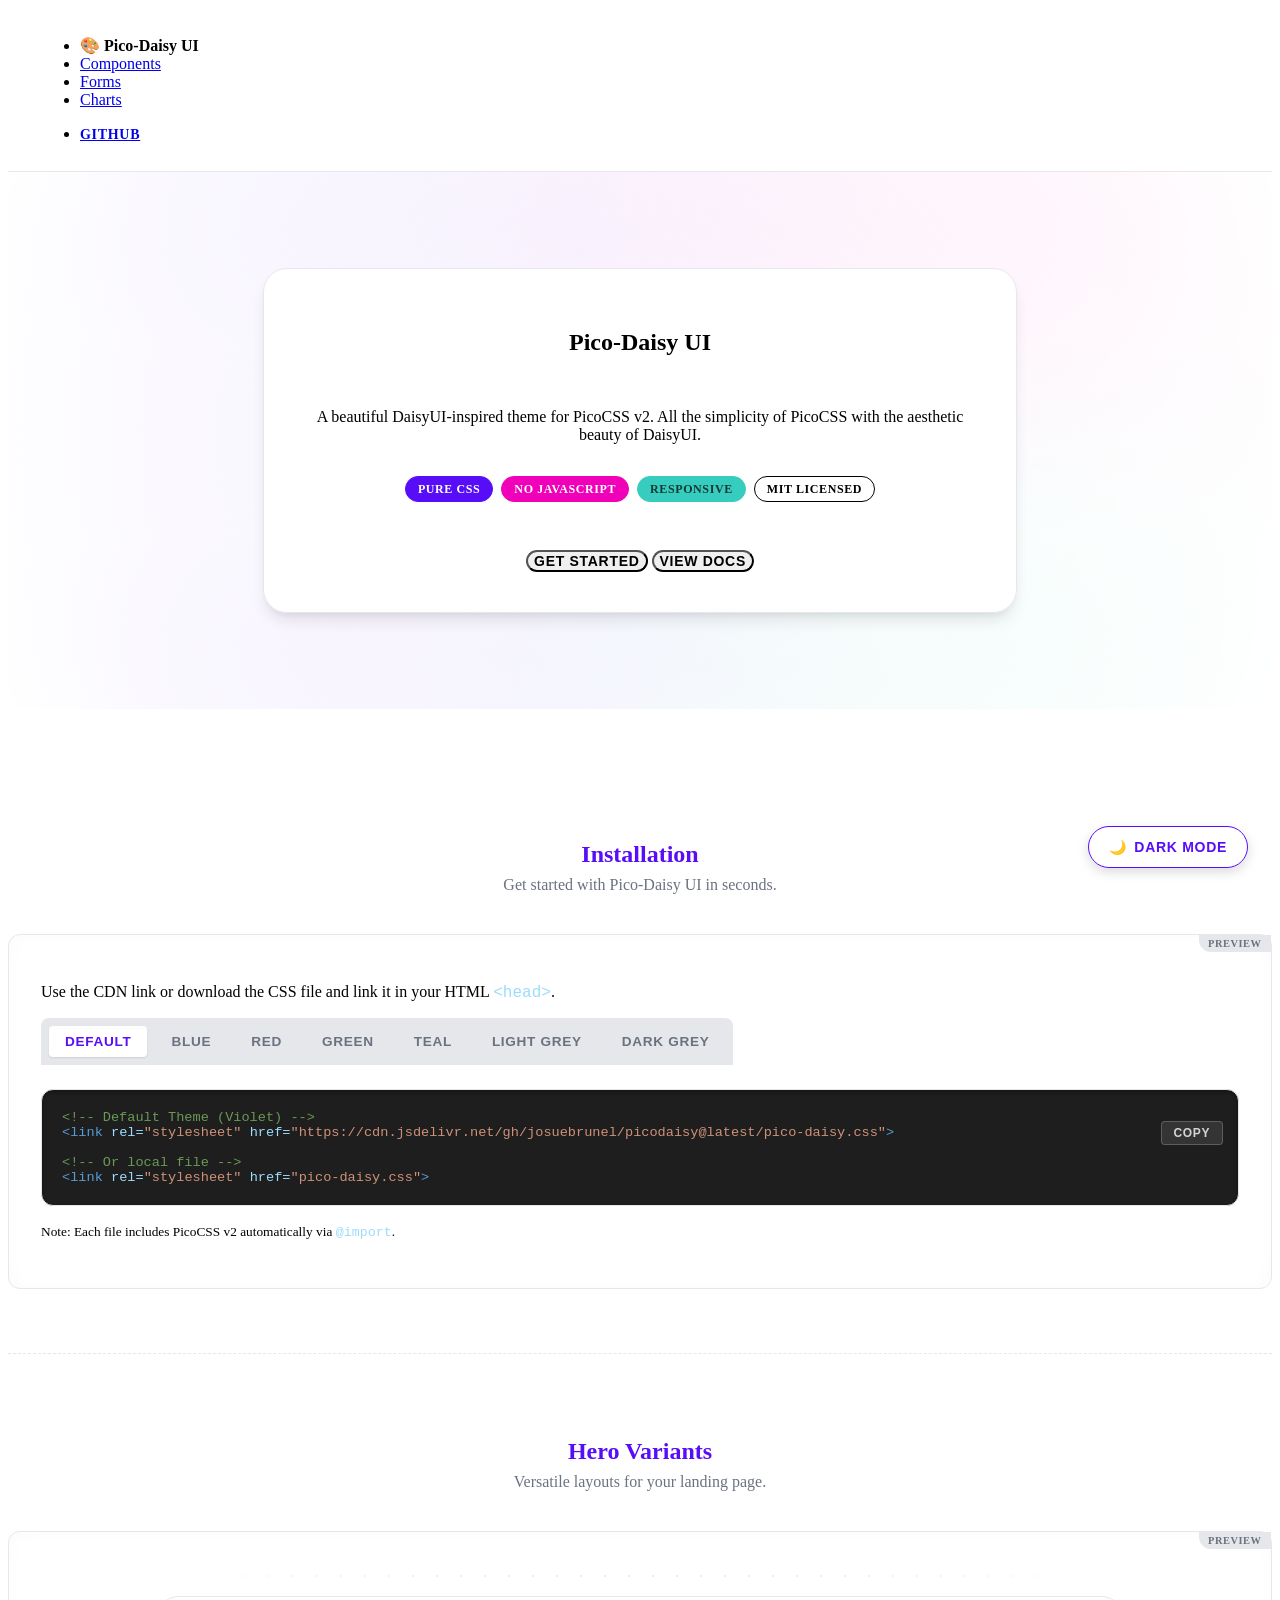
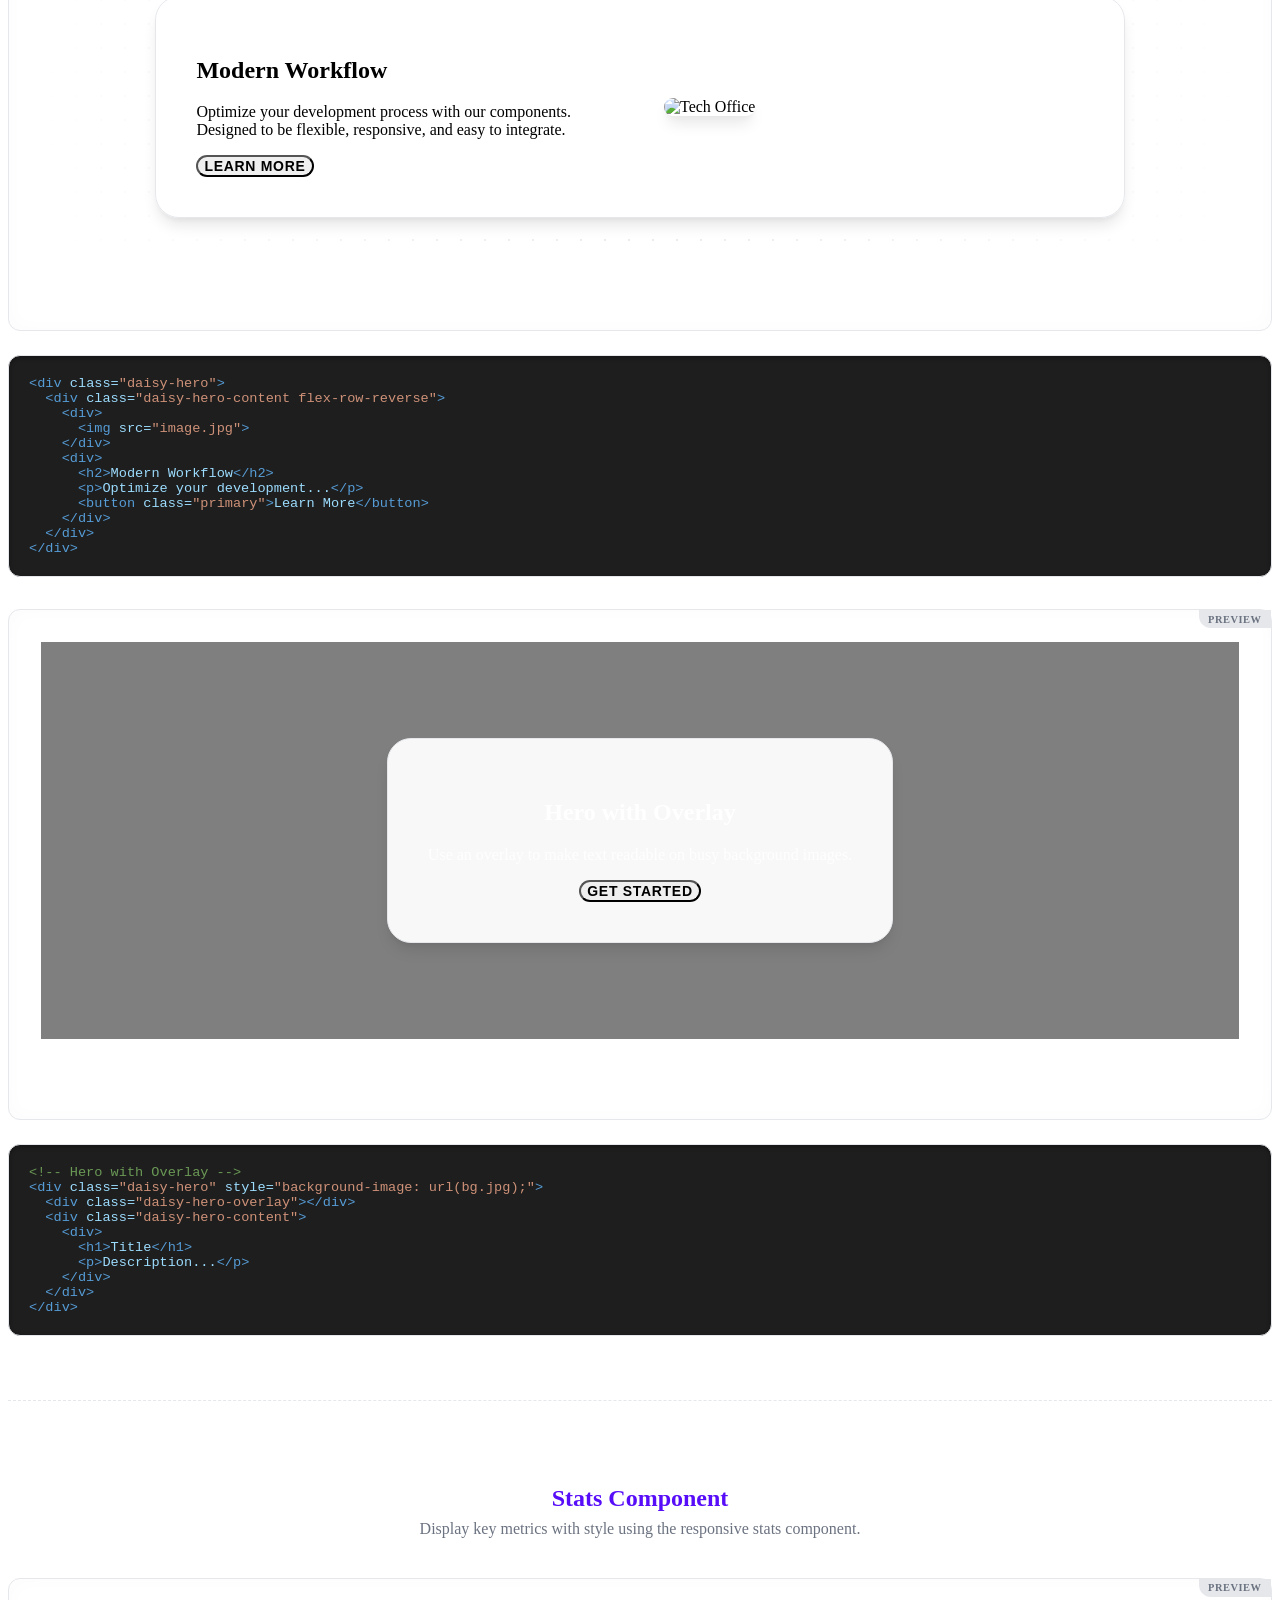
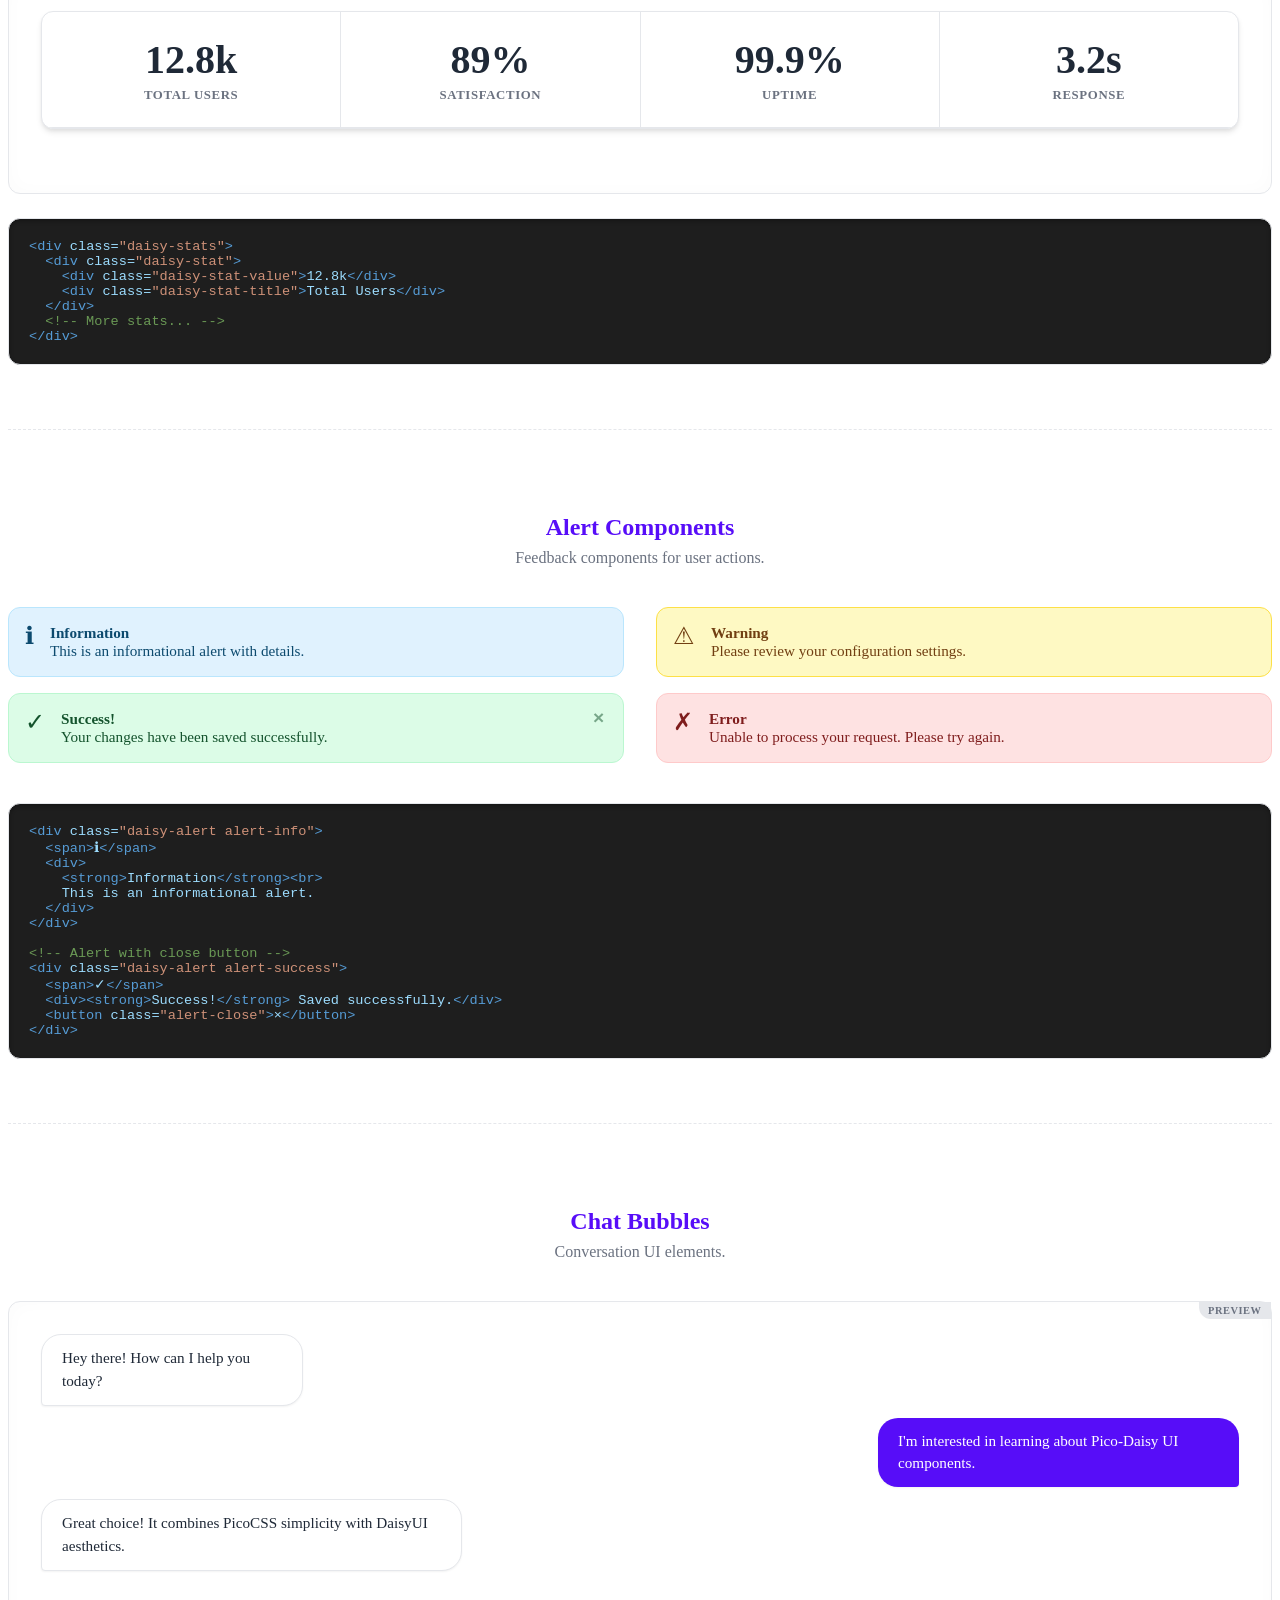
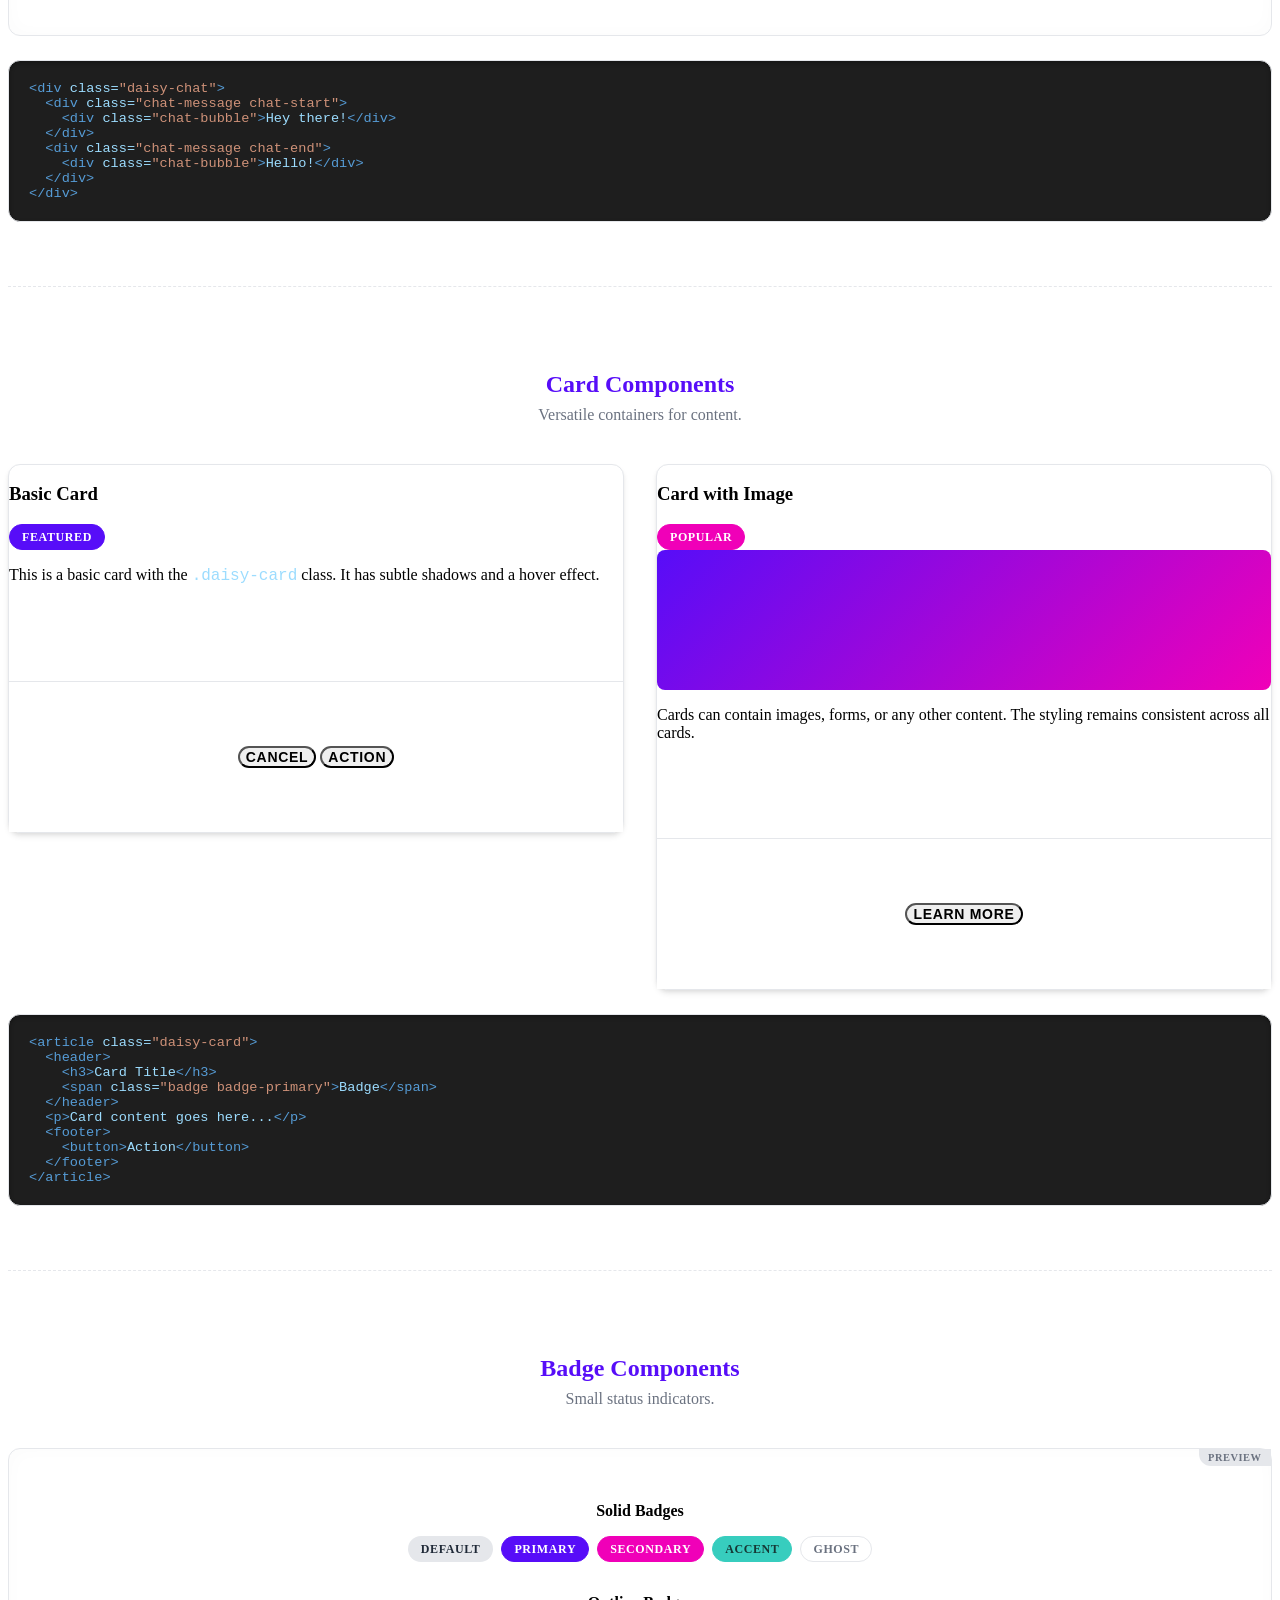
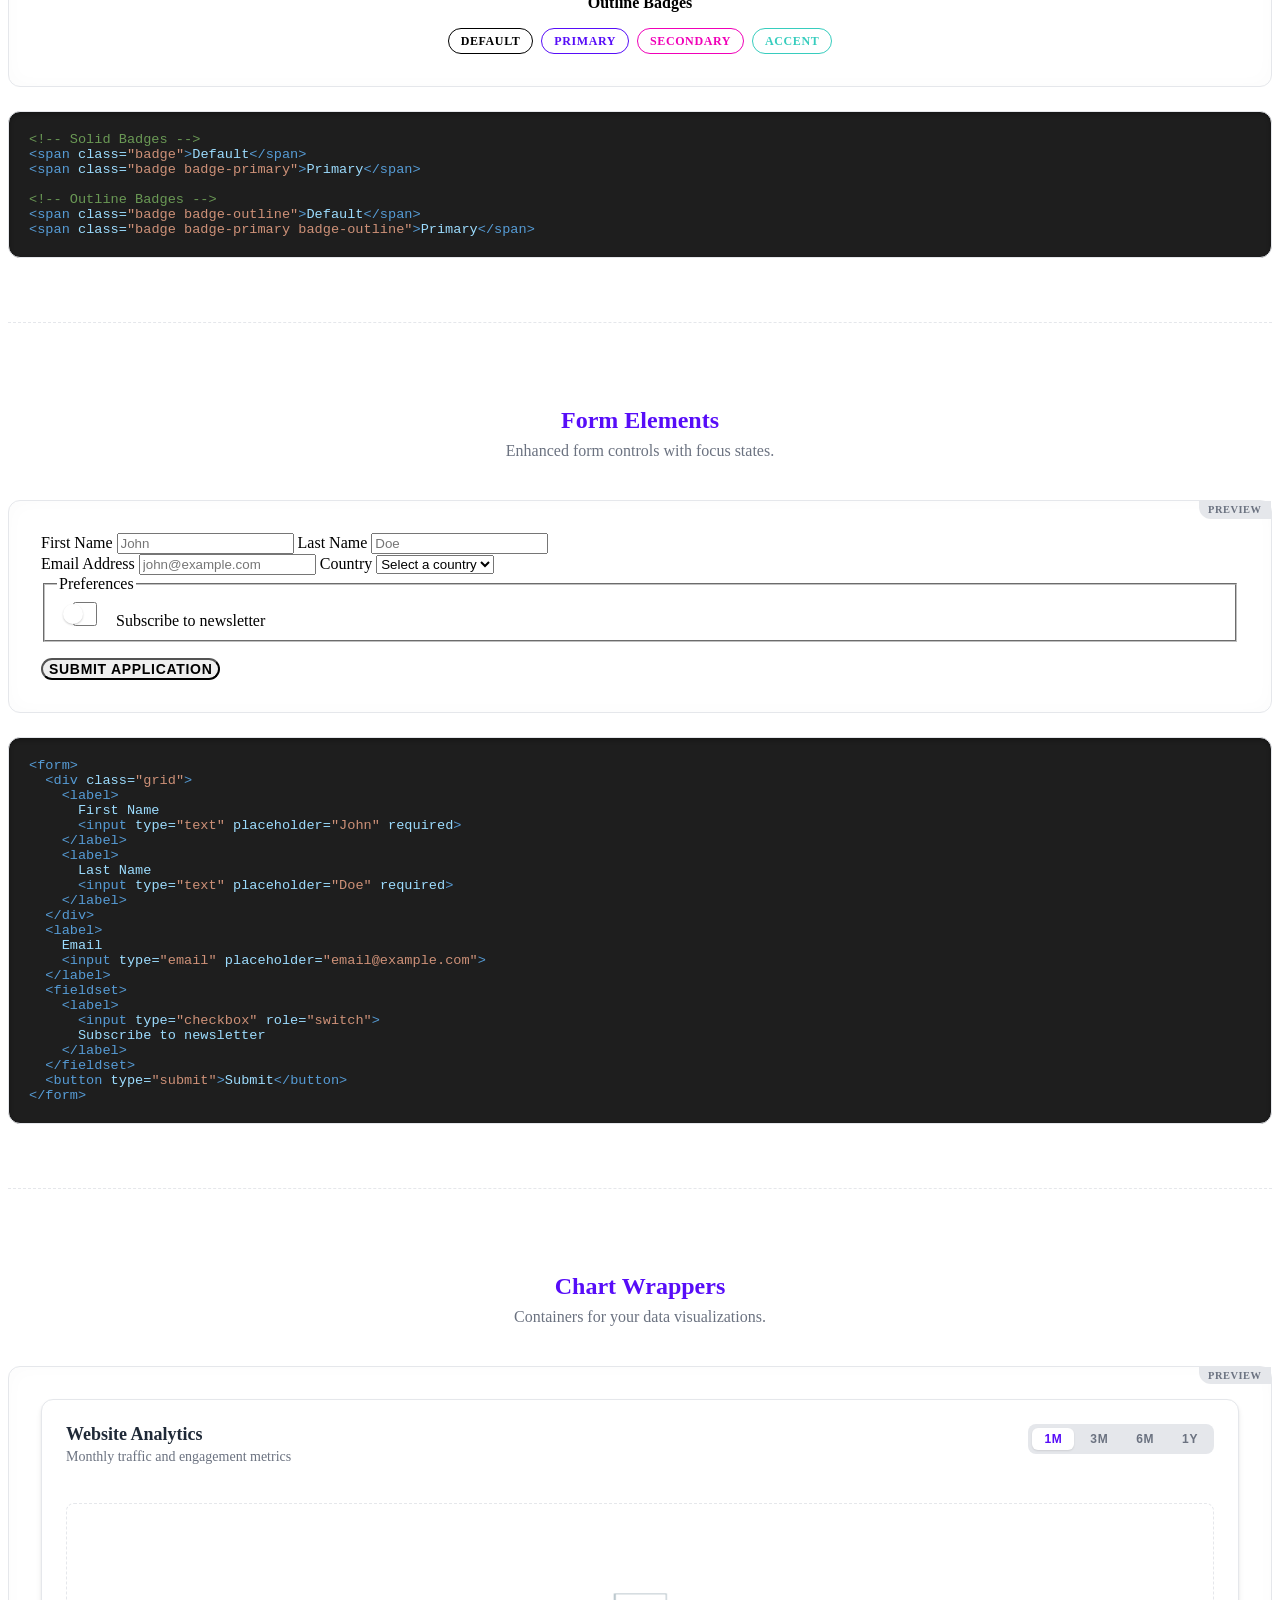
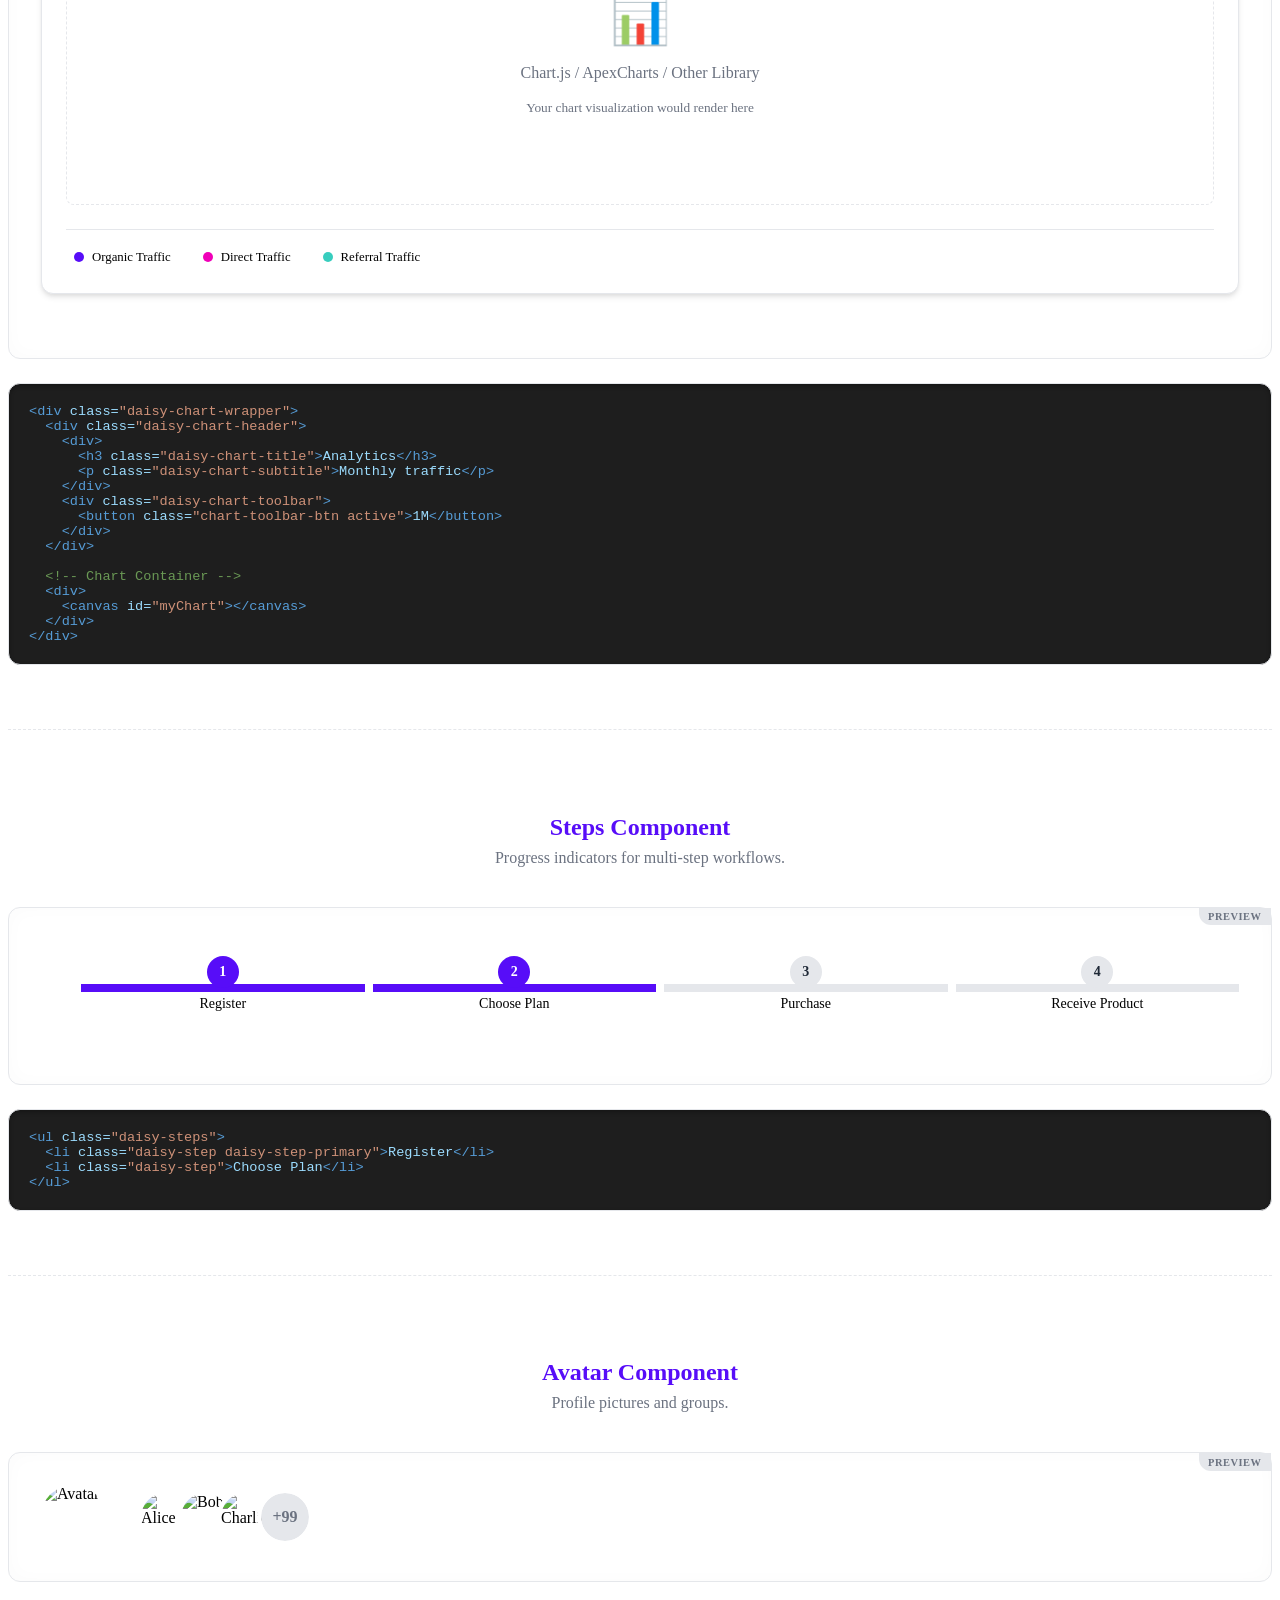
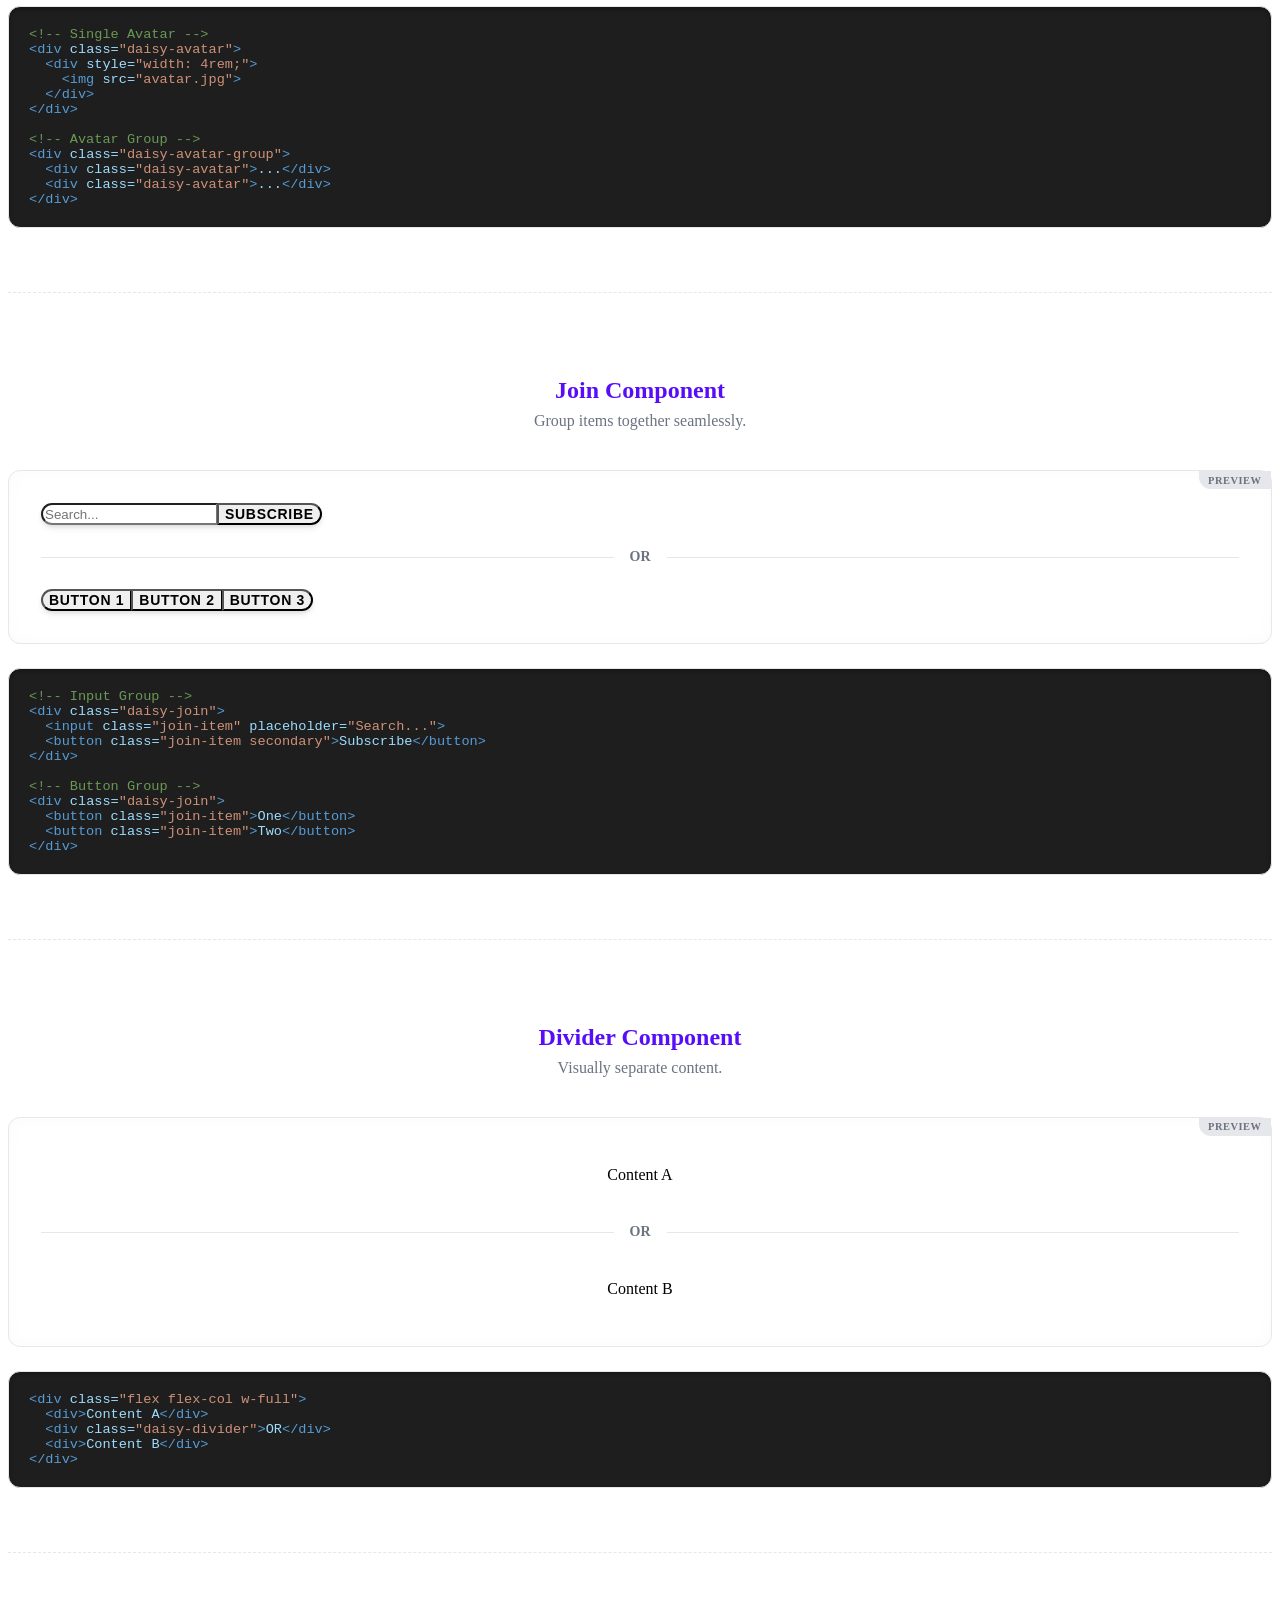
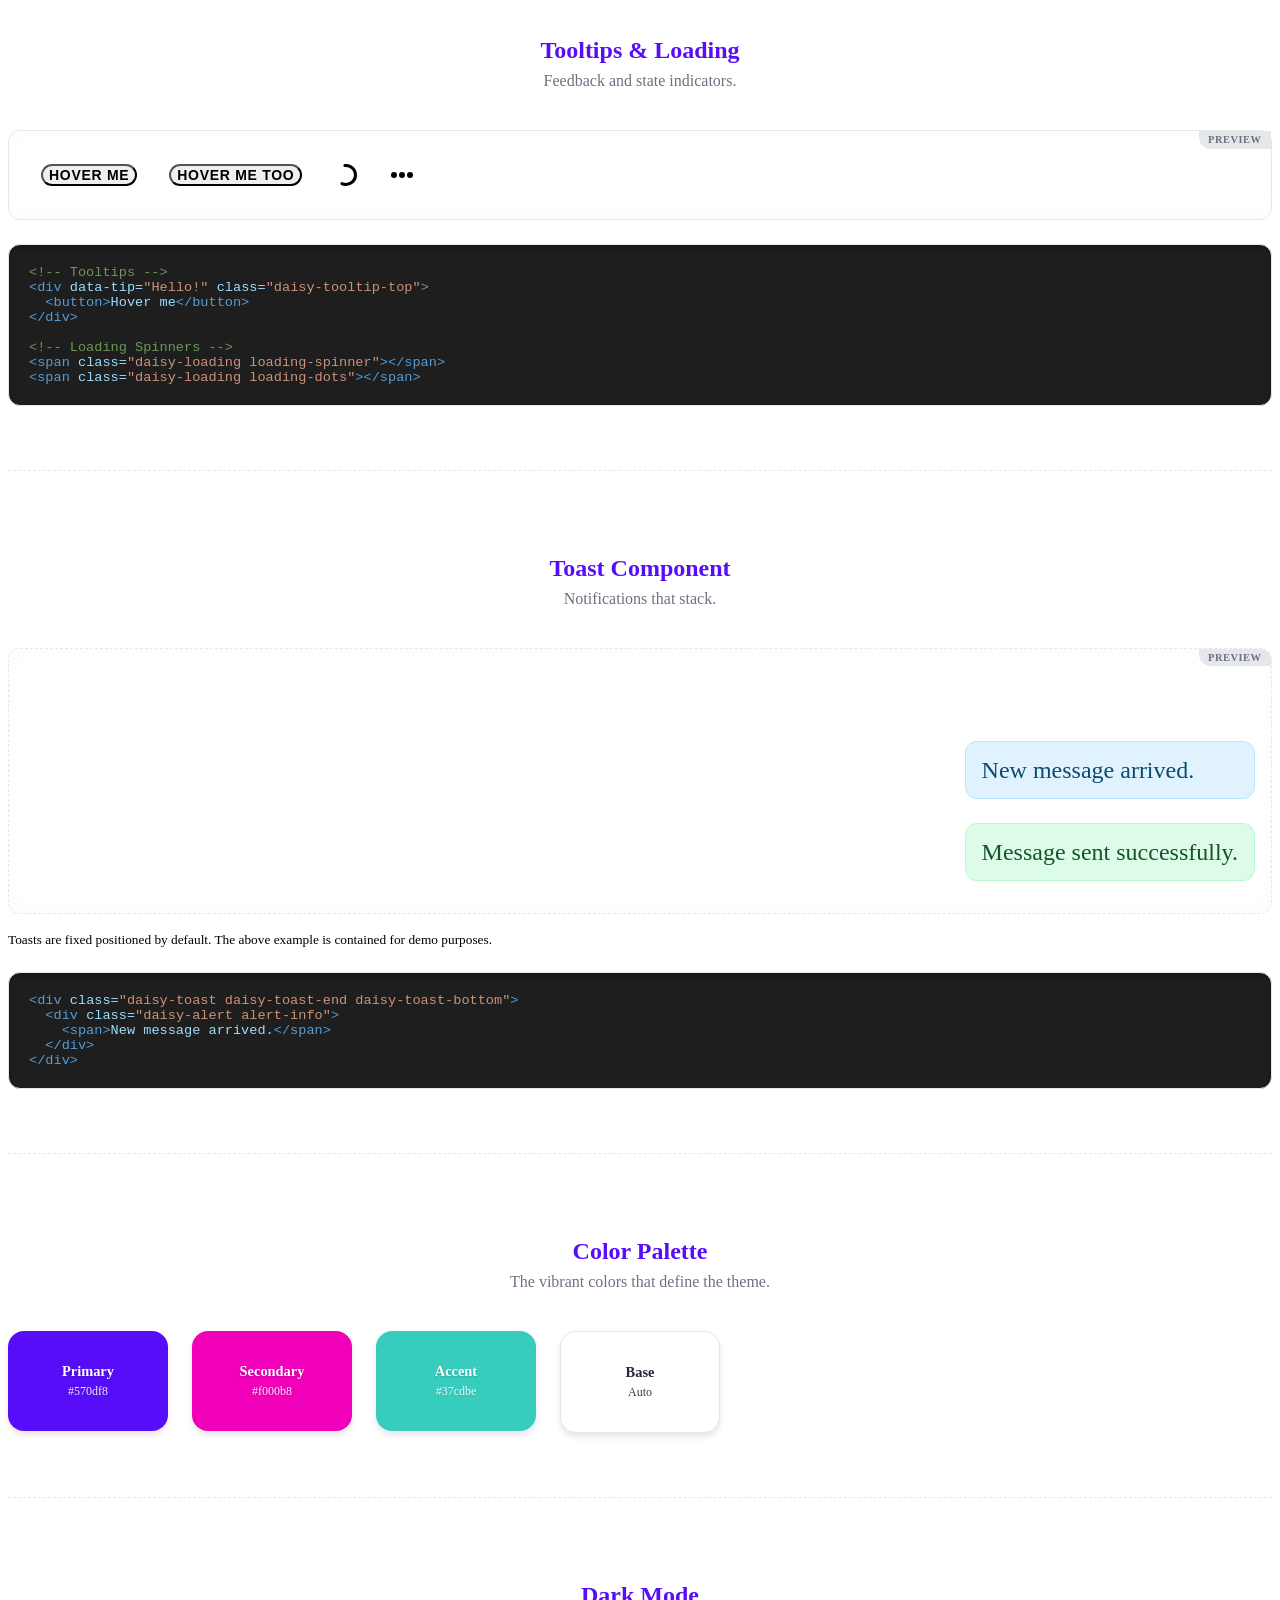
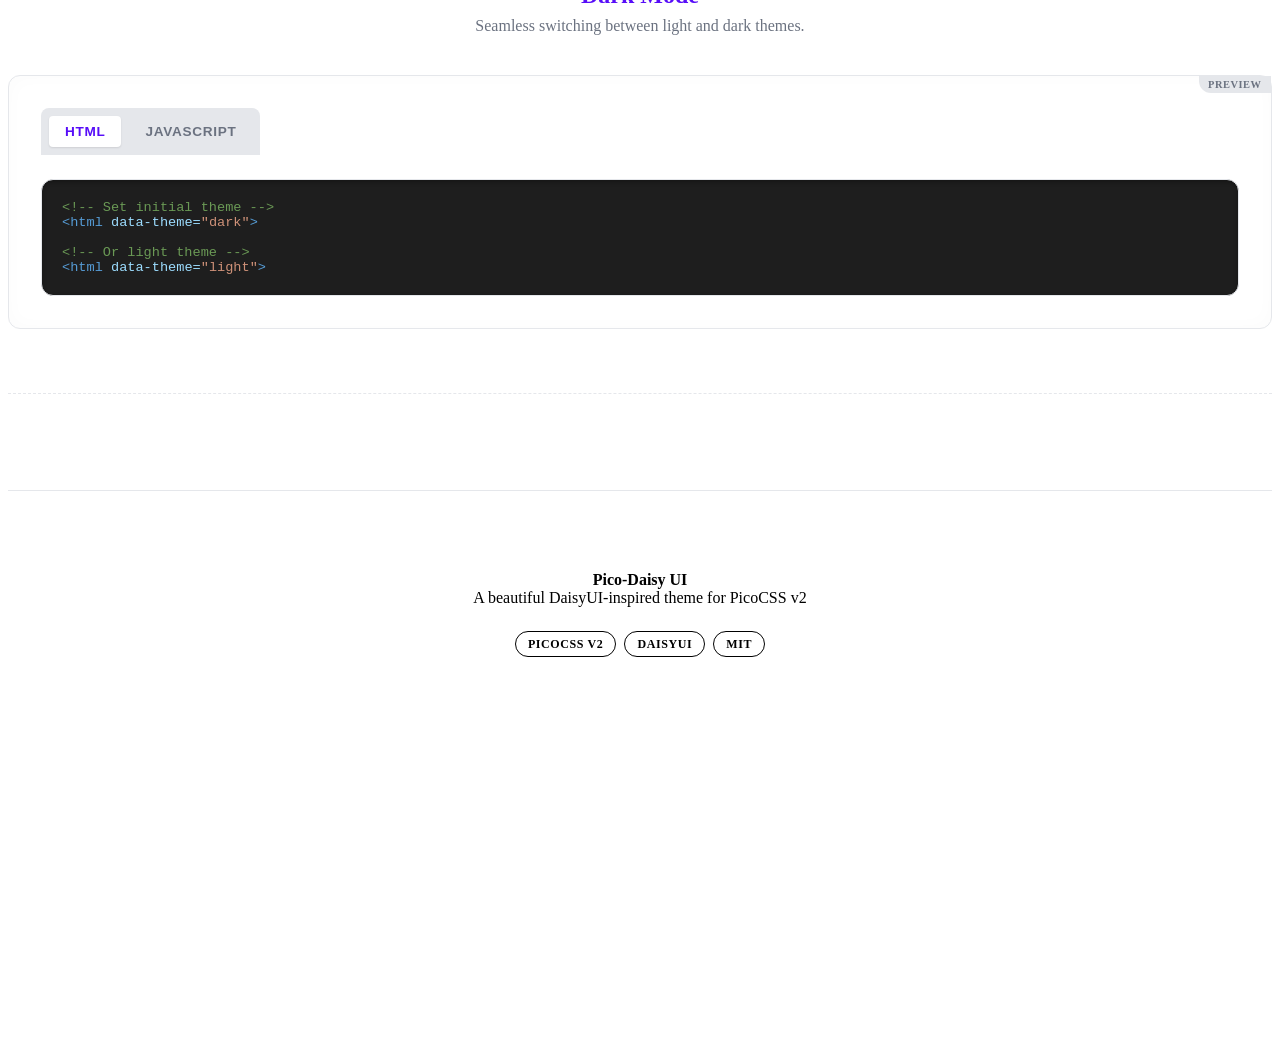
==== index.html @ f631a705 "add copy button" ====
<!DOCTYPE html>
<html lang="en" data-theme="light">

<head>
    <meta charset="UTF-8">
    <meta name="viewport" content="width=device-width, initial-scale=1.0">
    <title>Pico-Daisy UI - Modern Theme for PicoCSS</title>
    <!-- Pico-Daisy UI (Includes PicoCSS v2) -->
    <link rel="stylesheet" href="pico-daisy.css">
    <style>
        /* Demo Utilities - Kept separate from the library */
        .demo-section {
            padding: 4rem 0;
            border-bottom: 1px dashed var(--pico-muted-border-color);
        }

        .demo-header {
            margin-bottom: 2.5rem;
            text-align: center;
        }

        .demo-title {
            color: var(--pico-primary);
            display: inline-block;
            position: relative;
            margin-bottom: 0.5rem;
            font-weight: 800;
        }

        .demo-subtitle {
            color: var(--pico-muted-color);
            max-width: 600px;
            margin: 0 auto;
        }

        .component-grid {
            display: grid;
            grid-template-columns: repeat(auto-fit, minmax(320px, 1fr));
            gap: 2rem;
            align-items: start;
        }

        .component-demo {
            border: 1px solid var(--pico-muted-border-color);
            border-radius: var(--pico-border-radius);
            padding: 2rem;
            background-color: var(--pico-card-background-color);
            background-image: radial-gradient(var(--pico-muted-border-color) 0.5px, transparent 0.5px);
            background-size: 12px 12px;
            position: relative;
            box-shadow: inset 0 0 20px rgba(0, 0, 0, 0.02);
        }

        .component-demo::after {
            content: 'Preview';
            position: absolute;
            top: 0;
            right: 0;
            background: var(--pico-muted-border-color);
            color: var(--pico-muted-color);
            font-size: 0.65rem;
            padding: 0.2rem 0.6rem;
            border-bottom-left-radius: var(--pico-border-radius);
            font-weight: bold;
            text-transform: uppercase;
            letter-spacing: 0.05em;
        }

        /* Syntax Highlighting Mock */
        pre {
            background-color: #1e1e1e !important;
            color: #d4d4d4;
            padding: 1.25rem;
            border-radius: var(--pico-border-radius);
            overflow-x: auto;
            border: 1px solid var(--pico-muted-border-color);
            margin: 1.5rem 0 0;
            font-size: 0.85rem;
            box-shadow: inset 0 2px 4px rgba(0, 0, 0, 0.3);
        }

        code {
            color: #9cdcfe;
            font-family: 'Menlo', 'Monaco', 'Courier New', monospace;
        }

        .tag {
            color: #569cd6;
        }

        .attr {
            color: #9cdcfe;
        }

        .val {
            color: #ce9178;
        }

        .comment {
            color: #6a9955;
        }

        /* Theme Toggle */
        .theme-toggle {
            position: fixed;
            bottom: 2rem;
            right: 2rem;
            z-index: 100;
            padding: 0.75rem 1.25rem;
            font-weight: 700;
            box-shadow: 0 4px 12px rgba(0, 0, 0, 0.15);
            display: flex;
            align-items: center;
            gap: 0.5rem;
            backdrop-filter: blur(10px);
            background-color: color-mix(in srgb, var(--pico-background-color), transparent 10%);
            border: 1px solid var(--pico-primary);
            color: var(--pico-primary);
            border-radius: 9999px;
            transition: all 0.2s;
        }

        .theme-toggle:hover {
            transform: translateY(-2px);
            box-shadow: 0 8px 20px rgba(0, 0, 0, 0.2);
            background-color: var(--pico-primary);
            color: var(--pico-primary-inverse);
        }

        /* Color Swatches */
        .color-grid {
            display: grid;
            grid-template-columns: repeat(auto-fill, minmax(140px, 1fr));
            gap: 1.5rem;
            margin-top: 1rem;
        }

        .color-swatch {
            height: 100px;
            border-radius: 1rem;
            display: flex;
            flex-direction: column;
            align-items: center;
            justify-content: center;
            color: white;
            font-weight: 700;
            box-shadow: 0 4px 6px rgba(0, 0, 0, 0.1);
            transition: transform 0.2s;
            text-shadow: 0 1px 2px rgba(0, 0, 0, 0.2);
            font-size: 0.9rem;
        }

        .color-swatch small {
            font-weight: 400;
            opacity: 0.9;
            font-size: 0.75rem;
            margin-top: 0.25rem;
        }

        .color-swatch:hover {
            transform: scale(1.05) rotate(1deg);
        }

        .swatch-primary {
            background-color: var(--pico-primary);
        }

        .swatch-secondary {
            background-color: var(--pico-secondary);
        }

        .swatch-accent {
            background-color: var(--pico-accent);
        }

        .swatch-bg {
            background-color: var(--pico-background-color);
            color: var(--pico-color);
            border: 1px solid var(--pico-muted-border-color);
            text-shadow: none;
        }

        /* Tabs */
        .tab-container {
            display: flex;
            gap: 0.5rem;
            margin-bottom: 0;
            padding: 0.5rem;
            background: var(--pico-muted-border-color);
            border-radius: 0.5rem 0.5rem 0 0;
            width: fit-content;
        }

        .tab-btn {
            background: none;
            border: none;
            padding: 0.5rem 1rem;
            cursor: pointer;
            color: var(--pico-muted-color);
            font-weight: 600;
            transition: all 0.2s;
            border-radius: 0.25rem;
            font-size: 0.85rem;
        }

        .tab-btn:hover {
            color: var(--pico-color);
            background-color: rgba(255, 255, 255, 0.5);
        }

        .tab-btn.active {
            color: var(--pico-primary);
            background-color: var(--pico-card-background-color);
            box-shadow: 0 1px 2px rgba(0, 0, 0, 0.1);
        }

        .tab-content {
            display: none;
            position: relative;
        }

        .tab-content.active {
            display: block;
        }

        .copy-btn {
            position: absolute;
            top: 2rem;
            right: 1rem;
            background: rgba(255, 255, 255, 0.1);
            border: 1px solid rgba(255, 255, 255, 0.2);
            color: #d4d4d4;
            padding: 0.25rem 0.75rem;
            font-size: 0.75rem;
            border-radius: 0.25rem;
            cursor: pointer;
            transition: all 0.2s;
            z-index: 10;
        }

        .copy-btn:hover {
            background: rgba(255, 255, 255, 0.2);
            color: #fff;
            border-color: rgba(255, 255, 255, 0.4);
        }

        /* Footer */
        footer {
            margin-top: 6rem;
            padding: 4rem 0;
            border-top: 1px solid var(--pico-muted-border-color);
            background-color: var(--pico-card-background-color);
            text-align: center;
        }
    </style>
</head>

<body>
    <!-- Navigation -->
    <nav class="daisy-nav">
        <ul>
            <li><strong>🎨 Pico-Daisy UI</strong></li>
            <li><a href="#components" class="secondary">Components</a></li>
            <li><a href="#forms" class="secondary">Forms</a></li>
            <li><a href="#charts" class="secondary">Charts</a></li>
        </ul>
        <ul>
            <li>
                <a href="https://github.com/josuebrunel/picodaisy" role="button" class="outline contrast">GitHub</a>
            </li>
        </ul>
    </nav>

    <main class="container">
        <!-- Hero Section -->
        <section class="daisy-hero daisy-hero-splash">
            <div class="daisy-hero-content">
                <h1>Pico-Daisy UI</h1>
                <p class="lead">
                    A beautiful DaisyUI-inspired theme for PicoCSS v2.
                    All the simplicity of PicoCSS with the aesthetic beauty of DaisyUI.
                </p>
                <div class="badge-container" style="justify-content: center; gap: 0.5rem; display: flex;">
                    <span class="badge badge-primary">Pure CSS</span>
                    <span class="badge badge-secondary">No JavaScript</span>
                    <span class="badge badge-accent">Responsive</span>
                    <span class="badge badge-outline">MIT Licensed</span>
                </div>
                <div style="margin-top: 2rem;">
                    <button class="contrast">Get Started</button>
                    <button class="secondary outline">View Docs</button>
                </div>
            </div>
        </section>

        <!-- Installation Section -->
        <section class="demo-section">
            <div class="demo-header">
                <h2 class="demo-title">Installation</h2>
                <p class="demo-subtitle">Get started with Pico-Daisy UI in seconds.</p>
            </div>

            <div class="component-demo">
                <p>Use the CDN link or download the CSS file and link it in your HTML <code>&lt;head&gt;</code>.</p>
                <div class="tab-container" style="flex-wrap: wrap;">
                    <button class="tab-btn active" onclick="showTab('install-default')">Default</button>
                    <button class="tab-btn" onclick="showTab('install-blue')">Blue</button>
                    <button class="tab-btn" onclick="showTab('install-red')">Red</button>
                    <button class="tab-btn" onclick="showTab('install-green')">Green</button>
                    <button class="tab-btn" onclick="showTab('install-teal')">Teal</button>
                    <button class="tab-btn" onclick="showTab('install-light-grey')">Light Grey</button>
                    <button class="tab-btn" onclick="showTab('install-dark-grey')">Dark Grey</button>
                </div>

                <div id="install-default" class="tab-content active">
                    <button class="copy-btn" onclick="copyCode(this)">Copy</button>
                    <pre><code><span class="comment">&lt;!-- Default Theme (Violet) --&gt;</span>
<span class="tag">&lt;link</span> <span class="attr">rel</span>=<span class="val">"stylesheet"</span> <span class="attr">href</span>=<span class="val">"https://cdn.jsdelivr.net/gh/josuebrunel/picodaisy@latest/pico-daisy.css"</span><span class="tag">&gt;</span>

<span class="comment">&lt;!-- Or local file --&gt;</span>
<span class="tag">&lt;link</span> <span class="attr">rel</span>=<span class="val">"stylesheet"</span> <span class="attr">href</span>=<span class="val">"pico-daisy.css"</span><span class="tag">&gt;</span></code></pre>
                </div>

                <div id="install-blue" class="tab-content">
                    <button class="copy-btn" onclick="copyCode(this)">Copy</button>
                    <pre><code><span class="comment">&lt;!-- Blue Theme --&gt;</span>
<span class="tag">&lt;link</span> <span class="attr">rel</span>=<span class="val">"stylesheet"</span> <span class="attr">href</span>=<span class="val">"https://cdn.jsdelivr.net/gh/josuebrunel/picodaisy@latest/pico-daisy.blue.css"</span><span class="tag">&gt;</span>

<span class="comment">&lt;!-- Or local file --&gt;</span>
<span class="tag">&lt;link</span> <span class="attr">rel</span>=<span class="val">"stylesheet"</span> <span class="attr">href</span>=<span class="val">"pico-daisy.blue.css"</span><span class="tag">&gt;</span></code></pre>
                </div>

                <div id="install-red" class="tab-content">
                    <button class="copy-btn" onclick="copyCode(this)">Copy</button>
                    <pre><code><span class="comment">&lt;!-- Red Theme --&gt;</span>
<span class="tag">&lt;link</span> <span class="attr">rel</span>=<span class="val">"stylesheet"</span> <span class="attr">href</span>=<span class="val">"https://cdn.jsdelivr.net/gh/josuebrunel/picodaisy@latest/pico-daisy.red.css"</span><span class="tag">&gt;</span>

<span class="comment">&lt;!-- Or local file --&gt;</span>
<span class="tag">&lt;link</span> <span class="attr">rel</span>=<span class="val">"stylesheet"</span> <span class="attr">href</span>=<span class="val">"pico-daisy.red.css"</span><span class="tag">&gt;</span></code></pre>
                </div>

                <div id="install-green" class="tab-content">
                    <button class="copy-btn" onclick="copyCode(this)">Copy</button>
                    <pre><code><span class="comment">&lt;!-- Green Theme --&gt;</span>
<span class="tag">&lt;link</span> <span class="attr">rel</span>=<span class="val">"stylesheet"</span> <span class="attr">href</span>=<span class="val">"https://cdn.jsdelivr.net/gh/josuebrunel/picodaisy@latest/pico-daisy.green.css"</span><span class="tag">&gt;</span>

<span class="comment">&lt;!-- Or local file --&gt;</span>
<span class="tag">&lt;link</span> <span class="attr">rel</span>=<span class="val">"stylesheet"</span> <span class="attr">href</span>=<span class="val">"pico-daisy.green.css"</span><span class="tag">&gt;</span></code></pre>
                </div>

                <div id="install-teal" class="tab-content">
                    <button class="copy-btn" onclick="copyCode(this)">Copy</button>
                    <pre><code><span class="comment">&lt;!-- Teal Theme --&gt;</span>
<span class="tag">&lt;link</span> <span class="attr">rel</span>=<span class="val">"stylesheet"</span> <span class="attr">href</span>=<span class="val">"https://cdn.jsdelivr.net/gh/josuebrunel/picodaisy@latest/pico-daisy.teal.css"</span><span class="tag">&gt;</span>

<span class="comment">&lt;!-- Or local file --&gt;</span>
<span class="tag">&lt;link</span> <span class="attr">rel</span>=<span class="val">"stylesheet"</span> <span class="attr">href</span>=<span class="val">"pico-daisy.teal.css"</span><span class="tag">&gt;</span></code></pre>
                </div>

                <div id="install-light-grey" class="tab-content">
                    <button class="copy-btn" onclick="copyCode(this)">Copy</button>
                    <pre><code><span class="comment">&lt;!-- Light Grey Theme --&gt;</span>
<span class="tag">&lt;link</span> <span class="attr">rel</span>=<span class="val">"stylesheet"</span> <span class="attr">href</span>=<span class="val">"https://cdn.jsdelivr.net/gh/josuebrunel/picodaisy@latest/pico-daisy.light-grey.css"</span><span class="tag">&gt;</span>

<span class="comment">&lt;!-- Or local file --&gt;</span>
<span class="tag">&lt;link</span> <span class="attr">rel</span>=<span class="val">"stylesheet"</span> <span class="attr">href</span>=<span class="val">"pico-daisy.light-grey.css"</span><span class="tag">&gt;</span></code></pre>
                </div>

                <div id="install-dark-grey" class="tab-content">
                    <button class="copy-btn" onclick="copyCode(this)">Copy</button>
                    <pre><code><span class="comment">&lt;!-- Dark Grey Theme --&gt;</span>
<span class="tag">&lt;link</span> <span class="attr">rel</span>=<span class="val">"stylesheet"</span> <span class="attr">href</span>=<span class="val">"https://cdn.jsdelivr.net/gh/josuebrunel/picodaisy@latest/pico-daisy.dark-grey.css"</span><span class="tag">&gt;</span>

<span class="comment">&lt;!-- Or local file --&gt;</span>
<span class="tag">&lt;link</span> <span class="attr">rel</span>=<span class="val">"stylesheet"</span> <span class="attr">href</span>=<span class="val">"pico-daisy.dark-grey.css"</span><span class="tag">&gt;</span></code></pre>
                </div>

                <p><small>Note: Each file includes PicoCSS v2 automatically via <code>@import</code>.</small></p>
            </div>
        </section>

        <!-- Hero Variants Demo -->
        <section class="demo-section">
            <div class="demo-header">
                <h2 class="demo-title">Hero Variants</h2>
                <p class="demo-subtitle">Versatile layouts for your landing page.</p>
            </div>

            <div class="component-demo">
                <!-- Split Hero -->
                <div class="daisy-hero" style="background-color: transparent; border: none; padding: 2rem 0;">
                    <div class="daisy-hero-content flex-row-reverse">
                        <div style="flex: 1;">
                            <img src="https://picsum.photos/id/1/400/300" alt="Tech Office"
                                style="border-radius: 1rem; box-shadow: var(--pico-box-shadow-hover);">
                        </div>
                        <div style="flex: 1;">
                            <h2>Modern Workflow</h2>
                            <p>
                                Optimize your development process with our components.
                                Designed to be flexible, responsive, and easy to integrate.
                            </p>
                            <button class="primary">Learn More</button>
                        </div>
                    </div>
                </div>
            </div>

            <pre><code><span class="tag">&lt;div</span> <span class="attr">class</span>=<span class="val">"daisy-hero"</span><span class="tag">&gt;</span>
  <span class="tag">&lt;div</span> <span class="attr">class</span>=<span class="val">"daisy-hero-content flex-row-reverse"</span><span class="tag">&gt;</span>
    <span class="tag">&lt;div&gt;</span>
      <span class="tag">&lt;img</span> <span class="attr">src</span>=<span class="val">"image.jpg"</span><span class="tag">&gt;</span>
    <span class="tag">&lt;/div&gt;</span>
    <span class="tag">&lt;div&gt;</span>
      <span class="tag">&lt;h2&gt;</span>Modern Workflow<span class="tag">&lt;/h2&gt;</span>
      <span class="tag">&lt;p&gt;</span>Optimize your development...<span class="tag">&lt;/p&gt;</span>
      <span class="tag">&lt;button</span> <span class="attr">class</span>=<span class="val">"primary"</span><span class="tag">&gt;</span>Learn More<span class="tag">&lt;/button&gt;</span>
    <span class="tag">&lt;/div&gt;</span>
  <span class="tag">&lt;/div&gt;</span>
<span class="tag">&lt;/div&gt;</span></code></pre>

            <div class="component-demo" style="margin-top: 2rem;">
                <!-- Hero with Overlay -->
                <div class="daisy-hero"
                    style="background-image: url('https://picsum.photos/id/2/1000/400'); background-size: cover; border: none; color: white;">
                    <div class="daisy-hero-overlay"></div>
                    <div class="daisy-hero-content" style="text-align: center; color: white;">
                        <div>
                            <h2 style="color: white;">Hero with Overlay</h2>
                            <p style="color: rgba(255,255,255,0.9);">
                                Use an overlay to make text readable on busy background images.
                            </p>
                            <button class="primary">Get Started</button>
                        </div>
                    </div>
                </div>
            </div>

            <pre><code><span class="comment">&lt;!-- Hero with Overlay --&gt;</span>
<span class="tag">&lt;div</span> <span class="attr">class</span>=<span class="val">"daisy-hero"</span> <span class="attr">style</span>=<span class="val">"background-image: url(bg.jpg);"</span><span class="tag">&gt;</span>
  <span class="tag">&lt;div</span> <span class="attr">class</span>=<span class="val">"daisy-hero-overlay"</span><span class="tag">&gt;</span><span class="tag">&lt;/div&gt;</span>
  <span class="tag">&lt;div</span> <span class="attr">class</span>=<span class="val">"daisy-hero-content"</span><span class="tag">&gt;</span>
    <span class="tag">&lt;div&gt;</span>
      <span class="tag">&lt;h1&gt;</span>Title<span class="tag">&lt;/h1&gt;</span>
      <span class="tag">&lt;p&gt;</span>Description...<span class="tag">&lt;/p&gt;</span>
    <span class="tag">&lt;/div&gt;</span>
  <span class="tag">&lt;/div&gt;</span>
<span class="tag">&lt;/div&gt;</span></code></pre>
        </section>

        <!-- Stats Demo -->
        <section class="demo-section">
            <div class="demo-header">
                <h2 class="demo-title" id="stats">Stats Component</h2>
                <p class="demo-subtitle">Display key metrics with style using the responsive stats component.</p>
            </div>

            <div class="component-demo">
                <div class="daisy-stats">
                    <div class="daisy-stat">
                        <div class="daisy-stat-value">12.8k</div>
                        <div class="daisy-stat-title">Total Users</div>
                    </div>
                    <div class="daisy-stat">
                        <div class="daisy-stat-value">89%</div>
                        <div class="daisy-stat-title">Satisfaction</div>
                    </div>
                    <div class="daisy-stat">
                        <div class="daisy-stat-value">99.9%</div>
                        <div class="daisy-stat-title">Uptime</div>
                    </div>
                    <div class="daisy-stat">
                        <div class="daisy-stat-value">3.2s</div>
                        <div class="daisy-stat-title">Response</div>
                    </div>
                </div>
            </div>

            <pre><code><span class="tag">&lt;div</span> <span class="attr">class</span>=<span class="val">"daisy-stats"</span><span class="tag">&gt;</span>
  <span class="tag">&lt;div</span> <span class="attr">class</span>=<span class="val">"daisy-stat"</span><span class="tag">&gt;</span>
    <span class="tag">&lt;div</span> <span class="attr">class</span>=<span class="val">"daisy-stat-value"</span><span class="tag">&gt;</span>12.8k<span class="tag">&lt;/div&gt;</span>
    <span class="tag">&lt;div</span> <span class="attr">class</span>=<span class="val">"daisy-stat-title"</span><span class="tag">&gt;</span>Total Users<span class="tag">&lt;/div&gt;</span>
  <span class="tag">&lt;/div&gt;</span>
  <span class="comment">&lt;!-- More stats... --&gt;</span>
<span class="tag">&lt;/div&gt;</span></code></pre>
        </section>

        <!-- Alerts Demo -->
        <section class="demo-section" id="components">
            <div class="demo-header">
                <h2 class="demo-title">Alert Components</h2>
                <p class="demo-subtitle">Feedback components for user actions.</p>
            </div>

            <div class="component-grid">
                <div>
                    <div class="daisy-alert alert-info">
                        <span>ℹ</span>
                        <div>
                            <strong>Information</strong><br>
                            This is an informational alert with details.
                        </div>
                    </div>

                    <div class="daisy-alert alert-success">
                        <span>✓</span>
                        <div>
                            <strong>Success!</strong><br>
                            Your changes have been saved successfully.
                        </div>
                        <button class="alert-close" aria-label="Close"
                            onclick="this.parentElement.style.display='none';">×</button>
                    </div>
                </div>
                <div>
                    <div class="daisy-alert alert-warning">
                        <span>⚠</span>
                        <div>
                            <strong>Warning</strong><br>
                            Please review your configuration settings.
                        </div>
                    </div>

                    <div class="daisy-alert alert-error">
                        <span>✗</span>
                        <div>
                            <strong>Error</strong><br>
                            Unable to process your request. Please try again.
                        </div>
                    </div>
                </div>
            </div>

            <pre><code><span class="tag">&lt;div</span> <span class="attr">class</span>=<span class="val">"daisy-alert alert-info"</span><span class="tag">&gt;</span>
  <span class="tag">&lt;span&gt;</span>ℹ<span class="tag">&lt;/span&gt;</span>
  <span class="tag">&lt;div&gt;</span>
    <span class="tag">&lt;strong&gt;</span>Information<span class="tag">&lt;/strong&gt;</span><span class="tag">&lt;br&gt;</span>
    This is an informational alert.
  <span class="tag">&lt;/div&gt;</span>
<span class="tag">&lt;/div&gt;</span>

<span class="comment">&lt;!-- Alert with close button --&gt;</span>
<span class="tag">&lt;div</span> <span class="attr">class</span>=<span class="val">"daisy-alert alert-success"</span><span class="tag">&gt;</span>
  <span class="tag">&lt;span&gt;</span>✓<span class="tag">&lt;/span&gt;</span>
  <span class="tag">&lt;div&gt;</span><span class="tag">&lt;strong&gt;</span>Success!<span class="tag">&lt;/strong&gt;</span> Saved successfully.<span class="tag">&lt;/div&gt;</span>
  <span class="tag">&lt;button</span> <span class="attr">class</span>=<span class="val">"alert-close"</span><span class="tag">&gt;</span>×<span class="tag">&lt;/button&gt;</span>
<span class="tag">&lt;/div&gt;</span></code></pre>
        </section>

        <!-- Chat Bubbles -->
        <section class="demo-section">
            <div class="demo-header">
                <h2 class="demo-title">Chat Bubbles</h2>
                <p class="demo-subtitle">Conversation UI elements.</p>
            </div>

            <div class="component-demo">
                <div class="daisy-chat">
                    <div class="chat-message chat-start">
                        <div class="chat-bubble">
                            Hey there! How can I help you today?
                        </div>
                    </div>
                    <div class="chat-message chat-end">
                        <div class="chat-bubble">
                            I'm interested in learning about Pico-Daisy UI components.
                        </div>
                    </div>
                    <div class="chat-message chat-start">
                        <div class="chat-bubble">
                            Great choice! It combines PicoCSS simplicity with DaisyUI aesthetics.
                        </div>
                    </div>
                </div>
            </div>

            <pre><code><span class="tag">&lt;div</span> <span class="attr">class</span>=<span class="val">"daisy-chat"</span><span class="tag">&gt;</span>
  <span class="tag">&lt;div</span> <span class="attr">class</span>=<span class="val">"chat-message chat-start"</span><span class="tag">&gt;</span>
    <span class="tag">&lt;div</span> <span class="attr">class</span>=<span class="val">"chat-bubble"</span><span class="tag">&gt;</span>Hey there!<span class="tag">&lt;/div&gt;</span>
  <span class="tag">&lt;/div&gt;</span>
  <span class="tag">&lt;div</span> <span class="attr">class</span>=<span class="val">"chat-message chat-end"</span><span class="tag">&gt;</span>
    <span class="tag">&lt;div</span> <span class="attr">class</span>=<span class="val">"chat-bubble"</span><span class="tag">&gt;</span>Hello!<span class="tag">&lt;/div&gt;</span>
  <span class="tag">&lt;/div&gt;</span>
<span class="tag">&lt;/div&gt;</span></code></pre>
        </section>

        <!-- Cards -->
        <section class="demo-section">
            <div class="demo-header">
                <h2 class="demo-title">Card Components</h2>
                <p class="demo-subtitle">Versatile containers for content.</p>
            </div>

            <div class="component-grid">
                <article class="daisy-card">
                    <header>
                        <h3>Basic Card</h3>
                        <span class="badge badge-primary">Featured</span>
                    </header>
                    <p>
                        This is a basic card with the <code>.daisy-card</code> class.
                        It has subtle shadows and a hover effect.
                    </p>
                    <footer>
                        <button class="secondary outline">Cancel</button>
                        <button>Action</button>
                    </footer>
                </article>

                <article class="daisy-card">
                    <header>
                        <h3>Card with Image</h3>
                        <span class="badge badge-secondary">Popular</span>
                    </header>
                    <div
                        style="height: 140px; background: linear-gradient(135deg, var(--pico-primary) 0%, var(--pico-secondary) 100%); border-radius: 0.5rem; margin-bottom: 1rem;">
                    </div>
                    <p>
                        Cards can contain images, forms, or any other content.
                        The styling remains consistent across all cards.
                    </p>
                    <footer>
                        <button class="outline">Learn More</button>
                    </footer>
                </article>
            </div>

            <pre><code><span class="tag">&lt;article</span> <span class="attr">class</span>=<span class="val">"daisy-card"</span><span class="tag">&gt;</span>
  <span class="tag">&lt;header&gt;</span>
    <span class="tag">&lt;h3&gt;</span>Card Title<span class="tag">&lt;/h3&gt;</span>
    <span class="tag">&lt;span</span> <span class="attr">class</span>=<span class="val">"badge badge-primary"</span><span class="tag">&gt;</span>Badge<span class="tag">&lt;/span&gt;</span>
  <span class="tag">&lt;/header&gt;</span>
  <span class="tag">&lt;p&gt;</span>Card content goes here...<span class="tag">&lt;/p&gt;</span>
  <span class="tag">&lt;footer&gt;</span>
    <span class="tag">&lt;button&gt;</span>Action<span class="tag">&lt;/button&gt;</span>
  <span class="tag">&lt;/footer&gt;</span>
<span class="tag">&lt;/article&gt;</span></code></pre>
        </section>

        <!-- Badges -->
        <section class="demo-section">
            <div class="demo-header">
                <h2 class="demo-title">Badge Components</h2>
                <p class="demo-subtitle">Small status indicators.</p>
            </div>

            <div class="component-demo" style="text-align: center;">
                <h4 style="margin-bottom: 1rem;">Solid Badges</h4>
                <div class="badge-container"
                    style="justify-content: center; display: flex; gap: 0.5rem; flex-wrap: wrap;">
                    <span class="badge">Default</span>
                    <span class="badge badge-primary">Primary</span>
                    <span class="badge badge-secondary">Secondary</span>
                    <span class="badge badge-accent">Accent</span>
                    <span class="badge badge-ghost">Ghost</span>
                </div>

                <h4 style="margin-top: 2rem; margin-bottom: 1rem;">Outline Badges</h4>
                <div class="badge-container"
                    style="justify-content: center; display: flex; gap: 0.5rem; flex-wrap: wrap;">
                    <span class="badge badge-outline">Default</span>
                    <span class="badge badge-primary badge-outline">Primary</span>
                    <span class="badge badge-secondary badge-outline">Secondary</span>
                    <span class="badge badge-accent badge-outline">Accent</span>
                </div>
            </div>

            <pre><code><span class="comment">&lt;!-- Solid Badges --&gt;</span>
<span class="tag">&lt;span</span> <span class="attr">class</span>=<span class="val">"badge"</span><span class="tag">&gt;</span>Default<span class="tag">&lt;/span&gt;</span>
<span class="tag">&lt;span</span> <span class="attr">class</span>=<span class="val">"badge badge-primary"</span><span class="tag">&gt;</span>Primary<span class="tag">&lt;/span&gt;</span>

<span class="comment">&lt;!-- Outline Badges --&gt;</span>
<span class="tag">&lt;span</span> <span class="attr">class</span>=<span class="val">"badge badge-outline"</span><span class="tag">&gt;</span>Default<span class="tag">&lt;/span&gt;</span>
<span class="tag">&lt;span</span> <span class="attr">class</span>=<span class="val">"badge badge-primary badge-outline"</span><span class="tag">&gt;</span>Primary<span class="tag">&lt;/span&gt;</span></code></pre>
        </section>

        <!-- Forms -->
        <section class="demo-section" id="forms">
            <div class="demo-header">
                <h2 class="demo-title">Form Elements</h2>
                <p class="demo-subtitle">Enhanced form controls with focus states.</p>
            </div>

            <div class="component-demo">
                <form>
                    <div class="grid">
                        <label for="firstName">
                            First Name
                            <input type="text" id="firstName" name="firstName" placeholder="John" required>
                        </label>

                        <label for="lastName">
                            Last Name
                            <input type="text" id="lastName" name="lastName" placeholder="Doe" required>
                        </label>
                    </div>

                    <label for="email">
                        Email Address
                        <input type="email" id="email" name="email" placeholder="john@example.com" required>
                    </label>

                    <label for="country">
                        Country
                        <select id="country" name="country" required>
                            <option value="" selected disabled>Select a country</option>
                            <option value="us">United States</option>
                            <option value="uk">United Kingdom</option>
                            <option value="ca">Canada</option>
                        </select>
                    </label>

                    <fieldset>
                        <legend>Preferences</legend>
                        <label for="newsletter">
                            <input type="checkbox" id="newsletter" name="newsletter" role="switch">
                            Subscribe to newsletter
                        </label>
                    </fieldset>

                    <div class="grid" style="margin-top: 1rem;">
                        <button type="submit">Submit Application</button>
                    </div>
                </form>
            </div>

            <pre><code><span class="tag">&lt;form&gt;</span>
  <span class="tag">&lt;div</span> <span class="attr">class</span>=<span class="val">"grid"</span><span class="tag">&gt;</span>
    <span class="tag">&lt;label&gt;</span>
      First Name
      <span class="tag">&lt;input</span> <span class="attr">type</span>=<span class="val">"text"</span> <span class="attr">placeholder</span>=<span class="val">"John"</span> <span class="attr">required</span><span class="tag">&gt;</span>
    <span class="tag">&lt;/label&gt;</span>
    <span class="tag">&lt;label&gt;</span>
      Last Name
      <span class="tag">&lt;input</span> <span class="attr">type</span>=<span class="val">"text"</span> <span class="attr">placeholder</span>=<span class="val">"Doe"</span> <span class="attr">required</span><span class="tag">&gt;</span>
    <span class="tag">&lt;/label&gt;</span>
  <span class="tag">&lt;/div&gt;</span>
  <span class="tag">&lt;label&gt;</span>
    Email
    <span class="tag">&lt;input</span> <span class="attr">type</span>=<span class="val">"email"</span> <span class="attr">placeholder</span>=<span class="val">"email@example.com"</span><span class="tag">&gt;</span>
  <span class="tag">&lt;/label&gt;</span>
  <span class="tag">&lt;fieldset&gt;</span>
    <span class="tag">&lt;label&gt;</span>
      <span class="tag">&lt;input</span> <span class="attr">type</span>=<span class="val">"checkbox"</span> <span class="attr">role</span>=<span class="val">"switch"</span><span class="tag">&gt;</span>
      Subscribe to newsletter
    <span class="tag">&lt;/label&gt;</span>
  <span class="tag">&lt;/fieldset&gt;</span>
  <span class="tag">&lt;button</span> <span class="attr">type</span>=<span class="val">"submit"</span><span class="tag">&gt;</span>Submit<span class="tag">&lt;/button&gt;</span>
<span class="tag">&lt;/form&gt;</span></code></pre>
        </section>

        <!-- Chart Wrappers -->
        <section class="demo-section" id="charts">
            <div class="demo-header">
                <h2 class="demo-title">Chart Wrappers</h2>
                <p class="demo-subtitle">Containers for your data visualizations.</p>
            </div>

            <div class="component-demo">
                <div class="daisy-chart-wrapper">
                    <div class="daisy-chart-header">
                        <div>
                            <h3 class="daisy-chart-title">Website Analytics</h3>
                            <p class="daisy-chart-subtitle">Monthly traffic and engagement metrics</p>
                        </div>
                        <div class="daisy-chart-toolbar">
                            <button class="chart-toolbar-btn active">1M</button>
                            <button class="chart-toolbar-btn">3M</button>
                            <button class="chart-toolbar-btn">6M</button>
                            <button class="chart-toolbar-btn">1Y</button>
                        </div>
                    </div>

                    <!-- Chart placeholder -->
                    <div
                        style="height: 300px; background: linear-gradient(180deg, var(--pico-card-background-color) 0%, var(--pico-background-color) 100%); border-radius: 0.5rem; display: flex; align-items: center; justify-content: center; color: var(--pico-muted-color); border: 1px dashed var(--pico-muted-border-color);">
                        <div style="text-align: center;">
                            <div style="font-size: 3rem; margin-bottom: 1rem;">📊</div>
                            <p>Chart.js / ApexCharts / Other Library</p>
                            <small>Your chart visualization would render here</small>
                        </div>
                    </div>

                    <div class="daisy-chart-legend">
                        <div class="legend-item">
                            <span class="legend-color primary"></span>
                            <span>Organic Traffic</span>
                        </div>
                        <div class="legend-item">
                            <span class="legend-color secondary"></span>
                            <span>Direct Traffic</span>
                        </div>
                        <div class="legend-item">
                            <span class="legend-color accent"></span>
                            <span>Referral Traffic</span>
                        </div>
                    </div>
                </div>
            </div>

            <pre><code><span class="tag">&lt;div</span> <span class="attr">class</span>=<span class="val">"daisy-chart-wrapper"</span><span class="tag">&gt;</span>
  <span class="tag">&lt;div</span> <span class="attr">class</span>=<span class="val">"daisy-chart-header"</span><span class="tag">&gt;</span>
    <span class="tag">&lt;div&gt;</span>
      <span class="tag">&lt;h3</span> <span class="attr">class</span>=<span class="val">"daisy-chart-title"</span><span class="tag">&gt;</span>Analytics<span class="tag">&lt;/h3&gt;</span>
      <span class="tag">&lt;p</span> <span class="attr">class</span>=<span class="val">"daisy-chart-subtitle"</span><span class="tag">&gt;</span>Monthly traffic<span class="tag">&lt;/p&gt;</span>
    <span class="tag">&lt;/div&gt;</span>
    <span class="tag">&lt;div</span> <span class="attr">class</span>=<span class="val">"daisy-chart-toolbar"</span><span class="tag">&gt;</span>
      <span class="tag">&lt;button</span> <span class="attr">class</span>=<span class="val">"chart-toolbar-btn active"</span><span class="tag">&gt;</span>1M<span class="tag">&lt;/button&gt;</span>
    <span class="tag">&lt;/div&gt;</span>
  <span class="tag">&lt;/div&gt;</span>

  <span class="comment">&lt;!-- Chart Container --&gt;</span>
  <span class="tag">&lt;div&gt;</span>
    <span class="tag">&lt;canvas</span> <span class="attr">id</span>=<span class="val">"myChart"</span><span class="tag">&gt;</span><span class="tag">&lt;/canvas&gt;</span>
  <span class="tag">&lt;/div&gt;</span>
<span class="tag">&lt;/div&gt;</span></code></pre>
        </section>

        <!-- Steps Demo -->
        <section class="demo-section">
            <div class="demo-header">
                <h2 class="demo-title">Steps Component</h2>
                <p class="demo-subtitle">Progress indicators for multi-step workflows.</p>
            </div>

            <div class="component-demo">
                <ul class="daisy-steps">
                    <li class="daisy-step daisy-step-primary">Register</li>
                    <li class="daisy-step daisy-step-primary">Choose Plan</li>
                    <li class="daisy-step">Purchase</li>
                    <li class="daisy-step">Receive Product</li>
                </ul>
            </div>

            <pre><code><span class="tag">&lt;ul</span> <span class="attr">class</span>=<span class="val">"daisy-steps"</span><span class="tag">&gt;</span>
  <span class="tag">&lt;li</span> <span class="attr">class</span>=<span class="val">"daisy-step daisy-step-primary"</span><span class="tag">&gt;</span>Register<span class="tag">&lt;/li&gt;</span>
  <span class="tag">&lt;li</span> <span class="attr">class</span>=<span class="val">"daisy-step"</span><span class="tag">&gt;</span>Choose Plan<span class="tag">&lt;/li&gt;</span>
<span class="tag">&lt;/ul&gt;</span></code></pre>
        </section>

        <!-- Avatar Demo -->
        <section class="demo-section">
            <div class="demo-header">
                <h2 class="demo-title">Avatar Component</h2>
                <p class="demo-subtitle">Profile pictures and groups.</p>
            </div>

            <div class="component-demo">
                <div style="display: flex; gap: 2rem; align-items: center; flex-wrap: wrap;">
                    <!-- Single Avatar -->
                    <div class="daisy-avatar">
                        <div style="width: 4rem;">
                            <img src="https://ui-avatars.com/api/?name=John+Doe&background=570df8&color=fff"
                                alt="Avatar">
                        </div>
                    </div>

                    <!-- Avatar Group -->
                    <div class="daisy-avatar-group">
                        <div class="daisy-avatar">
                            <div style="width: 3rem;">
                                <img src="https://ui-avatars.com/api/?name=Alice&background=f000b8&color=fff"
                                    alt="Alice">
                            </div>
                        </div>
                        <div class="daisy-avatar">
                            <div style="width: 3rem;">
                                <img src="https://ui-avatars.com/api/?name=Bob&background=37cdbe&color=fff" alt="Bob">
                            </div>
                        </div>
                        <div class="daisy-avatar">
                            <div style="width: 3rem;">
                                <img src="https://ui-avatars.com/api/?name=Charlie&background=1f2937&color=fff"
                                    alt="Charlie">
                            </div>
                        </div>
                        <div class="daisy-avatar placeholder">
                            <div
                                style="width: 3rem; height: 3rem; background-color: var(--pico-muted-border-color); display: grid; place-items: center; font-weight: bold; color: var(--pico-muted-color);">
                                +99
                            </div>
                        </div>
                    </div>
                </div>
            </div>

            <pre><code><span class="comment">&lt;!-- Single Avatar --&gt;</span>
<span class="tag">&lt;div</span> <span class="attr">class</span>=<span class="val">"daisy-avatar"</span><span class="tag">&gt;</span>
  <span class="tag">&lt;div</span> <span class="attr">style</span>=<span class="val">"width: 4rem;"</span><span class="tag">&gt;</span>
    <span class="tag">&lt;img</span> <span class="attr">src</span>=<span class="val">"avatar.jpg"</span><span class="tag">&gt;</span>
  <span class="tag">&lt;/div&gt;</span>
<span class="tag">&lt;/div&gt;</span>

<span class="comment">&lt;!-- Avatar Group --&gt;</span>
<span class="tag">&lt;div</span> <span class="attr">class</span>=<span class="val">"daisy-avatar-group"</span><span class="tag">&gt;</span>
  <span class="tag">&lt;div</span> <span class="attr">class</span>=<span class="val">"daisy-avatar"</span><span class="tag">&gt;</span>...<span class="tag">&lt;/div&gt;</span>
  <span class="tag">&lt;div</span> <span class="attr">class</span>=<span class="val">"daisy-avatar"</span><span class="tag">&gt;</span>...<span class="tag">&lt;/div&gt;</span>
<span class="tag">&lt;/div&gt;</span></code></pre>
        </section>

        <!-- Join Demo -->
        <section class="demo-section">
            <div class="demo-header">
                <h2 class="demo-title">Join Component</h2>
                <p class="demo-subtitle">Group items together seamlessly.</p>
            </div>

            <div class="component-demo">
                <div class="daisy-join">
                    <input class="join-item" placeholder="Search..." style="max-width: 200px;" />
                    <button class="join-item secondary">Subscribe</button>
                </div>

                <div class="daisy-divider">OR</div>

                <div class="daisy-join">
                    <button class="join-item">Button 1</button>
                    <button class="join-item">Button 2</button>
                    <button class="join-item">Button 3</button>
                </div>
            </div>

            <pre><code><span class="comment">&lt;!-- Input Group --&gt;</span>
<span class="tag">&lt;div</span> <span class="attr">class</span>=<span class="val">"daisy-join"</span><span class="tag">&gt;</span>
  <span class="tag">&lt;input</span> <span class="attr">class</span>=<span class="val">"join-item"</span> <span class="attr">placeholder</span>=<span class="val">"Search..."</span><span class="tag">&gt;</span>
  <span class="tag">&lt;button</span> <span class="attr">class</span>=<span class="val">"join-item secondary"</span><span class="tag">&gt;</span>Subscribe<span class="tag">&lt;/button&gt;</span>
<span class="tag">&lt;/div&gt;</span>

<span class="comment">&lt;!-- Button Group --&gt;</span>
<span class="tag">&lt;div</span> <span class="attr">class</span>=<span class="val">"daisy-join"</span><span class="tag">&gt;</span>
  <span class="tag">&lt;button</span> <span class="attr">class</span>=<span class="val">"join-item"</span><span class="tag">&gt;</span>One<span class="tag">&lt;/button&gt;</span>
  <span class="tag">&lt;button</span> <span class="attr">class</span>=<span class="val">"join-item"</span><span class="tag">&gt;</span>Two<span class="tag">&lt;/button&gt;</span>
<span class="tag">&lt;/div&gt;</span></code></pre>
        </section>

        <!-- Divider Demo -->
        <section class="demo-section">
            <div class="demo-header">
                <h2 class="demo-title">Divider Component</h2>
                <p class="demo-subtitle">Visually separate content.</p>
            </div>

            <div class="component-demo">
                <div style="display: flex; flex-direction: column; width: 100%;">
                    <div
                        style="background: var(--pico-card-background-color); padding: 1rem; border-radius: 0.5rem; text-align: center;">
                        Content A</div>
                    <div class="daisy-divider">OR</div>
                    <div
                        style="background: var(--pico-card-background-color); padding: 1rem; border-radius: 0.5rem; text-align: center;">
                        Content B</div>
                </div>
            </div>

            <pre><code><span class="tag">&lt;div</span> <span class="attr">class</span>=<span class="val">"flex flex-col w-full"</span><span class="tag">&gt;</span>
  <span class="tag">&lt;div</span><span class="tag">&gt;</span>Content A<span class="tag">&lt;/div&gt;</span>
  <span class="tag">&lt;div</span> <span class="attr">class</span>=<span class="val">"daisy-divider"</span><span class="tag">&gt;</span>OR<span class="tag">&lt;/div&gt;</span>
  <span class="tag">&lt;div</span><span class="tag">&gt;</span>Content B<span class="tag">&lt;/div&gt;</span>
<span class="tag">&lt;/div&gt;</span></code></pre>
        </section>

        <!-- Tooltip & Loading Demo -->
        <section class="demo-section">
            <div class="demo-header">
                <h2 class="demo-title">Tooltips & Loading</h2>
                <p class="demo-subtitle">Feedback and state indicators.</p>
            </div>

            <div class="component-demo" style="display: flex; gap: 2rem; align-items: center; flex-wrap: wrap;">
                <div data-tip="Hello!" class="daisy-tooltip-top">
                    <button class="outline">Hover me</button>
                </div>

                <div data-tip="Bottom tooltip" class="daisy-tooltip-bottom">
                    <button class="outline secondary">Hover me too</button>
                </div>

                <span class="daisy-loading loading-spinner"></span>
                <span class="daisy-loading loading-dots"></span>
            </div>

            <pre><code><span class="comment">&lt;!-- Tooltips --&gt;</span>
<span class="tag">&lt;div</span> <span class="attr">data-tip</span>=<span class="val">"Hello!"</span> <span class="attr">class</span>=<span class="val">"daisy-tooltip-top"</span><span class="tag">&gt;</span>
  <span class="tag">&lt;button&gt;</span>Hover me<span class="tag">&lt;/button&gt;</span>
<span class="tag">&lt;/div&gt;</span>

<span class="comment">&lt;!-- Loading Spinners --&gt;</span>
<span class="tag">&lt;span</span> <span class="attr">class</span>=<span class="val">"daisy-loading loading-spinner"</span><span class="tag">&gt;&lt;/span&gt;</span>
<span class="tag">&lt;span</span> <span class="attr">class</span>=<span class="val">"daisy-loading loading-dots"</span><span class="tag">&gt;&lt;/span&gt;</span></code></pre>
        </section>

        <!-- Toast Demo -->
        <section class="demo-section">
            <div class="demo-header">
                <h2 class="demo-title">Toast Component</h2>
                <p class="demo-subtitle">Notifications that stack.</p>
            </div>

            <div class="component-demo"
                style="position: relative; height: 200px; overflow: hidden; border: 1px dashed var(--pico-muted-border-color); background-color: var(--pico-background-color);">
                <div class="daisy-toast daisy-toast-end daisy-toast-bottom" style="position: absolute;">
                    <div class="daisy-alert alert-info">
                        <span>New message arrived.</span>
                    </div>
                    <div class="daisy-alert alert-success">
                        <span>Message sent successfully.</span>
                    </div>
                </div>
            </div>
            <p><small>Toasts are fixed positioned by default. The above example is contained for demo purposes.</small>
            </p>

            <pre><code><span class="tag">&lt;div</span> <span class="attr">class</span>=<span class="val">"daisy-toast daisy-toast-end daisy-toast-bottom"</span><span class="tag">&gt;</span>
  <span class="tag">&lt;div</span> <span class="attr">class</span>=<span class="val">"daisy-alert alert-info"</span><span class="tag">&gt;</span>
    <span class="tag">&lt;span&gt;</span>New message arrived.<span class="tag">&lt;/span&gt;</span>
  <span class="tag">&lt;/div&gt;</span>
<span class="tag">&lt;/div&gt;</span></code></pre>
        </section>

        <!-- Color Palette -->
        <section class="demo-section">
            <div class="demo-header">
                <h2 class="demo-title">Color Palette</h2>
                <p class="demo-subtitle">The vibrant colors that define the theme.</p>
            </div>

            <div class="color-grid">
                <div class="color-swatch swatch-primary">
                    Primary
                    <small>#570df8</small>
                </div>
                <div class="color-swatch swatch-secondary">
                    Secondary
                    <small>#f000b8</small>
                </div>
                <div class="color-swatch swatch-accent">
                    Accent
                    <small>#37cdbe</small>
                </div>
                <div class="color-swatch swatch-bg">
                    Base
                    <small>Auto</small>
                </div>
            </div>
        </section>

        <!-- Theme Toggle Instructions -->
        <section class="demo-section">
            <div class="demo-header">
                <h2 class="demo-title">Dark Mode</h2>
                <p class="demo-subtitle">Seamless switching between light and dark themes.</p>
            </div>

            <div class="component-demo">
                <div class="tab-container">
                    <button class="tab-btn active" onclick="showTab('html-tab')">HTML</button>
                    <button class="tab-btn" onclick="showTab('js-tab')">JavaScript</button>
                </div>

                <div id="html-tab" class="tab-content active">
                    <pre><code><span class="comment">&lt;!-- Set initial theme --&gt;</span>
<span class="tag">&lt;html</span> <span class="attr">data-theme</span>=<span class="val">"dark"</span><span class="tag">&gt;</span>

<span class="comment">&lt;!-- Or light theme --&gt;</span>
<span class="tag">&lt;html</span> <span class="attr">data-theme</span>=<span class="val">"light"</span><span class="tag">&gt;</span></code></pre>
                </div>

                <div id="js-tab" class="tab-content">
                    <pre><code><span class="comment">// Toggle theme function</span>
<span class="tag">function</span> <span class="attr">toggleTheme</span>() {
    <span class="tag">const</span> html = document.documentElement;
    <span class="tag">const</span> currentTheme = html.getAttribute(<span class="val">'data-theme'</span>);
    <span class="tag">const</span> newTheme = currentTheme === <span class="val">'dark'</span> ? <span class="val">'light'</span> : <span class="val">'dark'</span>;
    html.setAttribute(<span class="val">'data-theme'</span>, newTheme);
}</code></pre>
                </div>
            </div>
        </section>
    </main>

    <footer>
        <div class="container">
            <p>
                <strong>Pico-Daisy UI</strong>
                <br>
                A beautiful DaisyUI-inspired theme for PicoCSS v2
            </p>
            <div style="margin-top: 1.5rem; display: flex; justify-content: center; gap: 0.5rem;">
                <span class="badge badge-outline">PicoCSS v2</span>
                <span class="badge badge-outline">DaisyUI</span>
                <span class="badge badge-outline">MIT</span>
            </div>
        </div>
    </footer>

    <!-- Theme Toggle Button -->
    <button class="theme-toggle" onclick="toggleTheme()" aria-label="Toggle Dark Mode">
        <span id="theme-icon">🌙</span>
        <span id="theme-text">Dark Mode</span>
    </button>

    <script>
        // Theme toggle logic
        function toggleTheme() {
            const html = document.documentElement;
            const currentTheme = html.getAttribute('data-theme');
            const newTheme = currentTheme === 'dark' ? 'light' : 'dark';
            html.setAttribute('data-theme', newTheme);

            updateThemeButton(newTheme);
        }

        function updateThemeButton(theme) {
            const icon = document.getElementById('theme-icon');
            const text = document.getElementById('theme-text');

            if (theme === 'dark') {
                icon.textContent = '☀️';
                text.textContent = 'Light Mode';
            } else {
                icon.textContent = '🌙';
                text.textContent = 'Dark Mode';
            }
        }

        // Tab functionality
        function showTab(tabId) {
            const btn = event.currentTarget;
            const container = btn.closest('.component-demo') || document;

            // Remove active class from buttons in the same container
            container.querySelectorAll('.tab-btn').forEach(b => b.classList.remove('active'));

            // Remove active class from content in the same container
            container.querySelectorAll('.tab-content').forEach(tab => tab.classList.remove('active'));

            document.getElementById(tabId).classList.add('active');
            btn.classList.add('active');
        }

        // Initialize theme based on system preference
        if (window.matchMedia && window.matchMedia('(prefers-color-scheme: dark)').matches) {
            document.documentElement.setAttribute('data-theme', 'dark');
            updateThemeButton('dark');
        }

        // Chart toolbar interaction
        document.querySelectorAll('.chart-toolbar-btn').forEach(btn => {
            btn.addEventListener('click', function () {
                document.querySelectorAll('.chart-toolbar-btn').forEach(b => b.classList.remove('active'));
                this.classList.add('active');
            });
        });

        // Legend toggle interaction
        document.querySelectorAll('.legend-item').forEach(item => {
            item.addEventListener('click', function () {
                const colorBox = this.querySelector('.legend-color');
                const currentOpacity = colorBox.style.opacity || '1';
                colorBox.style.opacity = currentOpacity === '1' ? '0.3' : '1';
            });
        });

        // Copy code functionality
        function copyCode(btn) {
            const pre = btn.nextElementSibling;
            const code = pre.querySelector('code').innerText;

            navigator.clipboard.writeText(code).then(() => {
                const originalText = btn.textContent;
                btn.textContent = 'Copied!';
                setTimeout(() => {
                    btn.textContent = originalText;
                }, 2000);
            }).catch(err => {
                console.error('Failed to copy: ', err);
            });
        }
    </script>
</body>

</html>
---- pico-daisy.css ----
/* Pico-Daisy Theme
           A drop-in CSS file to give PicoCSS v2 the look and feel of DaisyUI.
           
           Usage:
           1. Import this file (it includes PicoCSS v2)
        */

@import url('https://cdn.jsdelivr.net/npm/@picocss/pico@2/css/pico.min.css');

/* --- 1. GLOBAL THEME OVERRIDES (DaisyUI Violet) --- */
:root {
    /* Primary Color (DaisyUI Violet) */
    --pico-primary: #570df8;
    --pico-primary-background: #570df8;
    --pico-primary-hover: #460ac6;
    --pico-primary-underline: #570df8;
    --pico-primary-focus: rgba(87, 13, 248, 0.35);
    --pico-primary-inverse: #ffffff;

    /* Secondary & Accent Colors (For custom components) */
    --pico-secondary: #f000b8;
    --pico-secondary-hover: #d900a7;
    --pico-secondary-inverse: #ffffff;

    --pico-accent: #37cdbe;
    --pico-accent-hover: #2aa79b;
    --pico-accent-inverse: #163835;

    /* Typography */
    --pico-font-family: ui-sans-serif, system-ui, -apple-system, BlinkMacSystemFont, "Segoe UI", Roboto, "Helvetica Neue", Arial, "Noto Sans", sans-serif, "Apple Color Emoji", "Segoe UI Emoji", "Segoe UI Symbol", "Noto Color Emoji";
    --pico-font-size: 16px;
    --pico-line-height: 1.6;

    /* Sizing & Spacing */
    --pico-border-radius: 0.75rem;
    --pico-form-element-spacing-vertical: 0.75rem;
    --pico-form-element-spacing-horizontal: 1rem;

    /* Shadows & Transitions */
    --pico-box-shadow: 0 4px 6px -1px rgba(0, 0, 0, 0.1), 0 2px 4px -1px rgba(0, 0, 0, 0.06);
    --pico-box-shadow-hover: 0 10px 15px -3px rgba(0, 0, 0, 0.1), 0 4px 6px -2px rgba(0, 0, 0, 0.05);
    --pico-transition: 0.2s ease-in-out;

    /* Light Mode Colors (Default) */
    --pico-background-color: #ffffff;
    --pico-card-background-color: #ffffff;
    --pico-color: #1f2937; /* Gray-800 */
    --pico-muted-color: #6b7280; /* Gray-500 */
    --pico-muted-border-color: #e5e7eb; /* Gray-200 */
}

/* Dark Mode Overrides - Explicit */
[data-theme="dark"] {
    --pico-background-color: #1d232a; /* Daisy Dark Base */
    --pico-card-background-color: #191e24;
    --pico-color: #a6adbb;
    --pico-muted-color: #737983;
    --pico-muted-border-color: #2a323c;
    --pico-form-element-background-color: #1d232a;
    --pico-form-element-border-color: #363c45;
    --pico-box-shadow: 0 4px 6px -1px rgba(0, 0, 0, 0.5);
    --pico-box-shadow-hover: 0 10px 15px -3px rgba(0, 0, 0, 0.5);
}

/* Dark Mode Overrides - System Preference (unless forced light) */
@media (prefers-color-scheme: dark) {
    :root:not([data-theme="light"]) {
        --pico-background-color: #1d232a; /* Daisy Dark Base */
        --pico-card-background-color: #191e24;
        --pico-color: #a6adbb;
        --pico-muted-color: #737983;
        --pico-muted-border-color: #2a323c;
        --pico-form-element-background-color: #1d232a;
        --pico-form-element-border-color: #363c45;
        --pico-box-shadow: 0 4px 6px -1px rgba(0, 0, 0, 0.5);
        --pico-box-shadow-hover: 0 10px 15px -3px rgba(0, 0, 0, 0.5);
    }
}

/* Global Button Style to match DaisyUI */
button,
[role="button"],
input[type="submit"],
input[type="button"],
input[type="reset"] {
    font-weight: 700;
    text-transform: uppercase;
    letter-spacing: 0.05em;
    font-size: 0.875rem;
    border-radius: var(--pico-border-radius);
    transition: all var(--pico-transition);
}

button:active,
[role="button"]:active,
input[type="submit"]:active,
input[type="button"]:active,
input[type="reset"]:active {
    transform: scale(0.97);
}

/* Form Elements Polish */
input:not([type="checkbox"]):not([type="radio"]):not([type="range"]),
select,
textarea {
    transition: border-color var(--pico-transition), box-shadow var(--pico-transition);
}

input:not([type="checkbox"]):not([type="radio"]):not([type="range"]):focus,
select:focus,
textarea:focus {
    box-shadow: 0 0 0 3px var(--pico-primary-focus);
}

/* --- 2. COMPONENT STYLES --- */

/* Navbar */
nav.daisy-nav {
    position: sticky;
    top: 0;
    z-index: 99;
    /* Use rgba/alpha for background to enable blur without fading content */
    background-color: color-mix(in srgb, var(--pico-background-color), transparent 10%);
    backdrop-filter: blur(10px);
    -webkit-backdrop-filter: blur(10px);
    border-bottom: 1px solid var(--pico-muted-border-color);
    padding: 0.75rem 2rem;
    margin-bottom: 0;
    transition: all var(--pico-transition);
}

/* Hero */
.daisy-hero {
    display: grid;
    place-items: center;
    background-color: var(--pico-card-background-color);
    background-image:
        radial-gradient(var(--pico-muted-border-color) 1px, transparent 1px);
    background-size: 24px 24px;
    padding: 6rem 1rem;
    margin-bottom: 3rem;
    text-align: center;
    position: relative;
    overflow: hidden;
}

/* Optional: Add a subtle gradient overlay to Hero */
.daisy-hero::before {
    content: '';
    position: absolute;
    top: 0; left: 0; right: 0; bottom: 0;
    background: radial-gradient(circle at center, transparent 0%, var(--pico-background-color) 100%);
    pointer-events: none;
}

.daisy-hero-content {
    position: relative;
    z-index: 1;
    max-width: 42rem;
    padding: 2.5rem;
    background-color: var(--pico-background-color); /* Fallback */
    background-color: color-mix(in srgb, var(--pico-background-color), transparent 5%);
    border-radius: 1.5rem;
    box-shadow: var(--pico-box-shadow-hover);
    border: 1px solid var(--pico-muted-border-color);
    backdrop-filter: blur(5px);
}

/* Stats Component */
.daisy-stats {
    display: flex;
    flex-direction: column;
    background-color: var(--pico-card-background-color);
    border-radius: var(--pico-border-radius);
    box-shadow: var(--pico-box-shadow);
    border: 1px solid var(--pico-muted-border-color);
    overflow: hidden;
    margin-bottom: 2rem;
    transition: box-shadow var(--pico-transition);
}

.daisy-stats:hover {
    box-shadow: var(--pico-box-shadow-hover);
}

@media (min-width: 768px) {
    .daisy-stats {
        flex-direction: row;
    }

    .daisy-stat {
        border-right: 1px solid var(--pico-muted-border-color);
        border-bottom: none;
    }

    .daisy-stat:last-child {
        border-right: none;
    }
}

.daisy-stat {
    flex: 1;
    padding: 1.5rem;
    text-align: center;
    border-bottom: 1px solid var(--pico-muted-border-color);
}

.daisy-stat-value {
    font-size: 2.5rem;
    font-weight: 800;
    line-height: 1.2;
    color: var(--pico-color);
}

.daisy-stat-title {
    font-size: 0.8rem;
    font-weight: 600;
    text-transform: uppercase;
    letter-spacing: 0.05em;
    color: var(--pico-muted-color);
    margin-top: 0.25rem;
}

/* Alerts Component */
.daisy-alert {
    display: flex;
    align-items: flex-start;
    gap: 1rem;
    padding: 1rem;
    border-radius: var(--pico-border-radius);
    margin-bottom: 1rem;
    font-size: 0.95rem;
    border: 1px solid transparent;
}

.daisy-alert > span {
    font-size: 1.5rem;
    line-height: 1;
}

/* Alert Close Button */
.alert-close {
    margin-left: auto;
    margin-top: -0.25rem;
    margin-right: -0.25rem;
    background: transparent;
    border: none;
    color: currentColor;
    opacity: 0.5;
    padding: 0;
    width: 1.5rem;
    height: 1.5rem;
    display: inline-flex;
    align-items: center;
    justify-content: center;
    cursor: pointer;
    line-height: 1;
    font-size: 1.2rem;
    border-radius: var(--pico-border-radius);
    box-shadow: none;
    transition: opacity var(--pico-transition), background-color var(--pico-transition);
}

.alert-close:hover {
    opacity: 1;
    background-color: rgba(0, 0, 0, 0.05);
    transform: none;
}

/* Alert Colors - Light/Default */
.alert-info {
    background-color: #e0f2fe;
    color: #0c4a6e;
    border-color: #bae6fd;
}

.alert-success {
    background-color: #dcfce7;
    color: #14532d;
    border-color: #bbf7d0;
}

.alert-warning {
    background-color: #fef9c3;
    color: #713f12;
    border-color: #fde047;
}

.alert-error {
    background-color: #fee2e2;
    color: #7f1d1d;
    border-color: #fecaca;
}

/* Alert Colors - Dark Mode Explicit */
[data-theme="dark"] .alert-info {
    background-color: rgba(12, 74, 110, 0.4);
    color: #e0f2fe;
    border-color: #075985;
}

[data-theme="dark"] .alert-success {
    background-color: rgba(20, 83, 45, 0.4);
    color: #dcfce7;
    border-color: #166534;
}

[data-theme="dark"] .alert-warning {
    background-color: rgba(113, 63, 18, 0.4);
    color: #fef9c3;
    border-color: #854d0e;
}

[data-theme="dark"] .alert-error {
    background-color: rgba(127, 29, 29, 0.4);
    color: #fee2e2;
    border-color: #991b1b;
}

[data-theme="dark"] .alert-close:hover {
    background-color: rgba(255, 255, 255, 0.1);
}

/* Alert Colors - Dark Mode System Preference */
@media (prefers-color-scheme: dark) {
    :root:not([data-theme="light"]) .alert-info {
        background-color: rgba(12, 74, 110, 0.4);
        color: #e0f2fe;
        border-color: #075985;
    }

    :root:not([data-theme="light"]) .alert-success {
        background-color: rgba(20, 83, 45, 0.4);
        color: #dcfce7;
        border-color: #166534;
    }

    :root:not([data-theme="light"]) .alert-warning {
        background-color: rgba(113, 63, 18, 0.4);
        color: #fef9c3;
        border-color: #854d0e;
    }

    :root:not([data-theme="light"]) .alert-error {
        background-color: rgba(127, 29, 29, 0.4);
        color: #fee2e2;
        border-color: #991b1b;
    }

    :root:not([data-theme="light"]) .alert-close:hover {
        background-color: rgba(255, 255, 255, 0.1);
    }
}

/* Chat Bubbles */
.daisy-chat {
    display: flex;
    flex-direction: column;
    gap: 0.75rem;
    margin-bottom: 2rem;
}

.chat-message {
    display: flex;
    align-items: flex-end;
    gap: 0.75rem;
}

.chat-start {
    align-self: flex-start;
}

.chat-end {
    align-self: flex-end;
    flex-direction: row-reverse;
}

.chat-bubble {
    padding: 0.75rem 1.25rem;
    border-radius: 1.25rem;
    max-width: 80%;
    font-size: 0.95rem;
    line-height: 1.5;
    position: relative;
    box-shadow: 0 1px 2px rgba(0,0,0,0.05);
}

.chat-start .chat-bubble {
    background-color: var(--pico-card-background-color);
    border: 1px solid var(--pico-muted-border-color);
    border-bottom-left-radius: 0.25rem;
    color: var(--pico-color);
}

.chat-end .chat-bubble {
    background-color: var(--pico-primary);
    color: var(--pico-primary-inverse);
    border-bottom-right-radius: 0.25rem;
}

/* Card Helper */
article.daisy-card {
    border: 1px solid var(--pico-muted-border-color);
    box-shadow: var(--pico-box-shadow);
    transition: transform 0.3s ease, box-shadow 0.3s ease;
    border-radius: var(--pico-border-radius);
    background-color: var(--pico-card-background-color);
}

article.daisy-card:hover {
    transform: translateY(-4px);
    box-shadow: var(--pico-box-shadow-hover);
    border-color: var(--pico-primary-focus);
}

/* BADGES COMPONENT (Upgraded) */
.badge {
    display: inline-flex;
    align-items: center;
    justify-content: center;
    height: 1.5rem;
    font-size: 0.75rem;
    line-height: 1;
    padding: 0 0.75rem;
    border-radius: 9999px; /* Full pill shape */
    border: 1px solid transparent;
    background-color: var(--pico-muted-border-color);
    color: var(--pico-color);
    font-weight: 700;
    text-transform: uppercase;
    letter-spacing: 0.05em;
    vertical-align: middle;
    transition: all 0.2s;
}

/* Badge Colors */
.badge-primary {
    background-color: var(--pico-primary);
    color: var(--pico-primary-inverse);
    border-color: var(--pico-primary);
}

.badge-secondary {
    background-color: var(--pico-secondary);
    color: var(--pico-primary-inverse);
    border-color: var(--pico-secondary);
}

.badge-accent {
    background-color: var(--pico-accent);
    color: #163835;
    border-color: var(--pico-accent);
}

.badge-ghost {
    background-color: transparent;
    color: var(--pico-muted-color);
    border-color: var(--pico-muted-border-color);
}

/* Badge Variants */
.badge-outline {
    background-color: transparent;
    border-color: currentColor;
    color: inherit;
}

.badge-primary.badge-outline { color: var(--pico-primary); }
.badge-secondary.badge-outline { color: var(--pico-secondary); }
.badge-accent.badge-outline { color: var(--pico-accent); }

/* --- CHART COMPONENTS (Option 2: Wrapper Classes) --- */
.daisy-chart-wrapper {
    background-color: var(--pico-card-background-color);
    border-radius: var(--pico-border-radius);
    padding: 1.5rem;
    border: 1px solid var(--pico-muted-border-color);
    margin-bottom: 2rem;
    box-shadow: var(--pico-box-shadow);
    transition: box-shadow 0.3s;
}

.daisy-chart-wrapper:hover {
    box-shadow: var(--pico-box-shadow-hover);
}

.daisy-chart-wrapper canvas {
    max-width: 100%;
    height: auto !important;
}

/* Chart Title & Header */
.daisy-chart-header {
    display: flex;
    justify-content: space-between;
    align-items: flex-start;
    margin-bottom: 1.5rem;
    flex-wrap: wrap;
    gap: 1rem;
}

.daisy-chart-title {
    color: var(--pico-color);
    font-weight: 700;
    font-size: 1.125rem;
    margin: 0;
}

.daisy-chart-subtitle {
    color: var(--pico-muted-color);
    font-size: 0.875rem;
    margin-top: 0.25rem;
}

/* Chart Toolbar */
.daisy-chart-toolbar {
    display: flex;
    gap: 0.25rem;
    background: var(--pico-muted-border-color); /* Segmented control style bg */
    padding: 0.25rem;
    border-radius: 0.5rem;
}

.chart-toolbar-btn {
    padding: 0.25rem 0.75rem;
    background-color: transparent;
    border: none;
    border-radius: 0.375rem;
    color: var(--pico-muted-color);
    font-size: 0.75rem;
    font-weight: 600;
    cursor: pointer;
    transition: all 0.2s;
    box-shadow: none;
}

.chart-toolbar-btn:hover {
    color: var(--pico-color);
    background-color: rgba(0,0,0,0.05);
}

.chart-toolbar-btn.active {
    background-color: var(--pico-card-background-color);
    color: var(--pico-primary);
    box-shadow: 0 1px 2px rgba(0,0,0,0.1);
}

/* Chart Legend */
.daisy-chart-legend {
    display: flex;
    flex-wrap: wrap;
    gap: 1rem;
    margin-top: 1.5rem;
    padding-top: 1rem;
    border-top: 1px solid var(--pico-muted-border-color);
    font-size: 0.8rem;
}

.legend-item {
    display: flex;
    align-items: center;
    gap: 0.5rem;
    cursor: pointer;
    user-select: none;
    transition: opacity 0.2s;
    padding: 0.25rem 0.5rem;
    border-radius: 0.25rem;
}

.legend-item:hover {
    background-color: rgba(0,0,0,0.03);
}

.legend-color {
    width: 10px;
    height: 10px;
    border-radius: 50%; /* Circle legend */
    flex-shrink: 0;
}

.legend-color.primary { background-color: var(--pico-primary); }
.legend-color.secondary { background-color: var(--pico-secondary); }
.legend-color.accent { background-color: var(--pico-accent); }
.legend-color.success { background-color: #10b981; }
.legend-color.warning { background-color: #f59e0b; }
.legend-color.error { background-color: #ef4444; }
.legend-color.neutral { background-color: var(--pico-muted-border-color); }

/* Chart Loading/Empty States */
.daisy-chart-loading,
.daisy-chart-empty {
    display: flex;
    flex-direction: column;
    align-items: center;
    justify-content: center;
    min-height: 300px;
    color: var(--pico-muted-color);
    text-align: center;
}

.chart-loading-spinner {
    width: 40px;
    height: 40px;
    border: 3px solid var(--pico-muted-border-color);
    border-top-color: var(--pico-primary);
    border-radius: 50%;
    animation: chart-spin 0.8s linear infinite;
    margin-bottom: 1rem;
}

@keyframes chart-spin {
    to { transform: rotate(360deg); }
}

.chart-empty-icon {
    font-size: 2.5rem;
    margin-bottom: 1rem;
    opacity: 0.3;
}

/* Chart Footer */
.daisy-chart-footer {
    margin-top: 1rem;
    font-size: 0.75rem;
    color: var(--pico-muted-color);
    display: flex;
    justify-content: space-between;
    align-items: center;
}

.chart-source {
    color: var(--pico-primary);
    text-decoration: none;
    font-weight: 500;
}

.chart-source:hover {
    text-decoration: underline;
}

/* Responsive */
@media (max-width: 768px) {
    .daisy-chart-wrapper { padding: 1rem; }
    .daisy-chart-header { flex-direction: column; align-items: flex-start; }
    .daisy-chart-toolbar { width: 100%; overflow-x: auto; }
}

/* --- 3. NEW COMPONENTS --- */

/* Steps Component */
.daisy-steps {
    display: grid;
    grid-auto-flow: column;
    overflow: hidden;
    overflow-x: auto;
    counter-reset: step;
    grid-auto-columns: 1fr;
    gap: 0.5rem;
    margin-bottom: 2rem;
}

.daisy-step {
    display: grid;
    grid-template-rows: repeat(2, minmax(0, 1fr));
    grid-template-columns: repeat(1, minmax(0, 1fr));
    place-items: center;
    text-align: center;
    position: relative;
    min-width: 4rem;
    font-size: 0.875rem;
}

.daisy-step:before {
    content: "";
    grid-row-start: 1;
    grid-column-start: 1;
    height: 0.5rem;
    width: 100%;
    transform: translate(0, -50%);
    top: 50%;
    background-color: var(--pico-muted-border-color);
    position: absolute;
}

.daisy-step:after {
    content: counter(step);
    counter-increment: step;
    z-index: 1;
    position: relative;
    grid-row-start: 1;
    grid-column-start: 1;
    width: 2rem;
    height: 2rem;
    border-radius: 50%;
    background-color: var(--pico-muted-border-color);
    color: var(--pico-color);
    display: grid;
    place-items: center;
    font-weight: 700;
}

.daisy-step-primary:before,
.daisy-step-primary:after {
    background-color: var(--pico-primary);
    color: var(--pico-primary-inverse);
}

.daisy-step-primary + .daisy-step-primary:before {
    background-color: var(--pico-primary);
}

/* Toast Component */
.daisy-toast {
    position: fixed;
    display: flex;
    flex-direction: column;
    gap: 0.5rem;
    min-width: fit-content;
    white-space: nowrap;
    z-index: 1000;
    padding: 1rem;
    pointer-events: none; /* Let clicks pass through, enable on children if needed */
}

.daisy-toast > * {
    pointer-events: auto;
}

.daisy-toast-top { top: 0; }
.daisy-toast-bottom { bottom: 0; }
.daisy-toast-start { left: 0; }
.daisy-toast-center { left: 50%; transform: translateX(-50%); }
.daisy-toast-end { right: 0; }
.daisy-toast-middle { top: 50%; transform: translateY(-50%); }

/* Tooltip Component */
[data-tip] {
    position: relative;
    display: inline-block;
}

[data-tip]:before,
[data-tip]:after {
    position: absolute;
    transform: translateX(-50%);
    left: 50%;
    opacity: 0;
    visibility: hidden;
    transition: opacity 0.2s, visibility 0.2s;
    pointer-events: none;
    z-index: 200;
}

[data-tip]:before {
    content: "";
    border: 6px solid transparent;
    border-top-color: var(--pico-color);
    bottom: 100%;
    margin-bottom: -6px;
}

[data-tip]:after {
    content: attr(data-tip);
    bottom: 100%;
    margin-bottom: 6px;
    background-color: var(--pico-color);
    color: var(--pico-background-color);
    padding: 0.25rem 0.5rem;
    border-radius: 0.25rem;
    font-size: 0.75rem;
    white-space: nowrap;
    font-weight: 600;
    box-shadow: var(--pico-box-shadow);
}

[data-tip]:hover:before,
[data-tip]:hover:after {
    opacity: 1;
    visibility: visible;
}

.daisy-tooltip-bottom:before {
    border-top-color: transparent;
    border-bottom-color: var(--pico-color);
    top: 100%;
    bottom: auto;
    margin-top: -6px;
    margin-bottom: 0;
}

.daisy-tooltip-bottom:after {
    top: 100%;
    bottom: auto;
    margin-top: 6px;
    margin-bottom: 0;
}

/* Avatar Component */
.daisy-avatar {
    position: relative;
    display: inline-flex;
}

.daisy-avatar > div {
    display: block;
    aspect-ratio: 1 / 1;
    overflow: hidden;
    border-radius: 50%; /* Default rounded */
}

.daisy-avatar img {
    height: 100%;
    width: 100%;
    object-fit: cover;
}

.daisy-avatar-group {
    display: flex;
    overflow: hidden;
}

.daisy-avatar-group :where(.daisy-avatar) {
    overflow: hidden;
    border-radius: 50%;
    border: 4px solid var(--pico-background-color);
}

.daisy-avatar-group .daisy-avatar:not(:first-child) {
    margin-left: -1rem;
}

/* Join Component (Grouped inputs/buttons) */
.daisy-join {
    display: inline-flex;
    align-items: stretch;
    border-radius: var(--pico-border-radius);
    box-shadow: var(--pico-box-shadow);
}

.daisy-join > * {
    border-radius: 0;
    margin: 0;
}

.daisy-join > *:first-child {
    border-top-left-radius: inherit;
    border-bottom-left-radius: inherit;
}

.daisy-join > *:last-child {
    border-top-right-radius: inherit;
    border-bottom-right-radius: inherit;
}

.daisy-join > *:not(:first-child) {
    margin-left: -1px; /* Overlap borders */
}

.daisy-join > *:focus {
    z-index: 1;
    position: relative;
}

/* Loading Component */
.daisy-loading {
    pointer-events: none;
    display: inline-block;
    aspect-ratio: 1 / 1;
    width: 1.5rem;
    background-color: currentColor;
    mask-size: 100%;
    mask-repeat: no-repeat;
    mask-position: center;
    -webkit-mask-size: 100%;
    -webkit-mask-repeat: no-repeat;
    -webkit-mask-position: center;
}

.loading-spinner {
    mask-image: url("data:image/svg+xml,%3Csvg width='24' height='24' stroke='%23000' viewBox='0 0 24 24' xmlns='http://www.w3.org/2000/svg'%3E%3Cstyle%3E.spinner_V8m1%7Btransform-origin:center;animation:spinner_zKoa 2s linear infinite%7D.spinner_V8m1 circle%7Bstroke-linecap:round;animation:spinner_YpZS 1.5s ease-in-out infinite%7D%40keyframes spinner_zKoa%7B100%25%7Btransform:rotate(360deg)%7D%7D%40keyframes spinner_YpZS%7B0%25%7Bstroke-dasharray:0 150;stroke-dashoffset:0%7D47.5%25%7Bstroke-dasharray:42 150;stroke-dashoffset:-16%7D95%25%2C100%25%7Bstroke-dasharray:42 150;stroke-dashoffset:-59%7D%7D%3C%2Fstyle%3E%3Cg class='spinner_V8m1'%3E%3Ccircle cx='12' cy='12' r='9.5' fill='none' stroke-width='3'%3E%3C%2Fcircle%3E%3C%2Fg%3E%3C%2Fsvg%3E");
    -webkit-mask-image: url("data:image/svg+xml,%3Csvg width='24' height='24' stroke='%23000' viewBox='0 0 24 24' xmlns='http://www.w3.org/2000/svg'%3E%3Cstyle%3E.spinner_V8m1%7Btransform-origin:center;animation:spinner_zKoa 2s linear infinite%7D.spinner_V8m1 circle%7Bstroke-linecap:round;animation:spinner_YpZS 1.5s ease-in-out infinite%7D%40keyframes spinner_zKoa%7B100%25%7Btransform:rotate(360deg)%7D%7D%40keyframes spinner_YpZS%7B0%25%7Bstroke-dasharray:0 150;stroke-dashoffset:0%7D47.5%25%7Bstroke-dasharray:42 150;stroke-dashoffset:-16%7D95%25%2C100%25%7Bstroke-dasharray:42 150;stroke-dashoffset:-59%7D%7D%3C%2Fstyle%3E%3Cg class='spinner_V8m1'%3E%3Ccircle cx='12' cy='12' r='9.5' fill='none' stroke-width='3'%3E%3C%2Fcircle%3E%3C%2Fg%3E%3C%2Fsvg%3E");
}

.loading-dots {
    mask-image: url("data:image/svg+xml,%3Csvg width='24' height='24' viewBox='0 0 24 24' xmlns='http://www.w3.org/2000/svg'%3E%3Cstyle%3E.spinner_qM83%7Banimation:spinner_8HQG 1.05s infinite%7D.spinner_oXPr%7Banimation-delay:.1s%7D.spinner_7gAK%7Banimation-delay:.2s%7D%40keyframes spinner_8HQG%7B0%25%2C57.14%25%7Banimation-timing-function:cubic-bezier(0.33%2C.66%2C.66%2C1);transform:translate(0)%7D28.57%25%7Banimation-timing-function:cubic-bezier(0.33%2C0%2C.66%2C.33);transform:translateY(-6px)%7D100%25%7Btransform:translate(0)%7D%7D%3C%2Fstyle%3E%3Ccircle class='spinner_qM83' cx='4' cy='12' r='3'%2F%3E%3Ccircle class='spinner_qM83 spinner_oXPr' cx='12' cy='12' r='3'%2F%3E%3Ccircle class='spinner_qM83 spinner_7gAK' cx='20' cy='12' r='3'%2F%3E%3C%2Fsvg%3E");
    -webkit-mask-image: url("data:image/svg+xml,%3Csvg width='24' height='24' viewBox='0 0 24 24' xmlns='http://www.w3.org/2000/svg'%3E%3Cstyle%3E.spinner_qM83%7Banimation:spinner_8HQG 1.05s infinite%7D.spinner_oXPr%7Banimation-delay:.1s%7D.spinner_7gAK%7Banimation-delay:.2s%7D%40keyframes spinner_8HQG%7B0%25%2C57.14%25%7Banimation-timing-function:cubic-bezier(0.33%2C.66%2C.66%2C1);transform:translate(0)%7D28.57%25%7Banimation-timing-function:cubic-bezier(0.33%2C0%2C.66%2C.33);transform:translateY(-6px)%7D100%25%7Btransform:translate(0)%7D%7D%3C%2Fstyle%3E%3Ccircle class='spinner_qM83' cx='4' cy='12' r='3'%2F%3E%3Ccircle class='spinner_qM83 spinner_oXPr' cx='12' cy='12' r='3'%2F%3E%3Ccircle class='spinner_qM83 spinner_7gAK' cx='20' cy='12' r='3'%2F%3E%3C%2Fsvg%3E");
}

/* --- 4. POLISH --- */

/* Divider */
.daisy-divider {
    display: flex;
    align-items: center;
    height: 1rem;
    margin-top: 1.5rem;
    margin-bottom: 1.5rem;
    white-space: nowrap;
    color: var(--pico-muted-color);
    font-size: 0.875rem;
    font-weight: 600;
}

.daisy-divider:before,
.daisy-divider:after {
    content: "";
    flex-grow: 1;
    height: 1px;
    width: 100%;
    background-color: var(--pico-muted-border-color);
}

.daisy-divider:not(:empty) {
    gap: 1rem;
}

/* Toggle (Switch) Polish - Closer to DaisyUI */
input[type="checkbox"][role="switch"] {
    --pico-form-element-background-image: none;
    background-color: var(--pico-muted-border-color);
    border-color: transparent;
    border-radius: 9999px;
    width: 3rem;
    height: 1.5rem;
    transition: background-color 0.2s ease-in-out;
    position: relative;
}

input[type="checkbox"][role="switch"]:checked {
    background-color: var(--pico-primary);
    border-color: transparent;
    background-image: none;
}

input[type="checkbox"][role="switch"]::after {
    content: "";
    position: absolute;
    top: 2px;
    left: 2px;
    width: calc(1.5rem - 4px);
    height: calc(1.5rem - 4px);
    border-radius: 50%;
    background-color: white;
    box-shadow: 0 1px 2px rgba(0,0,0,0.2);
    transition: transform 0.2s cubic-bezier(0.4, 0.0, 0.2, 1);
}

input[type="checkbox"][role="switch"]:checked::after {
    transform: translateX(1.5rem);
}

[data-theme="dark"] input[type="checkbox"][role="switch"] {
    background-color: #374151; /* Darker gray for off state in dark mode */
}

[data-theme="dark"] input[type="checkbox"][role="switch"]:checked {
    background-color: var(--pico-primary);
}

/* --- HERO IMPROVEMENTS --- */

/* Hero Overlay - For background images */
.daisy-hero-overlay {
    position: absolute;
    top: 0; left: 0; right: 0; bottom: 0;
    background-color: rgba(0, 0, 0, 0.5); /* Neutral overlay */
    z-index: 0;
}

/* Hero Content - Enhanced Layouts */
.daisy-hero-content {
    /* Existing styles remain, adding flex capabilities */
    display: flex;
    flex-direction: column;
    align-items: center;
    gap: 1rem;
}

/* Side-by-side on desktop */
@media (min-width: 768px) {
    .daisy-hero-content.flex-row,
    .daisy-hero-content.flex-row-reverse {
        flex-direction: row;
        text-align: left;
        max-width: 60rem; /* Wider for side-by-side */
        gap: 3rem;
    }

    .daisy-hero-content.flex-row-reverse {
        flex-direction: row-reverse;
    }

    .daisy-hero-content.flex-row h1,
    .daisy-hero-content.flex-row-reverse h1 {
        font-size: 3rem; /* Larger title for side-by-side */
    }
}

/* Splash Background Variant */
.daisy-hero.daisy-hero-splash {
    background-image:
        radial-gradient(at 0% 0%, rgba(87, 13, 248, 0.15) 0px, transparent 50%),
        radial-gradient(at 100% 0%, rgba(240, 0, 184, 0.15) 0px, transparent 50%),
        radial-gradient(at 100% 100%, rgba(55, 205, 190, 0.15) 0px, transparent 50%),
        radial-gradient(at 0% 100%, rgba(87, 13, 248, 0.15) 0px, transparent 50%);
    background-color: var(--pico-background-color);
    background-size: 100% 100%;
}

[data-theme="dark"] .daisy-hero.daisy-hero-splash {
    background-image:
        radial-gradient(at 0% 0%, rgba(87, 13, 248, 0.3) 0px, transparent 50%),
        radial-gradient(at 100% 0%, rgba(240, 0, 184, 0.3) 0px, transparent 50%),
        radial-gradient(at 100% 100%, rgba(55, 205, 190, 0.3) 0px, transparent 50%),
        radial-gradient(at 0% 100%, rgba(87, 13, 248, 0.3) 0px, transparent 50%);
}
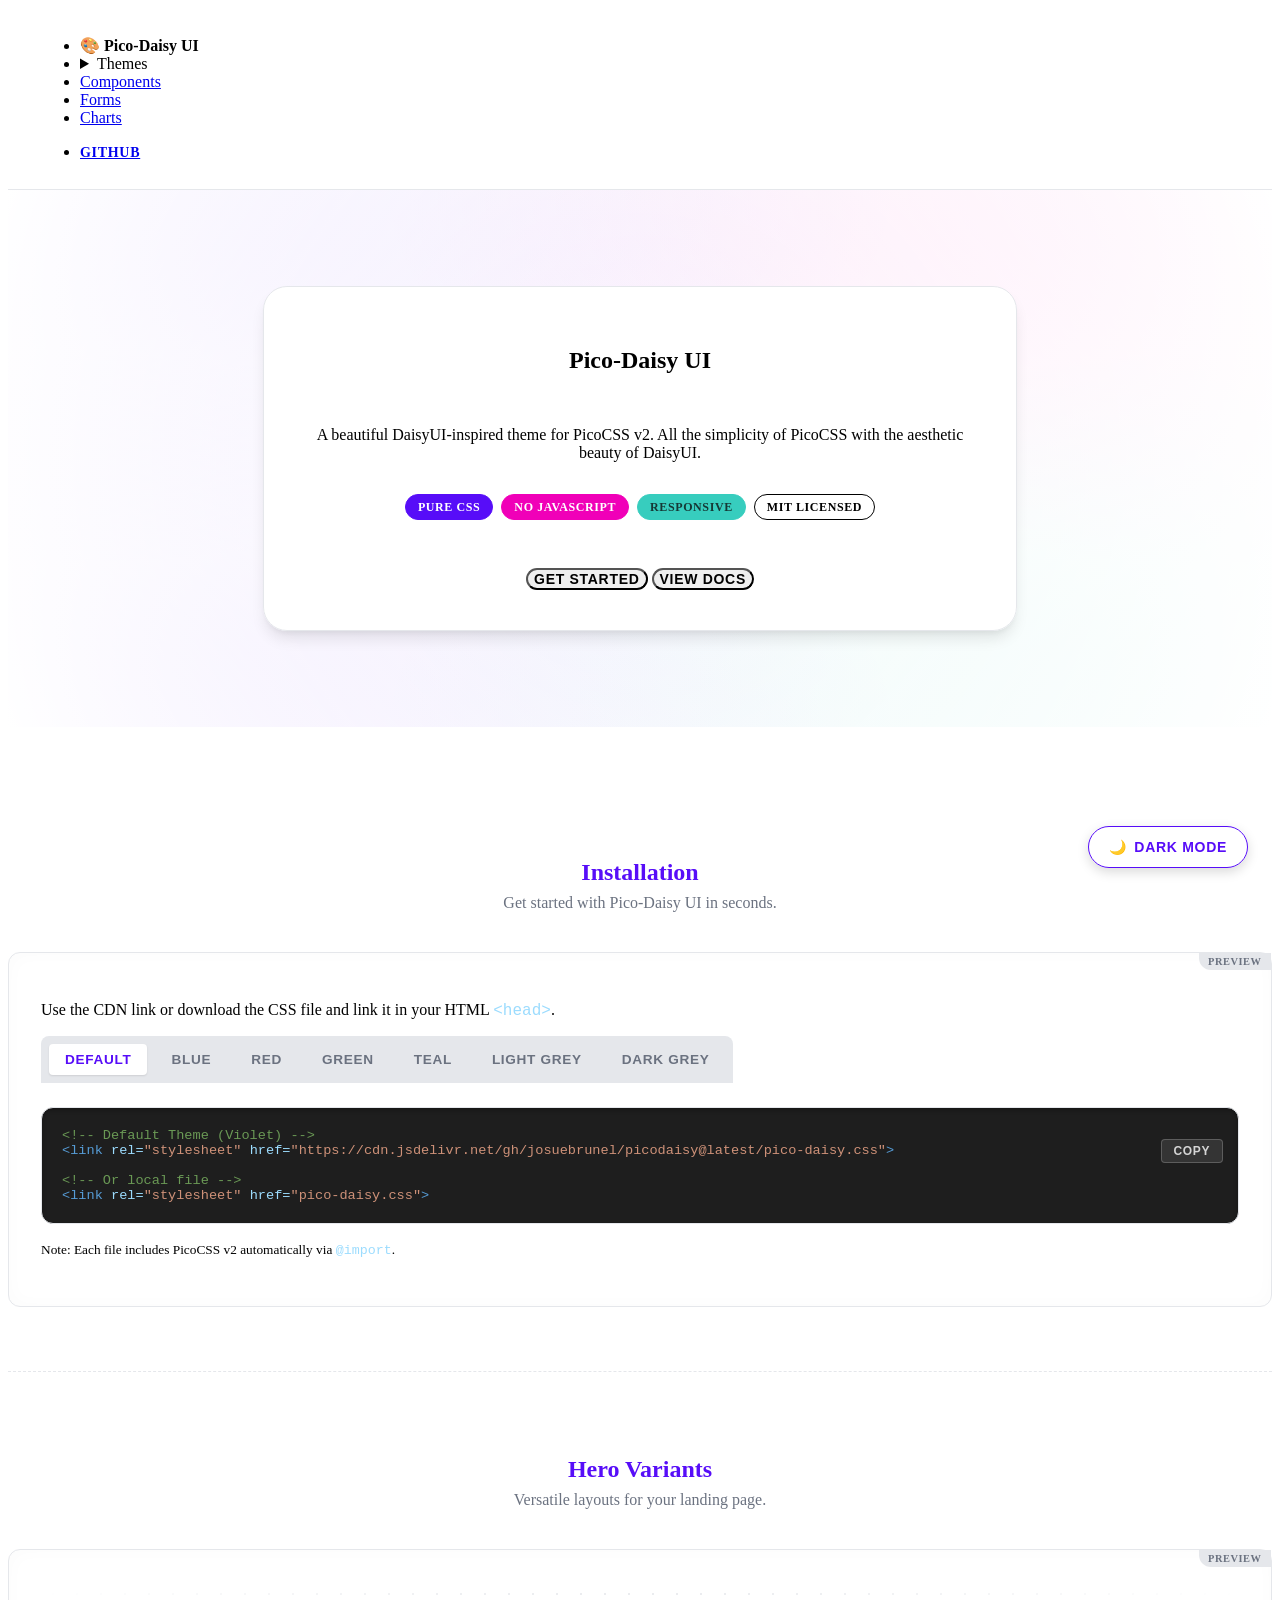
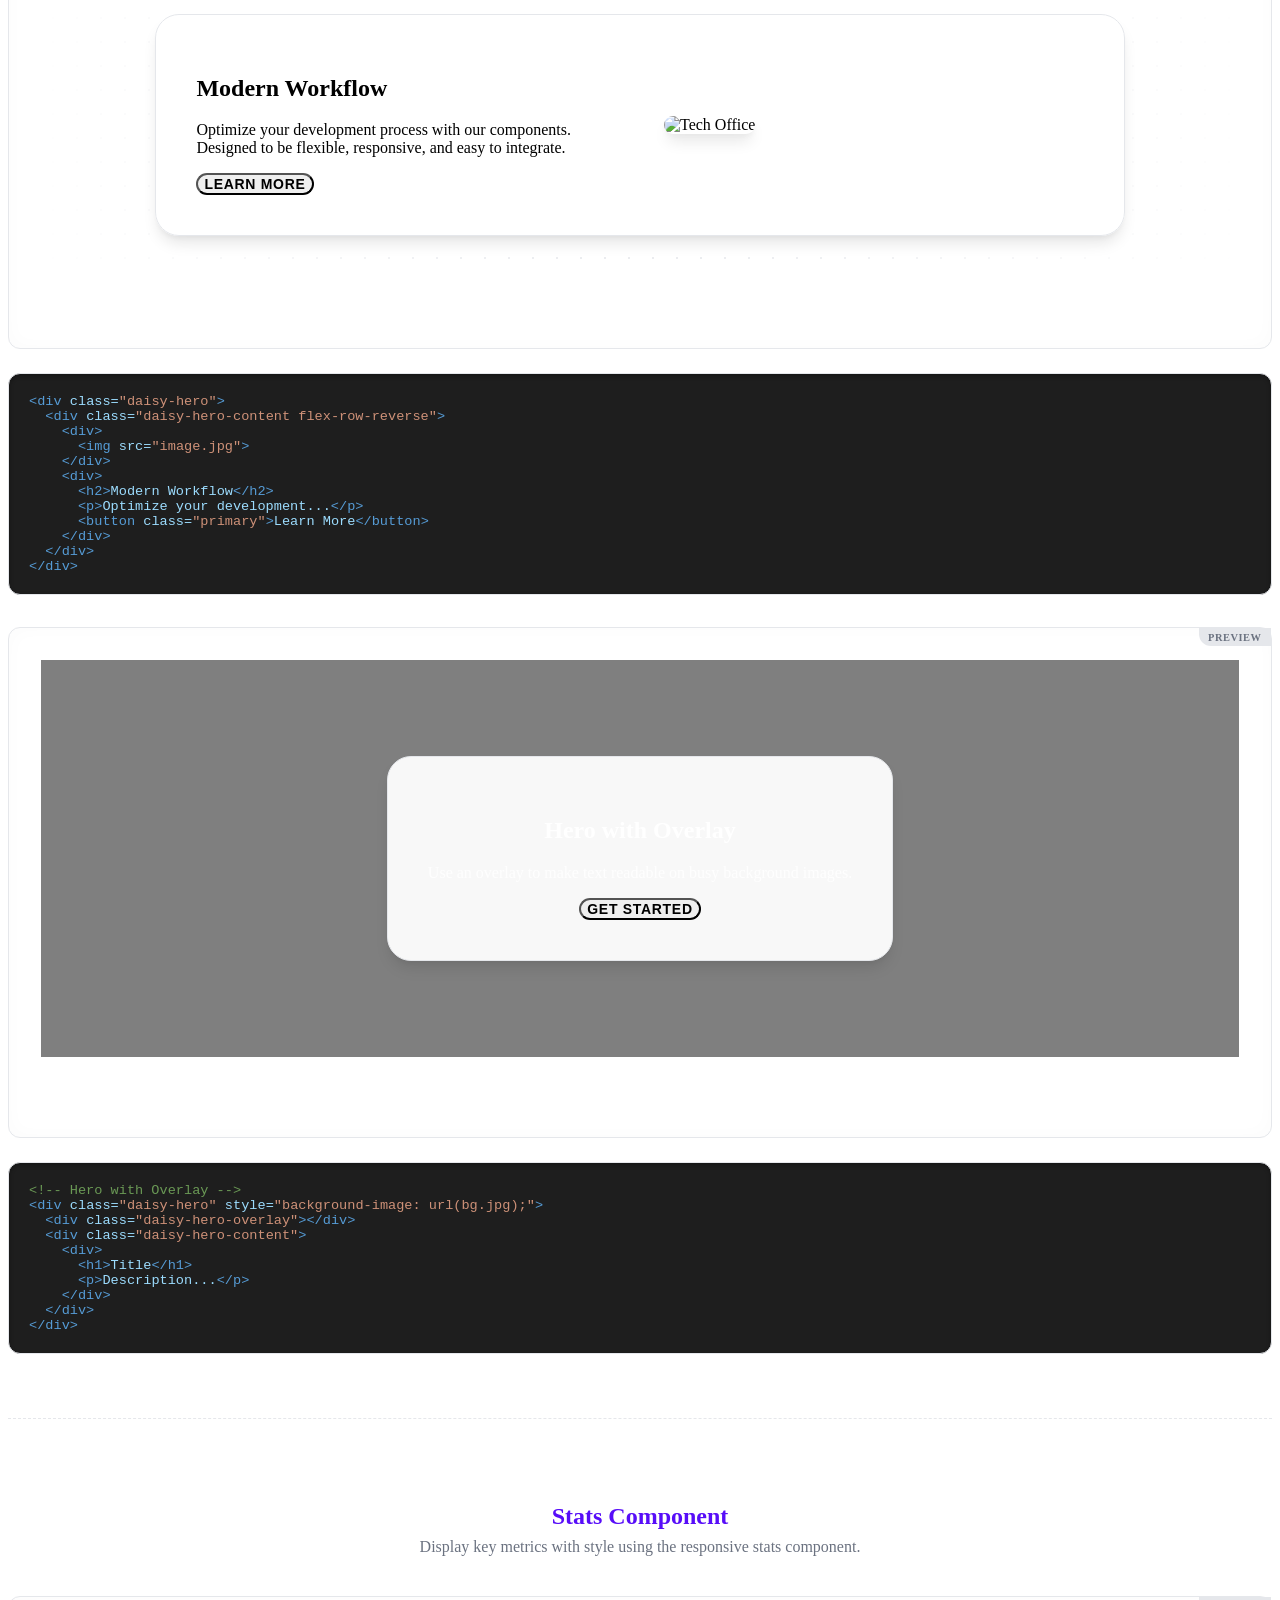
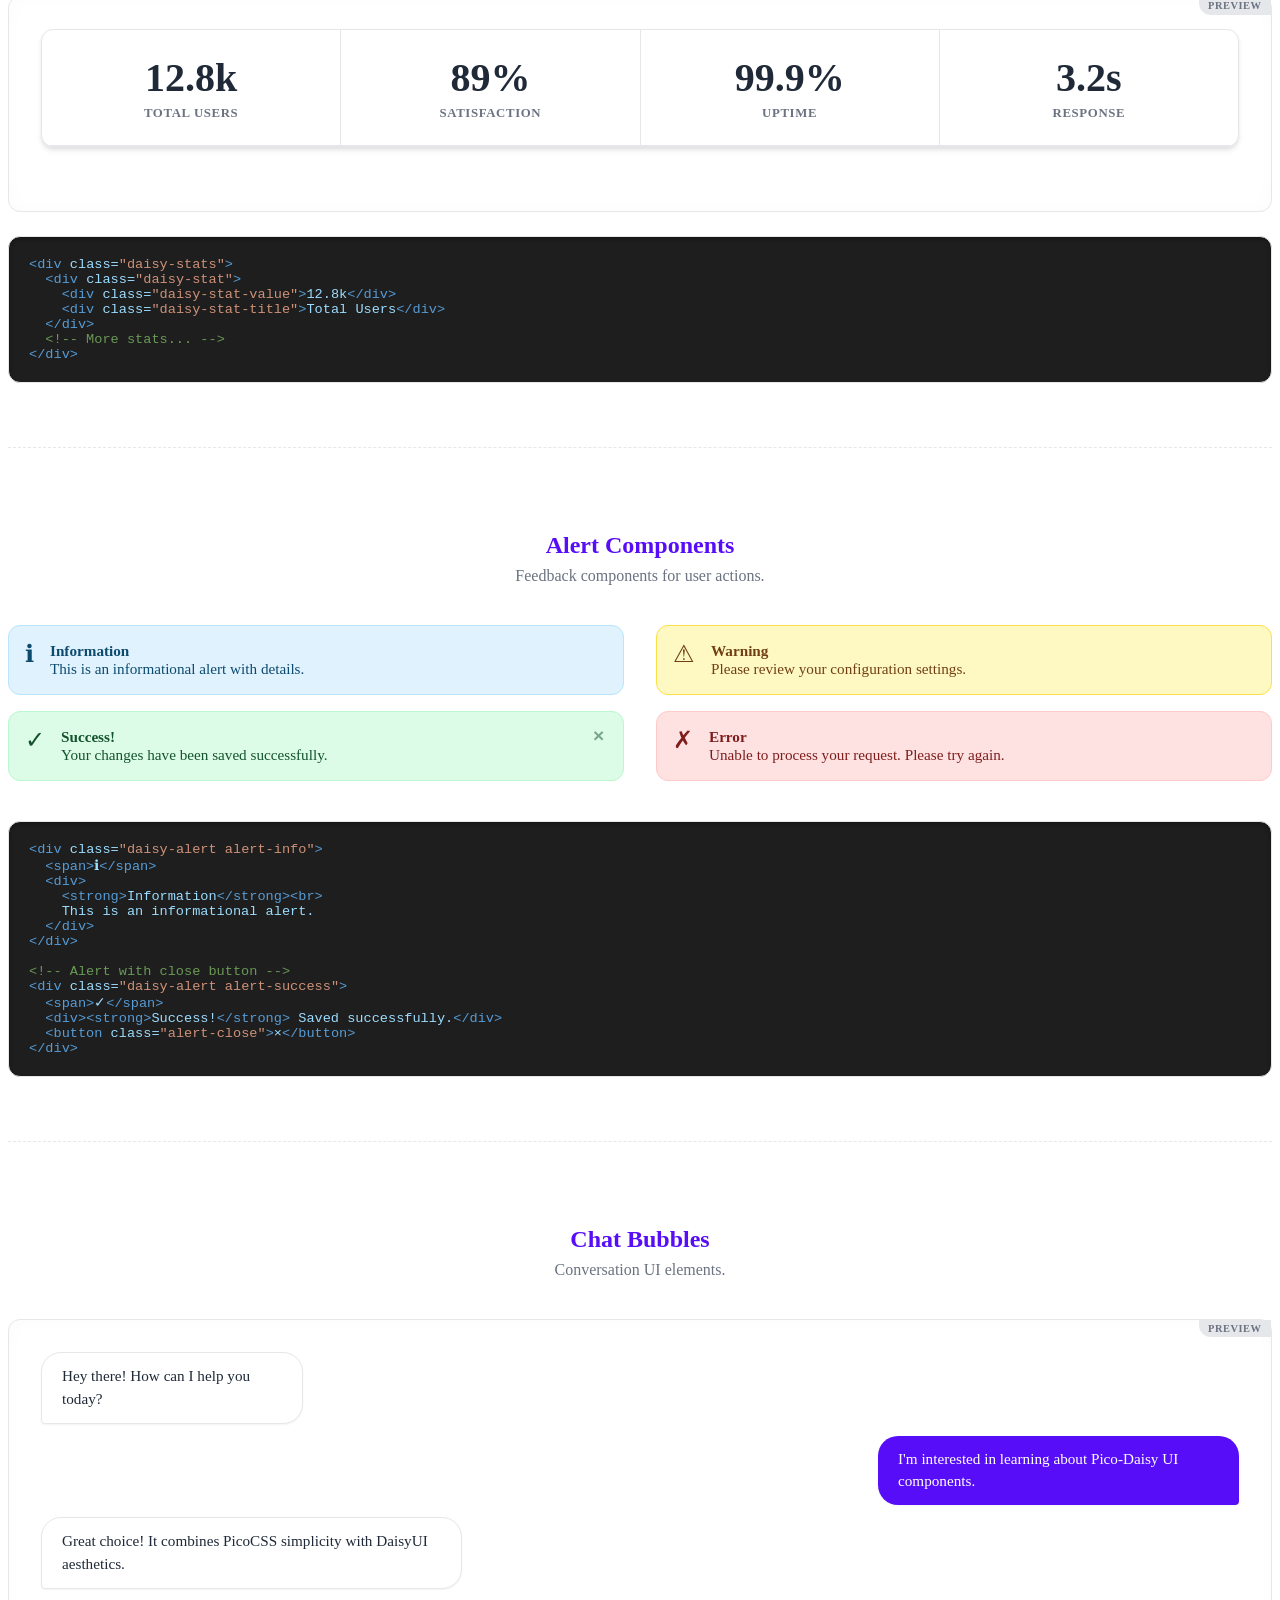
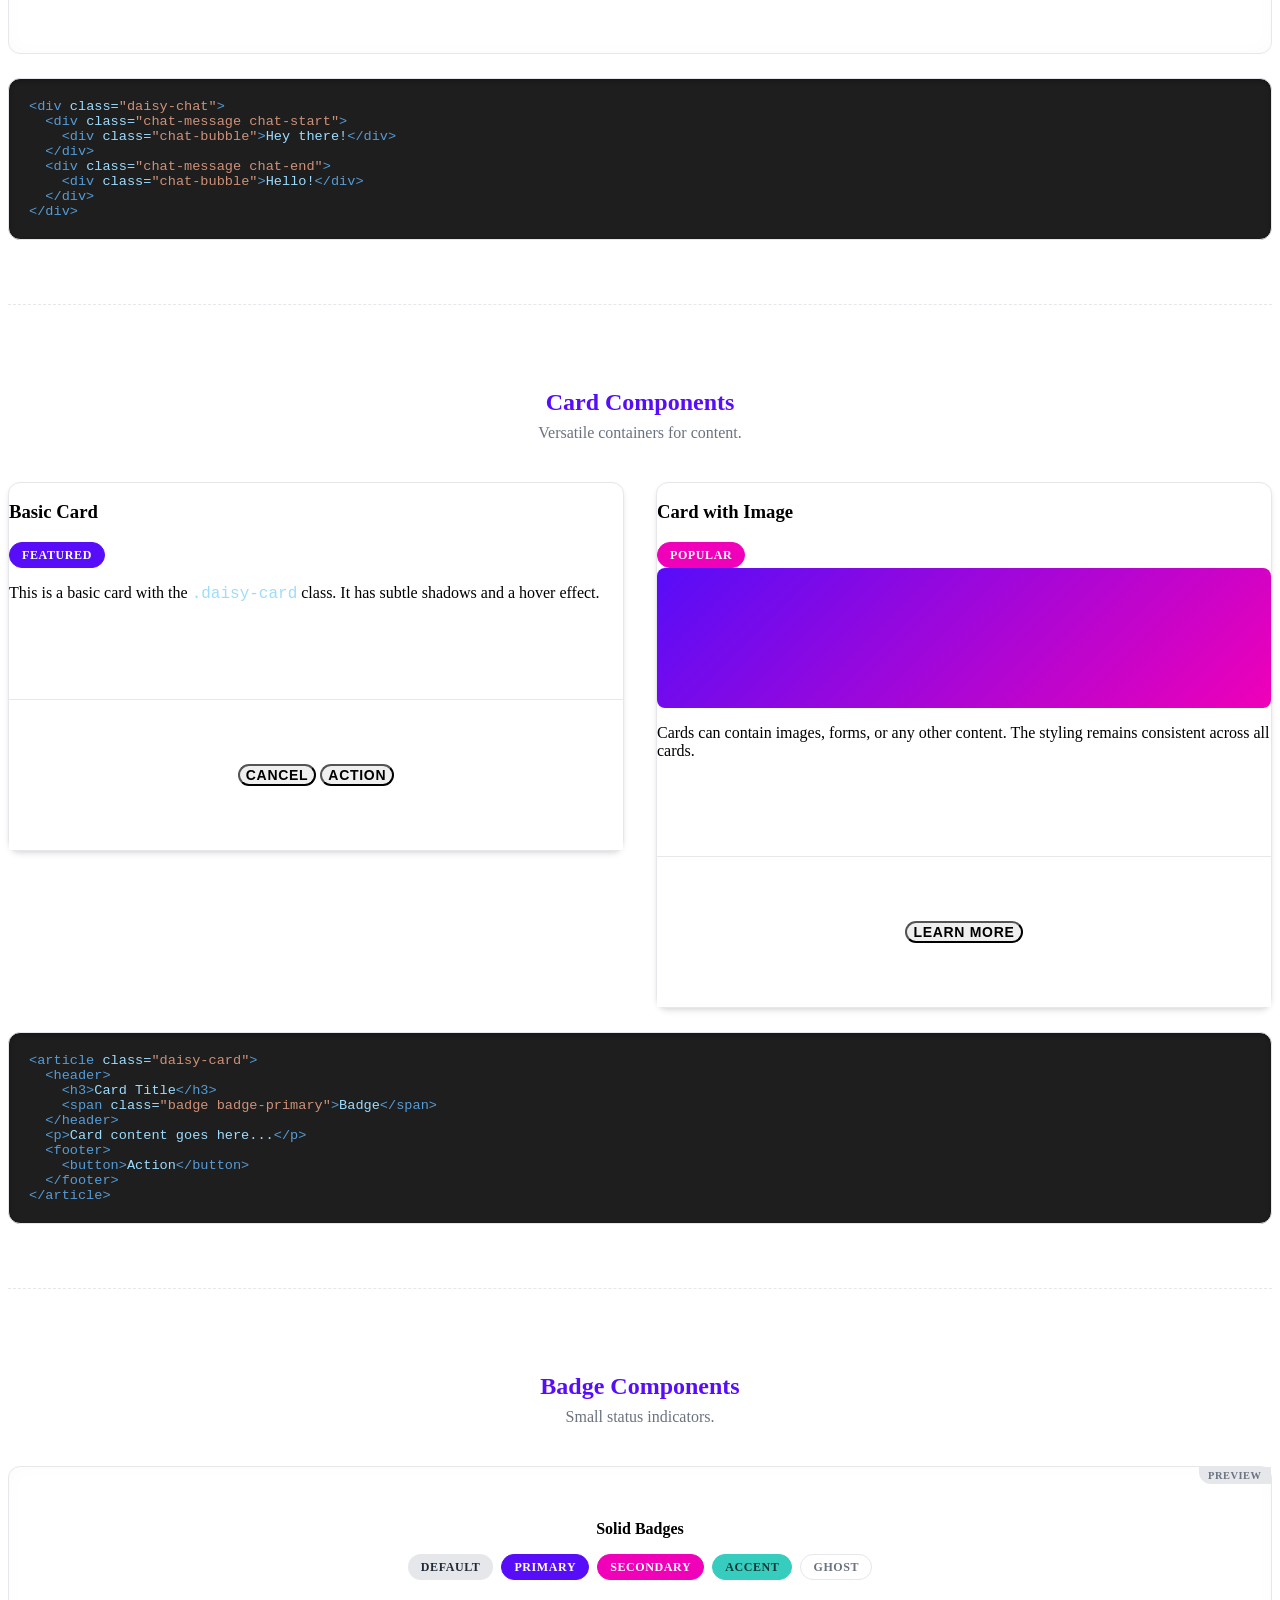
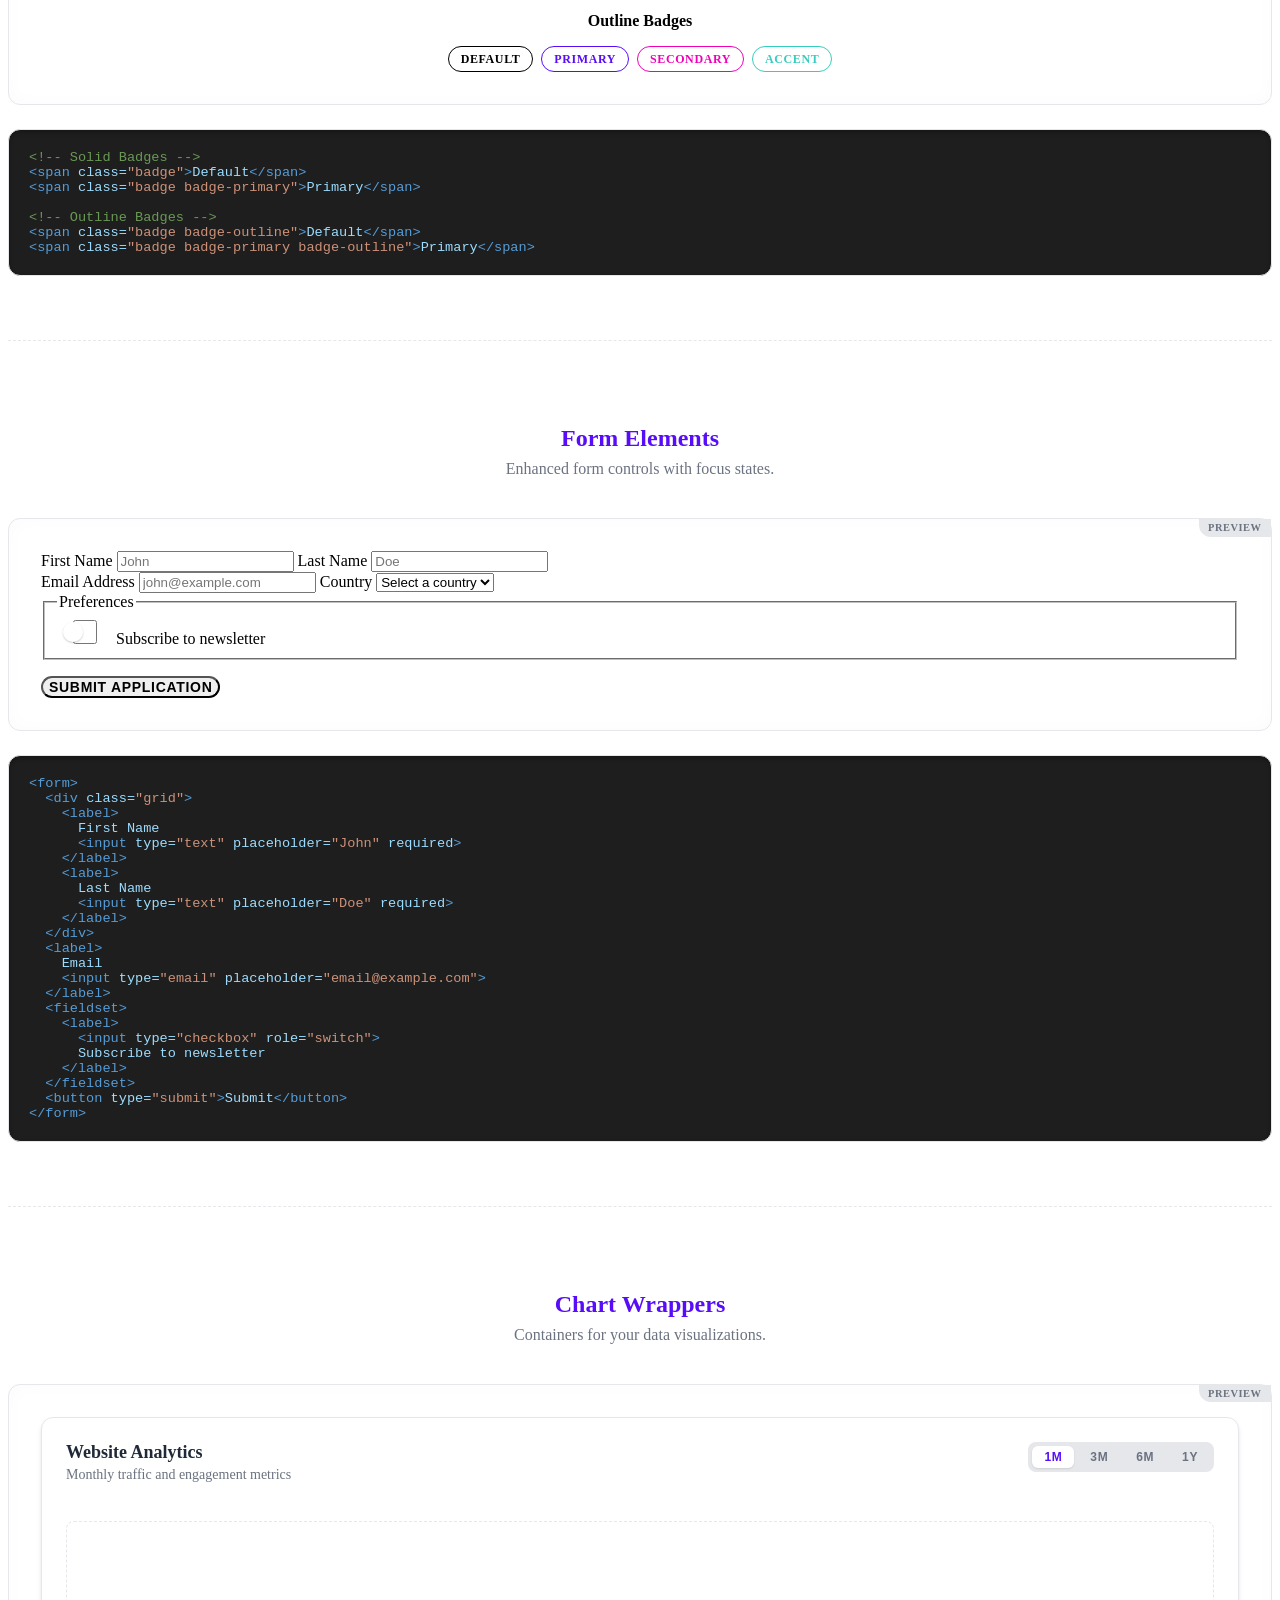
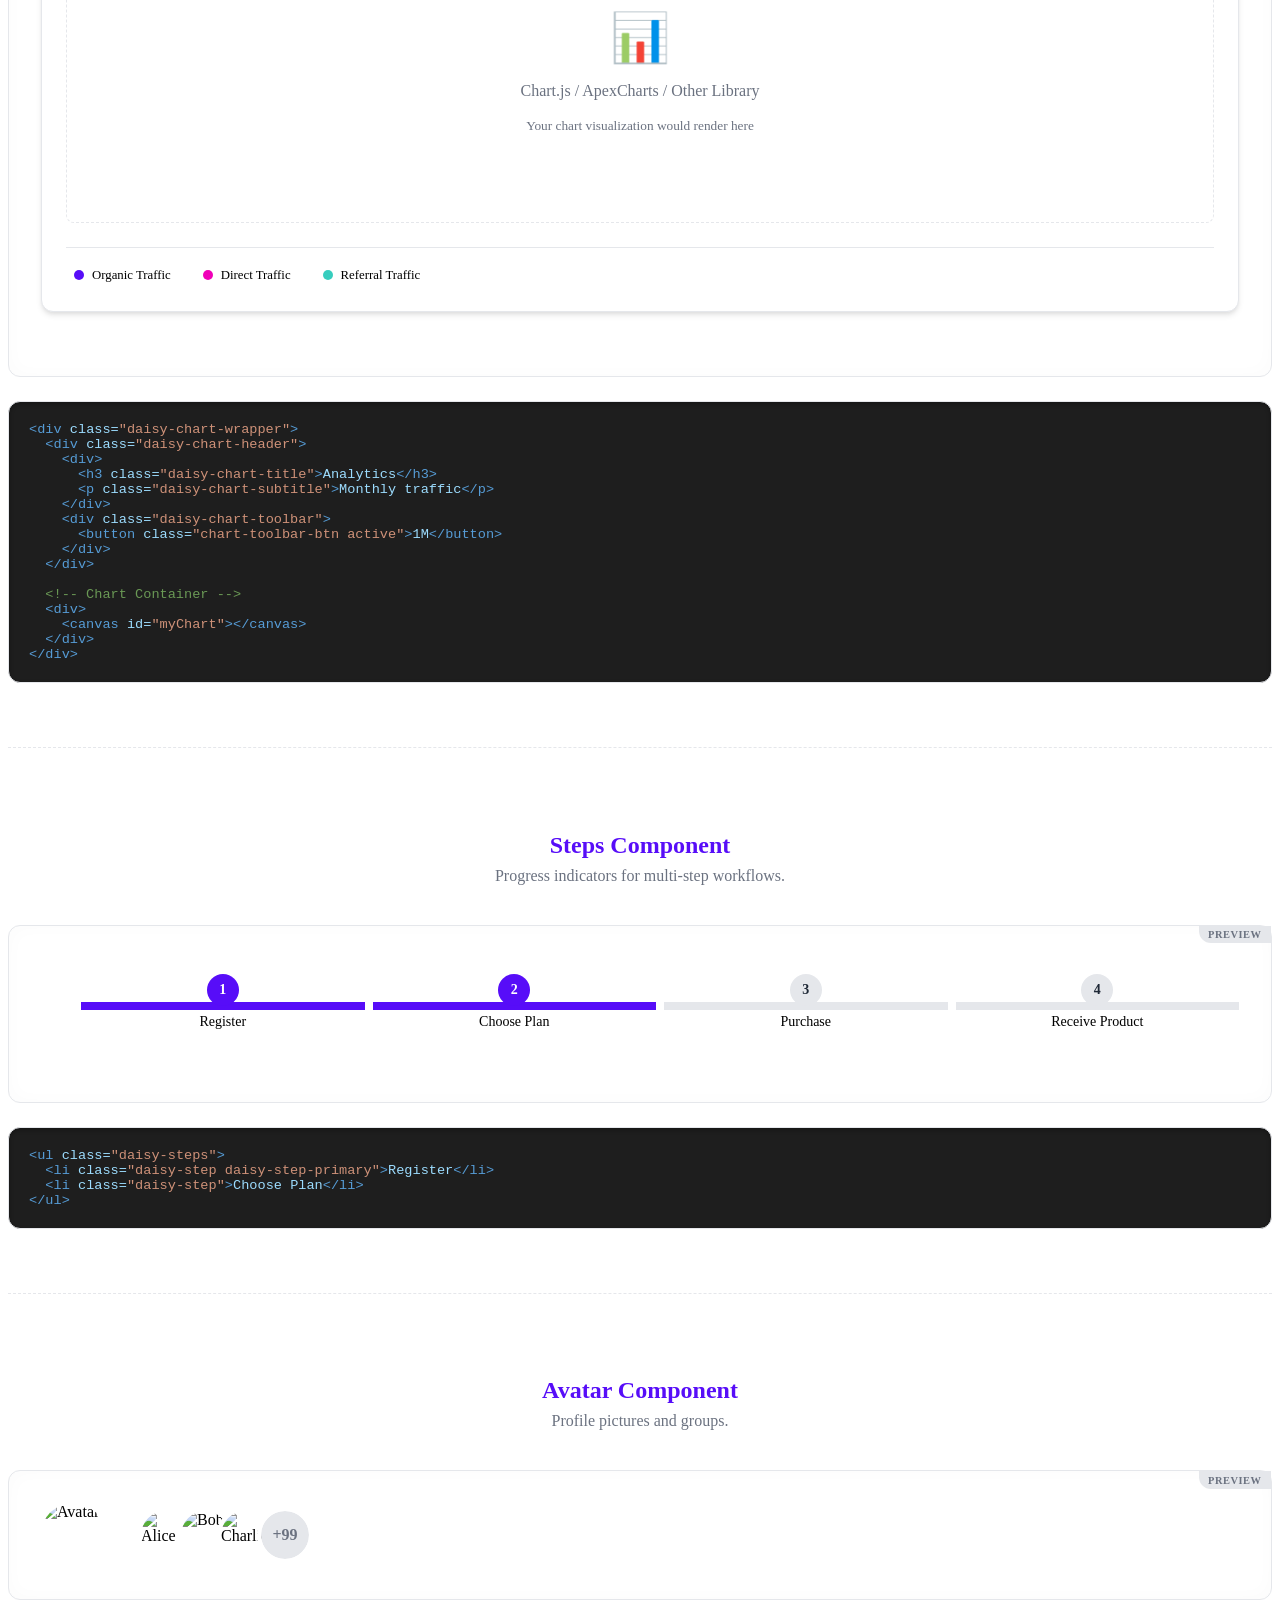
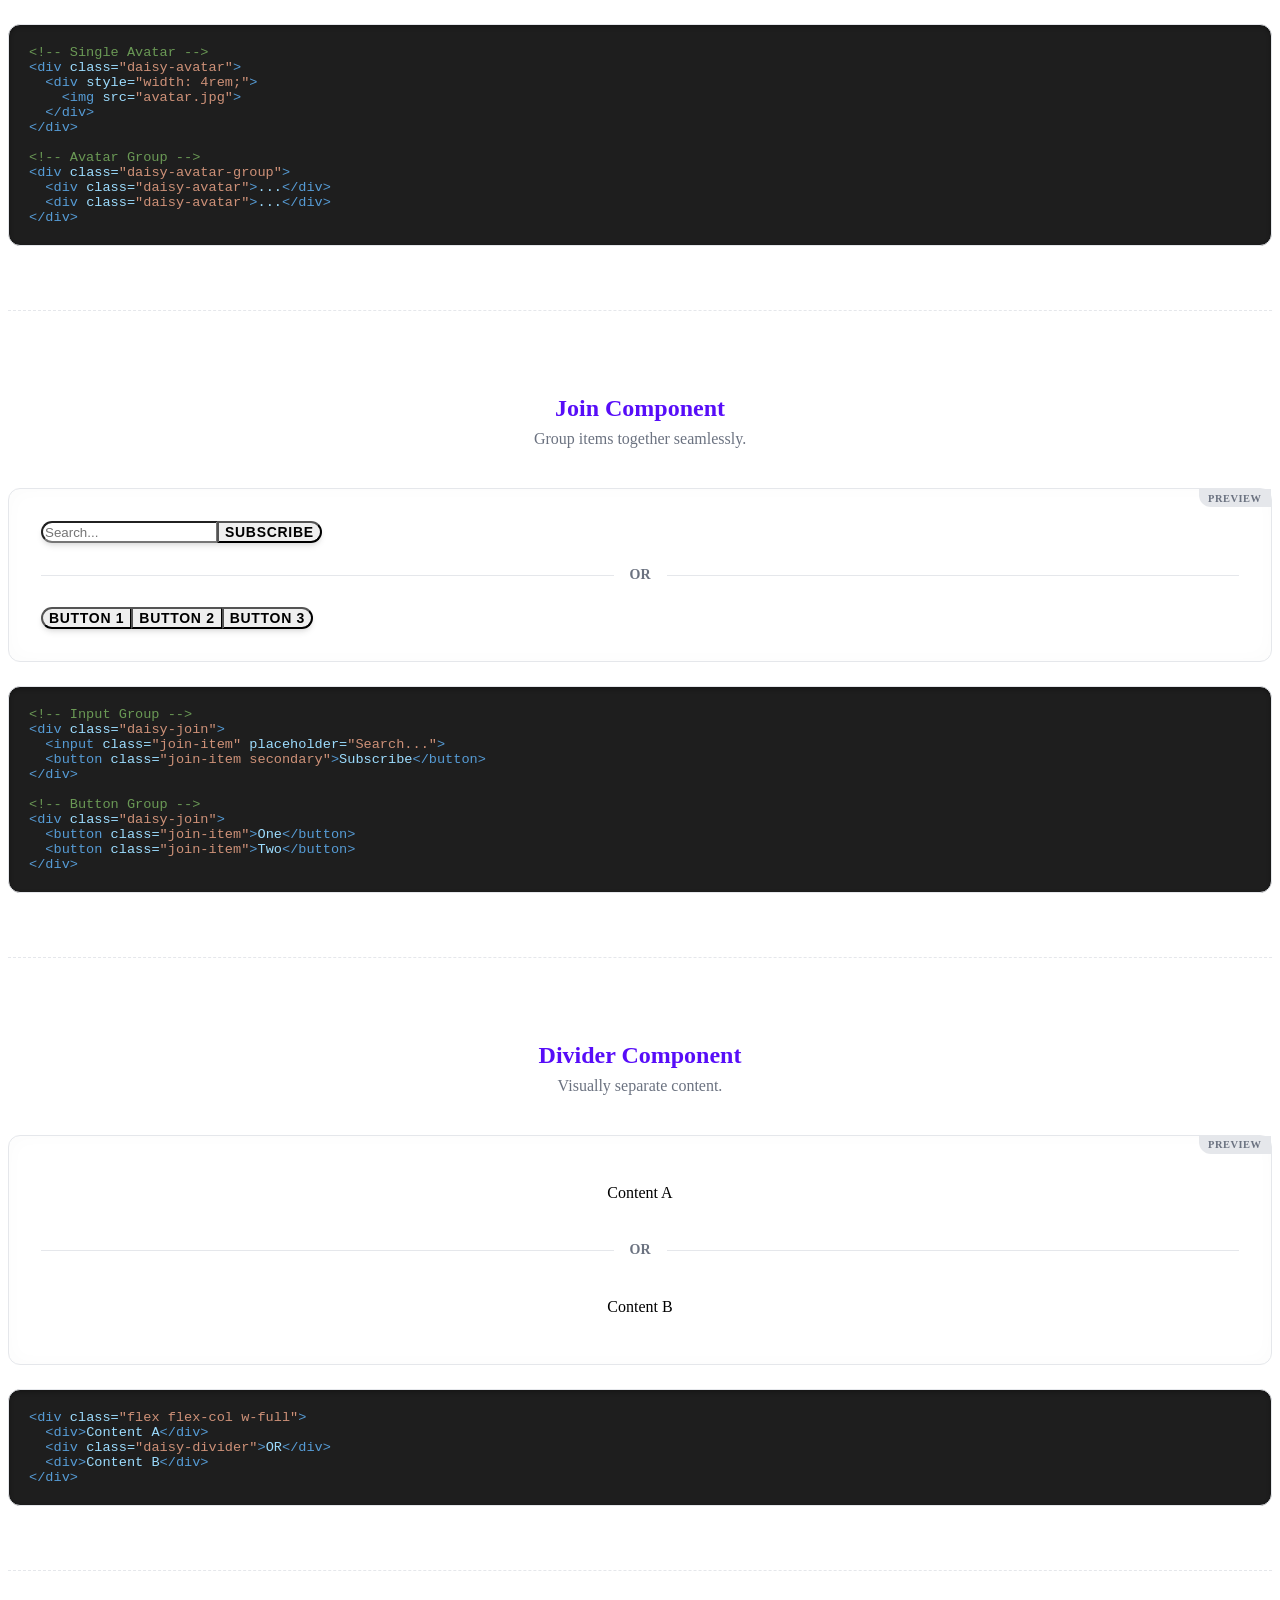
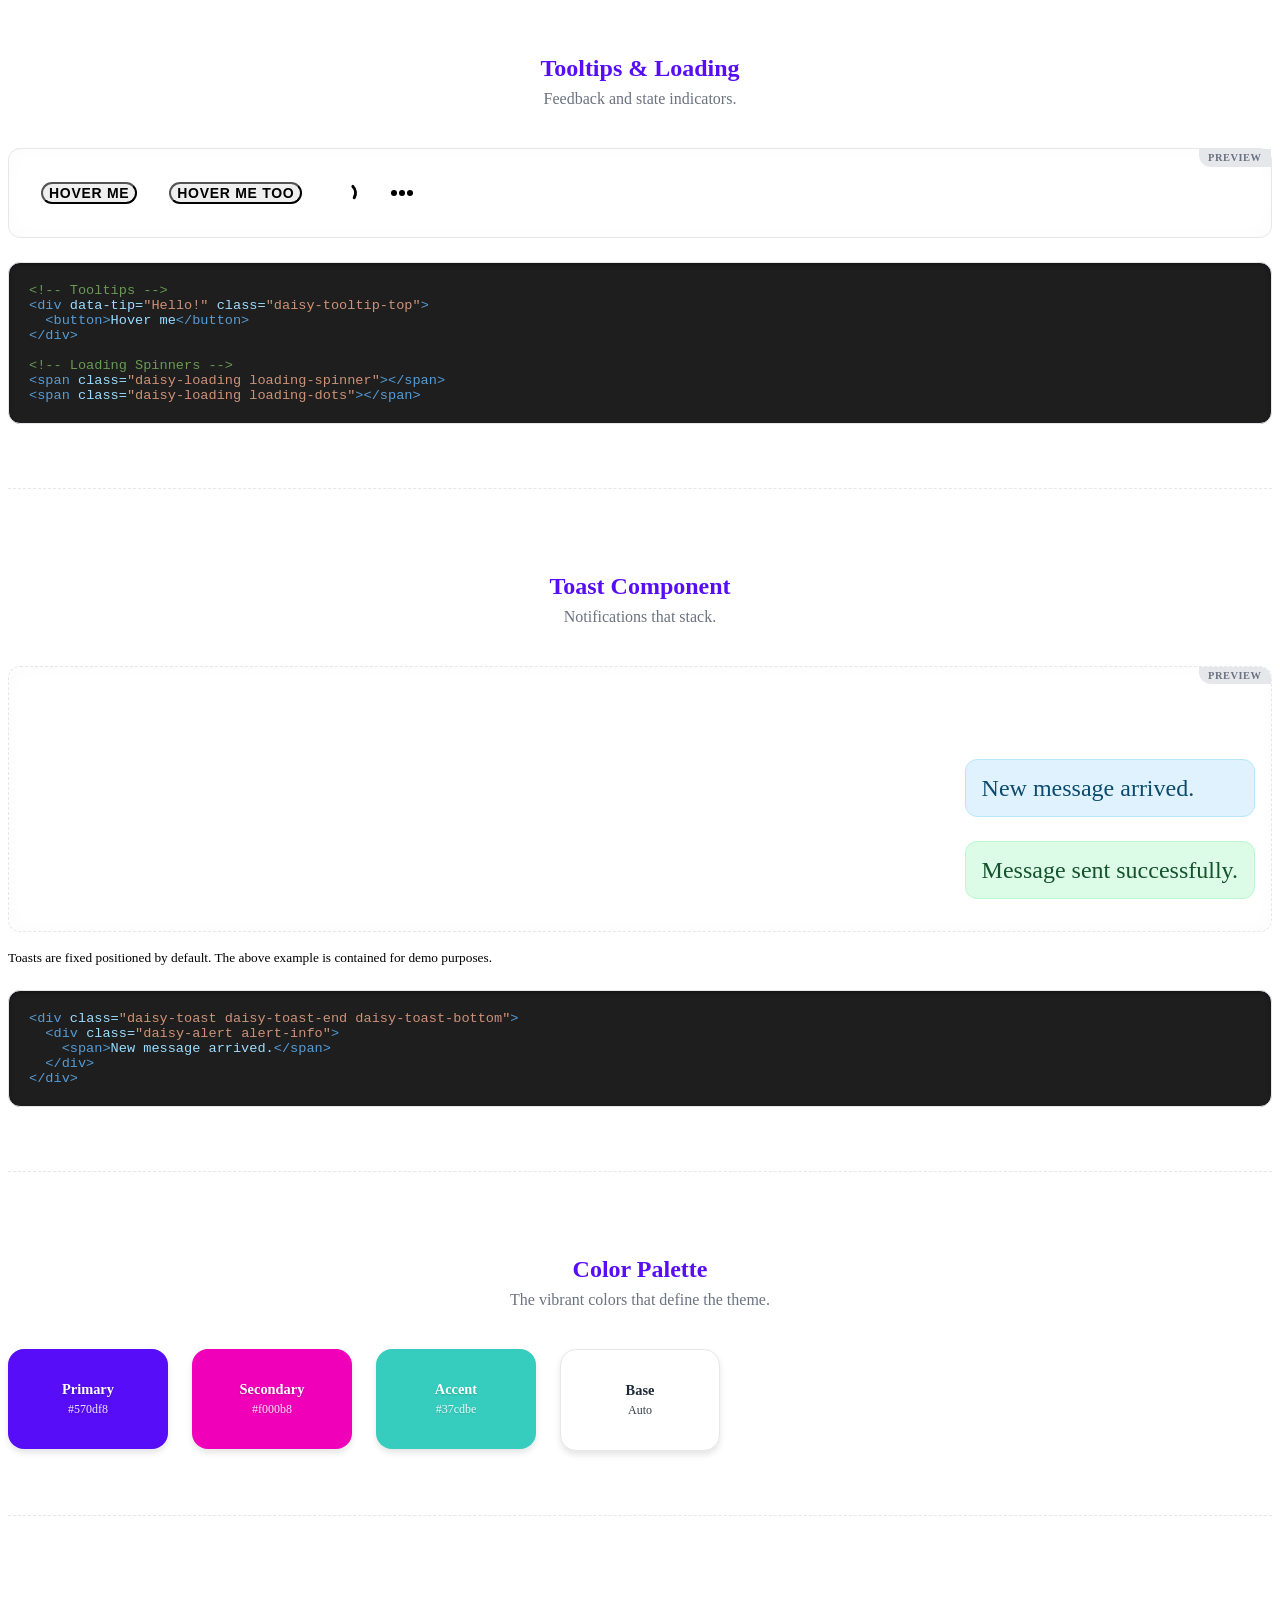
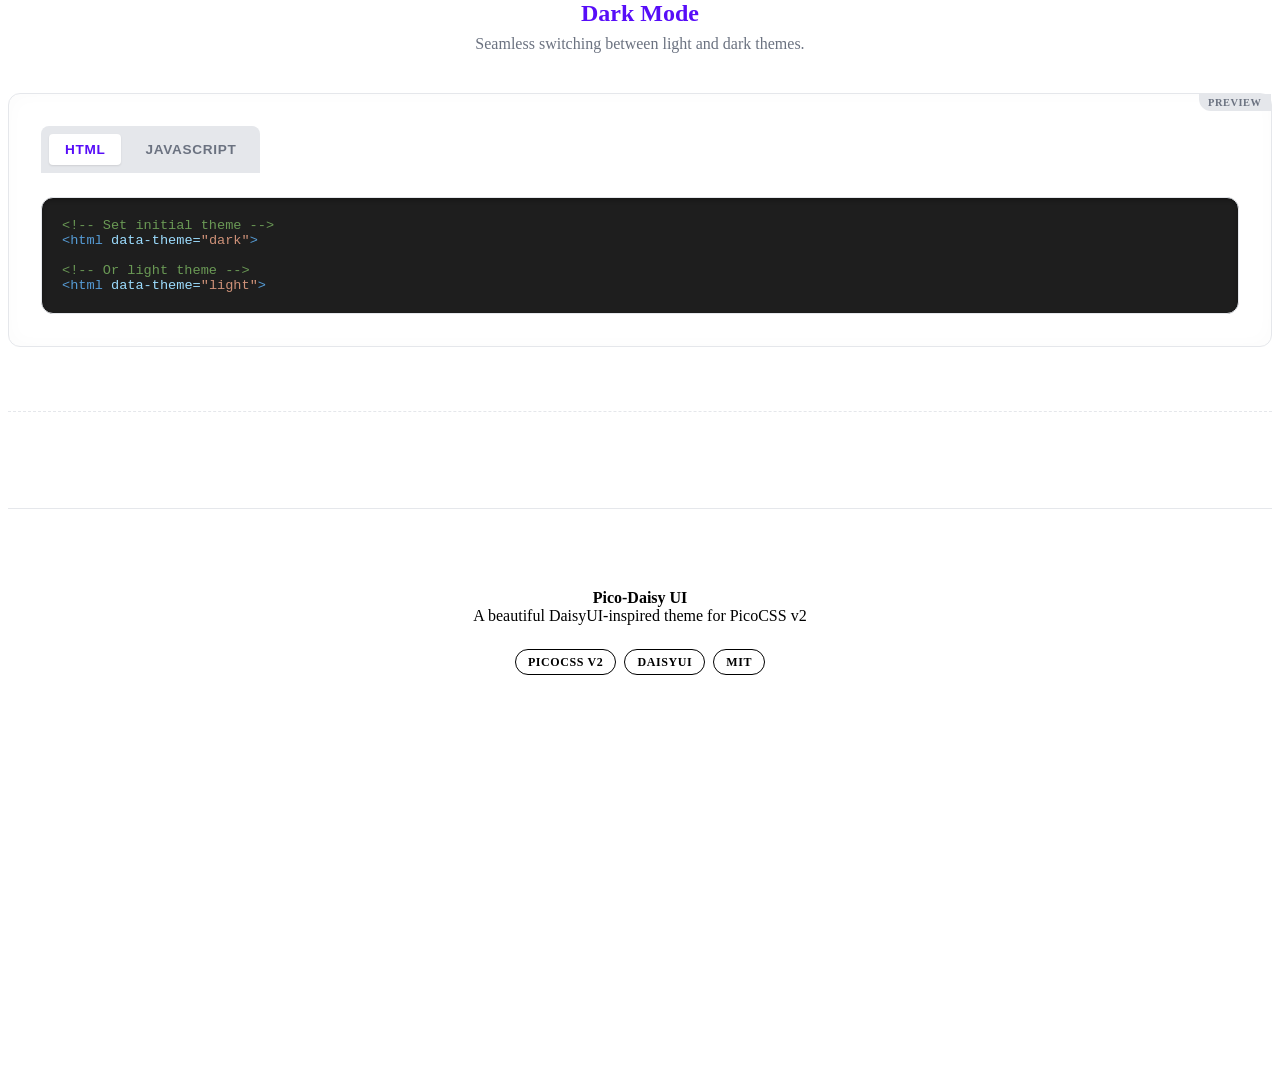
==== commit b320872a: "add theme menu" ====
--- a/index.html
+++ b/index.html
@@ -260,6 +260,20 @@
     <nav class="daisy-nav">
         <ul>
             <li><strong>🎨 Pico-Daisy UI</strong></li>
+            <li>
+                <details class="dropdown">
+                    <summary>Themes</summary>
+                    <ul>
+                        <li><a href="index.html">Default</a></li>
+                        <li><a href="examples/blue.html">Blue</a></li>
+                        <li><a href="examples/red.html">Red</a></li>
+                        <li><a href="examples/green.html">Green</a></li>
+                        <li><a href="examples/teal.html">Teal</a></li>
+                        <li><a href="examples/light-grey.html">Light Grey</a></li>
+                        <li><a href="examples/dark-grey.html">Dark Grey</a></li>
+                    </ul>
+                </details>
+            </li>
             <li><a href="#components" class="secondary">Components</a></li>
             <li><a href="#forms" class="secondary">Forms</a></li>
             <li><a href="#charts" class="secondary">Charts</a></li>
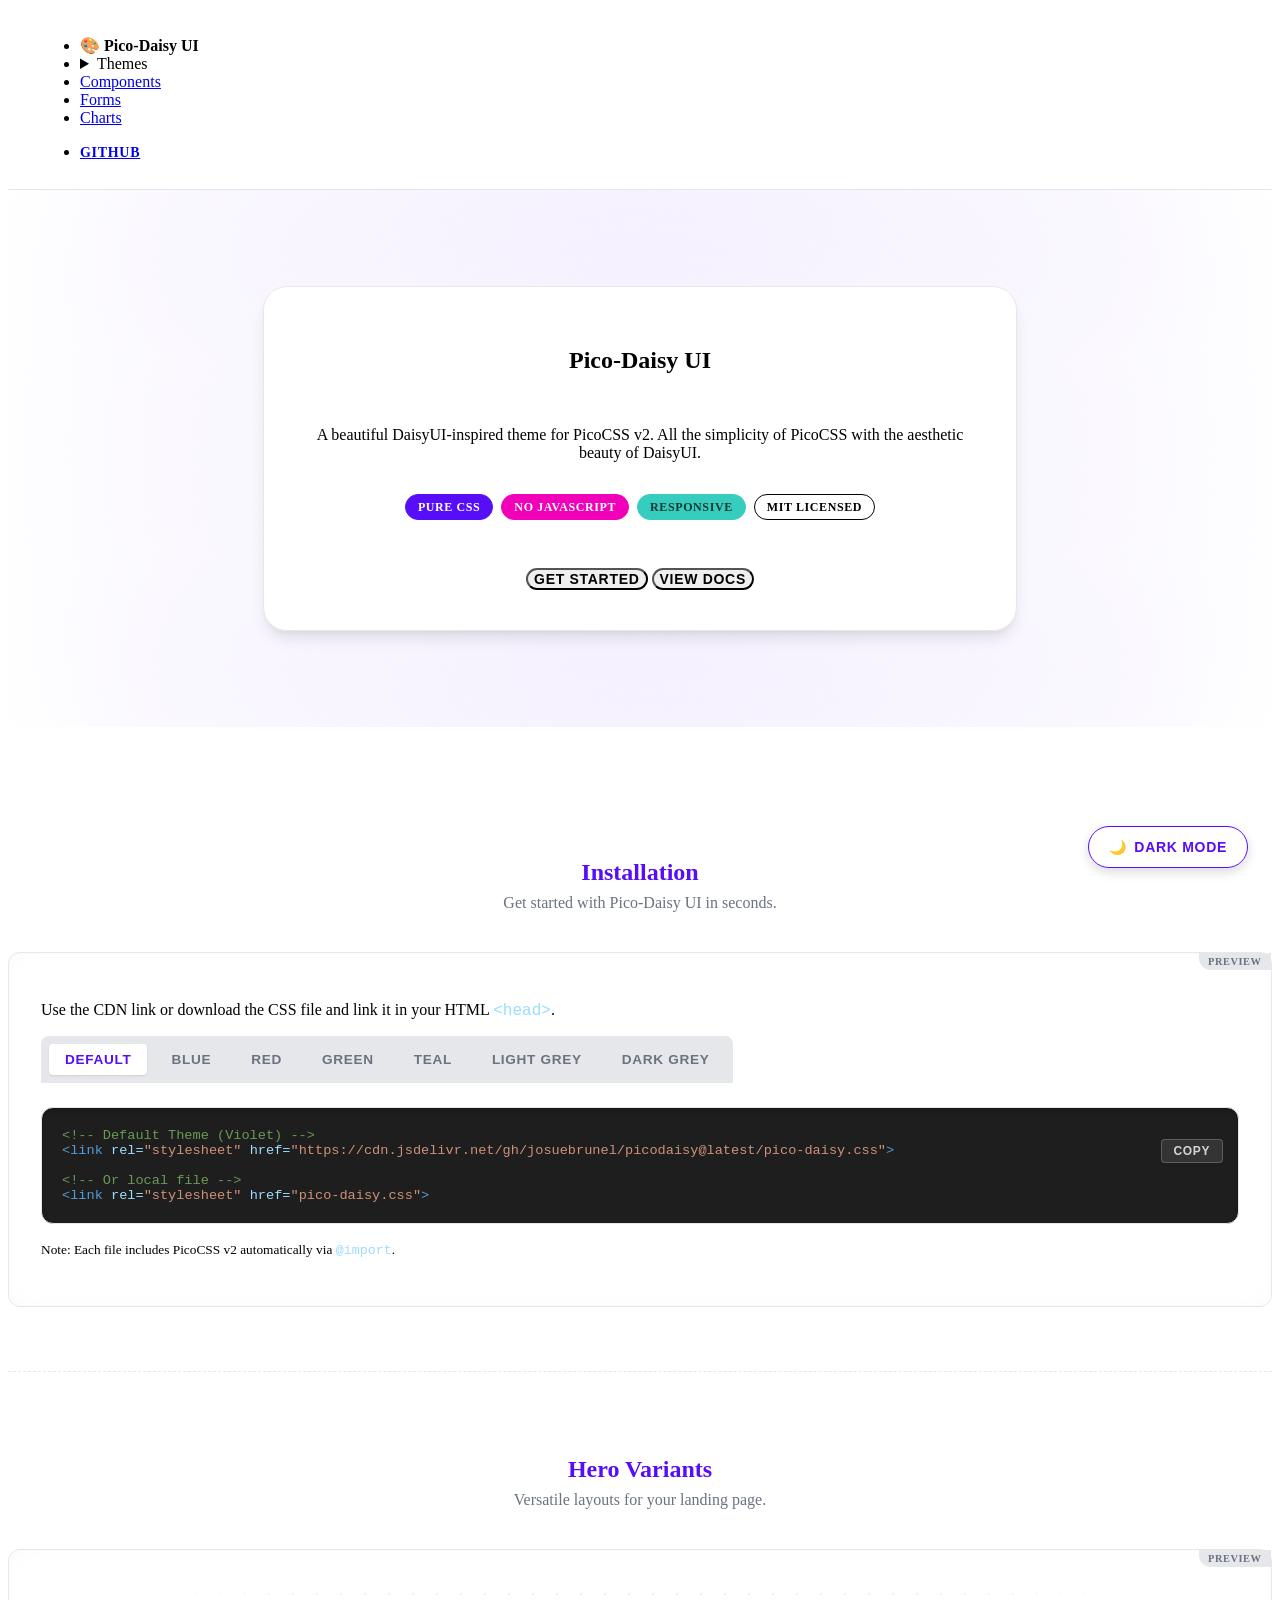
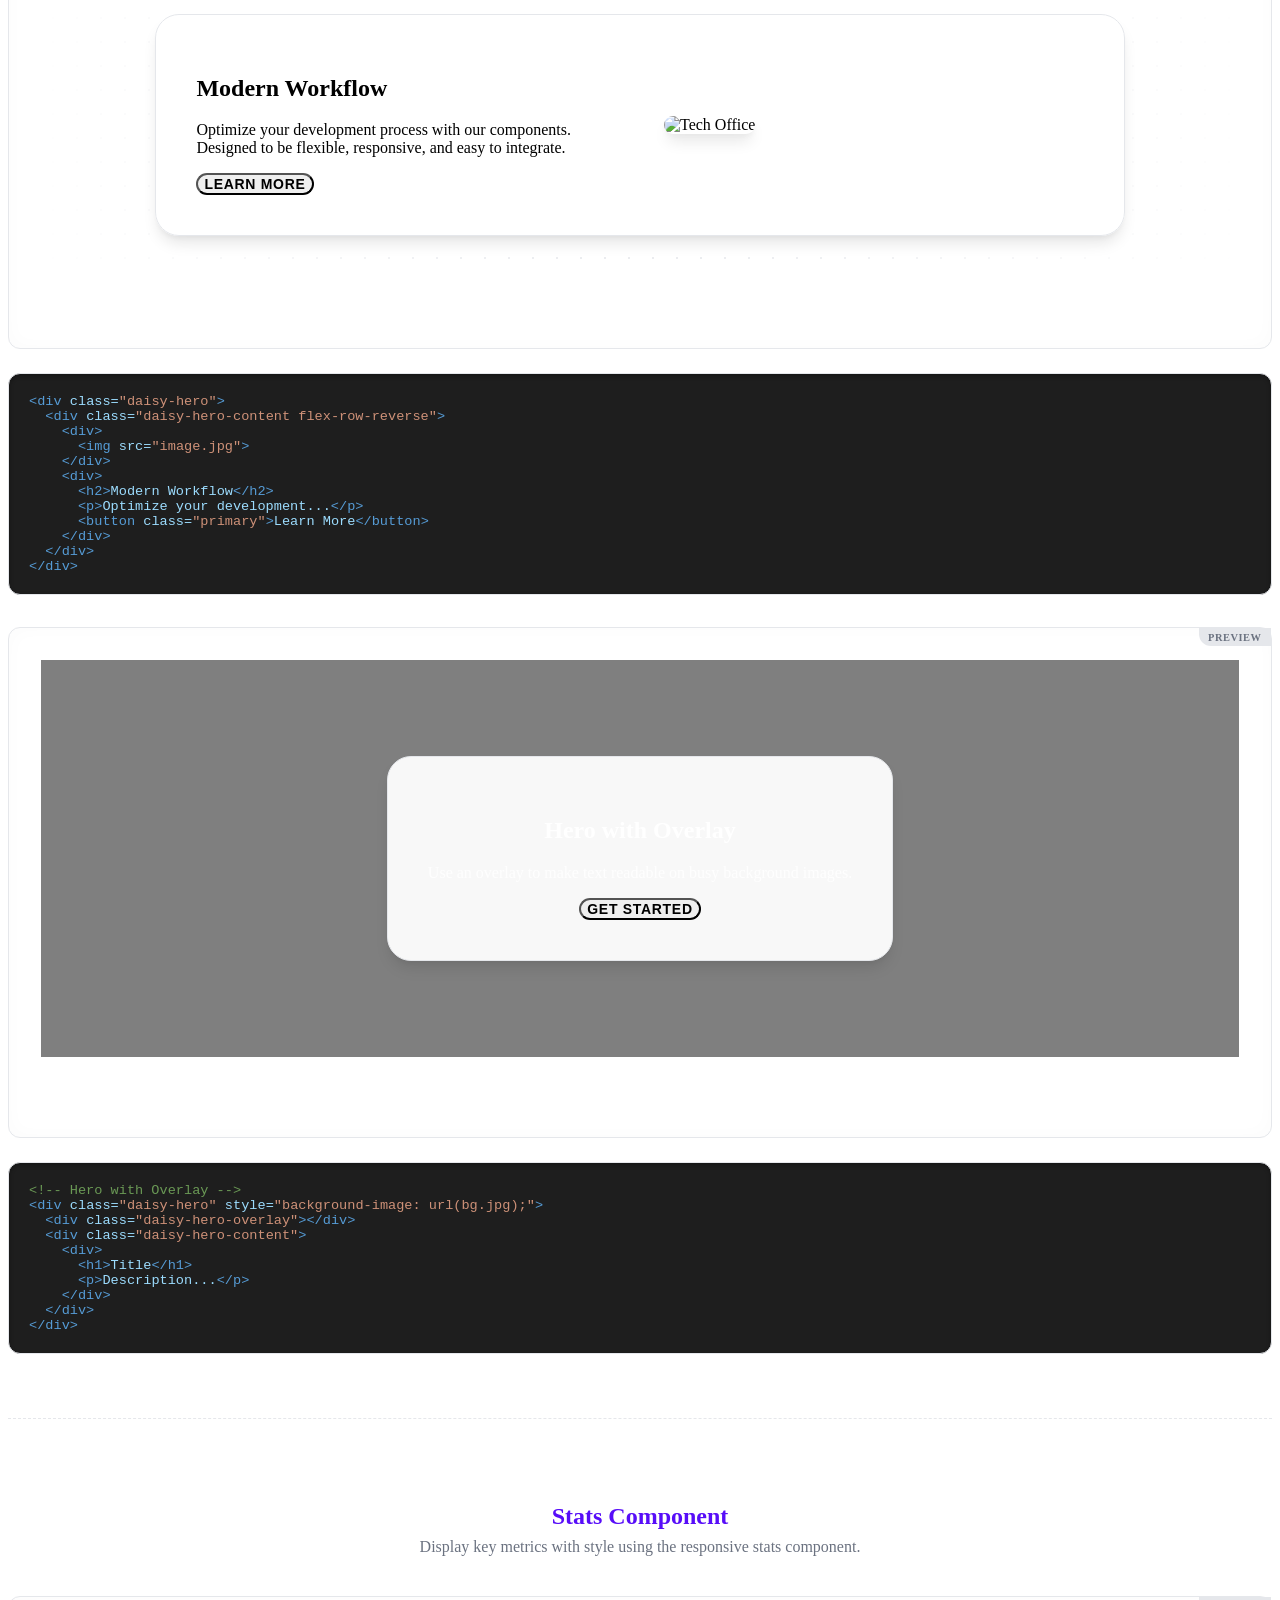
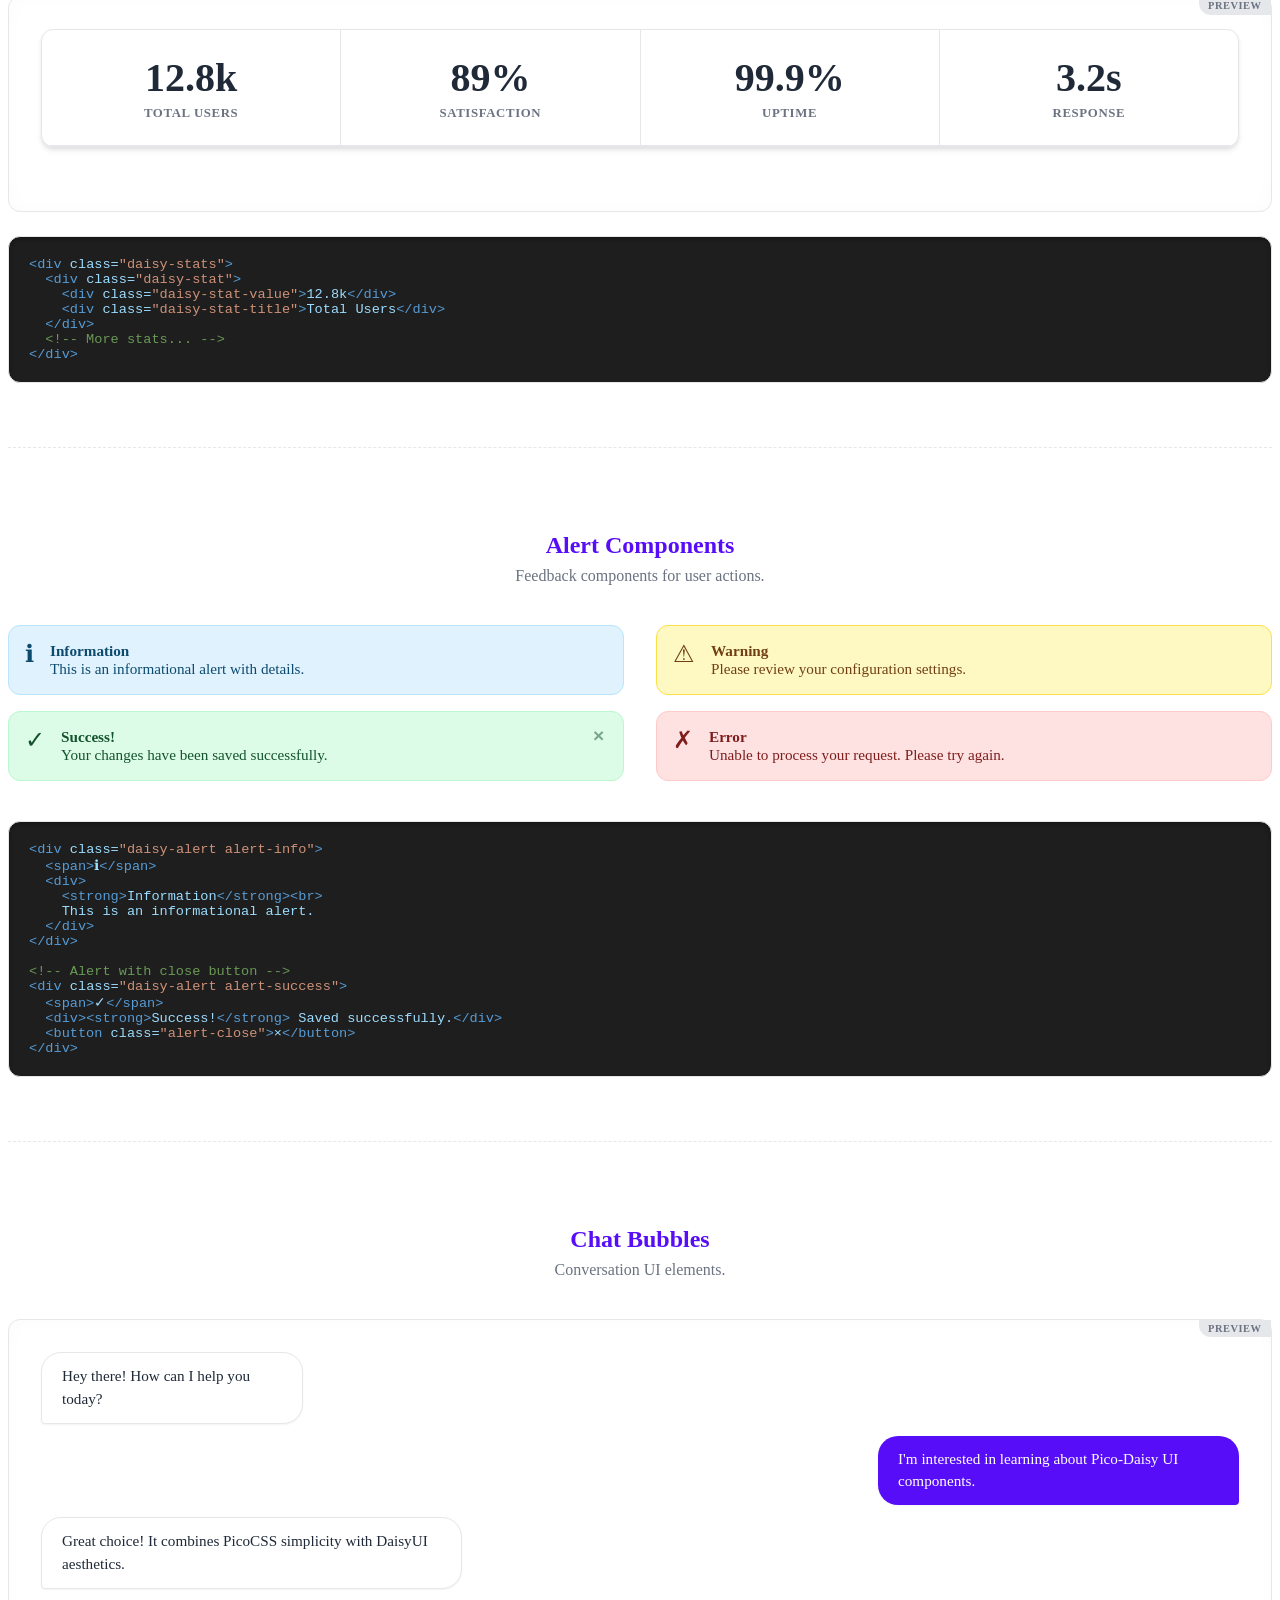
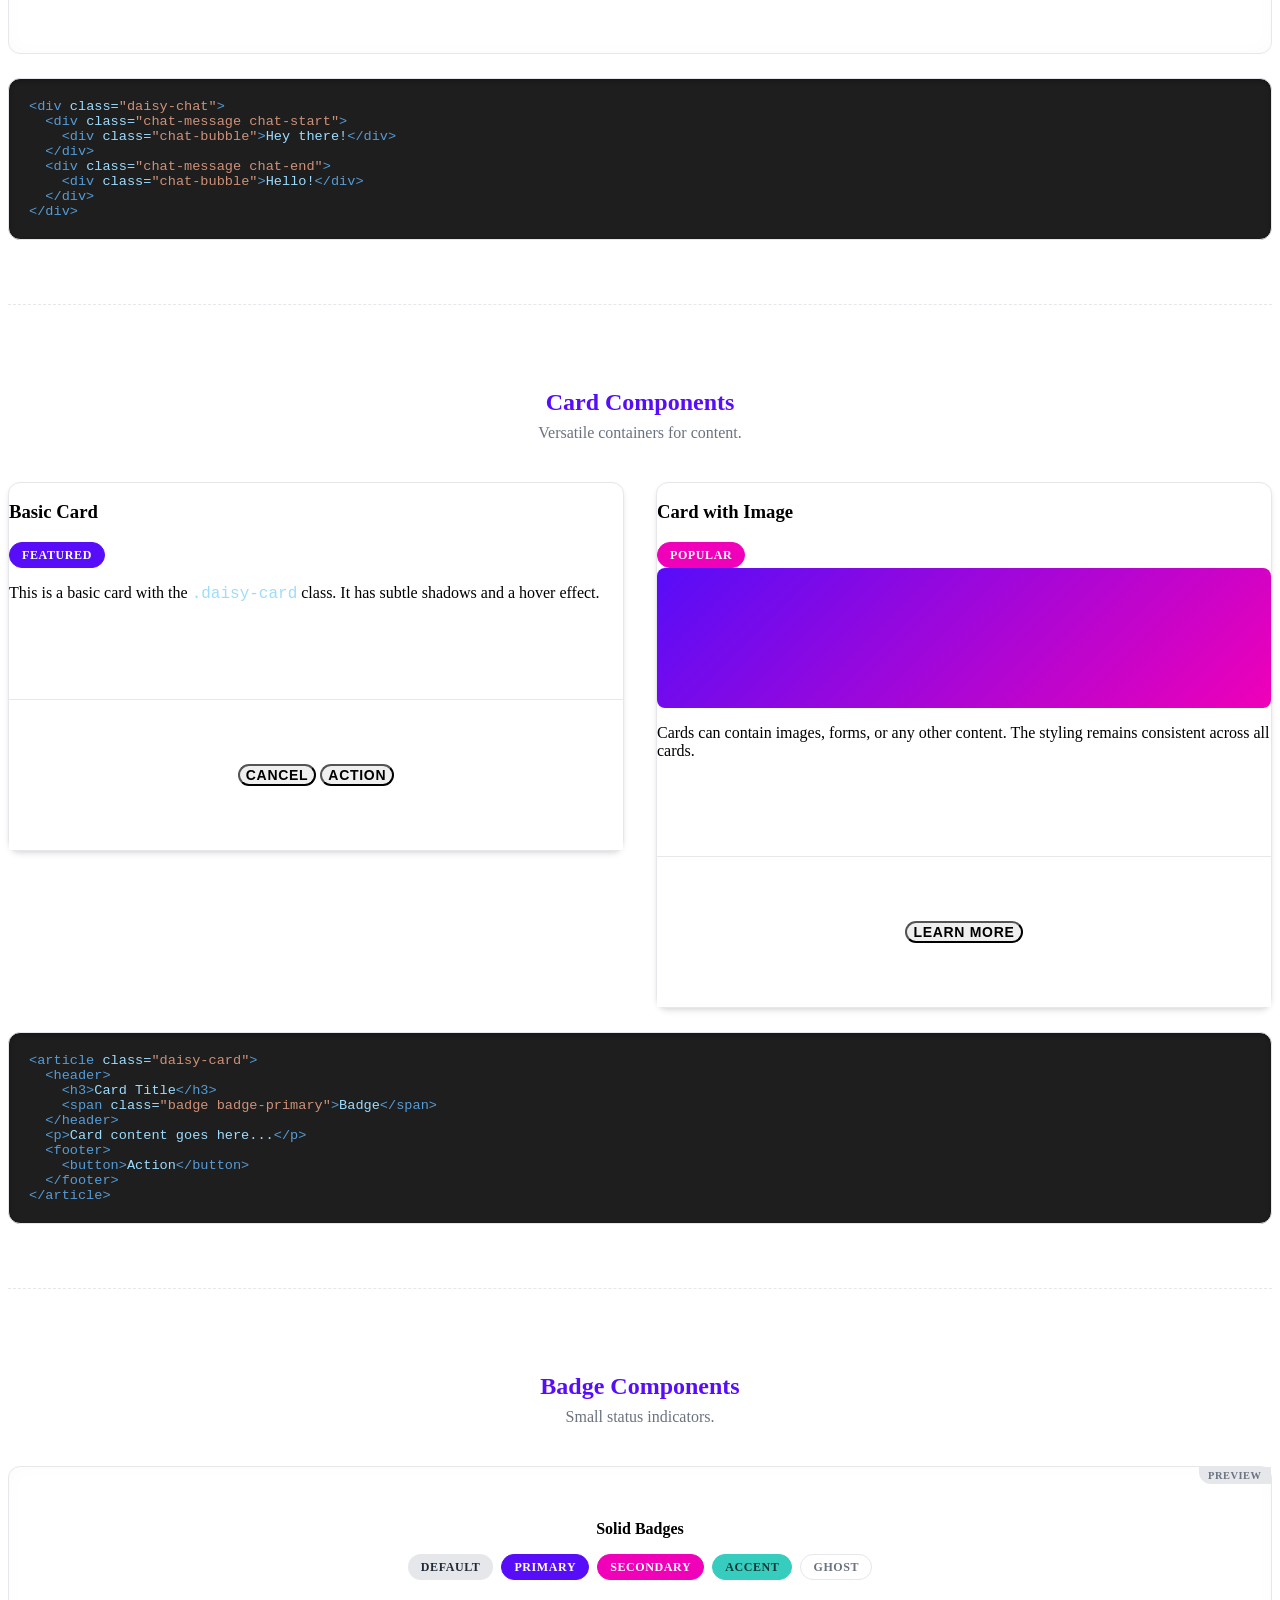
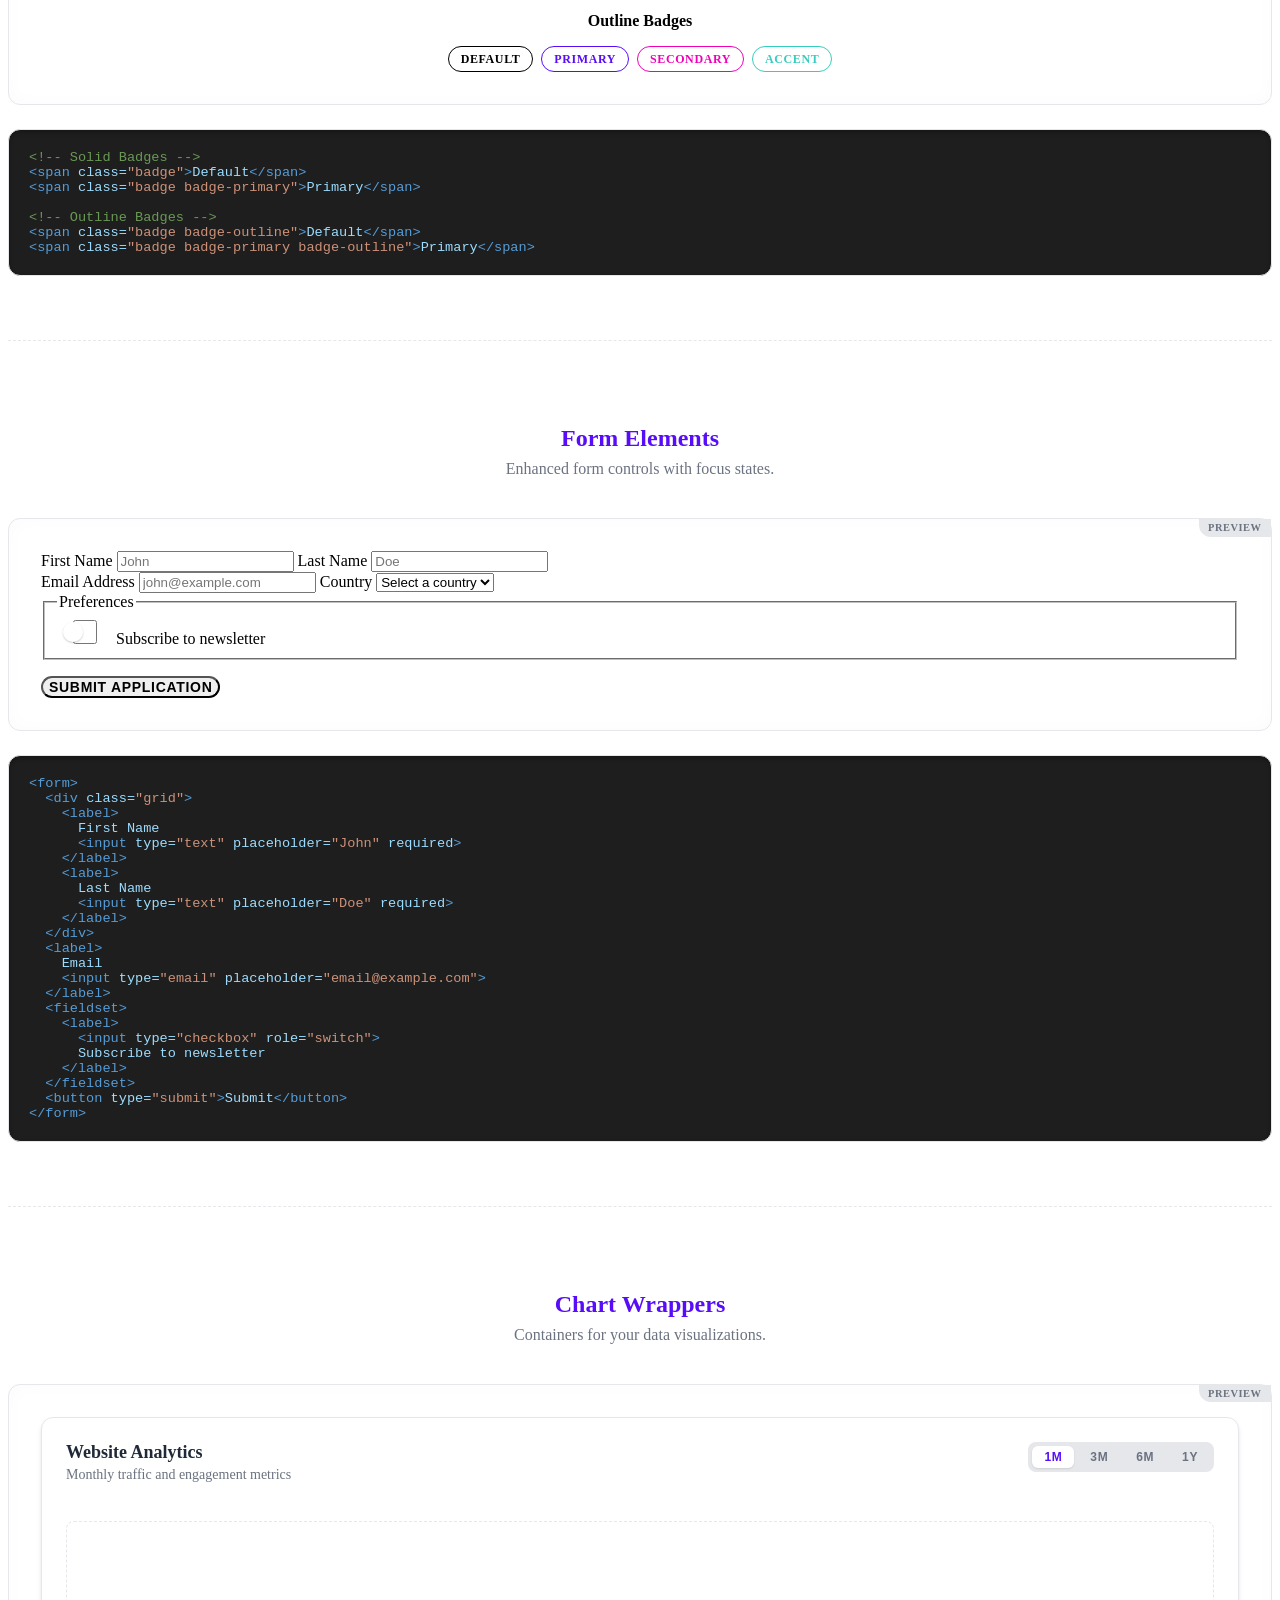
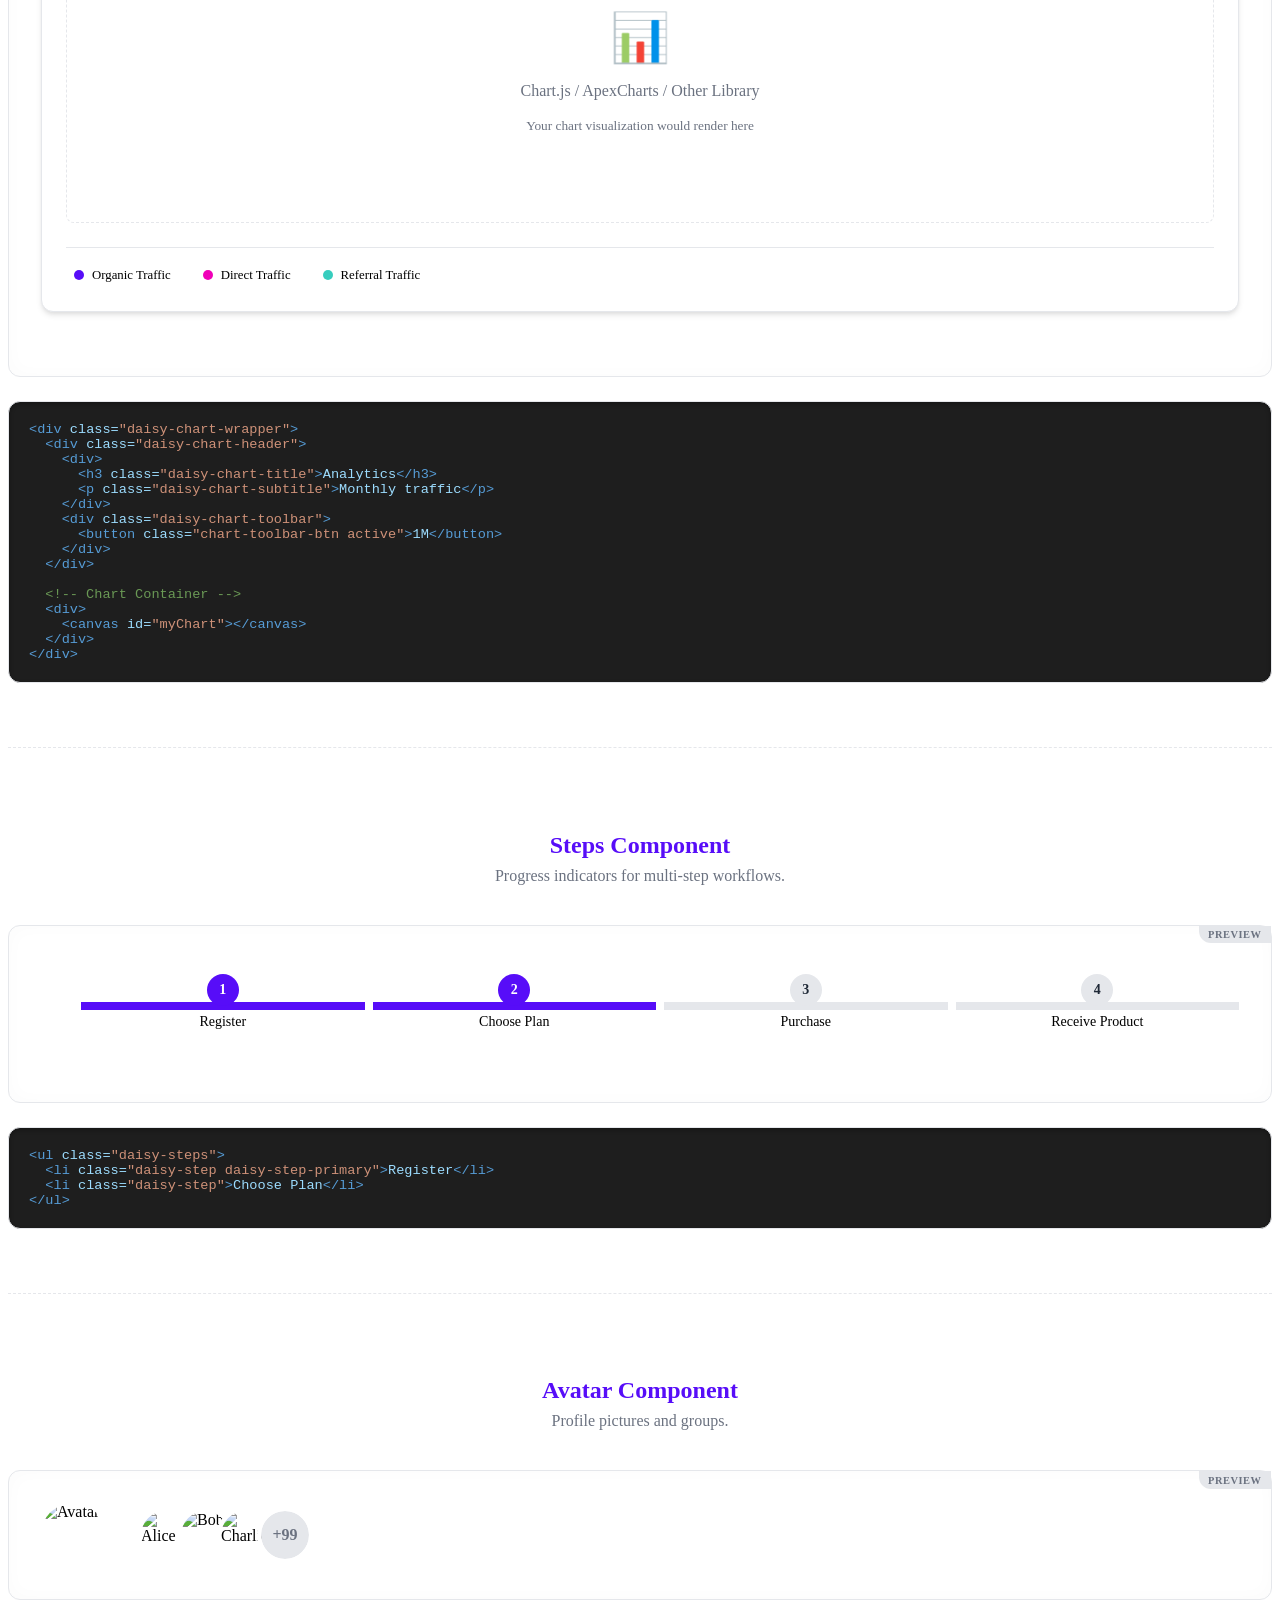
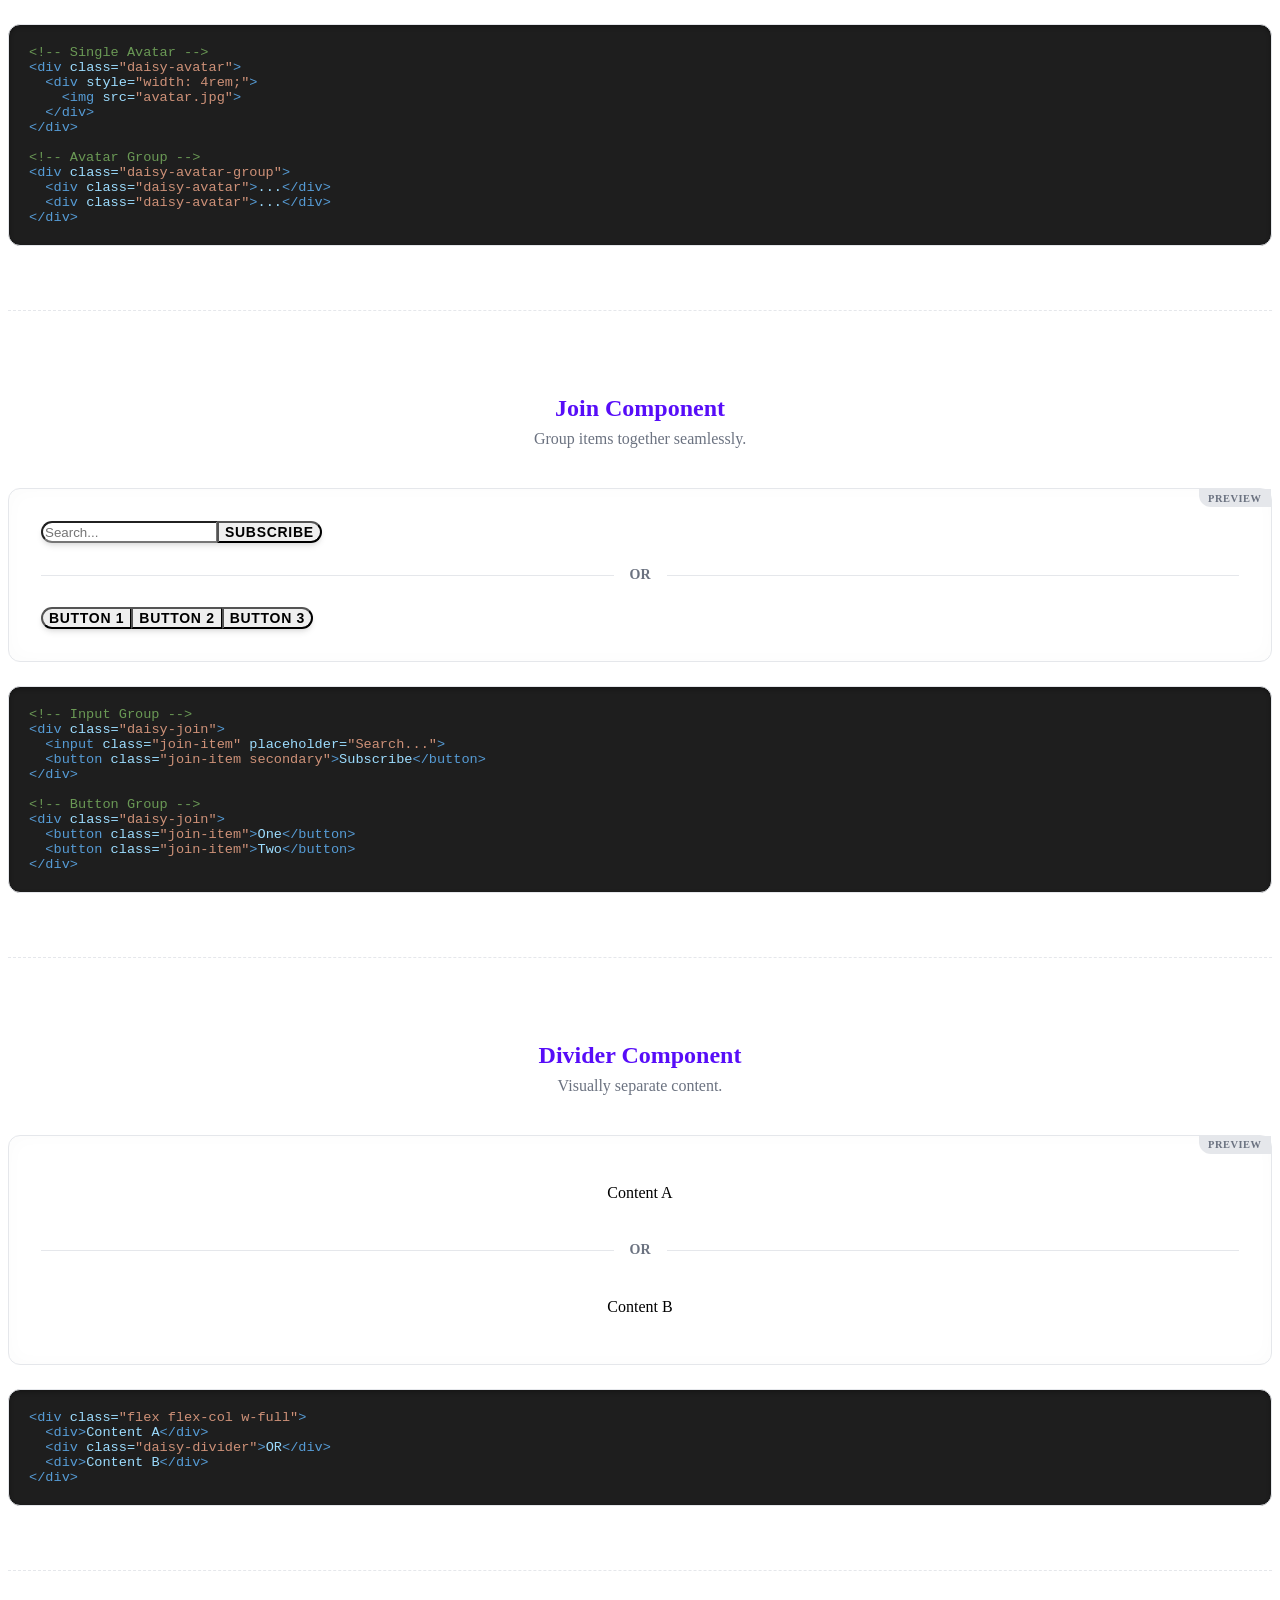
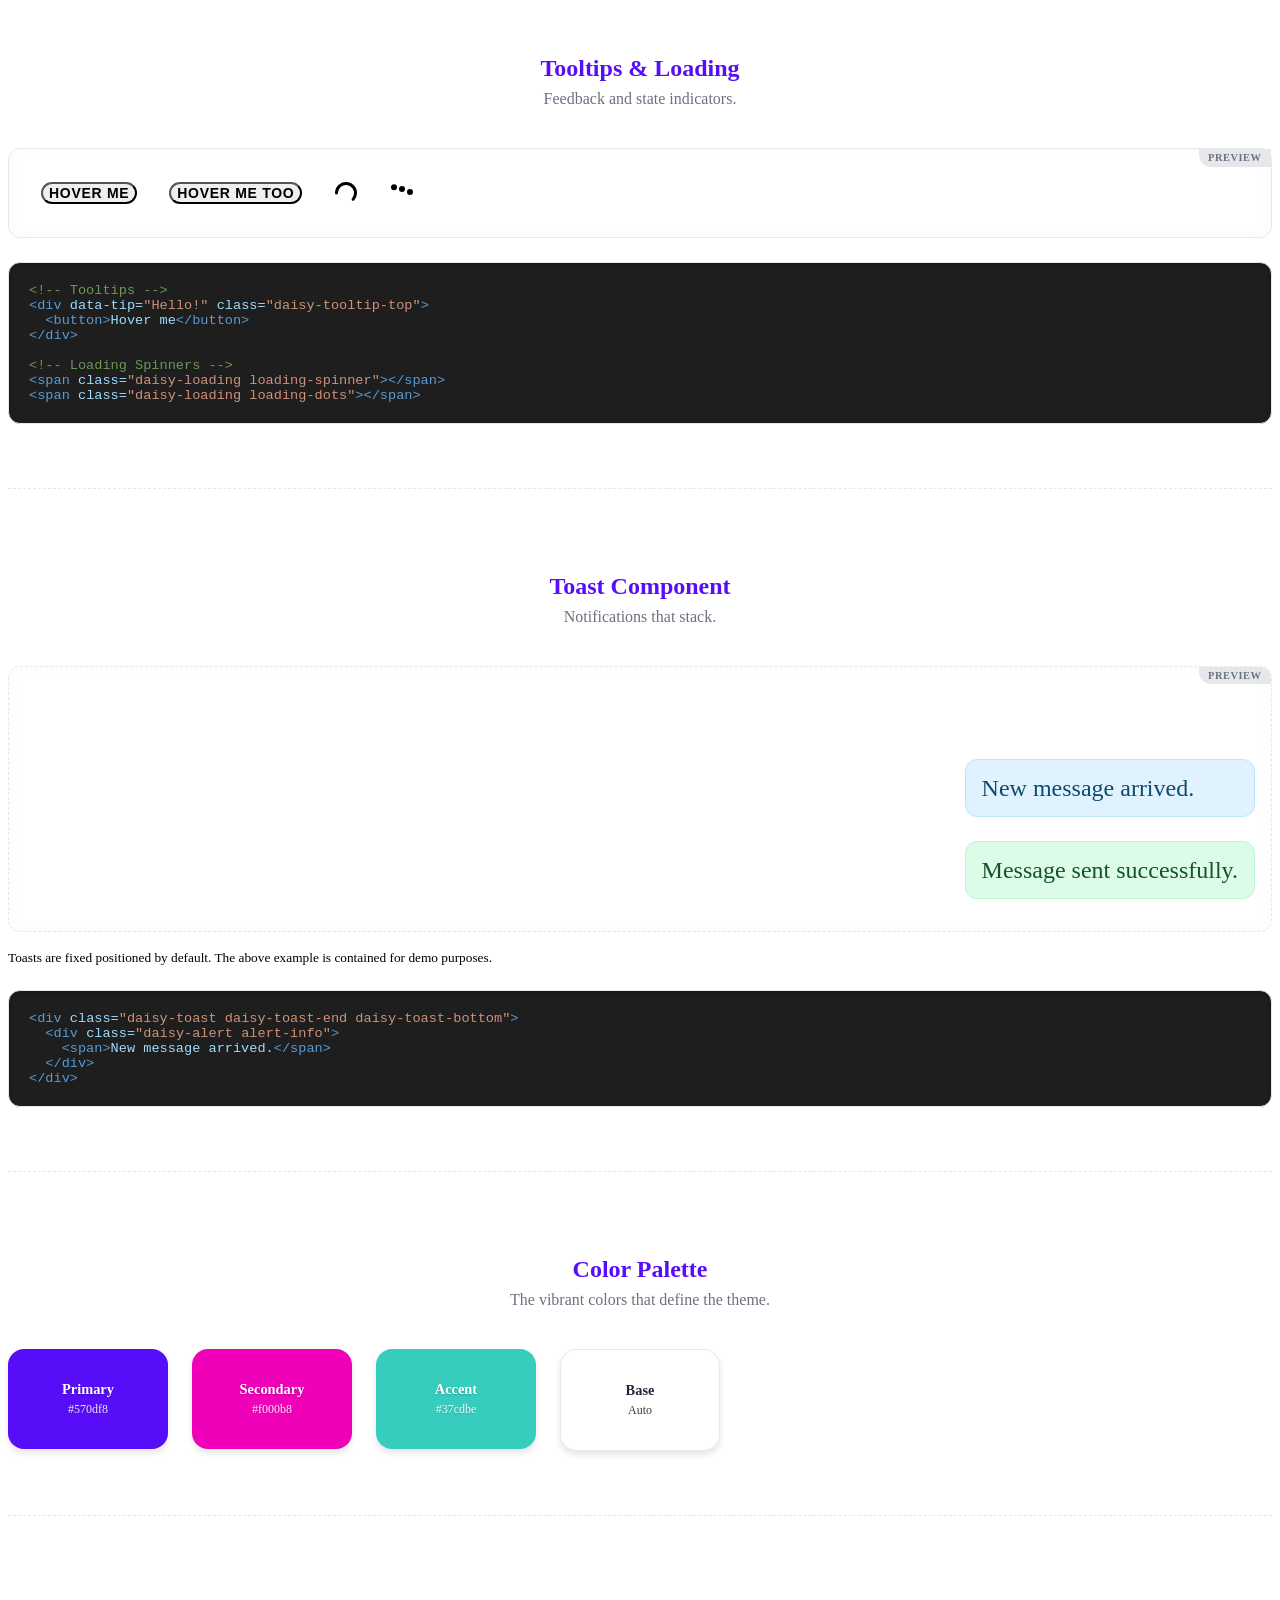
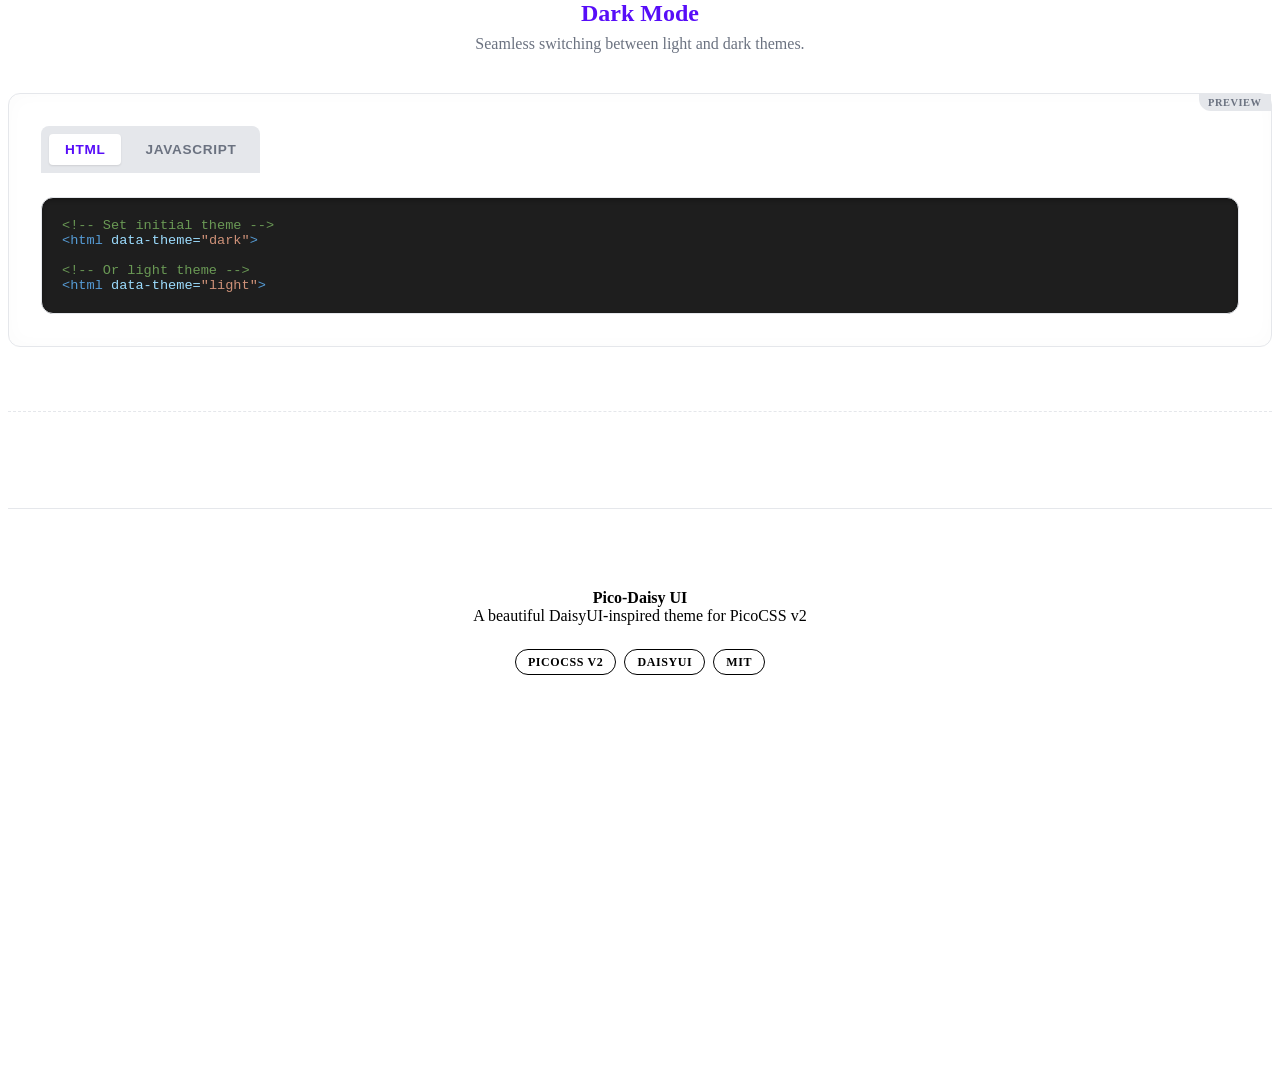
==== commit 06a7d08c: "Refactor theme variants to be monochromatic and fix Hero button color - Updated CSS color variants (" ====
--- a/index.html
+++ b/index.html
@@ -301,7 +301,7 @@
                     <span class="badge badge-outline">MIT Licensed</span>
                 </div>
                 <div style="margin-top: 2rem;">
-                    <button class="contrast">Get Started</button>
+                    <button>Get Started</button>
                     <button class="secondary outline">View Docs</button>
                 </div>
             </div>
--- a/pico-daisy.css
+++ b/pico-daisy.css
@@ -999,18 +999,18 @@
 /* Splash Background Variant */
 .daisy-hero.daisy-hero-splash {
     background-image:
-        radial-gradient(at 0% 0%, rgba(87, 13, 248, 0.15) 0px, transparent 50%),
-        radial-gradient(at 100% 0%, rgba(240, 0, 184, 0.15) 0px, transparent 50%),
-        radial-gradient(at 100% 100%, rgba(55, 205, 190, 0.15) 0px, transparent 50%),
-        radial-gradient(at 0% 100%, rgba(87, 13, 248, 0.15) 0px, transparent 50%);
+        radial-gradient(at 0% 0%, color-mix(in srgb, var(--pico-primary) 15%, transparent) 0px, transparent 50%),
+        radial-gradient(at 100% 0%, color-mix(in srgb, var(--pico-primary) 15%, transparent) 0px, transparent 50%),
+        radial-gradient(at 100% 100%, color-mix(in srgb, var(--pico-primary) 15%, transparent) 0px, transparent 50%),
+        radial-gradient(at 0% 100%, color-mix(in srgb, var(--pico-primary) 15%, transparent) 0px, transparent 50%);
     background-color: var(--pico-background-color);
     background-size: 100% 100%;
 }
 
 [data-theme="dark"] .daisy-hero.daisy-hero-splash {
     background-image:
-        radial-gradient(at 0% 0%, rgba(87, 13, 248, 0.3) 0px, transparent 50%),
-        radial-gradient(at 100% 0%, rgba(240, 0, 184, 0.3) 0px, transparent 50%),
-        radial-gradient(at 100% 100%, rgba(55, 205, 190, 0.3) 0px, transparent 50%),
-        radial-gradient(at 0% 100%, rgba(87, 13, 248, 0.3) 0px, transparent 50%);
-}
+        radial-gradient(at 0% 0%, color-mix(in srgb, var(--pico-primary) 30%, transparent) 0px, transparent 50%),
+        radial-gradient(at 100% 0%, color-mix(in srgb, var(--pico-primary) 30%, transparent) 0px, transparent 50%),
+        radial-gradient(at 100% 100%, color-mix(in srgb, var(--pico-primary) 30%, transparent) 0px, transparent 50%),
+        radial-gradient(at 0% 100%, color-mix(in srgb, var(--pico-primary) 30%, transparent) 0px, transparent 50%);
+}
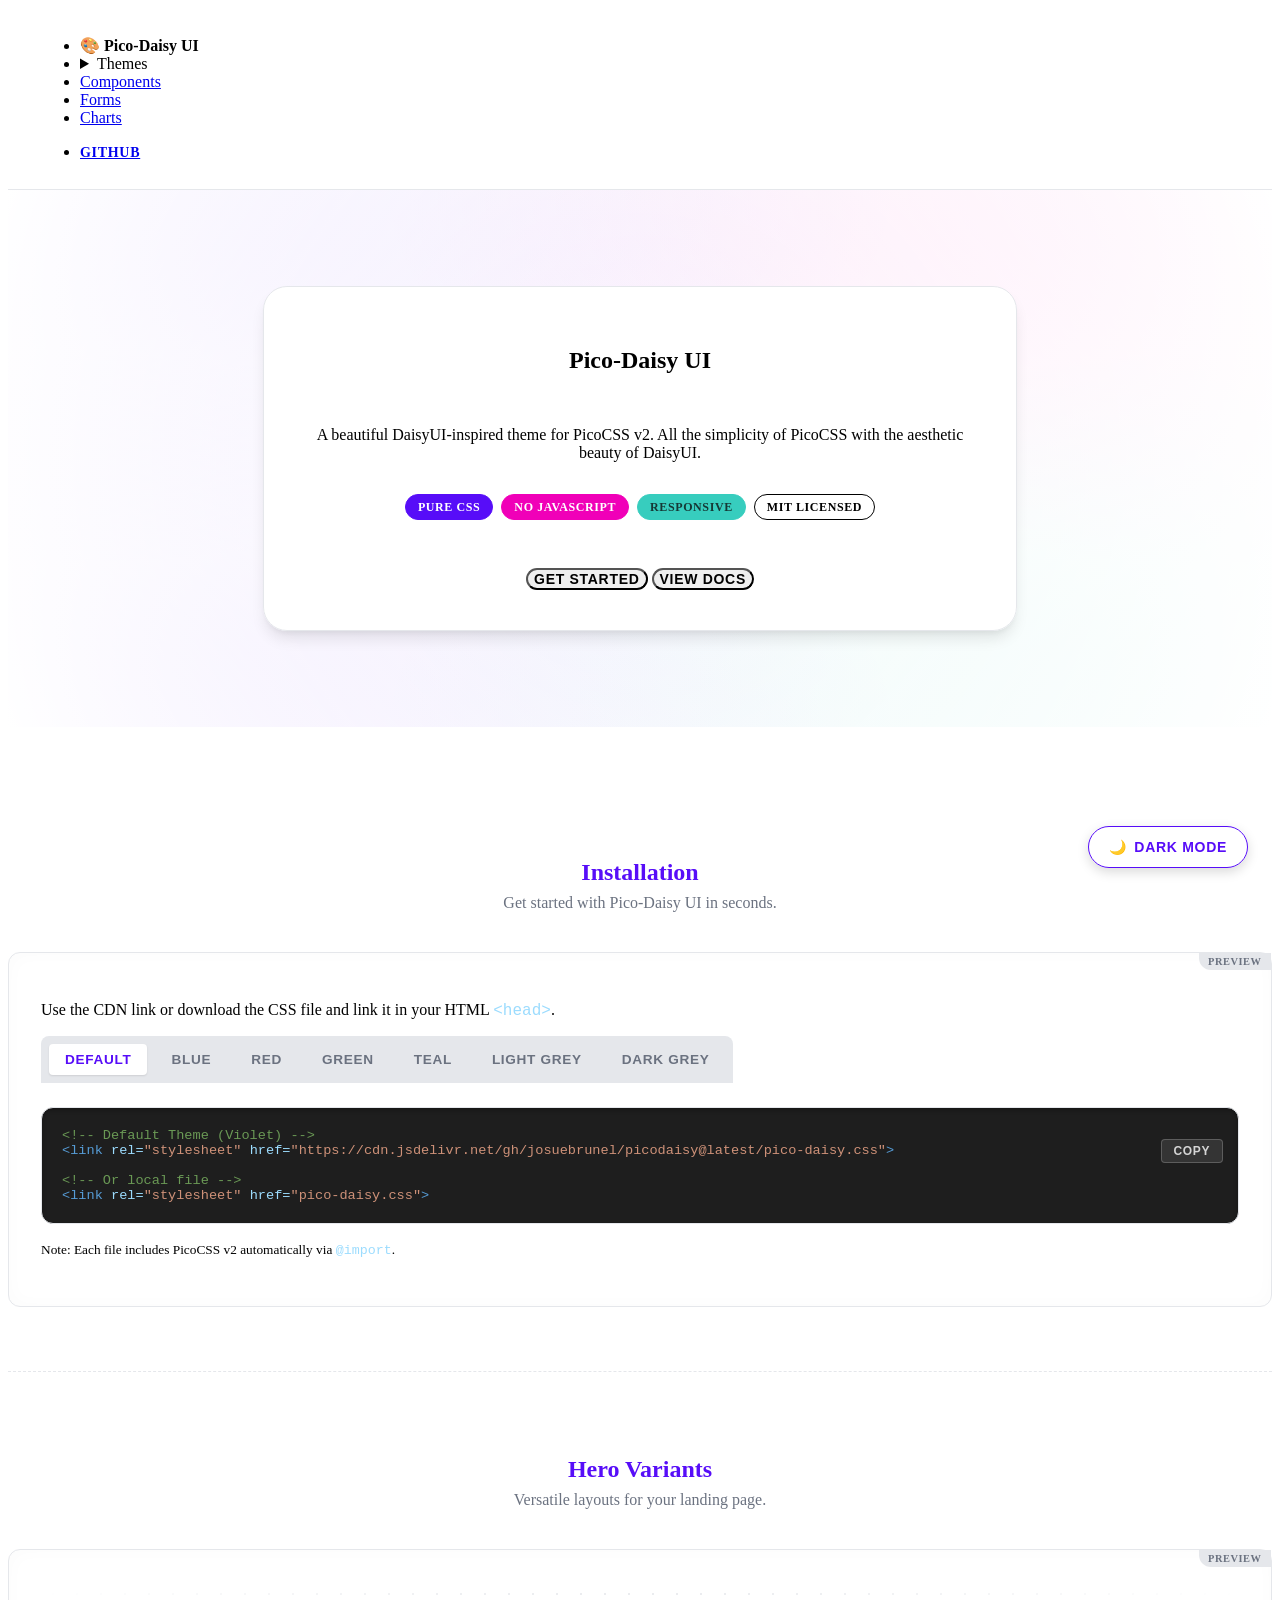
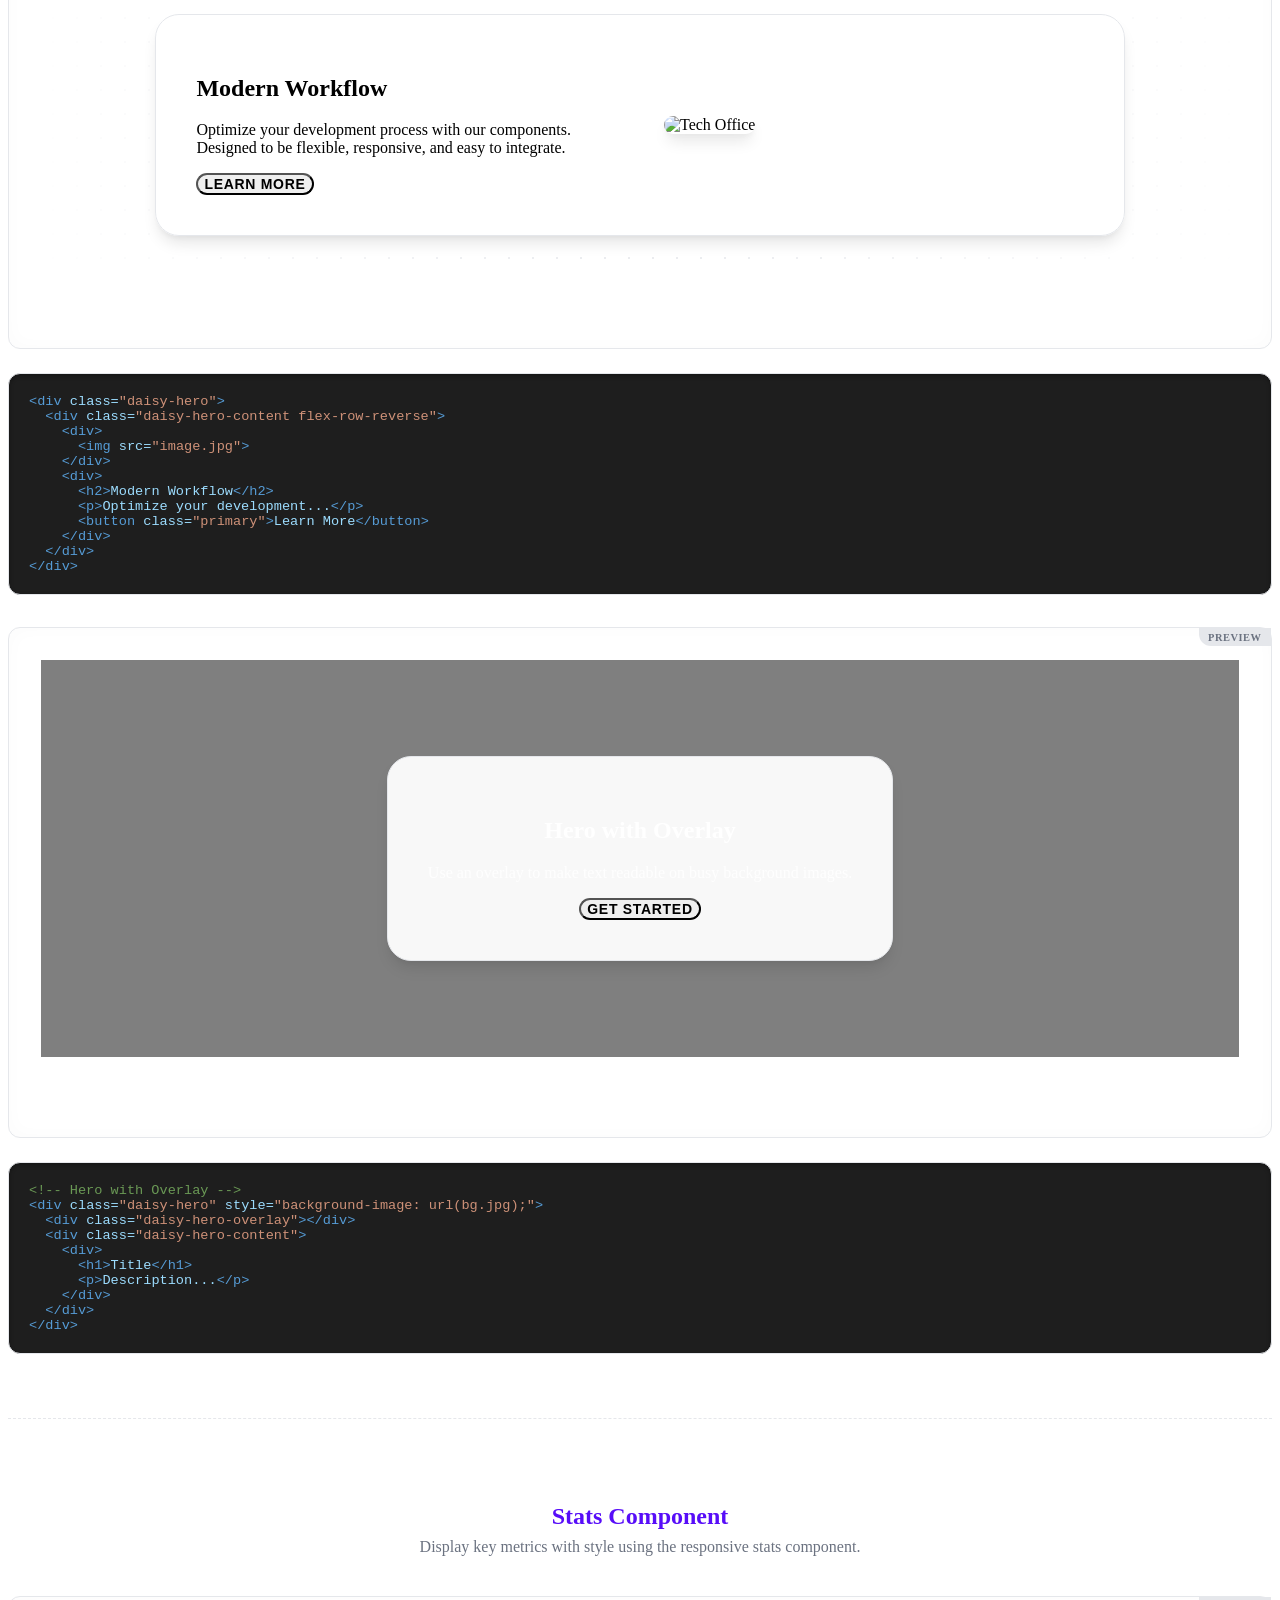
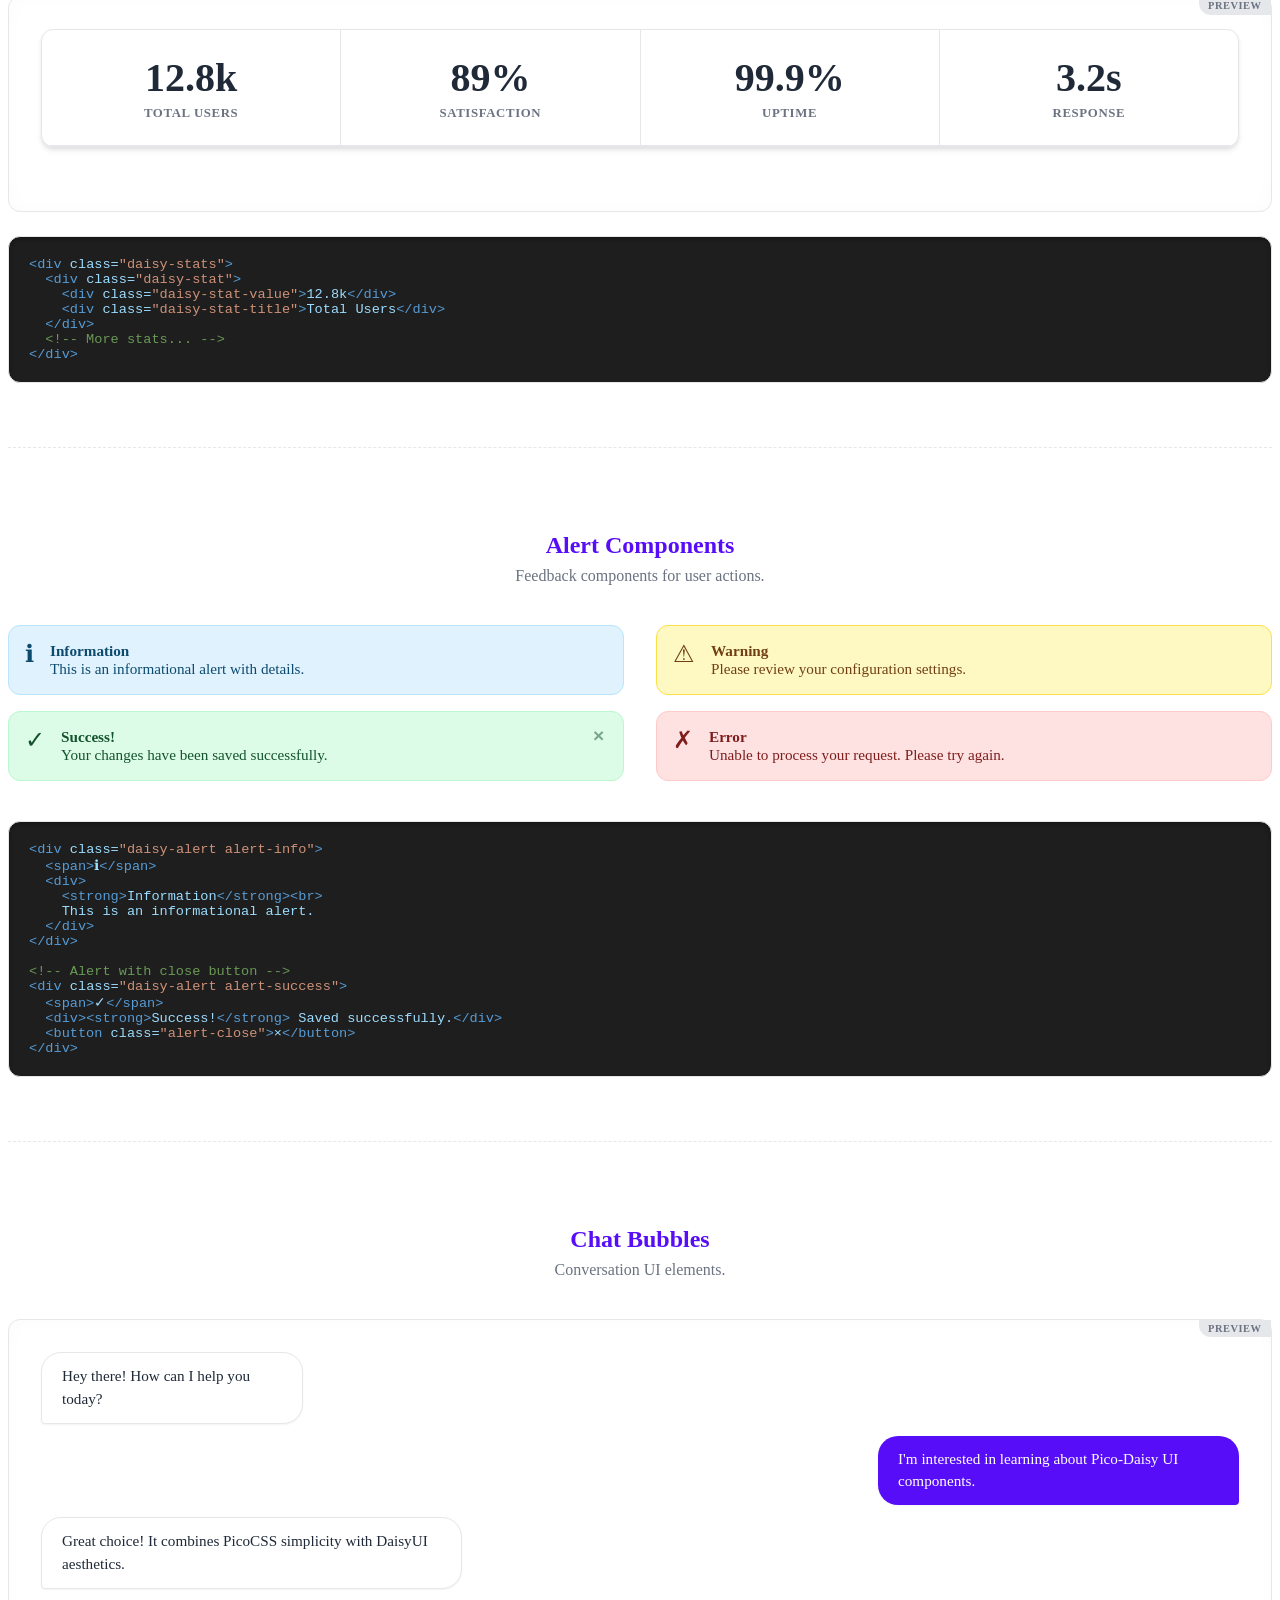
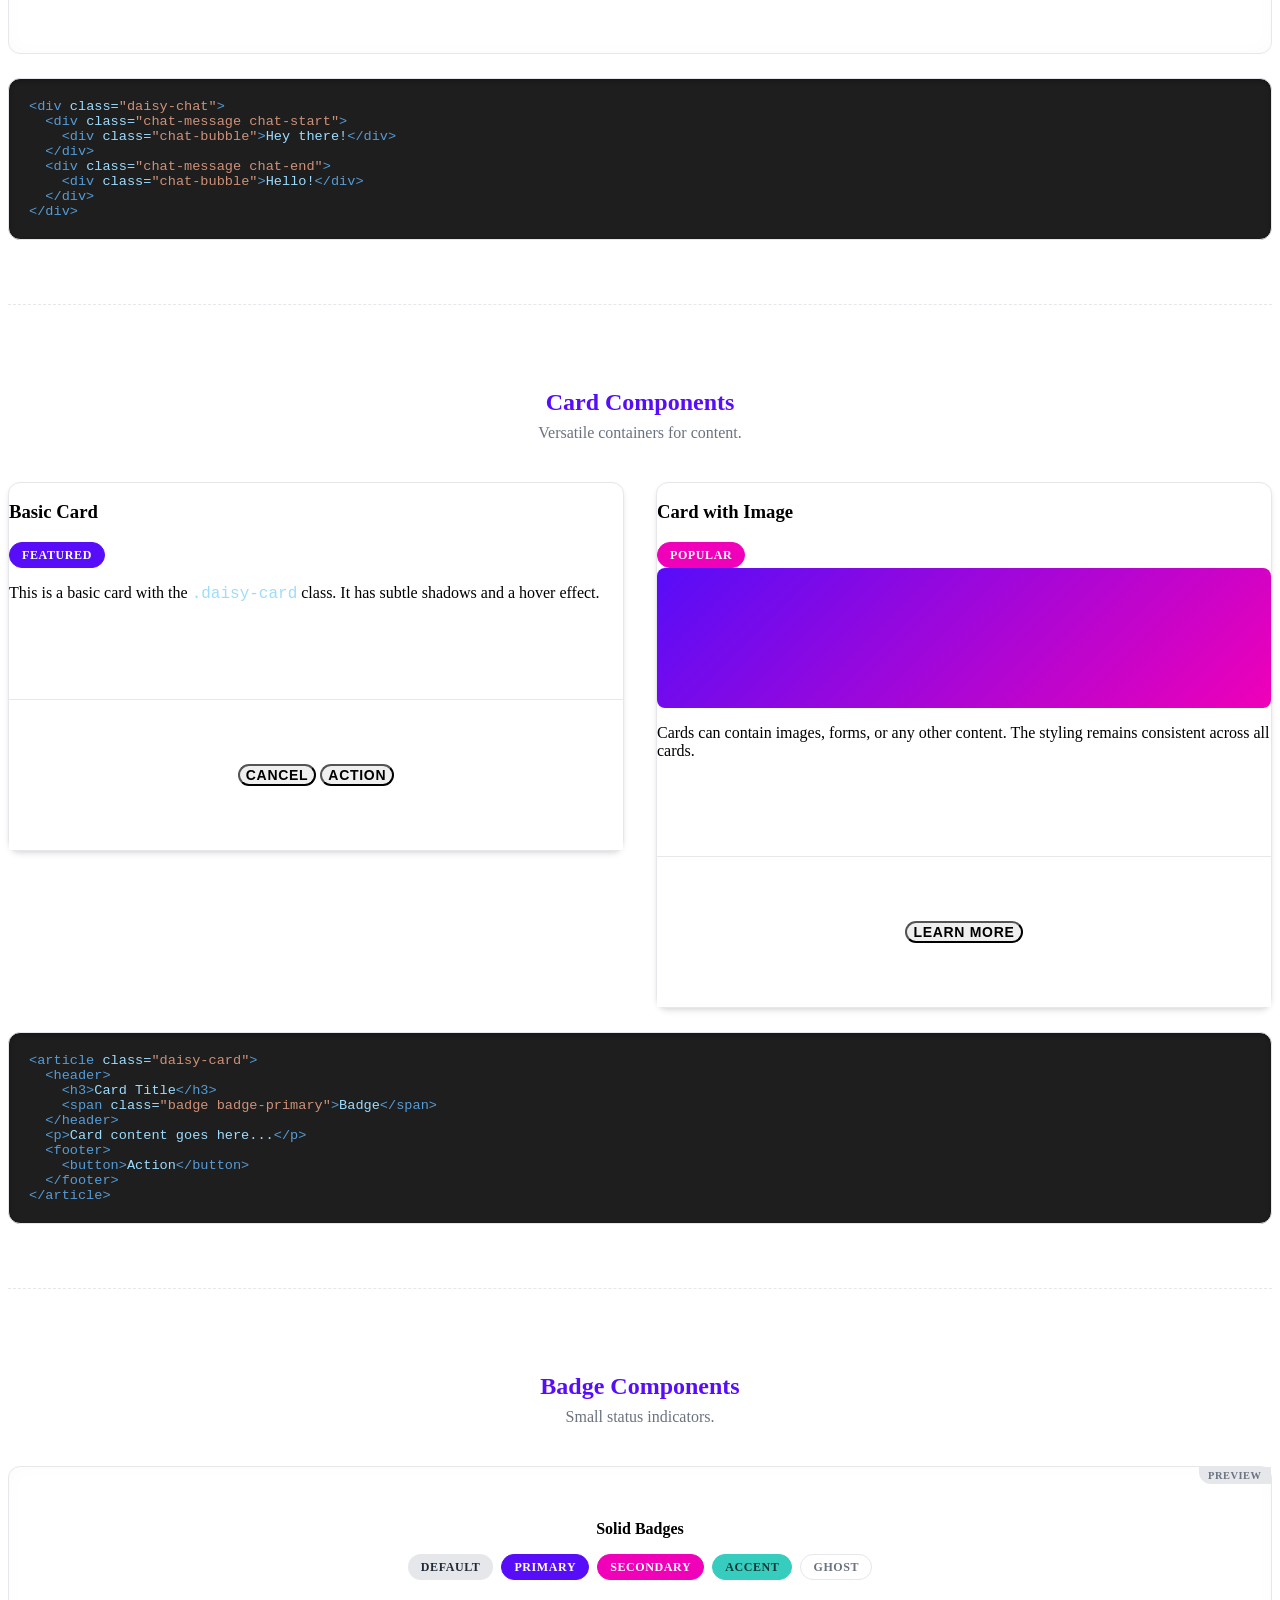
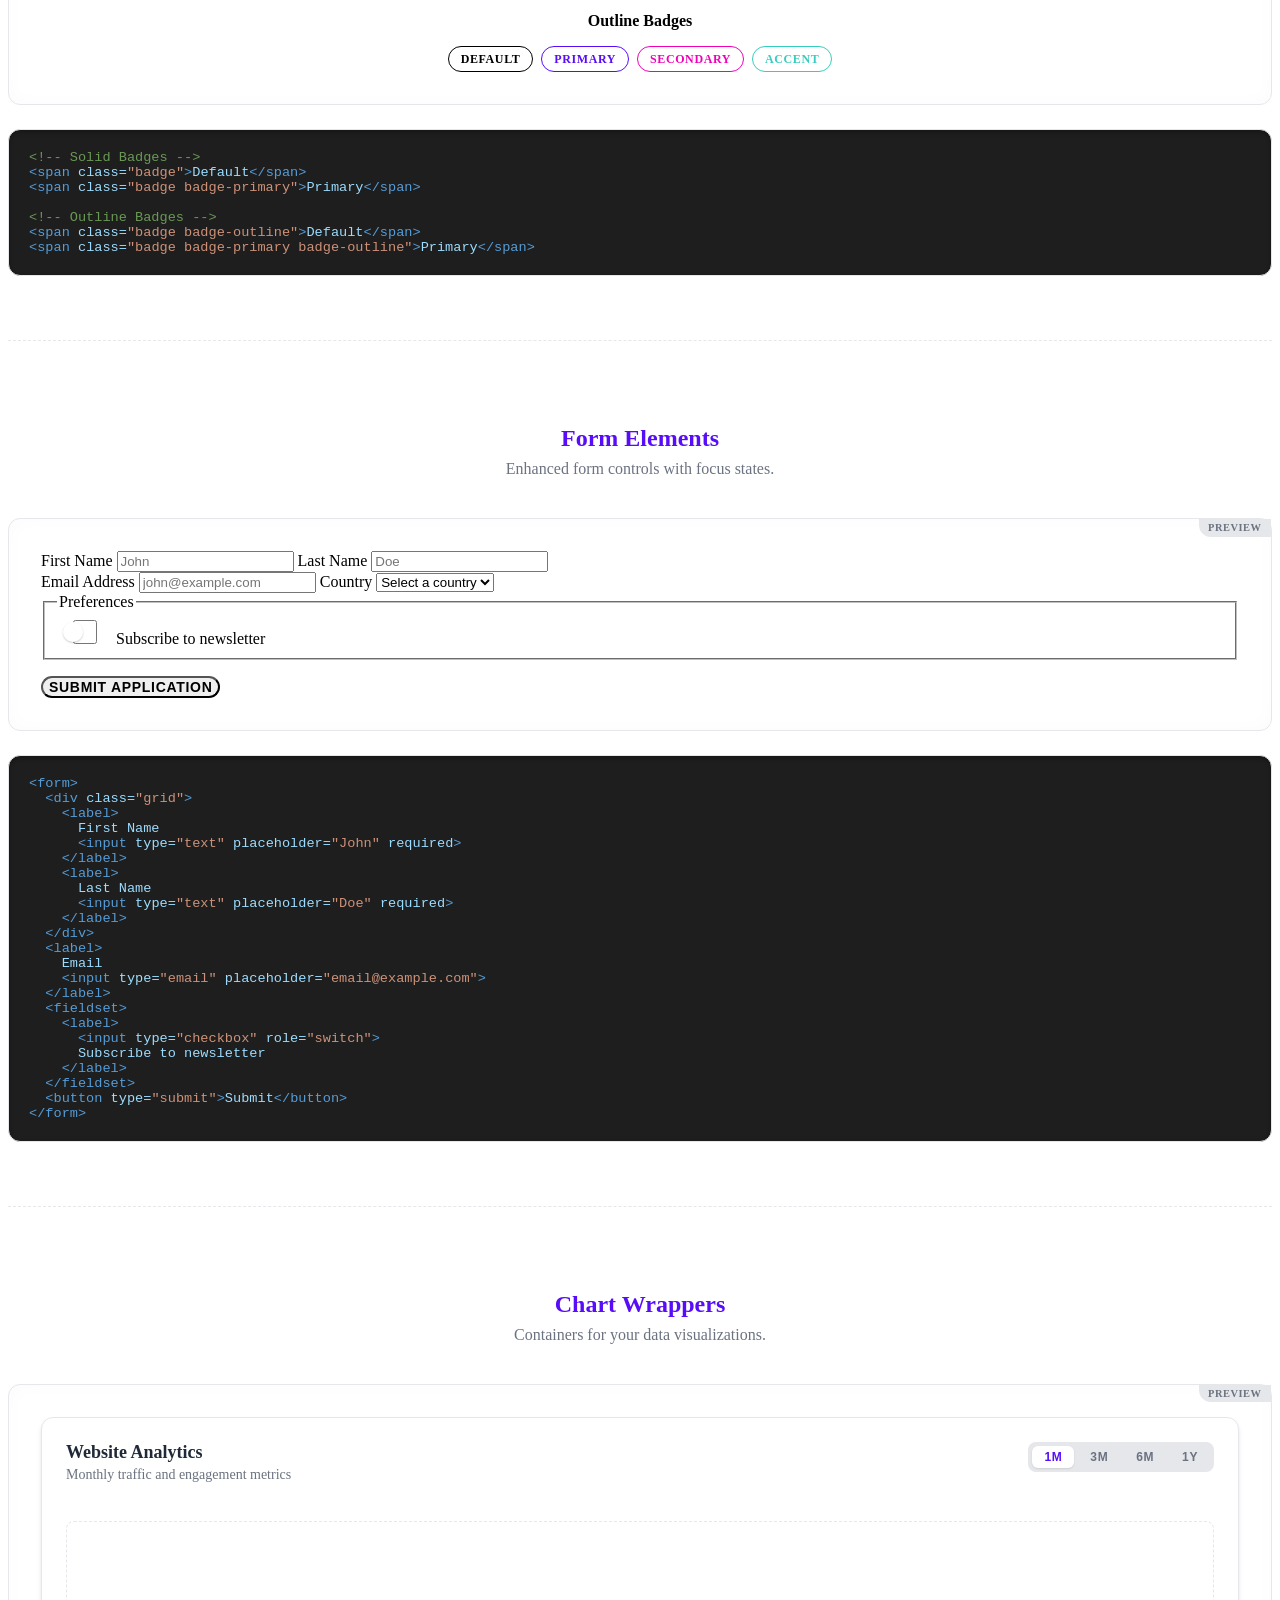
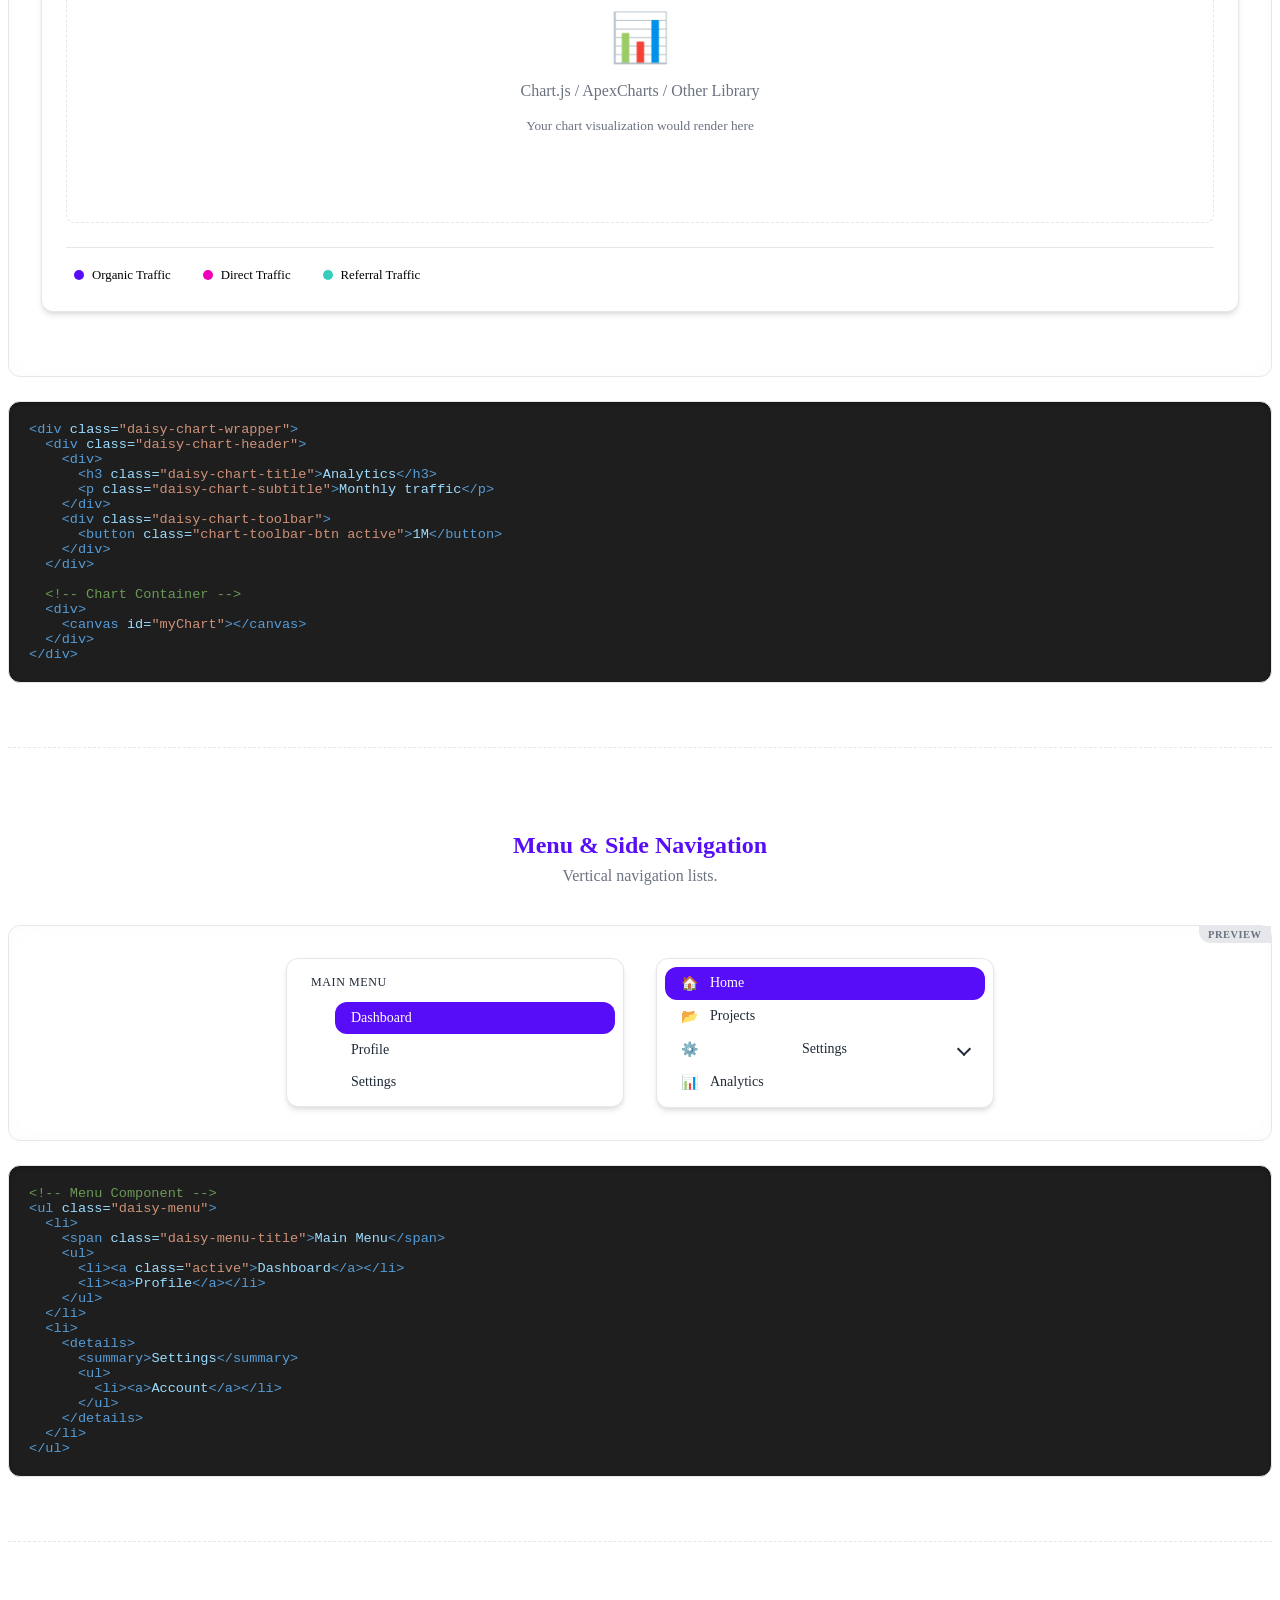
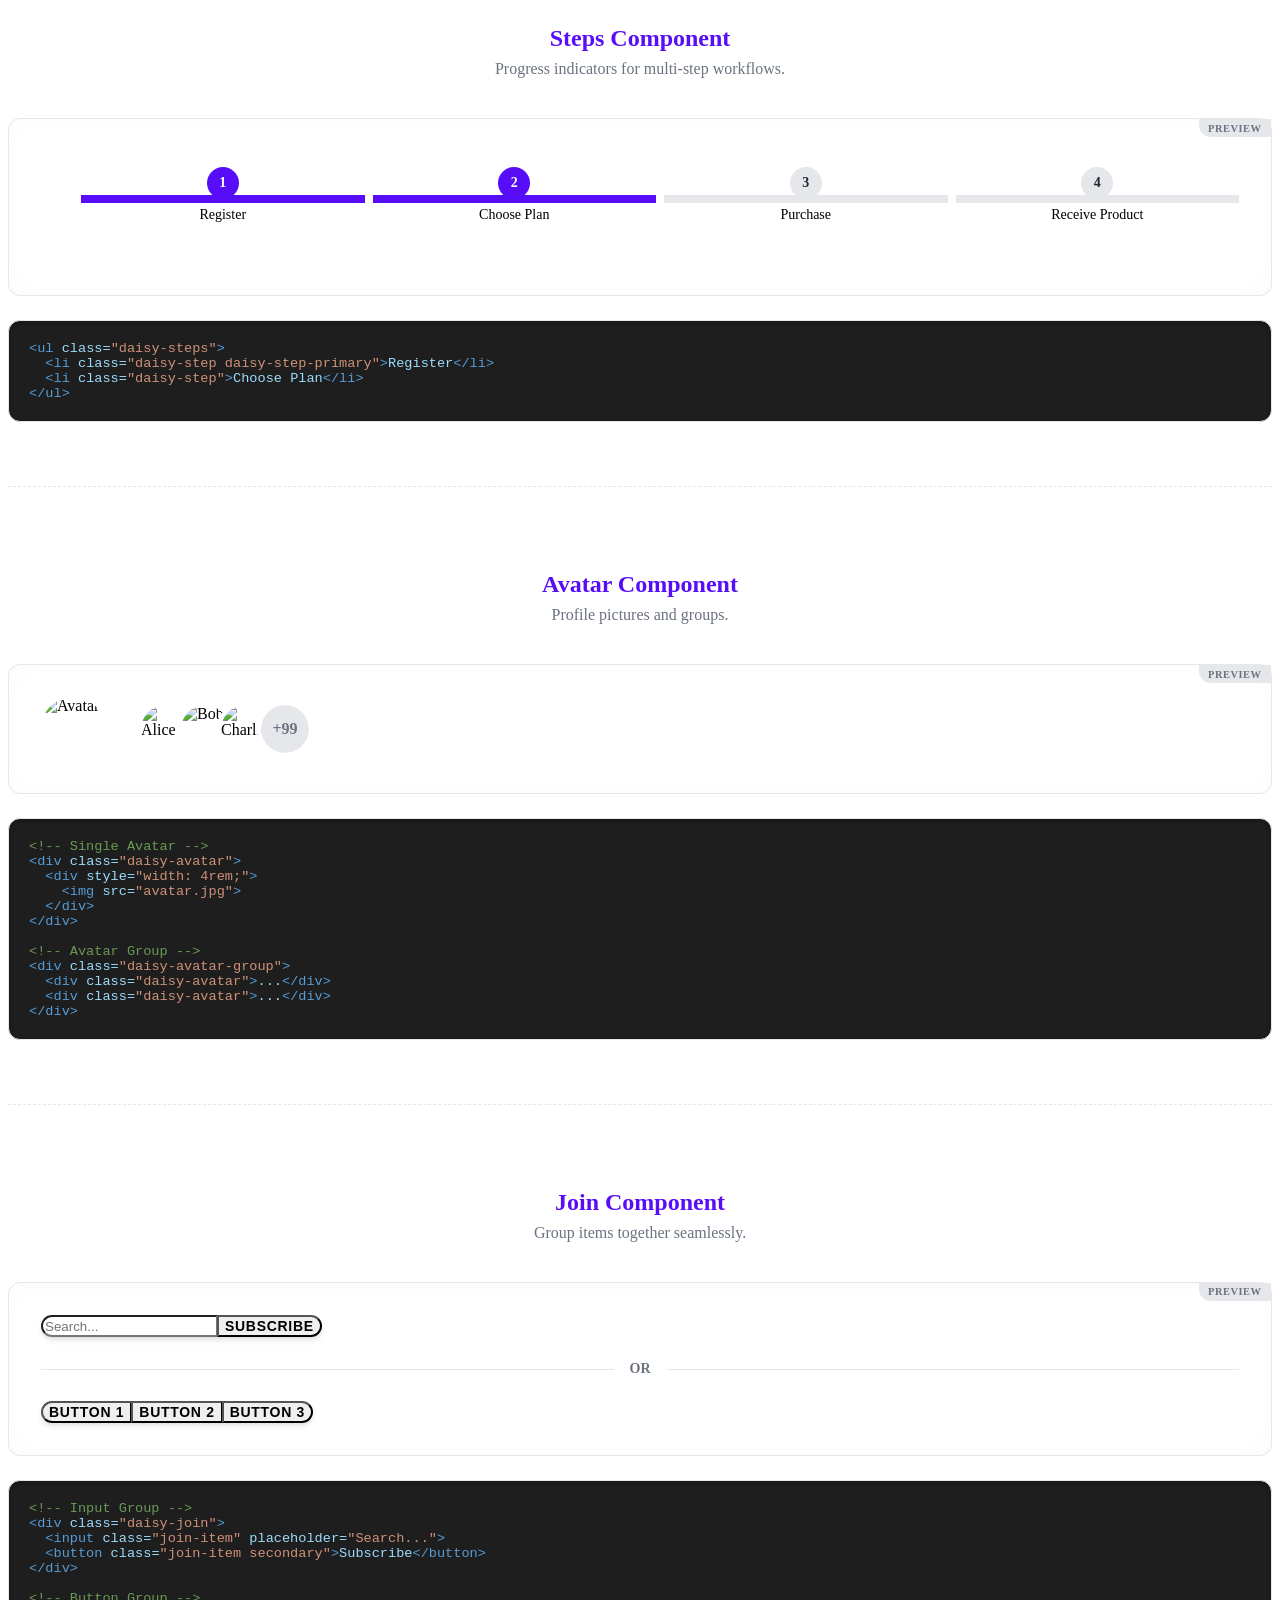
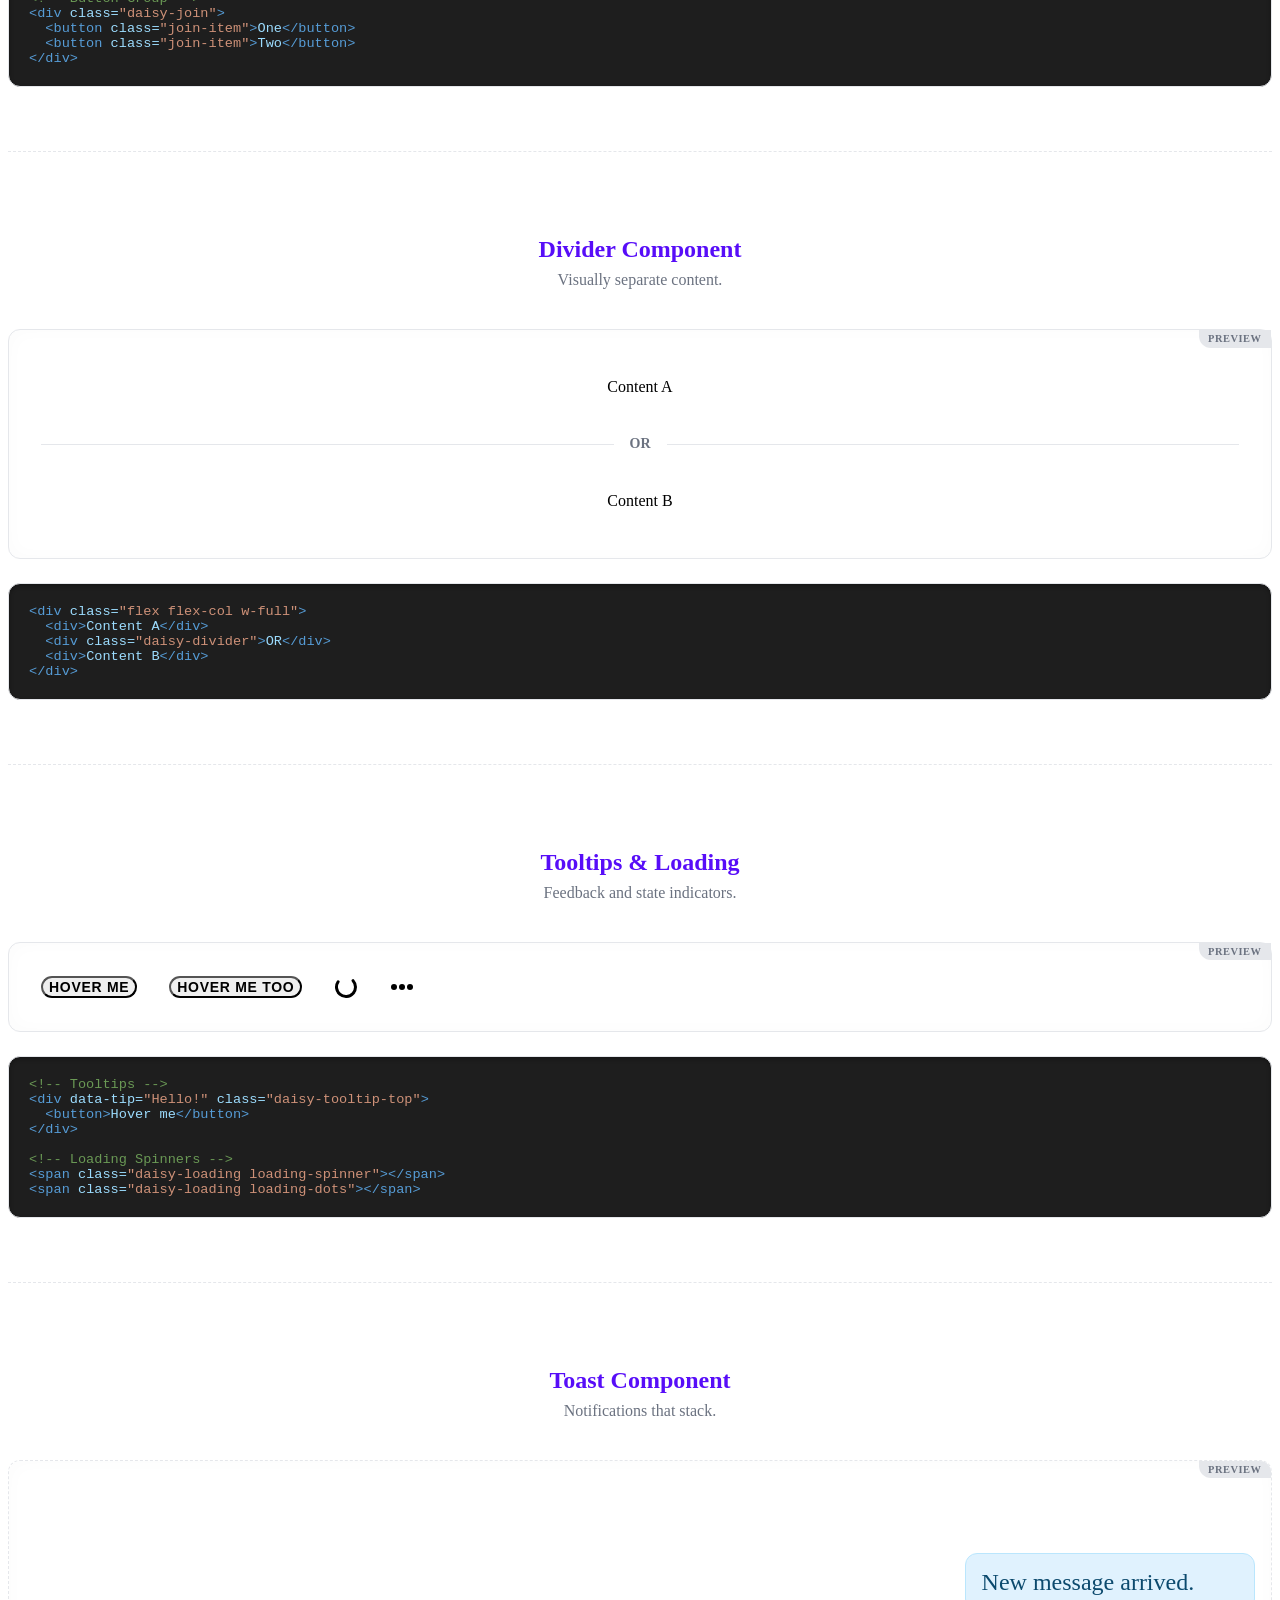
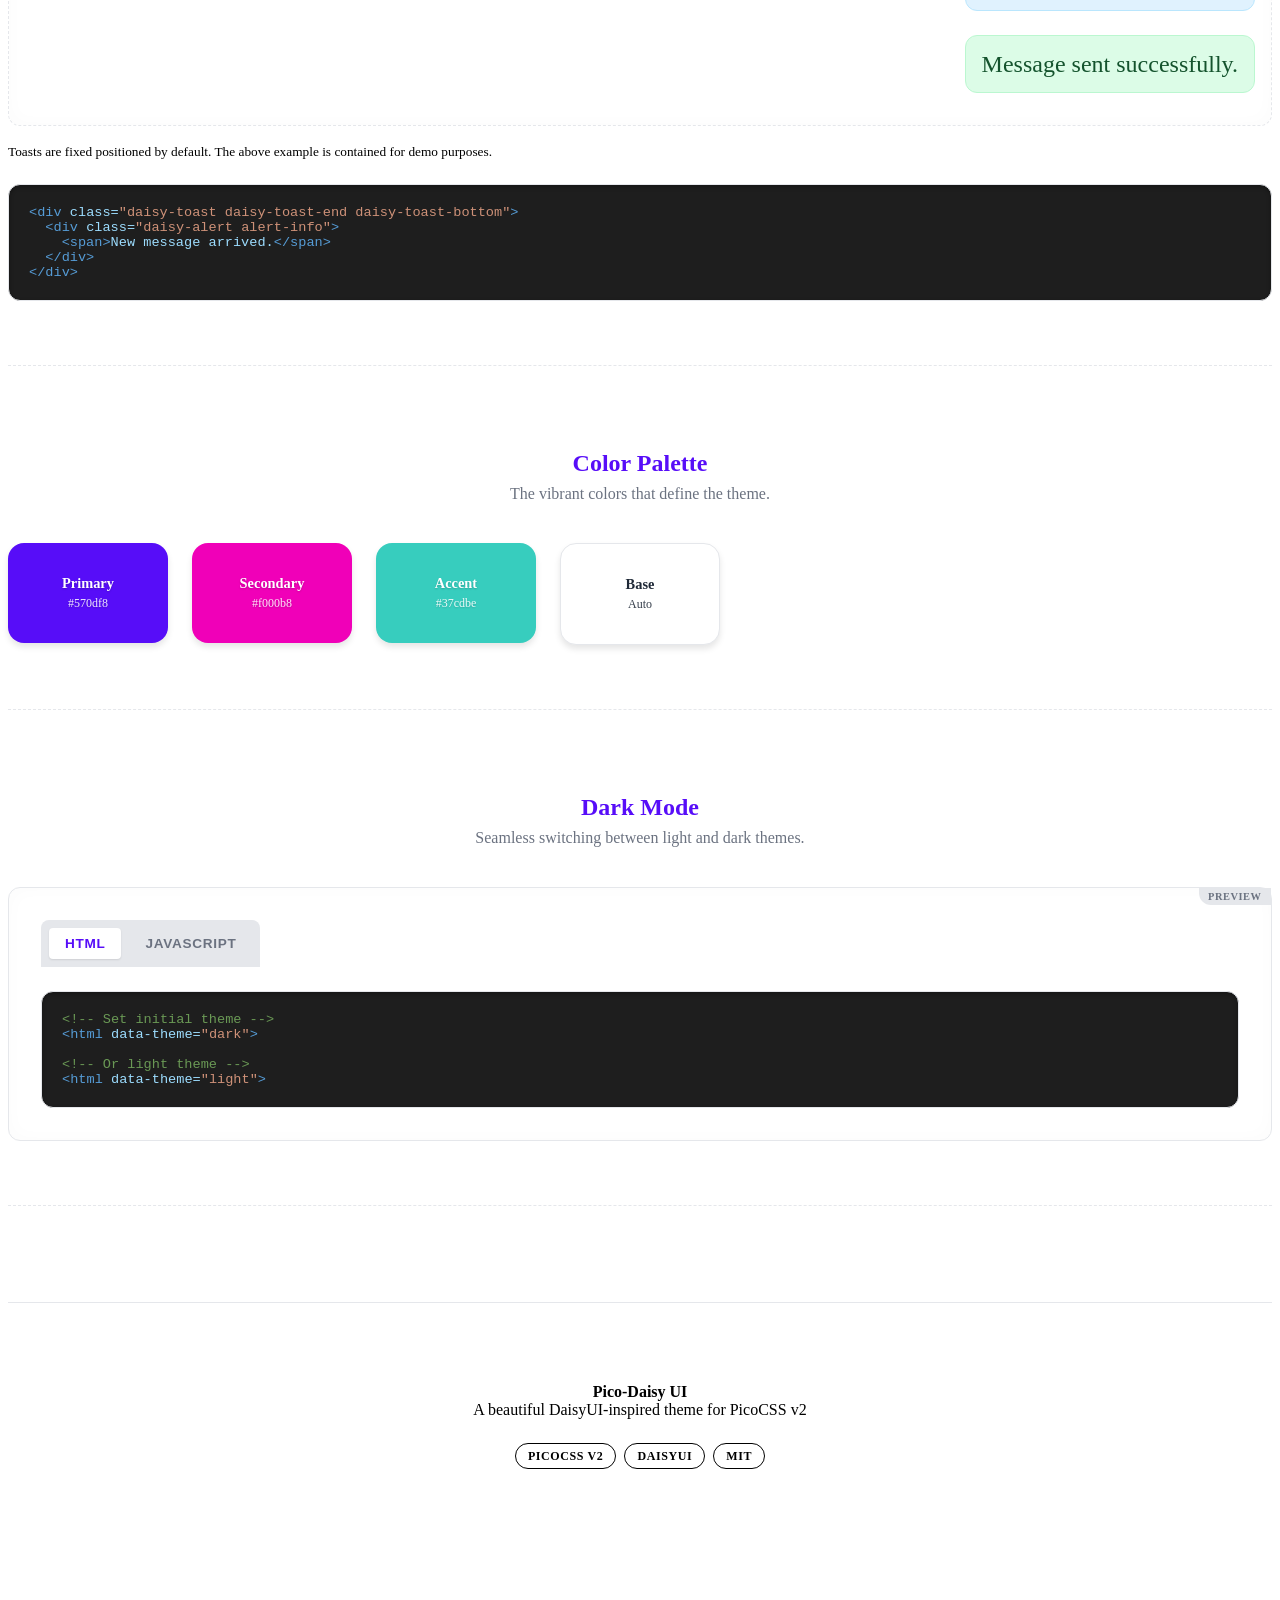
==== commit 176f9cf0: "feat: Add Side Navigation Menu component - Added `.daisy-menu` component to `pico-daisy.css` with su" ====
--- a/index.html
+++ b/index.html
@@ -301,7 +301,7 @@
                     <span class="badge badge-outline">MIT Licensed</span>
                 </div>
                 <div style="margin-top: 2rem;">
-                    <button>Get Started</button>
+                    <button class="contrast">Get Started</button>
                     <button class="secondary outline">View Docs</button>
                 </div>
             </div>
@@ -830,6 +830,82 @@
 <span class="tag">&lt;/div&gt;</span></code></pre>
         </section>
 
+        <!-- Menu / Side Nav Demo -->
+        <section class="demo-section">
+            <div class="demo-header">
+                <h2 class="demo-title">Menu & Side Navigation</h2>
+                <p class="demo-subtitle">Vertical navigation lists.</p>
+            </div>
+
+            <div class="component-demo" style="display: flex; gap: 2rem; flex-wrap: wrap; align-items: flex-start; justify-content: center;">
+                <!-- Basic Menu -->
+                <ul class="daisy-menu">
+                    <li>
+                        <span class="daisy-menu-title">Main Menu</span>
+                        <ul>
+                            <li><a class="active">Dashboard</a></li>
+                            <li><a>Profile</a></li>
+                            <li><a>Settings</a></li>
+                        </ul>
+                    </li>
+                </ul>
+
+                <!-- Menu with Icons & Nested -->
+                <ul class="daisy-menu">
+                    <li>
+                        <a class="active">
+                            <span>🏠</span>
+                            Home
+                        </a>
+                    </li>
+                    <li>
+                        <a>
+                            <span>📂</span>
+                            Projects
+                        </a>
+                    </li>
+                    <li>
+                        <details>
+                            <summary>
+                                <span>⚙️</span>
+                                Settings
+                            </summary>
+                            <ul>
+                                <li><a>Account</a></li>
+                                <li><a>Security</a></li>
+                                <li><a>Billing</a></li>
+                            </ul>
+                        </details>
+                    </li>
+                    <li>
+                        <a>
+                            <span>📊</span>
+                            Analytics
+                        </a>
+                    </li>
+                </ul>
+            </div>
+
+            <pre><code><span class="comment">&lt;!-- Menu Component --&gt;</span>
+<span class="tag">&lt;ul</span> <span class="attr">class</span>=<span class="val">"daisy-menu"</span><span class="tag">&gt;</span>
+  <span class="tag">&lt;li&gt;</span>
+    <span class="tag">&lt;span</span> <span class="attr">class</span>=<span class="val">"daisy-menu-title"</span><span class="tag">&gt;</span>Main Menu<span class="tag">&lt;/span&gt;</span>
+    <span class="tag">&lt;ul&gt;</span>
+      <span class="tag">&lt;li&gt;&lt;a</span> <span class="attr">class</span>=<span class="val">"active"</span><span class="tag">&gt;</span>Dashboard<span class="tag">&lt;/a&gt;&lt;/li&gt;</span>
+      <span class="tag">&lt;li&gt;&lt;a&gt;</span>Profile<span class="tag">&lt;/a&gt;&lt;/li&gt;</span>
+    <span class="tag">&lt;/ul&gt;</span>
+  <span class="tag">&lt;/li&gt;</span>
+  <span class="tag">&lt;li&gt;</span>
+    <span class="tag">&lt;details&gt;</span>
+      <span class="tag">&lt;summary&gt;</span>Settings<span class="tag">&lt;/summary&gt;</span>
+      <span class="tag">&lt;ul&gt;</span>
+        <span class="tag">&lt;li&gt;&lt;a&gt;</span>Account<span class="tag">&lt;/a&gt;&lt;/li&gt;</span>
+      <span class="tag">&lt;/ul&gt;</span>
+    <span class="tag">&lt;/details&gt;</span>
+  <span class="tag">&lt;/li&gt;</span>
+<span class="tag">&lt;/ul&gt;</span></code></pre>
+        </section>
+
         <!-- Steps Demo -->
         <section class="demo-section">
             <div class="demo-header">
--- a/pico-daisy.css
+++ b/pico-daisy.css
@@ -647,6 +647,141 @@
 
 /* --- 3. NEW COMPONENTS --- */
 
+/* Menu / Side Navigation */
+.daisy-menu {
+    display: flex;
+    flex-direction: column;
+    padding: 0.5rem;
+    font-size: 0.875rem;
+    background-color: var(--pico-card-background-color);
+    border-radius: var(--pico-border-radius);
+    box-shadow: var(--pico-box-shadow);
+    border: 1px solid var(--pico-muted-border-color);
+    width: 100%;
+    max-width: 20rem; /* Default max width, can be overridden */
+    list-style-type: none;
+    margin: 0;
+}
+
+.daisy-menu li {
+    position: relative;
+    display: flex;
+    flex-direction: column;
+    list-style: none;
+    margin: 0;
+    padding: 0;
+}
+
+.daisy-menu li > a,
+.daisy-menu li > span {
+    display: flex;
+    align-items: center;
+    gap: 0.75rem;
+    padding: 0.5rem 1rem;
+    border-radius: var(--pico-border-radius);
+    color: var(--pico-color);
+    text-decoration: none;
+    transition: background-color 0.2s, color 0.2s;
+    cursor: pointer;
+    font-weight: 500;
+}
+
+.daisy-menu li > a:hover,
+.daisy-menu li > span:hover {
+    background-color: var(--pico-muted-border-color);
+    text-decoration: none;
+}
+
+.daisy-menu li > a.active,
+.daisy-menu li > a:active {
+    background-color: var(--pico-primary);
+    color: var(--pico-primary-inverse);
+}
+
+.daisy-menu li > a:focus-visible {
+    outline: 2px solid var(--pico-primary);
+    outline-offset: 2px;
+}
+
+/* Menu Title */
+.daisy-menu-title {
+    padding: 0.5rem 1rem;
+    color: var(--pico-muted-color);
+    font-size: 0.75rem;
+    font-weight: 700;
+    text-transform: uppercase;
+    letter-spacing: 0.05em;
+    margin-top: 0.5rem;
+    margin-bottom: 0.25rem;
+    display: block;
+}
+
+.daisy-menu li:first-child .daisy-menu-title {
+    margin-top: 0;
+}
+
+/* Collapsible / Nested Menu (Simple Accordion) */
+.daisy-menu details {
+    width: 100%;
+    margin-bottom: 0;
+    border: none;
+    background: transparent;
+    padding: 0;
+}
+
+.daisy-menu details summary {
+    padding: 0.5rem 1rem;
+    border-radius: var(--pico-border-radius);
+    list-style: none; /* Hide default triangle */
+    cursor: pointer;
+    display: flex;
+    justify-content: space-between;
+    align-items: center;
+    color: var(--pico-color);
+    font-weight: 500;
+    transition: background-color 0.2s;
+    outline: none;
+    margin-bottom: 0;
+}
+
+.daisy-menu details summary::-webkit-details-marker {
+  display: none;
+}
+
+.daisy-menu details summary:hover {
+    background-color: var(--pico-muted-border-color);
+}
+
+.daisy-menu details summary::after {
+    content: "";
+    width: 0.5rem;
+    height: 0.5rem;
+    border-right: 2px solid currentColor;
+    border-bottom: 2px solid currentColor;
+    transform: rotate(45deg);
+    transition: transform 0.2s;
+    margin-left: 0.5rem;
+}
+
+.daisy-menu details[open] summary::after {
+    transform: rotate(225deg);
+}
+
+.daisy-menu details ul {
+    margin: 0;
+    padding-left: 1.5rem; /* Indent nested list */
+    list-style: none;
+}
+
+.daisy-menu details ul li > a {
+    padding-left: 1rem; /* Reset to standard padding, indentation is handled by ul */
+}
+
+/* Deeper nesting support */
+.daisy-menu details ul .daisy-menu-title {
+    padding-left: 1rem;
+}
+
 /* Steps Component */
 .daisy-steps {
     display: grid;
@@ -999,18 +1134,18 @@
 /* Splash Background Variant */
 .daisy-hero.daisy-hero-splash {
     background-image:
-        radial-gradient(at 0% 0%, color-mix(in srgb, var(--pico-primary) 15%, transparent) 0px, transparent 50%),
-        radial-gradient(at 100% 0%, color-mix(in srgb, var(--pico-primary) 15%, transparent) 0px, transparent 50%),
-        radial-gradient(at 100% 100%, color-mix(in srgb, var(--pico-primary) 15%, transparent) 0px, transparent 50%),
-        radial-gradient(at 0% 100%, color-mix(in srgb, var(--pico-primary) 15%, transparent) 0px, transparent 50%);
+        radial-gradient(at 0% 0%, rgba(87, 13, 248, 0.15) 0px, transparent 50%),
+        radial-gradient(at 100% 0%, rgba(240, 0, 184, 0.15) 0px, transparent 50%),
+        radial-gradient(at 100% 100%, rgba(55, 205, 190, 0.15) 0px, transparent 50%),
+        radial-gradient(at 0% 100%, rgba(87, 13, 248, 0.15) 0px, transparent 50%);
     background-color: var(--pico-background-color);
     background-size: 100% 100%;
 }
 
 [data-theme="dark"] .daisy-hero.daisy-hero-splash {
     background-image:
-        radial-gradient(at 0% 0%, color-mix(in srgb, var(--pico-primary) 30%, transparent) 0px, transparent 50%),
-        radial-gradient(at 100% 0%, color-mix(in srgb, var(--pico-primary) 30%, transparent) 0px, transparent 50%),
-        radial-gradient(at 100% 100%, color-mix(in srgb, var(--pico-primary) 30%, transparent) 0px, transparent 50%),
-        radial-gradient(at 0% 100%, color-mix(in srgb, var(--pico-primary) 30%, transparent) 0px, transparent 50%);
-}
+        radial-gradient(at 0% 0%, rgba(87, 13, 248, 0.3) 0px, transparent 50%),
+        radial-gradient(at 100% 0%, rgba(240, 0, 184, 0.3) 0px, transparent 50%),
+        radial-gradient(at 100% 100%, rgba(55, 205, 190, 0.3) 0px, transparent 50%),
+        radial-gradient(at 0% 100%, rgba(87, 13, 248, 0.3) 0px, transparent 50%);
+}
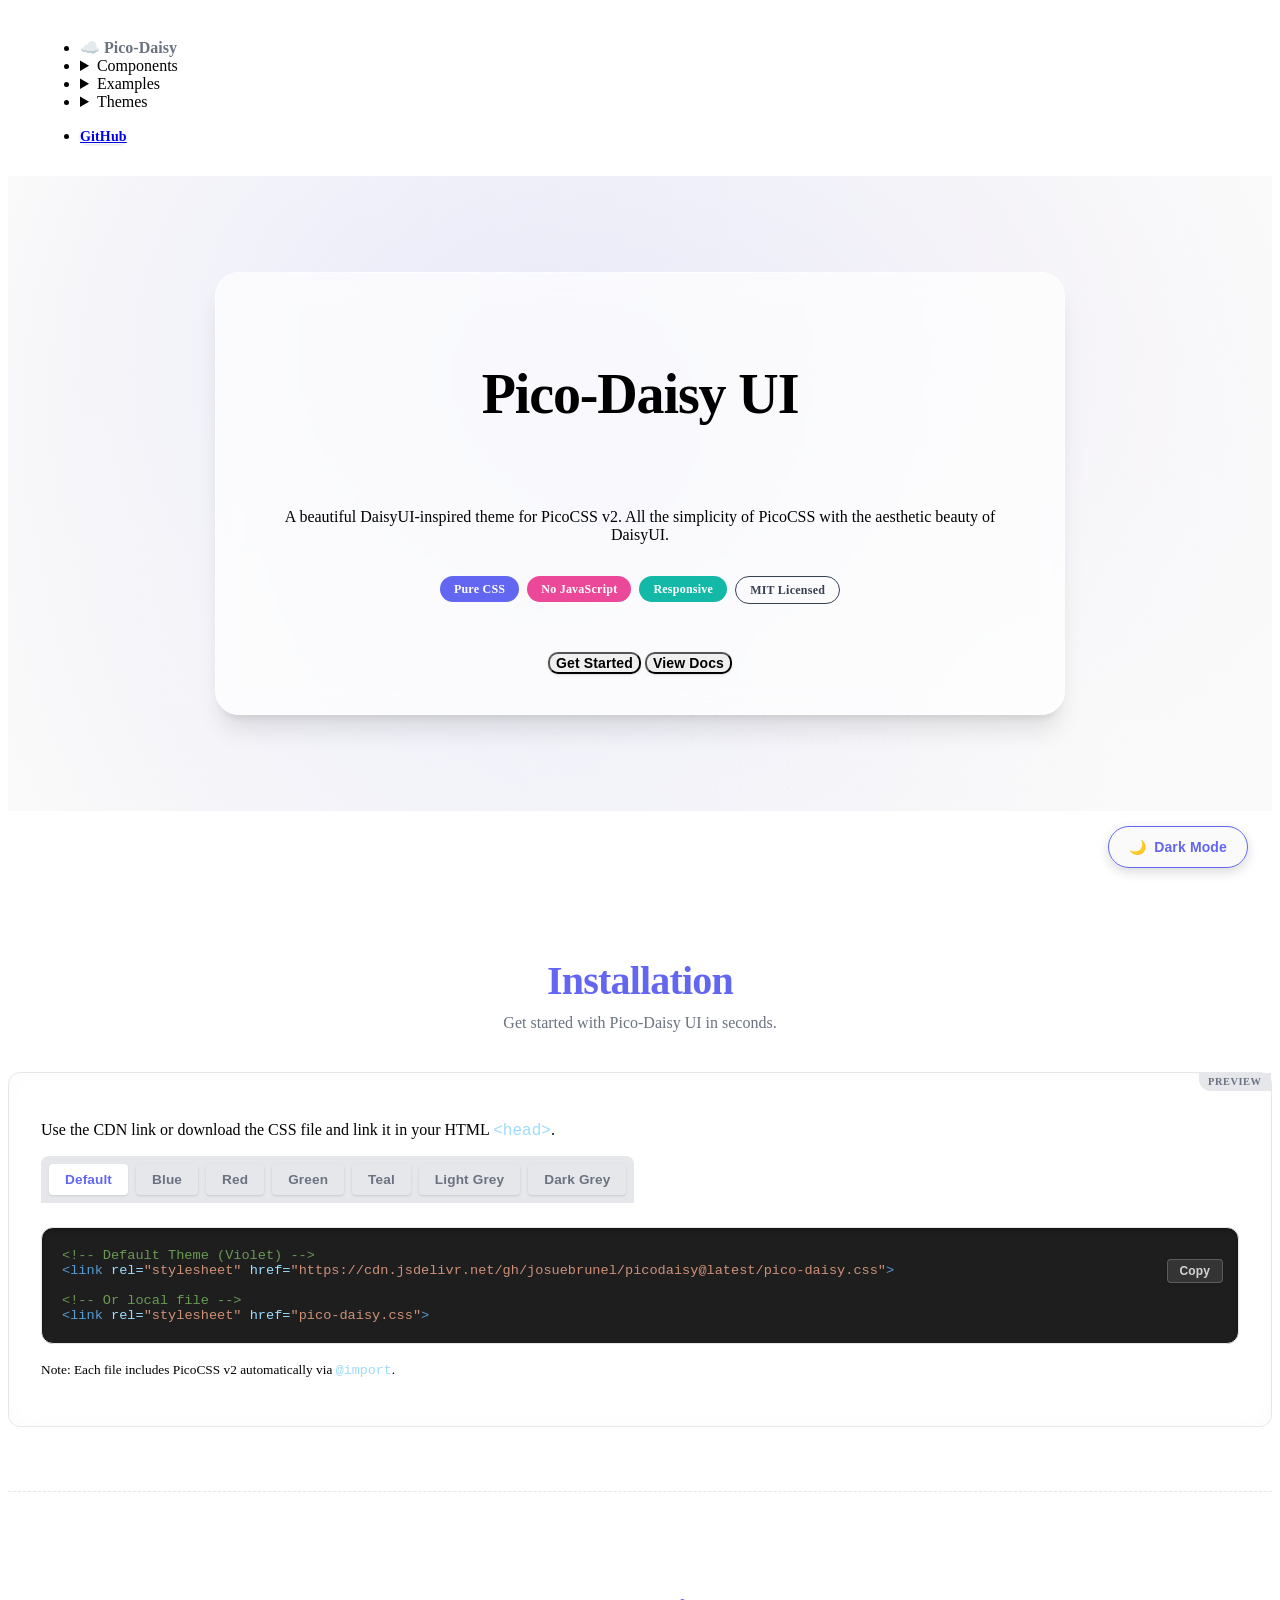
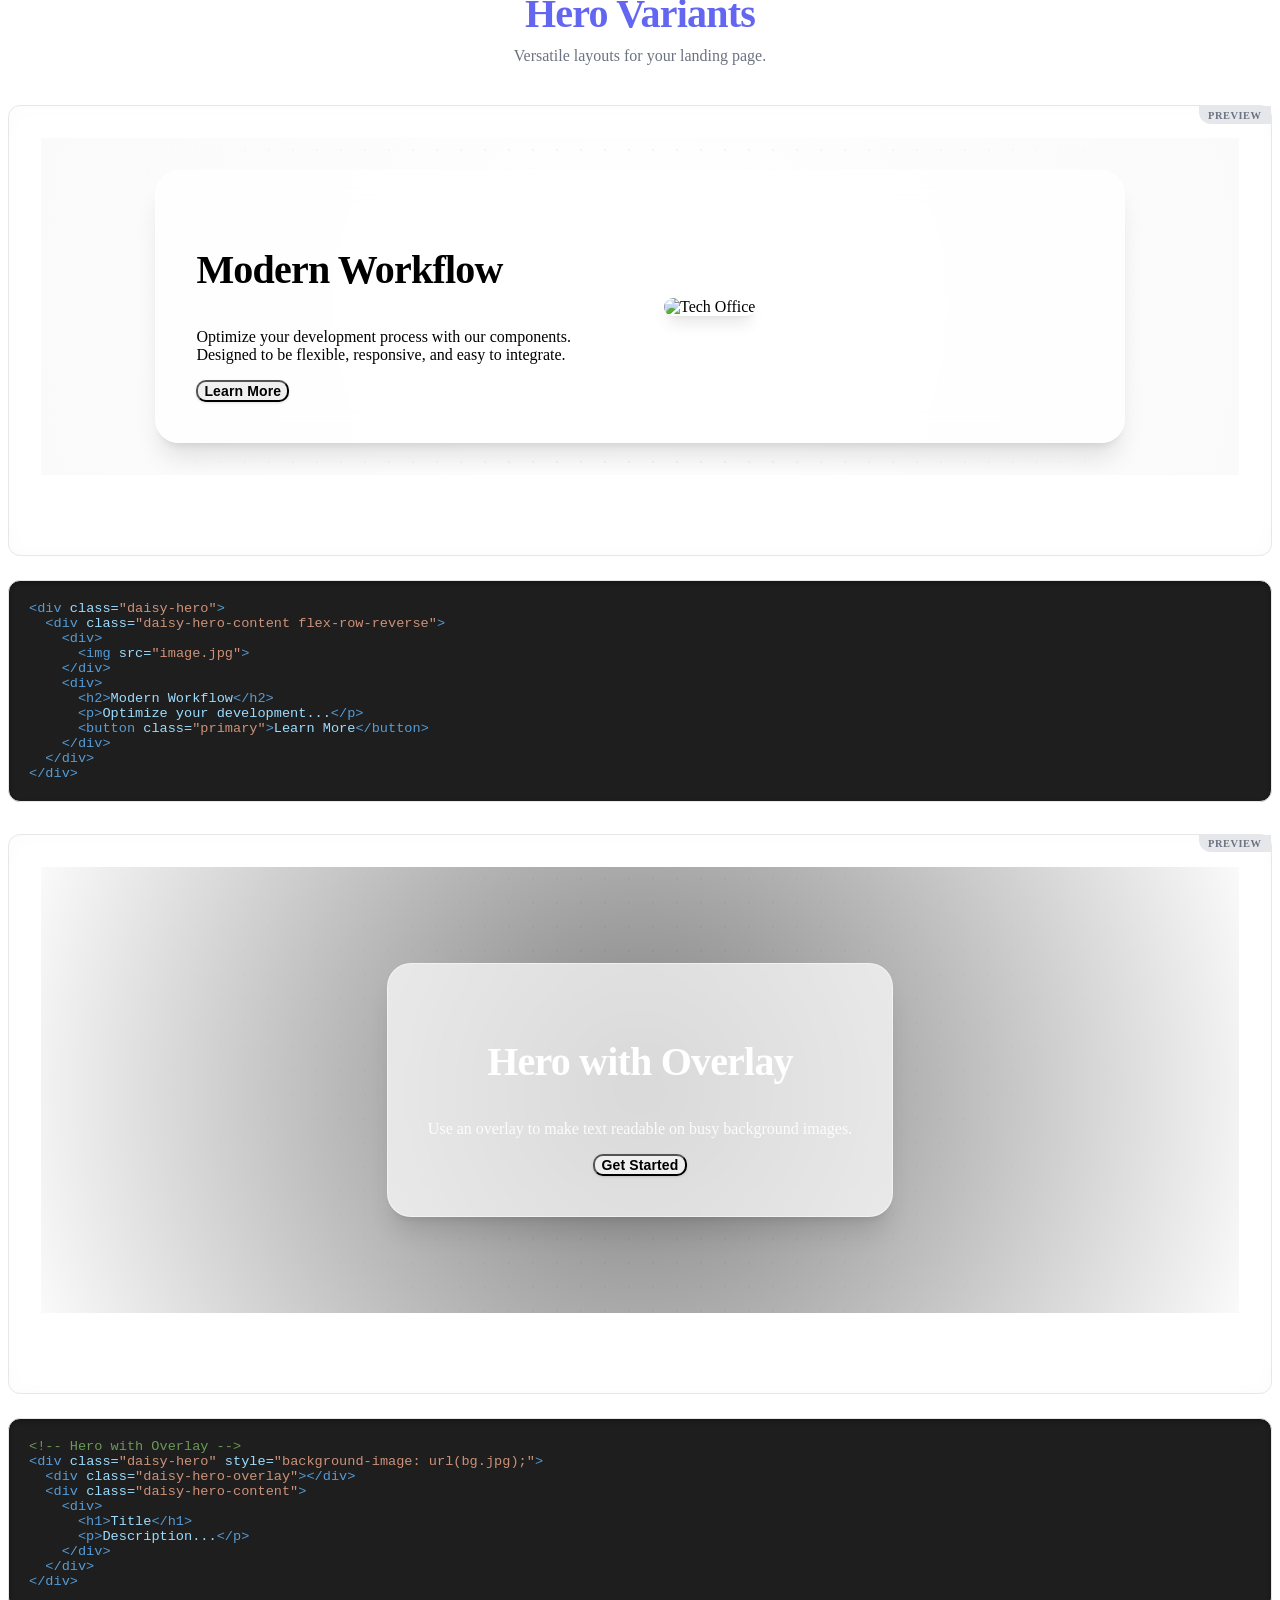
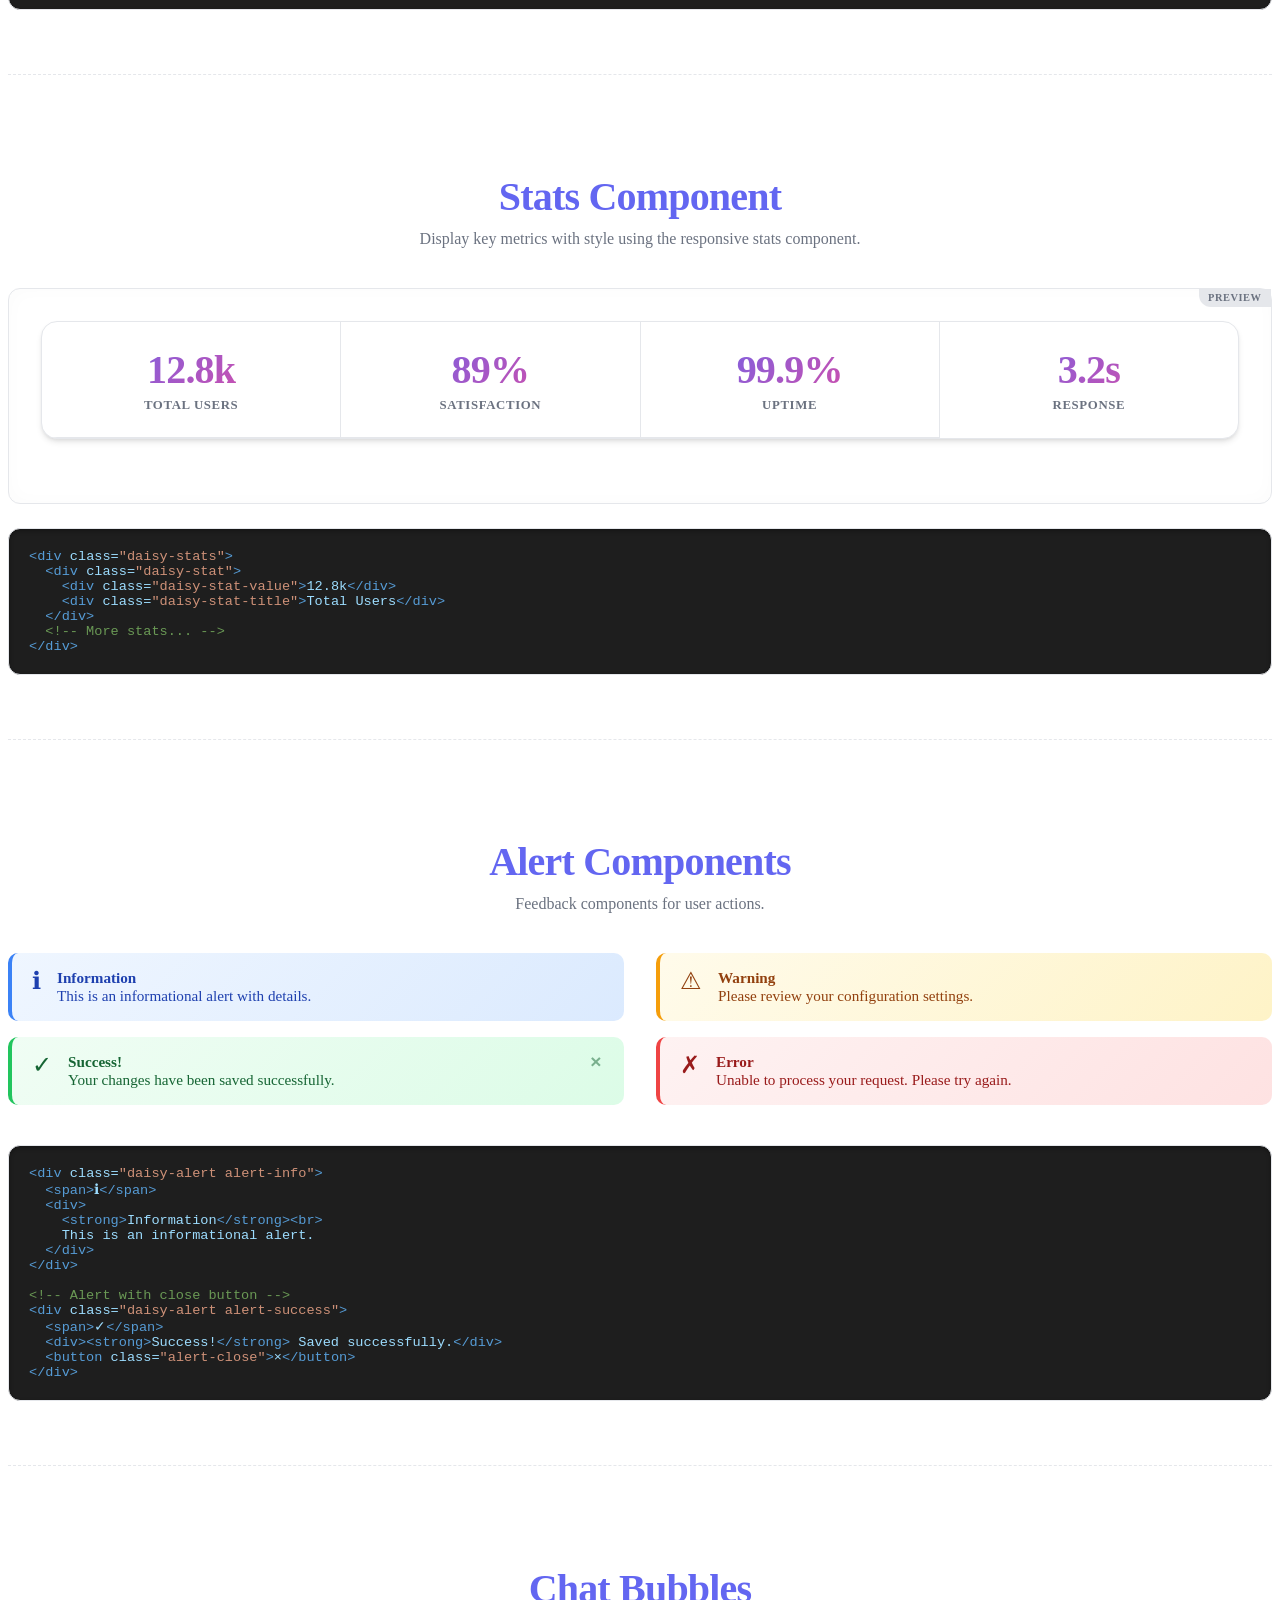
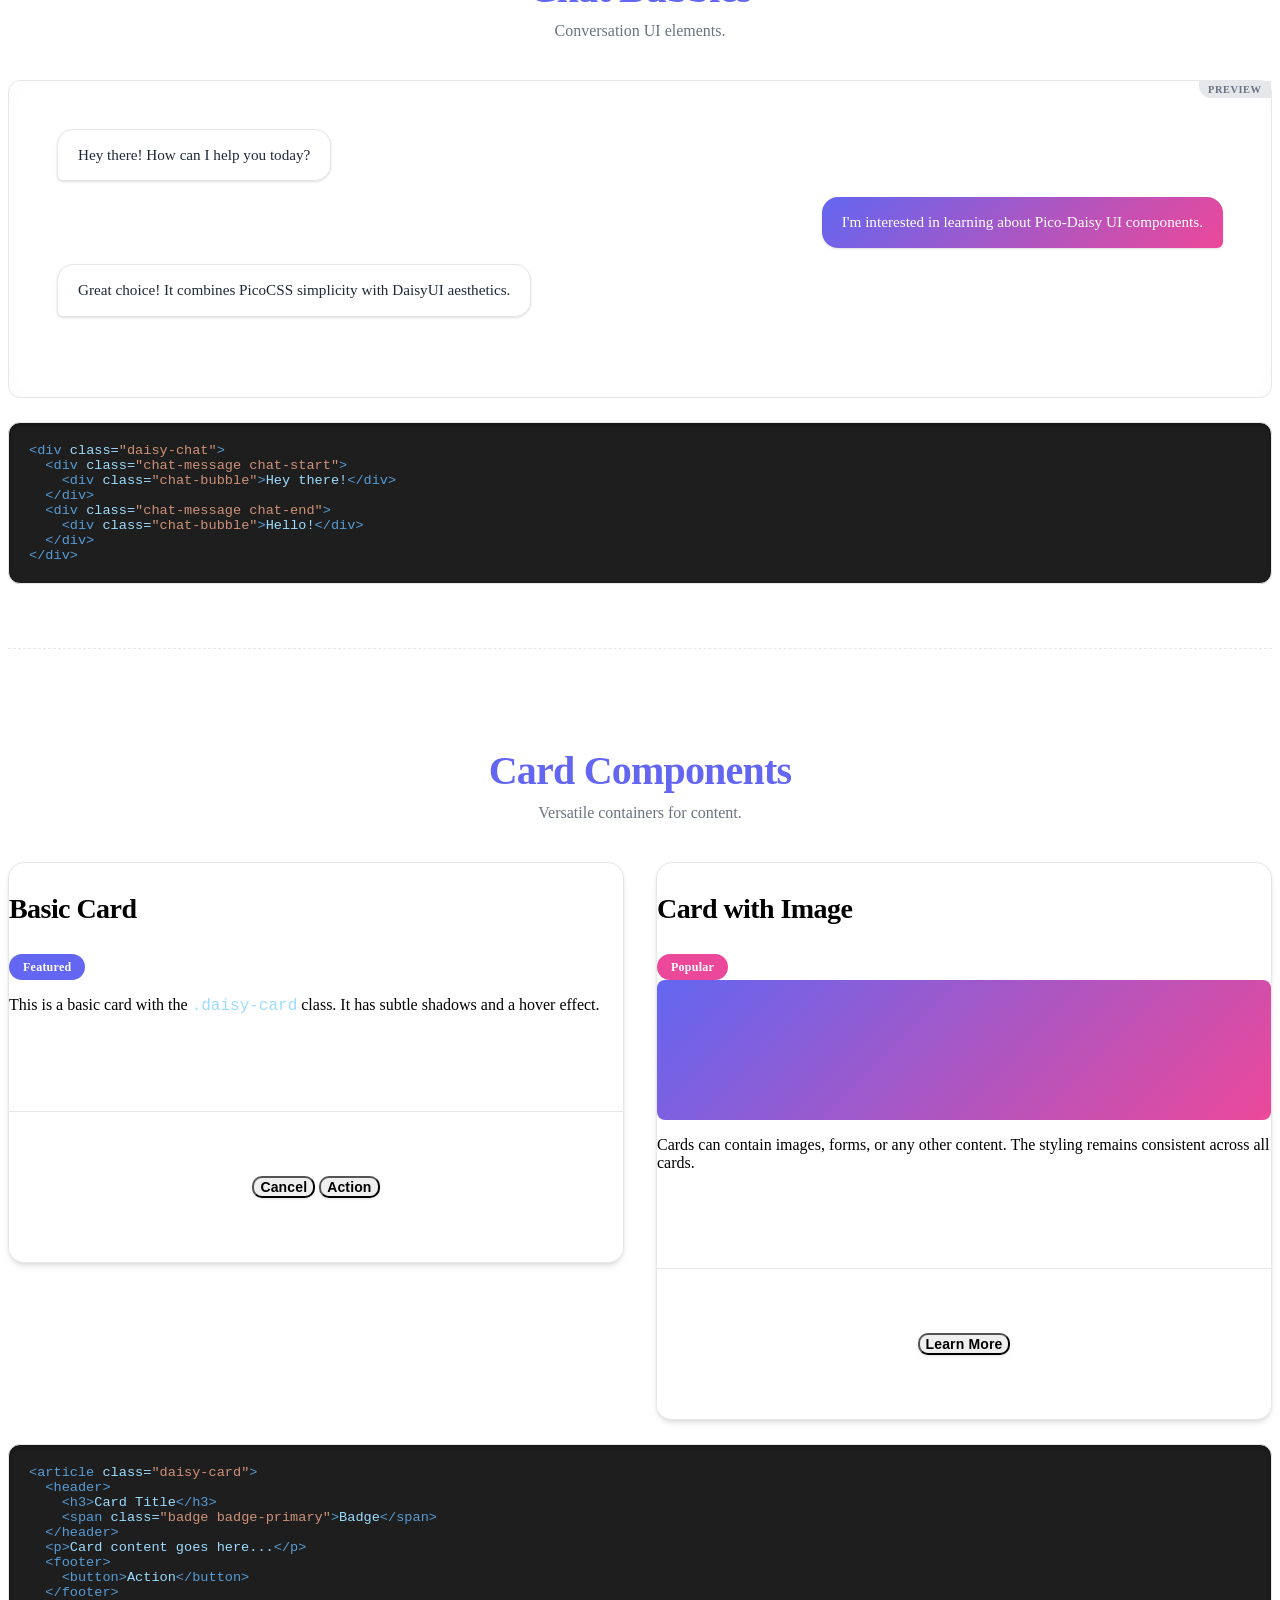
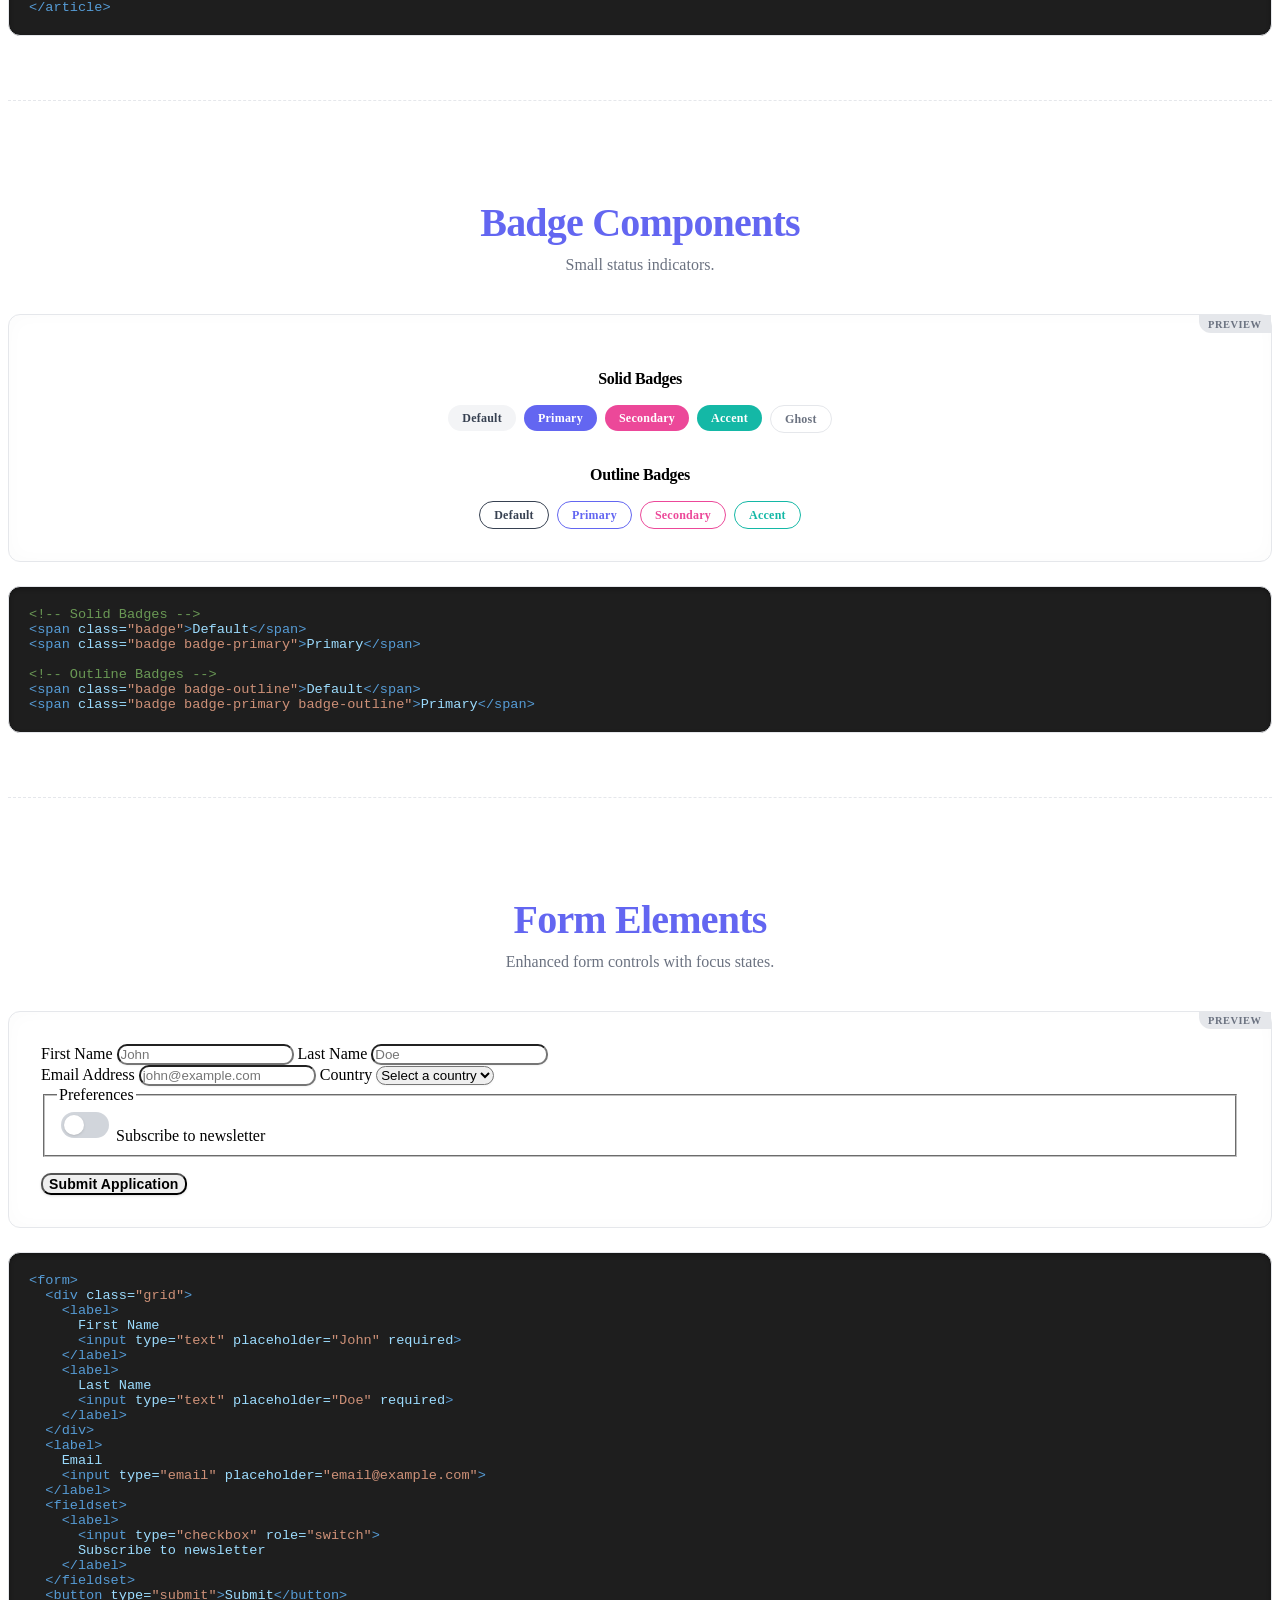
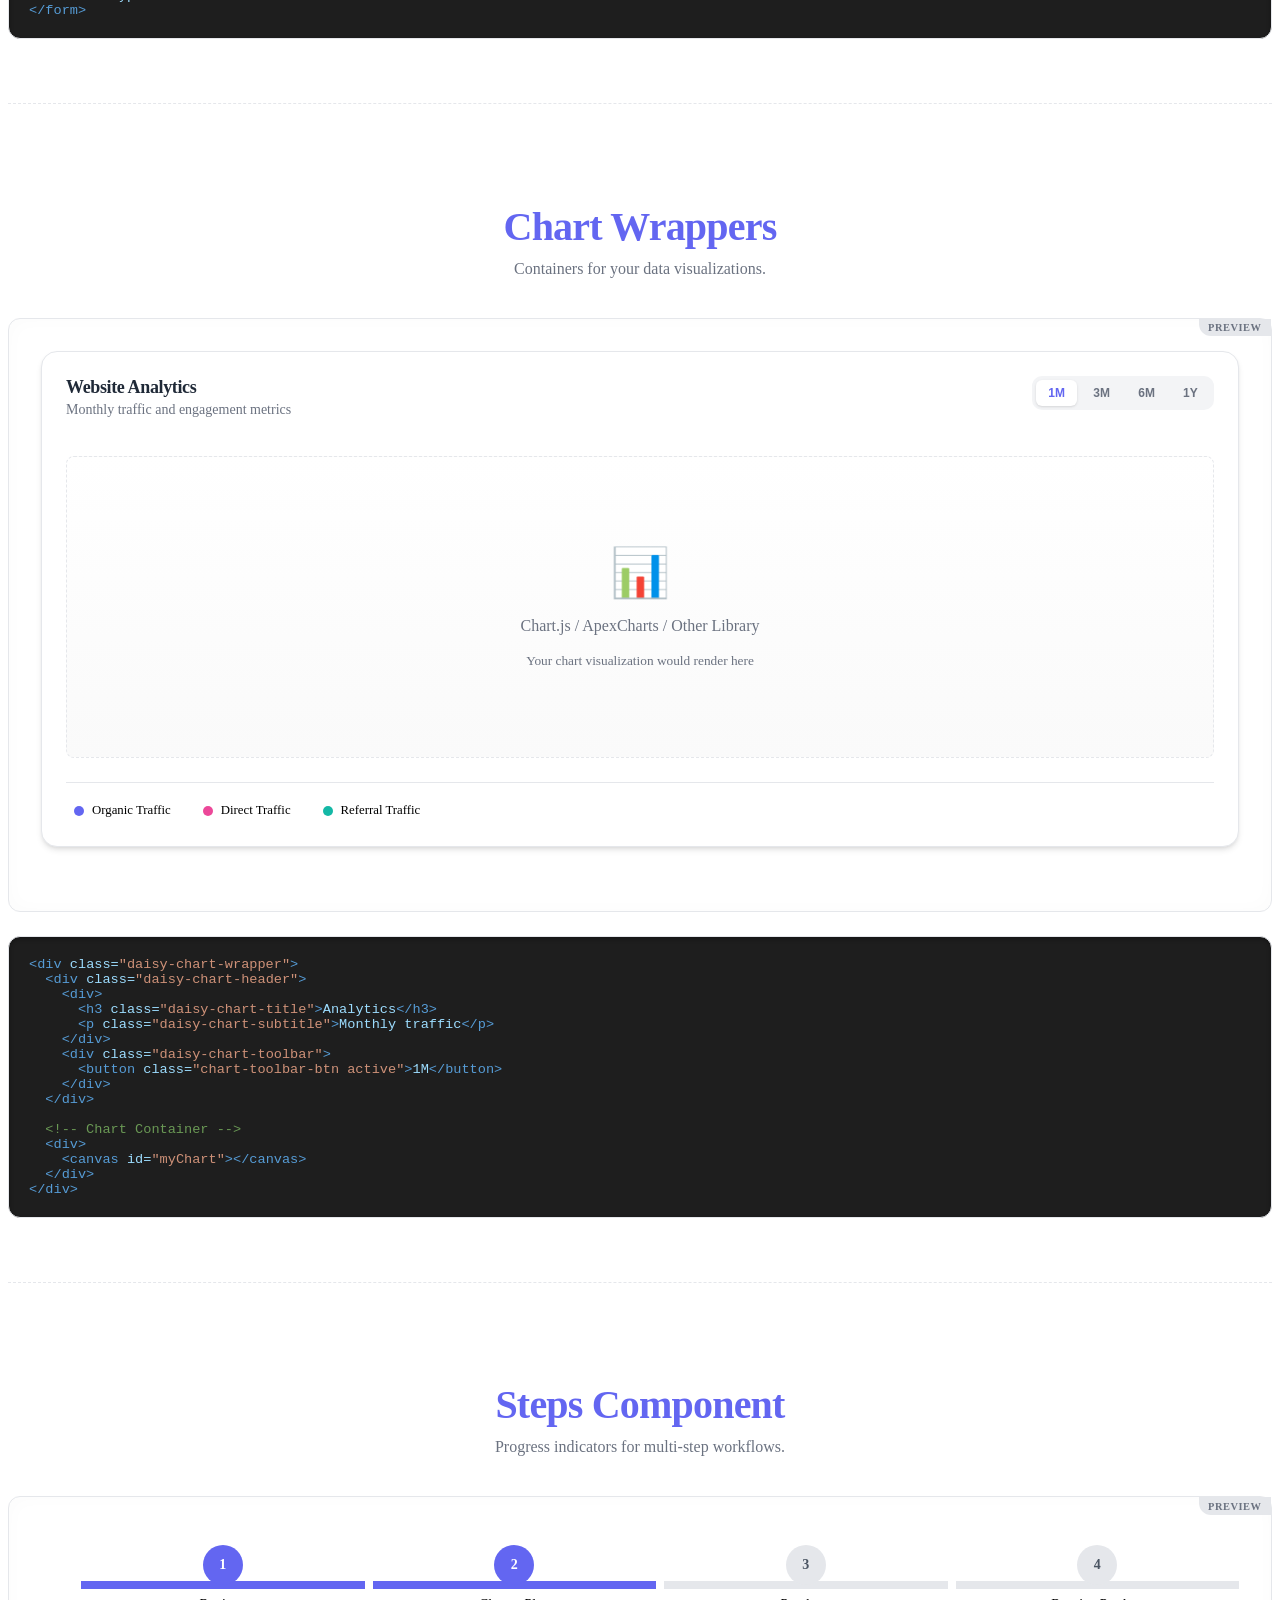
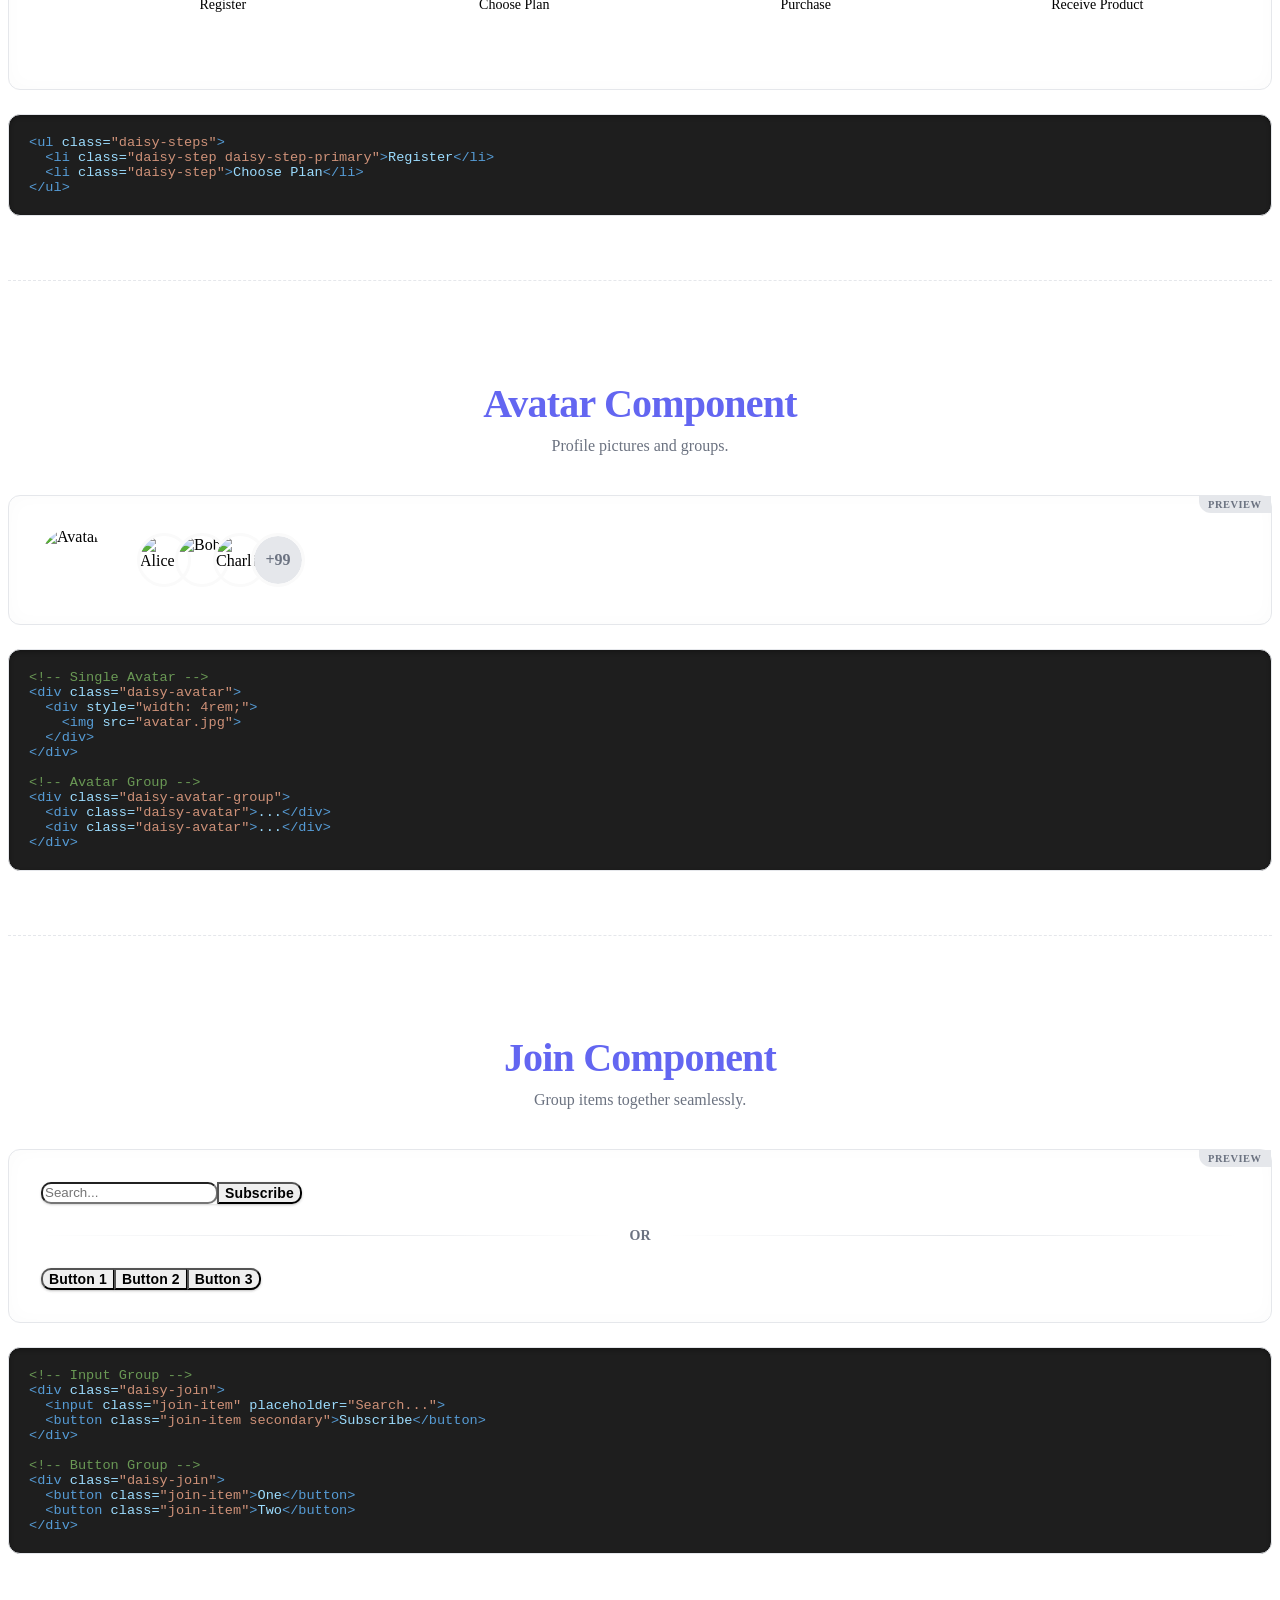
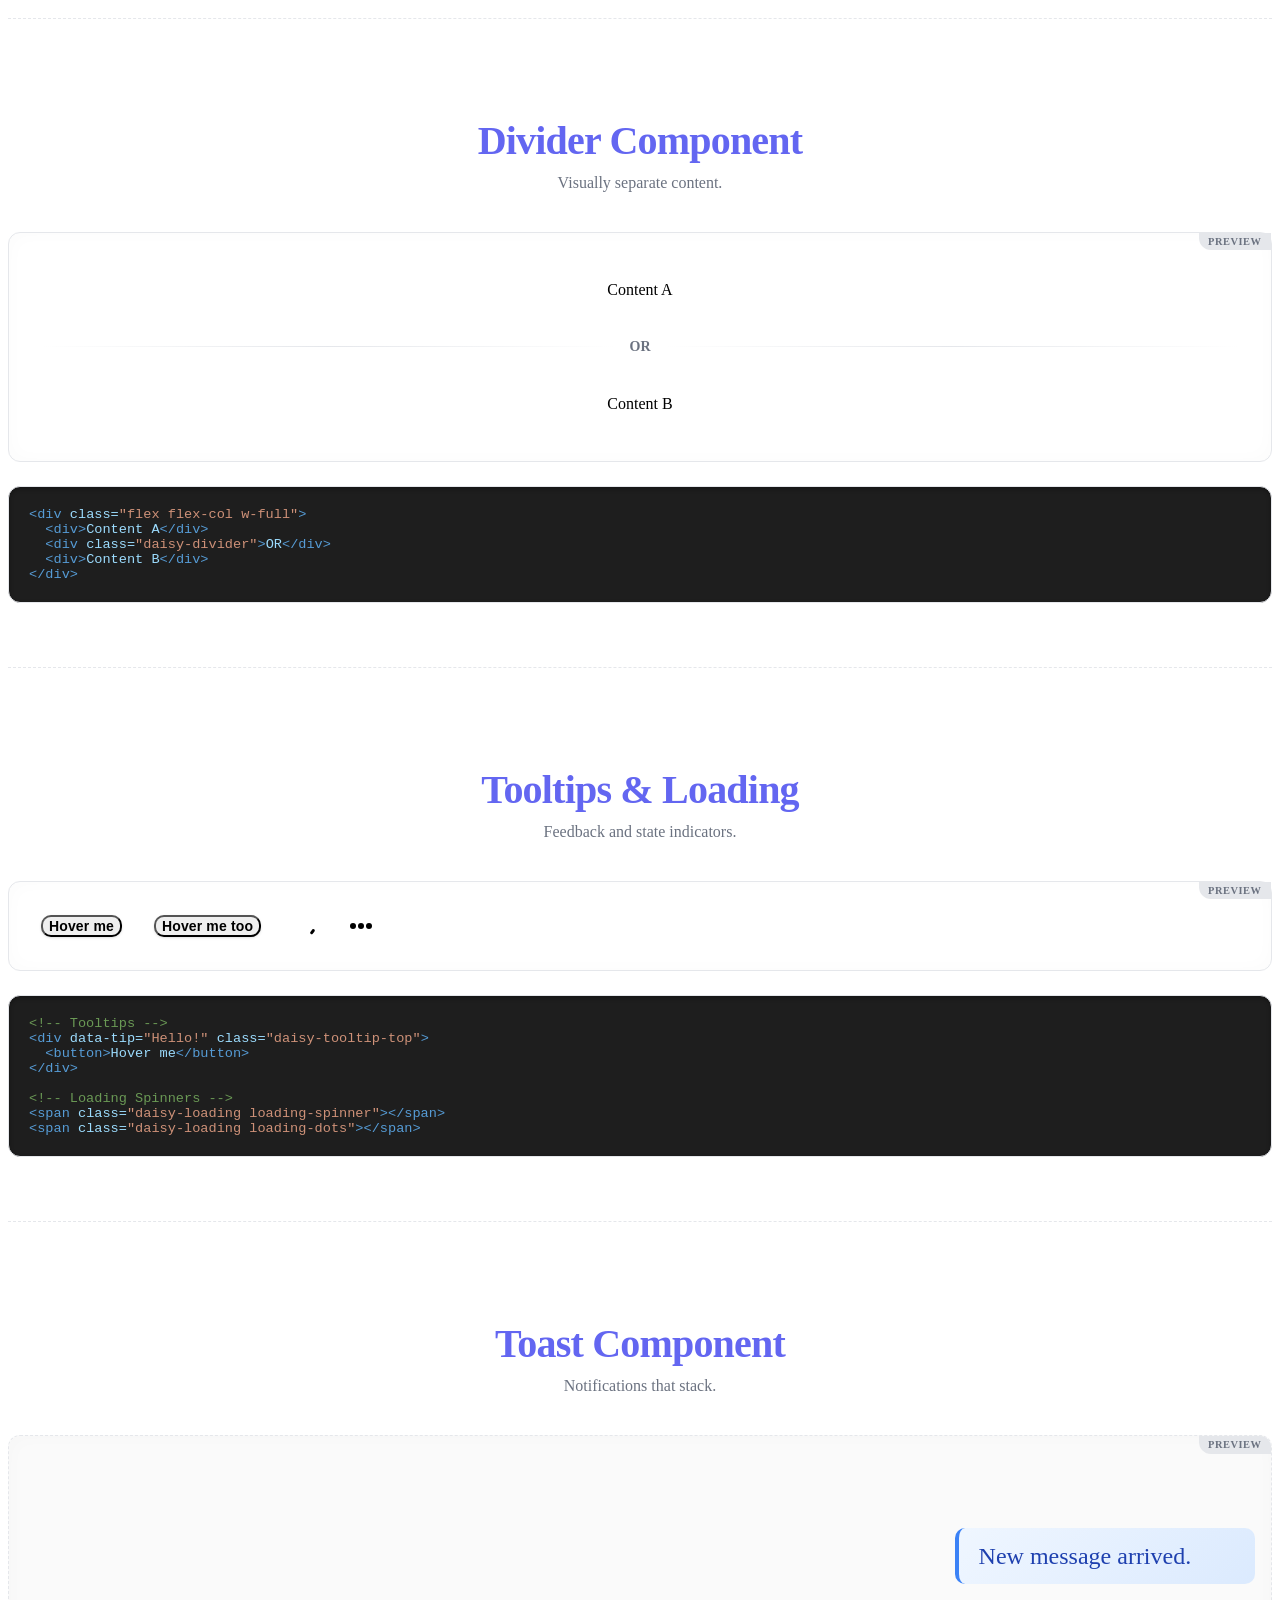
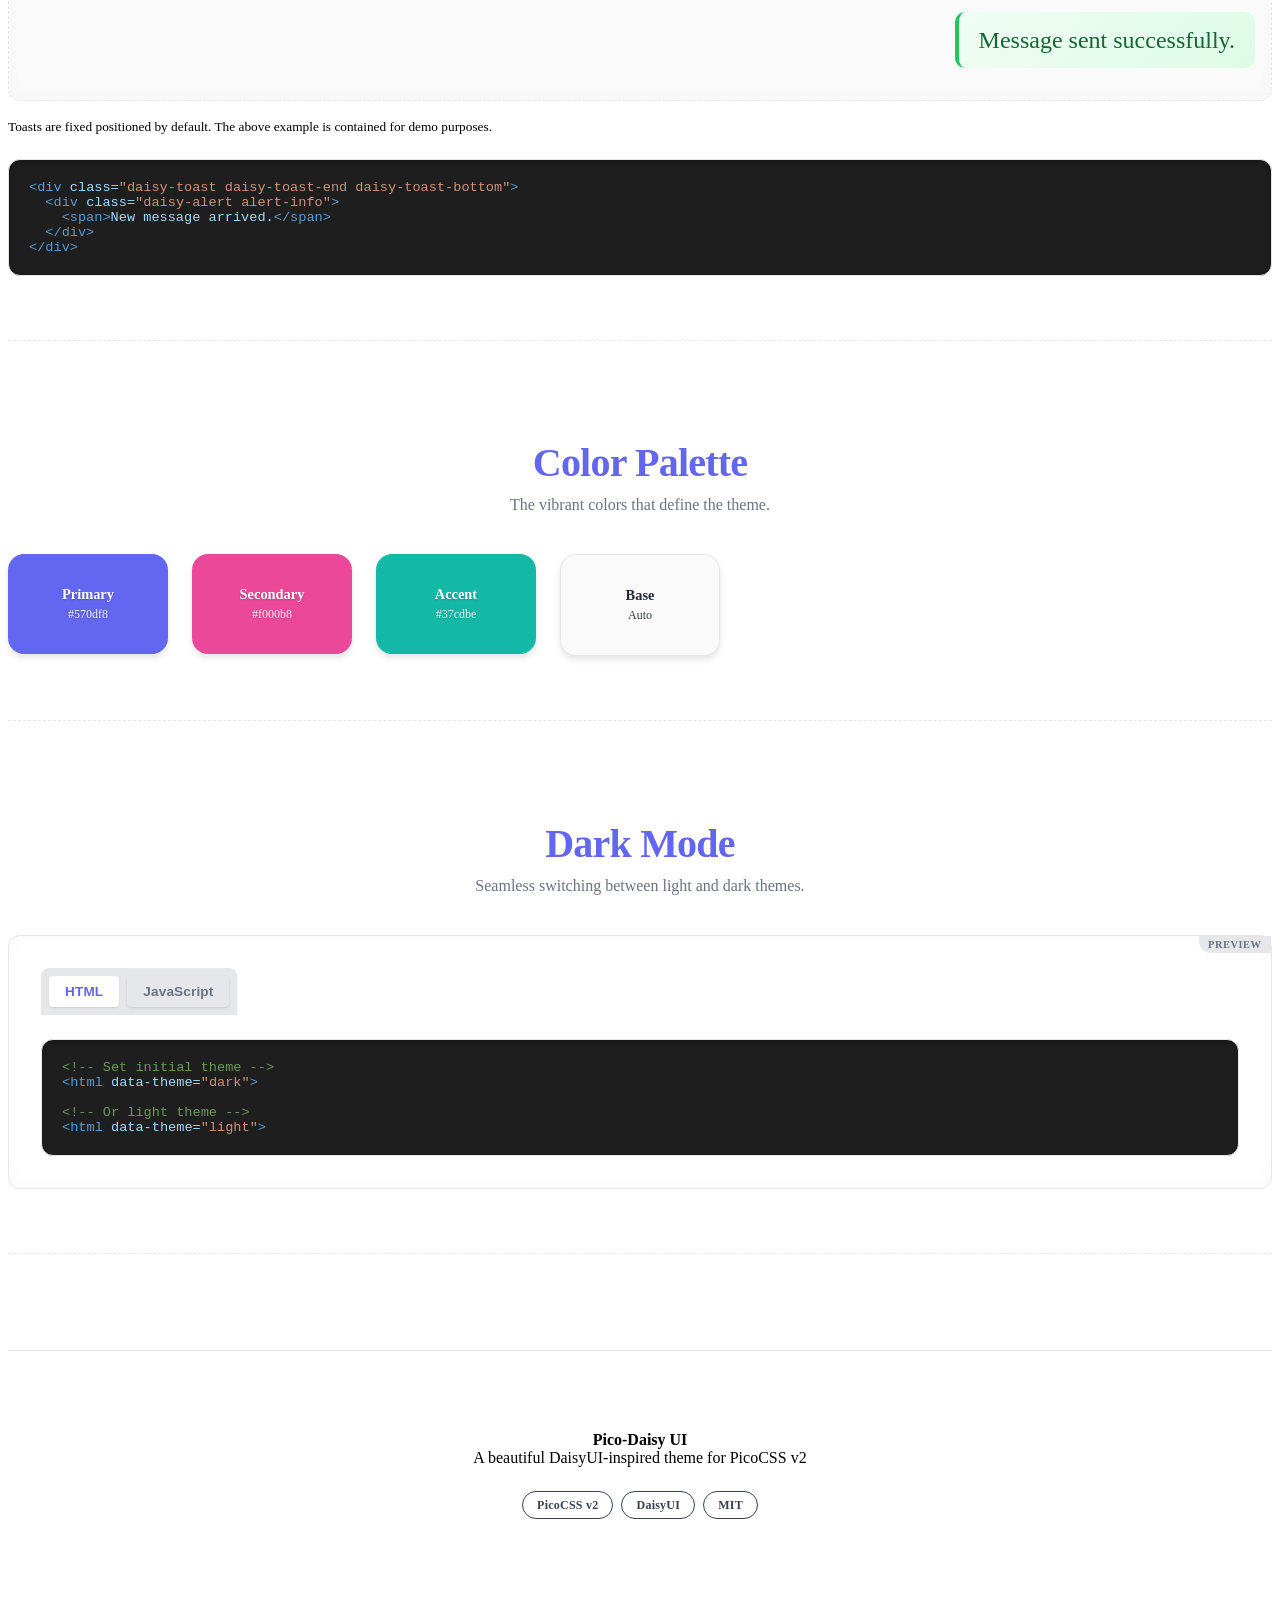
==== commit d8474315: "restructure the showcase page" ====
--- a/index.html
+++ b/index.html
@@ -259,12 +259,34 @@
     <!-- Navigation -->
     <nav class="daisy-nav">
         <ul>
-            <li><strong>🎨 Pico-Daisy UI</strong></li>
+            <li><a href="index.html"><strong>☁️ Pico-Daisy</strong></a></li>
+            <li>
+                <details class="dropdown">
+                    <summary>Components</summary>
+                    <ul>
+                        <li><a href="components/buttons.html">Buttons</a></li>
+                        <li><a href="components/cards.html">Cards</a></li>
+                        <li><a href="components/forms.html">Forms</a></li>
+                        <li><a href="components/alerts.html">Alerts & Badges</a></li>
+                        <li><a href="components/navigation.html">Navigation</a></li>
+                    </ul>
+                </details>
+            </li>
+            <li>
+                <details class="dropdown">
+                    <summary>Examples</summary>
+                    <ul>
+                        <li><a href="app/landing.html">Landing Page</a></li>
+                        <li><a href="app/login.html">Login Page</a></li>
+                        <li><a href="app/dashboard.html">Dashboard</a></li>
+                    </ul>
+                </details>
+            </li>
             <li>
                 <details class="dropdown">
                     <summary>Themes</summary>
                     <ul>
-                        <li><a href="index.html">Default</a></li>
+                        <li><a href="index.html">Default (Indigo)</a></li>
                         <li><a href="examples/blue.html">Blue</a></li>
                         <li><a href="examples/red.html">Red</a></li>
                         <li><a href="examples/green.html">Green</a></li>
@@ -274,9 +296,6 @@
                     </ul>
                 </details>
             </li>
-            <li><a href="#components" class="secondary">Components</a></li>
-            <li><a href="#forms" class="secondary">Forms</a></li>
-            <li><a href="#charts" class="secondary">Charts</a></li>
         </ul>
         <ul>
             <li>
@@ -830,82 +849,6 @@
 <span class="tag">&lt;/div&gt;</span></code></pre>
         </section>
 
-        <!-- Menu / Side Nav Demo -->
-        <section class="demo-section">
-            <div class="demo-header">
-                <h2 class="demo-title">Menu & Side Navigation</h2>
-                <p class="demo-subtitle">Vertical navigation lists.</p>
-            </div>
-
-            <div class="component-demo" style="display: flex; gap: 2rem; flex-wrap: wrap; align-items: flex-start; justify-content: center;">
-                <!-- Basic Menu -->
-                <ul class="daisy-menu">
-                    <li>
-                        <span class="daisy-menu-title">Main Menu</span>
-                        <ul>
-                            <li><a class="active">Dashboard</a></li>
-                            <li><a>Profile</a></li>
-                            <li><a>Settings</a></li>
-                        </ul>
-                    </li>
-                </ul>
-
-                <!-- Menu with Icons & Nested -->
-                <ul class="daisy-menu">
-                    <li>
-                        <a class="active">
-                            <span>🏠</span>
-                            Home
-                        </a>
-                    </li>
-                    <li>
-                        <a>
-                            <span>📂</span>
-                            Projects
-                        </a>
-                    </li>
-                    <li>
-                        <details>
-                            <summary>
-                                <span>⚙️</span>
-                                Settings
-                            </summary>
-                            <ul>
-                                <li><a>Account</a></li>
-                                <li><a>Security</a></li>
-                                <li><a>Billing</a></li>
-                            </ul>
-                        </details>
-                    </li>
-                    <li>
-                        <a>
-                            <span>📊</span>
-                            Analytics
-                        </a>
-                    </li>
-                </ul>
-            </div>
-
-            <pre><code><span class="comment">&lt;!-- Menu Component --&gt;</span>
-<span class="tag">&lt;ul</span> <span class="attr">class</span>=<span class="val">"daisy-menu"</span><span class="tag">&gt;</span>
-  <span class="tag">&lt;li&gt;</span>
-    <span class="tag">&lt;span</span> <span class="attr">class</span>=<span class="val">"daisy-menu-title"</span><span class="tag">&gt;</span>Main Menu<span class="tag">&lt;/span&gt;</span>
-    <span class="tag">&lt;ul&gt;</span>
-      <span class="tag">&lt;li&gt;&lt;a</span> <span class="attr">class</span>=<span class="val">"active"</span><span class="tag">&gt;</span>Dashboard<span class="tag">&lt;/a&gt;&lt;/li&gt;</span>
-      <span class="tag">&lt;li&gt;&lt;a&gt;</span>Profile<span class="tag">&lt;/a&gt;&lt;/li&gt;</span>
-    <span class="tag">&lt;/ul&gt;</span>
-  <span class="tag">&lt;/li&gt;</span>
-  <span class="tag">&lt;li&gt;</span>
-    <span class="tag">&lt;details&gt;</span>
-      <span class="tag">&lt;summary&gt;</span>Settings<span class="tag">&lt;/summary&gt;</span>
-      <span class="tag">&lt;ul&gt;</span>
-        <span class="tag">&lt;li&gt;&lt;a&gt;</span>Account<span class="tag">&lt;/a&gt;&lt;/li&gt;</span>
-      <span class="tag">&lt;/ul&gt;</span>
-    <span class="tag">&lt;/details&gt;</span>
-  <span class="tag">&lt;/li&gt;</span>
-<span class="tag">&lt;/ul&gt;</span></code></pre>
-        </section>
-
         <!-- Steps Demo -->
         <section class="demo-section">
             <div class="demo-header">
--- a/pico-daisy.css
+++ b/pico-daisy.css
@@ -1,142 +1,1967 @@
-/* Pico-Daisy Theme
-           A drop-in CSS file to give PicoCSS v2 the look and feel of DaisyUI.
-           
-           Usage:
-           1. Import this file (it includes PicoCSS v2)
-        */
+/* ============================================================================
+   Pico-Daisy Modern Theme
+   A premium, polished CSS theme for PicoCSS v2 with modern aesthetics.
+   
+   Features:
+   - Modern typography with Inter font
+   - Glassmorphism effects
+   - Smooth micro-animations
+   - Gradient accents
+   - Enhanced shadows and depth
+   - Premium component styling
+   ============================================================================ */
 
 @import url('https://cdn.jsdelivr.net/npm/@picocss/pico@2/css/pico.min.css');
-
-/* --- 1. GLOBAL THEME OVERRIDES (DaisyUI Violet) --- */
+@import url('https://fonts.googleapis.com/css2?family=Inter:wght@300;400;500;600;700;800;900&display=swap');
+
+/* ============================================================================
+   1. CSS CUSTOM PROPERTIES (Design Tokens)
+   ============================================================================ */
+
 :root {
-    /* Primary Color (DaisyUI Violet) */
-    --pico-primary: #570df8;
-    --pico-primary-background: #570df8;
-    --pico-primary-hover: #460ac6;
-    --pico-primary-underline: #570df8;
-    --pico-primary-focus: rgba(87, 13, 248, 0.35);
+    /* Primary Colors - Refined Violet/Indigo palette */
+    --modern-primary: #6366f1;
+    --modern-primary-light: #818cf8;
+    --modern-primary-dark: #4f46e5;
+    --modern-primary-glow: rgba(99, 102, 241, 0.4);
+
+    /* Secondary - Vibrant Pink/Magenta */
+    --modern-secondary: #ec4899;
+    --modern-secondary-light: #f472b6;
+    --modern-secondary-dark: #db2777;
+
+    /* Accent - Teal/Cyan */
+    --modern-accent: #14b8a6;
+    --modern-accent-light: #2dd4bf;
+    --modern-accent-dark: #0d9488;
+
+    /* Success, Warning, Error, Info */
+    --modern-success: #22c55e;
+    --modern-warning: #f59e0b;
+    --modern-error: #ef4444;
+    --modern-info: #3b82f6;
+
+    /* Neutral Palette */
+    --modern-gray-50: #f9fafb;
+    --modern-gray-100: #f3f4f6;
+    --modern-gray-200: #e5e7eb;
+    --modern-gray-300: #d1d5db;
+    --modern-gray-400: #9ca3af;
+    --modern-gray-500: #6b7280;
+    --modern-gray-600: #4b5563;
+    --modern-gray-700: #374151;
+    --modern-gray-800: #1f2937;
+    --modern-gray-900: #111827;
+    --modern-gray-950: #030712;
+
+    /* Gradient Definitions */
+    --gradient-primary: linear-gradient(135deg, var(--modern-primary) 0%, var(--modern-secondary) 100%);
+    --gradient-secondary: linear-gradient(135deg, var(--modern-secondary) 0%, var(--modern-accent) 100%);
+    --gradient-accent: linear-gradient(135deg, var(--modern-accent) 0%, var(--modern-primary) 100%);
+    --gradient-aurora: linear-gradient(135deg, #667eea 0%, #764ba2 50%, #f093fb 100%);
+    --gradient-mesh:
+        radial-gradient(at 40% 20%, hsla(228, 100%, 74%, 0.15) 0px, transparent 50%),
+        radial-gradient(at 80% 0%, hsla(189, 100%, 56%, 0.12) 0px, transparent 50%),
+        radial-gradient(at 0% 50%, hsla(355, 100%, 93%, 0.1) 0px, transparent 50%),
+        radial-gradient(at 80% 50%, hsla(340, 100%, 76%, 0.12) 0px, transparent 50%);
+
+    /* PicoCSS Overrides - Light Mode */
+    --pico-primary: var(--modern-primary);
+    --pico-primary-background: var(--modern-primary);
+    --pico-primary-hover: var(--modern-primary-dark);
+    --pico-primary-underline: var(--modern-primary-light);
+    --pico-primary-focus: var(--modern-primary-glow);
     --pico-primary-inverse: #ffffff;
 
-    /* Secondary & Accent Colors (For custom components) */
-    --pico-secondary: #f000b8;
-    --pico-secondary-hover: #d900a7;
+    --pico-secondary: var(--modern-secondary);
+    --pico-secondary-hover: var(--modern-secondary-dark);
     --pico-secondary-inverse: #ffffff;
 
-    --pico-accent: #37cdbe;
-    --pico-accent-hover: #2aa79b;
-    --pico-accent-inverse: #163835;
+    --pico-accent: var(--modern-accent);
+    --pico-accent-hover: var(--modern-accent-dark);
+    --pico-accent-inverse: #ffffff;
 
     /* Typography */
-    --pico-font-family: ui-sans-serif, system-ui, -apple-system, BlinkMacSystemFont, "Segoe UI", Roboto, "Helvetica Neue", Arial, "Noto Sans", sans-serif, "Apple Color Emoji", "Segoe UI Emoji", "Segoe UI Symbol", "Noto Color Emoji";
-    --pico-font-size: 16px;
-    --pico-line-height: 1.6;
+    --pico-font-family: 'Inter', ui-sans-serif, system-ui, -apple-system, BlinkMacSystemFont, "Segoe UI", Roboto, sans-serif;
+    --pico-font-size: 1rem;
+    --pico-line-height: 1.65;
+    --modern-font-mono: 'SF Mono', ui-monospace, SFMono-Regular, Menlo, Monaco, Consolas, monospace;
 
     /* Sizing & Spacing */
     --pico-border-radius: 0.75rem;
-    --pico-form-element-spacing-vertical: 0.75rem;
-    --pico-form-element-spacing-horizontal: 1rem;
-
-    /* Shadows & Transitions */
-    --pico-box-shadow: 0 4px 6px -1px rgba(0, 0, 0, 0.1), 0 2px 4px -1px rgba(0, 0, 0, 0.06);
-    --pico-box-shadow-hover: 0 10px 15px -3px rgba(0, 0, 0, 0.1), 0 4px 6px -2px rgba(0, 0, 0, 0.05);
-    --pico-transition: 0.2s ease-in-out;
-
-    /* Light Mode Colors (Default) */
-    --pico-background-color: #ffffff;
+    --modern-radius-sm: 0.375rem;
+    --modern-radius-md: 0.625rem;
+    --modern-radius-lg: 1rem;
+    --modern-radius-xl: 1.5rem;
+    --modern-radius-full: 9999px;
+
+    /* Enhanced Shadows */
+    --modern-shadow-xs: 0 1px 2px 0 rgb(0 0 0 / 0.05);
+    --modern-shadow-sm: 0 1px 3px 0 rgb(0 0 0 / 0.1), 0 1px 2px -1px rgb(0 0 0 / 0.1);
+    --modern-shadow-md: 0 4px 6px -1px rgb(0 0 0 / 0.1), 0 2px 4px -2px rgb(0 0 0 / 0.1);
+    --modern-shadow-lg: 0 10px 15px -3px rgb(0 0 0 / 0.1), 0 4px 6px -4px rgb(0 0 0 / 0.1);
+    --modern-shadow-xl: 0 20px 25px -5px rgb(0 0 0 / 0.1), 0 8px 10px -6px rgb(0 0 0 / 0.1);
+    --modern-shadow-2xl: 0 25px 50px -12px rgb(0 0 0 / 0.25);
+    --modern-shadow-inner: inset 0 2px 4px 0 rgb(0 0 0 / 0.05);
+    --modern-shadow-glow: 0 0 20px var(--modern-primary-glow);
+    --modern-shadow-glow-lg: 0 0 40px var(--modern-primary-glow);
+
+    --pico-box-shadow: var(--modern-shadow-md);
+    --pico-box-shadow-hover: var(--modern-shadow-lg);
+
+    /* Transitions */
+    --modern-transition-fast: 150ms cubic-bezier(0.4, 0, 0.2, 1);
+    --modern-transition-base: 200ms cubic-bezier(0.4, 0, 0.2, 1);
+    --modern-transition-slow: 300ms cubic-bezier(0.4, 0, 0.2, 1);
+    --modern-transition-bounce: 500ms cubic-bezier(0.68, -0.55, 0.265, 1.55);
+    --pico-transition: var(--modern-transition-base);
+
+    /* Glassmorphism */
+    --modern-glass-bg: rgba(255, 255, 255, 0.7);
+    --modern-glass-border: rgba(255, 255, 255, 0.5);
+    --modern-glass-blur: 16px;
+
+    /* Light Mode Colors */
+    --pico-background-color: #fafafa;
     --pico-card-background-color: #ffffff;
-    --pico-color: #1f2937; /* Gray-800 */
-    --pico-muted-color: #6b7280; /* Gray-500 */
-    --pico-muted-border-color: #e5e7eb; /* Gray-200 */
-}
-
-/* Dark Mode Overrides - Explicit */
+    --pico-color: var(--modern-gray-800);
+    --pico-muted-color: var(--modern-gray-500);
+    --pico-muted-border-color: var(--modern-gray-200);
+    --pico-form-element-spacing-vertical: 0.875rem;
+    --pico-form-element-spacing-horizontal: 1.125rem;
+}
+
+/* ============================================================================
+   2. DARK MODE
+   ============================================================================ */
+
 [data-theme="dark"] {
-    --pico-background-color: #1d232a; /* Daisy Dark Base */
-    --pico-card-background-color: #191e24;
-    --pico-color: #a6adbb;
-    --pico-muted-color: #737983;
-    --pico-muted-border-color: #2a323c;
-    --pico-form-element-background-color: #1d232a;
-    --pico-form-element-border-color: #363c45;
-    --pico-box-shadow: 0 4px 6px -1px rgba(0, 0, 0, 0.5);
-    --pico-box-shadow-hover: 0 10px 15px -3px rgba(0, 0, 0, 0.5);
-}
-
-/* Dark Mode Overrides - System Preference (unless forced light) */
+    --pico-background-color: #0f0f10;
+    --pico-card-background-color: #18181b;
+    --pico-color: var(--modern-gray-100);
+    --pico-muted-color: var(--modern-gray-400);
+    --pico-muted-border-color: #27272a;
+    --pico-form-element-background-color: #18181b;
+    --pico-form-element-border-color: #3f3f46;
+
+    --modern-glass-bg: rgba(24, 24, 27, 0.8);
+    --modern-glass-border: rgba(63, 63, 70, 0.5);
+
+    --modern-shadow-md: 0 4px 6px -1px rgb(0 0 0 / 0.4), 0 2px 4px -2px rgb(0 0 0 / 0.3);
+    --modern-shadow-lg: 0 10px 15px -3px rgb(0 0 0 / 0.5), 0 4px 6px -4px rgb(0 0 0 / 0.4);
+    --modern-shadow-xl: 0 20px 25px -5px rgb(0 0 0 / 0.5), 0 8px 10px -6px rgb(0 0 0 / 0.4);
+}
+
 @media (prefers-color-scheme: dark) {
     :root:not([data-theme="light"]) {
-        --pico-background-color: #1d232a; /* Daisy Dark Base */
-        --pico-card-background-color: #191e24;
-        --pico-color: #a6adbb;
-        --pico-muted-color: #737983;
-        --pico-muted-border-color: #2a323c;
-        --pico-form-element-background-color: #1d232a;
-        --pico-form-element-border-color: #363c45;
-        --pico-box-shadow: 0 4px 6px -1px rgba(0, 0, 0, 0.5);
-        --pico-box-shadow-hover: 0 10px 15px -3px rgba(0, 0, 0, 0.5);
-    }
-}
-
-/* Global Button Style to match DaisyUI */
+        --pico-background-color: #0f0f10;
+        --pico-card-background-color: #18181b;
+        --pico-color: var(--modern-gray-100);
+        --pico-muted-color: var(--modern-gray-400);
+        --pico-muted-border-color: #27272a;
+        --pico-form-element-background-color: #18181b;
+        --pico-form-element-border-color: #3f3f46;
+
+        --modern-glass-bg: rgba(24, 24, 27, 0.8);
+        --modern-glass-border: rgba(63, 63, 70, 0.5);
+
+        --modern-shadow-md: 0 4px 6px -1px rgb(0 0 0 / 0.4), 0 2px 4px -2px rgb(0 0 0 / 0.3);
+        --modern-shadow-lg: 0 10px 15px -3px rgb(0 0 0 / 0.5), 0 4px 6px -4px rgb(0 0 0 / 0.4);
+        --modern-shadow-xl: 0 20px 25px -5px rgb(0 0 0 / 0.5), 0 8px 10px -6px rgb(0 0 0 / 0.4);
+    }
+}
+
+/* ============================================================================
+   3. BASE ELEMENTS & TYPOGRAPHY
+   ============================================================================ */
+
+body {
+    font-feature-settings: 'cv02', 'cv03', 'cv04', 'cv11';
+    -webkit-font-smoothing: antialiased;
+    -moz-osx-font-smoothing: grayscale;
+    text-rendering: optimizeLegibility;
+}
+
+/* Headings with subtle letter spacing */
+h1,
+h2,
+h3,
+h4,
+h5,
+h6 {
+    font-weight: 700;
+    letter-spacing: -0.02em;
+    line-height: 1.25;
+}
+
+h1 {
+    font-size: clamp(2rem, 5vw, 3.5rem);
+}
+
+h2 {
+    font-size: clamp(1.5rem, 4vw, 2.5rem);
+}
+
+h3 {
+    font-size: clamp(1.25rem, 3vw, 1.75rem);
+}
+
+/* Links with animated underline */
+a:not([role="button"]):not(.btn) {
+    text-decoration: none;
+    background-image: linear-gradient(currentColor, currentColor);
+    background-position: 0% 100%;
+    background-repeat: no-repeat;
+    background-size: 0% 1px;
+    transition: background-size var(--modern-transition-base), color var(--modern-transition-base);
+}
+
+a:not([role="button"]):not(.btn):hover {
+    background-size: 100% 1px;
+}
+
+/* Selection styling */
+::selection {
+    background-color: var(--modern-primary);
+    color: white;
+}
+
+/* Focus visible for accessibility */
+:focus-visible {
+    outline: 2px solid var(--modern-primary);
+    outline-offset: 2px;
+}
+
+/* ============================================================================
+   4. BUTTONS - Premium Styling
+   ============================================================================ */
+
 button,
 [role="button"],
 input[type="submit"],
 input[type="button"],
-input[type="reset"] {
-    font-weight: 700;
+input[type="reset"],
+.btn {
+    font-weight: 600;
+    font-size: 0.875rem;
+    letter-spacing: 0.01em;
+    border-radius: var(--modern-radius-md);
+    transition: all var(--modern-transition-base);
+    position: relative;
+    overflow: hidden;
+    box-shadow: var(--modern-shadow-sm);
+}
+
+button:hover,
+[role="button"]:hover,
+.btn:hover {
+    transform: translateY(-1px);
+    box-shadow: var(--modern-shadow-md);
+}
+
+button:active,
+[role="button"]:active,
+.btn:active {
+    transform: translateY(0);
+    box-shadow: var(--modern-shadow-xs);
+}
+
+/* Gradient Button Variant */
+.btn-gradient {
+    background: var(--gradient-primary);
+    border: none;
+    color: white;
+}
+
+.btn-gradient:hover {
+    filter: brightness(1.1);
+    box-shadow: var(--modern-shadow-glow);
+}
+
+/* Outline Button Variant */
+.btn-outline {
+    background: transparent;
+    border: 2px solid var(--modern-primary);
+    color: var(--modern-primary);
+}
+
+.btn-outline:hover {
+    background: var(--modern-primary);
+    color: white;
+}
+
+/* Ghost Button Variant */
+.btn-ghost {
+    background: transparent;
+    border: none;
+    box-shadow: none;
+    color: var(--pico-color);
+}
+
+.btn-ghost:hover {
+    background: var(--modern-gray-100);
+    box-shadow: none;
+    transform: none;
+}
+
+[data-theme="dark"] .btn-ghost:hover,
+:root:not([data-theme="light"]) .btn-ghost:hover {
+    background: var(--modern-gray-800);
+}
+
+/* Glass Button Variant */
+.btn-glass {
+    background: var(--modern-glass-bg);
+    backdrop-filter: blur(var(--modern-glass-blur));
+    -webkit-backdrop-filter: blur(var(--modern-glass-blur));
+    border: 1px solid var(--modern-glass-border);
+    color: var(--pico-color);
+}
+
+/* Button with Icon */
+.btn-icon {
+    display: inline-flex;
+    align-items: center;
+    gap: 0.5rem;
+}
+
+/* Button Sizes */
+.btn-sm {
+    padding: 0.5rem 0.875rem;
+    font-size: 0.75rem;
+}
+
+.btn-lg {
+    padding: 1rem 1.75rem;
+    font-size: 1rem;
+}
+
+/* Loading state */
+.btn-loading {
+    pointer-events: none;
+    opacity: 0.7;
+}
+
+.btn-loading::after {
+    content: "";
+    width: 1rem;
+    height: 1rem;
+    margin-left: 0.5rem;
+    border: 2px solid currentColor;
+    border-right-color: transparent;
+    border-radius: 50%;
+    animation: btn-spin 0.6s linear infinite;
+    display: inline-block;
+    vertical-align: middle;
+}
+
+@keyframes btn-spin {
+    to {
+        transform: rotate(360deg);
+    }
+}
+
+/* ============================================================================
+   5. FORM ELEMENTS - Enhanced
+   ============================================================================ */
+
+input:not([type="checkbox"]):not([type="radio"]):not([type="range"]):not([type="color"]),
+select,
+textarea {
+    transition: all var(--modern-transition-base);
+    border-radius: var(--modern-radius-md);
+    box-shadow: var(--modern-shadow-xs);
+}
+
+input:not([type="checkbox"]):not([type="radio"]):not([type="range"]):not([type="color"]):hover,
+select:hover,
+textarea:hover {
+    border-color: var(--modern-gray-400);
+}
+
+input:not([type="checkbox"]):not([type="radio"]):not([type="range"]):not([type="color"]):focus,
+select:focus,
+textarea:focus {
+    box-shadow: 0 0 0 4px var(--modern-primary-glow);
+    border-color: var(--modern-primary);
+}
+
+/* Floating Label Input */
+.input-floating {
+    position: relative;
+}
+
+.input-floating input,
+.input-floating textarea {
+    padding-top: 1.5rem;
+}
+
+.input-floating label {
+    position: absolute;
+    left: 1rem;
+    top: 50%;
+    transform: translateY(-50%);
+    font-size: 0.875rem;
+    color: var(--pico-muted-color);
+    pointer-events: none;
+    transition: all var(--modern-transition-fast);
+    background: transparent;
+}
+
+.input-floating input:focus~label,
+.input-floating input:not(:placeholder-shown)~label,
+.input-floating textarea:focus~label,
+.input-floating textarea:not(:placeholder-shown)~label {
+    top: 0.5rem;
+    transform: translateY(0);
+    font-size: 0.7rem;
+    color: var(--modern-primary);
+}
+
+/* Input with Icon */
+.input-with-icon {
+    position: relative;
+}
+
+.input-with-icon input {
+    padding-left: 2.75rem;
+}
+
+.input-with-icon .input-icon {
+    position: absolute;
+    left: 1rem;
+    top: 50%;
+    transform: translateY(-50%);
+    color: var(--pico-muted-color);
+    pointer-events: none;
+    transition: color var(--modern-transition-base);
+}
+
+.input-with-icon input:focus~.input-icon {
+    color: var(--modern-primary);
+}
+
+/* Toggle Switch - Premium */
+input[type="checkbox"][role="switch"] {
+    --switch-bg: var(--modern-gray-300);
+    --switch-bg-checked: var(--modern-primary);
+
+    appearance: none;
+    background-color: var(--switch-bg);
+    border: none;
+    border-radius: var(--modern-radius-full);
+    width: 3rem;
+    height: 1.625rem;
+    cursor: pointer;
+    position: relative;
+    transition: background-color var(--modern-transition-base);
+}
+
+input[type="checkbox"][role="switch"]::before {
+    content: "";
+    position: absolute;
+    left: 3px;
+    top: 50%;
+    transform: translateY(-50%);
+    width: 1.25rem;
+    height: 1.25rem;
+    border-radius: 50%;
+    background: white;
+    box-shadow: var(--modern-shadow-sm);
+    transition: transform var(--modern-transition-base);
+}
+
+input[type="checkbox"][role="switch"]:checked {
+    background-color: var(--switch-bg-checked);
+}
+
+input[type="checkbox"][role="switch"]:checked::before {
+    transform: translateY(-50%) translateX(1.375rem);
+}
+
+input[type="checkbox"][role="switch"]:focus-visible {
+    box-shadow: 0 0 0 4px var(--modern-primary-glow);
+}
+
+[data-theme="dark"] input[type="checkbox"][role="switch"] {
+    --switch-bg: var(--modern-gray-700);
+}
+
+/* ============================================================================
+   6. CARDS - Glassmorphism & Premium
+   ============================================================================ */
+
+article.modern-card {
+    background: var(--pico-card-background-color);
+    border: 1px solid var(--pico-muted-border-color);
+    border-radius: var(--modern-radius-lg);
+    box-shadow: var(--modern-shadow-md);
+    transition: all var(--modern-transition-base);
+    overflow: hidden;
+}
+
+article.modern-card:hover {
+    transform: translateY(-4px);
+    box-shadow: var(--modern-shadow-xl);
+}
+
+/* Glass Card */
+article.modern-card-glass {
+    background: var(--modern-glass-bg);
+    backdrop-filter: blur(var(--modern-glass-blur));
+    -webkit-backdrop-filter: blur(var(--modern-glass-blur));
+    border: 1px solid var(--modern-glass-border);
+    border-radius: var(--modern-radius-lg);
+}
+
+/* Gradient Border Card */
+article.modern-card-gradient {
+    background: var(--pico-card-background-color);
+    border-radius: var(--modern-radius-lg);
+    position: relative;
+    padding: 1px;
+}
+
+article.modern-card-gradient::before {
+    content: "";
+    position: absolute;
+    inset: 0;
+    border-radius: inherit;
+    padding: 2px;
+    background: var(--gradient-primary);
+    -webkit-mask:
+        linear-gradient(#fff 0 0) content-box,
+        linear-gradient(#fff 0 0);
+    -webkit-mask-composite: xor;
+    mask-composite: exclude;
+    pointer-events: none;
+}
+
+/* Card Glow Effect on Hover */
+article.modern-card-glow {
+    transition: all var(--modern-transition-base), box-shadow var(--modern-transition-slow);
+}
+
+article.modern-card-glow:hover {
+    box-shadow: var(--modern-shadow-glow-lg);
+}
+
+/* ============================================================================
+   7. NAVBAR - Sticky Glass
+   ============================================================================ */
+
+nav.modern-nav {
+    position: sticky;
+    top: 0;
+    z-index: 100;
+    background: var(--modern-glass-bg);
+    backdrop-filter: blur(20px) saturate(180%);
+    -webkit-backdrop-filter: blur(20px) saturate(180%);
+    border-bottom: 1px solid var(--modern-glass-border);
+    padding: 0.875rem 2rem;
+    transition: all var(--modern-transition-base);
+}
+
+nav.modern-nav.nav-scrolled {
+    box-shadow: var(--modern-shadow-md);
+}
+
+nav.modern-nav a:not([role="button"]) {
+    background: none;
+    font-weight: 500;
+    color: var(--pico-muted-color);
+    transition: color var(--modern-transition-fast);
+}
+
+nav.modern-nav a:not([role="button"]):hover {
+    color: var(--modern-primary);
+}
+
+/* ============================================================================
+   8. HERO SECTION - Modern & Dynamic
+   ============================================================================ */
+
+.modern-hero {
+    display: grid;
+    place-items: center;
+    min-height: 80vh;
+    padding: 4rem 2rem;
+    position: relative;
+    overflow: hidden;
+    background: var(--pico-background-color);
+}
+
+/* Animated Gradient Background */
+.modern-hero::before {
+    content: "";
+    position: absolute;
+    inset: 0;
+    background: var(--gradient-mesh);
+    opacity: 0.8;
+    animation: gradient-shift 15s ease infinite;
+    background-size: 400% 400%;
+}
+
+@keyframes gradient-shift {
+
+    0%,
+    100% {
+        background-position: 0% 50%;
+    }
+
+    50% {
+        background-position: 100% 50%;
+    }
+}
+
+/* Dot Pattern Overlay */
+.modern-hero::after {
+    content: "";
+    position: absolute;
+    inset: 0;
+    background-image: radial-gradient(var(--pico-muted-border-color) 1px, transparent 1px);
+    background-size: 32px 32px;
+    opacity: 0.5;
+    pointer-events: none;
+}
+
+.modern-hero-content {
+    position: relative;
+    z-index: 1;
+    text-align: center;
+    max-width: 56rem;
+}
+
+.modern-hero-badge {
+    display: inline-flex;
+    align-items: center;
+    gap: 0.5rem;
+    padding: 0.375rem 1rem;
+    background: var(--modern-glass-bg);
+    backdrop-filter: blur(8px);
+    border: 1px solid var(--modern-glass-border);
+    border-radius: var(--modern-radius-full);
+    font-size: 0.875rem;
+    font-weight: 500;
+    color: var(--modern-primary);
+    margin-bottom: 1.5rem;
+    animation: fade-in-up 0.6s ease-out;
+}
+
+.modern-hero h1 {
+    font-size: clamp(2.5rem, 6vw, 4.5rem);
+    font-weight: 800;
+    letter-spacing: -0.03em;
+    margin-bottom: 1.5rem;
+    animation: fade-in-up 0.6s ease-out 0.1s both;
+}
+
+.modern-hero h1 .gradient-text {
+    background: var(--gradient-primary);
+    -webkit-background-clip: text;
+    -webkit-text-fill-color: transparent;
+    background-clip: text;
+}
+
+.modern-hero p {
+    font-size: 1.25rem;
+    color: var(--pico-muted-color);
+    max-width: 40rem;
+    margin: 0 auto 2rem;
+    line-height: 1.7;
+    animation: fade-in-up 0.6s ease-out 0.2s both;
+}
+
+.modern-hero-actions {
+    display: flex;
+    flex-wrap: wrap;
+    gap: 1rem;
+    justify-content: center;
+    animation: fade-in-up 0.6s ease-out 0.3s both;
+}
+
+@keyframes fade-in-up {
+    from {
+        opacity: 0;
+        transform: translateY(20px);
+    }
+
+    to {
+        opacity: 1;
+        transform: translateY(0);
+    }
+}
+
+/* ============================================================================
+   9. STATS - Modern Dashboard Style
+   ============================================================================ */
+
+.modern-stats {
+    display: grid;
+    grid-template-columns: repeat(auto-fit, minmax(200px, 1fr));
+    gap: 1.5rem;
+    margin-bottom: 2rem;
+}
+
+.modern-stat {
+    background: var(--pico-card-background-color);
+    border: 1px solid var(--pico-muted-border-color);
+    border-radius: var(--modern-radius-lg);
+    padding: 1.5rem;
+    text-align: center;
+    transition: all var(--modern-transition-base);
+    position: relative;
+    overflow: hidden;
+}
+
+.modern-stat::before {
+    content: "";
+    position: absolute;
+    top: 0;
+    left: 0;
+    right: 0;
+    height: 3px;
+    background: var(--gradient-primary);
+    opacity: 0;
+    transition: opacity var(--modern-transition-base);
+}
+
+.modern-stat:hover {
+    transform: translateY(-4px);
+    box-shadow: var(--modern-shadow-lg);
+}
+
+.modern-stat:hover::before {
+    opacity: 1;
+}
+
+.modern-stat-icon {
+    width: 3rem;
+    height: 3rem;
+    margin: 0 auto 1rem;
+    display: flex;
+    align-items: center;
+    justify-content: center;
+    background: var(--modern-gray-100);
+    border-radius: var(--modern-radius-md);
+    color: var(--modern-primary);
+    font-size: 1.5rem;
+}
+
+[data-theme="dark"] .modern-stat-icon,
+:root:not([data-theme="light"]) .modern-stat-icon {
+    background: var(--modern-gray-800);
+}
+
+.modern-stat-value {
+    font-size: 2.5rem;
+    font-weight: 800;
+    letter-spacing: -0.02em;
+    line-height: 1.2;
+    margin-bottom: 0.25rem;
+    background: var(--gradient-primary);
+    -webkit-background-clip: text;
+    -webkit-text-fill-color: transparent;
+    background-clip: text;
+}
+
+.modern-stat-label {
+    font-size: 0.875rem;
+    font-weight: 500;
+    color: var(--pico-muted-color);
     text-transform: uppercase;
     letter-spacing: 0.05em;
+}
+
+.modern-stat-change {
+    display: inline-flex;
+    align-items: center;
+    gap: 0.25rem;
+    font-size: 0.75rem;
+    font-weight: 600;
+    margin-top: 0.5rem;
+    padding: 0.25rem 0.5rem;
+    border-radius: var(--modern-radius-sm);
+}
+
+.modern-stat-change.up {
+    color: var(--modern-success);
+    background: rgba(34, 197, 94, 0.1);
+}
+
+.modern-stat-change.down {
+    color: var(--modern-error);
+    background: rgba(239, 68, 68, 0.1);
+}
+
+/* ============================================================================
+   10. ALERTS - Refined
+   ============================================================================ */
+
+.modern-alert {
+    display: flex;
+    align-items: flex-start;
+    gap: 1rem;
+    padding: 1rem 1.25rem;
+    border-radius: var(--modern-radius-md);
+    margin-bottom: 1rem;
+    font-size: 0.9375rem;
+    border-left: 4px solid;
+    animation: alert-slide-in 0.3s ease-out;
+}
+
+@keyframes alert-slide-in {
+    from {
+        opacity: 0;
+        transform: translateX(-10px);
+    }
+
+    to {
+        opacity: 1;
+        transform: translateX(0);
+    }
+}
+
+.modern-alert-icon {
+    flex-shrink: 0;
+    width: 1.5rem;
+    height: 1.5rem;
+    display: flex;
+    align-items: center;
+    justify-content: center;
+}
+
+.modern-alert-content {
+    flex: 1;
+}
+
+.modern-alert-title {
+    font-weight: 600;
+    margin-bottom: 0.25rem;
+}
+
+.modern-alert-close {
+    background: transparent;
+    border: none;
+    box-shadow: none;
+    padding: 0.25rem;
+    color: currentColor;
+    opacity: 0.5;
+    cursor: pointer;
+    border-radius: var(--modern-radius-sm);
+    transition: opacity var(--modern-transition-fast), background var(--modern-transition-fast);
+}
+
+.modern-alert-close:hover {
+    opacity: 1;
+    background: rgba(0, 0, 0, 0.05);
+    transform: none;
+    box-shadow: none;
+}
+
+/* Alert Types */
+.modern-alert-info {
+    background: #eff6ff;
+    border-color: var(--modern-info);
+    color: #1e40af;
+}
+
+.modern-alert-success {
+    background: #f0fdf4;
+    border-color: var(--modern-success);
+    color: #166534;
+}
+
+.modern-alert-warning {
+    background: #fffbeb;
+    border-color: var(--modern-warning);
+    color: #92400e;
+}
+
+.modern-alert-error {
+    background: #fef2f2;
+    border-color: var(--modern-error);
+    color: #991b1b;
+}
+
+/* Dark mode alerts */
+[data-theme="dark"] .modern-alert-info,
+:root:not([data-theme="light"]) .modern-alert-info {
+    background: rgba(59, 130, 246, 0.15);
+    color: #93c5fd;
+}
+
+[data-theme="dark"] .modern-alert-success,
+:root:not([data-theme="light"]) .modern-alert-success {
+    background: rgba(34, 197, 94, 0.15);
+    color: #86efac;
+}
+
+[data-theme="dark"] .modern-alert-warning,
+:root:not([data-theme="light"]) .modern-alert-warning {
+    background: rgba(245, 158, 11, 0.15);
+    color: #fcd34d;
+}
+
+[data-theme="dark"] .modern-alert-error,
+:root:not([data-theme="light"]) .modern-alert-error {
+    background: rgba(239, 68, 68, 0.15);
+    color: #fca5a5;
+}
+
+/* ============================================================================
+   11. BADGES - Premium Pills
+   ============================================================================ */
+
+.modern-badge {
+    display: inline-flex;
+    align-items: center;
+    justify-content: center;
+    height: 1.625rem;
+    font-size: 0.75rem;
+    font-weight: 600;
+    line-height: 1;
+    padding: 0 0.75rem;
+    border-radius: var(--modern-radius-full);
+    border: none;
+    background: var(--modern-gray-100);
+    color: var(--modern-gray-700);
+    transition: all var(--modern-transition-fast);
+}
+
+[data-theme="dark"] .modern-badge,
+:root:not([data-theme="light"]) .modern-badge {
+    background: var(--modern-gray-800);
+    color: var(--modern-gray-300);
+}
+
+.modern-badge-primary {
+    background: var(--modern-primary);
+    color: white;
+}
+
+.modern-badge-secondary {
+    background: var(--modern-secondary);
+    color: white;
+}
+
+.modern-badge-accent {
+    background: var(--modern-accent);
+    color: white;
+}
+
+.modern-badge-success {
+    background: var(--modern-success);
+    color: white;
+}
+
+.modern-badge-warning {
+    background: var(--modern-warning);
+    color: white;
+}
+
+.modern-badge-error {
+    background: var(--modern-error);
+    color: white;
+}
+
+/* Outline Badges */
+.modern-badge-outline {
+    background: transparent;
+    border: 1.5px solid currentColor;
+}
+
+.modern-badge-outline.modern-badge-primary {
+    color: var(--modern-primary);
+}
+
+.modern-badge-outline.modern-badge-secondary {
+    color: var(--modern-secondary);
+}
+
+.modern-badge-outline.modern-badge-accent {
+    color: var(--modern-accent);
+}
+
+/* Soft/Light Badges */
+.modern-badge-soft.modern-badge-primary {
+    background: rgba(99, 102, 241, 0.15);
+    color: var(--modern-primary);
+}
+
+.modern-badge-soft.modern-badge-success {
+    background: rgba(34, 197, 94, 0.15);
+    color: var(--modern-success);
+}
+
+/* Animated dot badge */
+.modern-badge-dot::before {
+    content: "";
+    width: 0.375rem;
+    height: 0.375rem;
+    background: currentColor;
+    border-radius: 50%;
+    margin-right: 0.375rem;
+    animation: badge-pulse 2s infinite;
+}
+
+@keyframes badge-pulse {
+
+    0%,
+    100% {
+        opacity: 1;
+    }
+
+    50% {
+        opacity: 0.5;
+    }
+}
+
+/* ============================================================================
+   12. STEPS / STEPPER
+   ============================================================================ */
+
+.modern-steps {
+    display: flex;
+    gap: 0;
+    counter-reset: step;
+    margin-bottom: 2rem;
+}
+
+.modern-step {
+    flex: 1;
+    position: relative;
+    text-align: center;
+    padding-top: 3rem;
+}
+
+.modern-step::before {
+    content: counter(step);
+    counter-increment: step;
+    position: absolute;
+    top: 0;
+    left: 50%;
+    transform: translateX(-50%);
+    width: 2.5rem;
+    height: 2.5rem;
+    display: grid;
+    place-items: center;
+    border-radius: 50%;
+    background: var(--modern-gray-200);
+    color: var(--modern-gray-600);
+    font-weight: 700;
     font-size: 0.875rem;
-    border-radius: var(--pico-border-radius);
-    transition: all var(--pico-transition);
-}
-
-button:active,
-[role="button"]:active,
-input[type="submit"]:active,
-input[type="button"]:active,
-input[type="reset"]:active {
-    transform: scale(0.97);
-}
-
-/* Form Elements Polish */
-input:not([type="checkbox"]):not([type="radio"]):not([type="range"]),
-select,
-textarea {
-    transition: border-color var(--pico-transition), box-shadow var(--pico-transition);
-}
-
-input:not([type="checkbox"]):not([type="radio"]):not([type="range"]):focus,
-select:focus,
-textarea:focus {
-    box-shadow: 0 0 0 3px var(--pico-primary-focus);
-}
-
-/* --- 2. COMPONENT STYLES --- */
-
-/* Navbar */
+    z-index: 1;
+    transition: all var(--modern-transition-base);
+}
+
+.modern-step::after {
+    content: "";
+    position: absolute;
+    top: 1.25rem;
+    left: calc(-50% + 1.25rem);
+    right: calc(50% + 1.25rem);
+    height: 2px;
+    background: var(--modern-gray-200);
+    transition: background var(--modern-transition-base);
+}
+
+.modern-step:first-child::after {
+    display: none;
+}
+
+.modern-step-active::before,
+.modern-step-complete::before {
+    background: var(--modern-primary);
+    color: white;
+    box-shadow: var(--modern-shadow-glow);
+}
+
+.modern-step-complete::after,
+.modern-step-active::after {
+    background: var(--modern-primary);
+}
+
+.modern-step-complete::before {
+    content: "✓";
+}
+
+.modern-step-title {
+    font-size: 0.875rem;
+    font-weight: 600;
+    margin-bottom: 0.25rem;
+}
+
+.modern-step-desc {
+    font-size: 0.75rem;
+    color: var(--pico-muted-color);
+}
+
+[data-theme="dark"] .modern-step::before,
+:root:not([data-theme="light"]) .modern-step::before {
+    background: var(--modern-gray-700);
+    color: var(--modern-gray-400);
+}
+
+[data-theme="dark"] .modern-step::after,
+:root:not([data-theme="light"]) .modern-step::after {
+    background: var(--modern-gray-700);
+}
+
+/* ============================================================================
+   13. CHAT BUBBLES - Modern Messaging
+   ============================================================================ */
+
+.modern-chat {
+    display: flex;
+    flex-direction: column;
+    gap: 1rem;
+    padding: 1rem;
+}
+
+.modern-chat-message {
+    display: flex;
+    gap: 0.75rem;
+    max-width: 85%;
+    animation: chat-appear 0.3s ease-out;
+}
+
+@keyframes chat-appear {
+    from {
+        opacity: 0;
+        transform: translateY(10px);
+    }
+}
+
+.modern-chat-start {
+    align-self: flex-start;
+}
+
+.modern-chat-end {
+    align-self: flex-end;
+    flex-direction: row-reverse;
+}
+
+.modern-chat-avatar {
+    width: 2.5rem;
+    height: 2.5rem;
+    border-radius: 50%;
+    overflow: hidden;
+    flex-shrink: 0;
+}
+
+.modern-chat-avatar img {
+    width: 100%;
+    height: 100%;
+    object-fit: cover;
+}
+
+.modern-chat-bubble {
+    padding: 0.875rem 1.25rem;
+    border-radius: var(--modern-radius-lg);
+    font-size: 0.9375rem;
+    line-height: 1.5;
+    position: relative;
+}
+
+.modern-chat-start .modern-chat-bubble {
+    background: var(--pico-card-background-color);
+    border: 1px solid var(--pico-muted-border-color);
+    border-bottom-left-radius: var(--modern-radius-sm);
+}
+
+.modern-chat-end .modern-chat-bubble {
+    background: var(--gradient-primary);
+    color: white;
+    border-bottom-right-radius: var(--modern-radius-sm);
+}
+
+.modern-chat-time {
+    font-size: 0.75rem;
+    color: var(--pico-muted-color);
+    margin-top: 0.375rem;
+}
+
+.modern-chat-end .modern-chat-time {
+    text-align: right;
+}
+
+/* ============================================================================
+   14. AVATARS
+   ============================================================================ */
+
+.modern-avatar {
+    position: relative;
+    display: inline-flex;
+    width: 3rem;
+    height: 3rem;
+}
+
+.modern-avatar img {
+    width: 100%;
+    height: 100%;
+    object-fit: cover;
+    border-radius: 50%;
+}
+
+.modern-avatar-ring {
+    padding: 3px;
+    background: var(--gradient-primary);
+    border-radius: 50%;
+}
+
+.modern-avatar-ring img {
+    border: 3px solid var(--pico-background-color);
+}
+
+/* Avatar sizes */
+.modern-avatar-xs {
+    width: 1.5rem;
+    height: 1.5rem;
+}
+
+.modern-avatar-sm {
+    width: 2rem;
+    height: 2rem;
+}
+
+.modern-avatar-md {
+    width: 3rem;
+    height: 3rem;
+}
+
+.modern-avatar-lg {
+    width: 4rem;
+    height: 4rem;
+}
+
+.modern-avatar-xl {
+    width: 6rem;
+    height: 6rem;
+}
+
+/* Avatar status indicator */
+.modern-avatar-online::after,
+.modern-avatar-offline::after {
+    content: "";
+    position: absolute;
+    bottom: 0;
+    right: 0;
+    width: 0.75rem;
+    height: 0.75rem;
+    border-radius: 50%;
+    border: 2px solid var(--pico-background-color);
+}
+
+.modern-avatar-online::after {
+    background: var(--modern-success);
+}
+
+.modern-avatar-offline::after {
+    background: var(--modern-gray-400);
+}
+
+/* Avatar Group */
+.modern-avatar-group {
+    display: flex;
+}
+
+.modern-avatar-group .modern-avatar {
+    border: 3px solid var(--pico-background-color);
+    margin-left: -0.75rem;
+}
+
+.modern-avatar-group .modern-avatar:first-child {
+    margin-left: 0;
+}
+
+.modern-avatar-group .modern-avatar:hover {
+    z-index: 1;
+    transform: translateY(-2px);
+}
+
+/* ============================================================================
+   15. TOOLTIPS
+   ============================================================================ */
+
+[data-tooltip] {
+    position: relative;
+    display: inline-block;
+}
+
+[data-tooltip]::before,
+[data-tooltip]::after {
+    position: absolute;
+    left: 50%;
+    transform: translateX(-50%);
+    opacity: 0;
+    visibility: hidden;
+    transition: all var(--modern-transition-fast);
+    pointer-events: none;
+    z-index: 200;
+}
+
+[data-tooltip]::before {
+    content: "";
+    bottom: 100%;
+    margin-bottom: 4px;
+    border: 6px solid transparent;
+    border-top-color: var(--modern-gray-900);
+}
+
+[data-tooltip]::after {
+    content: attr(data-tooltip);
+    bottom: calc(100% + 10px);
+    background: var(--modern-gray-900);
+    color: white;
+    padding: 0.5rem 0.75rem;
+    border-radius: var(--modern-radius-sm);
+    font-size: 0.75rem;
+    font-weight: 500;
+    white-space: nowrap;
+    box-shadow: var(--modern-shadow-md);
+}
+
+[data-tooltip]:hover::before,
+[data-tooltip]:hover::after {
+    opacity: 1;
+    visibility: visible;
+}
+
+/* Tooltip positions */
+[data-tooltip-position="bottom"]::before {
+    top: 100%;
+    bottom: auto;
+    margin-top: 4px;
+    margin-bottom: 0;
+    border-top-color: transparent;
+    border-bottom-color: var(--modern-gray-900);
+}
+
+[data-tooltip-position="bottom"]::after {
+    top: calc(100% + 10px);
+    bottom: auto;
+}
+
+/* ============================================================================
+   16. TOASTS
+   ============================================================================ */
+
+.modern-toast-container {
+    position: fixed;
+    z-index: 1000;
+    display: flex;
+    flex-direction: column;
+    gap: 0.75rem;
+    padding: 1rem;
+    pointer-events: none;
+}
+
+.modern-toast-container.top-right {
+    top: 0;
+    right: 0;
+}
+
+.modern-toast-container.top-left {
+    top: 0;
+    left: 0;
+}
+
+.modern-toast-container.bottom-right {
+    bottom: 0;
+    right: 0;
+}
+
+.modern-toast-container.bottom-left {
+    bottom: 0;
+    left: 0;
+}
+
+.modern-toast-container.top-center {
+    top: 0;
+    left: 50%;
+    transform: translateX(-50%);
+}
+
+.modern-toast-container.bottom-center {
+    bottom: 0;
+    left: 50%;
+    transform: translateX(-50%);
+}
+
+.modern-toast {
+    display: flex;
+    align-items: center;
+    gap: 0.75rem;
+    background: var(--pico-card-background-color);
+    border: 1px solid var(--pico-muted-border-color);
+    border-radius: var(--modern-radius-md);
+    padding: 1rem 1.25rem;
+    box-shadow: var(--modern-shadow-lg);
+    pointer-events: auto;
+    animation: toast-in 0.3s ease-out;
+    max-width: 400px;
+}
+
+@keyframes toast-in {
+    from {
+        opacity: 0;
+        transform: translateY(-20px) scale(0.95);
+    }
+
+    to {
+        opacity: 1;
+        transform: translateY(0) scale(1);
+    }
+}
+
+.modern-toast.toast-exit {
+    animation: toast-out 0.2s ease-in forwards;
+}
+
+@keyframes toast-out {
+    to {
+        opacity: 0;
+        transform: translateX(100%);
+    }
+}
+
+/* ============================================================================
+   17. DIVIDERS
+   ============================================================================ */
+
+.modern-divider {
+    display: flex;
+    align-items: center;
+    gap: 1rem;
+    color: var(--pico-muted-color);
+    font-size: 0.875rem;
+    font-weight: 500;
+    margin: 2rem 0;
+}
+
+.modern-divider::before,
+.modern-divider::after {
+    content: "";
+    flex: 1;
+    height: 1px;
+    background: linear-gradient(90deg, transparent, var(--pico-muted-border-color), transparent);
+}
+
+.modern-divider:empty::before {
+    background: var(--pico-muted-border-color);
+}
+
+.modern-divider:empty::after {
+    display: none;
+}
+
+/* ============================================================================
+   18. LOADING STATES
+   ============================================================================ */
+
+.modern-spinner {
+    width: 2rem;
+    height: 2rem;
+    border: 3px solid var(--modern-gray-200);
+    border-top-color: var(--modern-primary);
+    border-radius: 50%;
+    animation: spinner-rotate 0.8s linear infinite;
+}
+
+@keyframes spinner-rotate {
+    to {
+        transform: rotate(360deg);
+    }
+}
+
+.modern-skeleton {
+    background: linear-gradient(90deg,
+            var(--modern-gray-200) 25%,
+            var(--modern-gray-100) 50%,
+            var(--modern-gray-200) 75%);
+    background-size: 200% 100%;
+    animation: skeleton-shimmer 1.5s ease-in-out infinite;
+    border-radius: var(--modern-radius-sm);
+}
+
+[data-theme="dark"] .modern-skeleton,
+:root:not([data-theme="light"]) .modern-skeleton {
+    background: linear-gradient(90deg,
+            var(--modern-gray-800) 25%,
+            var(--modern-gray-700) 50%,
+            var(--modern-gray-800) 75%);
+    background-size: 200% 100%;
+}
+
+@keyframes skeleton-shimmer {
+    0% {
+        background-position: 200% 0;
+    }
+
+    100% {
+        background-position: -200% 0;
+    }
+}
+
+.modern-skeleton-text {
+    height: 1rem;
+    margin-bottom: 0.5rem;
+}
+
+.modern-skeleton-title {
+    height: 1.5rem;
+    width: 60%;
+    margin-bottom: 1rem;
+}
+
+.modern-skeleton-avatar {
+    width: 3rem;
+    height: 3rem;
+    border-radius: 50%;
+}
+
+/* ============================================================================
+   19. PROGRESS BAR
+   ============================================================================ */
+
+.modern-progress {
+    height: 0.5rem;
+    background: var(--modern-gray-200);
+    border-radius: var(--modern-radius-full);
+    overflow: hidden;
+}
+
+[data-theme="dark"] .modern-progress,
+:root:not([data-theme="light"]) .modern-progress {
+    background: var(--modern-gray-700);
+}
+
+.modern-progress-bar {
+    height: 100%;
+    background: var(--gradient-primary);
+    border-radius: var(--modern-radius-full);
+    transition: width var(--modern-transition-slow);
+}
+
+.modern-progress-animated .modern-progress-bar {
+    background-size: 30px 30px;
+    background-image: linear-gradient(45deg,
+            rgba(255, 255, 255, 0.15) 25%,
+            transparent 25%,
+            transparent 50%,
+            rgba(255, 255, 255, 0.15) 50%,
+            rgba(255, 255, 255, 0.15) 75%,
+            transparent 75%);
+    animation: progress-stripes 1s linear infinite;
+}
+
+@keyframes progress-stripes {
+    to {
+        background-position: 30px 0;
+    }
+}
+
+/* ============================================================================
+   20. TABS
+   ============================================================================ */
+
+.modern-tabs {
+    display: flex;
+    gap: 0.25rem;
+    border-bottom: 1px solid var(--pico-muted-border-color);
+    margin-bottom: 1.5rem;
+}
+
+.modern-tab {
+    padding: 0.75rem 1.25rem;
+    font-size: 0.875rem;
+    font-weight: 500;
+    color: var(--pico-muted-color);
+    background: none;
+    border: none;
+    border-bottom: 2px solid transparent;
+    margin-bottom: -1px;
+    cursor: pointer;
+    transition: all var(--modern-transition-fast);
+    box-shadow: none;
+}
+
+.modern-tab:hover {
+    color: var(--pico-color);
+    transform: none;
+    box-shadow: none;
+}
+
+.modern-tab.active {
+    color: var(--modern-primary);
+    border-bottom-color: var(--modern-primary);
+}
+
+/* Pill Tabs Variant */
+.modern-tabs-pills {
+    border-bottom: none;
+    background: var(--modern-gray-100);
+    padding: 0.375rem;
+    border-radius: var(--modern-radius-md);
+    width: fit-content;
+}
+
+[data-theme="dark"] .modern-tabs-pills,
+:root:not([data-theme="light"]) .modern-tabs-pills {
+    background: var(--modern-gray-800);
+}
+
+.modern-tabs-pills .modern-tab {
+    border-bottom: none;
+    border-radius: var(--modern-radius-sm);
+    margin-bottom: 0;
+}
+
+.modern-tabs-pills .modern-tab.active {
+    background: var(--pico-card-background-color);
+    box-shadow: var(--modern-shadow-sm);
+}
+
+/* ============================================================================
+   21. ACCORDION
+   ============================================================================ */
+
+.modern-accordion {
+    border: 1px solid var(--pico-muted-border-color);
+    border-radius: var(--modern-radius-lg);
+    overflow: hidden;
+}
+
+.modern-accordion-item {
+    border-bottom: 1px solid var(--pico-muted-border-color);
+}
+
+.modern-accordion-item:last-child {
+    border-bottom: none;
+}
+
+.modern-accordion-header {
+    display: flex;
+    align-items: center;
+    justify-content: space-between;
+    width: 100%;
+    padding: 1rem 1.25rem;
+    background: var(--pico-card-background-color);
+    border: none;
+    font-size: 0.9375rem;
+    font-weight: 600;
+    text-align: left;
+    cursor: pointer;
+    transition: background var(--modern-transition-fast);
+    box-shadow: none;
+}
+
+.modern-accordion-header:hover {
+    background: var(--modern-gray-50);
+    transform: none;
+    box-shadow: none;
+}
+
+[data-theme="dark"] .modern-accordion-header:hover,
+:root:not([data-theme="light"]) .modern-accordion-header:hover {
+    background: var(--modern-gray-800);
+}
+
+.modern-accordion-icon {
+    transition: transform var(--modern-transition-base);
+}
+
+.modern-accordion-item.open .modern-accordion-icon {
+    transform: rotate(180deg);
+}
+
+.modern-accordion-content {
+    max-height: 0;
+    overflow: hidden;
+    transition: max-height var(--modern-transition-slow);
+}
+
+.modern-accordion-item.open .modern-accordion-content {
+    max-height: 500px;
+}
+
+.modern-accordion-body {
+    padding: 1rem 1.25rem;
+    color: var(--pico-muted-color);
+    font-size: 0.9375rem;
+    line-height: 1.6;
+}
+
+/* ============================================================================
+   22. UTILITY CLASSES
+   ============================================================================ */
+
+/* Text Utilities */
+.text-gradient {
+    background: var(--gradient-primary);
+    -webkit-background-clip: text;
+    -webkit-text-fill-color: transparent;
+    background-clip: text;
+}
+
+.text-primary {
+    color: var(--modern-primary) !important;
+}
+
+.text-secondary {
+    color: var(--modern-secondary) !important;
+}
+
+.text-accent {
+    color: var(--modern-accent) !important;
+}
+
+.text-muted {
+    color: var(--pico-muted-color) !important;
+}
+
+.text-success {
+    color: var(--modern-success) !important;
+}
+
+.text-warning {
+    color: var(--modern-warning) !important;
+}
+
+.text-error {
+    color: var(--modern-error) !important;
+}
+
+/* Background Utilities */
+.bg-gradient {
+    background: var(--gradient-primary) !important;
+}
+
+.bg-mesh {
+    background: var(--gradient-mesh) !important;
+}
+
+.bg-glass {
+    background: var(--modern-glass-bg) !important;
+    backdrop-filter: blur(var(--modern-glass-blur));
+    -webkit-backdrop-filter: blur(var(--modern-glass-blur));
+}
+
+/* Shadow Utilities */
+.shadow-sm {
+    box-shadow: var(--modern-shadow-sm) !important;
+}
+
+.shadow-md {
+    box-shadow: var(--modern-shadow-md) !important;
+}
+
+.shadow-lg {
+    box-shadow: var(--modern-shadow-lg) !important;
+}
+
+.shadow-xl {
+    box-shadow: var(--modern-shadow-xl) !important;
+}
+
+.shadow-glow {
+    box-shadow: var(--modern-shadow-glow) !important;
+}
+
+.shadow-none {
+    box-shadow: none !important;
+}
+
+/* Border Radius Utilities */
+.rounded-sm {
+    border-radius: var(--modern-radius-sm) !important;
+}
+
+.rounded-md {
+    border-radius: var(--modern-radius-md) !important;
+}
+
+.rounded-lg {
+    border-radius: var(--modern-radius-lg) !important;
+}
+
+.rounded-xl {
+    border-radius: var(--modern-radius-xl) !important;
+}
+
+.rounded-full {
+    border-radius: var(--modern-radius-full) !important;
+}
+
+/* Animation Utilities */
+.animate-fade-in {
+    animation: fade-in-up 0.5s ease-out;
+}
+
+.animate-pulse {
+    animation: pulse 2s cubic-bezier(0.4, 0, 0.6, 1) infinite;
+}
+
+@keyframes pulse {
+
+    0%,
+    100% {
+        opacity: 1;
+    }
+
+    50% {
+        opacity: 0.5;
+    }
+}
+
+.animate-bounce {
+    animation: bounce 1s infinite;
+}
+
+@keyframes bounce {
+
+    0%,
+    100% {
+        transform: translateY(-10%);
+        animation-timing-function: cubic-bezier(0.8, 0, 1, 1);
+    }
+
+    50% {
+        transform: translateY(0);
+        animation-timing-function: cubic-bezier(0, 0, 0.2, 1);
+    }
+}
+
+/* Hover Utilities */
+.hover-lift {
+    transition: transform var(--modern-transition-base), box-shadow var(--modern-transition-base);
+}
+
+.hover-lift:hover {
+    transform: translateY(-4px);
+    box-shadow: var(--modern-shadow-lg);
+}
+
+.hover-glow:hover {
+    box-shadow: var(--modern-shadow-glow);
+}
+
+.hover-scale {
+    transition: transform var(--modern-transition-base);
+}
+
+.hover-scale:hover {
+    transform: scale(1.02);
+}
+
+/* ============================================================================
+   23. RESPONSIVE UTILITIES
+   ============================================================================ */
+
+@media (max-width: 768px) {
+    .modern-hero {
+        min-height: 70vh;
+        padding: 3rem 1.5rem;
+    }
+
+    .modern-hero h1 {
+        font-size: clamp(2rem, 8vw, 3rem);
+    }
+
+    .modern-stats {
+        grid-template-columns: repeat(2, 1fr);
+        gap: 1rem;
+    }
+
+    .modern-stat {
+        padding: 1rem;
+    }
+
+    .modern-stat-value {
+        font-size: 1.75rem;
+    }
+
+    .modern-steps {
+        flex-direction: column;
+    }
+
+    .modern-step {
+        flex-direction: row;
+        text-align: left;
+        padding-left: 4rem;
+        padding-top: 1rem;
+        padding-bottom: 1rem;
+    }
+
+    .modern-step::before {
+        left: 0;
+        top: 50%;
+        transform: translateY(-50%) translateX(0);
+    }
+
+    .modern-step::after {
+        left: 1.25rem;
+        top: auto;
+        right: auto;
+        bottom: 100%;
+        width: 2px;
+        height: 100%;
+    }
+
+    .modern-step:first-child::after {
+        display: none;
+    }
+}
+
+/* Prefers reduced motion */
+@media (prefers-reduced-motion: reduce) {
+
+    *,
+    *::before,
+    *::after {
+        animation-duration: 0.01ms !important;
+        animation-iteration-count: 1 !important;
+        transition-duration: 0.01ms !important;
+    }
+}
+
+/* ============================================================================
+   24. BACKWARD COMPATIBILITY - Original daisy-* Classes
+   These classes maintain compatibility with existing HTML using the original
+   daisy-* naming convention while applying the new modern styles.
+   ============================================================================ */
+
+/* --- NAVBAR (daisy-nav) --- */
 nav.daisy-nav {
     position: sticky;
     top: 0;
-    z-index: 99;
-    /* Use rgba/alpha for background to enable blur without fading content */
-    background-color: color-mix(in srgb, var(--pico-background-color), transparent 10%);
-    backdrop-filter: blur(10px);
-    -webkit-backdrop-filter: blur(10px);
-    border-bottom: 1px solid var(--pico-muted-border-color);
-    padding: 0.75rem 2rem;
+    z-index: 100;
+    background: var(--modern-glass-bg);
+    backdrop-filter: blur(20px) saturate(180%);
+    -webkit-backdrop-filter: blur(20px) saturate(180%);
+    border-bottom: 1px solid var(--modern-glass-border);
+    padding: 0.875rem 2rem;
     margin-bottom: 0;
-    transition: all var(--pico-transition);
-}
-
-/* Hero */
+    transition: all var(--modern-transition-base);
+}
+
+nav.daisy-nav a:not([role="button"]) {
+    background: none;
+    font-weight: 500;
+    color: var(--pico-muted-color);
+    transition: color var(--modern-transition-fast);
+}
+
+nav.daisy-nav a:not([role="button"]):hover {
+    color: var(--modern-primary);
+}
+
+/* --- HERO (daisy-hero) --- */
 .daisy-hero {
     display: grid;
     place-items: center;
     background-color: var(--pico-card-background-color);
-    background-image:
-        radial-gradient(var(--pico-muted-border-color) 1px, transparent 1px);
-    background-size: 24px 24px;
     padding: 6rem 1rem;
     margin-bottom: 3rem;
     text-align: center;
@@ -144,11 +1969,22 @@
     overflow: hidden;
 }
 
-/* Optional: Add a subtle gradient overlay to Hero */
+/* Dot pattern background */
 .daisy-hero::before {
     content: '';
     position: absolute;
-    top: 0; left: 0; right: 0; bottom: 0;
+    inset: 0;
+    background-image: radial-gradient(var(--pico-muted-border-color) 1px, transparent 1px);
+    background-size: 24px 24px;
+    opacity: 0.6;
+    pointer-events: none;
+}
+
+/* Gradient fade overlay */
+.daisy-hero::after {
+    content: '';
+    position: absolute;
+    inset: 0;
     background: radial-gradient(circle at center, transparent 0%, var(--pico-background-color) 100%);
     pointer-events: none;
 }
@@ -156,31 +1992,80 @@
 .daisy-hero-content {
     position: relative;
     z-index: 1;
-    max-width: 42rem;
+    max-width: 48rem;
     padding: 2.5rem;
-    background-color: var(--pico-background-color); /* Fallback */
-    background-color: color-mix(in srgb, var(--pico-background-color), transparent 5%);
-    border-radius: 1.5rem;
-    box-shadow: var(--pico-box-shadow-hover);
-    border: 1px solid var(--pico-muted-border-color);
-    backdrop-filter: blur(5px);
-}
-
-/* Stats Component */
+    background: var(--modern-glass-bg);
+    backdrop-filter: blur(12px);
+    -webkit-backdrop-filter: blur(12px);
+    border-radius: var(--modern-radius-xl);
+    box-shadow: var(--modern-shadow-xl);
+    border: 1px solid var(--modern-glass-border);
+    display: flex;
+    flex-direction: column;
+    align-items: center;
+    gap: 1rem;
+}
+
+/* Splash background variant */
+.daisy-hero.daisy-hero-splash {
+    background-image:
+        radial-gradient(at 0% 0%, rgba(99, 102, 241, 0.2) 0px, transparent 50%),
+        radial-gradient(at 100% 0%, rgba(236, 72, 153, 0.2) 0px, transparent 50%),
+        radial-gradient(at 100% 100%, rgba(20, 184, 166, 0.2) 0px, transparent 50%),
+        radial-gradient(at 0% 100%, rgba(99, 102, 241, 0.2) 0px, transparent 50%);
+    background-color: var(--pico-background-color);
+    animation: gradient-shift 15s ease infinite;
+    background-size: 200% 200%;
+}
+
+[data-theme="dark"] .daisy-hero.daisy-hero-splash,
+:root:not([data-theme="light"]) .daisy-hero.daisy-hero-splash {
+    background-image:
+        radial-gradient(at 0% 0%, rgba(99, 102, 241, 0.35) 0px, transparent 50%),
+        radial-gradient(at 100% 0%, rgba(236, 72, 153, 0.35) 0px, transparent 50%),
+        radial-gradient(at 100% 100%, rgba(20, 184, 166, 0.35) 0px, transparent 50%),
+        radial-gradient(at 0% 100%, rgba(99, 102, 241, 0.35) 0px, transparent 50%);
+}
+
+/* Hero overlay for background images */
+.daisy-hero-overlay {
+    position: absolute;
+    inset: 0;
+    background-color: rgba(0, 0, 0, 0.5);
+    z-index: 0;
+}
+
+/* Side-by-side hero layouts */
+@media (min-width: 768px) {
+
+    .daisy-hero-content.flex-row,
+    .daisy-hero-content.flex-row-reverse {
+        flex-direction: row;
+        text-align: left;
+        max-width: 64rem;
+        gap: 3rem;
+    }
+
+    .daisy-hero-content.flex-row-reverse {
+        flex-direction: row-reverse;
+    }
+}
+
+/* --- STATS (daisy-stats) --- */
 .daisy-stats {
     display: flex;
     flex-direction: column;
-    background-color: var(--pico-card-background-color);
-    border-radius: var(--pico-border-radius);
-    box-shadow: var(--pico-box-shadow);
+    background: var(--pico-card-background-color);
+    border-radius: var(--modern-radius-lg);
+    box-shadow: var(--modern-shadow-md);
     border: 1px solid var(--pico-muted-border-color);
     overflow: hidden;
     margin-bottom: 2rem;
-    transition: box-shadow var(--pico-transition);
+    transition: box-shadow var(--modern-transition-base);
 }
 
 .daisy-stats:hover {
-    box-shadow: var(--pico-box-shadow-hover);
+    box-shadow: var(--modern-shadow-lg);
 }
 
 @media (min-width: 768px) {
@@ -203,13 +2088,32 @@
     padding: 1.5rem;
     text-align: center;
     border-bottom: 1px solid var(--pico-muted-border-color);
+    position: relative;
+    transition: all var(--modern-transition-base);
+}
+
+.daisy-stat:last-child {
+    border-bottom: none;
+}
+
+.daisy-stat:hover {
+    background: var(--modern-gray-50);
+}
+
+[data-theme="dark"] .daisy-stat:hover,
+:root:not([data-theme="light"]) .daisy-stat:hover {
+    background: var(--modern-gray-800);
 }
 
 .daisy-stat-value {
     font-size: 2.5rem;
     font-weight: 800;
     line-height: 1.2;
-    color: var(--pico-color);
+    letter-spacing: -0.02em;
+    background: var(--gradient-primary);
+    -webkit-background-clip: text;
+    -webkit-text-fill-color: transparent;
+    background-clip: text;
 }
 
 .daisy-stat-title {
@@ -221,21 +2125,23 @@
     margin-top: 0.25rem;
 }
 
-/* Alerts Component */
+/* --- ALERTS (daisy-alert) --- */
 .daisy-alert {
     display: flex;
     align-items: flex-start;
     gap: 1rem;
-    padding: 1rem;
-    border-radius: var(--pico-border-radius);
+    padding: 1rem 1.25rem;
+    border-radius: var(--modern-radius-md);
     margin-bottom: 1rem;
     font-size: 0.95rem;
-    border: 1px solid transparent;
-}
-
-.daisy-alert > span {
+    border-left: 4px solid transparent;
+    animation: alert-slide-in 0.3s ease-out;
+}
+
+.daisy-alert>span {
     font-size: 1.5rem;
     line-height: 1;
+    flex-shrink: 0;
 }
 
 /* Alert Close Button */
@@ -256,114 +2162,91 @@
     cursor: pointer;
     line-height: 1;
     font-size: 1.2rem;
-    border-radius: var(--pico-border-radius);
+    border-radius: var(--modern-radius-sm);
     box-shadow: none;
-    transition: opacity var(--pico-transition), background-color var(--pico-transition);
+    transition: opacity var(--modern-transition-fast), background var(--modern-transition-fast);
 }
 
 .alert-close:hover {
     opacity: 1;
-    background-color: rgba(0, 0, 0, 0.05);
+    background: rgba(0, 0, 0, 0.08);
     transform: none;
 }
 
-/* Alert Colors - Light/Default */
+/* Alert Colors - Light Mode */
 .alert-info {
-    background-color: #e0f2fe;
-    color: #0c4a6e;
-    border-color: #bae6fd;
+    background: linear-gradient(135deg, #eff6ff 0%, #dbeafe 100%);
+    color: #1e40af;
+    border-color: var(--modern-info);
 }
 
 .alert-success {
-    background-color: #dcfce7;
-    color: #14532d;
-    border-color: #bbf7d0;
+    background: linear-gradient(135deg, #f0fdf4 0%, #dcfce7 100%);
+    color: #166534;
+    border-color: var(--modern-success);
 }
 
 .alert-warning {
-    background-color: #fef9c3;
-    color: #713f12;
-    border-color: #fde047;
+    background: linear-gradient(135deg, #fffbeb 0%, #fef3c7 100%);
+    color: #92400e;
+    border-color: var(--modern-warning);
 }
 
 .alert-error {
-    background-color: #fee2e2;
-    color: #7f1d1d;
-    border-color: #fecaca;
-}
-
-/* Alert Colors - Dark Mode Explicit */
-[data-theme="dark"] .alert-info {
-    background-color: rgba(12, 74, 110, 0.4);
-    color: #e0f2fe;
-    border-color: #075985;
-}
-
-[data-theme="dark"] .alert-success {
-    background-color: rgba(20, 83, 45, 0.4);
-    color: #dcfce7;
-    border-color: #166534;
-}
-
-[data-theme="dark"] .alert-warning {
-    background-color: rgba(113, 63, 18, 0.4);
-    color: #fef9c3;
-    border-color: #854d0e;
-}
-
-[data-theme="dark"] .alert-error {
-    background-color: rgba(127, 29, 29, 0.4);
-    color: #fee2e2;
-    border-color: #991b1b;
-}
-
-[data-theme="dark"] .alert-close:hover {
-    background-color: rgba(255, 255, 255, 0.1);
-}
-
-/* Alert Colors - Dark Mode System Preference */
-@media (prefers-color-scheme: dark) {
-    :root:not([data-theme="light"]) .alert-info {
-        background-color: rgba(12, 74, 110, 0.4);
-        color: #e0f2fe;
-        border-color: #075985;
-    }
-
-    :root:not([data-theme="light"]) .alert-success {
-        background-color: rgba(20, 83, 45, 0.4);
-        color: #dcfce7;
-        border-color: #166534;
-    }
-
-    :root:not([data-theme="light"]) .alert-warning {
-        background-color: rgba(113, 63, 18, 0.4);
-        color: #fef9c3;
-        border-color: #854d0e;
-    }
-
-    :root:not([data-theme="light"]) .alert-error {
-        background-color: rgba(127, 29, 29, 0.4);
-        color: #fee2e2;
-        border-color: #991b1b;
-    }
-
-    :root:not([data-theme="light"]) .alert-close:hover {
-        background-color: rgba(255, 255, 255, 0.1);
-    }
-}
-
-/* Chat Bubbles */
+    background: linear-gradient(135deg, #fef2f2 0%, #fee2e2 100%);
+    color: #991b1b;
+    border-color: var(--modern-error);
+}
+
+/* Alert Colors - Dark Mode */
+[data-theme="dark"] .alert-info,
+:root:not([data-theme="light"]) .alert-info {
+    background: rgba(59, 130, 246, 0.15);
+    color: #93c5fd;
+    border-color: var(--modern-info);
+}
+
+[data-theme="dark"] .alert-success,
+:root:not([data-theme="light"]) .alert-success {
+    background: rgba(34, 197, 94, 0.15);
+    color: #86efac;
+    border-color: var(--modern-success);
+}
+
+[data-theme="dark"] .alert-warning,
+:root:not([data-theme="light"]) .alert-warning {
+    background: rgba(245, 158, 11, 0.15);
+    color: #fcd34d;
+    border-color: var(--modern-warning);
+}
+
+[data-theme="dark"] .alert-error,
+:root:not([data-theme="light"]) .alert-error {
+    background: rgba(239, 68, 68, 0.15);
+    color: #fca5a5;
+    border-color: var(--modern-error);
+}
+
+[data-theme="dark"] .alert-close:hover,
+:root:not([data-theme="light"]) .alert-close:hover {
+    background: rgba(255, 255, 255, 0.1);
+}
+
+/* --- CHAT BUBBLES (daisy-chat) --- */
 .daisy-chat {
     display: flex;
     flex-direction: column;
-    gap: 0.75rem;
+    gap: 1rem;
     margin-bottom: 2rem;
+    padding: 1rem;
 }
 
 .chat-message {
     display: flex;
     align-items: flex-end;
     gap: 0.75rem;
+    max-width: 85%;
+    animation: fade-in-up 0.3s ease-out;
 }
 
 .chat-start {
@@ -376,112 +2259,123 @@
 }
 
 .chat-bubble {
-    padding: 0.75rem 1.25rem;
-    border-radius: 1.25rem;
-    max-width: 80%;
+    padding: 0.875rem 1.25rem;
+    border-radius: var(--modern-radius-lg);
     font-size: 0.95rem;
     line-height: 1.5;
     position: relative;
-    box-shadow: 0 1px 2px rgba(0,0,0,0.05);
+    box-shadow: var(--modern-shadow-sm);
 }
 
 .chat-start .chat-bubble {
-    background-color: var(--pico-card-background-color);
+    background: var(--pico-card-background-color);
     border: 1px solid var(--pico-muted-border-color);
-    border-bottom-left-radius: 0.25rem;
+    border-bottom-left-radius: var(--modern-radius-sm);
     color: var(--pico-color);
 }
 
 .chat-end .chat-bubble {
-    background-color: var(--pico-primary);
-    color: var(--pico-primary-inverse);
-    border-bottom-right-radius: 0.25rem;
-}
-
-/* Card Helper */
+    background: var(--gradient-primary);
+    color: white;
+    border-bottom-right-radius: var(--modern-radius-sm);
+}
+
+/* --- CARDS (daisy-card) --- */
 article.daisy-card {
     border: 1px solid var(--pico-muted-border-color);
-    box-shadow: var(--pico-box-shadow);
-    transition: transform 0.3s ease, box-shadow 0.3s ease;
-    border-radius: var(--pico-border-radius);
-    background-color: var(--pico-card-background-color);
+    box-shadow: var(--modern-shadow-md);
+    transition: transform var(--modern-transition-base), box-shadow var(--modern-transition-base), border-color var(--modern-transition-base);
+    border-radius: var(--modern-radius-lg);
+    background: var(--pico-card-background-color);
+    overflow: hidden;
 }
 
 article.daisy-card:hover {
     transform: translateY(-4px);
-    box-shadow: var(--pico-box-shadow-hover);
-    border-color: var(--pico-primary-focus);
-}
-
-/* BADGES COMPONENT (Upgraded) */
+    box-shadow: var(--modern-shadow-xl);
+    border-color: var(--modern-primary-glow);
+}
+
+/* --- BADGES (badge) --- */
 .badge {
     display: inline-flex;
     align-items: center;
     justify-content: center;
-    height: 1.5rem;
+    height: 1.625rem;
     font-size: 0.75rem;
     line-height: 1;
-    padding: 0 0.75rem;
-    border-radius: 9999px; /* Full pill shape */
-    border: 1px solid transparent;
-    background-color: var(--pico-muted-border-color);
-    color: var(--pico-color);
-    font-weight: 700;
-    text-transform: uppercase;
-    letter-spacing: 0.05em;
+    padding: 0 0.875rem;
+    border-radius: var(--modern-radius-full);
+    border: none;
+    background: var(--modern-gray-100);
+    color: var(--modern-gray-700);
+    font-weight: 600;
+    letter-spacing: 0.02em;
     vertical-align: middle;
-    transition: all 0.2s;
-}
-
-/* Badge Colors */
+    transition: all var(--modern-transition-fast);
+}
+
+[data-theme="dark"] .badge,
+:root:not([data-theme="light"]) .badge {
+    background: var(--modern-gray-800);
+    color: var(--modern-gray-300);
+}
+
 .badge-primary {
-    background-color: var(--pico-primary);
-    color: var(--pico-primary-inverse);
-    border-color: var(--pico-primary);
+    background: var(--modern-primary);
+    color: white;
 }
 
 .badge-secondary {
-    background-color: var(--pico-secondary);
-    color: var(--pico-primary-inverse);
-    border-color: var(--pico-secondary);
+    background: var(--modern-secondary);
+    color: white;
 }
 
 .badge-accent {
-    background-color: var(--pico-accent);
-    color: #163835;
-    border-color: var(--pico-accent);
+    background: var(--modern-accent);
+    color: white;
 }
 
 .badge-ghost {
-    background-color: transparent;
+    background: transparent;
     color: var(--pico-muted-color);
-    border-color: var(--pico-muted-border-color);
-}
-
-/* Badge Variants */
+    border: 1px solid var(--pico-muted-border-color);
+}
+
+/* Badge Outline Variants */
 .badge-outline {
-    background-color: transparent;
-    border-color: currentColor;
-    color: inherit;
-}
-
-.badge-primary.badge-outline { color: var(--pico-primary); }
-.badge-secondary.badge-outline { color: var(--pico-secondary); }
-.badge-accent.badge-outline { color: var(--pico-accent); }
-
-/* --- CHART COMPONENTS (Option 2: Wrapper Classes) --- */
+    background: transparent;
+    border: 1.5px solid currentColor;
+}
+
+.badge-primary.badge-outline {
+    color: var(--modern-primary);
+    background: transparent;
+}
+
+.badge-secondary.badge-outline {
+    color: var(--modern-secondary);
+    background: transparent;
+}
+
+.badge-accent.badge-outline {
+    color: var(--modern-accent);
+    background: transparent;
+}
+
+/* --- CHART WRAPPER (daisy-chart-wrapper) --- */
 .daisy-chart-wrapper {
-    background-color: var(--pico-card-background-color);
-    border-radius: var(--pico-border-radius);
+    background: var(--pico-card-background-color);
+    border-radius: var(--modern-radius-lg);
     padding: 1.5rem;
     border: 1px solid var(--pico-muted-border-color);
     margin-bottom: 2rem;
-    box-shadow: var(--pico-box-shadow);
-    transition: box-shadow 0.3s;
+    box-shadow: var(--modern-shadow-md);
+    transition: box-shadow var(--modern-transition-base);
 }
 
 .daisy-chart-wrapper:hover {
-    box-shadow: var(--pico-box-shadow-hover);
+    box-shadow: var(--modern-shadow-lg);
 }
 
 .daisy-chart-wrapper canvas {
@@ -489,7 +2383,6 @@
     height: auto !important;
 }
 
-/* Chart Title & Header */
 .daisy-chart-header {
     display: flex;
     justify-content: space-between;
@@ -512,40 +2405,44 @@
     margin-top: 0.25rem;
 }
 
-/* Chart Toolbar */
 .daisy-chart-toolbar {
     display: flex;
     gap: 0.25rem;
-    background: var(--pico-muted-border-color); /* Segmented control style bg */
+    background: var(--modern-gray-100);
     padding: 0.25rem;
-    border-radius: 0.5rem;
+    border-radius: var(--modern-radius-md);
+}
+
+[data-theme="dark"] .daisy-chart-toolbar,
+:root:not([data-theme="light"]) .daisy-chart-toolbar {
+    background: var(--modern-gray-800);
 }
 
 .chart-toolbar-btn {
-    padding: 0.25rem 0.75rem;
-    background-color: transparent;
+    padding: 0.375rem 0.75rem;
+    background: transparent;
     border: none;
-    border-radius: 0.375rem;
+    border-radius: var(--modern-radius-sm);
     color: var(--pico-muted-color);
     font-size: 0.75rem;
     font-weight: 600;
     cursor: pointer;
-    transition: all 0.2s;
+    transition: all var(--modern-transition-fast);
     box-shadow: none;
 }
 
 .chart-toolbar-btn:hover {
     color: var(--pico-color);
-    background-color: rgba(0,0,0,0.05);
+    background: rgba(0, 0, 0, 0.05);
+    transform: none;
 }
 
 .chart-toolbar-btn.active {
-    background-color: var(--pico-card-background-color);
-    color: var(--pico-primary);
-    box-shadow: 0 1px 2px rgba(0,0,0,0.1);
-}
-
-/* Chart Legend */
+    background: var(--pico-card-background-color);
+    color: var(--modern-primary);
+    box-shadow: var(--modern-shadow-sm);
+}
+
 .daisy-chart-legend {
     display: flex;
     flex-wrap: wrap;
@@ -562,227 +2459,51 @@
     gap: 0.5rem;
     cursor: pointer;
     user-select: none;
-    transition: opacity 0.2s;
+    transition: opacity var(--modern-transition-fast);
     padding: 0.25rem 0.5rem;
-    border-radius: 0.25rem;
+    border-radius: var(--modern-radius-sm);
 }
 
 .legend-item:hover {
-    background-color: rgba(0,0,0,0.03);
+    background: rgba(0, 0, 0, 0.03);
 }
 
 .legend-color {
     width: 10px;
     height: 10px;
-    border-radius: 50%; /* Circle legend */
+    border-radius: 50%;
     flex-shrink: 0;
 }
 
-.legend-color.primary { background-color: var(--pico-primary); }
-.legend-color.secondary { background-color: var(--pico-secondary); }
-.legend-color.accent { background-color: var(--pico-accent); }
-.legend-color.success { background-color: #10b981; }
-.legend-color.warning { background-color: #f59e0b; }
-.legend-color.error { background-color: #ef4444; }
-.legend-color.neutral { background-color: var(--pico-muted-border-color); }
-
-/* Chart Loading/Empty States */
-.daisy-chart-loading,
-.daisy-chart-empty {
-    display: flex;
-    flex-direction: column;
-    align-items: center;
-    justify-content: center;
-    min-height: 300px;
-    color: var(--pico-muted-color);
-    text-align: center;
-}
-
-.chart-loading-spinner {
-    width: 40px;
-    height: 40px;
-    border: 3px solid var(--pico-muted-border-color);
-    border-top-color: var(--pico-primary);
-    border-radius: 50%;
-    animation: chart-spin 0.8s linear infinite;
-    margin-bottom: 1rem;
-}
-
-@keyframes chart-spin {
-    to { transform: rotate(360deg); }
-}
-
-.chart-empty-icon {
-    font-size: 2.5rem;
-    margin-bottom: 1rem;
-    opacity: 0.3;
-}
-
-/* Chart Footer */
-.daisy-chart-footer {
-    margin-top: 1rem;
-    font-size: 0.75rem;
-    color: var(--pico-muted-color);
-    display: flex;
-    justify-content: space-between;
-    align-items: center;
-}
-
-.chart-source {
-    color: var(--pico-primary);
-    text-decoration: none;
-    font-weight: 500;
-}
-
-.chart-source:hover {
-    text-decoration: underline;
-}
-
-/* Responsive */
-@media (max-width: 768px) {
-    .daisy-chart-wrapper { padding: 1rem; }
-    .daisy-chart-header { flex-direction: column; align-items: flex-start; }
-    .daisy-chart-toolbar { width: 100%; overflow-x: auto; }
-}
-
-/* --- 3. NEW COMPONENTS --- */
-
-/* Menu / Side Navigation */
-.daisy-menu {
-    display: flex;
-    flex-direction: column;
-    padding: 0.5rem;
-    font-size: 0.875rem;
-    background-color: var(--pico-card-background-color);
-    border-radius: var(--pico-border-radius);
-    box-shadow: var(--pico-box-shadow);
-    border: 1px solid var(--pico-muted-border-color);
-    width: 100%;
-    max-width: 20rem; /* Default max width, can be overridden */
-    list-style-type: none;
-    margin: 0;
-}
-
-.daisy-menu li {
-    position: relative;
-    display: flex;
-    flex-direction: column;
-    list-style: none;
-    margin: 0;
-    padding: 0;
-}
-
-.daisy-menu li > a,
-.daisy-menu li > span {
-    display: flex;
-    align-items: center;
-    gap: 0.75rem;
-    padding: 0.5rem 1rem;
-    border-radius: var(--pico-border-radius);
-    color: var(--pico-color);
-    text-decoration: none;
-    transition: background-color 0.2s, color 0.2s;
-    cursor: pointer;
-    font-weight: 500;
-}
-
-.daisy-menu li > a:hover,
-.daisy-menu li > span:hover {
-    background-color: var(--pico-muted-border-color);
-    text-decoration: none;
-}
-
-.daisy-menu li > a.active,
-.daisy-menu li > a:active {
-    background-color: var(--pico-primary);
-    color: var(--pico-primary-inverse);
-}
-
-.daisy-menu li > a:focus-visible {
-    outline: 2px solid var(--pico-primary);
-    outline-offset: 2px;
-}
-
-/* Menu Title */
-.daisy-menu-title {
-    padding: 0.5rem 1rem;
-    color: var(--pico-muted-color);
-    font-size: 0.75rem;
-    font-weight: 700;
-    text-transform: uppercase;
-    letter-spacing: 0.05em;
-    margin-top: 0.5rem;
-    margin-bottom: 0.25rem;
-    display: block;
-}
-
-.daisy-menu li:first-child .daisy-menu-title {
-    margin-top: 0;
-}
-
-/* Collapsible / Nested Menu (Simple Accordion) */
-.daisy-menu details {
-    width: 100%;
-    margin-bottom: 0;
-    border: none;
-    background: transparent;
-    padding: 0;
-}
-
-.daisy-menu details summary {
-    padding: 0.5rem 1rem;
-    border-radius: var(--pico-border-radius);
-    list-style: none; /* Hide default triangle */
-    cursor: pointer;
-    display: flex;
-    justify-content: space-between;
-    align-items: center;
-    color: var(--pico-color);
-    font-weight: 500;
-    transition: background-color 0.2s;
-    outline: none;
-    margin-bottom: 0;
-}
-
-.daisy-menu details summary::-webkit-details-marker {
-  display: none;
-}
-
-.daisy-menu details summary:hover {
-    background-color: var(--pico-muted-border-color);
-}
-
-.daisy-menu details summary::after {
-    content: "";
-    width: 0.5rem;
-    height: 0.5rem;
-    border-right: 2px solid currentColor;
-    border-bottom: 2px solid currentColor;
-    transform: rotate(45deg);
-    transition: transform 0.2s;
-    margin-left: 0.5rem;
-}
-
-.daisy-menu details[open] summary::after {
-    transform: rotate(225deg);
-}
-
-.daisy-menu details ul {
-    margin: 0;
-    padding-left: 1.5rem; /* Indent nested list */
-    list-style: none;
-}
-
-.daisy-menu details ul li > a {
-    padding-left: 1rem; /* Reset to standard padding, indentation is handled by ul */
-}
-
-/* Deeper nesting support */
-.daisy-menu details ul .daisy-menu-title {
-    padding-left: 1rem;
-}
-
-/* Steps Component */
+.legend-color.primary {
+    background: var(--modern-primary);
+}
+
+.legend-color.secondary {
+    background: var(--modern-secondary);
+}
+
+.legend-color.accent {
+    background: var(--modern-accent);
+}
+
+.legend-color.success {
+    background: var(--modern-success);
+}
+
+.legend-color.warning {
+    background: var(--modern-warning);
+}
+
+.legend-color.error {
+    background: var(--modern-error);
+}
+
+.legend-color.neutral {
+    background: var(--pico-muted-border-color);
+}
+
+/* --- STEPS (daisy-steps) --- */
 .daisy-steps {
     display: grid;
     grid-auto-flow: column;
@@ -805,7 +2526,7 @@
     font-size: 0.875rem;
 }
 
-.daisy-step:before {
+.daisy-step::before {
     content: "";
     grid-row-start: 1;
     grid-column-start: 1;
@@ -813,134 +2534,60 @@
     width: 100%;
     transform: translate(0, -50%);
     top: 50%;
-    background-color: var(--pico-muted-border-color);
+    background: var(--modern-gray-200);
     position: absolute;
 }
 
-.daisy-step:after {
+.daisy-step::after {
     content: counter(step);
     counter-increment: step;
     z-index: 1;
     position: relative;
     grid-row-start: 1;
     grid-column-start: 1;
-    width: 2rem;
-    height: 2rem;
+    width: 2.5rem;
+    height: 2.5rem;
     border-radius: 50%;
-    background-color: var(--pico-muted-border-color);
-    color: var(--pico-color);
+    background: var(--modern-gray-200);
+    color: var(--modern-gray-600);
     display: grid;
     place-items: center;
     font-weight: 700;
-}
-
-.daisy-step-primary:before,
-.daisy-step-primary:after {
-    background-color: var(--pico-primary);
-    color: var(--pico-primary-inverse);
-}
-
-.daisy-step-primary + .daisy-step-primary:before {
-    background-color: var(--pico-primary);
-}
-
-/* Toast Component */
-.daisy-toast {
-    position: fixed;
-    display: flex;
-    flex-direction: column;
-    gap: 0.5rem;
-    min-width: fit-content;
-    white-space: nowrap;
-    z-index: 1000;
-    padding: 1rem;
-    pointer-events: none; /* Let clicks pass through, enable on children if needed */
-}
-
-.daisy-toast > * {
-    pointer-events: auto;
-}
-
-.daisy-toast-top { top: 0; }
-.daisy-toast-bottom { bottom: 0; }
-.daisy-toast-start { left: 0; }
-.daisy-toast-center { left: 50%; transform: translateX(-50%); }
-.daisy-toast-end { right: 0; }
-.daisy-toast-middle { top: 50%; transform: translateY(-50%); }
-
-/* Tooltip Component */
-[data-tip] {
-    position: relative;
-    display: inline-block;
-}
-
-[data-tip]:before,
-[data-tip]:after {
-    position: absolute;
-    transform: translateX(-50%);
-    left: 50%;
-    opacity: 0;
-    visibility: hidden;
-    transition: opacity 0.2s, visibility 0.2s;
-    pointer-events: none;
-    z-index: 200;
-}
-
-[data-tip]:before {
-    content: "";
-    border: 6px solid transparent;
-    border-top-color: var(--pico-color);
-    bottom: 100%;
-    margin-bottom: -6px;
-}
-
-[data-tip]:after {
-    content: attr(data-tip);
-    bottom: 100%;
-    margin-bottom: 6px;
-    background-color: var(--pico-color);
-    color: var(--pico-background-color);
-    padding: 0.25rem 0.5rem;
-    border-radius: 0.25rem;
-    font-size: 0.75rem;
-    white-space: nowrap;
-    font-weight: 600;
-    box-shadow: var(--pico-box-shadow);
-}
-
-[data-tip]:hover:before,
-[data-tip]:hover:after {
-    opacity: 1;
-    visibility: visible;
-}
-
-.daisy-tooltip-bottom:before {
-    border-top-color: transparent;
-    border-bottom-color: var(--pico-color);
-    top: 100%;
-    bottom: auto;
-    margin-top: -6px;
-    margin-bottom: 0;
-}
-
-.daisy-tooltip-bottom:after {
-    top: 100%;
-    bottom: auto;
-    margin-top: 6px;
-    margin-bottom: 0;
-}
-
-/* Avatar Component */
+    transition: all var(--modern-transition-base);
+}
+
+[data-theme="dark"] .daisy-step::before,
+:root:not([data-theme="light"]) .daisy-step::before {
+    background: var(--modern-gray-700);
+}
+
+[data-theme="dark"] .daisy-step::after,
+:root:not([data-theme="light"]) .daisy-step::after {
+    background: var(--modern-gray-700);
+    color: var(--modern-gray-400);
+}
+
+.daisy-step-primary::before,
+.daisy-step-primary::after {
+    background: var(--modern-primary);
+    color: white;
+}
+
+.daisy-step-primary+.daisy-step-primary::before {
+    background: var(--modern-primary);
+}
+
+/* --- AVATAR (daisy-avatar) --- */
 .daisy-avatar {
     position: relative;
     display: inline-flex;
 }
 
-.daisy-avatar > div {
+.daisy-avatar>div {
     display: block;
     aspect-ratio: 1 / 1;
     overflow: hidden;
-    border-radius: 50%; /* Default rounded */
+    border-radius: 50%;
 }
 
 .daisy-avatar img {
@@ -957,46 +2604,46 @@
 .daisy-avatar-group :where(.daisy-avatar) {
     overflow: hidden;
     border-radius: 50%;
-    border: 4px solid var(--pico-background-color);
+    border: 3px solid var(--pico-background-color);
 }
 
 .daisy-avatar-group .daisy-avatar:not(:first-child) {
     margin-left: -1rem;
 }
 
-/* Join Component (Grouped inputs/buttons) */
+/* --- JOIN (daisy-join) --- */
 .daisy-join {
     display: inline-flex;
     align-items: stretch;
-    border-radius: var(--pico-border-radius);
-    box-shadow: var(--pico-box-shadow);
-}
-
-.daisy-join > * {
+    border-radius: var(--modern-radius-md);
+    box-shadow: var(--modern-shadow-sm);
+}
+
+.daisy-join>* {
     border-radius: 0;
     margin: 0;
 }
 
-.daisy-join > *:first-child {
+.daisy-join>*:first-child {
     border-top-left-radius: inherit;
     border-bottom-left-radius: inherit;
 }
 
-.daisy-join > *:last-child {
+.daisy-join>*:last-child {
     border-top-right-radius: inherit;
     border-bottom-right-radius: inherit;
 }
 
-.daisy-join > *:not(:first-child) {
-    margin-left: -1px; /* Overlap borders */
-}
-
-.daisy-join > *:focus {
+.daisy-join>*:not(:first-child) {
+    margin-left: -1px;
+}
+
+.daisy-join>*:focus {
     z-index: 1;
     position: relative;
 }
 
-/* Loading Component */
+/* --- LOADING (daisy-loading) --- */
 .daisy-loading {
     pointer-events: none;
     display: inline-block;
@@ -1021,9 +2668,7 @@
     -webkit-mask-image: url("data:image/svg+xml,%3Csvg width='24' height='24' viewBox='0 0 24 24' xmlns='http://www.w3.org/2000/svg'%3E%3Cstyle%3E.spinner_qM83%7Banimation:spinner_8HQG 1.05s infinite%7D.spinner_oXPr%7Banimation-delay:.1s%7D.spinner_7gAK%7Banimation-delay:.2s%7D%40keyframes spinner_8HQG%7B0%25%2C57.14%25%7Banimation-timing-function:cubic-bezier(0.33%2C.66%2C.66%2C1);transform:translate(0)%7D28.57%25%7Banimation-timing-function:cubic-bezier(0.33%2C0%2C.66%2C.33);transform:translateY(-6px)%7D100%25%7Btransform:translate(0)%7D%7D%3C%2Fstyle%3E%3Ccircle class='spinner_qM83' cx='4' cy='12' r='3'%2F%3E%3Ccircle class='spinner_qM83 spinner_oXPr' cx='12' cy='12' r='3'%2F%3E%3Ccircle class='spinner_qM83 spinner_7gAK' cx='20' cy='12' r='3'%2F%3E%3C%2Fsvg%3E");
 }
 
-/* --- 4. POLISH --- */
-
-/* Divider */
+/* --- DIVIDER (daisy-divider) --- */
 .daisy-divider {
     display: flex;
     align-items: center;
@@ -1036,116 +2681,120 @@
     font-weight: 600;
 }
 
-.daisy-divider:before,
-.daisy-divider:after {
+.daisy-divider::before,
+.daisy-divider::after {
     content: "";
     flex-grow: 1;
     height: 1px;
     width: 100%;
-    background-color: var(--pico-muted-border-color);
+    background: linear-gradient(90deg, transparent, var(--pico-muted-border-color), transparent);
 }
 
 .daisy-divider:not(:empty) {
     gap: 1rem;
 }
 
-/* Toggle (Switch) Polish - Closer to DaisyUI */
-input[type="checkbox"][role="switch"] {
-    --pico-form-element-background-image: none;
-    background-color: var(--pico-muted-border-color);
-    border-color: transparent;
-    border-radius: 9999px;
-    width: 3rem;
-    height: 1.5rem;
-    transition: background-color 0.2s ease-in-out;
-    position: relative;
-}
-
-input[type="checkbox"][role="switch"]:checked {
-    background-color: var(--pico-primary);
-    border-color: transparent;
-    background-image: none;
-}
-
-input[type="checkbox"][role="switch"]::after {
-    content: "";
-    position: absolute;
-    top: 2px;
-    left: 2px;
-    width: calc(1.5rem - 4px);
-    height: calc(1.5rem - 4px);
-    border-radius: 50%;
-    background-color: white;
-    box-shadow: 0 1px 2px rgba(0,0,0,0.2);
-    transition: transform 0.2s cubic-bezier(0.4, 0.0, 0.2, 1);
-}
-
-input[type="checkbox"][role="switch"]:checked::after {
-    transform: translateX(1.5rem);
-}
-
-[data-theme="dark"] input[type="checkbox"][role="switch"] {
-    background-color: #374151; /* Darker gray for off state in dark mode */
-}
-
-[data-theme="dark"] input[type="checkbox"][role="switch"]:checked {
-    background-color: var(--pico-primary);
-}
-
-/* --- HERO IMPROVEMENTS --- */
-
-/* Hero Overlay - For background images */
-.daisy-hero-overlay {
-    position: absolute;
-    top: 0; left: 0; right: 0; bottom: 0;
-    background-color: rgba(0, 0, 0, 0.5); /* Neutral overlay */
-    z-index: 0;
-}
-
-/* Hero Content - Enhanced Layouts */
-.daisy-hero-content {
-    /* Existing styles remain, adding flex capabilities */
+/* --- TOAST (daisy-toast) --- */
+.daisy-toast {
+    position: fixed;
     display: flex;
     flex-direction: column;
-    align-items: center;
-    gap: 1rem;
-}
-
-/* Side-by-side on desktop */
-@media (min-width: 768px) {
-    .daisy-hero-content.flex-row,
-    .daisy-hero-content.flex-row-reverse {
-        flex-direction: row;
-        text-align: left;
-        max-width: 60rem; /* Wider for side-by-side */
-        gap: 3rem;
-    }
-
-    .daisy-hero-content.flex-row-reverse {
-        flex-direction: row-reverse;
-    }
-
-    .daisy-hero-content.flex-row h1,
-    .daisy-hero-content.flex-row-reverse h1 {
-        font-size: 3rem; /* Larger title for side-by-side */
-    }
-}
-
-/* Splash Background Variant */
-.daisy-hero.daisy-hero-splash {
-    background-image:
-        radial-gradient(at 0% 0%, rgba(87, 13, 248, 0.15) 0px, transparent 50%),
-        radial-gradient(at 100% 0%, rgba(240, 0, 184, 0.15) 0px, transparent 50%),
-        radial-gradient(at 100% 100%, rgba(55, 205, 190, 0.15) 0px, transparent 50%),
-        radial-gradient(at 0% 100%, rgba(87, 13, 248, 0.15) 0px, transparent 50%);
-    background-color: var(--pico-background-color);
-    background-size: 100% 100%;
-}
-
-[data-theme="dark"] .daisy-hero.daisy-hero-splash {
-    background-image:
-        radial-gradient(at 0% 0%, rgba(87, 13, 248, 0.3) 0px, transparent 50%),
-        radial-gradient(at 100% 0%, rgba(240, 0, 184, 0.3) 0px, transparent 50%),
-        radial-gradient(at 100% 100%, rgba(55, 205, 190, 0.3) 0px, transparent 50%),
-        radial-gradient(at 0% 100%, rgba(87, 13, 248, 0.3) 0px, transparent 50%);
-}
+    gap: 0.75rem;
+    min-width: fit-content;
+    white-space: nowrap;
+    z-index: 1000;
+    padding: 1rem;
+    pointer-events: none;
+}
+
+.daisy-toast>* {
+    pointer-events: auto;
+}
+
+.daisy-toast-top {
+    top: 0;
+}
+
+.daisy-toast-bottom {
+    bottom: 0;
+}
+
+.daisy-toast-start {
+    left: 0;
+}
+
+.daisy-toast-center {
+    left: 50%;
+    transform: translateX(-50%);
+}
+
+.daisy-toast-end {
+    right: 0;
+}
+
+.daisy-toast-middle {
+    top: 50%;
+    transform: translateY(-50%);
+}
+
+/* --- TOOLTIP ([data-tip]) --- */
+[data-tip] {
+    position: relative;
+    display: inline-block;
+}
+
+[data-tip]::before,
+[data-tip]::after {
+    position: absolute;
+    transform: translateX(-50%);
+    left: 50%;
+    opacity: 0;
+    visibility: hidden;
+    transition: opacity var(--modern-transition-fast), visibility var(--modern-transition-fast);
+    pointer-events: none;
+    z-index: 200;
+}
+
+[data-tip]::before {
+    content: "";
+    border: 6px solid transparent;
+    border-top-color: var(--modern-gray-900);
+    bottom: 100%;
+    margin-bottom: -6px;
+}
+
+[data-tip]::after {
+    content: attr(data-tip);
+    bottom: 100%;
+    margin-bottom: 6px;
+    background: var(--modern-gray-900);
+    color: white;
+    padding: 0.5rem 0.75rem;
+    border-radius: var(--modern-radius-sm);
+    font-size: 0.75rem;
+    white-space: nowrap;
+    font-weight: 500;
+    box-shadow: var(--modern-shadow-md);
+}
+
+[data-tip]:hover::before,
+[data-tip]:hover::after {
+    opacity: 1;
+    visibility: visible;
+}
+
+.daisy-tooltip-bottom::before {
+    border-top-color: transparent;
+    border-bottom-color: var(--modern-gray-900);
+    top: 100%;
+    bottom: auto;
+    margin-top: -6px;
+    margin-bottom: 0;
+}
+
+.daisy-tooltip-bottom::after {
+    top: 100%;
+    bottom: auto;
+    margin-top: 6px;
+    margin-bottom: 0;
+}
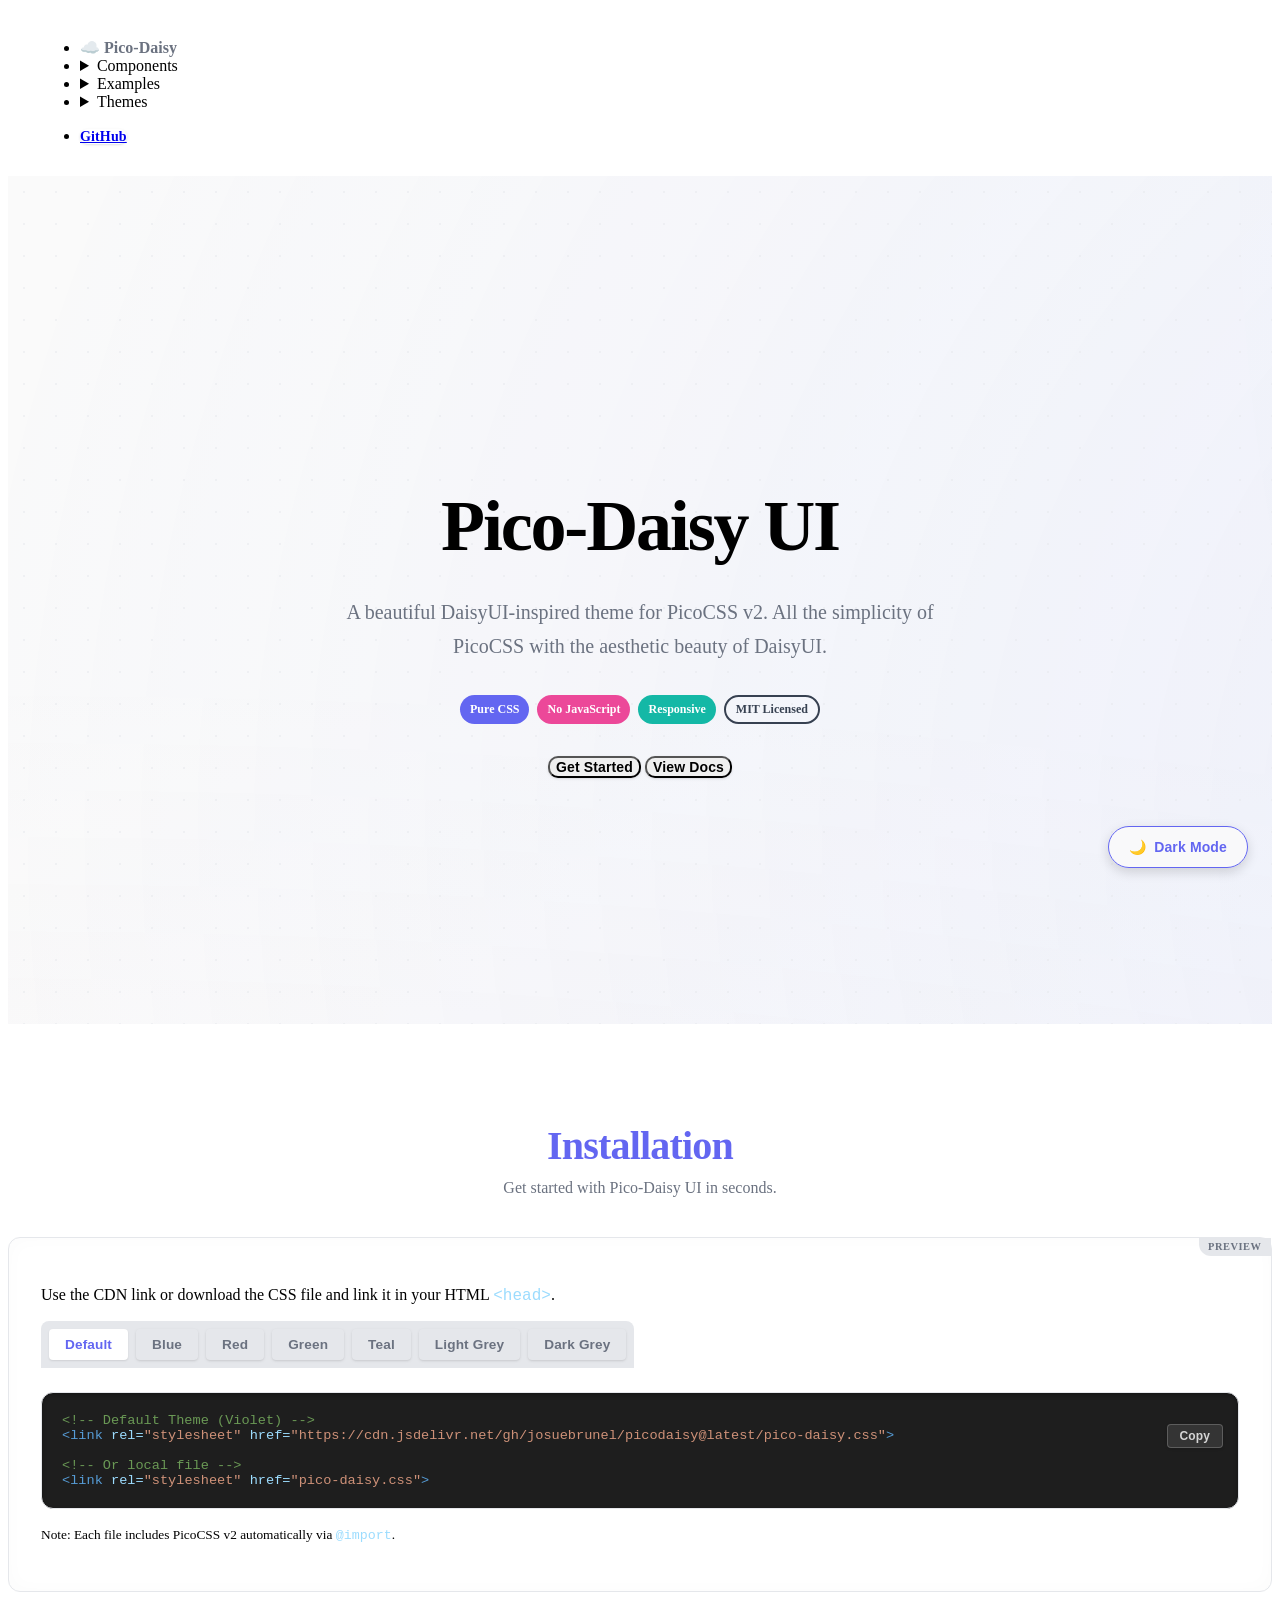
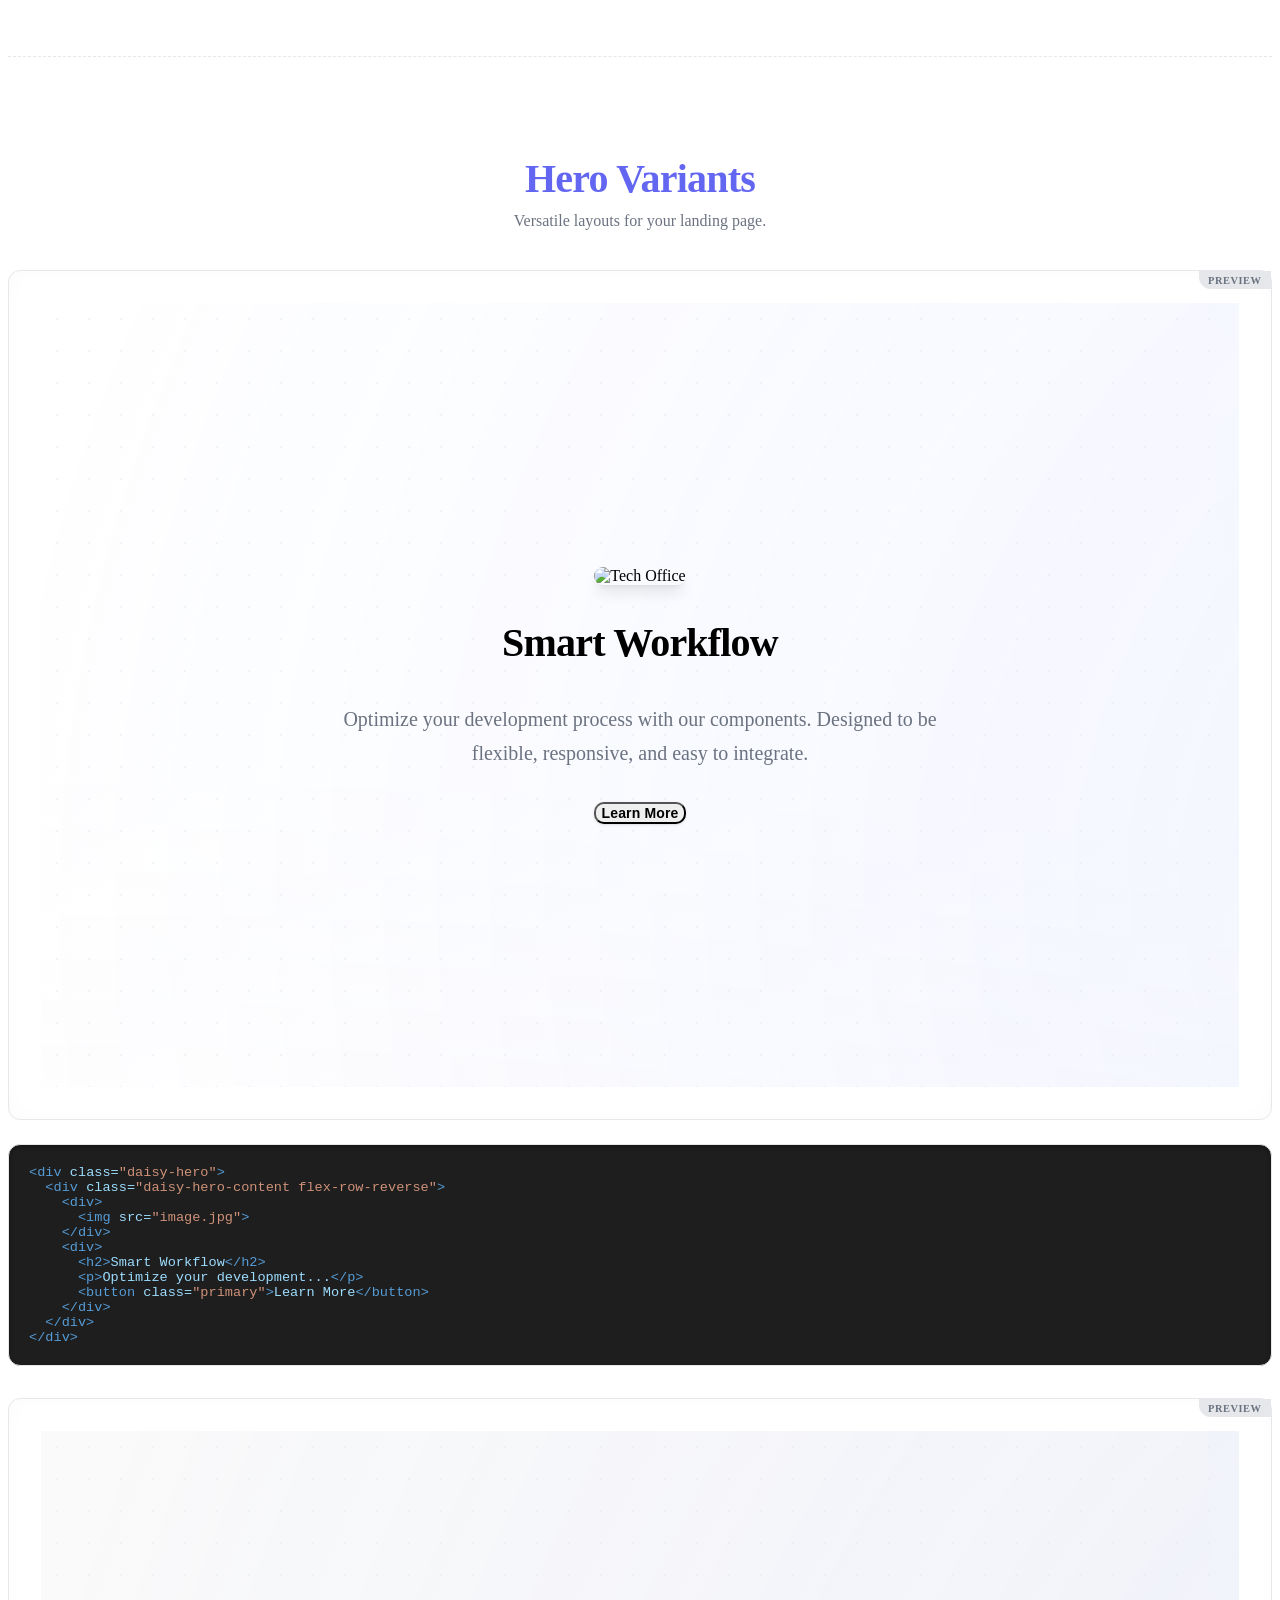
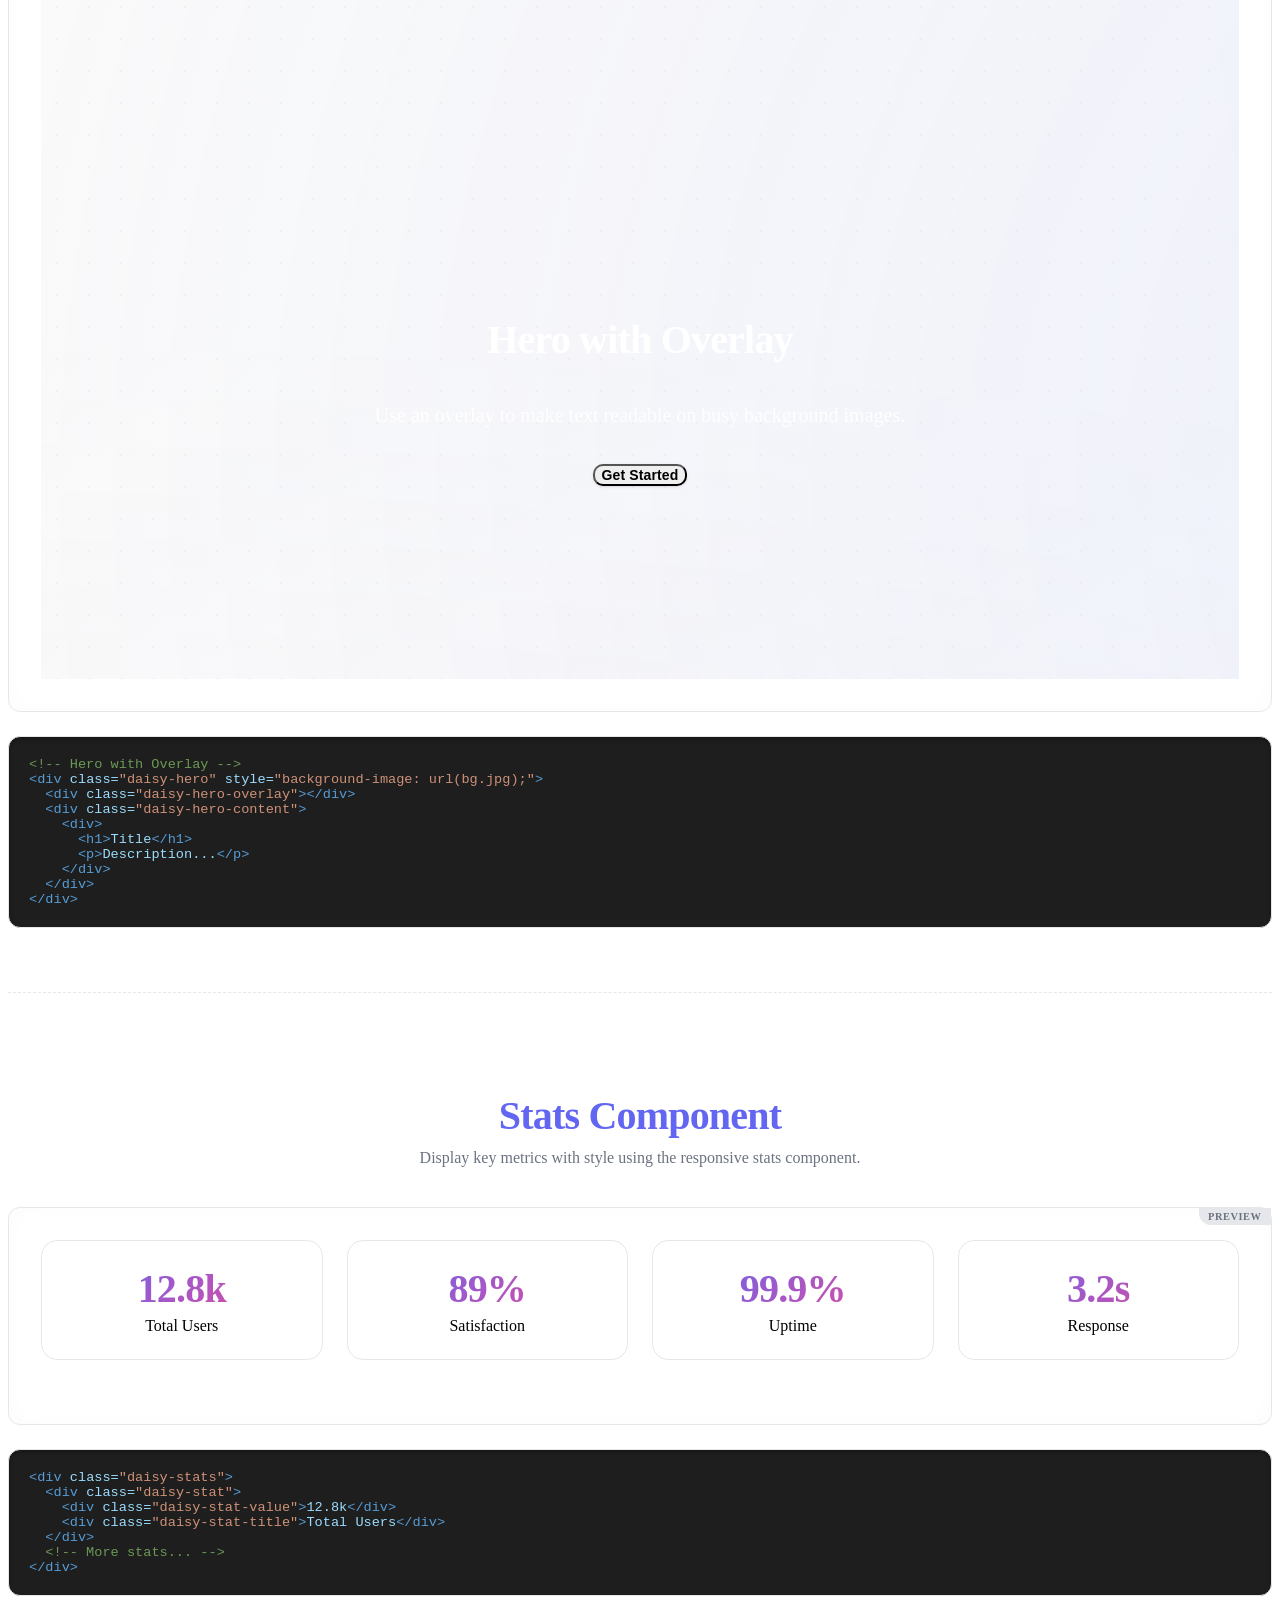
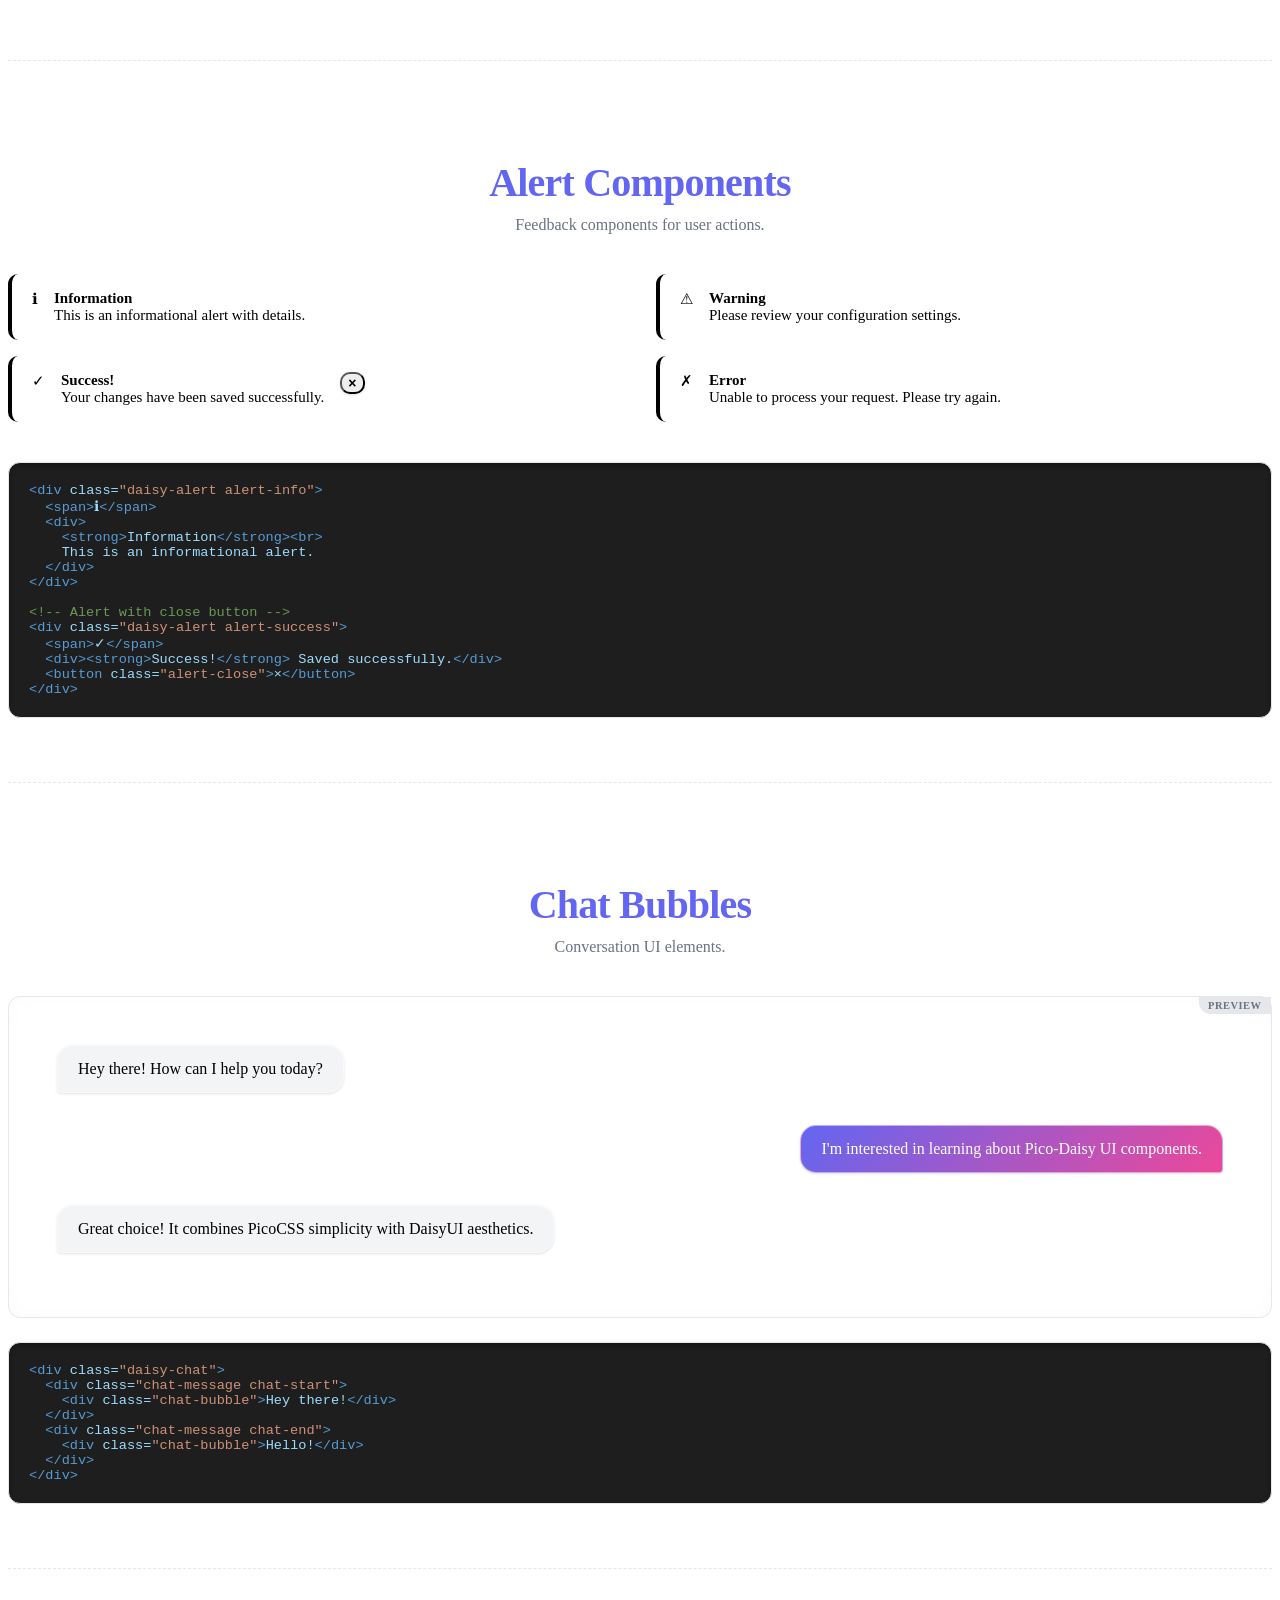
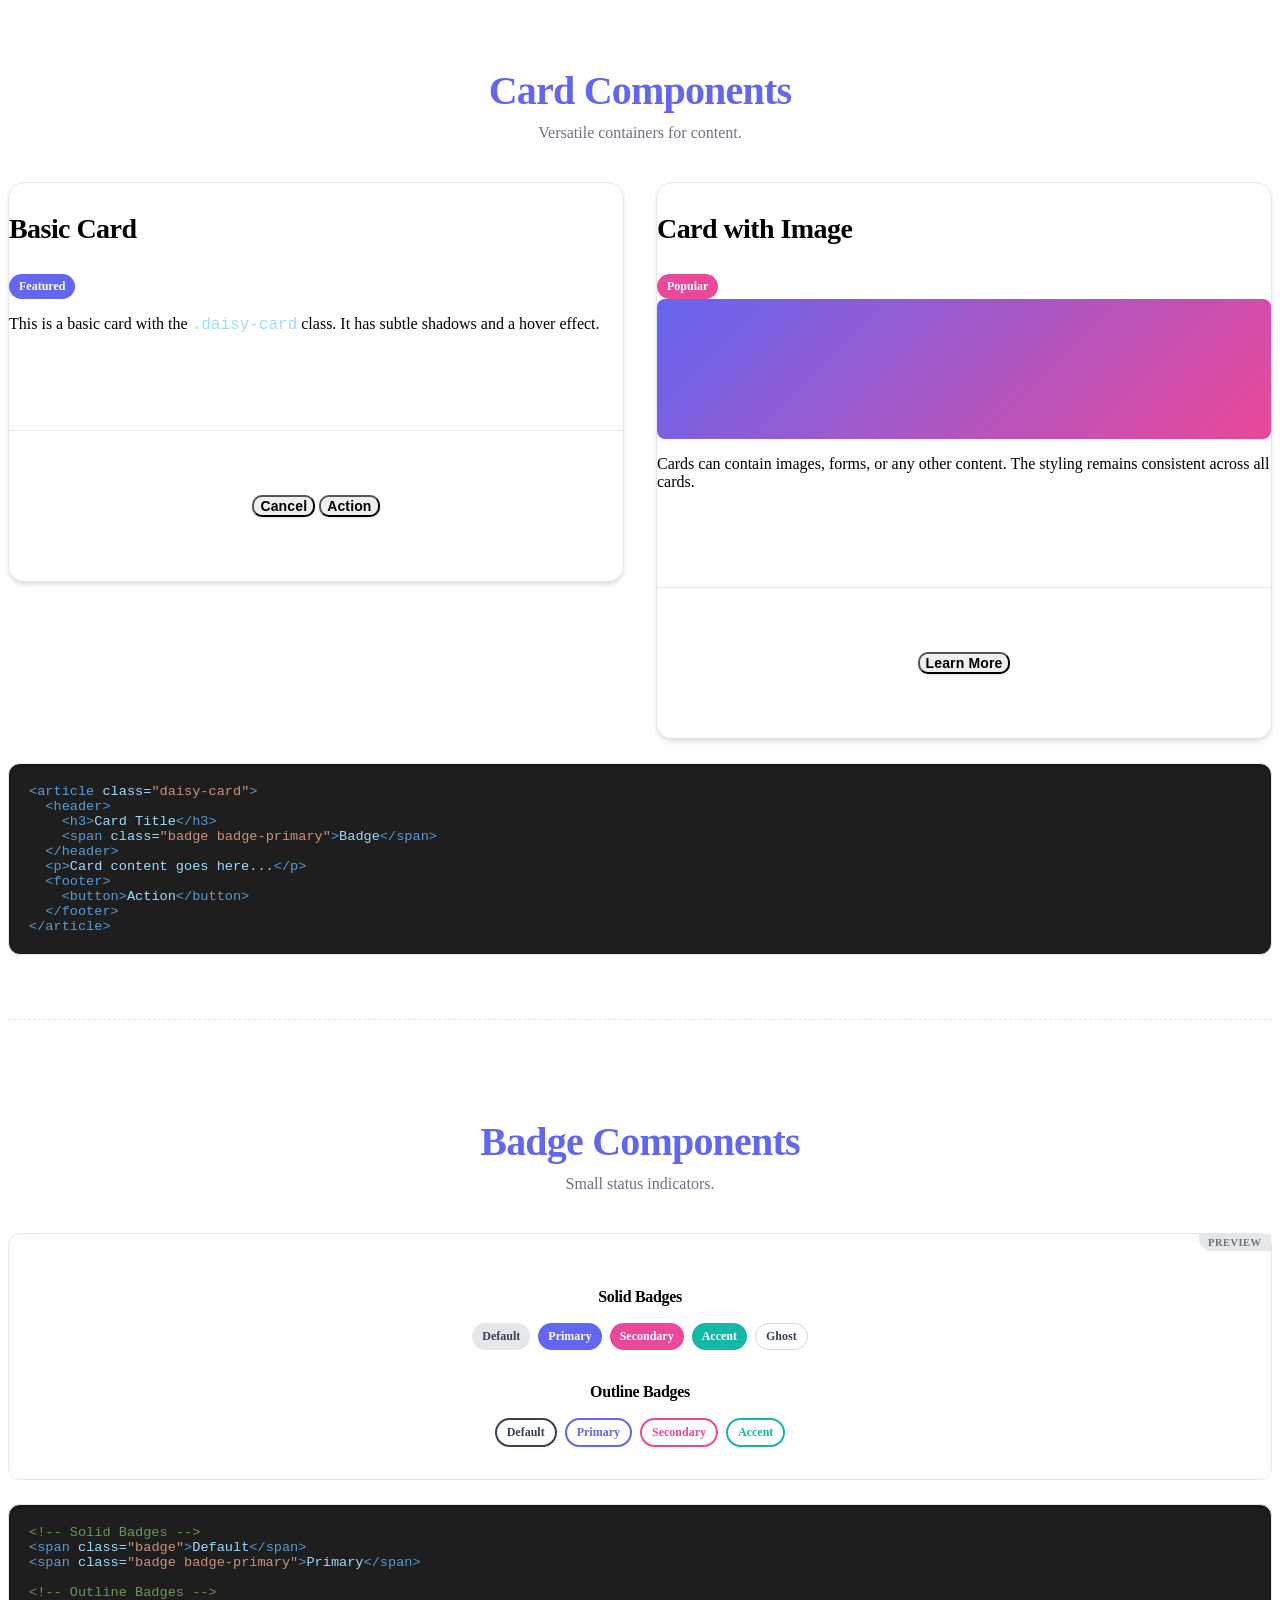
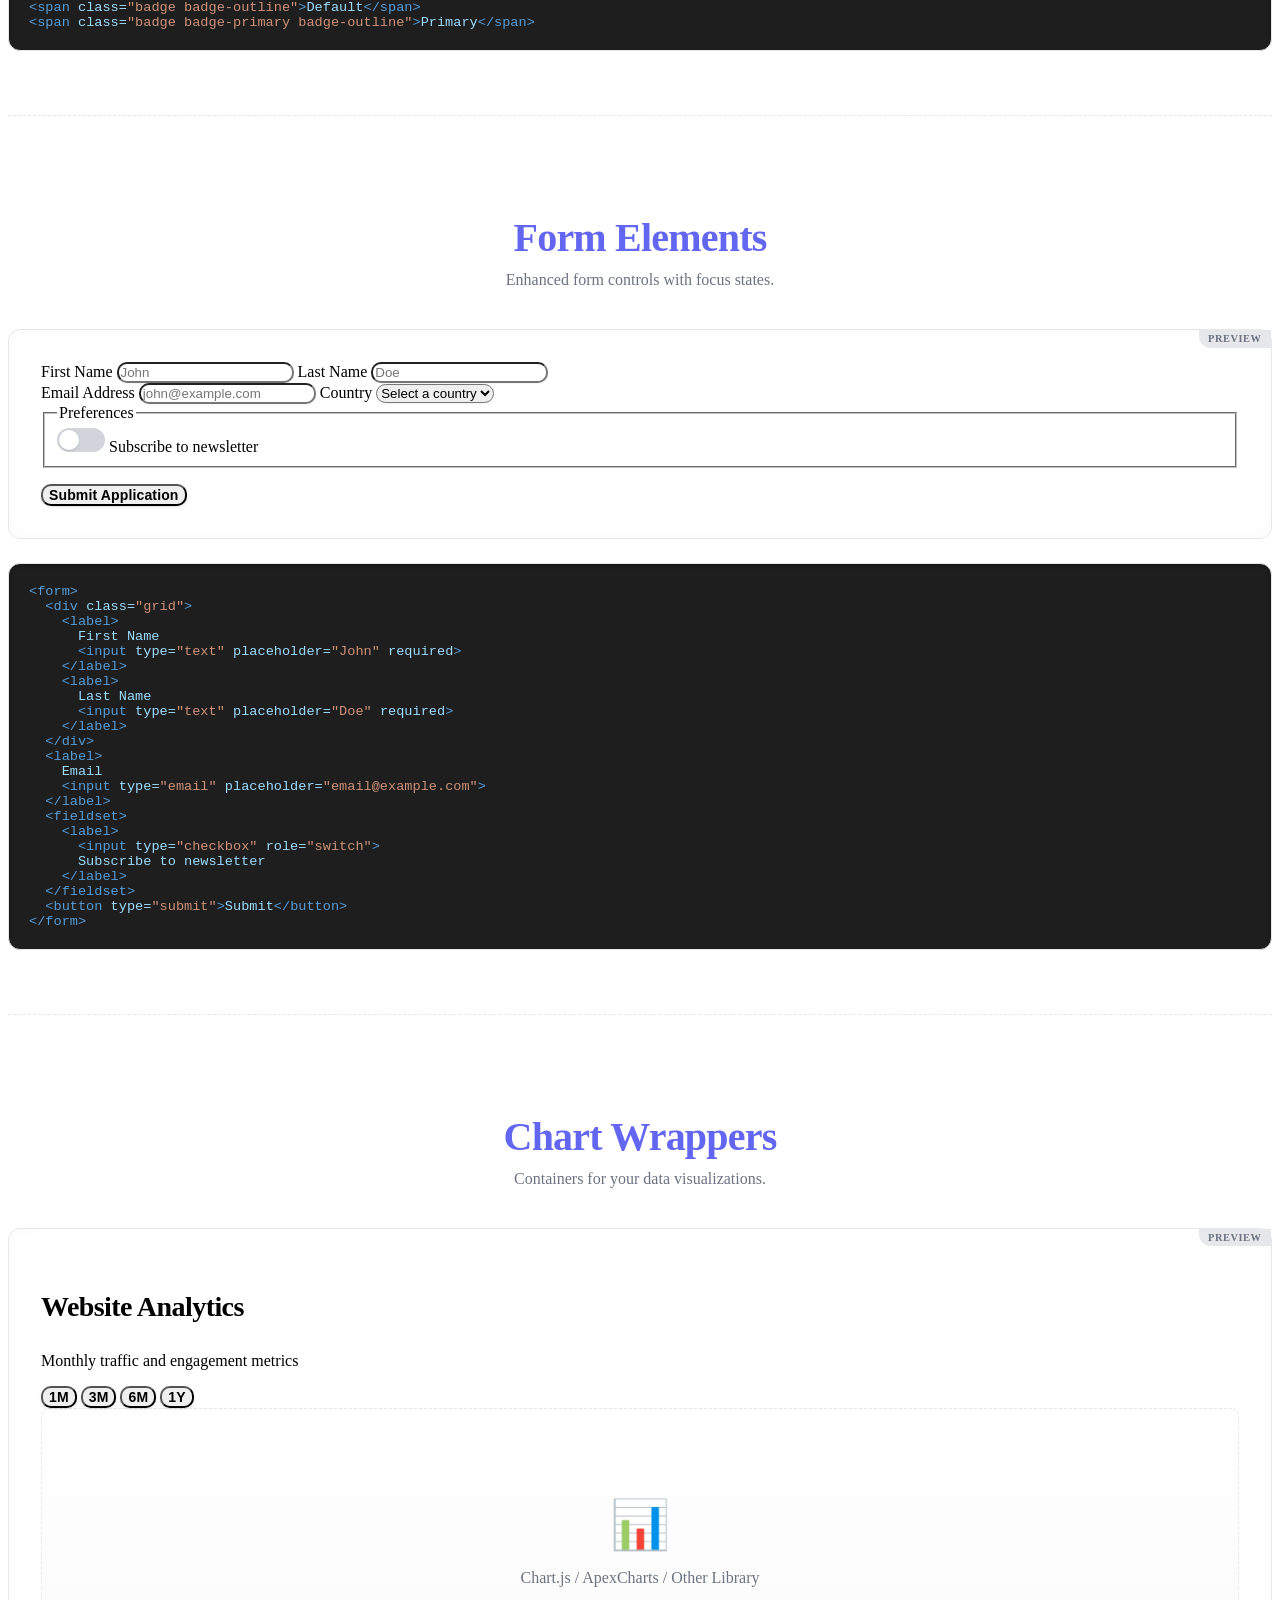
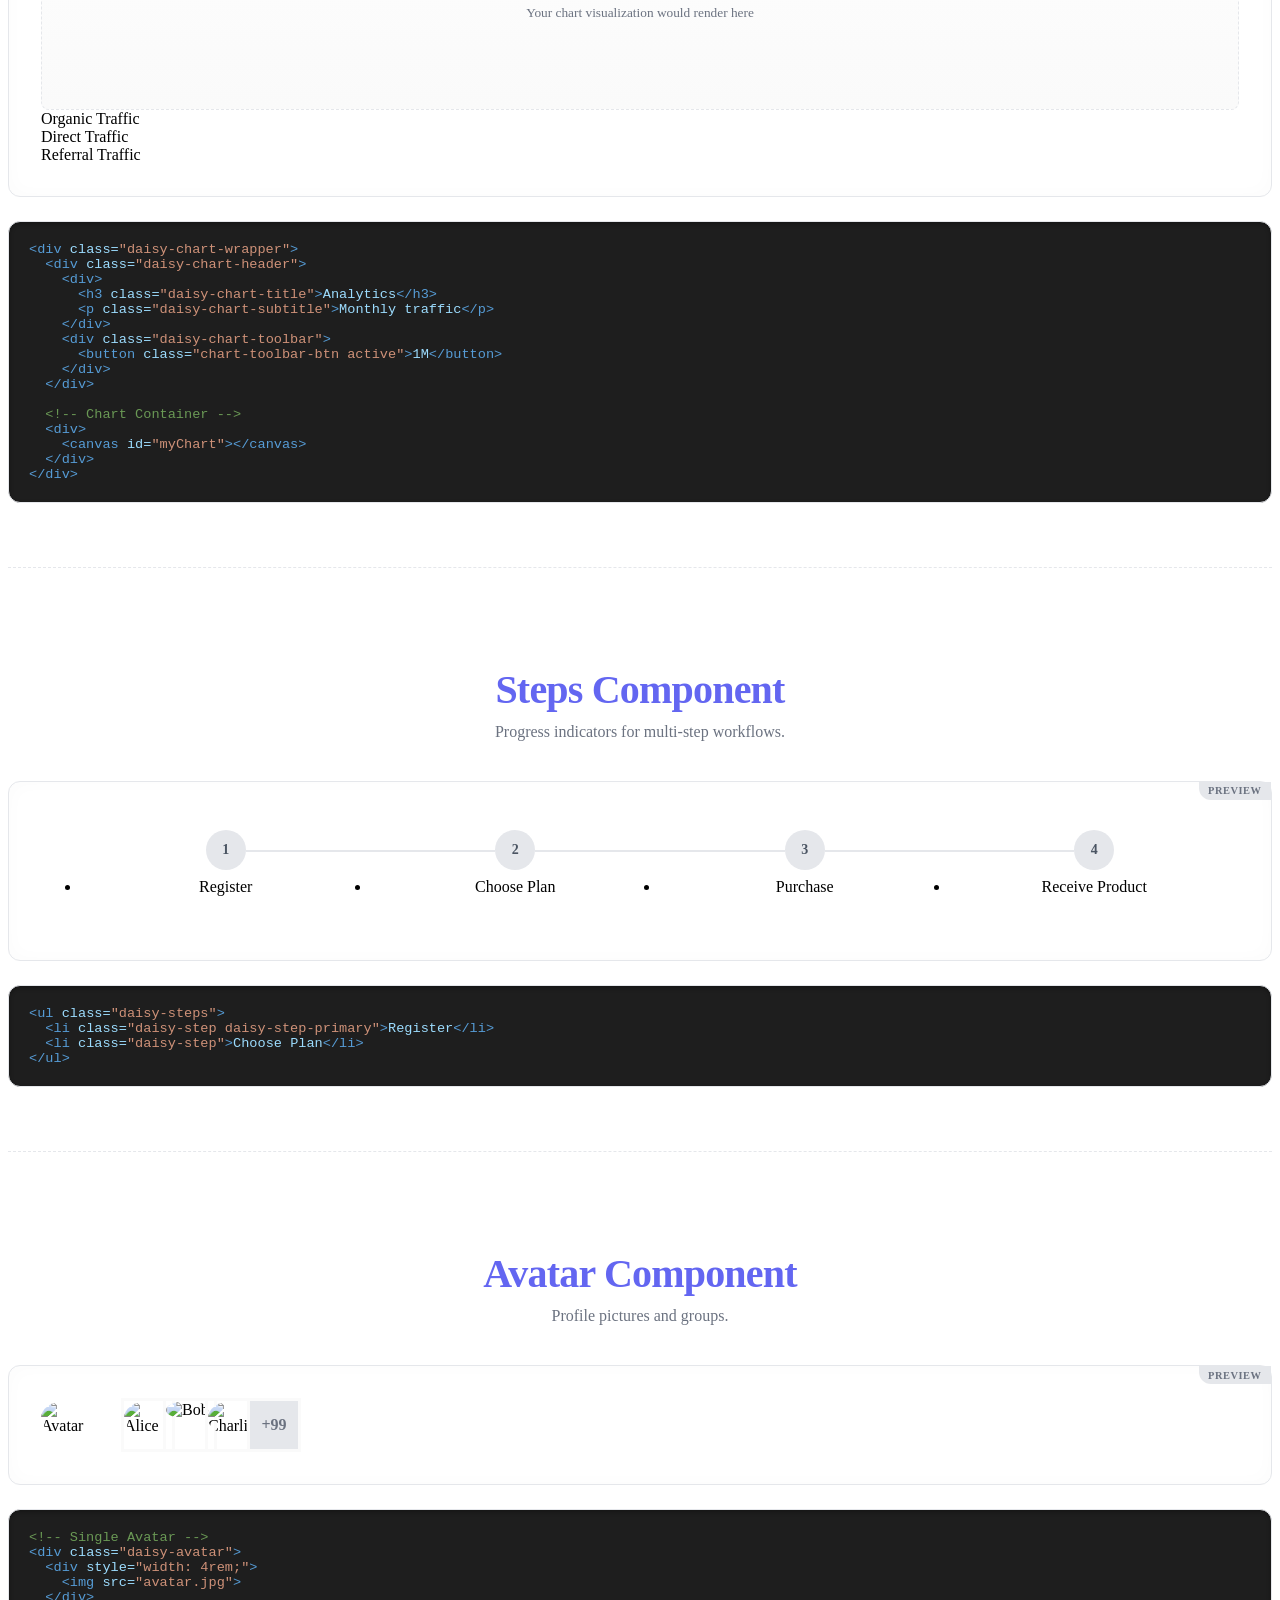
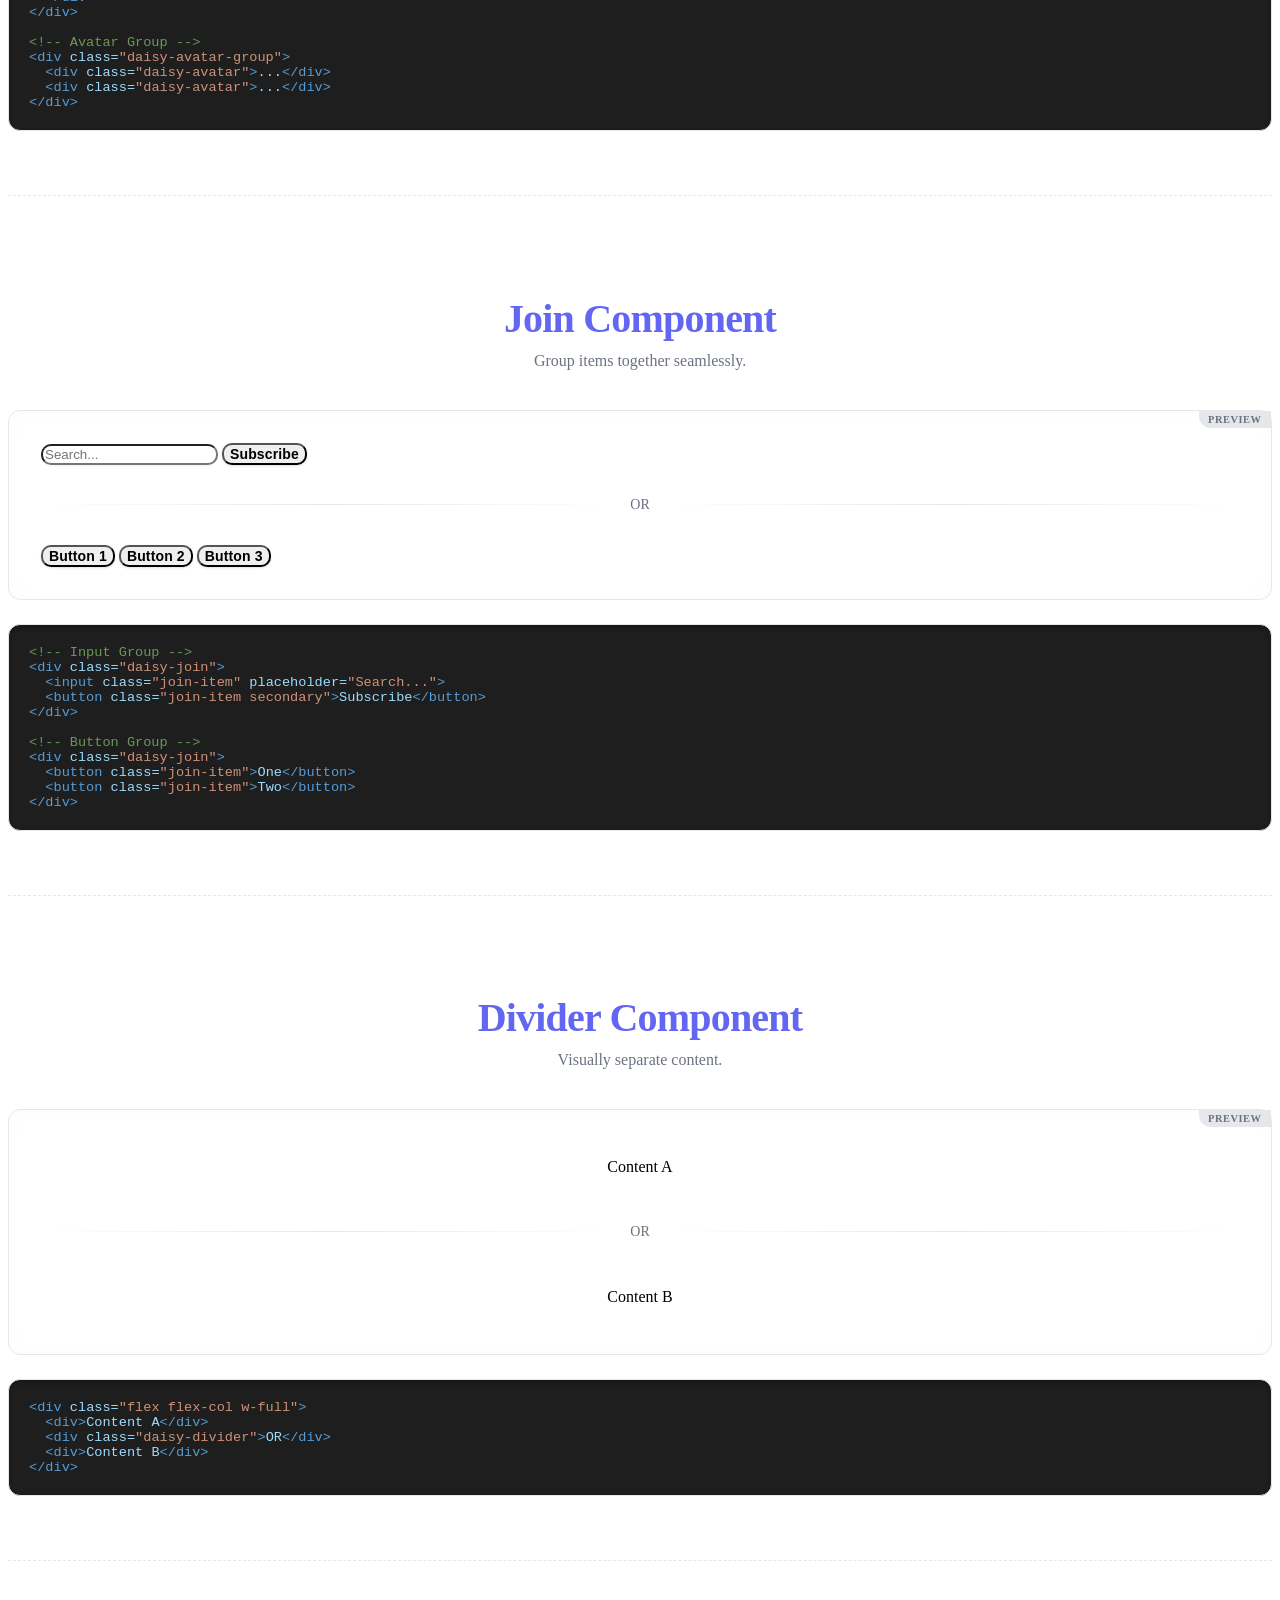
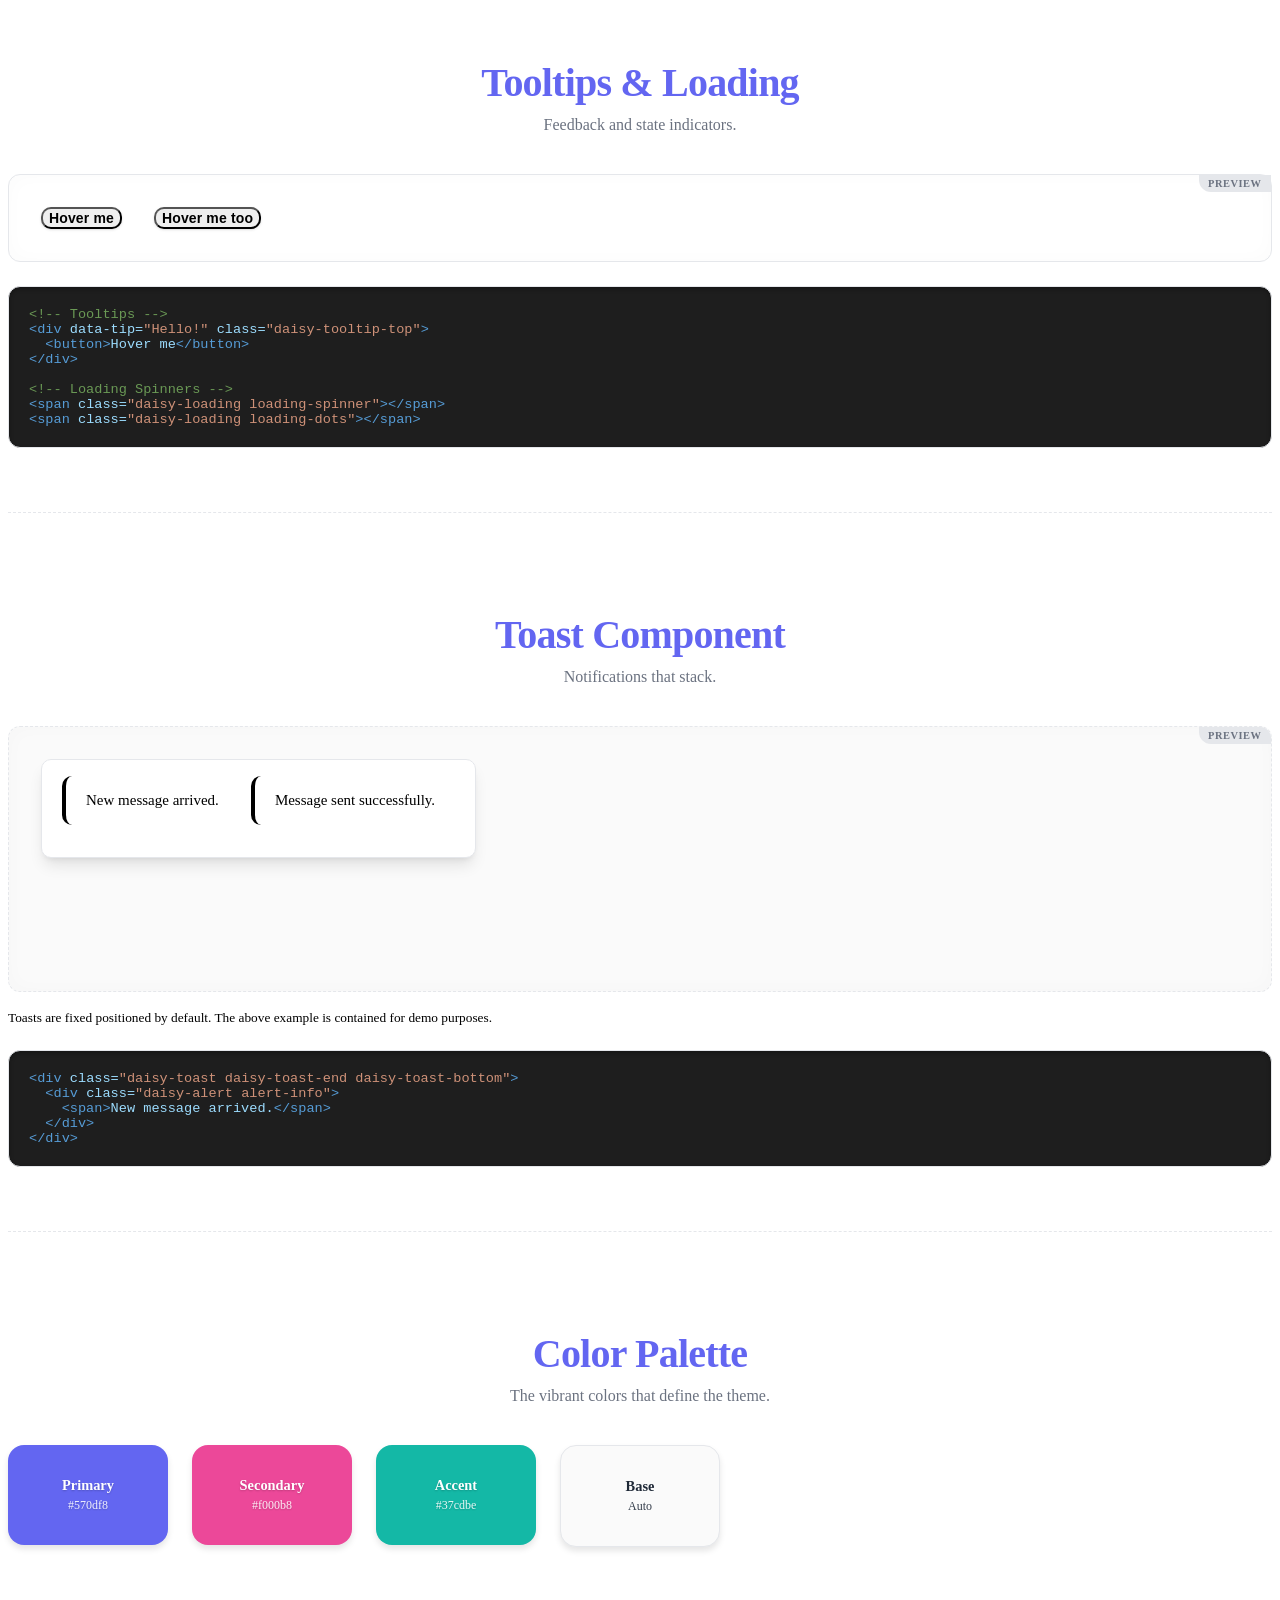
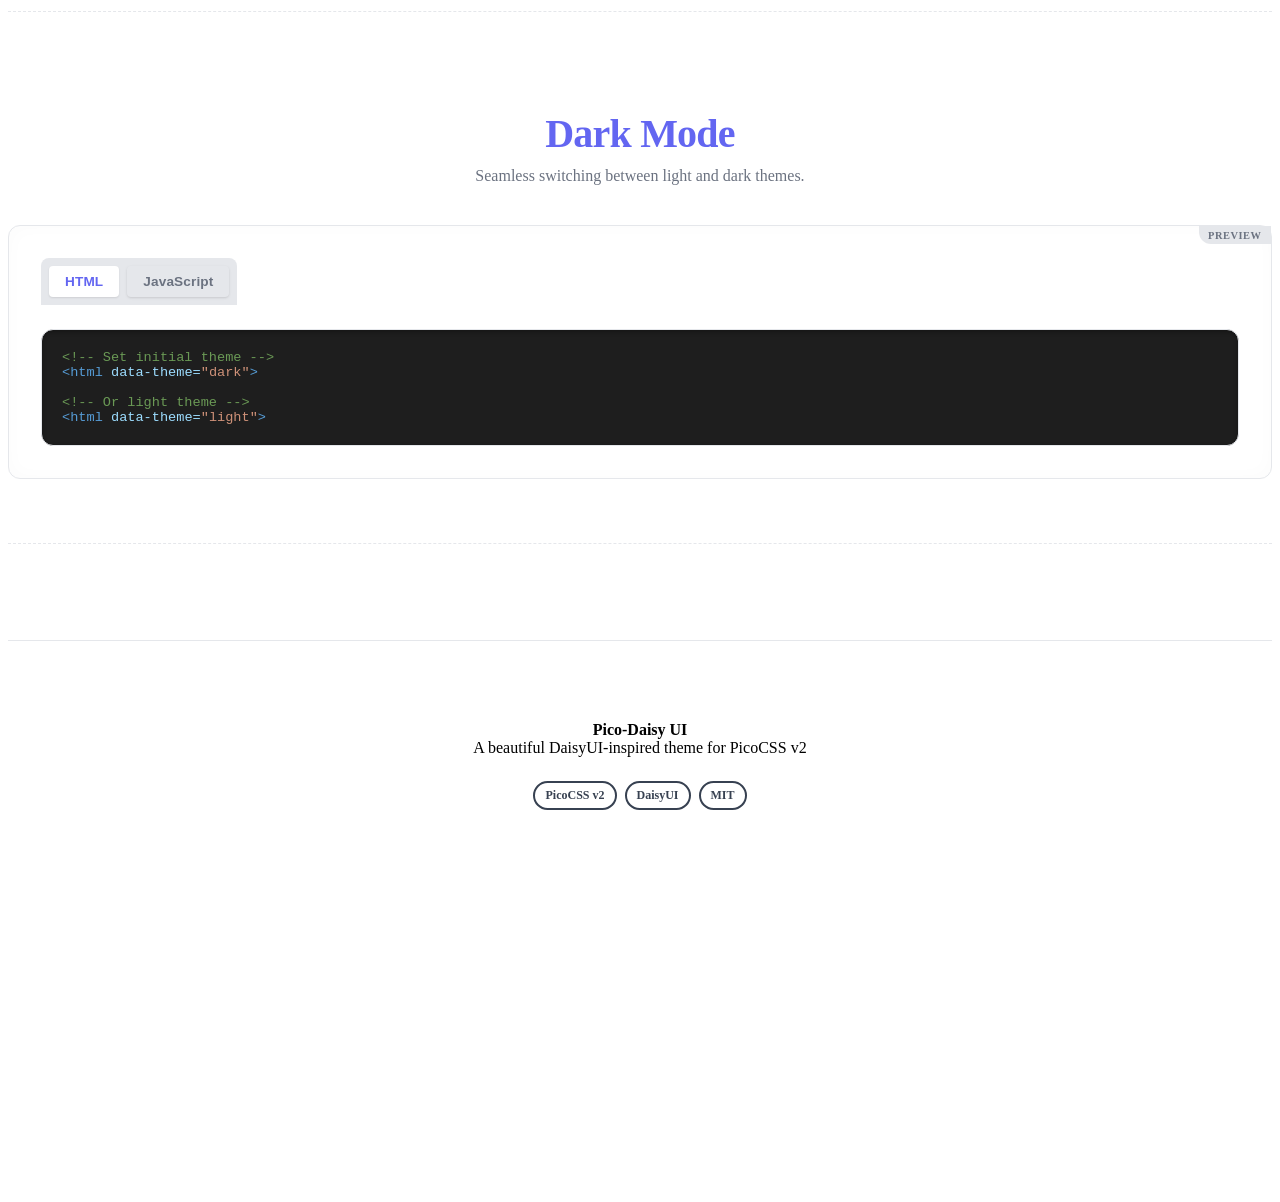
==== commit ed4645da: "fix css issues" ====
--- a/index.html
+++ b/index.html
@@ -4,7 +4,7 @@
 <head>
     <meta charset="UTF-8">
     <meta name="viewport" content="width=device-width, initial-scale=1.0">
-    <title>Pico-Daisy UI - Modern Theme for PicoCSS</title>
+    <title>Pico-Daisy UI - Premium Theme for PicoCSS</title>
     <!-- Pico-Daisy UI (Includes PicoCSS v2) -->
     <link rel="stylesheet" href="pico-daisy.css">
     <style>
@@ -428,7 +428,7 @@
                                 style="border-radius: 1rem; box-shadow: var(--pico-box-shadow-hover);">
                         </div>
                         <div style="flex: 1;">
-                            <h2>Modern Workflow</h2>
+                            <h2>Smart Workflow</h2>
                             <p>
                                 Optimize your development process with our components.
                                 Designed to be flexible, responsive, and easy to integrate.
@@ -445,7 +445,7 @@
       <span class="tag">&lt;img</span> <span class="attr">src</span>=<span class="val">"image.jpg"</span><span class="tag">&gt;</span>
     <span class="tag">&lt;/div&gt;</span>
     <span class="tag">&lt;div&gt;</span>
-      <span class="tag">&lt;h2&gt;</span>Modern Workflow<span class="tag">&lt;/h2&gt;</span>
+      <span class="tag">&lt;h2&gt;</span>Smart Workflow<span class="tag">&lt;/h2&gt;</span>
       <span class="tag">&lt;p&gt;</span>Optimize your development...<span class="tag">&lt;/p&gt;</span>
       <span class="tag">&lt;button</span> <span class="attr">class</span>=<span class="val">"primary"</span><span class="tag">&gt;</span>Learn More<span class="tag">&lt;/button&gt;</span>
     <span class="tag">&lt;/div&gt;</span>
--- a/pico-daisy.css
+++ b/pico-daisy.css
@@ -1,6 +1,6 @@
 /* ============================================================================
    Pico-Daisy Modern Theme
-   A premium, polished CSS theme for PicoCSS v2 with modern aesthetics.
+   A premium, polished CSS theme for PicoCSS v2 with enhanced aesthetics.
    
    Features:
    - Modern typography with Inter font
@@ -20,44 +20,44 @@
 
 :root {
     /* Primary Colors - Refined Violet/Indigo palette */
-    --modern-primary: #6366f1;
-    --modern-primary-light: #818cf8;
-    --modern-primary-dark: #4f46e5;
-    --modern-primary-glow: rgba(99, 102, 241, 0.4);
+    --daisy-primary: #6366f1;
+    --daisy-primary-light: #818cf8;
+    --daisy-primary-dark: #4f46e5;
+    --daisy-primary-glow: rgba(99, 102, 241, 0.4);
 
     /* Secondary - Vibrant Pink/Magenta */
-    --modern-secondary: #ec4899;
-    --modern-secondary-light: #f472b6;
-    --modern-secondary-dark: #db2777;
+    --daisy-secondary: #ec4899;
+    --daisy-secondary-light: #f472b6;
+    --daisy-secondary-dark: #db2777;
 
     /* Accent - Teal/Cyan */
-    --modern-accent: #14b8a6;
-    --modern-accent-light: #2dd4bf;
-    --modern-accent-dark: #0d9488;
+    --daisy-accent: #14b8a6;
+    --daisy-accent-light: #2dd4bf;
+    --daisy-accent-dark: #0d9488;
 
     /* Success, Warning, Error, Info */
-    --modern-success: #22c55e;
-    --modern-warning: #f59e0b;
-    --modern-error: #ef4444;
-    --modern-info: #3b82f6;
+    --daisy-success: #22c55e;
+    --daisy-warning: #f59e0b;
+    --daisy-error: #ef4444;
+    --daisy-info: #3b82f6;
 
     /* Neutral Palette */
-    --modern-gray-50: #f9fafb;
-    --modern-gray-100: #f3f4f6;
-    --modern-gray-200: #e5e7eb;
-    --modern-gray-300: #d1d5db;
-    --modern-gray-400: #9ca3af;
-    --modern-gray-500: #6b7280;
-    --modern-gray-600: #4b5563;
-    --modern-gray-700: #374151;
-    --modern-gray-800: #1f2937;
-    --modern-gray-900: #111827;
-    --modern-gray-950: #030712;
+    --daisy-gray-50: #f9fafb;
+    --daisy-gray-100: #f3f4f6;
+    --daisy-gray-200: #e5e7eb;
+    --daisy-gray-300: #d1d5db;
+    --daisy-gray-400: #9ca3af;
+    --daisy-gray-500: #6b7280;
+    --daisy-gray-600: #4b5563;
+    --daisy-gray-700: #374151;
+    --daisy-gray-800: #1f2937;
+    --daisy-gray-900: #111827;
+    --daisy-gray-950: #030712;
 
     /* Gradient Definitions */
-    --gradient-primary: linear-gradient(135deg, var(--modern-primary) 0%, var(--modern-secondary) 100%);
-    --gradient-secondary: linear-gradient(135deg, var(--modern-secondary) 0%, var(--modern-accent) 100%);
-    --gradient-accent: linear-gradient(135deg, var(--modern-accent) 0%, var(--modern-primary) 100%);
+    --gradient-primary: linear-gradient(135deg, var(--daisy-primary) 0%, var(--daisy-secondary) 100%);
+    --gradient-secondary: linear-gradient(135deg, var(--daisy-secondary) 0%, var(--daisy-accent) 100%);
+    --gradient-accent: linear-gradient(135deg, var(--daisy-accent) 0%, var(--daisy-primary) 100%);
     --gradient-aurora: linear-gradient(135deg, #667eea 0%, #764ba2 50%, #f093fb 100%);
     --gradient-mesh:
         radial-gradient(at 40% 20%, hsla(228, 100%, 74%, 0.15) 0px, transparent 50%),
@@ -66,67 +66,67 @@
         radial-gradient(at 80% 50%, hsla(340, 100%, 76%, 0.12) 0px, transparent 50%);
 
     /* PicoCSS Overrides - Light Mode */
-    --pico-primary: var(--modern-primary);
-    --pico-primary-background: var(--modern-primary);
-    --pico-primary-hover: var(--modern-primary-dark);
-    --pico-primary-underline: var(--modern-primary-light);
-    --pico-primary-focus: var(--modern-primary-glow);
+    --pico-primary: var(--daisy-primary);
+    --pico-primary-background: var(--daisy-primary);
+    --pico-primary-hover: var(--daisy-primary-dark);
+    --pico-primary-underline: var(--daisy-primary-light);
+    --pico-primary-focus: var(--daisy-primary-glow);
     --pico-primary-inverse: #ffffff;
 
-    --pico-secondary: var(--modern-secondary);
-    --pico-secondary-hover: var(--modern-secondary-dark);
+    --pico-secondary: var(--daisy-secondary);
+    --pico-secondary-hover: var(--daisy-secondary-dark);
     --pico-secondary-inverse: #ffffff;
 
-    --pico-accent: var(--modern-accent);
-    --pico-accent-hover: var(--modern-accent-dark);
+    --pico-accent: var(--daisy-accent);
+    --pico-accent-hover: var(--daisy-accent-dark);
     --pico-accent-inverse: #ffffff;
 
     /* Typography */
     --pico-font-family: 'Inter', ui-sans-serif, system-ui, -apple-system, BlinkMacSystemFont, "Segoe UI", Roboto, sans-serif;
     --pico-font-size: 1rem;
     --pico-line-height: 1.65;
-    --modern-font-mono: 'SF Mono', ui-monospace, SFMono-Regular, Menlo, Monaco, Consolas, monospace;
+    --daisy-font-mono: 'SF Mono', ui-monospace, SFMono-Regular, Menlo, Monaco, Consolas, monospace;
 
     /* Sizing & Spacing */
     --pico-border-radius: 0.75rem;
-    --modern-radius-sm: 0.375rem;
-    --modern-radius-md: 0.625rem;
-    --modern-radius-lg: 1rem;
-    --modern-radius-xl: 1.5rem;
-    --modern-radius-full: 9999px;
+    --daisy-radius-sm: 0.375rem;
+    --daisy-radius-md: 0.625rem;
+    --daisy-radius-lg: 1rem;
+    --daisy-radius-xl: 1.5rem;
+    --daisy-radius-full: 9999px;
 
     /* Enhanced Shadows */
-    --modern-shadow-xs: 0 1px 2px 0 rgb(0 0 0 / 0.05);
-    --modern-shadow-sm: 0 1px 3px 0 rgb(0 0 0 / 0.1), 0 1px 2px -1px rgb(0 0 0 / 0.1);
-    --modern-shadow-md: 0 4px 6px -1px rgb(0 0 0 / 0.1), 0 2px 4px -2px rgb(0 0 0 / 0.1);
-    --modern-shadow-lg: 0 10px 15px -3px rgb(0 0 0 / 0.1), 0 4px 6px -4px rgb(0 0 0 / 0.1);
-    --modern-shadow-xl: 0 20px 25px -5px rgb(0 0 0 / 0.1), 0 8px 10px -6px rgb(0 0 0 / 0.1);
-    --modern-shadow-2xl: 0 25px 50px -12px rgb(0 0 0 / 0.25);
-    --modern-shadow-inner: inset 0 2px 4px 0 rgb(0 0 0 / 0.05);
-    --modern-shadow-glow: 0 0 20px var(--modern-primary-glow);
-    --modern-shadow-glow-lg: 0 0 40px var(--modern-primary-glow);
-
-    --pico-box-shadow: var(--modern-shadow-md);
-    --pico-box-shadow-hover: var(--modern-shadow-lg);
+    --daisy-shadow-xs: 0 1px 2px 0 rgb(0 0 0 / 0.05);
+    --daisy-shadow-sm: 0 1px 3px 0 rgb(0 0 0 / 0.1), 0 1px 2px -1px rgb(0 0 0 / 0.1);
+    --daisy-shadow-md: 0 4px 6px -1px rgb(0 0 0 / 0.1), 0 2px 4px -2px rgb(0 0 0 / 0.1);
+    --daisy-shadow-lg: 0 10px 15px -3px rgb(0 0 0 / 0.1), 0 4px 6px -4px rgb(0 0 0 / 0.1);
+    --daisy-shadow-xl: 0 20px 25px -5px rgb(0 0 0 / 0.1), 0 8px 10px -6px rgb(0 0 0 / 0.1);
+    --daisy-shadow-2xl: 0 25px 50px -12px rgb(0 0 0 / 0.25);
+    --daisy-shadow-inner: inset 0 2px 4px 0 rgb(0 0 0 / 0.05);
+    --daisy-shadow-glow: 0 0 20px var(--daisy-primary-glow);
+    --daisy-shadow-glow-lg: 0 0 40px var(--daisy-primary-glow);
+
+    --pico-box-shadow: var(--daisy-shadow-md);
+    --pico-box-shadow-hover: var(--daisy-shadow-lg);
 
     /* Transitions */
-    --modern-transition-fast: 150ms cubic-bezier(0.4, 0, 0.2, 1);
-    --modern-transition-base: 200ms cubic-bezier(0.4, 0, 0.2, 1);
-    --modern-transition-slow: 300ms cubic-bezier(0.4, 0, 0.2, 1);
-    --modern-transition-bounce: 500ms cubic-bezier(0.68, -0.55, 0.265, 1.55);
-    --pico-transition: var(--modern-transition-base);
+    --daisy-transition-fast: 150ms cubic-bezier(0.4, 0, 0.2, 1);
+    --daisy-transition-base: 200ms cubic-bezier(0.4, 0, 0.2, 1);
+    --daisy-transition-slow: 300ms cubic-bezier(0.4, 0, 0.2, 1);
+    --daisy-transition-bounce: 500ms cubic-bezier(0.68, -0.55, 0.265, 1.55);
+    --pico-transition: var(--daisy-transition-base);
 
     /* Glassmorphism */
-    --modern-glass-bg: rgba(255, 255, 255, 0.7);
-    --modern-glass-border: rgba(255, 255, 255, 0.5);
-    --modern-glass-blur: 16px;
+    --daisy-glass-bg: rgba(255, 255, 255, 0.7);
+    --daisy-glass-border: rgba(255, 255, 255, 0.5);
+    --daisy-glass-blur: 16px;
 
     /* Light Mode Colors */
     --pico-background-color: #fafafa;
     --pico-card-background-color: #ffffff;
-    --pico-color: var(--modern-gray-800);
-    --pico-muted-color: var(--modern-gray-500);
-    --pico-muted-border-color: var(--modern-gray-200);
+    --pico-color: var(--daisy-gray-800);
+    --pico-muted-color: var(--daisy-gray-500);
+    --pico-muted-border-color: var(--daisy-gray-200);
     --pico-form-element-spacing-vertical: 0.875rem;
     --pico-form-element-spacing-horizontal: 1.125rem;
 }
@@ -138,36 +138,36 @@
 [data-theme="dark"] {
     --pico-background-color: #0f0f10;
     --pico-card-background-color: #18181b;
-    --pico-color: var(--modern-gray-100);
-    --pico-muted-color: var(--modern-gray-400);
+    --pico-color: var(--daisy-gray-100);
+    --pico-muted-color: var(--daisy-gray-400);
     --pico-muted-border-color: #27272a;
     --pico-form-element-background-color: #18181b;
     --pico-form-element-border-color: #3f3f46;
 
-    --modern-glass-bg: rgba(24, 24, 27, 0.8);
-    --modern-glass-border: rgba(63, 63, 70, 0.5);
-
-    --modern-shadow-md: 0 4px 6px -1px rgb(0 0 0 / 0.4), 0 2px 4px -2px rgb(0 0 0 / 0.3);
-    --modern-shadow-lg: 0 10px 15px -3px rgb(0 0 0 / 0.5), 0 4px 6px -4px rgb(0 0 0 / 0.4);
-    --modern-shadow-xl: 0 20px 25px -5px rgb(0 0 0 / 0.5), 0 8px 10px -6px rgb(0 0 0 / 0.4);
+    --daisy-glass-bg: rgba(24, 24, 27, 0.8);
+    --daisy-glass-border: rgba(63, 63, 70, 0.5);
+
+    --daisy-shadow-md: 0 4px 6px -1px rgb(0 0 0 / 0.4), 0 2px 4px -2px rgb(0 0 0 / 0.3);
+    --daisy-shadow-lg: 0 10px 15px -3px rgb(0 0 0 / 0.5), 0 4px 6px -4px rgb(0 0 0 / 0.4);
+    --daisy-shadow-xl: 0 20px 25px -5px rgb(0 0 0 / 0.5), 0 8px 10px -6px rgb(0 0 0 / 0.4);
 }
 
 @media (prefers-color-scheme: dark) {
     :root:not([data-theme="light"]) {
         --pico-background-color: #0f0f10;
         --pico-card-background-color: #18181b;
-        --pico-color: var(--modern-gray-100);
-        --pico-muted-color: var(--modern-gray-400);
+        --pico-color: var(--daisy-gray-100);
+        --pico-muted-color: var(--daisy-gray-400);
         --pico-muted-border-color: #27272a;
         --pico-form-element-background-color: #18181b;
         --pico-form-element-border-color: #3f3f46;
 
-        --modern-glass-bg: rgba(24, 24, 27, 0.8);
-        --modern-glass-border: rgba(63, 63, 70, 0.5);
-
-        --modern-shadow-md: 0 4px 6px -1px rgb(0 0 0 / 0.4), 0 2px 4px -2px rgb(0 0 0 / 0.3);
-        --modern-shadow-lg: 0 10px 15px -3px rgb(0 0 0 / 0.5), 0 4px 6px -4px rgb(0 0 0 / 0.4);
-        --modern-shadow-xl: 0 20px 25px -5px rgb(0 0 0 / 0.5), 0 8px 10px -6px rgb(0 0 0 / 0.4);
+        --daisy-glass-bg: rgba(24, 24, 27, 0.8);
+        --daisy-glass-border: rgba(63, 63, 70, 0.5);
+
+        --daisy-shadow-md: 0 4px 6px -1px rgb(0 0 0 / 0.4), 0 2px 4px -2px rgb(0 0 0 / 0.3);
+        --daisy-shadow-lg: 0 10px 15px -3px rgb(0 0 0 / 0.5), 0 4px 6px -4px rgb(0 0 0 / 0.4);
+        --daisy-shadow-xl: 0 20px 25px -5px rgb(0 0 0 / 0.5), 0 8px 10px -6px rgb(0 0 0 / 0.4);
     }
 }
 
@@ -213,7 +213,7 @@
     background-position: 0% 100%;
     background-repeat: no-repeat;
     background-size: 0% 1px;
-    transition: background-size var(--modern-transition-base), color var(--modern-transition-base);
+    transition: background-size var(--daisy-transition-base), color var(--daisy-transition-base);
 }
 
 a:not([role="button"]):not(.btn):hover {
@@ -222,13 +222,13 @@
 
 /* Selection styling */
 ::selection {
-    background-color: var(--modern-primary);
+    background-color: var(--daisy-primary);
     color: white;
 }
 
 /* Focus visible for accessibility */
 :focus-visible {
-    outline: 2px solid var(--modern-primary);
+    outline: 2px solid var(--daisy-primary);
     outline-offset: 2px;
 }
 
@@ -245,25 +245,25 @@
     font-weight: 600;
     font-size: 0.875rem;
     letter-spacing: 0.01em;
-    border-radius: var(--modern-radius-md);
-    transition: all var(--modern-transition-base);
+    border-radius: var(--daisy-radius-md);
+    transition: all var(--daisy-transition-base);
     position: relative;
     overflow: hidden;
-    box-shadow: var(--modern-shadow-sm);
+    box-shadow: var(--daisy-shadow-sm);
 }
 
 button:hover,
 [role="button"]:hover,
 .btn:hover {
     transform: translateY(-1px);
-    box-shadow: var(--modern-shadow-md);
+    box-shadow: var(--daisy-shadow-md);
 }
 
 button:active,
 [role="button"]:active,
 .btn:active {
     transform: translateY(0);
-    box-shadow: var(--modern-shadow-xs);
+    box-shadow: var(--daisy-shadow-xs);
 }
 
 /* Gradient Button Variant */
@@ -275,18 +275,18 @@
 
 .btn-gradient:hover {
     filter: brightness(1.1);
-    box-shadow: var(--modern-shadow-glow);
+    box-shadow: var(--daisy-shadow-glow);
 }
 
 /* Outline Button Variant */
 .btn-outline {
     background: transparent;
-    border: 2px solid var(--modern-primary);
-    color: var(--modern-primary);
+    border: 2px solid var(--daisy-primary);
+    color: var(--daisy-primary);
 }
 
 .btn-outline:hover {
-    background: var(--modern-primary);
+    background: var(--daisy-primary);
     color: white;
 }
 
@@ -299,22 +299,22 @@
 }
 
 .btn-ghost:hover {
-    background: var(--modern-gray-100);
+    background: var(--daisy-gray-100);
     box-shadow: none;
     transform: none;
 }
 
 [data-theme="dark"] .btn-ghost:hover,
 :root:not([data-theme="light"]) .btn-ghost:hover {
-    background: var(--modern-gray-800);
+    background: var(--daisy-gray-800);
 }
 
 /* Glass Button Variant */
 .btn-glass {
-    background: var(--modern-glass-bg);
-    backdrop-filter: blur(var(--modern-glass-blur));
-    -webkit-backdrop-filter: blur(var(--modern-glass-blur));
-    border: 1px solid var(--modern-glass-border);
+    background: var(--daisy-glass-bg);
+    backdrop-filter: blur(var(--daisy-glass-blur));
+    -webkit-backdrop-filter: blur(var(--daisy-glass-blur));
+    border: 1px solid var(--daisy-glass-border);
     color: var(--pico-color);
 }
 
@@ -368,22 +368,22 @@
 input:not([type="checkbox"]):not([type="radio"]):not([type="range"]):not([type="color"]),
 select,
 textarea {
-    transition: all var(--modern-transition-base);
-    border-radius: var(--modern-radius-md);
-    box-shadow: var(--modern-shadow-xs);
+    transition: all var(--daisy-transition-base);
+    border-radius: var(--daisy-radius-md);
+    box-shadow: var(--daisy-shadow-xs);
 }
 
 input:not([type="checkbox"]):not([type="radio"]):not([type="range"]):not([type="color"]):hover,
 select:hover,
 textarea:hover {
-    border-color: var(--modern-gray-400);
+    border-color: var(--daisy-gray-400);
 }
 
 input:not([type="checkbox"]):not([type="radio"]):not([type="range"]):not([type="color"]):focus,
 select:focus,
 textarea:focus {
-    box-shadow: 0 0 0 4px var(--modern-primary-glow);
-    border-color: var(--modern-primary);
+    box-shadow: 0 0 0 4px var(--daisy-primary-glow);
+    border-color: var(--daisy-primary);
 }
 
 /* Floating Label Input */
@@ -404,7 +404,7 @@
     font-size: 0.875rem;
     color: var(--pico-muted-color);
     pointer-events: none;
-    transition: all var(--modern-transition-fast);
+    transition: all var(--daisy-transition-fast);
     background: transparent;
 }
 
@@ -415,7 +415,7 @@
     top: 0.5rem;
     transform: translateY(0);
     font-size: 0.7rem;
-    color: var(--modern-primary);
+    color: var(--daisy-primary);
 }
 
 /* Input with Icon */
@@ -434,27 +434,27 @@
     transform: translateY(-50%);
     color: var(--pico-muted-color);
     pointer-events: none;
-    transition: color var(--modern-transition-base);
+    transition: color var(--daisy-transition-base);
 }
 
 .input-with-icon input:focus~.input-icon {
-    color: var(--modern-primary);
+    color: var(--daisy-primary);
 }
 
 /* Toggle Switch - Premium */
 input[type="checkbox"][role="switch"] {
-    --switch-bg: var(--modern-gray-300);
-    --switch-bg-checked: var(--modern-primary);
+    --switch-bg: var(--daisy-gray-300);
+    --switch-bg-checked: var(--daisy-primary);
 
     appearance: none;
     background-color: var(--switch-bg);
     border: none;
-    border-radius: var(--modern-radius-full);
+    border-radius: var(--daisy-radius-full);
     width: 3rem;
     height: 1.625rem;
     cursor: pointer;
     position: relative;
-    transition: background-color var(--modern-transition-base);
+    transition: background-color var(--daisy-transition-base);
 }
 
 input[type="checkbox"][role="switch"]::before {
@@ -467,8 +467,8 @@
     height: 1.25rem;
     border-radius: 50%;
     background: white;
-    box-shadow: var(--modern-shadow-sm);
-    transition: transform var(--modern-transition-base);
+    box-shadow: var(--daisy-shadow-sm);
+    transition: transform var(--daisy-transition-base);
 }
 
 input[type="checkbox"][role="switch"]:checked {
@@ -480,49 +480,49 @@
 }
 
 input[type="checkbox"][role="switch"]:focus-visible {
-    box-shadow: 0 0 0 4px var(--modern-primary-glow);
+    box-shadow: 0 0 0 4px var(--daisy-primary-glow);
 }
 
 [data-theme="dark"] input[type="checkbox"][role="switch"] {
-    --switch-bg: var(--modern-gray-700);
+    --switch-bg: var(--daisy-gray-700);
 }
 
 /* ============================================================================
    6. CARDS - Glassmorphism & Premium
    ============================================================================ */
 
-article.modern-card {
+article.daisy-card {
     background: var(--pico-card-background-color);
     border: 1px solid var(--pico-muted-border-color);
-    border-radius: var(--modern-radius-lg);
-    box-shadow: var(--modern-shadow-md);
-    transition: all var(--modern-transition-base);
+    border-radius: var(--daisy-radius-lg);
+    box-shadow: var(--daisy-shadow-md);
+    transition: all var(--daisy-transition-base);
     overflow: hidden;
 }
 
-article.modern-card:hover {
+article.daisy-card:hover {
     transform: translateY(-4px);
-    box-shadow: var(--modern-shadow-xl);
+    box-shadow: var(--daisy-shadow-xl);
 }
 
 /* Glass Card */
-article.modern-card-glass {
-    background: var(--modern-glass-bg);
-    backdrop-filter: blur(var(--modern-glass-blur));
-    -webkit-backdrop-filter: blur(var(--modern-glass-blur));
-    border: 1px solid var(--modern-glass-border);
-    border-radius: var(--modern-radius-lg);
+article.daisy-card-glass {
+    background: var(--daisy-glass-bg);
+    backdrop-filter: blur(var(--daisy-glass-blur));
+    -webkit-backdrop-filter: blur(var(--daisy-glass-blur));
+    border: 1px solid var(--daisy-glass-border);
+    border-radius: var(--daisy-radius-lg);
 }
 
 /* Gradient Border Card */
-article.modern-card-gradient {
+article.daisy-card-gradient {
     background: var(--pico-card-background-color);
-    border-radius: var(--modern-radius-lg);
+    border-radius: var(--daisy-radius-lg);
     position: relative;
     padding: 1px;
 }
 
-article.modern-card-gradient::before {
+article.daisy-card-gradient::before {
     content: "";
     position: absolute;
     inset: 0;
@@ -538,50 +538,50 @@
 }
 
 /* Card Glow Effect on Hover */
-article.modern-card-glow {
-    transition: all var(--modern-transition-base), box-shadow var(--modern-transition-slow);
-}
-
-article.modern-card-glow:hover {
-    box-shadow: var(--modern-shadow-glow-lg);
+article.daisy-card-glow {
+    transition: all var(--daisy-transition-base), box-shadow var(--daisy-transition-slow);
+}
+
+article.daisy-card-glow:hover {
+    box-shadow: var(--daisy-shadow-glow-lg);
 }
 
 /* ============================================================================
    7. NAVBAR - Sticky Glass
    ============================================================================ */
 
-nav.modern-nav {
+nav.daisy-nav {
     position: sticky;
     top: 0;
     z-index: 100;
-    background: var(--modern-glass-bg);
+    background: var(--daisy-glass-bg);
     backdrop-filter: blur(20px) saturate(180%);
     -webkit-backdrop-filter: blur(20px) saturate(180%);
-    border-bottom: 1px solid var(--modern-glass-border);
+    border-bottom: 1px solid var(--daisy-glass-border);
     padding: 0.875rem 2rem;
-    transition: all var(--modern-transition-base);
-}
-
-nav.modern-nav.nav-scrolled {
-    box-shadow: var(--modern-shadow-md);
-}
-
-nav.modern-nav a:not([role="button"]) {
+    transition: all var(--daisy-transition-base);
+}
+
+nav.daisy-nav.nav-scrolled {
+    box-shadow: var(--daisy-shadow-md);
+}
+
+nav.daisy-nav a:not([role="button"]) {
     background: none;
     font-weight: 500;
     color: var(--pico-muted-color);
-    transition: color var(--modern-transition-fast);
-}
-
-nav.modern-nav a:not([role="button"]):hover {
-    color: var(--modern-primary);
+    transition: color var(--daisy-transition-fast);
+}
+
+nav.daisy-nav a:not([role="button"]):hover {
+    color: var(--daisy-primary);
 }
 
 /* ============================================================================
    8. HERO SECTION - Modern & Dynamic
    ============================================================================ */
 
-.modern-hero {
+.daisy-hero {
     display: grid;
     place-items: center;
     min-height: 80vh;
@@ -592,7 +592,7 @@
 }
 
 /* Animated Gradient Background */
-.modern-hero::before {
+.daisy-hero::before {
     content: "";
     position: absolute;
     inset: 0;
@@ -615,7 +615,7 @@
 }
 
 /* Dot Pattern Overlay */
-.modern-hero::after {
+.daisy-hero::after {
     content: "";
     position: absolute;
     inset: 0;
@@ -625,30 +625,30 @@
     pointer-events: none;
 }
 
-.modern-hero-content {
+.daisy-hero-content {
     position: relative;
     z-index: 1;
     text-align: center;
     max-width: 56rem;
 }
 
-.modern-hero-badge {
+.daisy-hero-badge {
     display: inline-flex;
     align-items: center;
     gap: 0.5rem;
     padding: 0.375rem 1rem;
-    background: var(--modern-glass-bg);
+    background: var(--daisy-glass-bg);
     backdrop-filter: blur(8px);
-    border: 1px solid var(--modern-glass-border);
-    border-radius: var(--modern-radius-full);
+    border: 1px solid var(--daisy-glass-border);
+    border-radius: var(--daisy-radius-full);
     font-size: 0.875rem;
     font-weight: 500;
-    color: var(--modern-primary);
+    color: var(--daisy-primary);
     margin-bottom: 1.5rem;
     animation: fade-in-up 0.6s ease-out;
 }
 
-.modern-hero h1 {
+.daisy-hero h1 {
     font-size: clamp(2.5rem, 6vw, 4.5rem);
     font-weight: 800;
     letter-spacing: -0.03em;
@@ -656,14 +656,14 @@
     animation: fade-in-up 0.6s ease-out 0.1s both;
 }
 
-.modern-hero h1 .gradient-text {
+.daisy-hero h1 .gradient-text {
     background: var(--gradient-primary);
     -webkit-background-clip: text;
     -webkit-text-fill-color: transparent;
     background-clip: text;
 }
 
-.modern-hero p {
+.daisy-hero p {
     font-size: 1.25rem;
     color: var(--pico-muted-color);
     max-width: 40rem;
@@ -672,7 +672,7 @@
     animation: fade-in-up 0.6s ease-out 0.2s both;
 }
 
-.modern-hero-actions {
+.daisy-hero-actions {
     display: flex;
     flex-wrap: wrap;
     gap: 1rem;
@@ -696,25 +696,25 @@
    9. STATS - Modern Dashboard Style
    ============================================================================ */
 
-.modern-stats {
+.daisy-stats {
     display: grid;
     grid-template-columns: repeat(auto-fit, minmax(200px, 1fr));
     gap: 1.5rem;
     margin-bottom: 2rem;
 }
 
-.modern-stat {
+.daisy-stat {
     background: var(--pico-card-background-color);
     border: 1px solid var(--pico-muted-border-color);
-    border-radius: var(--modern-radius-lg);
+    border-radius: var(--daisy-radius-lg);
     padding: 1.5rem;
     text-align: center;
-    transition: all var(--modern-transition-base);
+    transition: all var(--daisy-transition-base);
     position: relative;
     overflow: hidden;
 }
 
-.modern-stat::before {
+.daisy-stat::before {
     content: "";
     position: absolute;
     top: 0;
@@ -723,37 +723,37 @@
     height: 3px;
     background: var(--gradient-primary);
     opacity: 0;
-    transition: opacity var(--modern-transition-base);
-}
-
-.modern-stat:hover {
+    transition: opacity var(--daisy-transition-base);
+}
+
+.daisy-stat:hover {
     transform: translateY(-4px);
-    box-shadow: var(--modern-shadow-lg);
-}
-
-.modern-stat:hover::before {
+    box-shadow: var(--daisy-shadow-lg);
+}
+
+.daisy-stat:hover::before {
     opacity: 1;
 }
 
-.modern-stat-icon {
+.daisy-stat-icon {
     width: 3rem;
     height: 3rem;
     margin: 0 auto 1rem;
     display: flex;
     align-items: center;
     justify-content: center;
-    background: var(--modern-gray-100);
-    border-radius: var(--modern-radius-md);
-    color: var(--modern-primary);
+    background: var(--daisy-gray-100);
+    border-radius: var(--daisy-radius-md);
+    color: var(--daisy-primary);
     font-size: 1.5rem;
 }
 
-[data-theme="dark"] .modern-stat-icon,
-:root:not([data-theme="light"]) .modern-stat-icon {
-    background: var(--modern-gray-800);
-}
-
-.modern-stat-value {
+[data-theme="dark"] .daisy-stat-icon,
+:root:not([data-theme="light"]) .daisy-stat-icon {
+    background: var(--daisy-gray-800);
+}
+
+.daisy-stat-value {
     font-size: 2.5rem;
     font-weight: 800;
     letter-spacing: -0.02em;
@@ -765,7 +765,7 @@
     background-clip: text;
 }
 
-.modern-stat-label {
+.daisy-stat-label {
     font-size: 0.875rem;
     font-weight: 500;
     color: var(--pico-muted-color);
@@ -773,7 +773,7 @@
     letter-spacing: 0.05em;
 }
 
-.modern-stat-change {
+.daisy-stat-change {
     display: inline-flex;
     align-items: center;
     gap: 0.25rem;
@@ -781,16 +781,16 @@
     font-weight: 600;
     margin-top: 0.5rem;
     padding: 0.25rem 0.5rem;
-    border-radius: var(--modern-radius-sm);
-}
-
-.modern-stat-change.up {
-    color: var(--modern-success);
+    border-radius: var(--daisy-radius-sm);
+}
+
+.daisy-stat-change.up {
+    color: var(--daisy-success);
     background: rgba(34, 197, 94, 0.1);
 }
 
-.modern-stat-change.down {
-    color: var(--modern-error);
+.daisy-stat-change.down {
+    color: var(--daisy-error);
     background: rgba(239, 68, 68, 0.1);
 }
 
@@ -798,12 +798,12 @@
    10. ALERTS - Refined
    ============================================================================ */
 
-.modern-alert {
+.daisy-alert {
     display: flex;
     align-items: flex-start;
     gap: 1rem;
     padding: 1rem 1.25rem;
-    border-radius: var(--modern-radius-md);
+    border-radius: var(--daisy-radius-md);
     margin-bottom: 1rem;
     font-size: 0.9375rem;
     border-left: 4px solid;
@@ -822,7 +822,7 @@
     }
 }
 
-.modern-alert-icon {
+.daisy-alert-icon {
     flex-shrink: 0;
     width: 1.5rem;
     height: 1.5rem;
@@ -831,16 +831,16 @@
     justify-content: center;
 }
 
-.modern-alert-content {
+.daisy-alert-content {
     flex: 1;
 }
 
-.modern-alert-title {
+.daisy-alert-title {
     font-weight: 600;
     margin-bottom: 0.25rem;
 }
 
-.modern-alert-close {
+.daisy-alert-close {
     background: transparent;
     border: none;
     box-shadow: none;
@@ -848,11 +848,11 @@
     color: currentColor;
     opacity: 0.5;
     cursor: pointer;
-    border-radius: var(--modern-radius-sm);
-    transition: opacity var(--modern-transition-fast), background var(--modern-transition-fast);
-}
-
-.modern-alert-close:hover {
+    border-radius: var(--daisy-radius-sm);
+    transition: opacity var(--daisy-transition-fast), background var(--daisy-transition-fast);
+}
+
+.daisy-alert-close:hover {
     opacity: 1;
     background: rgba(0, 0, 0, 0.05);
     transform: none;
@@ -860,51 +860,51 @@
 }
 
 /* Alert Types */
-.modern-alert-info {
+.daisy-alert-info {
     background: #eff6ff;
-    border-color: var(--modern-info);
+    border-color: var(--daisy-info);
     color: #1e40af;
 }
 
-.modern-alert-success {
+.daisy-alert-success {
     background: #f0fdf4;
-    border-color: var(--modern-success);
+    border-color: var(--daisy-success);
     color: #166534;
 }
 
-.modern-alert-warning {
+.daisy-alert-warning {
     background: #fffbeb;
-    border-color: var(--modern-warning);
+    border-color: var(--daisy-warning);
     color: #92400e;
 }
 
-.modern-alert-error {
+.daisy-alert-error {
     background: #fef2f2;
-    border-color: var(--modern-error);
+    border-color: var(--daisy-error);
     color: #991b1b;
 }
 
 /* Dark mode alerts */
-[data-theme="dark"] .modern-alert-info,
-:root:not([data-theme="light"]) .modern-alert-info {
+[data-theme="dark"] .daisy-alert-info,
+:root:not([data-theme="light"]) .daisy-alert-info {
     background: rgba(59, 130, 246, 0.15);
     color: #93c5fd;
 }
 
-[data-theme="dark"] .modern-alert-success,
-:root:not([data-theme="light"]) .modern-alert-success {
+[data-theme="dark"] .daisy-alert-success,
+:root:not([data-theme="light"]) .daisy-alert-success {
     background: rgba(34, 197, 94, 0.15);
     color: #86efac;
 }
 
-[data-theme="dark"] .modern-alert-warning,
-:root:not([data-theme="light"]) .modern-alert-warning {
+[data-theme="dark"] .daisy-alert-warning,
+:root:not([data-theme="light"]) .daisy-alert-warning {
     background: rgba(245, 158, 11, 0.15);
     color: #fcd34d;
 }
 
-[data-theme="dark"] .modern-alert-error,
-:root:not([data-theme="light"]) .modern-alert-error {
+[data-theme="dark"] .daisy-alert-error,
+:root:not([data-theme="light"]) .daisy-alert-error {
     background: rgba(239, 68, 68, 0.15);
     color: #fca5a5;
 }
@@ -913,7 +913,7 @@
    11. BADGES - Premium Pills
    ============================================================================ */
 
-.modern-badge {
+.daisy-badge {
     display: inline-flex;
     align-items: center;
     justify-content: center;
@@ -922,80 +922,80 @@
     font-weight: 600;
     line-height: 1;
     padding: 0 0.75rem;
-    border-radius: var(--modern-radius-full);
+    border-radius: var(--daisy-radius-full);
     border: none;
-    background: var(--modern-gray-100);
-    color: var(--modern-gray-700);
-    transition: all var(--modern-transition-fast);
-}
-
-[data-theme="dark"] .modern-badge,
-:root:not([data-theme="light"]) .modern-badge {
-    background: var(--modern-gray-800);
-    color: var(--modern-gray-300);
-}
-
-.modern-badge-primary {
-    background: var(--modern-primary);
+    background: var(--daisy-gray-100);
+    color: var(--daisy-gray-700);
+    transition: all var(--daisy-transition-fast);
+}
+
+[data-theme="dark"] .daisy-badge,
+:root:not([data-theme="light"]) .daisy-badge {
+    background: var(--daisy-gray-800);
+    color: var(--daisy-gray-300);
+}
+
+.daisy-badge-primary {
+    background: var(--daisy-primary);
     color: white;
 }
 
-.modern-badge-secondary {
-    background: var(--modern-secondary);
+.daisy-badge-secondary {
+    background: var(--daisy-secondary);
     color: white;
 }
 
-.modern-badge-accent {
-    background: var(--modern-accent);
+.daisy-badge-accent {
+    background: var(--daisy-accent);
     color: white;
 }
 
-.modern-badge-success {
-    background: var(--modern-success);
+.daisy-badge-success {
+    background: var(--daisy-success);
     color: white;
 }
 
-.modern-badge-warning {
-    background: var(--modern-warning);
+.daisy-badge-warning {
+    background: var(--daisy-warning);
     color: white;
 }
 
-.modern-badge-error {
-    background: var(--modern-error);
+.daisy-badge-error {
+    background: var(--daisy-error);
     color: white;
 }
 
 /* Outline Badges */
-.modern-badge-outline {
+.daisy-badge-outline {
     background: transparent;
     border: 1.5px solid currentColor;
 }
 
-.modern-badge-outline.modern-badge-primary {
-    color: var(--modern-primary);
-}
-
-.modern-badge-outline.modern-badge-secondary {
-    color: var(--modern-secondary);
-}
-
-.modern-badge-outline.modern-badge-accent {
-    color: var(--modern-accent);
+.daisy-badge-outline.daisy-badge-primary {
+    color: var(--daisy-primary);
+}
+
+.daisy-badge-outline.daisy-badge-secondary {
+    color: var(--daisy-secondary);
+}
+
+.daisy-badge-outline.daisy-badge-accent {
+    color: var(--daisy-accent);
 }
 
 /* Soft/Light Badges */
-.modern-badge-soft.modern-badge-primary {
+.daisy-badge-soft.daisy-badge-primary {
     background: rgba(99, 102, 241, 0.15);
-    color: var(--modern-primary);
-}
-
-.modern-badge-soft.modern-badge-success {
+    color: var(--daisy-primary);
+}
+
+.daisy-badge-soft.daisy-badge-success {
     background: rgba(34, 197, 94, 0.15);
-    color: var(--modern-success);
+    color: var(--daisy-success);
 }
 
 /* Animated dot badge */
-.modern-badge-dot::before {
+.daisy-badge-dot::before {
     content: "";
     width: 0.375rem;
     height: 0.375rem;
@@ -1021,21 +1021,21 @@
    12. STEPS / STEPPER
    ============================================================================ */
 
-.modern-steps {
+.daisy-steps {
     display: flex;
     gap: 0;
     counter-reset: step;
     margin-bottom: 2rem;
 }
 
-.modern-step {
+.daisy-step {
     flex: 1;
     position: relative;
     text-align: center;
     padding-top: 3rem;
 }
 
-.modern-step::before {
+.daisy-step::before {
     content: counter(step);
     counter-increment: step;
     position: absolute;
@@ -1047,79 +1047,79 @@
     display: grid;
     place-items: center;
     border-radius: 50%;
-    background: var(--modern-gray-200);
-    color: var(--modern-gray-600);
+    background: var(--daisy-gray-200);
+    color: var(--daisy-gray-600);
     font-weight: 700;
     font-size: 0.875rem;
     z-index: 1;
-    transition: all var(--modern-transition-base);
-}
-
-.modern-step::after {
+    transition: all var(--daisy-transition-base);
+}
+
+.daisy-step::after {
     content: "";
     position: absolute;
     top: 1.25rem;
     left: calc(-50% + 1.25rem);
     right: calc(50% + 1.25rem);
     height: 2px;
-    background: var(--modern-gray-200);
-    transition: background var(--modern-transition-base);
-}
-
-.modern-step:first-child::after {
+    background: var(--daisy-gray-200);
+    transition: background var(--daisy-transition-base);
+}
+
+.daisy-step:first-child::after {
     display: none;
 }
 
-.modern-step-active::before,
-.modern-step-complete::before {
-    background: var(--modern-primary);
+.daisy-step-active::before,
+.daisy-step-complete::before {
+    background: var(--daisy-primary);
     color: white;
-    box-shadow: var(--modern-shadow-glow);
-}
-
-.modern-step-complete::after,
-.modern-step-active::after {
-    background: var(--modern-primary);
-}
-
-.modern-step-complete::before {
+    box-shadow: var(--daisy-shadow-glow);
+}
+
+.daisy-step-complete::after,
+.daisy-step-active::after {
+    background: var(--daisy-primary);
+}
+
+.daisy-step-complete::before {
     content: "✓";
 }
 
-.modern-step-title {
+.daisy-step-title {
     font-size: 0.875rem;
     font-weight: 600;
     margin-bottom: 0.25rem;
 }
 
-.modern-step-desc {
+.daisy-step-desc {
     font-size: 0.75rem;
     color: var(--pico-muted-color);
 }
 
-[data-theme="dark"] .modern-step::before,
-:root:not([data-theme="light"]) .modern-step::before {
-    background: var(--modern-gray-700);
-    color: var(--modern-gray-400);
-}
-
-[data-theme="dark"] .modern-step::after,
-:root:not([data-theme="light"]) .modern-step::after {
-    background: var(--modern-gray-700);
+[data-theme="dark"] .daisy-step::before,
+:root:not([data-theme="light"]) .daisy-step::before {
+    background: var(--daisy-gray-700);
+    color: var(--daisy-gray-400);
+}
+
+[data-theme="dark"] .daisy-step::after,
+:root:not([data-theme="light"]) .daisy-step::after {
+    background: var(--daisy-gray-700);
 }
 
 /* ============================================================================
    13. CHAT BUBBLES - Modern Messaging
    ============================================================================ */
 
-.modern-chat {
+.daisy-chat {
     display: flex;
     flex-direction: column;
     gap: 1rem;
     padding: 1rem;
 }
 
-.modern-chat-message {
+.daisy-chat-message {
     display: flex;
     gap: 0.75rem;
     max-width: 85%;
@@ -1133,16 +1133,16 @@
     }
 }
 
-.modern-chat-start {
+.daisy-chat-start {
     align-self: flex-start;
 }
 
-.modern-chat-end {
+.daisy-chat-end {
     align-self: flex-end;
     flex-direction: row-reverse;
 }
 
-.modern-chat-avatar {
+.daisy-chat-avatar {
     width: 2.5rem;
     height: 2.5rem;
     border-radius: 50%;
@@ -1150,39 +1150,39 @@
     flex-shrink: 0;
 }
 
-.modern-chat-avatar img {
+.daisy-chat-avatar img {
     width: 100%;
     height: 100%;
     object-fit: cover;
 }
 
-.modern-chat-bubble {
+.daisy-chat-bubble {
     padding: 0.875rem 1.25rem;
-    border-radius: var(--modern-radius-lg);
+    border-radius: var(--daisy-radius-lg);
     font-size: 0.9375rem;
     line-height: 1.5;
     position: relative;
 }
 
-.modern-chat-start .modern-chat-bubble {
+.daisy-chat-start .daisy-chat-bubble {
     background: var(--pico-card-background-color);
     border: 1px solid var(--pico-muted-border-color);
-    border-bottom-left-radius: var(--modern-radius-sm);
-}
-
-.modern-chat-end .modern-chat-bubble {
+    border-bottom-left-radius: var(--daisy-radius-sm);
+}
+
+.daisy-chat-end .daisy-chat-bubble {
     background: var(--gradient-primary);
     color: white;
-    border-bottom-right-radius: var(--modern-radius-sm);
-}
-
-.modern-chat-time {
+    border-bottom-right-radius: var(--daisy-radius-sm);
+}
+
+.daisy-chat-time {
     font-size: 0.75rem;
     color: var(--pico-muted-color);
     margin-top: 0.375rem;
 }
 
-.modern-chat-end .modern-chat-time {
+.daisy-chat-end .daisy-chat-time {
     text-align: right;
 }
 
@@ -1190,59 +1190,59 @@
    14. AVATARS
    ============================================================================ */
 
-.modern-avatar {
+.daisy-avatar {
     position: relative;
     display: inline-flex;
     width: 3rem;
     height: 3rem;
 }
 
-.modern-avatar img {
+.daisy-avatar img {
     width: 100%;
     height: 100%;
     object-fit: cover;
     border-radius: 50%;
 }
 
-.modern-avatar-ring {
+.daisy-avatar-ring {
     padding: 3px;
     background: var(--gradient-primary);
     border-radius: 50%;
 }
 
-.modern-avatar-ring img {
+.daisy-avatar-ring img {
     border: 3px solid var(--pico-background-color);
 }
 
 /* Avatar sizes */
-.modern-avatar-xs {
+.daisy-avatar-xs {
     width: 1.5rem;
     height: 1.5rem;
 }
 
-.modern-avatar-sm {
+.daisy-avatar-sm {
     width: 2rem;
     height: 2rem;
 }
 
-.modern-avatar-md {
+.daisy-avatar-md {
     width: 3rem;
     height: 3rem;
 }
 
-.modern-avatar-lg {
+.daisy-avatar-lg {
     width: 4rem;
     height: 4rem;
 }
 
-.modern-avatar-xl {
+.daisy-avatar-xl {
     width: 6rem;
     height: 6rem;
 }
 
 /* Avatar status indicator */
-.modern-avatar-online::after,
-.modern-avatar-offline::after {
+.daisy-avatar-online::after,
+.daisy-avatar-offline::after {
     content: "";
     position: absolute;
     bottom: 0;
@@ -1253,29 +1253,29 @@
     border: 2px solid var(--pico-background-color);
 }
 
-.modern-avatar-online::after {
-    background: var(--modern-success);
-}
-
-.modern-avatar-offline::after {
-    background: var(--modern-gray-400);
+.daisy-avatar-online::after {
+    background: var(--daisy-success);
+}
+
+.daisy-avatar-offline::after {
+    background: var(--daisy-gray-400);
 }
 
 /* Avatar Group */
-.modern-avatar-group {
+.daisy-avatar-group {
     display: flex;
 }
 
-.modern-avatar-group .modern-avatar {
+.daisy-avatar-group .daisy-avatar {
     border: 3px solid var(--pico-background-color);
     margin-left: -0.75rem;
 }
 
-.modern-avatar-group .modern-avatar:first-child {
+.daisy-avatar-group .daisy-avatar:first-child {
     margin-left: 0;
 }
 
-.modern-avatar-group .modern-avatar:hover {
+.daisy-avatar-group .daisy-avatar:hover {
     z-index: 1;
     transform: translateY(-2px);
 }
@@ -1296,7 +1296,7 @@
     transform: translateX(-50%);
     opacity: 0;
     visibility: hidden;
-    transition: all var(--modern-transition-fast);
+    transition: all var(--daisy-transition-fast);
     pointer-events: none;
     z-index: 200;
 }
@@ -1306,20 +1306,20 @@
     bottom: 100%;
     margin-bottom: 4px;
     border: 6px solid transparent;
-    border-top-color: var(--modern-gray-900);
+    border-top-color: var(--daisy-gray-900);
 }
 
 [data-tooltip]::after {
     content: attr(data-tooltip);
     bottom: calc(100% + 10px);
-    background: var(--modern-gray-900);
+    background: var(--daisy-gray-900);
     color: white;
     padding: 0.5rem 0.75rem;
-    border-radius: var(--modern-radius-sm);
+    border-radius: var(--daisy-radius-sm);
     font-size: 0.75rem;
     font-weight: 500;
     white-space: nowrap;
-    box-shadow: var(--modern-shadow-md);
+    box-shadow: var(--daisy-shadow-md);
 }
 
 [data-tooltip]:hover::before,
@@ -1335,7 +1335,7 @@
     margin-top: 4px;
     margin-bottom: 0;
     border-top-color: transparent;
-    border-bottom-color: var(--modern-gray-900);
+    border-bottom-color: var(--daisy-gray-900);
 }
 
 [data-tooltip-position="bottom"]::after {
@@ -1347,7 +1347,7 @@
    16. TOASTS
    ============================================================================ */
 
-.modern-toast-container {
+.daisy-toast-container {
     position: fixed;
     z-index: 1000;
     display: flex;
@@ -1357,47 +1357,47 @@
     pointer-events: none;
 }
 
-.modern-toast-container.top-right {
+.daisy-toast-container.top-right {
     top: 0;
     right: 0;
 }
 
-.modern-toast-container.top-left {
+.daisy-toast-container.top-left {
     top: 0;
     left: 0;
 }
 
-.modern-toast-container.bottom-right {
+.daisy-toast-container.bottom-right {
     bottom: 0;
     right: 0;
 }
 
-.modern-toast-container.bottom-left {
+.daisy-toast-container.bottom-left {
     bottom: 0;
     left: 0;
 }
 
-.modern-toast-container.top-center {
+.daisy-toast-container.top-center {
     top: 0;
     left: 50%;
     transform: translateX(-50%);
 }
 
-.modern-toast-container.bottom-center {
+.daisy-toast-container.bottom-center {
     bottom: 0;
     left: 50%;
     transform: translateX(-50%);
 }
 
-.modern-toast {
+.daisy-toast {
     display: flex;
     align-items: center;
     gap: 0.75rem;
     background: var(--pico-card-background-color);
     border: 1px solid var(--pico-muted-border-color);
-    border-radius: var(--modern-radius-md);
+    border-radius: var(--daisy-radius-md);
     padding: 1rem 1.25rem;
-    box-shadow: var(--modern-shadow-lg);
+    box-shadow: var(--daisy-shadow-lg);
     pointer-events: auto;
     animation: toast-in 0.3s ease-out;
     max-width: 400px;
@@ -1415,7 +1415,7 @@
     }
 }
 
-.modern-toast.toast-exit {
+.daisy-toast.toast-exit {
     animation: toast-out 0.2s ease-in forwards;
 }
 
@@ -1430,7 +1430,7 @@
    17. DIVIDERS
    ============================================================================ */
 
-.modern-divider {
+.daisy-divider {
     display: flex;
     align-items: center;
     gap: 1rem;
@@ -1440,19 +1440,19 @@
     margin: 2rem 0;
 }
 
-.modern-divider::before,
-.modern-divider::after {
+.daisy-divider::before,
+.daisy-divider::after {
     content: "";
     flex: 1;
     height: 1px;
     background: linear-gradient(90deg, transparent, var(--pico-muted-border-color), transparent);
 }
 
-.modern-divider:empty::before {
+.daisy-divider:empty::before {
     background: var(--pico-muted-border-color);
 }
 
-.modern-divider:empty::after {
+.daisy-divider:empty::after {
     display: none;
 }
 
@@ -1460,11 +1460,11 @@
    18. LOADING STATES
    ============================================================================ */
 
-.modern-spinner {
+.daisy-spinner {
     width: 2rem;
     height: 2rem;
-    border: 3px solid var(--modern-gray-200);
-    border-top-color: var(--modern-primary);
+    border: 3px solid var(--daisy-gray-200);
+    border-top-color: var(--daisy-primary);
     border-radius: 50%;
     animation: spinner-rotate 0.8s linear infinite;
 }
@@ -1475,22 +1475,22 @@
     }
 }
 
-.modern-skeleton {
+.daisy-skeleton {
     background: linear-gradient(90deg,
-            var(--modern-gray-200) 25%,
-            var(--modern-gray-100) 50%,
-            var(--modern-gray-200) 75%);
+            var(--daisy-gray-200) 25%,
+            var(--daisy-gray-100) 50%,
+            var(--daisy-gray-200) 75%);
     background-size: 200% 100%;
     animation: skeleton-shimmer 1.5s ease-in-out infinite;
-    border-radius: var(--modern-radius-sm);
-}
-
-[data-theme="dark"] .modern-skeleton,
-:root:not([data-theme="light"]) .modern-skeleton {
+    border-radius: var(--daisy-radius-sm);
+}
+
+[data-theme="dark"] .daisy-skeleton,
+:root:not([data-theme="light"]) .daisy-skeleton {
     background: linear-gradient(90deg,
-            var(--modern-gray-800) 25%,
-            var(--modern-gray-700) 50%,
-            var(--modern-gray-800) 75%);
+            var(--daisy-gray-800) 25%,
+            var(--daisy-gray-700) 50%,
+            var(--daisy-gray-800) 75%);
     background-size: 200% 100%;
 }
 
@@ -1504,18 +1504,18 @@
     }
 }
 
-.modern-skeleton-text {
+.daisy-skeleton-text {
     height: 1rem;
     margin-bottom: 0.5rem;
 }
 
-.modern-skeleton-title {
+.daisy-skeleton-title {
     height: 1.5rem;
     width: 60%;
     margin-bottom: 1rem;
 }
 
-.modern-skeleton-avatar {
+.daisy-skeleton-avatar {
     width: 3rem;
     height: 3rem;
     border-radius: 50%;
@@ -1525,26 +1525,26 @@
    19. PROGRESS BAR
    ============================================================================ */
 
-.modern-progress {
+.daisy-progress {
     height: 0.5rem;
-    background: var(--modern-gray-200);
-    border-radius: var(--modern-radius-full);
+    background: var(--daisy-gray-200);
+    border-radius: var(--daisy-radius-full);
     overflow: hidden;
 }
 
-[data-theme="dark"] .modern-progress,
-:root:not([data-theme="light"]) .modern-progress {
-    background: var(--modern-gray-700);
-}
-
-.modern-progress-bar {
+[data-theme="dark"] .daisy-progress,
+:root:not([data-theme="light"]) .daisy-progress {
+    background: var(--daisy-gray-700);
+}
+
+.daisy-progress-bar {
     height: 100%;
     background: var(--gradient-primary);
-    border-radius: var(--modern-radius-full);
-    transition: width var(--modern-transition-slow);
-}
-
-.modern-progress-animated .modern-progress-bar {
+    border-radius: var(--daisy-radius-full);
+    transition: width var(--daisy-transition-slow);
+}
+
+.daisy-progress-animated .daisy-progress-bar {
     background-size: 30px 30px;
     background-image: linear-gradient(45deg,
             rgba(255, 255, 255, 0.15) 25%,
@@ -1566,14 +1566,14 @@
    20. TABS
    ============================================================================ */
 
-.modern-tabs {
+.daisy-tabs {
     display: flex;
     gap: 0.25rem;
     border-bottom: 1px solid var(--pico-muted-border-color);
     margin-bottom: 1.5rem;
 }
 
-.modern-tab {
+.daisy-tab {
     padding: 0.75rem 1.25rem;
     font-size: 0.875rem;
     font-weight: 500;
@@ -1583,65 +1583,65 @@
     border-bottom: 2px solid transparent;
     margin-bottom: -1px;
     cursor: pointer;
-    transition: all var(--modern-transition-fast);
+    transition: all var(--daisy-transition-fast);
     box-shadow: none;
 }
 
-.modern-tab:hover {
+.daisy-tab:hover {
     color: var(--pico-color);
     transform: none;
     box-shadow: none;
 }
 
-.modern-tab.active {
-    color: var(--modern-primary);
-    border-bottom-color: var(--modern-primary);
+.daisy-tab.active {
+    color: var(--daisy-primary);
+    border-bottom-color: var(--daisy-primary);
 }
 
 /* Pill Tabs Variant */
-.modern-tabs-pills {
+.daisy-tabs-pills {
     border-bottom: none;
-    background: var(--modern-gray-100);
+    background: var(--daisy-gray-100);
     padding: 0.375rem;
-    border-radius: var(--modern-radius-md);
+    border-radius: var(--daisy-radius-md);
     width: fit-content;
 }
 
-[data-theme="dark"] .modern-tabs-pills,
-:root:not([data-theme="light"]) .modern-tabs-pills {
-    background: var(--modern-gray-800);
-}
-
-.modern-tabs-pills .modern-tab {
+[data-theme="dark"] .daisy-tabs-pills,
+:root:not([data-theme="light"]) .daisy-tabs-pills {
+    background: var(--daisy-gray-800);
+}
+
+.daisy-tabs-pills .daisy-tab {
     border-bottom: none;
-    border-radius: var(--modern-radius-sm);
+    border-radius: var(--daisy-radius-sm);
     margin-bottom: 0;
 }
 
-.modern-tabs-pills .modern-tab.active {
+.daisy-tabs-pills .daisy-tab.active {
     background: var(--pico-card-background-color);
-    box-shadow: var(--modern-shadow-sm);
+    box-shadow: var(--daisy-shadow-sm);
 }
 
 /* ============================================================================
    21. ACCORDION
    ============================================================================ */
 
-.modern-accordion {
+.daisy-accordion {
     border: 1px solid var(--pico-muted-border-color);
-    border-radius: var(--modern-radius-lg);
+    border-radius: var(--daisy-radius-lg);
     overflow: hidden;
 }
 
-.modern-accordion-item {
+.daisy-accordion-item {
     border-bottom: 1px solid var(--pico-muted-border-color);
 }
 
-.modern-accordion-item:last-child {
+.daisy-accordion-item:last-child {
     border-bottom: none;
 }
 
-.modern-accordion-header {
+.daisy-accordion-header {
     display: flex;
     align-items: center;
     justify-content: space-between;
@@ -1653,40 +1653,40 @@
     font-weight: 600;
     text-align: left;
     cursor: pointer;
-    transition: background var(--modern-transition-fast);
+    transition: background var(--daisy-transition-fast);
     box-shadow: none;
 }
 
-.modern-accordion-header:hover {
-    background: var(--modern-gray-50);
+.daisy-accordion-header:hover {
+    background: var(--daisy-gray-50);
     transform: none;
     box-shadow: none;
 }
 
-[data-theme="dark"] .modern-accordion-header:hover,
-:root:not([data-theme="light"]) .modern-accordion-header:hover {
-    background: var(--modern-gray-800);
-}
-
-.modern-accordion-icon {
-    transition: transform var(--modern-transition-base);
-}
-
-.modern-accordion-item.open .modern-accordion-icon {
+[data-theme="dark"] .daisy-accordion-header:hover,
+:root:not([data-theme="light"]) .daisy-accordion-header:hover {
+    background: var(--daisy-gray-800);
+}
+
+.daisy-accordion-icon {
+    transition: transform var(--daisy-transition-base);
+}
+
+.daisy-accordion-item.open .daisy-accordion-icon {
     transform: rotate(180deg);
 }
 
-.modern-accordion-content {
+.daisy-accordion-content {
     max-height: 0;
     overflow: hidden;
-    transition: max-height var(--modern-transition-slow);
-}
-
-.modern-accordion-item.open .modern-accordion-content {
+    transition: max-height var(--daisy-transition-slow);
+}
+
+.daisy-accordion-item.open .daisy-accordion-content {
     max-height: 500px;
 }
 
-.modern-accordion-body {
+.daisy-accordion-body {
     padding: 1rem 1.25rem;
     color: var(--pico-muted-color);
     font-size: 0.9375rem;
@@ -1706,15 +1706,15 @@
 }
 
 .text-primary {
-    color: var(--modern-primary) !important;
+    color: var(--daisy-primary) !important;
 }
 
 .text-secondary {
-    color: var(--modern-secondary) !important;
+    color: var(--daisy-secondary) !important;
 }
 
 .text-accent {
-    color: var(--modern-accent) !important;
+    color: var(--daisy-accent) !important;
 }
 
 .text-muted {
@@ -1722,15 +1722,15 @@
 }
 
 .text-success {
-    color: var(--modern-success) !important;
+    color: var(--daisy-success) !important;
 }
 
 .text-warning {
-    color: var(--modern-warning) !important;
+    color: var(--daisy-warning) !important;
 }
 
 .text-error {
-    color: var(--modern-error) !important;
+    color: var(--daisy-error) !important;
 }
 
 /* Background Utilities */
@@ -1743,30 +1743,30 @@
 }
 
 .bg-glass {
-    background: var(--modern-glass-bg) !important;
-    backdrop-filter: blur(var(--modern-glass-blur));
-    -webkit-backdrop-filter: blur(var(--modern-glass-blur));
+    background: var(--daisy-glass-bg) !important;
+    backdrop-filter: blur(var(--daisy-glass-blur));
+    -webkit-backdrop-filter: blur(var(--daisy-glass-blur));
 }
 
 /* Shadow Utilities */
 .shadow-sm {
-    box-shadow: var(--modern-shadow-sm) !important;
+    box-shadow: var(--daisy-shadow-sm) !important;
 }
 
 .shadow-md {
-    box-shadow: var(--modern-shadow-md) !important;
+    box-shadow: var(--daisy-shadow-md) !important;
 }
 
 .shadow-lg {
-    box-shadow: var(--modern-shadow-lg) !important;
+    box-shadow: var(--daisy-shadow-lg) !important;
 }
 
 .shadow-xl {
-    box-shadow: var(--modern-shadow-xl) !important;
+    box-shadow: var(--daisy-shadow-xl) !important;
 }
 
 .shadow-glow {
-    box-shadow: var(--modern-shadow-glow) !important;
+    box-shadow: var(--daisy-shadow-glow) !important;
 }
 
 .shadow-none {
@@ -1775,23 +1775,23 @@
 
 /* Border Radius Utilities */
 .rounded-sm {
-    border-radius: var(--modern-radius-sm) !important;
+    border-radius: var(--daisy-radius-sm) !important;
 }
 
 .rounded-md {
-    border-radius: var(--modern-radius-md) !important;
+    border-radius: var(--daisy-radius-md) !important;
 }
 
 .rounded-lg {
-    border-radius: var(--modern-radius-lg) !important;
+    border-radius: var(--daisy-radius-lg) !important;
 }
 
 .rounded-xl {
-    border-radius: var(--modern-radius-xl) !important;
+    border-radius: var(--daisy-radius-xl) !important;
 }
 
 .rounded-full {
-    border-radius: var(--modern-radius-full) !important;
+    border-radius: var(--daisy-radius-full) !important;
 }
 
 /* Animation Utilities */
@@ -1835,20 +1835,20 @@
 
 /* Hover Utilities */
 .hover-lift {
-    transition: transform var(--modern-transition-base), box-shadow var(--modern-transition-base);
+    transition: transform var(--daisy-transition-base), box-shadow var(--daisy-transition-base);
 }
 
 .hover-lift:hover {
     transform: translateY(-4px);
-    box-shadow: var(--modern-shadow-lg);
+    box-shadow: var(--daisy-shadow-lg);
 }
 
 .hover-glow:hover {
-    box-shadow: var(--modern-shadow-glow);
+    box-shadow: var(--daisy-shadow-glow);
 }
 
 .hover-scale {
-    transition: transform var(--modern-transition-base);
+    transition: transform var(--daisy-transition-base);
 }
 
 .hover-scale:hover {
@@ -1860,33 +1860,33 @@
    ============================================================================ */
 
 @media (max-width: 768px) {
-    .modern-hero {
+    .daisy-hero {
         min-height: 70vh;
         padding: 3rem 1.5rem;
     }
 
-    .modern-hero h1 {
+    .daisy-hero h1 {
         font-size: clamp(2rem, 8vw, 3rem);
     }
 
-    .modern-stats {
+    .daisy-stats {
         grid-template-columns: repeat(2, 1fr);
         gap: 1rem;
     }
 
-    .modern-stat {
+    .daisy-stat {
         padding: 1rem;
     }
 
-    .modern-stat-value {
+    .daisy-stat-value {
         font-size: 1.75rem;
     }
 
-    .modern-steps {
+    .daisy-steps {
         flex-direction: column;
     }
 
-    .modern-step {
+    .daisy-step {
         flex-direction: row;
         text-align: left;
         padding-left: 4rem;
@@ -1894,13 +1894,13 @@
         padding-bottom: 1rem;
     }
 
-    .modern-step::before {
+    .daisy-step::before {
         left: 0;
         top: 50%;
         transform: translateY(-50%) translateX(0);
     }
 
-    .modern-step::after {
+    .daisy-step::after {
         left: 1.25rem;
         top: auto;
         right: auto;
@@ -1909,7 +1909,7 @@
         height: 100%;
     }
 
-    .modern-step:first-child::after {
+    .daisy-step:first-child::after {
         display: none;
     }
 }
@@ -1926,875 +1926,316 @@
     }
 }
 
-/* ============================================================================
-   24. BACKWARD COMPATIBILITY - Original daisy-* Classes
-   These classes maintain compatibility with existing HTML using the original
-   daisy-* naming convention while applying the new modern styles.
-   ============================================================================ */
-
-/* --- NAVBAR (daisy-nav) --- */
-nav.daisy-nav {
-    position: sticky;
-    top: 0;
-    z-index: 100;
-    background: var(--modern-glass-bg);
-    backdrop-filter: blur(20px) saturate(180%);
-    -webkit-backdrop-filter: blur(20px) saturate(180%);
-    border-bottom: 1px solid var(--modern-glass-border);
-    padding: 0.875rem 2rem;
-    margin-bottom: 0;
-    transition: all var(--modern-transition-base);
-}
-
-nav.daisy-nav a:not([role="button"]) {
-    background: none;
+
+/* ============================================================================
+   CLASS NAME ALIASES - Unprefixed versions for cleaner HTML
+   ============================================================================ */
+
+/* Chat */
+.chat-message { display: flex; align-items: flex-end; margin-bottom: 1rem; }
+.chat-start { justify-content: flex-start; }
+.chat-end { justify-content: flex-end; }
+.chat-bubble {
+    max-width: 80%;
+    padding: 0.875rem 1.25rem;
+    border-radius: var(--daisy-radius-lg);
+    background: var(--daisy-glass-bg);
+    backdrop-filter: blur(var(--daisy-glass-blur));
+    -webkit-backdrop-filter: blur(var(--daisy-glass-blur));
+    border: 1px solid var(--daisy-glass-border);
+    box-shadow: var(--daisy-shadow-sm);
+}
+.chat-start .chat-bubble {
+    border-bottom-left-radius: 0.25rem;
+    background: var(--daisy-gray-100);
+}
+[data-theme="dark"] .chat-start .chat-bubble { background: var(--daisy-gray-800); }
+.chat-end .chat-bubble {
+    border-bottom-right-radius: 0.25rem;
+    background: var(--gradient-primary);
+    color: white;
+}
+
+/* Accordion */
+.accordion { display: flex; flex-direction: column; gap: 0.5rem; }
+.accordion-item {
+    border: 1px solid var(--daisy-gray-200);
+    border-radius: var(--daisy-radius-md);
+    overflow: hidden;
+}
+[data-theme="dark"] .accordion-item { border-color: var(--daisy-gray-700); }
+.accordion-header {
+    width: 100%;
+    display: flex;
+    justify-content: space-between;
+    align-items: center;
+    padding: 1rem 1.25rem;
+    background: var(--daisy-gray-50);
+    border: none;
+    cursor: pointer;
     font-weight: 500;
+    transition: background-color var(--daisy-transition-base);
+}
+[data-theme="dark"] .accordion-header { background: var(--daisy-gray-800); }
+.accordion-header:hover { background: var(--daisy-gray-100); }
+[data-theme="dark"] .accordion-header:hover { background: var(--daisy-gray-700); }
+.accordion-icon { transition: transform var(--daisy-transition-base); }
+.accordion-item.open .accordion-icon { transform: rotate(180deg); }
+.accordion-content {
+    max-height: 0;
+    overflow: hidden;
+    transition: max-height var(--daisy-transition-slow);
+}
+.accordion-item.open .accordion-content { max-height: 500px; }
+.accordion-body { padding: 1rem 1.25rem; }
+
+/* Divider */
+.divider {
+    display: flex;
+    align-items: center;
+    gap: 1rem;
+    margin: 1.5rem 0;
     color: var(--pico-muted-color);
-    transition: color var(--modern-transition-fast);
-}
-
-nav.daisy-nav a:not([role="button"]):hover {
-    color: var(--modern-primary);
-}
-
-/* --- HERO (daisy-hero) --- */
-.daisy-hero {
-    display: grid;
-    place-items: center;
-    background-color: var(--pico-card-background-color);
-    padding: 6rem 1rem;
-    margin-bottom: 3rem;
-    text-align: center;
+    font-size: 0.875rem;
+}
+.divider::before,
+.divider::after {
+    content: '';
+    flex: 1;
+    height: 1px;
+    background: var(--daisy-gray-200);
+}
+[data-theme="dark"] .divider::before,
+[data-theme="dark"] .divider::after { background: var(--daisy-gray-700); }
+.divider:empty::before { flex: 1; }
+.divider:empty::after { display: none; }
+
+/* Input Floating Labels */
+.input-floating {
     position: relative;
-    overflow: hidden;
-}
-
-/* Dot pattern background */
-.daisy-hero::before {
+    margin-bottom: 1rem;
+}
+.input-floating input,
+.input-floating textarea {
+    padding-top: 1.5rem;
+    padding-bottom: 0.5rem;
+}
+.input-floating label {
+    position: absolute;
+    left: 0.75rem;
+    top: 50%;
+    transform: translateY(-50%);
+    color: var(--pico-muted-color);
+    pointer-events: none;
+    transition: all var(--daisy-transition-base);
+    font-size: 1rem;
+}
+.input-floating input:focus ~ label,
+.input-floating input:not(:placeholder-shown) ~ label,
+.input-floating textarea:focus ~ label,
+.input-floating textarea:not(:placeholder-shown) ~ label {
+    top: 0.5rem;
+    transform: translateY(0);
+    font-size: 0.75rem;
+    color: var(--daisy-primary);
+}
+
+/* Input with Icon */
+.input-with-icon {
+    position: relative;
+}
+.input-with-icon input {
+    padding-left: 2.75rem;
+}
+.input-with-icon .input-icon {
+    position: absolute;
+    left: 0.75rem;
+    top: 50%;
+    transform: translateY(-50%);
+    color: var(--pico-muted-color);
+    pointer-events: none;
+}
+
+/* Toggle Switch */
+input[type="checkbox"][role="switch"] {
+    --switch-bg: var(--daisy-gray-300);
+    --switch-checked-bg: var(--daisy-primary);
+    appearance: none;
+    width: 3rem;
+    height: 1.5rem;
+    background: var(--switch-bg);
+    border-radius: var(--daisy-radius-full);
+    position: relative;
+    cursor: pointer;
+    transition: background-color var(--daisy-transition-base);
+    border: none;
+    margin: 0;
+}
+input[type="checkbox"][role="switch"]::before {
     content: '';
     position: absolute;
-    inset: 0;
-    background-image: radial-gradient(var(--pico-muted-border-color) 1px, transparent 1px);
-    background-size: 24px 24px;
-    opacity: 0.6;
-    pointer-events: none;
-}
-
-/* Gradient fade overlay */
-.daisy-hero::after {
-    content: '';
-    position: absolute;
-    inset: 0;
-    background: radial-gradient(circle at center, transparent 0%, var(--pico-background-color) 100%);
-    pointer-events: none;
-}
-
-.daisy-hero-content {
-    position: relative;
-    z-index: 1;
-    max-width: 48rem;
-    padding: 2.5rem;
-    background: var(--modern-glass-bg);
-    backdrop-filter: blur(12px);
-    -webkit-backdrop-filter: blur(12px);
-    border-radius: var(--modern-radius-xl);
-    box-shadow: var(--modern-shadow-xl);
-    border: 1px solid var(--modern-glass-border);
-    display: flex;
-    flex-direction: column;
-    align-items: center;
-    gap: 1rem;
-}
-
-/* Splash background variant */
-.daisy-hero.daisy-hero-splash {
-    background-image:
-        radial-gradient(at 0% 0%, rgba(99, 102, 241, 0.2) 0px, transparent 50%),
-        radial-gradient(at 100% 0%, rgba(236, 72, 153, 0.2) 0px, transparent 50%),
-        radial-gradient(at 100% 100%, rgba(20, 184, 166, 0.2) 0px, transparent 50%),
-        radial-gradient(at 0% 100%, rgba(99, 102, 241, 0.2) 0px, transparent 50%);
-    background-color: var(--pico-background-color);
-    animation: gradient-shift 15s ease infinite;
-    background-size: 200% 200%;
-}
-
-[data-theme="dark"] .daisy-hero.daisy-hero-splash,
-:root:not([data-theme="light"]) .daisy-hero.daisy-hero-splash {
-    background-image:
-        radial-gradient(at 0% 0%, rgba(99, 102, 241, 0.35) 0px, transparent 50%),
-        radial-gradient(at 100% 0%, rgba(236, 72, 153, 0.35) 0px, transparent 50%),
-        radial-gradient(at 100% 100%, rgba(20, 184, 166, 0.35) 0px, transparent 50%),
-        radial-gradient(at 0% 100%, rgba(99, 102, 241, 0.35) 0px, transparent 50%);
-}
-
-/* Hero overlay for background images */
-.daisy-hero-overlay {
-    position: absolute;
-    inset: 0;
-    background-color: rgba(0, 0, 0, 0.5);
-    z-index: 0;
-}
-
-/* Side-by-side hero layouts */
-@media (min-width: 768px) {
-
-    .daisy-hero-content.flex-row,
-    .daisy-hero-content.flex-row-reverse {
-        flex-direction: row;
-        text-align: left;
-        max-width: 64rem;
-        gap: 3rem;
-    }
-
-    .daisy-hero-content.flex-row-reverse {
-        flex-direction: row-reverse;
-    }
-}
-
-/* --- STATS (daisy-stats) --- */
-.daisy-stats {
-    display: flex;
-    flex-direction: column;
-    background: var(--pico-card-background-color);
-    border-radius: var(--modern-radius-lg);
-    box-shadow: var(--modern-shadow-md);
-    border: 1px solid var(--pico-muted-border-color);
-    overflow: hidden;
-    margin-bottom: 2rem;
-    transition: box-shadow var(--modern-transition-base);
-}
-
-.daisy-stats:hover {
-    box-shadow: var(--modern-shadow-lg);
-}
-
-@media (min-width: 768px) {
-    .daisy-stats {
-        flex-direction: row;
-    }
-
-    .daisy-stat {
-        border-right: 1px solid var(--pico-muted-border-color);
-        border-bottom: none;
-    }
-
-    .daisy-stat:last-child {
-        border-right: none;
-    }
-}
-
-.daisy-stat {
-    flex: 1;
-    padding: 1.5rem;
-    text-align: center;
-    border-bottom: 1px solid var(--pico-muted-border-color);
-    position: relative;
-    transition: all var(--modern-transition-base);
-}
-
-.daisy-stat:last-child {
-    border-bottom: none;
-}
-
-.daisy-stat:hover {
-    background: var(--modern-gray-50);
-}
-
-[data-theme="dark"] .daisy-stat:hover,
-:root:not([data-theme="light"]) .daisy-stat:hover {
-    background: var(--modern-gray-800);
-}
-
-.daisy-stat-value {
-    font-size: 2.5rem;
-    font-weight: 800;
-    line-height: 1.2;
-    letter-spacing: -0.02em;
-    background: var(--gradient-primary);
-    -webkit-background-clip: text;
-    -webkit-text-fill-color: transparent;
-    background-clip: text;
-}
-
-.daisy-stat-title {
-    font-size: 0.8rem;
-    font-weight: 600;
-    text-transform: uppercase;
-    letter-spacing: 0.05em;
-    color: var(--pico-muted-color);
-    margin-top: 0.25rem;
-}
-
-/* --- ALERTS (daisy-alert) --- */
-.daisy-alert {
-    display: flex;
-    align-items: flex-start;
-    gap: 1rem;
-    padding: 1rem 1.25rem;
-    border-radius: var(--modern-radius-md);
-    margin-bottom: 1rem;
-    font-size: 0.95rem;
-    border-left: 4px solid transparent;
-    animation: alert-slide-in 0.3s ease-out;
-}
-
-.daisy-alert>span {
-    font-size: 1.5rem;
-    line-height: 1;
-    flex-shrink: 0;
-}
-
-/* Alert Close Button */
-.alert-close {
-    margin-left: auto;
-    margin-top: -0.25rem;
-    margin-right: -0.25rem;
-    background: transparent;
-    border: none;
-    color: currentColor;
-    opacity: 0.5;
-    padding: 0;
-    width: 1.5rem;
-    height: 1.5rem;
-    display: inline-flex;
-    align-items: center;
-    justify-content: center;
-    cursor: pointer;
-    line-height: 1;
-    font-size: 1.2rem;
-    border-radius: var(--modern-radius-sm);
-    box-shadow: none;
-    transition: opacity var(--modern-transition-fast), background var(--modern-transition-fast);
-}
-
-.alert-close:hover {
-    opacity: 1;
-    background: rgba(0, 0, 0, 0.08);
-    transform: none;
-}
-
-/* Alert Colors - Light Mode */
-.alert-info {
-    background: linear-gradient(135deg, #eff6ff 0%, #dbeafe 100%);
-    color: #1e40af;
-    border-color: var(--modern-info);
-}
-
-.alert-success {
-    background: linear-gradient(135deg, #f0fdf4 0%, #dcfce7 100%);
-    color: #166534;
-    border-color: var(--modern-success);
-}
-
-.alert-warning {
-    background: linear-gradient(135deg, #fffbeb 0%, #fef3c7 100%);
-    color: #92400e;
-    border-color: var(--modern-warning);
-}
-
-.alert-error {
-    background: linear-gradient(135deg, #fef2f2 0%, #fee2e2 100%);
-    color: #991b1b;
-    border-color: var(--modern-error);
-}
-
-/* Alert Colors - Dark Mode */
-[data-theme="dark"] .alert-info,
-:root:not([data-theme="light"]) .alert-info {
-    background: rgba(59, 130, 246, 0.15);
-    color: #93c5fd;
-    border-color: var(--modern-info);
-}
-
-[data-theme="dark"] .alert-success,
-:root:not([data-theme="light"]) .alert-success {
-    background: rgba(34, 197, 94, 0.15);
-    color: #86efac;
-    border-color: var(--modern-success);
-}
-
-[data-theme="dark"] .alert-warning,
-:root:not([data-theme="light"]) .alert-warning {
-    background: rgba(245, 158, 11, 0.15);
-    color: #fcd34d;
-    border-color: var(--modern-warning);
-}
-
-[data-theme="dark"] .alert-error,
-:root:not([data-theme="light"]) .alert-error {
-    background: rgba(239, 68, 68, 0.15);
-    color: #fca5a5;
-    border-color: var(--modern-error);
-}
-
-[data-theme="dark"] .alert-close:hover,
-:root:not([data-theme="light"]) .alert-close:hover {
-    background: rgba(255, 255, 255, 0.1);
-}
-
-/* --- CHAT BUBBLES (daisy-chat) --- */
-.daisy-chat {
-    display: flex;
-    flex-direction: column;
-    gap: 1rem;
-    margin-bottom: 2rem;
-    padding: 1rem;
-}
-
-.chat-message {
-    display: flex;
-    align-items: flex-end;
-    gap: 0.75rem;
-    max-width: 85%;
-    animation: fade-in-up 0.3s ease-out;
-}
-
-.chat-start {
-    align-self: flex-start;
-}
-
-.chat-end {
-    align-self: flex-end;
-    flex-direction: row-reverse;
-}
-
-.chat-bubble {
-    padding: 0.875rem 1.25rem;
-    border-radius: var(--modern-radius-lg);
-    font-size: 0.95rem;
-    line-height: 1.5;
-    position: relative;
-    box-shadow: var(--modern-shadow-sm);
-}
-
-.chat-start .chat-bubble {
-    background: var(--pico-card-background-color);
-    border: 1px solid var(--pico-muted-border-color);
-    border-bottom-left-radius: var(--modern-radius-sm);
-    color: var(--pico-color);
-}
-
-.chat-end .chat-bubble {
-    background: var(--gradient-primary);
-    color: white;
-    border-bottom-right-radius: var(--modern-radius-sm);
-}
-
-/* --- CARDS (daisy-card) --- */
-article.daisy-card {
-    border: 1px solid var(--pico-muted-border-color);
-    box-shadow: var(--modern-shadow-md);
-    transition: transform var(--modern-transition-base), box-shadow var(--modern-transition-base), border-color var(--modern-transition-base);
-    border-radius: var(--modern-radius-lg);
-    background: var(--pico-card-background-color);
-    overflow: hidden;
-}
-
-article.daisy-card:hover {
-    transform: translateY(-4px);
-    box-shadow: var(--modern-shadow-xl);
-    border-color: var(--modern-primary-glow);
-}
-
-/* --- BADGES (badge) --- */
+    width: 1.25rem;
+    height: 1.25rem;
+    border-radius: 50%;
+    background: white;
+    top: 50%;
+    left: 0.125rem;
+    transform: translateY(-50%);
+    transition: transform var(--daisy-transition-base);
+    box-shadow: var(--daisy-shadow-sm);
+}
+input[type="checkbox"][role="switch"]:checked {
+    background: var(--switch-checked-bg);
+}
+input[type="checkbox"][role="switch"]:checked::before {
+    transform: translateY(-50%) translateX(1.5rem);
+}
+[data-theme="dark"] input[type="checkbox"][role="switch"] {
+    --switch-bg: var(--daisy-gray-600);
+}
+
+/* Badges */
 .badge {
     display: inline-flex;
     align-items: center;
-    justify-content: center;
-    height: 1.625rem;
+    gap: 0.25rem;
+    padding: 0.25rem 0.625rem;
     font-size: 0.75rem;
-    line-height: 1;
-    padding: 0 0.875rem;
-    border-radius: var(--modern-radius-full);
-    border: none;
-    background: var(--modern-gray-100);
-    color: var(--modern-gray-700);
     font-weight: 600;
-    letter-spacing: 0.02em;
-    vertical-align: middle;
-    transition: all var(--modern-transition-fast);
-}
-
-[data-theme="dark"] .badge,
-:root:not([data-theme="light"]) .badge {
-    background: var(--modern-gray-800);
-    color: var(--modern-gray-300);
-}
-
+    line-height: 1.4;
+    border-radius: var(--daisy-radius-full);
+    background: var(--daisy-gray-200);
+    color: var(--daisy-gray-700);
+    transition: all var(--daisy-transition-base);
+}
+[data-theme="dark"] .badge {
+    background: var(--daisy-gray-700);
+    color: var(--daisy-gray-200);
+}
 .badge-primary {
-    background: var(--modern-primary);
+    background: var(--daisy-primary);
     color: white;
 }
-
 .badge-secondary {
-    background: var(--modern-secondary);
+    background: var(--daisy-secondary);
     color: white;
 }
-
 .badge-accent {
-    background: var(--modern-accent);
+    background: var(--daisy-accent);
     color: white;
 }
-
+.badge-success {
+    background: var(--daisy-success);
+    color: white;
+}
+.badge-warning {
+    background: var(--daisy-warning);
+    color: white;
+}
+.badge-error {
+    background: var(--daisy-error);
+    color: white;
+}
 .badge-ghost {
     background: transparent;
-    color: var(--pico-muted-color);
-    border: 1px solid var(--pico-muted-border-color);
-}
-
-/* Badge Outline Variants */
+    border: 1px solid var(--daisy-gray-300);
+}
+[data-theme="dark"] .badge-ghost {
+    border-color: var(--daisy-gray-600);
+}
 .badge-outline {
     background: transparent;
-    border: 1.5px solid currentColor;
-}
-
-.badge-primary.badge-outline {
-    color: var(--modern-primary);
+    border: 2px solid currentColor;
+}
+.badge-outline.badge-primary {
     background: transparent;
-}
-
-.badge-secondary.badge-outline {
-    color: var(--modern-secondary);
+    color: var(--daisy-primary);
+    border-color: var(--daisy-primary);
+}
+.badge-outline.badge-secondary {
     background: transparent;
-}
-
-.badge-accent.badge-outline {
-    color: var(--modern-accent);
+    color: var(--daisy-secondary);
+    border-color: var(--daisy-secondary);
+}
+.badge-outline.badge-accent {
     background: transparent;
-}
-
-/* --- CHART WRAPPER (daisy-chart-wrapper) --- */
-.daisy-chart-wrapper {
-    background: var(--pico-card-background-color);
-    border-radius: var(--modern-radius-lg);
-    padding: 1.5rem;
-    border: 1px solid var(--pico-muted-border-color);
-    margin-bottom: 2rem;
-    box-shadow: var(--modern-shadow-md);
-    transition: box-shadow var(--modern-transition-base);
-}
-
-.daisy-chart-wrapper:hover {
-    box-shadow: var(--modern-shadow-lg);
-}
-
-.daisy-chart-wrapper canvas {
-    max-width: 100%;
-    height: auto !important;
-}
-
-.daisy-chart-header {
-    display: flex;
-    justify-content: space-between;
-    align-items: flex-start;
-    margin-bottom: 1.5rem;
-    flex-wrap: wrap;
-    gap: 1rem;
-}
-
-.daisy-chart-title {
-    color: var(--pico-color);
-    font-weight: 700;
-    font-size: 1.125rem;
-    margin: 0;
-}
-
-.daisy-chart-subtitle {
-    color: var(--pico-muted-color);
-    font-size: 0.875rem;
-    margin-top: 0.25rem;
-}
-
-.daisy-chart-toolbar {
-    display: flex;
-    gap: 0.25rem;
-    background: var(--modern-gray-100);
-    padding: 0.25rem;
-    border-radius: var(--modern-radius-md);
-}
-
-[data-theme="dark"] .daisy-chart-toolbar,
-:root:not([data-theme="light"]) .daisy-chart-toolbar {
-    background: var(--modern-gray-800);
-}
-
-.chart-toolbar-btn {
-    padding: 0.375rem 0.75rem;
-    background: transparent;
-    border: none;
-    border-radius: var(--modern-radius-sm);
-    color: var(--pico-muted-color);
-    font-size: 0.75rem;
-    font-weight: 600;
-    cursor: pointer;
-    transition: all var(--modern-transition-fast);
-    box-shadow: none;
-}
-
-.chart-toolbar-btn:hover {
-    color: var(--pico-color);
-    background: rgba(0, 0, 0, 0.05);
-    transform: none;
-}
-
-.chart-toolbar-btn.active {
-    background: var(--pico-card-background-color);
-    color: var(--modern-primary);
-    box-shadow: var(--modern-shadow-sm);
-}
-
-.daisy-chart-legend {
-    display: flex;
-    flex-wrap: wrap;
-    gap: 1rem;
-    margin-top: 1.5rem;
-    padding-top: 1rem;
-    border-top: 1px solid var(--pico-muted-border-color);
-    font-size: 0.8rem;
-}
-
-.legend-item {
-    display: flex;
-    align-items: center;
-    gap: 0.5rem;
-    cursor: pointer;
-    user-select: none;
-    transition: opacity var(--modern-transition-fast);
-    padding: 0.25rem 0.5rem;
-    border-radius: var(--modern-radius-sm);
-}
-
-.legend-item:hover {
-    background: rgba(0, 0, 0, 0.03);
-}
-
-.legend-color {
-    width: 10px;
-    height: 10px;
-    border-radius: 50%;
-    flex-shrink: 0;
-}
-
-.legend-color.primary {
-    background: var(--modern-primary);
-}
-
-.legend-color.secondary {
-    background: var(--modern-secondary);
-}
-
-.legend-color.accent {
-    background: var(--modern-accent);
-}
-
-.legend-color.success {
-    background: var(--modern-success);
-}
-
-.legend-color.warning {
-    background: var(--modern-warning);
-}
-
-.legend-color.error {
-    background: var(--modern-error);
-}
-
-.legend-color.neutral {
-    background: var(--pico-muted-border-color);
-}
-
-/* --- STEPS (daisy-steps) --- */
-.daisy-steps {
-    display: grid;
-    grid-auto-flow: column;
-    overflow: hidden;
-    overflow-x: auto;
-    counter-reset: step;
-    grid-auto-columns: 1fr;
-    gap: 0.5rem;
-    margin-bottom: 2rem;
-}
-
-.daisy-step {
-    display: grid;
-    grid-template-rows: repeat(2, minmax(0, 1fr));
-    grid-template-columns: repeat(1, minmax(0, 1fr));
-    place-items: center;
-    text-align: center;
-    position: relative;
-    min-width: 4rem;
-    font-size: 0.875rem;
-}
-
-.daisy-step::before {
-    content: "";
-    grid-row-start: 1;
-    grid-column-start: 1;
-    height: 0.5rem;
-    width: 100%;
-    transform: translate(0, -50%);
-    top: 50%;
-    background: var(--modern-gray-200);
-    position: absolute;
-}
-
-.daisy-step::after {
-    content: counter(step);
-    counter-increment: step;
-    z-index: 1;
-    position: relative;
-    grid-row-start: 1;
-    grid-column-start: 1;
-    width: 2.5rem;
-    height: 2.5rem;
-    border-radius: 50%;
-    background: var(--modern-gray-200);
-    color: var(--modern-gray-600);
-    display: grid;
-    place-items: center;
-    font-weight: 700;
-    transition: all var(--modern-transition-base);
-}
-
-[data-theme="dark"] .daisy-step::before,
-:root:not([data-theme="light"]) .daisy-step::before {
-    background: var(--modern-gray-700);
-}
-
-[data-theme="dark"] .daisy-step::after,
-:root:not([data-theme="light"]) .daisy-step::after {
-    background: var(--modern-gray-700);
-    color: var(--modern-gray-400);
-}
-
-.daisy-step-primary::before,
-.daisy-step-primary::after {
-    background: var(--modern-primary);
-    color: white;
-}
-
-.daisy-step-primary+.daisy-step-primary::before {
-    background: var(--modern-primary);
-}
-
-/* --- AVATAR (daisy-avatar) --- */
-.daisy-avatar {
-    position: relative;
-    display: inline-flex;
-}
-
-.daisy-avatar>div {
-    display: block;
-    aspect-ratio: 1 / 1;
-    overflow: hidden;
-    border-radius: 50%;
-}
-
-.daisy-avatar img {
-    height: 100%;
-    width: 100%;
-    object-fit: cover;
-}
-
-.daisy-avatar-group {
-    display: flex;
-    overflow: hidden;
-}
-
-.daisy-avatar-group :where(.daisy-avatar) {
-    overflow: hidden;
-    border-radius: 50%;
-    border: 3px solid var(--pico-background-color);
-}
-
-.daisy-avatar-group .daisy-avatar:not(:first-child) {
-    margin-left: -1rem;
-}
-
-/* --- JOIN (daisy-join) --- */
-.daisy-join {
-    display: inline-flex;
-    align-items: stretch;
-    border-radius: var(--modern-radius-md);
-    box-shadow: var(--modern-shadow-sm);
-}
-
-.daisy-join>* {
-    border-radius: 0;
-    margin: 0;
-}
-
-.daisy-join>*:first-child {
-    border-top-left-radius: inherit;
-    border-bottom-left-radius: inherit;
-}
-
-.daisy-join>*:last-child {
-    border-top-right-radius: inherit;
-    border-bottom-right-radius: inherit;
-}
-
-.daisy-join>*:not(:first-child) {
-    margin-left: -1px;
-}
-
-.daisy-join>*:focus {
-    z-index: 1;
-    position: relative;
-}
-
-/* --- LOADING (daisy-loading) --- */
-.daisy-loading {
-    pointer-events: none;
-    display: inline-block;
-    aspect-ratio: 1 / 1;
-    width: 1.5rem;
-    background-color: currentColor;
-    mask-size: 100%;
-    mask-repeat: no-repeat;
-    mask-position: center;
-    -webkit-mask-size: 100%;
-    -webkit-mask-repeat: no-repeat;
-    -webkit-mask-position: center;
-}
-
-.loading-spinner {
-    mask-image: url("data:image/svg+xml,%3Csvg width='24' height='24' stroke='%23000' viewBox='0 0 24 24' xmlns='http://www.w3.org/2000/svg'%3E%3Cstyle%3E.spinner_V8m1%7Btransform-origin:center;animation:spinner_zKoa 2s linear infinite%7D.spinner_V8m1 circle%7Bstroke-linecap:round;animation:spinner_YpZS 1.5s ease-in-out infinite%7D%40keyframes spinner_zKoa%7B100%25%7Btransform:rotate(360deg)%7D%7D%40keyframes spinner_YpZS%7B0%25%7Bstroke-dasharray:0 150;stroke-dashoffset:0%7D47.5%25%7Bstroke-dasharray:42 150;stroke-dashoffset:-16%7D95%25%2C100%25%7Bstroke-dasharray:42 150;stroke-dashoffset:-59%7D%7D%3C%2Fstyle%3E%3Cg class='spinner_V8m1'%3E%3Ccircle cx='12' cy='12' r='9.5' fill='none' stroke-width='3'%3E%3C%2Fcircle%3E%3C%2Fg%3E%3C%2Fsvg%3E");
-    -webkit-mask-image: url("data:image/svg+xml,%3Csvg width='24' height='24' stroke='%23000' viewBox='0 0 24 24' xmlns='http://www.w3.org/2000/svg'%3E%3Cstyle%3E.spinner_V8m1%7Btransform-origin:center;animation:spinner_zKoa 2s linear infinite%7D.spinner_V8m1 circle%7Bstroke-linecap:round;animation:spinner_YpZS 1.5s ease-in-out infinite%7D%40keyframes spinner_zKoa%7B100%25%7Btransform:rotate(360deg)%7D%7D%40keyframes spinner_YpZS%7B0%25%7Bstroke-dasharray:0 150;stroke-dashoffset:0%7D47.5%25%7Bstroke-dasharray:42 150;stroke-dashoffset:-16%7D95%25%2C100%25%7Bstroke-dasharray:42 150;stroke-dashoffset:-59%7D%7D%3C%2Fstyle%3E%3Cg class='spinner_V8m1'%3E%3Ccircle cx='12' cy='12' r='9.5' fill='none' stroke-width='3'%3E%3C%2Fcircle%3E%3C%2Fg%3E%3C%2Fsvg%3E");
-}
-
-.loading-dots {
-    mask-image: url("data:image/svg+xml,%3Csvg width='24' height='24' viewBox='0 0 24 24' xmlns='http://www.w3.org/2000/svg'%3E%3Cstyle%3E.spinner_qM83%7Banimation:spinner_8HQG 1.05s infinite%7D.spinner_oXPr%7Banimation-delay:.1s%7D.spinner_7gAK%7Banimation-delay:.2s%7D%40keyframes spinner_8HQG%7B0%25%2C57.14%25%7Banimation-timing-function:cubic-bezier(0.33%2C.66%2C.66%2C1);transform:translate(0)%7D28.57%25%7Banimation-timing-function:cubic-bezier(0.33%2C0%2C.66%2C.33);transform:translateY(-6px)%7D100%25%7Btransform:translate(0)%7D%7D%3C%2Fstyle%3E%3Ccircle class='spinner_qM83' cx='4' cy='12' r='3'%2F%3E%3Ccircle class='spinner_qM83 spinner_oXPr' cx='12' cy='12' r='3'%2F%3E%3Ccircle class='spinner_qM83 spinner_7gAK' cx='20' cy='12' r='3'%2F%3E%3C%2Fsvg%3E");
-    -webkit-mask-image: url("data:image/svg+xml,%3Csvg width='24' height='24' viewBox='0 0 24 24' xmlns='http://www.w3.org/2000/svg'%3E%3Cstyle%3E.spinner_qM83%7Banimation:spinner_8HQG 1.05s infinite%7D.spinner_oXPr%7Banimation-delay:.1s%7D.spinner_7gAK%7Banimation-delay:.2s%7D%40keyframes spinner_8HQG%7B0%25%2C57.14%25%7Banimation-timing-function:cubic-bezier(0.33%2C.66%2C.66%2C1);transform:translate(0)%7D28.57%25%7Banimation-timing-function:cubic-bezier(0.33%2C0%2C.66%2C.33);transform:translateY(-6px)%7D100%25%7Btransform:translate(0)%7D%7D%3C%2Fstyle%3E%3Ccircle class='spinner_qM83' cx='4' cy='12' r='3'%2F%3E%3Ccircle class='spinner_qM83 spinner_oXPr' cx='12' cy='12' r='3'%2F%3E%3Ccircle class='spinner_qM83 spinner_7gAK' cx='20' cy='12' r='3'%2F%3E%3C%2Fsvg%3E");
-}
-
-/* --- DIVIDER (daisy-divider) --- */
-.daisy-divider {
-    display: flex;
-    align-items: center;
-    height: 1rem;
-    margin-top: 1.5rem;
-    margin-bottom: 1.5rem;
-    white-space: nowrap;
-    color: var(--pico-muted-color);
-    font-size: 0.875rem;
-    font-weight: 600;
-}
-
-.daisy-divider::before,
-.daisy-divider::after {
-    content: "";
-    flex-grow: 1;
-    height: 1px;
-    width: 100%;
-    background: linear-gradient(90deg, transparent, var(--pico-muted-border-color), transparent);
-}
-
-.daisy-divider:not(:empty) {
-    gap: 1rem;
-}
-
-/* --- TOAST (daisy-toast) --- */
-.daisy-toast {
-    position: fixed;
+    color: var(--daisy-accent);
+    border-color: var(--daisy-accent);
+}
+
+/* Improved Accordion */
+.accordion,
+.daisy-accordion {
     display: flex;
     flex-direction: column;
     gap: 0.75rem;
-    min-width: fit-content;
-    white-space: nowrap;
-    z-index: 1000;
-    padding: 1rem;
-    pointer-events: none;
-}
-
-.daisy-toast>* {
-    pointer-events: auto;
-}
-
-.daisy-toast-top {
-    top: 0;
-}
-
-.daisy-toast-bottom {
-    bottom: 0;
-}
-
-.daisy-toast-start {
-    left: 0;
-}
-
-.daisy-toast-center {
-    left: 50%;
-    transform: translateX(-50%);
-}
-
-.daisy-toast-end {
-    right: 0;
-}
-
-.daisy-toast-middle {
-    top: 50%;
-    transform: translateY(-50%);
-}
-
-/* --- TOOLTIP ([data-tip]) --- */
-[data-tip] {
-    position: relative;
-    display: inline-block;
-}
-
-[data-tip]::before,
-[data-tip]::after {
-    position: absolute;
-    transform: translateX(-50%);
-    left: 50%;
-    opacity: 0;
-    visibility: hidden;
-    transition: opacity var(--modern-transition-fast), visibility var(--modern-transition-fast);
-    pointer-events: none;
-    z-index: 200;
-}
-
-[data-tip]::before {
-    content: "";
-    border: 6px solid transparent;
-    border-top-color: var(--modern-gray-900);
-    bottom: 100%;
-    margin-bottom: -6px;
-}
-
-[data-tip]::after {
-    content: attr(data-tip);
-    bottom: 100%;
-    margin-bottom: 6px;
-    background: var(--modern-gray-900);
-    color: white;
-    padding: 0.5rem 0.75rem;
-    border-radius: var(--modern-radius-sm);
-    font-size: 0.75rem;
-    white-space: nowrap;
-    font-weight: 500;
-    box-shadow: var(--modern-shadow-md);
-}
-
-[data-tip]:hover::before,
-[data-tip]:hover::after {
-    opacity: 1;
-    visibility: visible;
-}
-
-.daisy-tooltip-bottom::before {
-    border-top-color: transparent;
-    border-bottom-color: var(--modern-gray-900);
-    top: 100%;
-    bottom: auto;
-    margin-top: -6px;
-    margin-bottom: 0;
-}
-
-.daisy-tooltip-bottom::after {
-    top: 100%;
-    bottom: auto;
-    margin-top: 6px;
-    margin-bottom: 0;
-}+}
+.accordion-item,
+.daisy-accordion-item {
+    border: 1px solid var(--daisy-gray-200);
+    border-radius: var(--daisy-radius-lg);
+    overflow: hidden;
+    background: var(--daisy-gray-50);
+    box-shadow: var(--daisy-shadow-xs);
+}
+[data-theme="dark"] .accordion-item,
+[data-theme="dark"] .daisy-accordion-item {
+    border-color: var(--daisy-gray-700);
+    background: var(--daisy-gray-800);
+}
+.accordion-header,
+.daisy-accordion-header {
+    width: 100%;
+    display: flex;
+    justify-content: space-between;
+    align-items: center;
+    padding: 1rem 1.25rem;
+    background: transparent;
+    border: none;
+    cursor: pointer;
+    font-weight: 600;
+    font-size: 1rem;
+    color: inherit;
+    transition: background-color var(--daisy-transition-base);
+}
+.accordion-header:hover,
+.daisy-accordion-header:hover {
+    background: var(--daisy-gray-100);
+}
+[data-theme="dark"] .accordion-header:hover,
+[data-theme="dark"] .daisy-accordion-header:hover {
+    background: var(--daisy-gray-700);
+}
+.accordion-icon,
+.daisy-accordion-icon {
+    transition: transform var(--daisy-transition-base);
+    color: var(--daisy-gray-400);
+}
+.accordion-item.open .accordion-icon,
+.daisy-accordion-item.open .daisy-accordion-icon {
+    transform: rotate(180deg);
+}
+.accordion-content,
+.daisy-accordion-content {
+    max-height: 0;
+    overflow: hidden;
+    transition: max-height var(--daisy-transition-slow);
+    background: white;
+}
+[data-theme="dark"] .accordion-content,
+[data-theme="dark"] .daisy-accordion-content {
+    background: var(--daisy-gray-900);
+}
+.accordion-item.open .accordion-content,
+.daisy-accordion-item.open .daisy-accordion-content {
+    max-height: 500px;
+}
+.accordion-body,
+.daisy-accordion-body {
+    padding: 1rem 1.25rem;
+    border-top: 1px solid var(--daisy-gray-200);
+}
+[data-theme="dark"] .accordion-body,
+[data-theme="dark"] .daisy-accordion-body {
+    border-top-color: var(--daisy-gray-700);
+}
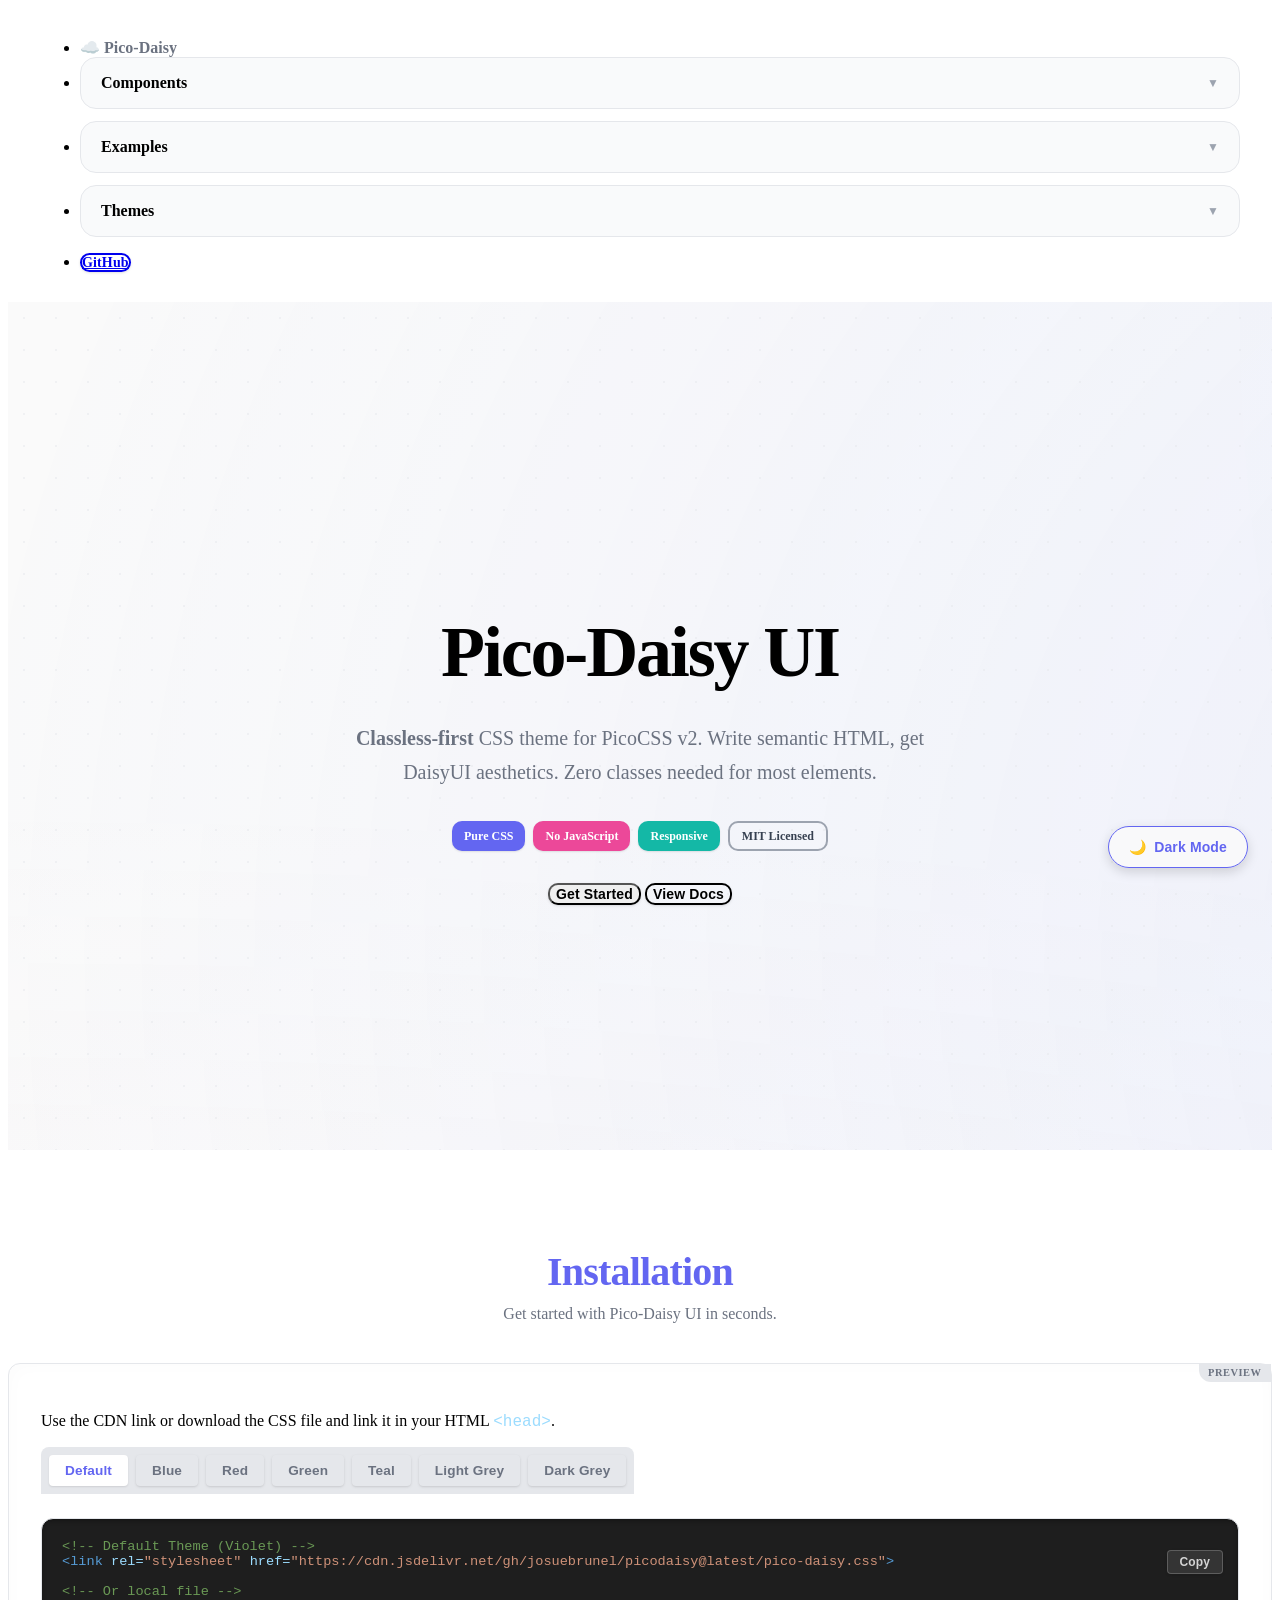
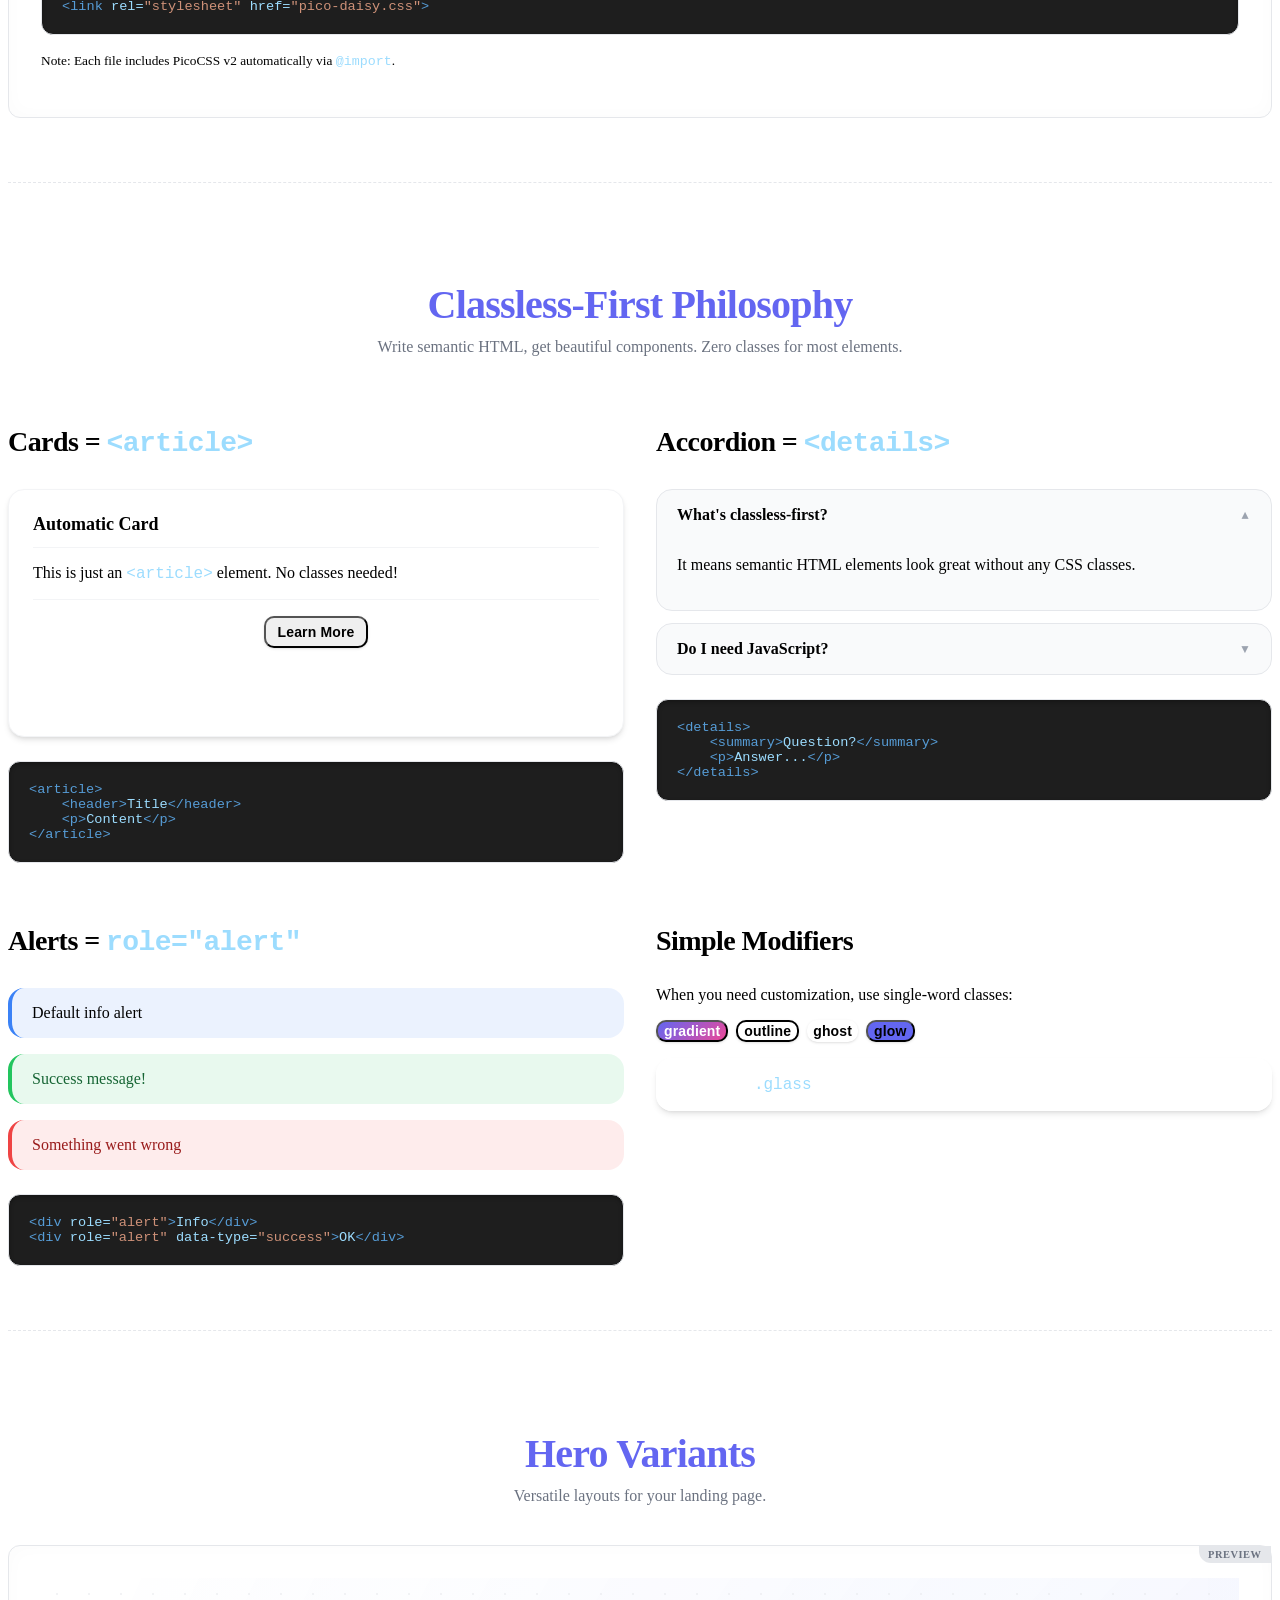
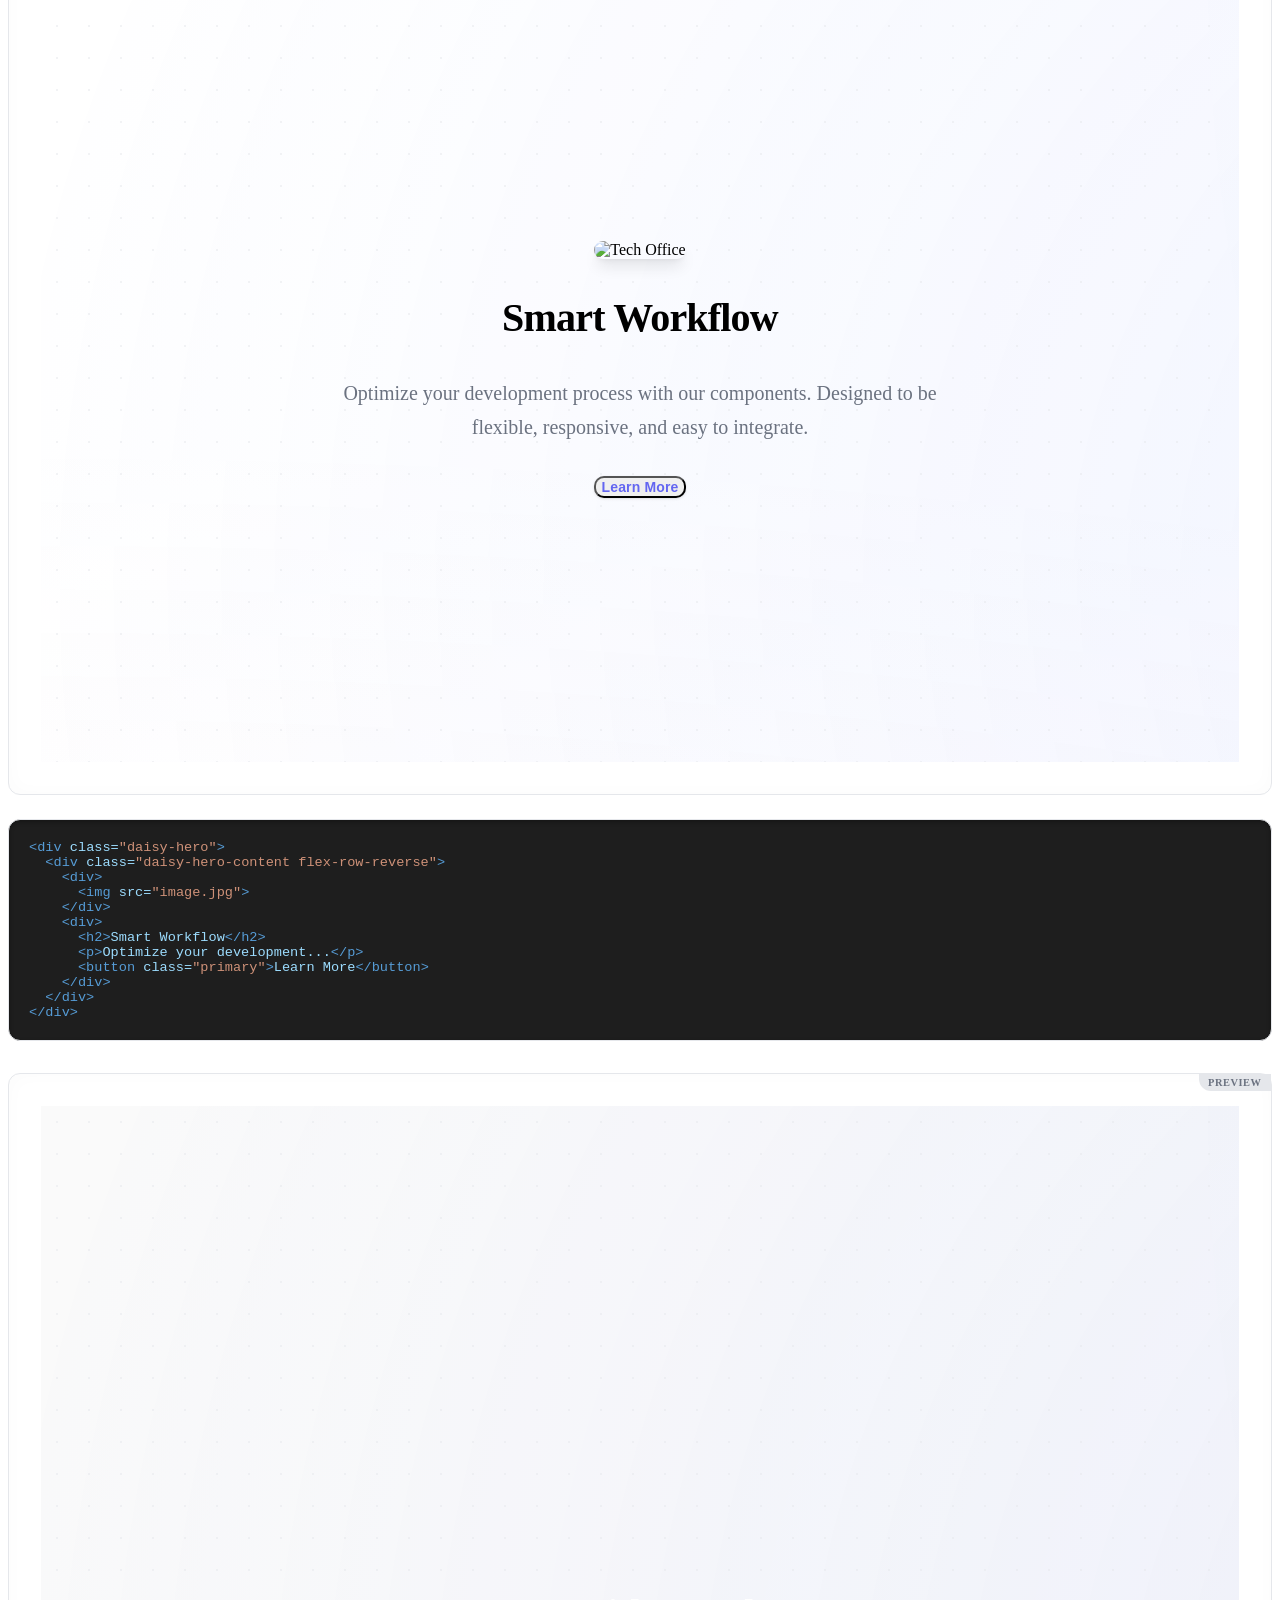
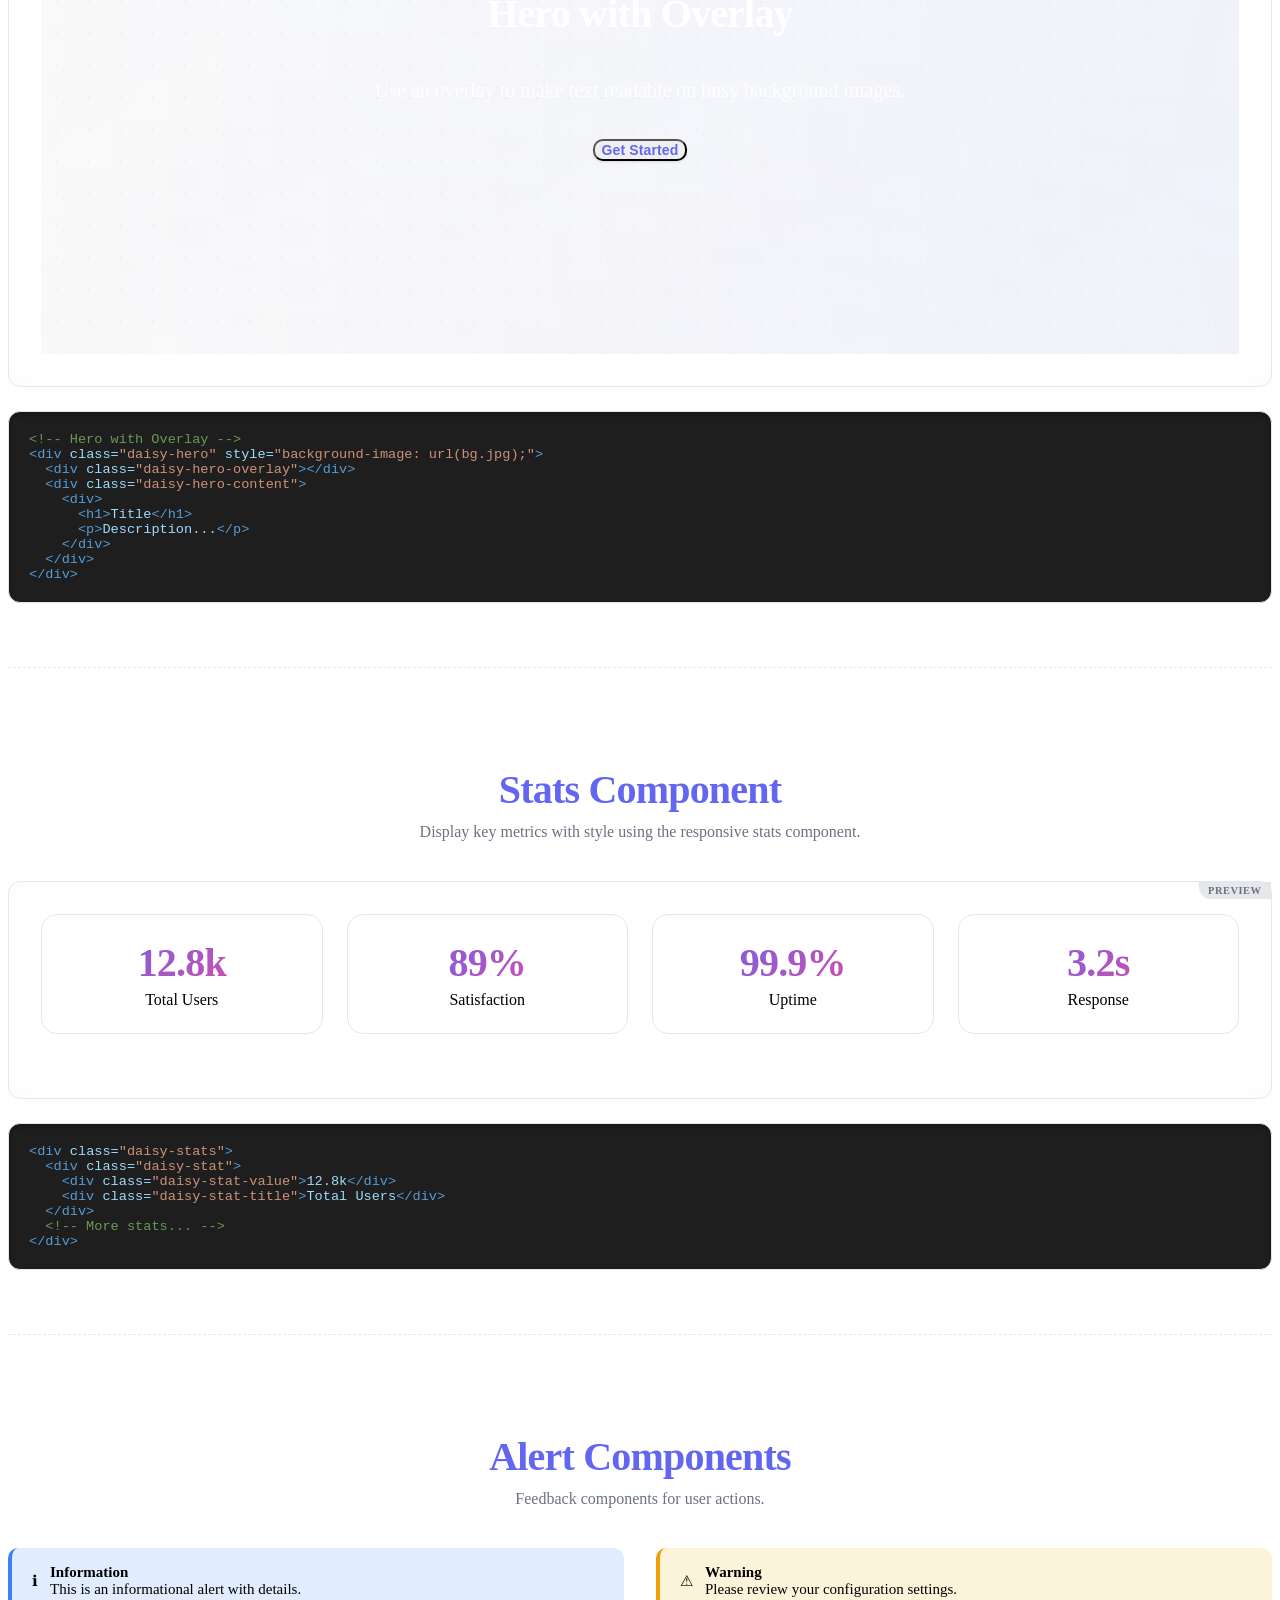
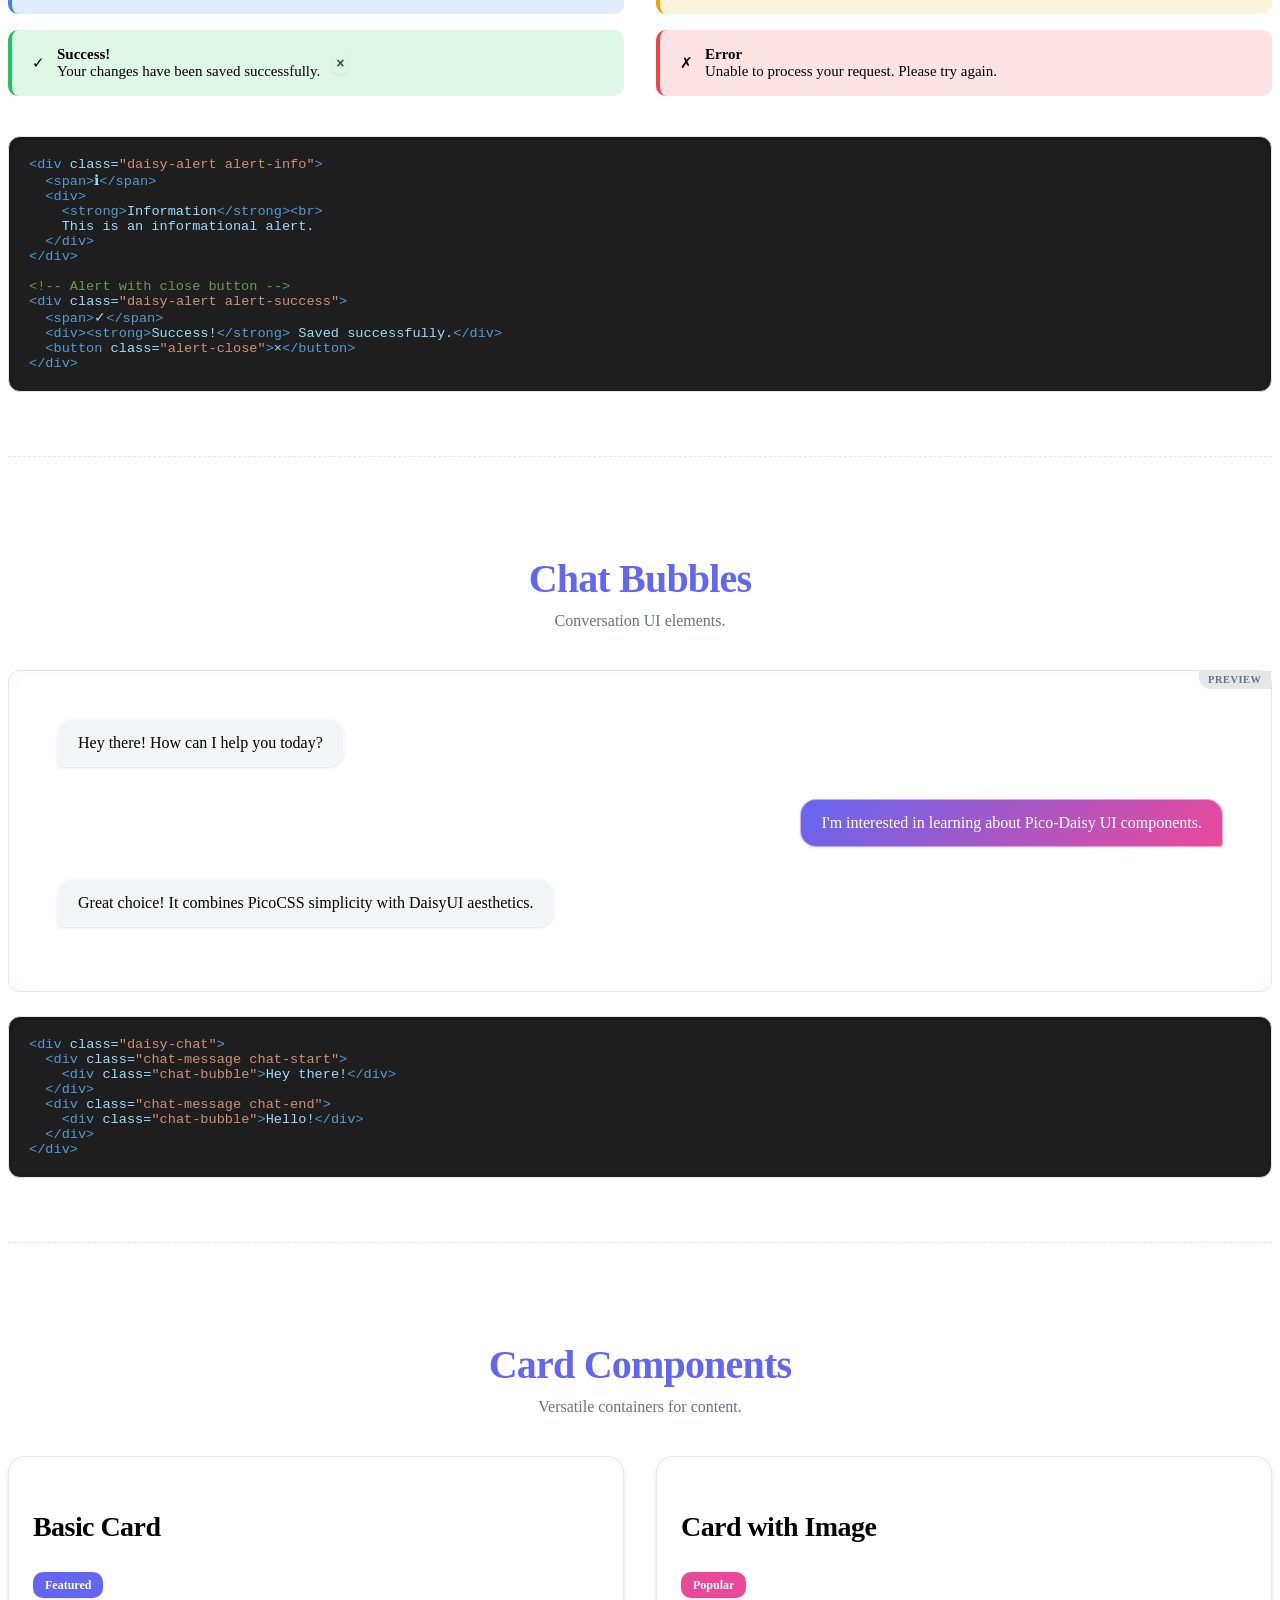
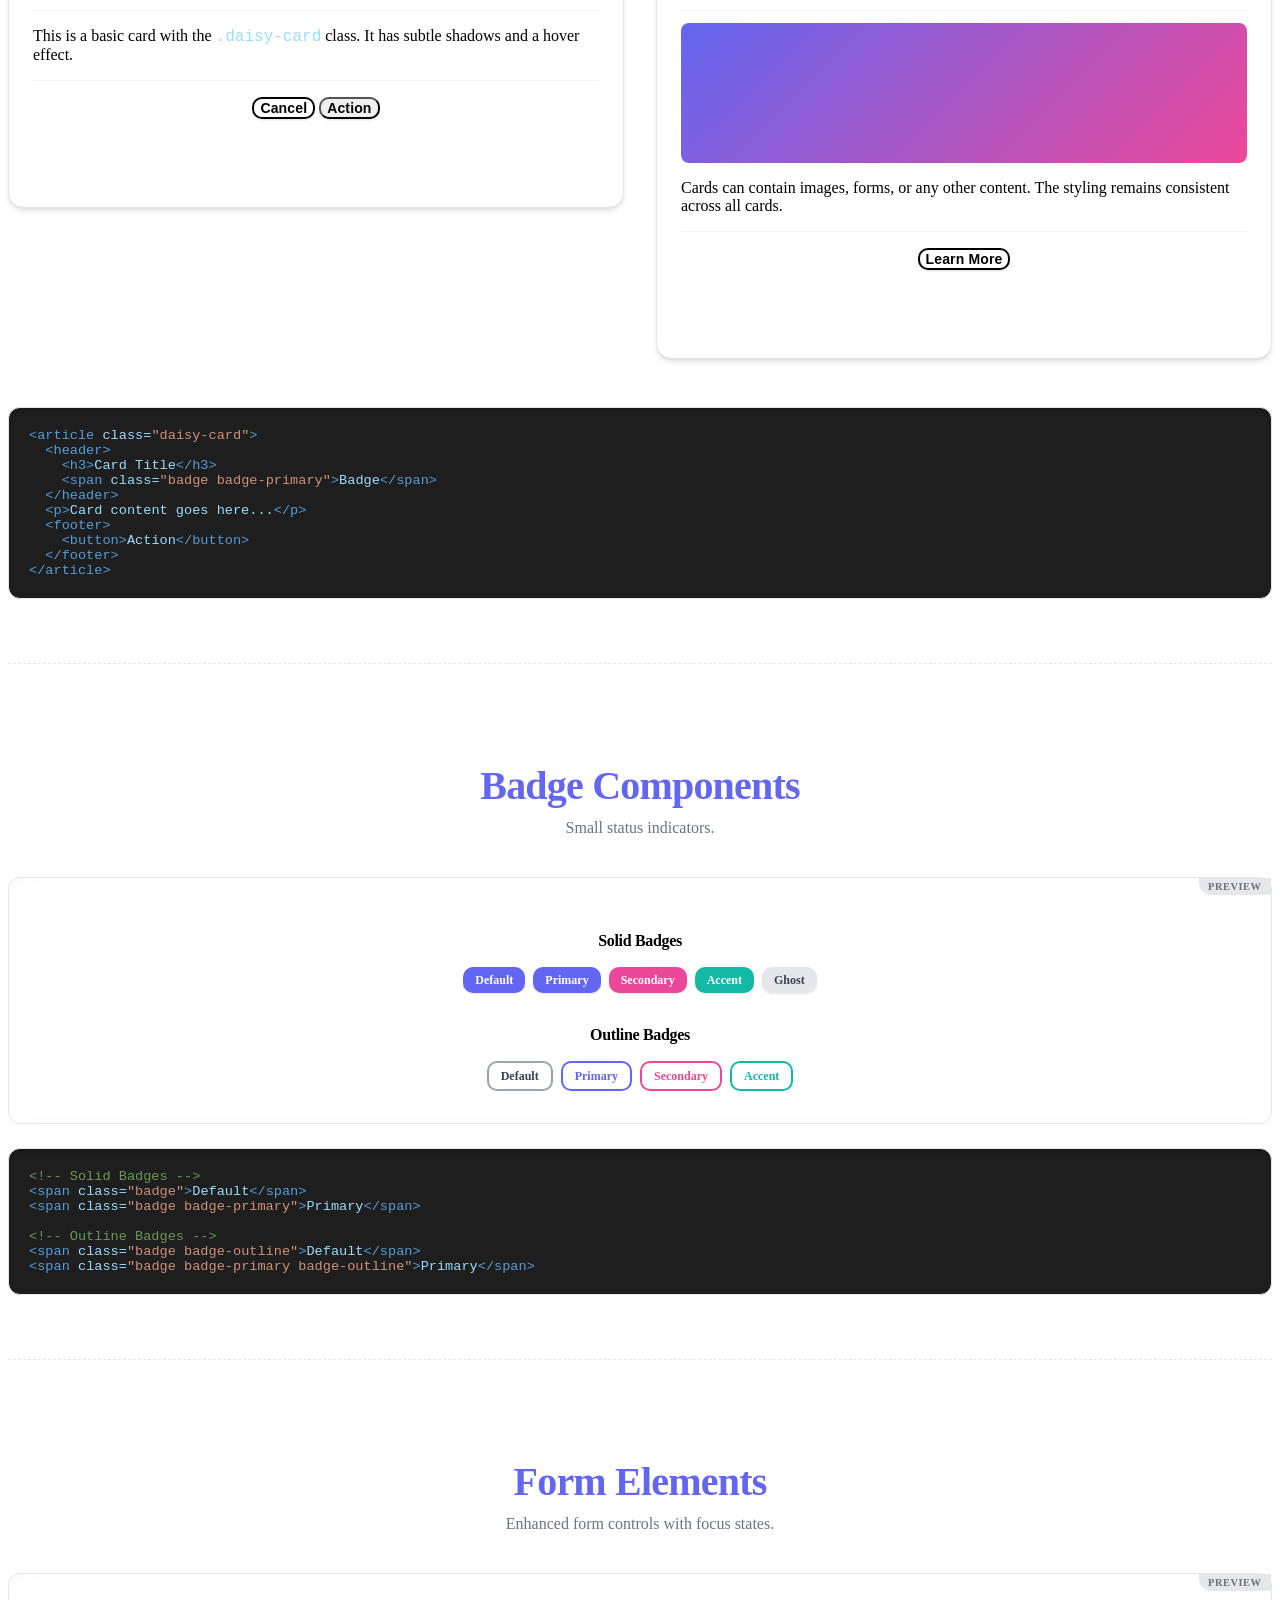
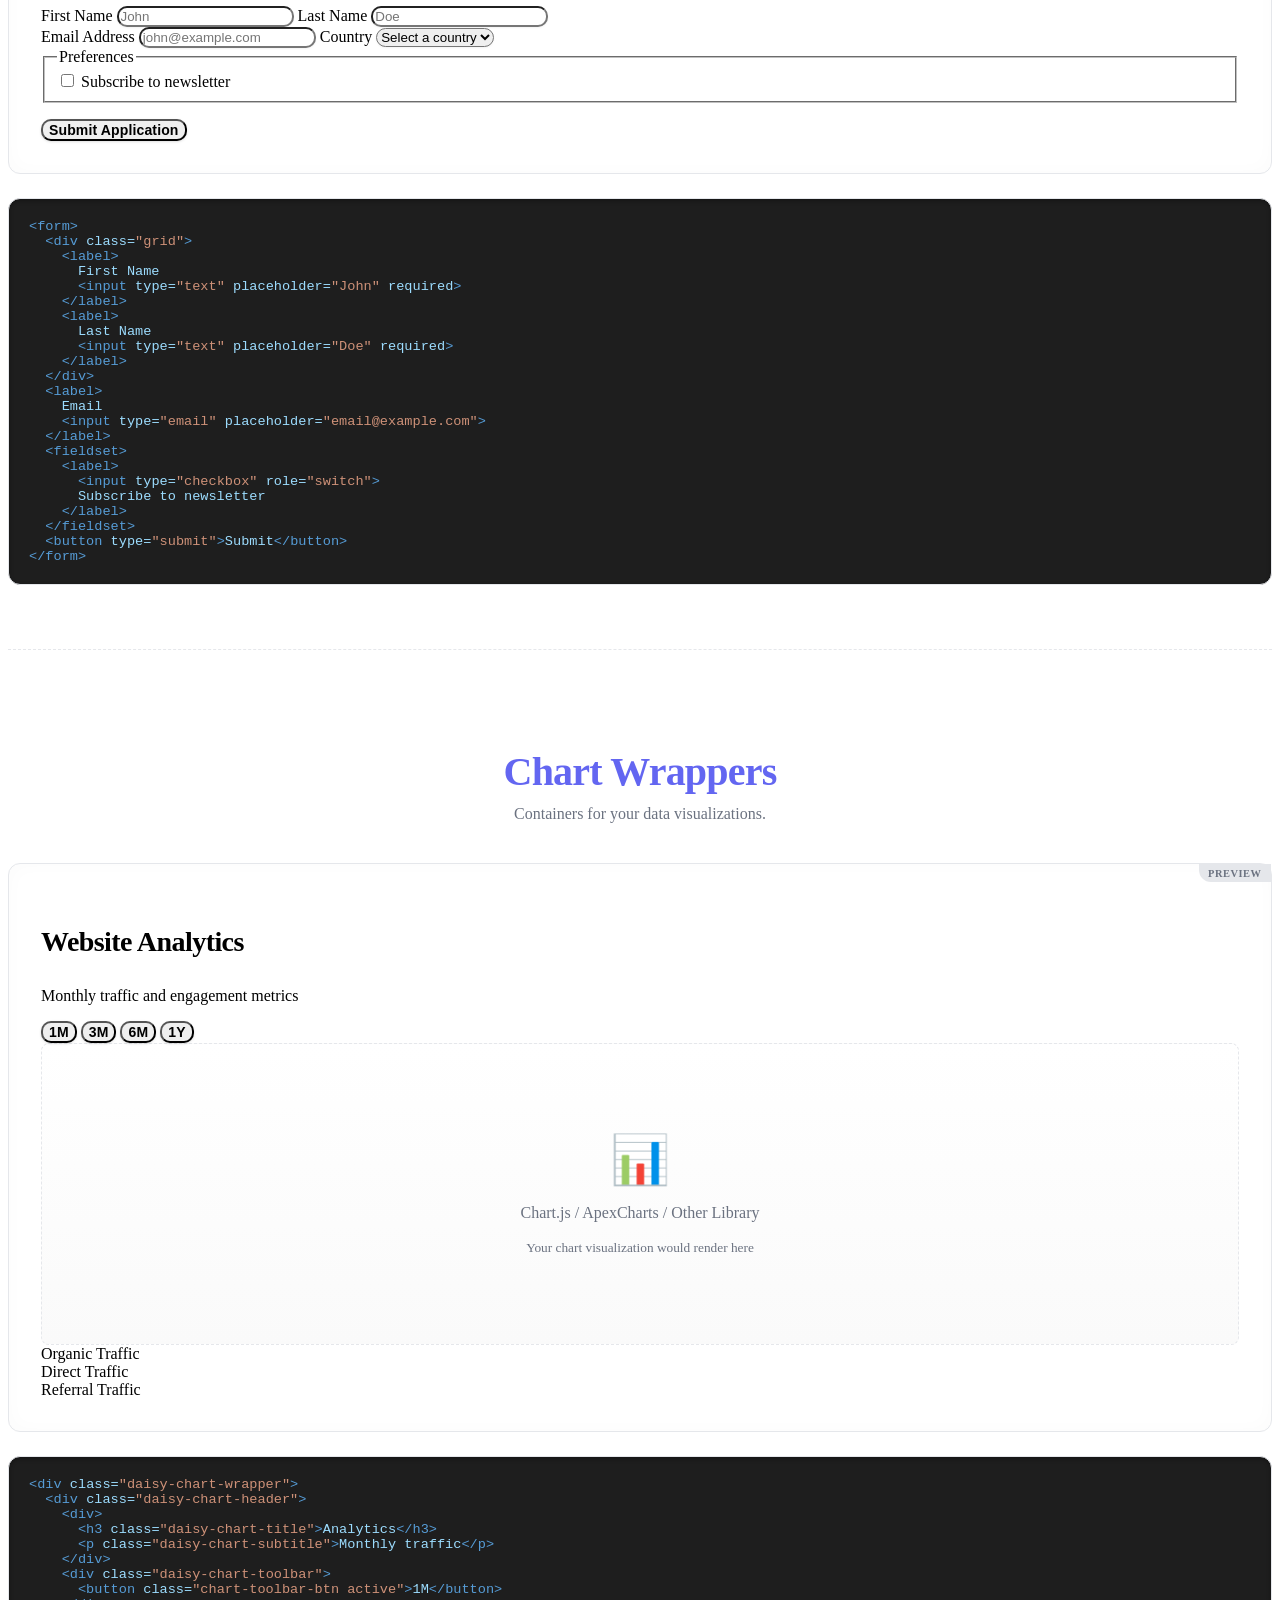
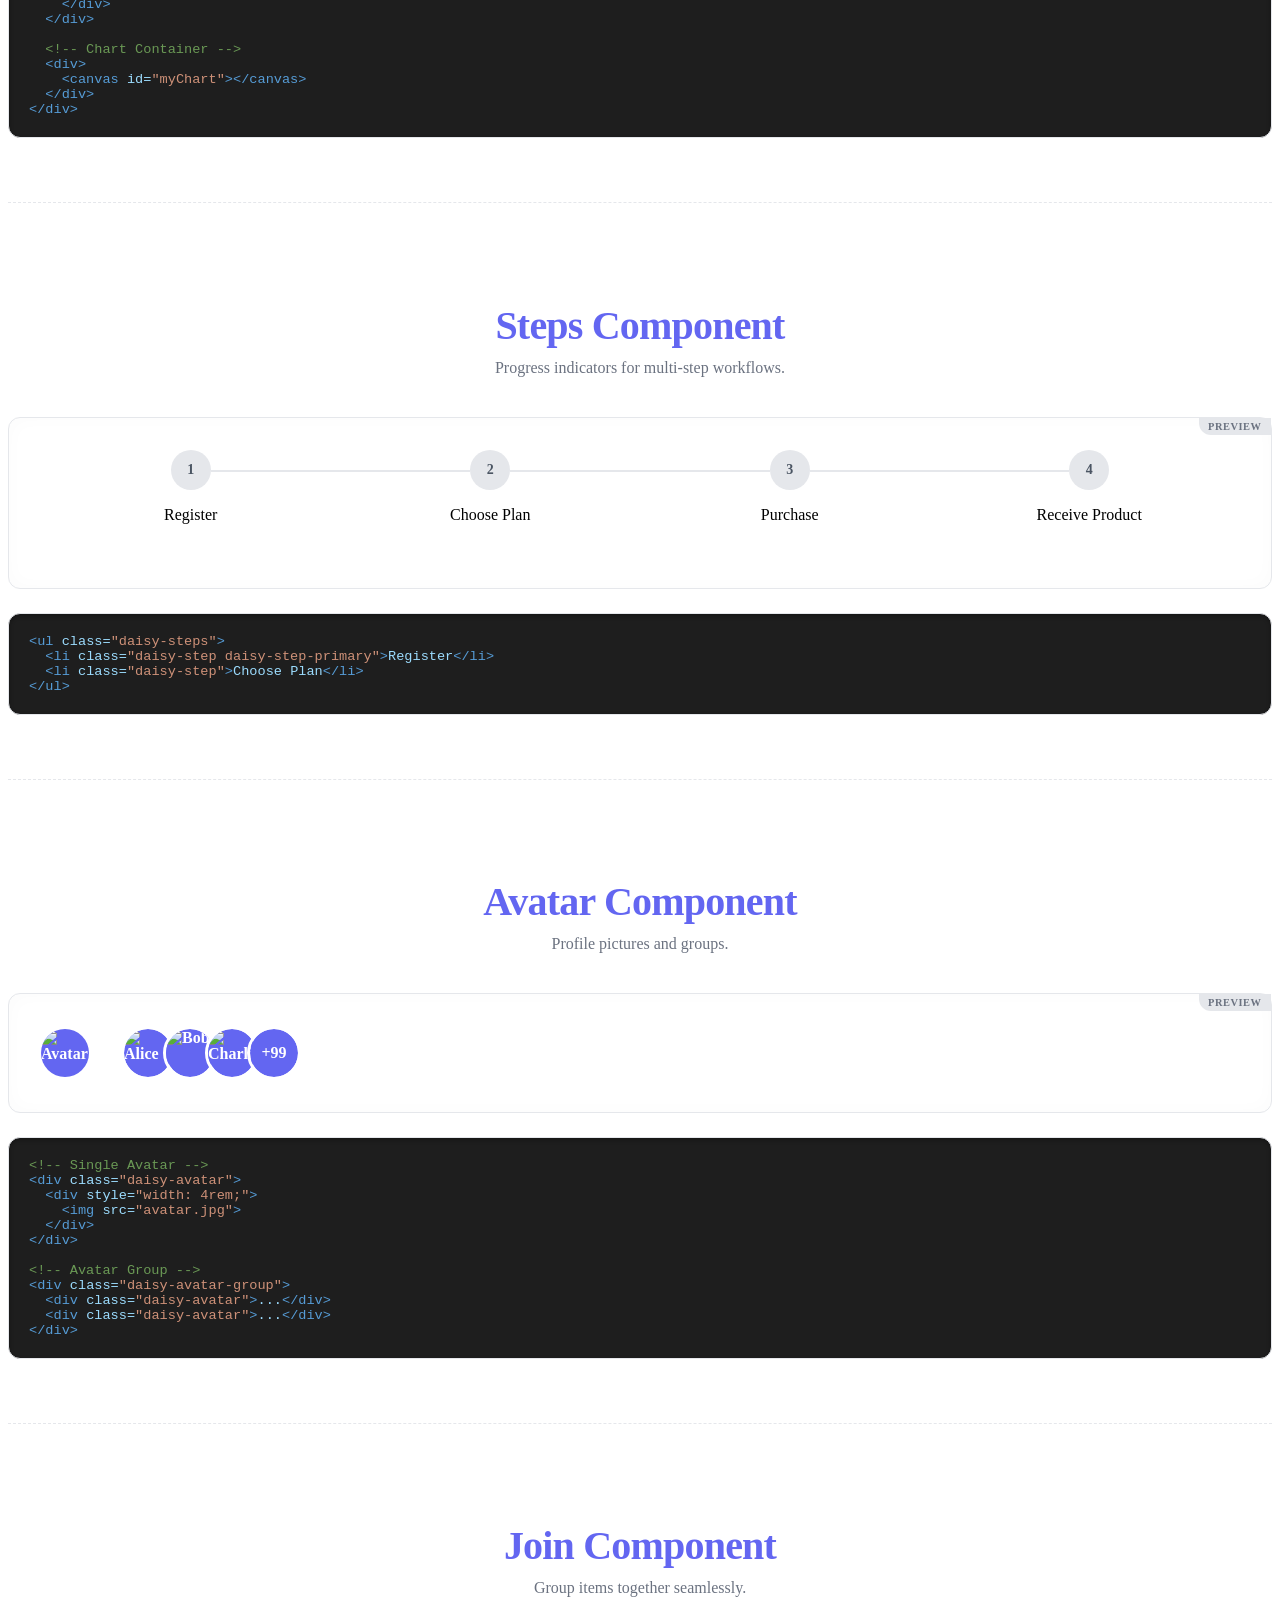
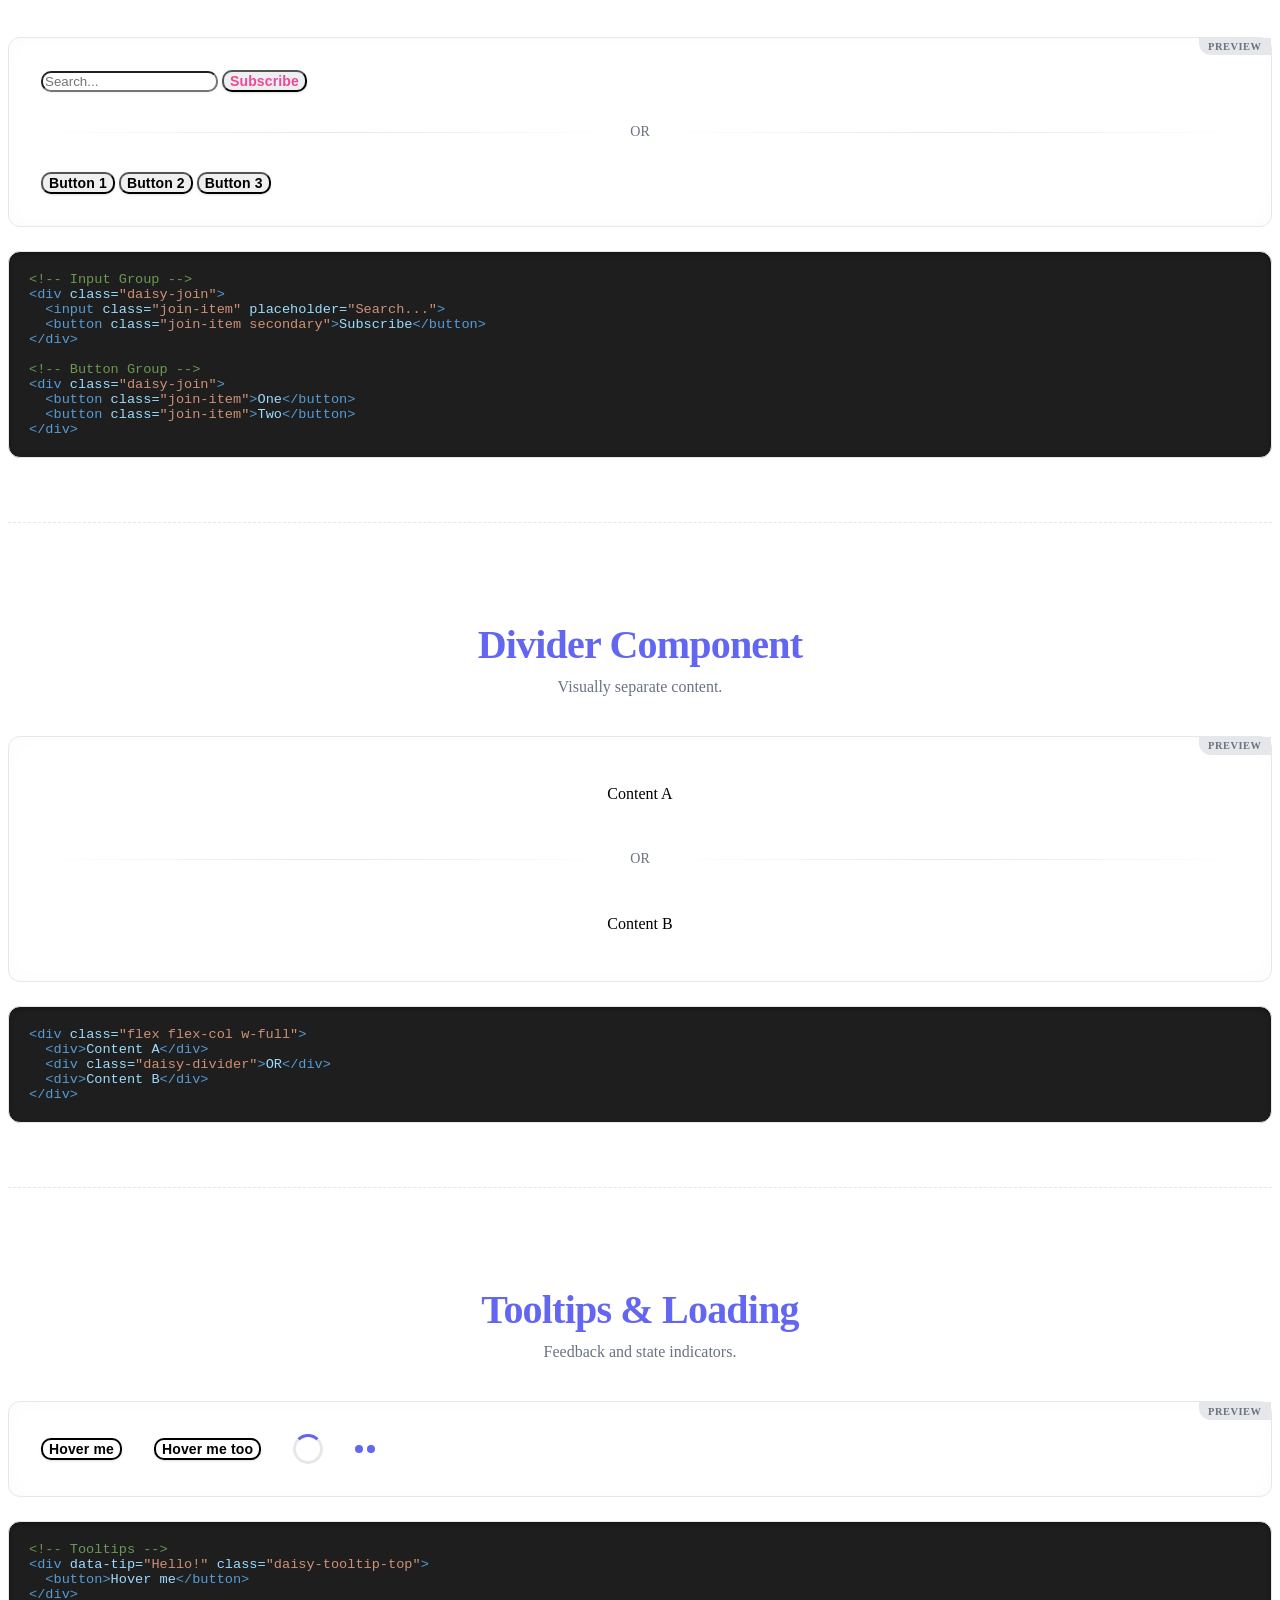
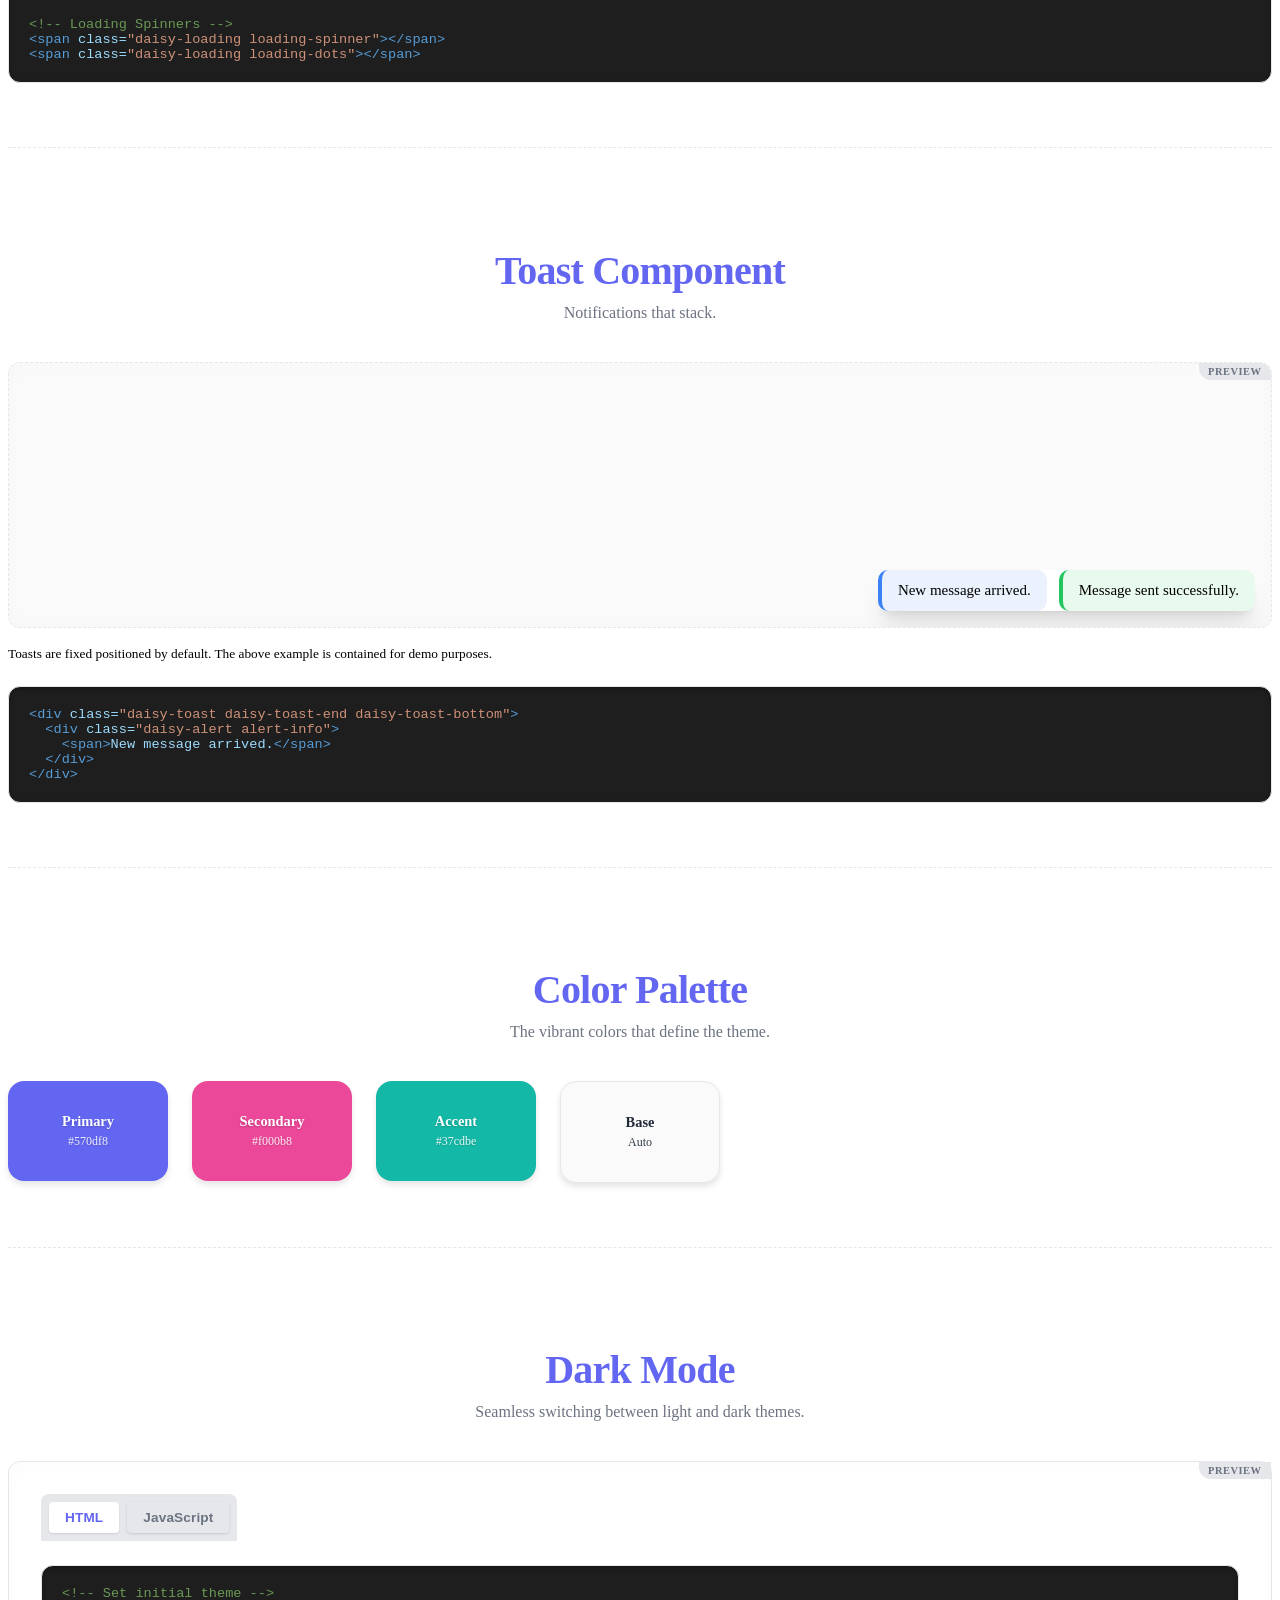
==== commit 184277ec: "going classless" ====
--- a/index.html
+++ b/index.html
@@ -310,8 +310,8 @@
             <div class="daisy-hero-content">
                 <h1>Pico-Daisy UI</h1>
                 <p class="lead">
-                    A beautiful DaisyUI-inspired theme for PicoCSS v2.
-                    All the simplicity of PicoCSS with the aesthetic beauty of DaisyUI.
+                    <strong>Classless-first</strong> CSS theme for PicoCSS v2.
+                    Write semantic HTML, get DaisyUI aesthetics. Zero classes needed for most elements.
                 </p>
                 <div class="badge-container" style="justify-content: center; gap: 0.5rem; display: flex;">
                     <span class="badge badge-primary">Pure CSS</span>
@@ -409,6 +409,78 @@
                 </div>
 
                 <p><small>Note: Each file includes PicoCSS v2 automatically via <code>@import</code>.</small></p>
+            </div>
+        </section>
+
+        <!-- Hero Variants Demo -->
+        <section class="demo-section">
+            <div class="demo-header">
+                <h2 class="demo-title">Classless-First Philosophy</h2>
+                <p class="demo-subtitle">Write semantic HTML, get beautiful components. Zero classes for most elements.
+                </p>
+            </div>
+
+            <div class="component-grid">
+                <!-- Cards with Article -->
+                <div>
+                    <h3>Cards = <code>&lt;article&gt;</code></h3>
+                    <article>
+                        <header>Automatic Card</header>
+                        <p>This is just an <code>&lt;article&gt;</code> element. No classes needed!</p>
+                        <footer><button class="sm">Learn More</button></footer>
+                    </article>
+
+                    <pre><code><span class="tag">&lt;article&gt;</span>
+    <span class="tag">&lt;header&gt;</span>Title<span class="tag">&lt;/header&gt;</span>
+    <span class="tag">&lt;p&gt;</span>Content<span class="tag">&lt;/p&gt;</span>
+<span class="tag">&lt;/article&gt;</span></code></pre>
+                </div>
+
+                <!-- Accordion with Details -->
+                <div>
+                    <h3>Accordion = <code>&lt;details&gt;</code></h3>
+                    <details open>
+                        <summary>What's classless-first?</summary>
+                        <p>It means semantic HTML elements look great without any CSS classes.</p>
+                    </details>
+                    <details>
+                        <summary>Do I need JavaScript?</summary>
+                        <p>No! Pure HTML and CSS. The browser handles interactions.</p>
+                    </details>
+
+                    <pre><code><span class="tag">&lt;details&gt;</span>
+    <span class="tag">&lt;summary&gt;</span>Question?<span class="tag">&lt;/summary&gt;</span>
+    <span class="tag">&lt;p&gt;</span>Answer...<span class="tag">&lt;/p&gt;</span>
+<span class="tag">&lt;/details&gt;</span></code></pre>
+                </div>
+            </div>
+
+            <div class="component-grid" style="margin-top: 2rem;">
+                <!-- Role-based Alerts -->
+                <div>
+                    <h3>Alerts = <code>role="alert"</code></h3>
+                    <div role="alert">Default info alert</div>
+                    <div role="alert" data-type="success">Success message!</div>
+                    <div role="alert" data-type="error">Something went wrong</div>
+
+                    <pre><code><span class="tag">&lt;div</span> <span class="attr">role</span>=<span class="val">"alert"</span><span class="tag">&gt;</span>Info<span class="tag">&lt;/div&gt;</span>
+<span class="tag">&lt;div</span> <span class="attr">role</span>=<span class="val">"alert"</span> <span class="attr">data-type</span>=<span class="val">"success"</span><span class="tag">&gt;</span>OK<span class="tag">&lt;/div&gt;</span></code></pre>
+                </div>
+
+                <!-- Simple Modifiers -->
+                <div>
+                    <h3>Simple Modifiers</h3>
+                    <p>When you need customization, use single-word classes:</p>
+                    <div style="display: flex; gap: 0.5rem; flex-wrap: wrap; margin-bottom: 1rem;">
+                        <button class="gradient">gradient</button>
+                        <button class="outline">outline</button>
+                        <button class="ghost">ghost</button>
+                        <button class="glow bg-primary">glow</button>
+                    </div>
+                    <article class="glass" style="background: var(--gradient-primary); padding: 1rem;">
+                        <p style="margin: 0; color: white;">Article with <code>.glass</code> modifier</p>
+                    </article>
+                </div>
             </div>
         </section>
 
--- a/pico-daisy.css
+++ b/pico-daisy.css
@@ -439,52 +439,6 @@
 
 .input-with-icon input:focus~.input-icon {
     color: var(--daisy-primary);
-}
-
-/* Toggle Switch - Premium */
-input[type="checkbox"][role="switch"] {
-    --switch-bg: var(--daisy-gray-300);
-    --switch-bg-checked: var(--daisy-primary);
-
-    appearance: none;
-    background-color: var(--switch-bg);
-    border: none;
-    border-radius: var(--daisy-radius-full);
-    width: 3rem;
-    height: 1.625rem;
-    cursor: pointer;
-    position: relative;
-    transition: background-color var(--daisy-transition-base);
-}
-
-input[type="checkbox"][role="switch"]::before {
-    content: "";
-    position: absolute;
-    left: 3px;
-    top: 50%;
-    transform: translateY(-50%);
-    width: 1.25rem;
-    height: 1.25rem;
-    border-radius: 50%;
-    background: white;
-    box-shadow: var(--daisy-shadow-sm);
-    transition: transform var(--daisy-transition-base);
-}
-
-input[type="checkbox"][role="switch"]:checked {
-    background-color: var(--switch-bg-checked);
-}
-
-input[type="checkbox"][role="switch"]:checked::before {
-    transform: translateY(-50%) translateX(1.375rem);
-}
-
-input[type="checkbox"][role="switch"]:focus-visible {
-    box-shadow: 0 0 0 4px var(--daisy-primary-glow);
-}
-
-[data-theme="dark"] input[type="checkbox"][role="switch"] {
-    --switch-bg: var(--daisy-gray-700);
 }
 
 /* ============================================================================
@@ -1926,7 +1880,6 @@
     }
 }
 
-
 /* ============================================================================
    CLASS NAME ALIASES - Unprefixed versions for cleaner HTML
    ============================================================================ */
@@ -2057,42 +2010,8 @@
 }
 
 /* Toggle Switch */
-input[type="checkbox"][role="switch"] {
-    --switch-bg: var(--daisy-gray-300);
-    --switch-checked-bg: var(--daisy-primary);
-    appearance: none;
-    width: 3rem;
-    height: 1.5rem;
-    background: var(--switch-bg);
-    border-radius: var(--daisy-radius-full);
-    position: relative;
-    cursor: pointer;
-    transition: background-color var(--daisy-transition-base);
-    border: none;
-    margin: 0;
-}
-input[type="checkbox"][role="switch"]::before {
-    content: '';
-    position: absolute;
-    width: 1.25rem;
-    height: 1.25rem;
-    border-radius: 50%;
-    background: white;
-    top: 50%;
-    left: 0.125rem;
-    transform: translateY(-50%);
-    transition: transform var(--daisy-transition-base);
-    box-shadow: var(--daisy-shadow-sm);
-}
-input[type="checkbox"][role="switch"]:checked {
-    background: var(--switch-checked-bg);
-}
-input[type="checkbox"][role="switch"]:checked::before {
-    transform: translateY(-50%) translateX(1.5rem);
-}
-[data-theme="dark"] input[type="checkbox"][role="switch"] {
-    --switch-bg: var(--daisy-gray-600);
-}
+
+[data-theme="dark"] 
 
 /* Badges */
 .badge {
@@ -2239,3 +2158,1217 @@
 [data-theme="dark"] .daisy-accordion-body {
     border-top-color: var(--daisy-gray-700);
 }
+
+/* ============================================================================
+   CLASSLESS-FIRST COMPONENTS
+   Semantic HTML elements styled beautifully by default
+   ============================================================================ */
+
+/* --- ARTICLE as Card (Classless) --- */
+article {
+    background: white;
+    border-radius: var(--daisy-radius-lg);
+    box-shadow: var(--daisy-shadow-md);
+    padding: 1.5rem;
+    margin-bottom: 1.5rem;
+    transition: all var(--daisy-transition-base);
+    border: 1px solid var(--daisy-gray-100);
+}
+[data-theme="dark"] article {
+    background: var(--daisy-gray-800);
+    border-color: var(--daisy-gray-700);
+}
+article:hover {
+    box-shadow: var(--daisy-shadow-lg);
+    transform: translateY(-2px);
+}
+article > header {
+    font-weight: 600;
+    font-size: 1.125rem;
+    margin-bottom: 0.75rem;
+    padding-bottom: 0.75rem;
+    border-bottom: 1px solid var(--daisy-gray-100);
+}
+[data-theme="dark"] article > header {
+    border-bottom-color: var(--daisy-gray-700);
+}
+article > footer {
+    margin-top: 1rem;
+    padding-top: 1rem;
+    border-top: 1px solid var(--daisy-gray-100);
+}
+[data-theme="dark"] article > footer {
+    border-top-color: var(--daisy-gray-700);
+}
+
+/* --- DETAILS as Accordion (Classless) --- */
+details {
+    background: var(--daisy-gray-50);
+    border: 1px solid var(--daisy-gray-200);
+    border-radius: var(--daisy-radius-lg);
+    margin-bottom: 0.75rem;
+    overflow: hidden;
+}
+[data-theme="dark"] details {
+    background: var(--daisy-gray-800);
+    border-color: var(--daisy-gray-700);
+}
+details > summary {
+    padding: 1rem 1.25rem;
+    font-weight: 600;
+    cursor: pointer;
+    list-style: none;
+    display: flex;
+    justify-content: space-between;
+    align-items: center;
+    transition: background-color var(--daisy-transition-base);
+}
+details > summary::-webkit-details-marker { display: none; }
+details > summary::after {
+    content: '▼';
+    font-size: 0.75rem;
+    color: var(--daisy-gray-400);
+    transition: transform var(--daisy-transition-base);
+}
+details[open] > summary::after {
+    transform: rotate(180deg);
+}
+details > summary:hover {
+    background: var(--daisy-gray-100);
+}
+[data-theme="dark"] details > summary:hover {
+    background: var(--daisy-gray-700);
+}
+details > :not(summary) {
+    padding: 0 1.25rem 1.25rem;
+}
+
+/* --- DIALOG as Modal (Classless) --- */
+dialog {
+    border: none;
+    border-radius: var(--daisy-radius-xl);
+    box-shadow: var(--daisy-shadow-2xl);
+    padding: 2rem;
+    max-width: 32rem;
+    background: white;
+}
+[data-theme="dark"] dialog {
+    background: var(--daisy-gray-800);
+    color: var(--daisy-gray-100);
+}
+dialog::backdrop {
+    background: rgba(0, 0, 0, 0.5);
+    backdrop-filter: blur(4px);
+}
+
+/* --- BLOCKQUOTE styled (Classless) --- */
+blockquote {
+    border-left: 4px solid var(--daisy-primary);
+    background: var(--daisy-gray-50);
+    padding: 1rem 1.5rem;
+    border-radius: 0 var(--daisy-radius-md) var(--daisy-radius-md) 0;
+    font-style: italic;
+    margin: 1.5rem 0;
+}
+[data-theme="dark"] blockquote {
+    background: var(--daisy-gray-800);
+}
+
+/* --- MARK highlighted text --- */
+mark {
+    background: linear-gradient(120deg, rgba(99, 102, 241, 0.2) 0%, rgba(236, 72, 153, 0.2) 100%);
+    padding: 0.125rem 0.25rem;
+    border-radius: 0.25rem;
+}
+
+/* --- KBD keyboard shortcuts --- */
+kbd {
+    background: var(--daisy-gray-100);
+    border: 1px solid var(--daisy-gray-300);
+    border-radius: 0.25rem;
+    padding: 0.125rem 0.5rem;
+    font-family: var(--daisy-font-mono);
+    font-size: 0.875em;
+    box-shadow: 0 2px 0 var(--daisy-gray-300);
+}
+[data-theme="dark"] kbd {
+    background: var(--daisy-gray-700);
+    border-color: var(--daisy-gray-600);
+    box-shadow: 0 2px 0 var(--daisy-gray-600);
+}
+
+/* --- ROLE-BASED ALERTS --- */
+[role="alert"] {
+    padding: 1rem 1.25rem;
+    border-radius: var(--daisy-radius-lg);
+    border-left: 4px solid var(--daisy-info);
+    background: rgba(59, 130, 246, 0.1);
+    margin-bottom: 1rem;
+}
+[role="alert"][data-type="success"] {
+    border-left-color: var(--daisy-success);
+    background: rgba(34, 197, 94, 0.1);
+}
+[role="alert"][data-type="warning"] {
+    border-left-color: var(--daisy-warning);
+    background: rgba(245, 158, 11, 0.1);
+}
+[role="alert"][data-type="error"] {
+    border-left-color: var(--daisy-error);
+    background: rgba(239, 68, 68, 0.1);
+}
+
+/* ============================================================================
+   SIMPLE MODIFIER CLASSES (No prefix needed)
+   ============================================================================ */
+
+/* Glass effect */
+.glass {
+    background: var(--daisy-glass-bg) !important;
+    backdrop-filter: blur(var(--daisy-glass-blur));
+    -webkit-backdrop-filter: blur(var(--daisy-glass-blur));
+    border: 1px solid var(--daisy-glass-border) !important;
+}
+
+/* Gradient background */
+.gradient {
+    background: var(--gradient-primary) !important;
+    color: white !important;
+}
+
+/* Glow effect */
+.glow:hover {
+    box-shadow: var(--daisy-shadow-glow) !important;
+}
+
+/* Outline style */
+.outline {
+    background: transparent !important;
+    border: 2px solid currentColor !important;
+}
+
+/* Ghost style */
+.ghost {
+    background: transparent !important;
+    border: none !important;
+}
+.ghost:hover {
+    background: var(--daisy-gray-100) !important;
+}
+[data-theme="dark"] .ghost:hover {
+    background: var(--daisy-gray-800) !important;
+}
+
+/* Color modifiers */
+.primary { color: var(--daisy-primary); }
+.secondary { color: var(--daisy-secondary); }
+.accent { color: var(--daisy-accent); }
+.success { color: var(--daisy-success); }
+.warning { color: var(--daisy-warning); }
+.error { color: var(--daisy-error); }
+
+/* Background color modifiers */
+.bg-primary { background-color: var(--daisy-primary); color: white; }
+.bg-secondary { background-color: var(--daisy-secondary); color: white; }
+.bg-accent { background-color: var(--daisy-accent); color: white; }
+.bg-success { background-color: var(--daisy-success); color: white; }
+.bg-warning { background-color: var(--daisy-warning); color: white; }
+.bg-error { background-color: var(--daisy-error); color: white; }
+
+/* Text gradient */
+.text-gradient {
+    background: var(--gradient-primary);
+    -webkit-background-clip: text;
+    -webkit-text-fill-color: transparent;
+    background-clip: text;
+}
+
+/* Size modifiers */
+.sm { font-size: 0.875rem; padding: 0.375rem 0.75rem; }
+.lg { font-size: 1.125rem; padding: 0.75rem 1.5rem; }
+.xl { font-size: 1.25rem; padding: 1rem 2rem; }
+
+/* Loading state */
+.loading {
+    position: relative;
+    color: transparent !important;
+    pointer-events: none;
+}
+.loading::after {
+    content: '';
+    position: absolute;
+    top: 50%;
+    left: 50%;
+    width: 1rem;
+    height: 1rem;
+    margin: -0.5rem 0 0 -0.5rem;
+    border: 2px solid currentColor;
+    border-right-color: transparent;
+    border-radius: 50%;
+    animation: spin 0.6s linear infinite;
+}
+@keyframes spin {
+    to { transform: rotate(360deg); }
+}
+
+/* ============================================================================
+   FIX: Loading Spinner (currentColor fix)
+   ============================================================================ */
+.loading {
+    position: relative;
+    color: transparent !important;
+    pointer-events: none;
+}
+.loading::after {
+    content: '';
+    position: absolute;
+    top: 50%;
+    left: 50%;
+    width: 1.25rem;
+    height: 1.25rem;
+    margin: -0.625rem 0 0 -0.625rem;
+    border: 3px solid var(--daisy-primary);
+    border-top-color: transparent;
+    border-radius: 50%;
+    animation: spinner 0.6s linear infinite;
+}
+@keyframes spinner {
+    to { transform: rotate(360deg); }
+}
+
+/* FIX: Toggle Switch Override (ensure PicoCSS doesn't interfere) */
+
+[data-theme="dark"] 
+[data-theme="dark"] 
+
+/* ============================================================================
+   FIXES: Avatar, Toast, Toggle, Checkbox, Input-floating
+   ============================================================================ */
+
+/* FIX: Avatar Group - better overlap and styling */
+.daisy-avatar-group {
+    display: flex !important;
+    align-items: center;
+}
+.daisy-avatar-group .daisy-avatar {
+    border: 3px solid var(--pico-background-color) !important;
+    margin-left: -0.75rem !important;
+    border-radius: 50% !important;
+    overflow: hidden;
+    flex-shrink: 0;
+}
+.daisy-avatar-group .daisy-avatar:first-child {
+    margin-left: 0 !important;
+}
+.daisy-avatar-group .daisy-avatar > div,
+.daisy-avatar-group .daisy-avatar > span {
+    width: 100%;
+    height: 100%;
+    display: flex;
+    align-items: center;
+    justify-content: center;
+    font-size: 0.75rem;
+    font-weight: 600;
+    color: white;
+    background: var(--daisy-primary);
+    border-radius: 50%;
+}
+
+/* FIX: Toast Component - proper styling with colors */
+.daisy-toast {
+    display: flex !important;
+    align-items: center !important;
+    gap: 0.75rem !important;
+    background: var(--pico-card-background-color) !important;
+    border: none !important;
+    border-radius: var(--daisy-radius-lg) !important;
+    padding: 1rem 1.5rem !important;
+    box-shadow: var(--daisy-shadow-xl) !important;
+    pointer-events: auto;
+    min-width: 200px;
+}
+.daisy-toast.daisy-toast-end {
+    margin-left: auto;
+}
+.daisy-toast.daisy-toast-bottom {
+    position: fixed;
+    bottom: 1rem;
+    right: 1rem;
+}
+.daisy-toast .daisy-alert {
+    margin: 0 !important;
+    padding: 0.75rem 1rem !important;
+    border-radius: var(--daisy-radius-md) !important;
+}
+.daisy-toast .daisy-alert.alert-info {
+    background: rgba(59, 130, 246, 0.1) !important;
+    border-left: 4px solid var(--daisy-info) !important;
+    color: var(--daisy-info);
+}
+.daisy-toast .daisy-alert.alert-success {
+    background: rgba(34, 197, 94, 0.1) !important;
+    border-left: 4px solid var(--daisy-success) !important;
+    color: var(--daisy-success);
+}
+
+/* FIX: Toggle Switch - constrained size, no overflow */
+
+/* FIX: Regular Checkbox - should be SQUARE, not round */
+input[type="checkbox"]:not([role="switch"]) {
+    appearance: none !important;
+    -webkit-appearance: none !important;
+    width: 1.25rem !important;
+    height: 1.25rem !important;
+    min-height: 1.25rem !important;
+    border: 2px solid var(--daisy-gray-400) !important;
+    border-radius: 0.25rem !important; /* Square with slight rounding */
+    background: white !important;
+    cursor: pointer;
+    position: relative;
+    vertical-align: middle;
+    margin: 0 0.5rem 0 0;
+    transition: all 0.15s ease;
+}
+input[type="checkbox"]:not([role="switch"]):checked {
+    background: var(--daisy-primary) !important;
+    border-color: var(--daisy-primary) !important;
+}
+input[type="checkbox"]:not([role="switch"]):checked::after {
+    content: "" !important;
+    position: absolute !important;
+    left: 5px !important;
+    top: 2px !important;
+    width: 6px !important;
+    height: 10px !important;
+    border: solid white !important;
+    border-width: 0 2px 2px 0 !important;
+    transform: rotate(45deg) !important;
+}
+input[type="checkbox"]:not([role="switch"]):focus {
+    box-shadow: 0 0 0 3px var(--daisy-primary-glow) !important;
+    outline: none;
+}
+
+/* FIX: Radio buttons - keep circular */
+input[type="radio"] {
+    appearance: none !important;
+    -webkit-appearance: none !important;
+    width: 1.25rem !important;
+    height: 1.25rem !important;
+    min-height: 1.25rem !important;
+    border: 2px solid var(--daisy-gray-400) !important;
+    border-radius: 50% !important; /* Circular */
+    background: white !important;
+    cursor: pointer;
+    position: relative;
+    vertical-align: middle;
+    margin: 0 0.5rem 0 0;
+    transition: all 0.15s ease;
+}
+input[type="radio"]:checked {
+    border-color: var(--daisy-primary) !important;
+}
+input[type="radio"]:checked::after {
+    content: "" !important;
+    position: absolute !important;
+    top: 50% !important;
+    left: 50% !important;
+    width: 0.5rem !important;
+    height: 0.5rem !important;
+    background: var(--daisy-primary) !important;
+    border-radius: 50% !important;
+    transform: translate(-50%, -50%) !important;
+}
+
+/* FIX: Input Floating - label positioned correctly */
+.input-floating {
+    position: relative !important;
+    margin-top: 1rem !important;
+}
+.input-floating input,
+.input-floating textarea {
+    padding-top: 1.5rem !important;
+    padding-bottom: 0.5rem !important;
+}
+.input-floating label {
+    position: absolute !important;
+    left: 0.875rem !important;
+    top: 1rem !important;
+    font-size: 0.9rem !important;
+    color: var(--pico-muted-color) !important;
+    pointer-events: none !important;
+    transition: all 0.2s ease !important;
+    background: transparent !important;
+    transform: none !important;
+}
+.input-floating input:focus ~ label,
+.input-floating input:not(:placeholder-shown) ~ label,
+.input-floating textarea:focus ~ label,
+.input-floating textarea:not(:placeholder-shown) ~ label {
+    top: 0.35rem !important;
+    font-size: 0.7rem !important;
+    color: var(--daisy-primary) !important;
+}
+
+/* FIX: Input with Icon - icon positioned correctly */
+.input-with-icon {
+    position: relative !important;
+}
+.input-with-icon input {
+    padding-left: 2.75rem !important;
+}
+.input-with-icon .input-icon {
+    position: absolute !important;
+    left: 0.875rem !important;
+    top: 50% !important;
+    transform: translateY(-50%) !important;
+    color: var(--pico-muted-color) !important;
+    pointer-events: none !important;
+    font-size: 1rem;
+    line-height: 1;
+    z-index: 1;
+}
+.input-with-icon input:focus ~ .input-icon {
+    color: var(--daisy-primary) !important;
+}
+
+/* Dark mode support */
+[data-theme="dark"] input[type="checkbox"]:not([role="switch"]) {
+    background: var(--daisy-gray-800) !important;
+    border-color: var(--daisy-gray-600) !important;
+}
+[data-theme="dark"] input[type="checkbox"]:not([role="switch"]):checked {
+    background: var(--daisy-primary) !important;
+    border-color: var(--daisy-primary) !important;
+}
+[data-theme="dark"] input[type="radio"] {
+    background: var(--daisy-gray-800) !important;
+    border-color: var(--daisy-gray-600) !important;
+}
+[data-theme="dark"] 
+
+/* FIX: Toggle Switch - prevent overflow when checked */
+
+
+/* ============================================================================
+   ACCESSIBILITY & READABILITY IMPROVEMENTS
+   ============================================================================ */
+
+/* Ensure minimum contrast ratios for text readability (WCAG AA) */
+:root {
+    /* Accessible text colors - darker versions for better contrast */
+    --daisy-text-on-primary: #ffffff;
+    --daisy-text-on-secondary: #ffffff;
+    --daisy-text-on-accent: #ffffff;
+    --daisy-text-on-success: #ffffff;
+    --daisy-text-on-warning: #1a1a1a; /* Dark text on yellow */
+    --daisy-text-on-error: #ffffff;
+    --daisy-text-on-info: #ffffff;
+    
+    /* Accessible dark text variants */
+    --daisy-text-dark: #1f2937;
+    --daisy-text-muted: #6b7280;
+}
+
+/* ============================================================================
+   BADGES - Complete Styling
+   ============================================================================ */
+
+.badge {
+    display: inline-flex;
+    align-items: center;
+    justify-content: center;
+    padding: 0.25rem 0.625rem;
+    font-size: 0.75rem;
+    font-weight: 600;
+    line-height: 1.2;
+    border-radius: 9999px;
+    white-space: nowrap;
+    background: var(--daisy-gray-200);
+    color: var(--daisy-text-dark);
+    border: 1px solid transparent;
+    transition: all 0.15s ease;
+}
+
+/* Colored badges with accessible text */
+.badge.bg-primary,
+.badge-primary {
+    background: var(--daisy-primary) !important;
+    color: var(--daisy-text-on-primary) !important;
+}
+
+.badge.bg-secondary,
+.badge-secondary {
+    background: var(--daisy-secondary) !important;
+    color: var(--daisy-text-on-secondary) !important;
+}
+
+.badge.bg-accent,
+.badge-accent {
+    background: var(--daisy-accent) !important;
+    color: var(--daisy-text-on-accent) !important;
+}
+
+.badge.bg-success,
+.badge-success {
+    background: var(--daisy-success) !important;
+    color: var(--daisy-text-on-success) !important;
+}
+
+.badge.bg-warning,
+.badge-warning {
+    background: var(--daisy-warning) !important;
+    color: var(--daisy-text-on-warning) !important; /* Dark text for yellow */
+}
+
+.badge.bg-error,
+.badge-error {
+    background: var(--daisy-error) !important;
+    color: var(--daisy-text-on-error) !important;
+}
+
+.badge.bg-info,
+.badge-info {
+    background: var(--daisy-info) !important;
+    color: var(--daisy-text-on-info) !important;
+}
+
+/* Outline badges */
+.badge.outline {
+    background: transparent !important;
+    border: 1.5px solid currentColor !important;
+}
+
+.badge.outline.primary {
+    color: var(--daisy-primary) !important;
+    border-color: var(--daisy-primary) !important;
+}
+
+.badge.outline.secondary {
+    color: var(--daisy-secondary) !important;
+    border-color: var(--daisy-secondary) !important;
+}
+
+.badge.outline.accent {
+    color: var(--daisy-accent) !important;
+    border-color: var(--daisy-accent) !important;
+}
+
+/* Ghost badges (subtle background) */
+.badge.ghost {
+    background: var(--daisy-gray-100) !important;
+    color: var(--daisy-text-dark) !important;
+}
+
+/* ============================================================================
+   ACCESSIBLE TEXT COLORS FOR COMPONENTS
+   ============================================================================ */
+
+/* Buttons - ensure readable text */
+button, 
+[type="button"],
+[type="submit"],
+[type="reset"],
+.btn {
+    color: var(--daisy-text-on-primary);
+}
+
+button.outline,
+.btn.outline {
+    color: var(--daisy-text-dark);
+}
+
+button.ghost,
+.btn.ghost {
+    color: var(--daisy-text-dark);
+}
+
+/* Background utilities with accessible text */
+.bg-primary { background-color: var(--daisy-primary) !important; color: var(--daisy-text-on-primary) !important; }
+.bg-secondary { background-color: var(--daisy-secondary) !important; color: var(--daisy-text-on-secondary) !important; }
+.bg-accent { background-color: var(--daisy-accent) !important; color: var(--daisy-text-on-accent) !important; }
+.bg-success { background-color: var(--daisy-success) !important; color: var(--daisy-text-on-success) !important; }
+.bg-warning { background-color: var(--daisy-warning) !important; color: var(--daisy-text-on-warning) !important; }
+.bg-error { background-color: var(--daisy-error) !important; color: var(--daisy-text-on-error) !important; }
+.bg-info { background-color: var(--daisy-info) !important; color: var(--daisy-text-on-info) !important; }
+
+/* Alerts - readable text */
+[role="alert"] {
+    color: var(--daisy-text-dark);
+}
+
+[role="alert"][data-type="success"] {
+    color: #166534; /* Dark green for readability */
+}
+
+[role="alert"][data-type="warning"] {
+    color: #854d0e; /* Dark amber for readability */
+}
+
+[role="alert"][data-type="error"] {
+    color: #991b1b; /* Dark red for readability */
+}
+
+/* Cards - ensure readable text */
+article {
+    color: var(--daisy-text-dark);
+}
+
+article header {
+    color: var(--daisy-text-dark);
+    font-weight: 600;
+}
+
+/* Glass effect - ensure readable text on transparent bg */
+.glass {
+    color: var(--daisy-text-dark);
+}
+
+/* Gradient backgrounds - white text */
+.gradient {
+    color: white !important;
+}
+
+/* Chat bubbles - readable text */
+.chat-bubble {
+    color: var(--daisy-text-dark);
+}
+
+.chat-bubble.primary,
+.chat-bubble.bg-primary {
+    color: var(--daisy-text-on-primary) !important;
+}
+
+/* Toast - readable text */
+.daisy-toast {
+    color: var(--daisy-text-dark);
+}
+
+/* Focus indicators for accessibility (WCAG 2.4.7) */
+:focus-visible {
+    outline: 2px solid var(--daisy-primary);
+    outline-offset: 2px;
+}
+
+/* Skip to main content link for screen readers */
+.skip-link {
+    position: absolute;
+    top: -40px;
+    left: 0;
+    background: var(--daisy-primary);
+    color: white;
+    padding: 0.5rem 1rem;
+    z-index: 9999;
+    transition: top 0.2s;
+}
+
+.skip-link:focus {
+    top: 0;
+}
+
+/* Reduced motion support */
+@media (prefers-reduced-motion: reduce) {
+    *,
+    *::before,
+    *::after {
+        animation-duration: 0.01ms !important;
+        animation-iteration-count: 1 !important;
+        transition-duration: 0.01ms !important;
+    }
+}
+
+/* High contrast mode support */
+@media (prefers-contrast: high) {
+    .badge {
+        border: 2px solid currentColor;
+    }
+    
+    button,
+    [type="button"],
+    [type="submit"] {
+        border: 2px solid currentColor;
+    }
+    
+    [role="alert"] {
+        border-width: 2px;
+    }
+}
+
+/* Dark mode accessible colors */
+[data-theme="dark"] {
+    --daisy-text-dark: #f3f4f6;
+    --daisy-text-muted: #9ca3af;
+}
+
+[data-theme="dark"] .badge {
+    background: var(--daisy-gray-700);
+    color: var(--daisy-text-dark);
+}
+
+[data-theme="dark"] article {
+    color: var(--daisy-text-dark);
+}
+
+[data-theme="dark"] [role="alert"] {
+    color: var(--daisy-text-dark);
+}
+
+[data-theme="dark"] [role="alert"][data-type="success"] {
+    color: #86efac;
+}
+
+[data-theme="dark"] [role="alert"][data-type="warning"] {
+    color: #fcd34d;
+}
+
+[data-theme="dark"] [role="alert"][data-type="error"] {
+    color: #fca5a5;
+}
+
+/* ============================================================================
+   BADGES - Solid Button-like Styling
+   ============================================================================ */
+
+.badge {
+    display: inline-flex !important;
+    align-items: center !important;
+    justify-content: center !important;
+    padding: 0.35rem 0.75rem !important;
+    font-size: 0.75rem !important;
+    font-weight: 600 !important;
+    line-height: 1.2 !important;
+    border-radius: 9999px !important;
+    white-space: nowrap !important;
+    background: var(--daisy-primary) !important;
+    color: white !important;
+    border: none !important;
+    box-shadow: 0 1px 2px rgba(0, 0, 0, 0.1) !important;
+    transition: all 0.15s ease !important;
+}
+
+/* Solid colored badges - button-like */
+.badge.bg-primary,
+.badge-primary {
+    background: var(--daisy-primary) !important;
+    color: white !important;
+}
+
+.badge.bg-secondary,
+.badge-secondary {
+    background: var(--daisy-secondary) !important;
+    color: white !important;
+}
+
+.badge.bg-accent,
+.badge-accent {
+    background: var(--daisy-accent) !important;
+    color: white !important;
+}
+
+.badge.bg-success,
+.badge-success {
+    background: var(--daisy-success) !important;
+    color: white !important;
+}
+
+.badge.bg-warning,
+.badge-warning {
+    background: var(--daisy-warning) !important;
+    color: #1a1a1a !important;
+}
+
+.badge.bg-error,
+.badge-error {
+    background: var(--daisy-error) !important;
+    color: white !important;
+}
+
+.badge.bg-info,
+.badge-info {
+    background: var(--daisy-info) !important;
+    color: white !important;
+}
+
+/* Neutral/default badge */
+.badge.neutral,
+.badge-neutral {
+    background: var(--daisy-gray-600) !important;
+    color: white !important;
+}
+
+/* Ghost badge (lighter) */
+.badge.ghost,
+.badge-ghost {
+    background: var(--daisy-gray-200) !important;
+    color: var(--daisy-gray-700) !important;
+}
+
+/* Outline badges - keep border style */
+.badge.outline {
+    background: transparent !important;
+    border: 2px solid currentColor !important;
+    box-shadow: none !important;
+}
+
+.badge.outline.primary {
+    color: var(--daisy-primary) !important;
+}
+
+.badge.outline.secondary {
+    color: var(--daisy-secondary) !important;
+}
+
+.badge.outline.accent {
+    color: var(--daisy-accent) !important;
+}
+
+[data-theme="dark"] .badge {
+    box-shadow: 0 1px 3px rgba(0, 0, 0, 0.3) !important;
+}
+
+[data-theme="dark"] .badge.ghost,
+[data-theme="dark"] .badge-ghost {
+    background: var(--daisy-gray-700) !important;
+    color: var(--daisy-gray-200) !important;
+}
+
+/* FIX: Badge border-radius to match buttons */
+.badge {
+    border-radius: var(--daisy-radius-md) !important;
+}
+
+.badge.outline {
+    border-radius: var(--daisy-radius-md) !important;
+}
+
+/* ============================================================================
+   FIX: Support both class naming conventions for badges
+   ============================================================================ */
+
+/* Support badge-outline pattern (used in index.html) */
+.badge-outline,
+.badge.badge-outline {
+    background: transparent !important;
+    border: 2px solid var(--daisy-gray-400) !important;
+    color: var(--daisy-gray-700) !important;
+    box-shadow: none !important;
+}
+
+.badge-primary.badge-outline,
+.badge.badge-primary.badge-outline {
+    border-color: var(--daisy-primary) !important;
+    color: var(--daisy-primary) !important;
+    background: transparent !important;
+}
+
+.badge-secondary.badge-outline,
+.badge.badge-secondary.badge-outline {
+    border-color: var(--daisy-secondary) !important;
+    color: var(--daisy-secondary) !important;
+    background: transparent !important;
+}
+
+.badge-accent.badge-outline,
+.badge.badge-accent.badge-outline {
+    border-color: var(--daisy-accent) !important;
+    color: var(--daisy-accent) !important;
+    background: transparent !important;
+}
+
+.badge-success.badge-outline,
+.badge.badge-success.badge-outline {
+    border-color: var(--daisy-success) !important;
+    color: var(--daisy-success) !important;
+    background: transparent !important;
+}
+
+.badge-warning.badge-outline,
+.badge.badge-warning.badge-outline {
+    border-color: var(--daisy-warning) !important;
+    color: var(--daisy-warning) !important;
+    background: transparent !important;
+}
+
+.badge-error.badge-outline,
+.badge.badge-error.badge-outline {
+    border-color: var(--daisy-error) !important;
+    color: var(--daisy-error) !important;
+    background: transparent !important;
+}
+
+/* FIX: Avatars - better sizing and styling */
+.daisy-avatar {
+    width: 3rem !important;
+    height: 3rem !important;
+    min-width: 3rem !important;
+    min-height: 3rem !important;
+    display: inline-flex !important;
+    align-items: center !important;
+    justify-content: center !important;
+    border-radius: 50% !important;
+    overflow: hidden;
+    font-weight: 600;
+    font-size: 1rem;
+}
+
+.daisy-avatar > div,
+.daisy-avatar > span {
+    width: 100% !important;
+    height: 100% !important;
+    display: flex !important;
+    align-items: center !important;
+    justify-content: center !important;
+    background: var(--daisy-primary) !important;
+    color: white !important;
+    font-size: 1rem !important;
+    font-weight: 600 !important;
+}
+
+.daisy-avatar img {
+    width: 100% !important;
+    height: 100% !important;
+    object-fit: cover !important;
+}
+
+/* Avatar sizes */
+.daisy-avatar-sm {
+    width: 2rem !important;
+    height: 2rem !important;
+    min-width: 2rem !important;
+    min-height: 2rem !important;
+    font-size: 0.75rem !important;
+}
+
+.daisy-avatar-lg {
+    width: 4rem !important;
+    height: 4rem !important;
+    min-width: 4rem !important;
+    min-height: 4rem !important;
+    font-size: 1.25rem !important;
+}
+
+.daisy-avatar-xl {
+    width: 5rem !important;
+    height: 5rem !important;
+    min-width: 5rem !important;
+    min-height: 5rem !important;
+    font-size: 1.5rem !important;
+}
+
+/* Avatar group improvements */
+.daisy-avatar-group .daisy-avatar {
+    border: 3px solid white !important;
+    margin-left: -0.75rem !important;
+}
+
+.daisy-avatar-group .daisy-avatar:first-child {
+    margin-left: 0 !important;
+}
+
+/* FIX: Alerts with solid styling (matching DaisyUI) */
+.daisy-alert {
+    padding: 1rem 1.25rem !important;
+    border-radius: var(--daisy-radius-md) !important;
+    border: none !important;
+    background: var(--daisy-gray-100) !important;
+    color: var(--daisy-text-dark) !important;
+    display: flex !important;
+    align-items: center !important;
+    gap: 0.75rem !important;
+    margin-bottom: 1rem;
+}
+
+.daisy-alert.alert-info {
+    background: rgba(59, 130, 246, 0.15) !important;
+    border-left: 4px solid var(--daisy-info) !important;
+}
+
+.daisy-alert.alert-success {
+    background: rgba(34, 197, 94, 0.15) !important;
+    border-left: 4px solid var(--daisy-success) !important;
+}
+
+.daisy-alert.alert-warning {
+    background: rgba(234, 179, 8, 0.15) !important;
+    border-left: 4px solid var(--daisy-warning) !important;
+}
+
+.daisy-alert.alert-error {
+    background: rgba(239, 68, 68, 0.15) !important;
+    border-left: 4px solid var(--daisy-error) !important;
+}
+
+/* Alert close button - inherit color */
+.daisy-alert button,
+.daisy-alert .close {
+    background: transparent !important;
+    border: none !important;
+    color: inherit !important;
+    opacity: 0.7;
+    cursor: pointer;
+    padding: 0.25rem;
+}
+
+.daisy-alert button:hover,
+.daisy-alert .close:hover {
+    opacity: 1;
+}
+
+/* FIX: Toast styling */
+.daisy-toast {
+    background: white !important;
+    border-radius: var(--daisy-radius-md) !important;
+    box-shadow: var(--daisy-shadow-xl) !important;
+    padding: 0 !important;
+    border: none !important;
+}
+
+.daisy-toast .daisy-alert {
+    margin: 0 !important;
+}
+
+/* ============================================================================
+   FIX: Steps Component - remove list bullets
+   ============================================================================ */
+
+.daisy-steps {
+    display: flex !important;
+    gap: 0 !important;
+    list-style: none !important;
+    padding: 0 !important;
+    margin: 0 0 2rem 0 !important;
+    counter-reset: step !important;
+}
+
+.daisy-steps li,
+.daisy-step {
+    list-style: none !important;
+    flex: 1;
+    position: relative;
+    text-align: center;
+    padding-top: 3.5rem;
+}
+
+.daisy-steps li::marker,
+.daisy-step::marker {
+    content: none !important;
+    display: none !important;
+}
+
+/* ============================================================================
+   FIX: Loading Spinners
+   ============================================================================ */
+
+.daisy-loading,
+.loading {
+    display: inline-block;
+    width: 1.5rem;
+    height: 1.5rem;
+}
+
+.daisy-loading.loading-spinner,
+.loading-spinner {
+    border: 3px solid var(--daisy-gray-200);
+    border-top-color: var(--daisy-primary);
+    border-radius: 50%;
+    animation: spin 0.8s linear infinite;
+}
+
+@keyframes spin {
+    to { transform: rotate(360deg); }
+}
+
+.daisy-loading.loading-dots,
+.loading-dots {
+    display: inline-flex;
+    gap: 0.25rem;
+    align-items: center;
+    width: auto;
+    height: auto;
+}
+
+.daisy-loading.loading-dots::before,
+.daisy-loading.loading-dots::after,
+.loading-dots::before,
+.loading-dots::after {
+    content: "";
+    width: 0.5rem;
+    height: 0.5rem;
+    background: var(--daisy-primary);
+    border-radius: 50%;
+    animation: dots-pulse 1.4s infinite ease-in-out;
+}
+
+.daisy-loading.loading-dots::after,
+.loading-dots::after {
+    animation-delay: 0.2s;
+}
+
+/* Add a third dot using a span or different approach */
+.loading-dots span {
+    width: 0.5rem;
+    height: 0.5rem;
+    background: var(--daisy-primary);
+    border-radius: 50%;
+    animation: dots-pulse 1.4s infinite ease-in-out;
+    animation-delay: 0.4s;
+}
+
+@keyframes dots-pulse {
+    0%, 80%, 100% {
+        transform: scale(0.6);
+        opacity: 0.5;
+    }
+    40% {
+        transform: scale(1);
+        opacity: 1;
+    }
+}
+
+/* Loading sizes */
+.loading-sm {
+    width: 1rem;
+    height: 1rem;
+}
+
+.loading-lg {
+    width: 2.5rem;
+    height: 2.5rem;
+}
+
+.loading-xl {
+    width: 4rem;
+    height: 4rem;
+}
+
+/* Loading with text */
+.loading-text {
+    display: inline-flex;
+    align-items: center;
+    gap: 0.5rem;
+}
+
+/* Button loading state */
+button.loading,
+.btn.loading {
+    position: relative;
+    color: transparent !important;
+    pointer-events: none;
+}
+
+button.loading::after,
+.btn.loading::after {
+    content: "";
+    position: absolute;
+    width: 1.25rem;
+    height: 1.25rem;
+    top: 50%;
+    left: 50%;
+    margin-left: -0.625rem;
+    margin-top: -0.625rem;
+    border: 2px solid currentColor;
+    border-color: white;
+    border-top-color: transparent;
+    border-radius: 50%;
+    animation: spin 0.6s linear infinite;
+}
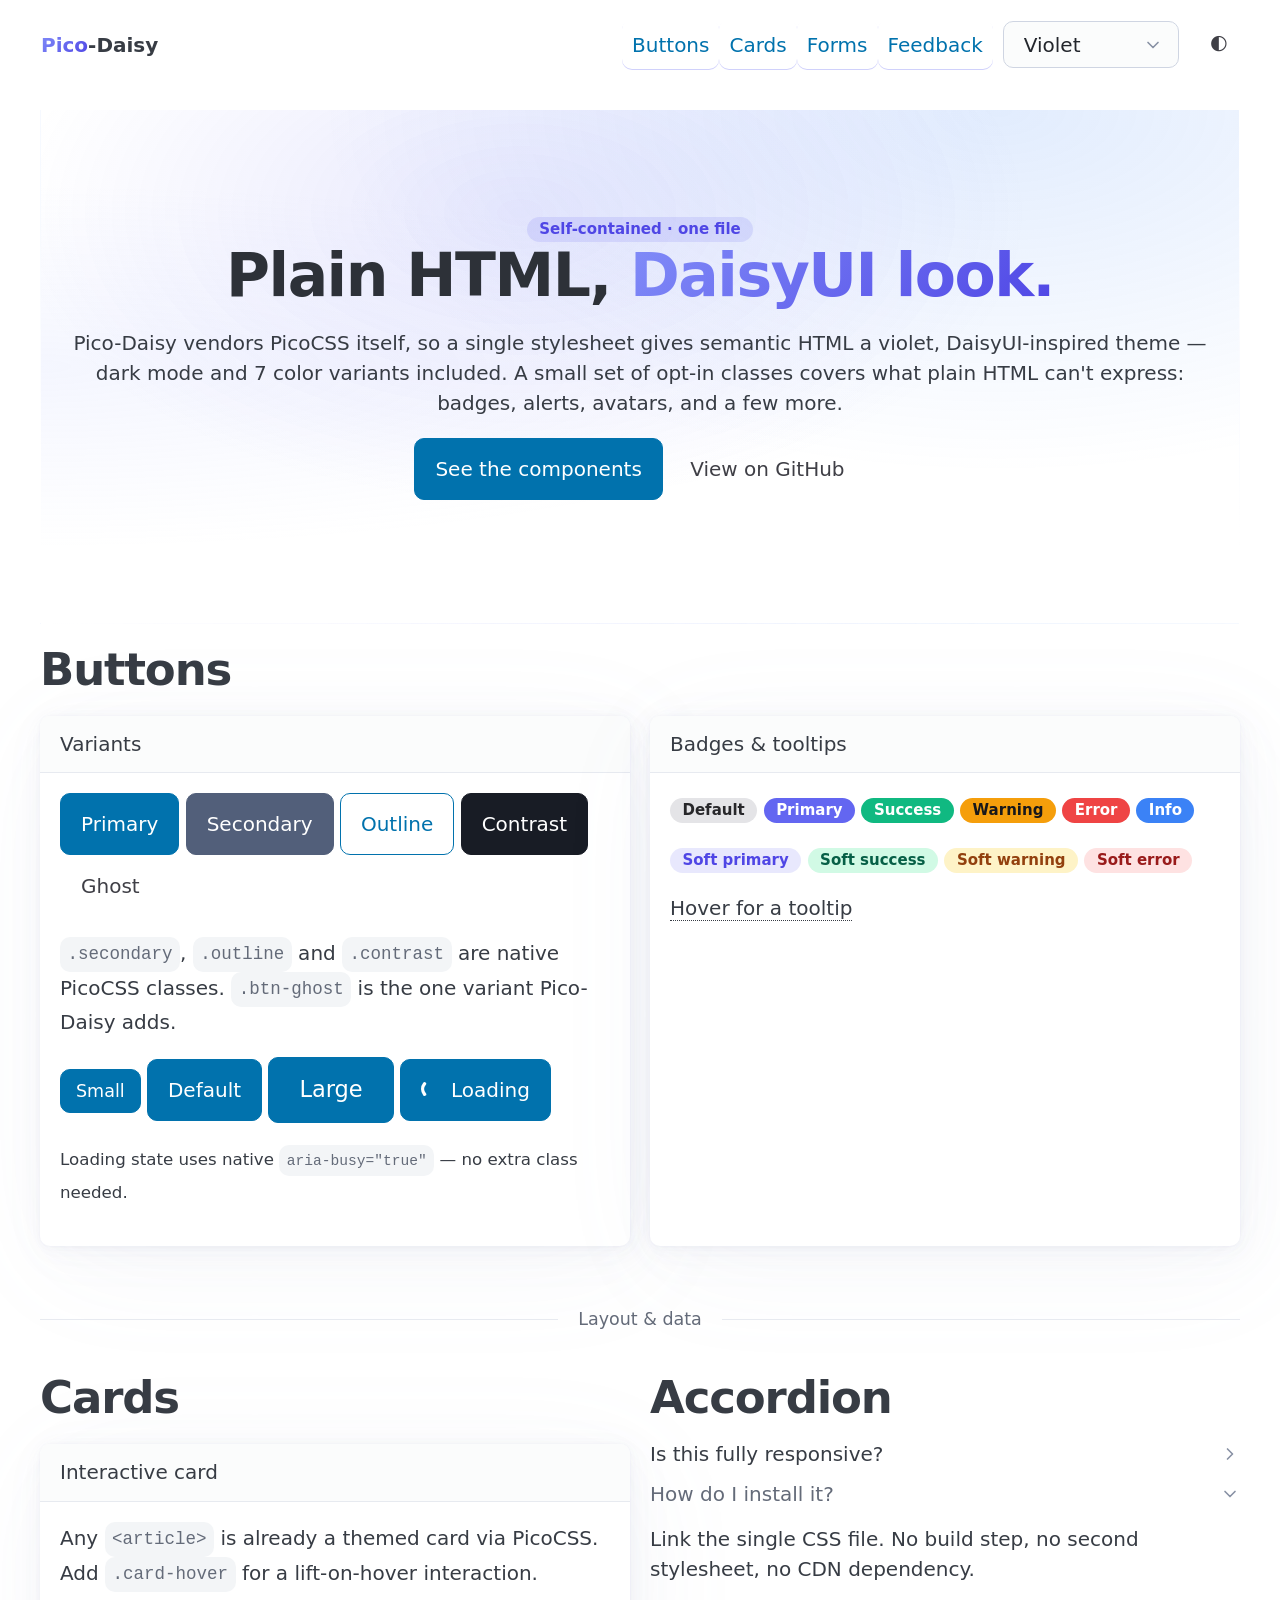
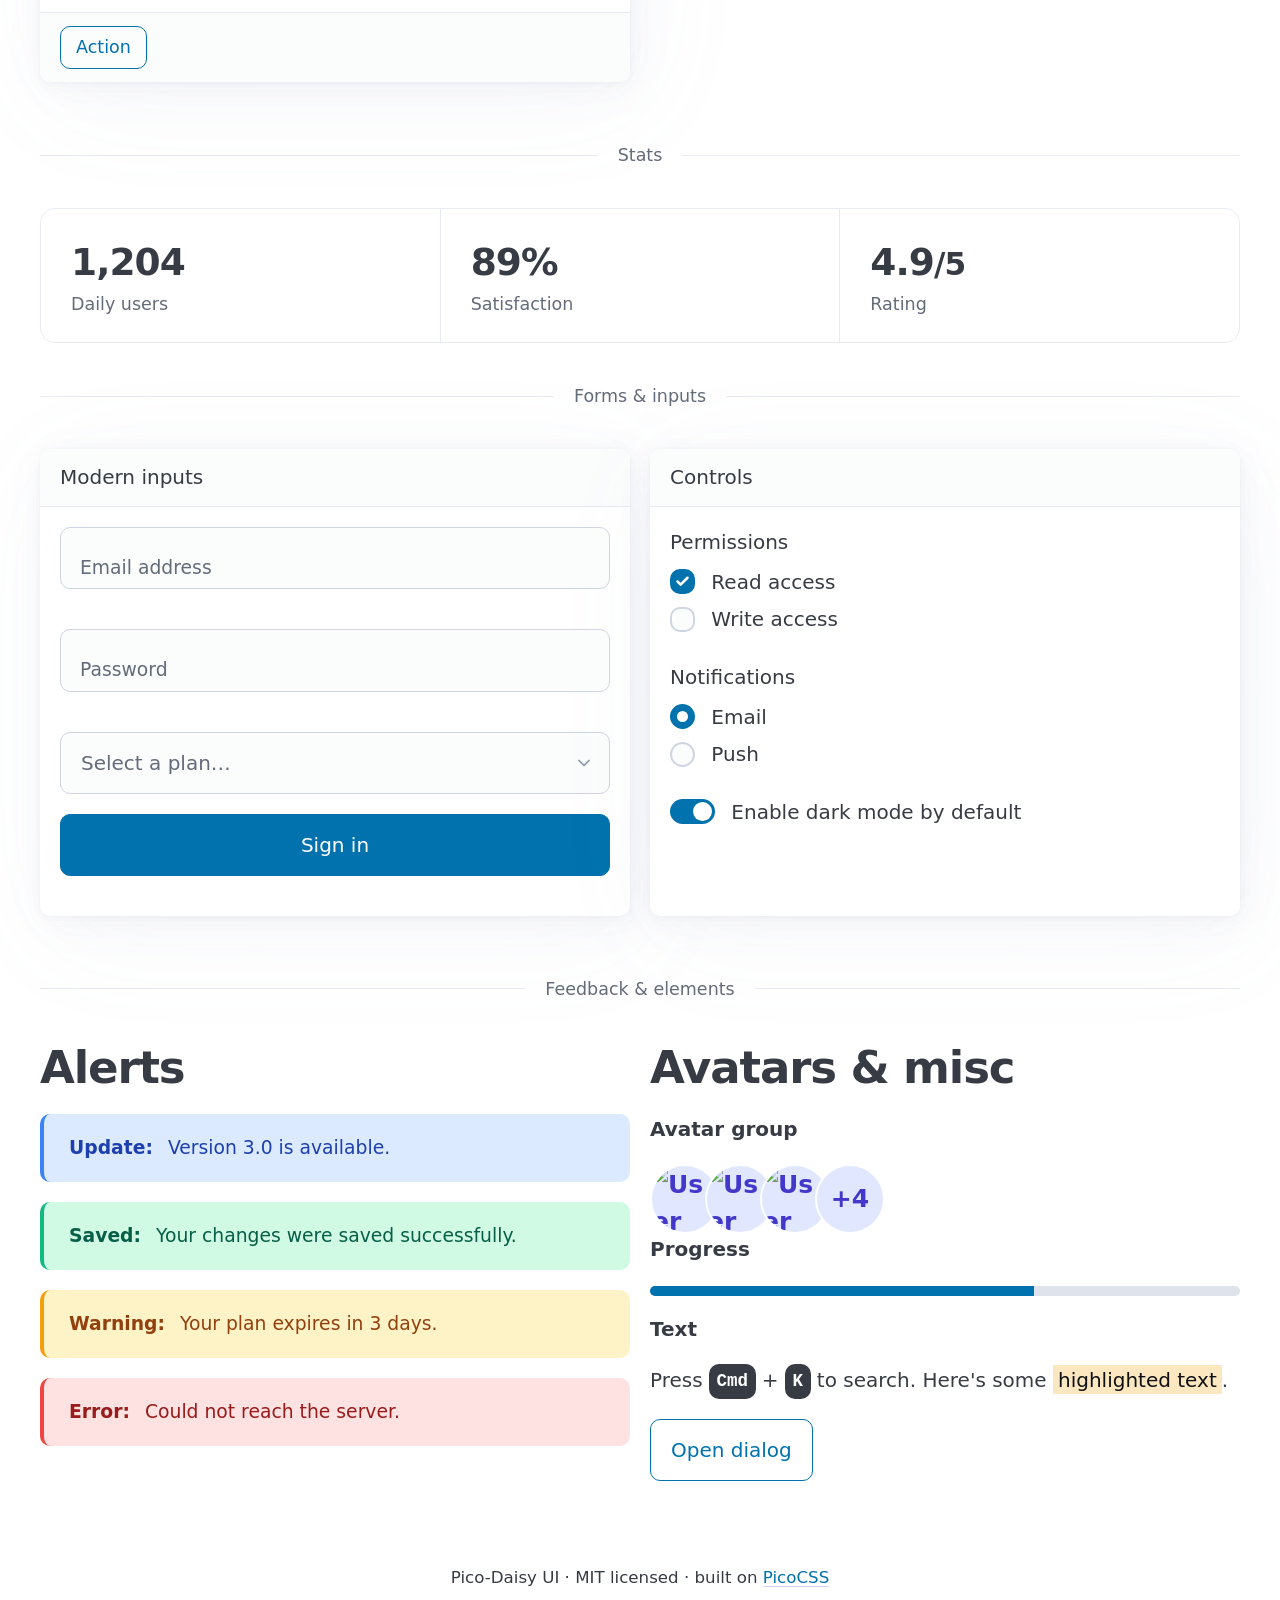
==== commit ade2f3ea: "Rebuild as a lean, self-contained, classless-first theme pico-daisy.css now vendors PicoCSS v2.0.6 d" ====
--- a/index.html
+++ b/index.html
@@ -1,1287 +1,261 @@
-<!DOCTYPE html>
+<!doctype html>
 <html lang="en" data-theme="light">
-
 <head>
-    <meta charset="UTF-8">
-    <meta name="viewport" content="width=device-width, initial-scale=1.0">
-    <title>Pico-Daisy UI - Premium Theme for PicoCSS</title>
-    <!-- Pico-Daisy UI (Includes PicoCSS v2) -->
-    <link rel="stylesheet" href="pico-daisy.css">
-    <style>
-        /* Demo Utilities - Kept separate from the library */
-        .demo-section {
-            padding: 4rem 0;
-            border-bottom: 1px dashed var(--pico-muted-border-color);
-        }
-
-        .demo-header {
-            margin-bottom: 2.5rem;
-            text-align: center;
-        }
-
-        .demo-title {
-            color: var(--pico-primary);
-            display: inline-block;
-            position: relative;
-            margin-bottom: 0.5rem;
-            font-weight: 800;
-        }
-
-        .demo-subtitle {
-            color: var(--pico-muted-color);
-            max-width: 600px;
-            margin: 0 auto;
-        }
-
-        .component-grid {
-            display: grid;
-            grid-template-columns: repeat(auto-fit, minmax(320px, 1fr));
-            gap: 2rem;
-            align-items: start;
-        }
-
-        .component-demo {
-            border: 1px solid var(--pico-muted-border-color);
-            border-radius: var(--pico-border-radius);
-            padding: 2rem;
-            background-color: var(--pico-card-background-color);
-            background-image: radial-gradient(var(--pico-muted-border-color) 0.5px, transparent 0.5px);
-            background-size: 12px 12px;
-            position: relative;
-            box-shadow: inset 0 0 20px rgba(0, 0, 0, 0.02);
-        }
-
-        .component-demo::after {
-            content: 'Preview';
-            position: absolute;
-            top: 0;
-            right: 0;
-            background: var(--pico-muted-border-color);
-            color: var(--pico-muted-color);
-            font-size: 0.65rem;
-            padding: 0.2rem 0.6rem;
-            border-bottom-left-radius: var(--pico-border-radius);
-            font-weight: bold;
-            text-transform: uppercase;
-            letter-spacing: 0.05em;
-        }
-
-        /* Syntax Highlighting Mock */
-        pre {
-            background-color: #1e1e1e !important;
-            color: #d4d4d4;
-            padding: 1.25rem;
-            border-radius: var(--pico-border-radius);
-            overflow-x: auto;
-            border: 1px solid var(--pico-muted-border-color);
-            margin: 1.5rem 0 0;
-            font-size: 0.85rem;
-            box-shadow: inset 0 2px 4px rgba(0, 0, 0, 0.3);
-        }
-
-        code {
-            color: #9cdcfe;
-            font-family: 'Menlo', 'Monaco', 'Courier New', monospace;
-        }
-
-        .tag {
-            color: #569cd6;
-        }
-
-        .attr {
-            color: #9cdcfe;
-        }
-
-        .val {
-            color: #ce9178;
-        }
-
-        .comment {
-            color: #6a9955;
-        }
-
-        /* Theme Toggle */
-        .theme-toggle {
-            position: fixed;
-            bottom: 2rem;
-            right: 2rem;
-            z-index: 100;
-            padding: 0.75rem 1.25rem;
-            font-weight: 700;
-            box-shadow: 0 4px 12px rgba(0, 0, 0, 0.15);
-            display: flex;
-            align-items: center;
-            gap: 0.5rem;
-            backdrop-filter: blur(10px);
-            background-color: color-mix(in srgb, var(--pico-background-color), transparent 10%);
-            border: 1px solid var(--pico-primary);
-            color: var(--pico-primary);
-            border-radius: 9999px;
-            transition: all 0.2s;
-        }
-
-        .theme-toggle:hover {
-            transform: translateY(-2px);
-            box-shadow: 0 8px 20px rgba(0, 0, 0, 0.2);
-            background-color: var(--pico-primary);
-            color: var(--pico-primary-inverse);
-        }
-
-        /* Color Swatches */
-        .color-grid {
-            display: grid;
-            grid-template-columns: repeat(auto-fill, minmax(140px, 1fr));
-            gap: 1.5rem;
-            margin-top: 1rem;
-        }
-
-        .color-swatch {
-            height: 100px;
-            border-radius: 1rem;
-            display: flex;
-            flex-direction: column;
-            align-items: center;
-            justify-content: center;
-            color: white;
-            font-weight: 700;
-            box-shadow: 0 4px 6px rgba(0, 0, 0, 0.1);
-            transition: transform 0.2s;
-            text-shadow: 0 1px 2px rgba(0, 0, 0, 0.2);
-            font-size: 0.9rem;
-        }
-
-        .color-swatch small {
-            font-weight: 400;
-            opacity: 0.9;
-            font-size: 0.75rem;
-            margin-top: 0.25rem;
-        }
-
-        .color-swatch:hover {
-            transform: scale(1.05) rotate(1deg);
-        }
-
-        .swatch-primary {
-            background-color: var(--pico-primary);
-        }
-
-        .swatch-secondary {
-            background-color: var(--pico-secondary);
-        }
-
-        .swatch-accent {
-            background-color: var(--pico-accent);
-        }
-
-        .swatch-bg {
-            background-color: var(--pico-background-color);
-            color: var(--pico-color);
-            border: 1px solid var(--pico-muted-border-color);
-            text-shadow: none;
-        }
-
-        /* Tabs */
-        .tab-container {
-            display: flex;
-            gap: 0.5rem;
-            margin-bottom: 0;
-            padding: 0.5rem;
-            background: var(--pico-muted-border-color);
-            border-radius: 0.5rem 0.5rem 0 0;
-            width: fit-content;
-        }
-
-        .tab-btn {
-            background: none;
-            border: none;
-            padding: 0.5rem 1rem;
-            cursor: pointer;
-            color: var(--pico-muted-color);
-            font-weight: 600;
-            transition: all 0.2s;
-            border-radius: 0.25rem;
-            font-size: 0.85rem;
-        }
-
-        .tab-btn:hover {
-            color: var(--pico-color);
-            background-color: rgba(255, 255, 255, 0.5);
-        }
-
-        .tab-btn.active {
-            color: var(--pico-primary);
-            background-color: var(--pico-card-background-color);
-            box-shadow: 0 1px 2px rgba(0, 0, 0, 0.1);
-        }
-
-        .tab-content {
-            display: none;
-            position: relative;
-        }
-
-        .tab-content.active {
-            display: block;
-        }
-
-        .copy-btn {
-            position: absolute;
-            top: 2rem;
-            right: 1rem;
-            background: rgba(255, 255, 255, 0.1);
-            border: 1px solid rgba(255, 255, 255, 0.2);
-            color: #d4d4d4;
-            padding: 0.25rem 0.75rem;
-            font-size: 0.75rem;
-            border-radius: 0.25rem;
-            cursor: pointer;
-            transition: all 0.2s;
-            z-index: 10;
-        }
-
-        .copy-btn:hover {
-            background: rgba(255, 255, 255, 0.2);
-            color: #fff;
-            border-color: rgba(255, 255, 255, 0.4);
-        }
-
-        /* Footer */
-        footer {
-            margin-top: 6rem;
-            padding: 4rem 0;
-            border-top: 1px solid var(--pico-muted-border-color);
-            background-color: var(--pico-card-background-color);
-            text-align: center;
-        }
-    </style>
+  <meta charset="UTF-8">
+  <meta name="viewport" content="width=device-width, initial-scale=1.0">
+  <title>Pico-Daisy UI — a DaisyUI-style theme for PicoCSS</title>
+  <meta name="description" content="A self-contained, single-file CSS theme that gives PicoCSS a DaisyUI-inspired look. No build step, no second stylesheet.">
+  <link rel="stylesheet" href="pico-daisy.css" id="theme-link">
 </head>
-
 <body>
-    <!-- Navigation -->
-    <nav class="daisy-nav">
-        <ul>
-            <li><a href="index.html"><strong>☁️ Pico-Daisy</strong></a></li>
-            <li>
-                <details class="dropdown">
-                    <summary>Components</summary>
-                    <ul>
-                        <li><a href="components/buttons.html">Buttons</a></li>
-                        <li><a href="components/cards.html">Cards</a></li>
-                        <li><a href="components/forms.html">Forms</a></li>
-                        <li><a href="components/alerts.html">Alerts & Badges</a></li>
-                        <li><a href="components/navigation.html">Navigation</a></li>
-                    </ul>
-                </details>
-            </li>
-            <li>
-                <details class="dropdown">
-                    <summary>Examples</summary>
-                    <ul>
-                        <li><a href="app/landing.html">Landing Page</a></li>
-                        <li><a href="app/login.html">Login Page</a></li>
-                        <li><a href="app/dashboard.html">Dashboard</a></li>
-                    </ul>
-                </details>
-            </li>
-            <li>
-                <details class="dropdown">
-                    <summary>Themes</summary>
-                    <ul>
-                        <li><a href="index.html">Default (Indigo)</a></li>
-                        <li><a href="examples/blue.html">Blue</a></li>
-                        <li><a href="examples/red.html">Red</a></li>
-                        <li><a href="examples/green.html">Green</a></li>
-                        <li><a href="examples/teal.html">Teal</a></li>
-                        <li><a href="examples/light-grey.html">Light Grey</a></li>
-                        <li><a href="examples/dark-grey.html">Dark Grey</a></li>
-                    </ul>
-                </details>
-            </li>
-        </ul>
-        <ul>
-            <li>
-                <a href="https://github.com/josuebrunel/picodaisy" role="button" class="outline contrast">GitHub</a>
-            </li>
-        </ul>
-    </nav>
-
-    <main class="container">
-        <!-- Hero Section -->
-        <section class="daisy-hero daisy-hero-splash">
-            <div class="daisy-hero-content">
-                <h1>Pico-Daisy UI</h1>
-                <p class="lead">
-                    <strong>Classless-first</strong> CSS theme for PicoCSS v2.
-                    Write semantic HTML, get DaisyUI aesthetics. Zero classes needed for most elements.
-                </p>
-                <div class="badge-container" style="justify-content: center; gap: 0.5rem; display: flex;">
-                    <span class="badge badge-primary">Pure CSS</span>
-                    <span class="badge badge-secondary">No JavaScript</span>
-                    <span class="badge badge-accent">Responsive</span>
-                    <span class="badge badge-outline">MIT Licensed</span>
-                </div>
-                <div style="margin-top: 2rem;">
-                    <button class="contrast">Get Started</button>
-                    <button class="secondary outline">View Docs</button>
-                </div>
+  <nav class="container glass sticky-top">
+    <ul>
+      <li><strong><span class="text-gradient">Pico</span>-Daisy</strong></li>
+    </ul>
+    <ul>
+      <li><a href="#buttons">Buttons</a></li>
+      <li><a href="#cards">Cards</a></li>
+      <li><a href="#forms">Forms</a></li>
+      <li><a href="#feedback">Feedback</a></li>
+      <li>
+        <select id="theme-picker" aria-label="Color theme">
+          <option value="pico-daisy.css">Violet</option>
+          <option value="pico-daisy.blue.css">Blue</option>
+          <option value="pico-daisy.red.css">Red</option>
+          <option value="pico-daisy.green.css">Green</option>
+          <option value="pico-daisy.teal.css">Teal</option>
+          <option value="pico-daisy.light-grey.css">Light Grey</option>
+          <option value="pico-daisy.dark-grey.css">Dark Grey</option>
+        </select>
+      </li>
+      <li>
+        <button id="theme-toggle" class="btn-ghost btn-sm" type="button" aria-label="Toggle dark mode">🌓</button>
+      </li>
+    </ul>
+  </nav>
+
+  <main class="container">
+    <section class="hero bg-mesh glass">
+      <span class="badge badge-soft-primary">Self-contained · one file</span>
+      <h1>Plain HTML, <span class="text-gradient">DaisyUI look.</span></h1>
+      <p>Pico-Daisy vendors PicoCSS itself, so a single stylesheet gives semantic HTML a violet, DaisyUI-inspired
+        theme — dark mode and 7 color variants included. A small set of opt-in classes covers what plain HTML
+        can't express: badges, alerts, avatars, and a few more.</p>
+      <p>
+        <a href="#buttons" role="button">See the components</a>
+        <a href="https://github.com/josuebrunel/picodaisy" role="button" class="btn-ghost">View on GitHub</a>
+      </p>
+    </section>
+
+    <section id="buttons">
+      <h2>Buttons</h2>
+      <div class="grid">
+        <article>
+          <header>Variants</header>
+          <p>
+            <button>Primary</button>
+            <button class="secondary">Secondary</button>
+            <button class="outline">Outline</button>
+            <button class="contrast">Contrast</button>
+            <button class="btn-ghost">Ghost</button>
+          </p>
+          <p>
+            <code>.secondary</code>, <code>.outline</code> and <code>.contrast</code> are native PicoCSS classes.
+            <code>.btn-ghost</code> is the one variant Pico-Daisy adds.
+          </p>
+          <p>
+            <button class="btn-sm">Small</button>
+            <button>Default</button>
+            <button class="btn-lg">Large</button>
+            <button aria-busy="true">Loading</button>
+          </p>
+          <p><small>Loading state uses native <code>aria-busy="true"</code> — no extra class needed.</small></p>
+        </article>
+        <article>
+          <header>Badges &amp; tooltips</header>
+          <p>
+            <span class="badge">Default</span>
+            <span class="badge badge-primary">Primary</span>
+            <span class="badge badge-success">Success</span>
+            <span class="badge badge-warning">Warning</span>
+            <span class="badge badge-error">Error</span>
+            <span class="badge badge-info">Info</span>
+          </p>
+          <p>
+            <span class="badge badge-soft-primary">Soft primary</span>
+            <span class="badge badge-soft-success">Soft success</span>
+            <span class="badge badge-soft-warning">Soft warning</span>
+            <span class="badge badge-soft-error">Soft error</span>
+          </p>
+          <p>
+            <span data-tooltip="Tooltips are native to PicoCSS via data-tooltip" data-placement="top">Hover for a tooltip</span>
+          </p>
+        </article>
+      </div>
+    </section>
+
+    <div class="divider">Layout &amp; data</div>
+
+    <section id="cards">
+      <div class="grid">
+        <div>
+          <h2>Cards</h2>
+          <article class="card-hover">
+            <header>Interactive card</header>
+            <p>Any <code>&lt;article&gt;</code> is already a themed card via PicoCSS. Add <code>.card-hover</code> for
+              a lift-on-hover interaction.</p>
+            <footer><button class="btn-sm outline">Action</button></footer>
+          </article>
+        </div>
+        <div>
+          <h2>Accordion</h2>
+          <details>
+            <summary>Is this fully responsive?</summary>
+            <p>Yes — it's built entirely on Pico's own grid and fluid typography.</p>
+          </details>
+          <details open>
+            <summary>How do I install it?</summary>
+            <p>Link the single CSS file. No build step, no second stylesheet, no CDN dependency.</p>
+          </details>
+        </div>
+      </div>
+    </section>
+
+    <div class="divider">Stats</div>
+
+    <section id="stats">
+      <div class="stats">
+        <div class="stat">
+          <div class="stat-value">1,204</div>
+          <div class="stat-label">Daily users</div>
+        </div>
+        <div class="stat">
+          <div class="stat-value">89%</div>
+          <div class="stat-label">Satisfaction</div>
+        </div>
+        <div class="stat">
+          <div class="stat-value">4.9<small>/5</small></div>
+          <div class="stat-label">Rating</div>
+        </div>
+      </div>
+    </section>
+
+    <div class="divider">Forms &amp; inputs</div>
+
+    <section id="forms">
+      <div class="grid">
+        <article>
+          <header>Modern inputs</header>
+          <form onsubmit="event.preventDefault()">
+            <div class="input-floating">
+              <input type="email" id="email" placeholder=" " required>
+              <label for="email">Email address</label>
             </div>
-        </section>
-
-        <!-- Installation Section -->
-        <section class="demo-section">
-            <div class="demo-header">
-                <h2 class="demo-title">Installation</h2>
-                <p class="demo-subtitle">Get started with Pico-Daisy UI in seconds.</p>
+            <div class="input-floating">
+              <input type="password" id="password" placeholder=" " required>
+              <label for="password">Password</label>
             </div>
-
-            <div class="component-demo">
-                <p>Use the CDN link or download the CSS file and link it in your HTML <code>&lt;head&gt;</code>.</p>
-                <div class="tab-container" style="flex-wrap: wrap;">
-                    <button class="tab-btn active" onclick="showTab('install-default')">Default</button>
-                    <button class="tab-btn" onclick="showTab('install-blue')">Blue</button>
-                    <button class="tab-btn" onclick="showTab('install-red')">Red</button>
-                    <button class="tab-btn" onclick="showTab('install-green')">Green</button>
-                    <button class="tab-btn" onclick="showTab('install-teal')">Teal</button>
-                    <button class="tab-btn" onclick="showTab('install-light-grey')">Light Grey</button>
-                    <button class="tab-btn" onclick="showTab('install-dark-grey')">Dark Grey</button>
-                </div>
-
-                <div id="install-default" class="tab-content active">
-                    <button class="copy-btn" onclick="copyCode(this)">Copy</button>
-                    <pre><code><span class="comment">&lt;!-- Default Theme (Violet) --&gt;</span>
-<span class="tag">&lt;link</span> <span class="attr">rel</span>=<span class="val">"stylesheet"</span> <span class="attr">href</span>=<span class="val">"https://cdn.jsdelivr.net/gh/josuebrunel/picodaisy@latest/pico-daisy.css"</span><span class="tag">&gt;</span>
-
-<span class="comment">&lt;!-- Or local file --&gt;</span>
-<span class="tag">&lt;link</span> <span class="attr">rel</span>=<span class="val">"stylesheet"</span> <span class="attr">href</span>=<span class="val">"pico-daisy.css"</span><span class="tag">&gt;</span></code></pre>
-                </div>
-
-                <div id="install-blue" class="tab-content">
-                    <button class="copy-btn" onclick="copyCode(this)">Copy</button>
-                    <pre><code><span class="comment">&lt;!-- Blue Theme --&gt;</span>
-<span class="tag">&lt;link</span> <span class="attr">rel</span>=<span class="val">"stylesheet"</span> <span class="attr">href</span>=<span class="val">"https://cdn.jsdelivr.net/gh/josuebrunel/picodaisy@latest/pico-daisy.blue.css"</span><span class="tag">&gt;</span>
-
-<span class="comment">&lt;!-- Or local file --&gt;</span>
-<span class="tag">&lt;link</span> <span class="attr">rel</span>=<span class="val">"stylesheet"</span> <span class="attr">href</span>=<span class="val">"pico-daisy.blue.css"</span><span class="tag">&gt;</span></code></pre>
-                </div>
-
-                <div id="install-red" class="tab-content">
-                    <button class="copy-btn" onclick="copyCode(this)">Copy</button>
-                    <pre><code><span class="comment">&lt;!-- Red Theme --&gt;</span>
-<span class="tag">&lt;link</span> <span class="attr">rel</span>=<span class="val">"stylesheet"</span> <span class="attr">href</span>=<span class="val">"https://cdn.jsdelivr.net/gh/josuebrunel/picodaisy@latest/pico-daisy.red.css"</span><span class="tag">&gt;</span>
-
-<span class="comment">&lt;!-- Or local file --&gt;</span>
-<span class="tag">&lt;link</span> <span class="attr">rel</span>=<span class="val">"stylesheet"</span> <span class="attr">href</span>=<span class="val">"pico-daisy.red.css"</span><span class="tag">&gt;</span></code></pre>
-                </div>
-
-                <div id="install-green" class="tab-content">
-                    <button class="copy-btn" onclick="copyCode(this)">Copy</button>
-                    <pre><code><span class="comment">&lt;!-- Green Theme --&gt;</span>
-<span class="tag">&lt;link</span> <span class="attr">rel</span>=<span class="val">"stylesheet"</span> <span class="attr">href</span>=<span class="val">"https://cdn.jsdelivr.net/gh/josuebrunel/picodaisy@latest/pico-daisy.green.css"</span><span class="tag">&gt;</span>
-
-<span class="comment">&lt;!-- Or local file --&gt;</span>
-<span class="tag">&lt;link</span> <span class="attr">rel</span>=<span class="val">"stylesheet"</span> <span class="attr">href</span>=<span class="val">"pico-daisy.green.css"</span><span class="tag">&gt;</span></code></pre>
-                </div>
-
-                <div id="install-teal" class="tab-content">
-                    <button class="copy-btn" onclick="copyCode(this)">Copy</button>
-                    <pre><code><span class="comment">&lt;!-- Teal Theme --&gt;</span>
-<span class="tag">&lt;link</span> <span class="attr">rel</span>=<span class="val">"stylesheet"</span> <span class="attr">href</span>=<span class="val">"https://cdn.jsdelivr.net/gh/josuebrunel/picodaisy@latest/pico-daisy.teal.css"</span><span class="tag">&gt;</span>
-
-<span class="comment">&lt;!-- Or local file --&gt;</span>
-<span class="tag">&lt;link</span> <span class="attr">rel</span>=<span class="val">"stylesheet"</span> <span class="attr">href</span>=<span class="val">"pico-daisy.teal.css"</span><span class="tag">&gt;</span></code></pre>
-                </div>
-
-                <div id="install-light-grey" class="tab-content">
-                    <button class="copy-btn" onclick="copyCode(this)">Copy</button>
-                    <pre><code><span class="comment">&lt;!-- Light Grey Theme --&gt;</span>
-<span class="tag">&lt;link</span> <span class="attr">rel</span>=<span class="val">"stylesheet"</span> <span class="attr">href</span>=<span class="val">"https://cdn.jsdelivr.net/gh/josuebrunel/picodaisy@latest/pico-daisy.light-grey.css"</span><span class="tag">&gt;</span>
-
-<span class="comment">&lt;!-- Or local file --&gt;</span>
-<span class="tag">&lt;link</span> <span class="attr">rel</span>=<span class="val">"stylesheet"</span> <span class="attr">href</span>=<span class="val">"pico-daisy.light-grey.css"</span><span class="tag">&gt;</span></code></pre>
-                </div>
-
-                <div id="install-dark-grey" class="tab-content">
-                    <button class="copy-btn" onclick="copyCode(this)">Copy</button>
-                    <pre><code><span class="comment">&lt;!-- Dark Grey Theme --&gt;</span>
-<span class="tag">&lt;link</span> <span class="attr">rel</span>=<span class="val">"stylesheet"</span> <span class="attr">href</span>=<span class="val">"https://cdn.jsdelivr.net/gh/josuebrunel/picodaisy@latest/pico-daisy.dark-grey.css"</span><span class="tag">&gt;</span>
-
-<span class="comment">&lt;!-- Or local file --&gt;</span>
-<span class="tag">&lt;link</span> <span class="attr">rel</span>=<span class="val">"stylesheet"</span> <span class="attr">href</span>=<span class="val">"pico-daisy.dark-grey.css"</span><span class="tag">&gt;</span></code></pre>
-                </div>
-
-                <p><small>Note: Each file includes PicoCSS v2 automatically via <code>@import</code>.</small></p>
-            </div>
-        </section>
-
-        <!-- Hero Variants Demo -->
-        <section class="demo-section">
-            <div class="demo-header">
-                <h2 class="demo-title">Classless-First Philosophy</h2>
-                <p class="demo-subtitle">Write semantic HTML, get beautiful components. Zero classes for most elements.
-                </p>
-            </div>
-
-            <div class="component-grid">
-                <!-- Cards with Article -->
-                <div>
-                    <h3>Cards = <code>&lt;article&gt;</code></h3>
-                    <article>
-                        <header>Automatic Card</header>
-                        <p>This is just an <code>&lt;article&gt;</code> element. No classes needed!</p>
-                        <footer><button class="sm">Learn More</button></footer>
-                    </article>
-
-                    <pre><code><span class="tag">&lt;article&gt;</span>
-    <span class="tag">&lt;header&gt;</span>Title<span class="tag">&lt;/header&gt;</span>
-    <span class="tag">&lt;p&gt;</span>Content<span class="tag">&lt;/p&gt;</span>
-<span class="tag">&lt;/article&gt;</span></code></pre>
-                </div>
-
-                <!-- Accordion with Details -->
-                <div>
-                    <h3>Accordion = <code>&lt;details&gt;</code></h3>
-                    <details open>
-                        <summary>What's classless-first?</summary>
-                        <p>It means semantic HTML elements look great without any CSS classes.</p>
-                    </details>
-                    <details>
-                        <summary>Do I need JavaScript?</summary>
-                        <p>No! Pure HTML and CSS. The browser handles interactions.</p>
-                    </details>
-
-                    <pre><code><span class="tag">&lt;details&gt;</span>
-    <span class="tag">&lt;summary&gt;</span>Question?<span class="tag">&lt;/summary&gt;</span>
-    <span class="tag">&lt;p&gt;</span>Answer...<span class="tag">&lt;/p&gt;</span>
-<span class="tag">&lt;/details&gt;</span></code></pre>
-                </div>
-            </div>
-
-            <div class="component-grid" style="margin-top: 2rem;">
-                <!-- Role-based Alerts -->
-                <div>
-                    <h3>Alerts = <code>role="alert"</code></h3>
-                    <div role="alert">Default info alert</div>
-                    <div role="alert" data-type="success">Success message!</div>
-                    <div role="alert" data-type="error">Something went wrong</div>
-
-                    <pre><code><span class="tag">&lt;div</span> <span class="attr">role</span>=<span class="val">"alert"</span><span class="tag">&gt;</span>Info<span class="tag">&lt;/div&gt;</span>
-<span class="tag">&lt;div</span> <span class="attr">role</span>=<span class="val">"alert"</span> <span class="attr">data-type</span>=<span class="val">"success"</span><span class="tag">&gt;</span>OK<span class="tag">&lt;/div&gt;</span></code></pre>
-                </div>
-
-                <!-- Simple Modifiers -->
-                <div>
-                    <h3>Simple Modifiers</h3>
-                    <p>When you need customization, use single-word classes:</p>
-                    <div style="display: flex; gap: 0.5rem; flex-wrap: wrap; margin-bottom: 1rem;">
-                        <button class="gradient">gradient</button>
-                        <button class="outline">outline</button>
-                        <button class="ghost">ghost</button>
-                        <button class="glow bg-primary">glow</button>
-                    </div>
-                    <article class="glass" style="background: var(--gradient-primary); padding: 1rem;">
-                        <p style="margin: 0; color: white;">Article with <code>.glass</code> modifier</p>
-                    </article>
-                </div>
-            </div>
-        </section>
-
-        <!-- Hero Variants Demo -->
-        <section class="demo-section">
-            <div class="demo-header">
-                <h2 class="demo-title">Hero Variants</h2>
-                <p class="demo-subtitle">Versatile layouts for your landing page.</p>
-            </div>
-
-            <div class="component-demo">
-                <!-- Split Hero -->
-                <div class="daisy-hero" style="background-color: transparent; border: none; padding: 2rem 0;">
-                    <div class="daisy-hero-content flex-row-reverse">
-                        <div style="flex: 1;">
-                            <img src="https://picsum.photos/id/1/400/300" alt="Tech Office"
-                                style="border-radius: 1rem; box-shadow: var(--pico-box-shadow-hover);">
-                        </div>
-                        <div style="flex: 1;">
-                            <h2>Smart Workflow</h2>
-                            <p>
-                                Optimize your development process with our components.
-                                Designed to be flexible, responsive, and easy to integrate.
-                            </p>
-                            <button class="primary">Learn More</button>
-                        </div>
-                    </div>
-                </div>
-            </div>
-
-            <pre><code><span class="tag">&lt;div</span> <span class="attr">class</span>=<span class="val">"daisy-hero"</span><span class="tag">&gt;</span>
-  <span class="tag">&lt;div</span> <span class="attr">class</span>=<span class="val">"daisy-hero-content flex-row-reverse"</span><span class="tag">&gt;</span>
-    <span class="tag">&lt;div&gt;</span>
-      <span class="tag">&lt;img</span> <span class="attr">src</span>=<span class="val">"image.jpg"</span><span class="tag">&gt;</span>
-    <span class="tag">&lt;/div&gt;</span>
-    <span class="tag">&lt;div&gt;</span>
-      <span class="tag">&lt;h2&gt;</span>Smart Workflow<span class="tag">&lt;/h2&gt;</span>
-      <span class="tag">&lt;p&gt;</span>Optimize your development...<span class="tag">&lt;/p&gt;</span>
-      <span class="tag">&lt;button</span> <span class="attr">class</span>=<span class="val">"primary"</span><span class="tag">&gt;</span>Learn More<span class="tag">&lt;/button&gt;</span>
-    <span class="tag">&lt;/div&gt;</span>
-  <span class="tag">&lt;/div&gt;</span>
-<span class="tag">&lt;/div&gt;</span></code></pre>
-
-            <div class="component-demo" style="margin-top: 2rem;">
-                <!-- Hero with Overlay -->
-                <div class="daisy-hero"
-                    style="background-image: url('https://picsum.photos/id/2/1000/400'); background-size: cover; border: none; color: white;">
-                    <div class="daisy-hero-overlay"></div>
-                    <div class="daisy-hero-content" style="text-align: center; color: white;">
-                        <div>
-                            <h2 style="color: white;">Hero with Overlay</h2>
-                            <p style="color: rgba(255,255,255,0.9);">
-                                Use an overlay to make text readable on busy background images.
-                            </p>
-                            <button class="primary">Get Started</button>
-                        </div>
-                    </div>
-                </div>
-            </div>
-
-            <pre><code><span class="comment">&lt;!-- Hero with Overlay --&gt;</span>
-<span class="tag">&lt;div</span> <span class="attr">class</span>=<span class="val">"daisy-hero"</span> <span class="attr">style</span>=<span class="val">"background-image: url(bg.jpg);"</span><span class="tag">&gt;</span>
-  <span class="tag">&lt;div</span> <span class="attr">class</span>=<span class="val">"daisy-hero-overlay"</span><span class="tag">&gt;</span><span class="tag">&lt;/div&gt;</span>
-  <span class="tag">&lt;div</span> <span class="attr">class</span>=<span class="val">"daisy-hero-content"</span><span class="tag">&gt;</span>
-    <span class="tag">&lt;div&gt;</span>
-      <span class="tag">&lt;h1&gt;</span>Title<span class="tag">&lt;/h1&gt;</span>
-      <span class="tag">&lt;p&gt;</span>Description...<span class="tag">&lt;/p&gt;</span>
-    <span class="tag">&lt;/div&gt;</span>
-  <span class="tag">&lt;/div&gt;</span>
-<span class="tag">&lt;/div&gt;</span></code></pre>
-        </section>
-
-        <!-- Stats Demo -->
-        <section class="demo-section">
-            <div class="demo-header">
-                <h2 class="demo-title" id="stats">Stats Component</h2>
-                <p class="demo-subtitle">Display key metrics with style using the responsive stats component.</p>
-            </div>
-
-            <div class="component-demo">
-                <div class="daisy-stats">
-                    <div class="daisy-stat">
-                        <div class="daisy-stat-value">12.8k</div>
-                        <div class="daisy-stat-title">Total Users</div>
-                    </div>
-                    <div class="daisy-stat">
-                        <div class="daisy-stat-value">89%</div>
-                        <div class="daisy-stat-title">Satisfaction</div>
-                    </div>
-                    <div class="daisy-stat">
-                        <div class="daisy-stat-value">99.9%</div>
-                        <div class="daisy-stat-title">Uptime</div>
-                    </div>
-                    <div class="daisy-stat">
-                        <div class="daisy-stat-value">3.2s</div>
-                        <div class="daisy-stat-title">Response</div>
-                    </div>
-                </div>
-            </div>
-
-            <pre><code><span class="tag">&lt;div</span> <span class="attr">class</span>=<span class="val">"daisy-stats"</span><span class="tag">&gt;</span>
-  <span class="tag">&lt;div</span> <span class="attr">class</span>=<span class="val">"daisy-stat"</span><span class="tag">&gt;</span>
-    <span class="tag">&lt;div</span> <span class="attr">class</span>=<span class="val">"daisy-stat-value"</span><span class="tag">&gt;</span>12.8k<span class="tag">&lt;/div&gt;</span>
-    <span class="tag">&lt;div</span> <span class="attr">class</span>=<span class="val">"daisy-stat-title"</span><span class="tag">&gt;</span>Total Users<span class="tag">&lt;/div&gt;</span>
-  <span class="tag">&lt;/div&gt;</span>
-  <span class="comment">&lt;!-- More stats... --&gt;</span>
-<span class="tag">&lt;/div&gt;</span></code></pre>
-        </section>
-
-        <!-- Alerts Demo -->
-        <section class="demo-section" id="components">
-            <div class="demo-header">
-                <h2 class="demo-title">Alert Components</h2>
-                <p class="demo-subtitle">Feedback components for user actions.</p>
-            </div>
-
-            <div class="component-grid">
-                <div>
-                    <div class="daisy-alert alert-info">
-                        <span>ℹ</span>
-                        <div>
-                            <strong>Information</strong><br>
-                            This is an informational alert with details.
-                        </div>
-                    </div>
-
-                    <div class="daisy-alert alert-success">
-                        <span>✓</span>
-                        <div>
-                            <strong>Success!</strong><br>
-                            Your changes have been saved successfully.
-                        </div>
-                        <button class="alert-close" aria-label="Close"
-                            onclick="this.parentElement.style.display='none';">×</button>
-                    </div>
-                </div>
-                <div>
-                    <div class="daisy-alert alert-warning">
-                        <span>⚠</span>
-                        <div>
-                            <strong>Warning</strong><br>
-                            Please review your configuration settings.
-                        </div>
-                    </div>
-
-                    <div class="daisy-alert alert-error">
-                        <span>✗</span>
-                        <div>
-                            <strong>Error</strong><br>
-                            Unable to process your request. Please try again.
-                        </div>
-                    </div>
-                </div>
-            </div>
-
-            <pre><code><span class="tag">&lt;div</span> <span class="attr">class</span>=<span class="val">"daisy-alert alert-info"</span><span class="tag">&gt;</span>
-  <span class="tag">&lt;span&gt;</span>ℹ<span class="tag">&lt;/span&gt;</span>
-  <span class="tag">&lt;div&gt;</span>
-    <span class="tag">&lt;strong&gt;</span>Information<span class="tag">&lt;/strong&gt;</span><span class="tag">&lt;br&gt;</span>
-    This is an informational alert.
-  <span class="tag">&lt;/div&gt;</span>
-<span class="tag">&lt;/div&gt;</span>
-
-<span class="comment">&lt;!-- Alert with close button --&gt;</span>
-<span class="tag">&lt;div</span> <span class="attr">class</span>=<span class="val">"daisy-alert alert-success"</span><span class="tag">&gt;</span>
-  <span class="tag">&lt;span&gt;</span>✓<span class="tag">&lt;/span&gt;</span>
-  <span class="tag">&lt;div&gt;</span><span class="tag">&lt;strong&gt;</span>Success!<span class="tag">&lt;/strong&gt;</span> Saved successfully.<span class="tag">&lt;/div&gt;</span>
-  <span class="tag">&lt;button</span> <span class="attr">class</span>=<span class="val">"alert-close"</span><span class="tag">&gt;</span>×<span class="tag">&lt;/button&gt;</span>
-<span class="tag">&lt;/div&gt;</span></code></pre>
-        </section>
-
-        <!-- Chat Bubbles -->
-        <section class="demo-section">
-            <div class="demo-header">
-                <h2 class="demo-title">Chat Bubbles</h2>
-                <p class="demo-subtitle">Conversation UI elements.</p>
-            </div>
-
-            <div class="component-demo">
-                <div class="daisy-chat">
-                    <div class="chat-message chat-start">
-                        <div class="chat-bubble">
-                            Hey there! How can I help you today?
-                        </div>
-                    </div>
-                    <div class="chat-message chat-end">
-                        <div class="chat-bubble">
-                            I'm interested in learning about Pico-Daisy UI components.
-                        </div>
-                    </div>
-                    <div class="chat-message chat-start">
-                        <div class="chat-bubble">
-                            Great choice! It combines PicoCSS simplicity with DaisyUI aesthetics.
-                        </div>
-                    </div>
-                </div>
-            </div>
-
-            <pre><code><span class="tag">&lt;div</span> <span class="attr">class</span>=<span class="val">"daisy-chat"</span><span class="tag">&gt;</span>
-  <span class="tag">&lt;div</span> <span class="attr">class</span>=<span class="val">"chat-message chat-start"</span><span class="tag">&gt;</span>
-    <span class="tag">&lt;div</span> <span class="attr">class</span>=<span class="val">"chat-bubble"</span><span class="tag">&gt;</span>Hey there!<span class="tag">&lt;/div&gt;</span>
-  <span class="tag">&lt;/div&gt;</span>
-  <span class="tag">&lt;div</span> <span class="attr">class</span>=<span class="val">"chat-message chat-end"</span><span class="tag">&gt;</span>
-    <span class="tag">&lt;div</span> <span class="attr">class</span>=<span class="val">"chat-bubble"</span><span class="tag">&gt;</span>Hello!<span class="tag">&lt;/div&gt;</span>
-  <span class="tag">&lt;/div&gt;</span>
-<span class="tag">&lt;/div&gt;</span></code></pre>
-        </section>
-
-        <!-- Cards -->
-        <section class="demo-section">
-            <div class="demo-header">
-                <h2 class="demo-title">Card Components</h2>
-                <p class="demo-subtitle">Versatile containers for content.</p>
-            </div>
-
-            <div class="component-grid">
-                <article class="daisy-card">
-                    <header>
-                        <h3>Basic Card</h3>
-                        <span class="badge badge-primary">Featured</span>
-                    </header>
-                    <p>
-                        This is a basic card with the <code>.daisy-card</code> class.
-                        It has subtle shadows and a hover effect.
-                    </p>
-                    <footer>
-                        <button class="secondary outline">Cancel</button>
-                        <button>Action</button>
-                    </footer>
-                </article>
-
-                <article class="daisy-card">
-                    <header>
-                        <h3>Card with Image</h3>
-                        <span class="badge badge-secondary">Popular</span>
-                    </header>
-                    <div
-                        style="height: 140px; background: linear-gradient(135deg, var(--pico-primary) 0%, var(--pico-secondary) 100%); border-radius: 0.5rem; margin-bottom: 1rem;">
-                    </div>
-                    <p>
-                        Cards can contain images, forms, or any other content.
-                        The styling remains consistent across all cards.
-                    </p>
-                    <footer>
-                        <button class="outline">Learn More</button>
-                    </footer>
-                </article>
-            </div>
-
-            <pre><code><span class="tag">&lt;article</span> <span class="attr">class</span>=<span class="val">"daisy-card"</span><span class="tag">&gt;</span>
-  <span class="tag">&lt;header&gt;</span>
-    <span class="tag">&lt;h3&gt;</span>Card Title<span class="tag">&lt;/h3&gt;</span>
-    <span class="tag">&lt;span</span> <span class="attr">class</span>=<span class="val">"badge badge-primary"</span><span class="tag">&gt;</span>Badge<span class="tag">&lt;/span&gt;</span>
-  <span class="tag">&lt;/header&gt;</span>
-  <span class="tag">&lt;p&gt;</span>Card content goes here...<span class="tag">&lt;/p&gt;</span>
-  <span class="tag">&lt;footer&gt;</span>
-    <span class="tag">&lt;button&gt;</span>Action<span class="tag">&lt;/button&gt;</span>
-  <span class="tag">&lt;/footer&gt;</span>
-<span class="tag">&lt;/article&gt;</span></code></pre>
-        </section>
-
-        <!-- Badges -->
-        <section class="demo-section">
-            <div class="demo-header">
-                <h2 class="demo-title">Badge Components</h2>
-                <p class="demo-subtitle">Small status indicators.</p>
-            </div>
-
-            <div class="component-demo" style="text-align: center;">
-                <h4 style="margin-bottom: 1rem;">Solid Badges</h4>
-                <div class="badge-container"
-                    style="justify-content: center; display: flex; gap: 0.5rem; flex-wrap: wrap;">
-                    <span class="badge">Default</span>
-                    <span class="badge badge-primary">Primary</span>
-                    <span class="badge badge-secondary">Secondary</span>
-                    <span class="badge badge-accent">Accent</span>
-                    <span class="badge badge-ghost">Ghost</span>
-                </div>
-
-                <h4 style="margin-top: 2rem; margin-bottom: 1rem;">Outline Badges</h4>
-                <div class="badge-container"
-                    style="justify-content: center; display: flex; gap: 0.5rem; flex-wrap: wrap;">
-                    <span class="badge badge-outline">Default</span>
-                    <span class="badge badge-primary badge-outline">Primary</span>
-                    <span class="badge badge-secondary badge-outline">Secondary</span>
-                    <span class="badge badge-accent badge-outline">Accent</span>
-                </div>
-            </div>
-
-            <pre><code><span class="comment">&lt;!-- Solid Badges --&gt;</span>
-<span class="tag">&lt;span</span> <span class="attr">class</span>=<span class="val">"badge"</span><span class="tag">&gt;</span>Default<span class="tag">&lt;/span&gt;</span>
-<span class="tag">&lt;span</span> <span class="attr">class</span>=<span class="val">"badge badge-primary"</span><span class="tag">&gt;</span>Primary<span class="tag">&lt;/span&gt;</span>
-
-<span class="comment">&lt;!-- Outline Badges --&gt;</span>
-<span class="tag">&lt;span</span> <span class="attr">class</span>=<span class="val">"badge badge-outline"</span><span class="tag">&gt;</span>Default<span class="tag">&lt;/span&gt;</span>
-<span class="tag">&lt;span</span> <span class="attr">class</span>=<span class="val">"badge badge-primary badge-outline"</span><span class="tag">&gt;</span>Primary<span class="tag">&lt;/span&gt;</span></code></pre>
-        </section>
-
-        <!-- Forms -->
-        <section class="demo-section" id="forms">
-            <div class="demo-header">
-                <h2 class="demo-title">Form Elements</h2>
-                <p class="demo-subtitle">Enhanced form controls with focus states.</p>
-            </div>
-
-            <div class="component-demo">
-                <form>
-                    <div class="grid">
-                        <label for="firstName">
-                            First Name
-                            <input type="text" id="firstName" name="firstName" placeholder="John" required>
-                        </label>
-
-                        <label for="lastName">
-                            Last Name
-                            <input type="text" id="lastName" name="lastName" placeholder="Doe" required>
-                        </label>
-                    </div>
-
-                    <label for="email">
-                        Email Address
-                        <input type="email" id="email" name="email" placeholder="john@example.com" required>
-                    </label>
-
-                    <label for="country">
-                        Country
-                        <select id="country" name="country" required>
-                            <option value="" selected disabled>Select a country</option>
-                            <option value="us">United States</option>
-                            <option value="uk">United Kingdom</option>
-                            <option value="ca">Canada</option>
-                        </select>
-                    </label>
-
-                    <fieldset>
-                        <legend>Preferences</legend>
-                        <label for="newsletter">
-                            <input type="checkbox" id="newsletter" name="newsletter" role="switch">
-                            Subscribe to newsletter
-                        </label>
-                    </fieldset>
-
-                    <div class="grid" style="margin-top: 1rem;">
-                        <button type="submit">Submit Application</button>
-                    </div>
-                </form>
-            </div>
-
-            <pre><code><span class="tag">&lt;form&gt;</span>
-  <span class="tag">&lt;div</span> <span class="attr">class</span>=<span class="val">"grid"</span><span class="tag">&gt;</span>
-    <span class="tag">&lt;label&gt;</span>
-      First Name
-      <span class="tag">&lt;input</span> <span class="attr">type</span>=<span class="val">"text"</span> <span class="attr">placeholder</span>=<span class="val">"John"</span> <span class="attr">required</span><span class="tag">&gt;</span>
-    <span class="tag">&lt;/label&gt;</span>
-    <span class="tag">&lt;label&gt;</span>
-      Last Name
-      <span class="tag">&lt;input</span> <span class="attr">type</span>=<span class="val">"text"</span> <span class="attr">placeholder</span>=<span class="val">"Doe"</span> <span class="attr">required</span><span class="tag">&gt;</span>
-    <span class="tag">&lt;/label&gt;</span>
-  <span class="tag">&lt;/div&gt;</span>
-  <span class="tag">&lt;label&gt;</span>
-    Email
-    <span class="tag">&lt;input</span> <span class="attr">type</span>=<span class="val">"email"</span> <span class="attr">placeholder</span>=<span class="val">"email@example.com"</span><span class="tag">&gt;</span>
-  <span class="tag">&lt;/label&gt;</span>
-  <span class="tag">&lt;fieldset&gt;</span>
-    <span class="tag">&lt;label&gt;</span>
-      <span class="tag">&lt;input</span> <span class="attr">type</span>=<span class="val">"checkbox"</span> <span class="attr">role</span>=<span class="val">"switch"</span><span class="tag">&gt;</span>
-      Subscribe to newsletter
-    <span class="tag">&lt;/label&gt;</span>
-  <span class="tag">&lt;/fieldset&gt;</span>
-  <span class="tag">&lt;button</span> <span class="attr">type</span>=<span class="val">"submit"</span><span class="tag">&gt;</span>Submit<span class="tag">&lt;/button&gt;</span>
-<span class="tag">&lt;/form&gt;</span></code></pre>
-        </section>
-
-        <!-- Chart Wrappers -->
-        <section class="demo-section" id="charts">
-            <div class="demo-header">
-                <h2 class="demo-title">Chart Wrappers</h2>
-                <p class="demo-subtitle">Containers for your data visualizations.</p>
-            </div>
-
-            <div class="component-demo">
-                <div class="daisy-chart-wrapper">
-                    <div class="daisy-chart-header">
-                        <div>
-                            <h3 class="daisy-chart-title">Website Analytics</h3>
-                            <p class="daisy-chart-subtitle">Monthly traffic and engagement metrics</p>
-                        </div>
-                        <div class="daisy-chart-toolbar">
-                            <button class="chart-toolbar-btn active">1M</button>
-                            <button class="chart-toolbar-btn">3M</button>
-                            <button class="chart-toolbar-btn">6M</button>
-                            <button class="chart-toolbar-btn">1Y</button>
-                        </div>
-                    </div>
-
-                    <!-- Chart placeholder -->
-                    <div
-                        style="height: 300px; background: linear-gradient(180deg, var(--pico-card-background-color) 0%, var(--pico-background-color) 100%); border-radius: 0.5rem; display: flex; align-items: center; justify-content: center; color: var(--pico-muted-color); border: 1px dashed var(--pico-muted-border-color);">
-                        <div style="text-align: center;">
-                            <div style="font-size: 3rem; margin-bottom: 1rem;">📊</div>
-                            <p>Chart.js / ApexCharts / Other Library</p>
-                            <small>Your chart visualization would render here</small>
-                        </div>
-                    </div>
-
-                    <div class="daisy-chart-legend">
-                        <div class="legend-item">
-                            <span class="legend-color primary"></span>
-                            <span>Organic Traffic</span>
-                        </div>
-                        <div class="legend-item">
-                            <span class="legend-color secondary"></span>
-                            <span>Direct Traffic</span>
-                        </div>
-                        <div class="legend-item">
-                            <span class="legend-color accent"></span>
-                            <span>Referral Traffic</span>
-                        </div>
-                    </div>
-                </div>
-            </div>
-
-            <pre><code><span class="tag">&lt;div</span> <span class="attr">class</span>=<span class="val">"daisy-chart-wrapper"</span><span class="tag">&gt;</span>
-  <span class="tag">&lt;div</span> <span class="attr">class</span>=<span class="val">"daisy-chart-header"</span><span class="tag">&gt;</span>
-    <span class="tag">&lt;div&gt;</span>
-      <span class="tag">&lt;h3</span> <span class="attr">class</span>=<span class="val">"daisy-chart-title"</span><span class="tag">&gt;</span>Analytics<span class="tag">&lt;/h3&gt;</span>
-      <span class="tag">&lt;p</span> <span class="attr">class</span>=<span class="val">"daisy-chart-subtitle"</span><span class="tag">&gt;</span>Monthly traffic<span class="tag">&lt;/p&gt;</span>
-    <span class="tag">&lt;/div&gt;</span>
-    <span class="tag">&lt;div</span> <span class="attr">class</span>=<span class="val">"daisy-chart-toolbar"</span><span class="tag">&gt;</span>
-      <span class="tag">&lt;button</span> <span class="attr">class</span>=<span class="val">"chart-toolbar-btn active"</span><span class="tag">&gt;</span>1M<span class="tag">&lt;/button&gt;</span>
-    <span class="tag">&lt;/div&gt;</span>
-  <span class="tag">&lt;/div&gt;</span>
-
-  <span class="comment">&lt;!-- Chart Container --&gt;</span>
-  <span class="tag">&lt;div&gt;</span>
-    <span class="tag">&lt;canvas</span> <span class="attr">id</span>=<span class="val">"myChart"</span><span class="tag">&gt;</span><span class="tag">&lt;/canvas&gt;</span>
-  <span class="tag">&lt;/div&gt;</span>
-<span class="tag">&lt;/div&gt;</span></code></pre>
-        </section>
-
-        <!-- Steps Demo -->
-        <section class="demo-section">
-            <div class="demo-header">
-                <h2 class="demo-title">Steps Component</h2>
-                <p class="demo-subtitle">Progress indicators for multi-step workflows.</p>
-            </div>
-
-            <div class="component-demo">
-                <ul class="daisy-steps">
-                    <li class="daisy-step daisy-step-primary">Register</li>
-                    <li class="daisy-step daisy-step-primary">Choose Plan</li>
-                    <li class="daisy-step">Purchase</li>
-                    <li class="daisy-step">Receive Product</li>
-                </ul>
-            </div>
-
-            <pre><code><span class="tag">&lt;ul</span> <span class="attr">class</span>=<span class="val">"daisy-steps"</span><span class="tag">&gt;</span>
-  <span class="tag">&lt;li</span> <span class="attr">class</span>=<span class="val">"daisy-step daisy-step-primary"</span><span class="tag">&gt;</span>Register<span class="tag">&lt;/li&gt;</span>
-  <span class="tag">&lt;li</span> <span class="attr">class</span>=<span class="val">"daisy-step"</span><span class="tag">&gt;</span>Choose Plan<span class="tag">&lt;/li&gt;</span>
-<span class="tag">&lt;/ul&gt;</span></code></pre>
-        </section>
-
-        <!-- Avatar Demo -->
-        <section class="demo-section">
-            <div class="demo-header">
-                <h2 class="demo-title">Avatar Component</h2>
-                <p class="demo-subtitle">Profile pictures and groups.</p>
-            </div>
-
-            <div class="component-demo">
-                <div style="display: flex; gap: 2rem; align-items: center; flex-wrap: wrap;">
-                    <!-- Single Avatar -->
-                    <div class="daisy-avatar">
-                        <div style="width: 4rem;">
-                            <img src="https://ui-avatars.com/api/?name=John+Doe&background=570df8&color=fff"
-                                alt="Avatar">
-                        </div>
-                    </div>
-
-                    <!-- Avatar Group -->
-                    <div class="daisy-avatar-group">
-                        <div class="daisy-avatar">
-                            <div style="width: 3rem;">
-                                <img src="https://ui-avatars.com/api/?name=Alice&background=f000b8&color=fff"
-                                    alt="Alice">
-                            </div>
-                        </div>
-                        <div class="daisy-avatar">
-                            <div style="width: 3rem;">
-                                <img src="https://ui-avatars.com/api/?name=Bob&background=37cdbe&color=fff" alt="Bob">
-                            </div>
-                        </div>
-                        <div class="daisy-avatar">
-                            <div style="width: 3rem;">
-                                <img src="https://ui-avatars.com/api/?name=Charlie&background=1f2937&color=fff"
-                                    alt="Charlie">
-                            </div>
-                        </div>
-                        <div class="daisy-avatar placeholder">
-                            <div
-                                style="width: 3rem; height: 3rem; background-color: var(--pico-muted-border-color); display: grid; place-items: center; font-weight: bold; color: var(--pico-muted-color);">
-                                +99
-                            </div>
-                        </div>
-                    </div>
-                </div>
-            </div>
-
-            <pre><code><span class="comment">&lt;!-- Single Avatar --&gt;</span>
-<span class="tag">&lt;div</span> <span class="attr">class</span>=<span class="val">"daisy-avatar"</span><span class="tag">&gt;</span>
-  <span class="tag">&lt;div</span> <span class="attr">style</span>=<span class="val">"width: 4rem;"</span><span class="tag">&gt;</span>
-    <span class="tag">&lt;img</span> <span class="attr">src</span>=<span class="val">"avatar.jpg"</span><span class="tag">&gt;</span>
-  <span class="tag">&lt;/div&gt;</span>
-<span class="tag">&lt;/div&gt;</span>
-
-<span class="comment">&lt;!-- Avatar Group --&gt;</span>
-<span class="tag">&lt;div</span> <span class="attr">class</span>=<span class="val">"daisy-avatar-group"</span><span class="tag">&gt;</span>
-  <span class="tag">&lt;div</span> <span class="attr">class</span>=<span class="val">"daisy-avatar"</span><span class="tag">&gt;</span>...<span class="tag">&lt;/div&gt;</span>
-  <span class="tag">&lt;div</span> <span class="attr">class</span>=<span class="val">"daisy-avatar"</span><span class="tag">&gt;</span>...<span class="tag">&lt;/div&gt;</span>
-<span class="tag">&lt;/div&gt;</span></code></pre>
-        </section>
-
-        <!-- Join Demo -->
-        <section class="demo-section">
-            <div class="demo-header">
-                <h2 class="demo-title">Join Component</h2>
-                <p class="demo-subtitle">Group items together seamlessly.</p>
-            </div>
-
-            <div class="component-demo">
-                <div class="daisy-join">
-                    <input class="join-item" placeholder="Search..." style="max-width: 200px;" />
-                    <button class="join-item secondary">Subscribe</button>
-                </div>
-
-                <div class="daisy-divider">OR</div>
-
-                <div class="daisy-join">
-                    <button class="join-item">Button 1</button>
-                    <button class="join-item">Button 2</button>
-                    <button class="join-item">Button 3</button>
-                </div>
-            </div>
-
-            <pre><code><span class="comment">&lt;!-- Input Group --&gt;</span>
-<span class="tag">&lt;div</span> <span class="attr">class</span>=<span class="val">"daisy-join"</span><span class="tag">&gt;</span>
-  <span class="tag">&lt;input</span> <span class="attr">class</span>=<span class="val">"join-item"</span> <span class="attr">placeholder</span>=<span class="val">"Search..."</span><span class="tag">&gt;</span>
-  <span class="tag">&lt;button</span> <span class="attr">class</span>=<span class="val">"join-item secondary"</span><span class="tag">&gt;</span>Subscribe<span class="tag">&lt;/button&gt;</span>
-<span class="tag">&lt;/div&gt;</span>
-
-<span class="comment">&lt;!-- Button Group --&gt;</span>
-<span class="tag">&lt;div</span> <span class="attr">class</span>=<span class="val">"daisy-join"</span><span class="tag">&gt;</span>
-  <span class="tag">&lt;button</span> <span class="attr">class</span>=<span class="val">"join-item"</span><span class="tag">&gt;</span>One<span class="tag">&lt;/button&gt;</span>
-  <span class="tag">&lt;button</span> <span class="attr">class</span>=<span class="val">"join-item"</span><span class="tag">&gt;</span>Two<span class="tag">&lt;/button&gt;</span>
-<span class="tag">&lt;/div&gt;</span></code></pre>
-        </section>
-
-        <!-- Divider Demo -->
-        <section class="demo-section">
-            <div class="demo-header">
-                <h2 class="demo-title">Divider Component</h2>
-                <p class="demo-subtitle">Visually separate content.</p>
-            </div>
-
-            <div class="component-demo">
-                <div style="display: flex; flex-direction: column; width: 100%;">
-                    <div
-                        style="background: var(--pico-card-background-color); padding: 1rem; border-radius: 0.5rem; text-align: center;">
-                        Content A</div>
-                    <div class="daisy-divider">OR</div>
-                    <div
-                        style="background: var(--pico-card-background-color); padding: 1rem; border-radius: 0.5rem; text-align: center;">
-                        Content B</div>
-                </div>
-            </div>
-
-            <pre><code><span class="tag">&lt;div</span> <span class="attr">class</span>=<span class="val">"flex flex-col w-full"</span><span class="tag">&gt;</span>
-  <span class="tag">&lt;div</span><span class="tag">&gt;</span>Content A<span class="tag">&lt;/div&gt;</span>
-  <span class="tag">&lt;div</span> <span class="attr">class</span>=<span class="val">"daisy-divider"</span><span class="tag">&gt;</span>OR<span class="tag">&lt;/div&gt;</span>
-  <span class="tag">&lt;div</span><span class="tag">&gt;</span>Content B<span class="tag">&lt;/div&gt;</span>
-<span class="tag">&lt;/div&gt;</span></code></pre>
-        </section>
-
-        <!-- Tooltip & Loading Demo -->
-        <section class="demo-section">
-            <div class="demo-header">
-                <h2 class="demo-title">Tooltips & Loading</h2>
-                <p class="demo-subtitle">Feedback and state indicators.</p>
-            </div>
-
-            <div class="component-demo" style="display: flex; gap: 2rem; align-items: center; flex-wrap: wrap;">
-                <div data-tip="Hello!" class="daisy-tooltip-top">
-                    <button class="outline">Hover me</button>
-                </div>
-
-                <div data-tip="Bottom tooltip" class="daisy-tooltip-bottom">
-                    <button class="outline secondary">Hover me too</button>
-                </div>
-
-                <span class="daisy-loading loading-spinner"></span>
-                <span class="daisy-loading loading-dots"></span>
-            </div>
-
-            <pre><code><span class="comment">&lt;!-- Tooltips --&gt;</span>
-<span class="tag">&lt;div</span> <span class="attr">data-tip</span>=<span class="val">"Hello!"</span> <span class="attr">class</span>=<span class="val">"daisy-tooltip-top"</span><span class="tag">&gt;</span>
-  <span class="tag">&lt;button&gt;</span>Hover me<span class="tag">&lt;/button&gt;</span>
-<span class="tag">&lt;/div&gt;</span>
-
-<span class="comment">&lt;!-- Loading Spinners --&gt;</span>
-<span class="tag">&lt;span</span> <span class="attr">class</span>=<span class="val">"daisy-loading loading-spinner"</span><span class="tag">&gt;&lt;/span&gt;</span>
-<span class="tag">&lt;span</span> <span class="attr">class</span>=<span class="val">"daisy-loading loading-dots"</span><span class="tag">&gt;&lt;/span&gt;</span></code></pre>
-        </section>
-
-        <!-- Toast Demo -->
-        <section class="demo-section">
-            <div class="demo-header">
-                <h2 class="demo-title">Toast Component</h2>
-                <p class="demo-subtitle">Notifications that stack.</p>
-            </div>
-
-            <div class="component-demo"
-                style="position: relative; height: 200px; overflow: hidden; border: 1px dashed var(--pico-muted-border-color); background-color: var(--pico-background-color);">
-                <div class="daisy-toast daisy-toast-end daisy-toast-bottom" style="position: absolute;">
-                    <div class="daisy-alert alert-info">
-                        <span>New message arrived.</span>
-                    </div>
-                    <div class="daisy-alert alert-success">
-                        <span>Message sent successfully.</span>
-                    </div>
-                </div>
-            </div>
-            <p><small>Toasts are fixed positioned by default. The above example is contained for demo purposes.</small>
-            </p>
-
-            <pre><code><span class="tag">&lt;div</span> <span class="attr">class</span>=<span class="val">"daisy-toast daisy-toast-end daisy-toast-bottom"</span><span class="tag">&gt;</span>
-  <span class="tag">&lt;div</span> <span class="attr">class</span>=<span class="val">"daisy-alert alert-info"</span><span class="tag">&gt;</span>
-    <span class="tag">&lt;span&gt;</span>New message arrived.<span class="tag">&lt;/span&gt;</span>
-  <span class="tag">&lt;/div&gt;</span>
-<span class="tag">&lt;/div&gt;</span></code></pre>
-        </section>
-
-        <!-- Color Palette -->
-        <section class="demo-section">
-            <div class="demo-header">
-                <h2 class="demo-title">Color Palette</h2>
-                <p class="demo-subtitle">The vibrant colors that define the theme.</p>
-            </div>
-
-            <div class="color-grid">
-                <div class="color-swatch swatch-primary">
-                    Primary
-                    <small>#570df8</small>
-                </div>
-                <div class="color-swatch swatch-secondary">
-                    Secondary
-                    <small>#f000b8</small>
-                </div>
-                <div class="color-swatch swatch-accent">
-                    Accent
-                    <small>#37cdbe</small>
-                </div>
-                <div class="color-swatch swatch-bg">
-                    Base
-                    <small>Auto</small>
-                </div>
-            </div>
-        </section>
-
-        <!-- Theme Toggle Instructions -->
-        <section class="demo-section">
-            <div class="demo-header">
-                <h2 class="demo-title">Dark Mode</h2>
-                <p class="demo-subtitle">Seamless switching between light and dark themes.</p>
-            </div>
-
-            <div class="component-demo">
-                <div class="tab-container">
-                    <button class="tab-btn active" onclick="showTab('html-tab')">HTML</button>
-                    <button class="tab-btn" onclick="showTab('js-tab')">JavaScript</button>
-                </div>
-
-                <div id="html-tab" class="tab-content active">
-                    <pre><code><span class="comment">&lt;!-- Set initial theme --&gt;</span>
-<span class="tag">&lt;html</span> <span class="attr">data-theme</span>=<span class="val">"dark"</span><span class="tag">&gt;</span>
-
-<span class="comment">&lt;!-- Or light theme --&gt;</span>
-<span class="tag">&lt;html</span> <span class="attr">data-theme</span>=<span class="val">"light"</span><span class="tag">&gt;</span></code></pre>
-                </div>
-
-                <div id="js-tab" class="tab-content">
-                    <pre><code><span class="comment">// Toggle theme function</span>
-<span class="tag">function</span> <span class="attr">toggleTheme</span>() {
-    <span class="tag">const</span> html = document.documentElement;
-    <span class="tag">const</span> currentTheme = html.getAttribute(<span class="val">'data-theme'</span>);
-    <span class="tag">const</span> newTheme = currentTheme === <span class="val">'dark'</span> ? <span class="val">'light'</span> : <span class="val">'dark'</span>;
-    html.setAttribute(<span class="val">'data-theme'</span>, newTheme);
-}</code></pre>
-                </div>
-            </div>
-        </section>
-    </main>
-
-    <footer>
-        <div class="container">
-            <p>
-                <strong>Pico-Daisy UI</strong>
-                <br>
-                A beautiful DaisyUI-inspired theme for PicoCSS v2
-            </p>
-            <div style="margin-top: 1.5rem; display: flex; justify-content: center; gap: 0.5rem;">
-                <span class="badge badge-outline">PicoCSS v2</span>
-                <span class="badge badge-outline">DaisyUI</span>
-                <span class="badge badge-outline">MIT</span>
-            </div>
-        </div>
-    </footer>
-
-    <!-- Theme Toggle Button -->
-    <button class="theme-toggle" onclick="toggleTheme()" aria-label="Toggle Dark Mode">
-        <span id="theme-icon">🌙</span>
-        <span id="theme-text">Dark Mode</span>
-    </button>
-
-    <script>
-        // Theme toggle logic
-        function toggleTheme() {
-            const html = document.documentElement;
-            const currentTheme = html.getAttribute('data-theme');
-            const newTheme = currentTheme === 'dark' ? 'light' : 'dark';
-            html.setAttribute('data-theme', newTheme);
-
-            updateThemeButton(newTheme);
-        }
-
-        function updateThemeButton(theme) {
-            const icon = document.getElementById('theme-icon');
-            const text = document.getElementById('theme-text');
-
-            if (theme === 'dark') {
-                icon.textContent = '☀️';
-                text.textContent = 'Light Mode';
-            } else {
-                icon.textContent = '🌙';
-                text.textContent = 'Dark Mode';
-            }
-        }
-
-        // Tab functionality
-        function showTab(tabId) {
-            const btn = event.currentTarget;
-            const container = btn.closest('.component-demo') || document;
-
-            // Remove active class from buttons in the same container
-            container.querySelectorAll('.tab-btn').forEach(b => b.classList.remove('active'));
-
-            // Remove active class from content in the same container
-            container.querySelectorAll('.tab-content').forEach(tab => tab.classList.remove('active'));
-
-            document.getElementById(tabId).classList.add('active');
-            btn.classList.add('active');
-        }
-
-        // Initialize theme based on system preference
-        if (window.matchMedia && window.matchMedia('(prefers-color-scheme: dark)').matches) {
-            document.documentElement.setAttribute('data-theme', 'dark');
-            updateThemeButton('dark');
-        }
-
-        // Chart toolbar interaction
-        document.querySelectorAll('.chart-toolbar-btn').forEach(btn => {
-            btn.addEventListener('click', function () {
-                document.querySelectorAll('.chart-toolbar-btn').forEach(b => b.classList.remove('active'));
-                this.classList.add('active');
-            });
-        });
-
-        // Legend toggle interaction
-        document.querySelectorAll('.legend-item').forEach(item => {
-            item.addEventListener('click', function () {
-                const colorBox = this.querySelector('.legend-color');
-                const currentOpacity = colorBox.style.opacity || '1';
-                colorBox.style.opacity = currentOpacity === '1' ? '0.3' : '1';
-            });
-        });
-
-        // Copy code functionality
-        function copyCode(btn) {
-            const pre = btn.nextElementSibling;
-            const code = pre.querySelector('code').innerText;
-
-            navigator.clipboard.writeText(code).then(() => {
-                const originalText = btn.textContent;
-                btn.textContent = 'Copied!';
-                setTimeout(() => {
-                    btn.textContent = originalText;
-                }, 2000);
-            }).catch(err => {
-                console.error('Failed to copy: ', err);
-            });
-        }
-    </script>
+            <select required>
+              <option value="" disabled selected>Select a plan…</option>
+              <option>Starter</option>
+              <option>Pro</option>
+              <option>Enterprise</option>
+            </select>
+            <button type="submit">Sign in</button>
+          </form>
+        </article>
+        <article>
+          <header>Controls</header>
+          <fieldset>
+            <legend>Permissions</legend>
+            <label><input type="checkbox" checked> Read access</label>
+            <label><input type="checkbox"> Write access</label>
+          </fieldset>
+          <fieldset>
+            <legend>Notifications</legend>
+            <label><input type="radio" name="notify" checked> Email</label>
+            <label><input type="radio" name="notify"> Push</label>
+          </fieldset>
+          <label>
+            <input type="checkbox" role="switch" checked> Enable dark mode by default
+          </label>
+        </article>
+      </div>
+    </section>
+
+    <div class="divider">Feedback &amp; elements</div>
+
+    <section id="feedback">
+      <div class="grid">
+        <div>
+          <h2>Alerts</h2>
+          <div role="alert" class="alert-info"><strong>Update:</strong> Version 3.0 is available.</div>
+          <div role="alert" class="alert-success"><strong>Saved:</strong> Your changes were saved successfully.</div>
+          <div role="alert" class="alert-warning"><strong>Warning:</strong> Your plan expires in 3 days.</div>
+          <div role="alert" class="alert-error"><strong>Error:</strong> Could not reach the server.</div>
+        </div>
+        <div>
+          <h2>Avatars &amp; misc</h2>
+          <p><strong>Avatar group</strong></p>
+          <div class="avatar-group">
+            <div class="avatar avatar-lg"><img src="https://i.pravatar.cc/150?img=1" alt="User avatar"></div>
+            <div class="avatar avatar-lg"><img src="https://i.pravatar.cc/150?img=2" alt="User avatar"></div>
+            <div class="avatar avatar-lg"><img src="https://i.pravatar.cc/150?img=3" alt="User avatar"></div>
+            <div class="avatar avatar-lg">+4</div>
+          </div>
+          <p><strong>Progress</strong></p>
+          <progress value="65" max="100"></progress>
+          <p><strong>Text</strong></p>
+          <p>Press <kbd>Cmd</kbd> + <kbd>K</kbd> to search. Here's some <mark>highlighted text</mark>.</p>
+          <p><button class="outline" onclick="document.getElementById('demo-dialog').showModal()">Open dialog</button></p>
+        </div>
+      </div>
+    </section>
+
+    <dialog id="demo-dialog">
+      <article>
+        <header>
+          <a href="#close" aria-label="Close" class="close" rel="prev"
+            onclick="event.preventDefault(); document.getElementById('demo-dialog').close()"></a>
+          Confirm deletion
+        </header>
+        <p>Are you sure you want to delete this item? This action can't be undone.</p>
+        <footer>
+          <button class="secondary" onclick="document.getElementById('demo-dialog').close()">Cancel</button>
+          <button onclick="document.getElementById('demo-dialog').close()">Delete</button>
+        </footer>
+      </article>
+    </dialog>
+  </main>
+
+  <footer class="container" style="text-align: center;">
+    <p><small>Pico-Daisy UI · MIT licensed · built on <a href="https://picocss.com">PicoCSS</a></small></p>
+  </footer>
+
+  <script>
+    const html = document.documentElement;
+    const themeToggle = document.getElementById('theme-toggle');
+    const themePicker = document.getElementById('theme-picker');
+    const themeLink = document.getElementById('theme-link');
+
+    const savedMode = localStorage.getItem('pico-daisy-mode') ||
+      (window.matchMedia('(prefers-color-scheme: dark)').matches ? 'dark' : 'light');
+    html.setAttribute('data-theme', savedMode);
+
+    themeToggle.addEventListener('click', () => {
+      const next = html.getAttribute('data-theme') === 'dark' ? 'light' : 'dark';
+      html.setAttribute('data-theme', next);
+      localStorage.setItem('pico-daisy-mode', next);
+    });
+
+    const savedColor = localStorage.getItem('pico-daisy-color') || 'pico-daisy.css';
+    themeLink.setAttribute('href', savedColor);
+    themePicker.value = savedColor;
+
+    themePicker.addEventListener('change', () => {
+      themeLink.setAttribute('href', themePicker.value);
+      localStorage.setItem('pico-daisy-color', themePicker.value);
+    });
+  </script>
 </body>
-
-</html>+</html>
--- a/pico-daisy.css
+++ b/pico-daisy.css
@@ -1,3374 +1,3328 @@
-/* ============================================================================
-   Pico-Daisy Modern Theme
-   A premium, polished CSS theme for PicoCSS v2 with enhanced aesthetics.
-   
-   Features:
-   - Modern typography with Inter font
-   - Glassmorphism effects
-   - Smooth micro-animations
-   - Gradient accents
-   - Enhanced shadows and depth
-   - Premium component styling
-   ============================================================================ */
-
-@import url('https://cdn.jsdelivr.net/npm/@picocss/pico@2/css/pico.min.css');
-@import url('https://fonts.googleapis.com/css2?family=Inter:wght@300;400;500;600;700;800;900&display=swap');
-
-/* ============================================================================
-   1. CSS CUSTOM PROPERTIES (Design Tokens)
-   ============================================================================ */
-
+/* ==========================================================================
+   Pico-Daisy UI
+   A DaisyUI-inspired violet theme for PicoCSS — one file, zero build step.
+   https://github.com/josuebrunel/picodaisy
+
+   This file is fully self-contained: it vendors PicoCSS v2.0.6 verbatim
+   below, then adds a small custom layer on top. Link this single file and
+   nothing else.
+
+   Usage:
+     <link rel="stylesheet" href="pico-daisy.css">
+
+   License: MIT (this theme) / MIT (vendored PicoCSS, © 2019-2024 Pico)
+   ========================================================================== */
+
+/* ==========================================================================
+   VENDORED: PicoCSS v2.0.6 — https://picocss.com — MIT License
+   Copied verbatim from the official @picocss/pico npm package. When
+   upgrading Pico, replace this whole block with the new version's
+   css/pico.css and re-check the custom layer below still applies cleanly.
+   ========================================================================== */
+@charset "UTF-8";
+/*!
+ * Pico CSS ✨ v2.0.6 (https://picocss.com)
+ * Copyright 2019-2024 - Licensed under MIT
+ */
+/**
+ * Styles
+ */
 :root {
-    /* Primary Colors - Refined Violet/Indigo palette */
-    --daisy-primary: #6366f1;
-    --daisy-primary-light: #818cf8;
-    --daisy-primary-dark: #4f46e5;
-    --daisy-primary-glow: rgba(99, 102, 241, 0.4);
-
-    /* Secondary - Vibrant Pink/Magenta */
-    --daisy-secondary: #ec4899;
-    --daisy-secondary-light: #f472b6;
-    --daisy-secondary-dark: #db2777;
-
-    /* Accent - Teal/Cyan */
-    --daisy-accent: #14b8a6;
-    --daisy-accent-light: #2dd4bf;
-    --daisy-accent-dark: #0d9488;
-
-    /* Success, Warning, Error, Info */
-    --daisy-success: #22c55e;
-    --daisy-warning: #f59e0b;
-    --daisy-error: #ef4444;
-    --daisy-info: #3b82f6;
-
-    /* Neutral Palette */
-    --daisy-gray-50: #f9fafb;
-    --daisy-gray-100: #f3f4f6;
-    --daisy-gray-200: #e5e7eb;
-    --daisy-gray-300: #d1d5db;
-    --daisy-gray-400: #9ca3af;
-    --daisy-gray-500: #6b7280;
-    --daisy-gray-600: #4b5563;
-    --daisy-gray-700: #374151;
-    --daisy-gray-800: #1f2937;
-    --daisy-gray-900: #111827;
-    --daisy-gray-950: #030712;
-
-    /* Gradient Definitions */
-    --gradient-primary: linear-gradient(135deg, var(--daisy-primary) 0%, var(--daisy-secondary) 100%);
-    --gradient-secondary: linear-gradient(135deg, var(--daisy-secondary) 0%, var(--daisy-accent) 100%);
-    --gradient-accent: linear-gradient(135deg, var(--daisy-accent) 0%, var(--daisy-primary) 100%);
-    --gradient-aurora: linear-gradient(135deg, #667eea 0%, #764ba2 50%, #f093fb 100%);
-    --gradient-mesh:
-        radial-gradient(at 40% 20%, hsla(228, 100%, 74%, 0.15) 0px, transparent 50%),
-        radial-gradient(at 80% 0%, hsla(189, 100%, 56%, 0.12) 0px, transparent 50%),
-        radial-gradient(at 0% 50%, hsla(355, 100%, 93%, 0.1) 0px, transparent 50%),
-        radial-gradient(at 80% 50%, hsla(340, 100%, 76%, 0.12) 0px, transparent 50%);
-
-    /* PicoCSS Overrides - Light Mode */
-    --pico-primary: var(--daisy-primary);
-    --pico-primary-background: var(--daisy-primary);
-    --pico-primary-hover: var(--daisy-primary-dark);
-    --pico-primary-underline: var(--daisy-primary-light);
-    --pico-primary-focus: var(--daisy-primary-glow);
-    --pico-primary-inverse: #ffffff;
-
-    --pico-secondary: var(--daisy-secondary);
-    --pico-secondary-hover: var(--daisy-secondary-dark);
-    --pico-secondary-inverse: #ffffff;
-
-    --pico-accent: var(--daisy-accent);
-    --pico-accent-hover: var(--daisy-accent-dark);
-    --pico-accent-inverse: #ffffff;
-
-    /* Typography */
-    --pico-font-family: 'Inter', ui-sans-serif, system-ui, -apple-system, BlinkMacSystemFont, "Segoe UI", Roboto, sans-serif;
-    --pico-font-size: 1rem;
-    --pico-line-height: 1.65;
-    --daisy-font-mono: 'SF Mono', ui-monospace, SFMono-Regular, Menlo, Monaco, Consolas, monospace;
-
-    /* Sizing & Spacing */
-    --pico-border-radius: 0.75rem;
-    --daisy-radius-sm: 0.375rem;
-    --daisy-radius-md: 0.625rem;
-    --daisy-radius-lg: 1rem;
-    --daisy-radius-xl: 1.5rem;
-    --daisy-radius-full: 9999px;
-
-    /* Enhanced Shadows */
-    --daisy-shadow-xs: 0 1px 2px 0 rgb(0 0 0 / 0.05);
-    --daisy-shadow-sm: 0 1px 3px 0 rgb(0 0 0 / 0.1), 0 1px 2px -1px rgb(0 0 0 / 0.1);
-    --daisy-shadow-md: 0 4px 6px -1px rgb(0 0 0 / 0.1), 0 2px 4px -2px rgb(0 0 0 / 0.1);
-    --daisy-shadow-lg: 0 10px 15px -3px rgb(0 0 0 / 0.1), 0 4px 6px -4px rgb(0 0 0 / 0.1);
-    --daisy-shadow-xl: 0 20px 25px -5px rgb(0 0 0 / 0.1), 0 8px 10px -6px rgb(0 0 0 / 0.1);
-    --daisy-shadow-2xl: 0 25px 50px -12px rgb(0 0 0 / 0.25);
-    --daisy-shadow-inner: inset 0 2px 4px 0 rgb(0 0 0 / 0.05);
-    --daisy-shadow-glow: 0 0 20px var(--daisy-primary-glow);
-    --daisy-shadow-glow-lg: 0 0 40px var(--daisy-primary-glow);
-
-    --pico-box-shadow: var(--daisy-shadow-md);
-    --pico-box-shadow-hover: var(--daisy-shadow-lg);
-
-    /* Transitions */
-    --daisy-transition-fast: 150ms cubic-bezier(0.4, 0, 0.2, 1);
-    --daisy-transition-base: 200ms cubic-bezier(0.4, 0, 0.2, 1);
-    --daisy-transition-slow: 300ms cubic-bezier(0.4, 0, 0.2, 1);
-    --daisy-transition-bounce: 500ms cubic-bezier(0.68, -0.55, 0.265, 1.55);
-    --pico-transition: var(--daisy-transition-base);
-
-    /* Glassmorphism */
-    --daisy-glass-bg: rgba(255, 255, 255, 0.7);
-    --daisy-glass-border: rgba(255, 255, 255, 0.5);
-    --daisy-glass-blur: 16px;
-
-    /* Light Mode Colors */
-    --pico-background-color: #fafafa;
-    --pico-card-background-color: #ffffff;
-    --pico-color: var(--daisy-gray-800);
-    --pico-muted-color: var(--daisy-gray-500);
-    --pico-muted-border-color: var(--daisy-gray-200);
-    --pico-form-element-spacing-vertical: 0.875rem;
-    --pico-form-element-spacing-horizontal: 1.125rem;
-}
-
-/* ============================================================================
-   2. DARK MODE
-   ============================================================================ */
-
-[data-theme="dark"] {
-    --pico-background-color: #0f0f10;
-    --pico-card-background-color: #18181b;
-    --pico-color: var(--daisy-gray-100);
-    --pico-muted-color: var(--daisy-gray-400);
-    --pico-muted-border-color: #27272a;
-    --pico-form-element-background-color: #18181b;
-    --pico-form-element-border-color: #3f3f46;
-
-    --daisy-glass-bg: rgba(24, 24, 27, 0.8);
-    --daisy-glass-border: rgba(63, 63, 70, 0.5);
-
-    --daisy-shadow-md: 0 4px 6px -1px rgb(0 0 0 / 0.4), 0 2px 4px -2px rgb(0 0 0 / 0.3);
-    --daisy-shadow-lg: 0 10px 15px -3px rgb(0 0 0 / 0.5), 0 4px 6px -4px rgb(0 0 0 / 0.4);
-    --daisy-shadow-xl: 0 20px 25px -5px rgb(0 0 0 / 0.5), 0 8px 10px -6px rgb(0 0 0 / 0.4);
-}
-
-@media (prefers-color-scheme: dark) {
-    :root:not([data-theme="light"]) {
-        --pico-background-color: #0f0f10;
-        --pico-card-background-color: #18181b;
-        --pico-color: var(--daisy-gray-100);
-        --pico-muted-color: var(--daisy-gray-400);
-        --pico-muted-border-color: #27272a;
-        --pico-form-element-background-color: #18181b;
-        --pico-form-element-border-color: #3f3f46;
-
-        --daisy-glass-bg: rgba(24, 24, 27, 0.8);
-        --daisy-glass-border: rgba(63, 63, 70, 0.5);
-
-        --daisy-shadow-md: 0 4px 6px -1px rgb(0 0 0 / 0.4), 0 2px 4px -2px rgb(0 0 0 / 0.3);
-        --daisy-shadow-lg: 0 10px 15px -3px rgb(0 0 0 / 0.5), 0 4px 6px -4px rgb(0 0 0 / 0.4);
-        --daisy-shadow-xl: 0 20px 25px -5px rgb(0 0 0 / 0.5), 0 8px 10px -6px rgb(0 0 0 / 0.4);
-    }
-}
-
-/* ============================================================================
-   3. BASE ELEMENTS & TYPOGRAPHY
-   ============================================================================ */
-
-body {
-    font-feature-settings: 'cv02', 'cv03', 'cv04', 'cv11';
-    -webkit-font-smoothing: antialiased;
-    -moz-osx-font-smoothing: grayscale;
-    text-rendering: optimizeLegibility;
-}
-
-/* Headings with subtle letter spacing */
+  --pico-font-family-emoji: "Apple Color Emoji", "Segoe UI Emoji", "Segoe UI Symbol", "Noto Color Emoji";
+  --pico-font-family-sans-serif: system-ui, "Segoe UI", Roboto, Oxygen, Ubuntu, Cantarell, Helvetica, Arial, "Helvetica Neue", sans-serif, var(--pico-font-family-emoji);
+  --pico-font-family-monospace: ui-monospace, SFMono-Regular, "SF Mono", Menlo, Consolas, "Liberation Mono", monospace, var(--pico-font-family-emoji);
+  --pico-font-family: var(--pico-font-family-sans-serif);
+  --pico-line-height: 1.5;
+  --pico-font-weight: 400;
+  --pico-font-size: 100%;
+  --pico-text-underline-offset: 0.1rem;
+  --pico-border-radius: 0.25rem;
+  --pico-border-width: 0.0625rem;
+  --pico-outline-width: 0.125rem;
+  --pico-transition: 0.2s ease-in-out;
+  --pico-spacing: 1rem;
+  --pico-typography-spacing-vertical: 1rem;
+  --pico-block-spacing-vertical: var(--pico-spacing);
+  --pico-block-spacing-horizontal: var(--pico-spacing);
+  --pico-grid-column-gap: var(--pico-spacing);
+  --pico-grid-row-gap: var(--pico-spacing);
+  --pico-form-element-spacing-vertical: 0.75rem;
+  --pico-form-element-spacing-horizontal: 1rem;
+  --pico-group-box-shadow: 0 0 0 rgba(0, 0, 0, 0);
+  --pico-group-box-shadow-focus-with-button: 0 0 0 var(--pico-outline-width) var(--pico-primary-focus);
+  --pico-group-box-shadow-focus-with-input: 0 0 0 0.0625rem var(--pico-form-element-border-color);
+  --pico-modal-overlay-backdrop-filter: blur(0.375rem);
+  --pico-nav-element-spacing-vertical: 1rem;
+  --pico-nav-element-spacing-horizontal: 0.5rem;
+  --pico-nav-link-spacing-vertical: 0.5rem;
+  --pico-nav-link-spacing-horizontal: 0.5rem;
+  --pico-nav-breadcrumb-divider: ">";
+  --pico-icon-checkbox: url("data:image/svg+xml,%3Csvg xmlns='http://www.w3.org/2000/svg' width='24' height='24' viewBox='0 0 24 24' fill='none' stroke='rgb(255, 255, 255)' stroke-width='4' stroke-linecap='round' stroke-linejoin='round'%3E%3Cpolyline points='20 6 9 17 4 12'%3E%3C/polyline%3E%3C/svg%3E");
+  --pico-icon-minus: url("data:image/svg+xml,%3Csvg xmlns='http://www.w3.org/2000/svg' width='24' height='24' viewBox='0 0 24 24' fill='none' stroke='rgb(255, 255, 255)' stroke-width='4' stroke-linecap='round' stroke-linejoin='round'%3E%3Cline x1='5' y1='12' x2='19' y2='12'%3E%3C/line%3E%3C/svg%3E");
+  --pico-icon-chevron: url("data:image/svg+xml,%3Csvg xmlns='http://www.w3.org/2000/svg' width='24' height='24' viewBox='0 0 24 24' fill='none' stroke='rgb(136, 145, 164)' stroke-width='2' stroke-linecap='round' stroke-linejoin='round'%3E%3Cpolyline points='6 9 12 15 18 9'%3E%3C/polyline%3E%3C/svg%3E");
+  --pico-icon-date: url("data:image/svg+xml,%3Csvg xmlns='http://www.w3.org/2000/svg' width='24' height='24' viewBox='0 0 24 24' fill='none' stroke='rgb(136, 145, 164)' stroke-width='2' stroke-linecap='round' stroke-linejoin='round'%3E%3Crect x='3' y='4' width='18' height='18' rx='2' ry='2'%3E%3C/rect%3E%3Cline x1='16' y1='2' x2='16' y2='6'%3E%3C/line%3E%3Cline x1='8' y1='2' x2='8' y2='6'%3E%3C/line%3E%3Cline x1='3' y1='10' x2='21' y2='10'%3E%3C/line%3E%3C/svg%3E");
+  --pico-icon-time: url("data:image/svg+xml,%3Csvg xmlns='http://www.w3.org/2000/svg' width='24' height='24' viewBox='0 0 24 24' fill='none' stroke='rgb(136, 145, 164)' stroke-width='2' stroke-linecap='round' stroke-linejoin='round'%3E%3Ccircle cx='12' cy='12' r='10'%3E%3C/circle%3E%3Cpolyline points='12 6 12 12 16 14'%3E%3C/polyline%3E%3C/svg%3E");
+  --pico-icon-search: url("data:image/svg+xml,%3Csvg xmlns='http://www.w3.org/2000/svg' width='24' height='24' viewBox='0 0 24 24' fill='none' stroke='rgb(136, 145, 164)' stroke-width='1.5' stroke-linecap='round' stroke-linejoin='round'%3E%3Ccircle cx='11' cy='11' r='8'%3E%3C/circle%3E%3Cline x1='21' y1='21' x2='16.65' y2='16.65'%3E%3C/line%3E%3C/svg%3E");
+  --pico-icon-close: url("data:image/svg+xml,%3Csvg xmlns='http://www.w3.org/2000/svg' width='24' height='24' viewBox='0 0 24 24' fill='none' stroke='rgb(136, 145, 164)' stroke-width='3' stroke-linecap='round' stroke-linejoin='round'%3E%3Cline x1='18' y1='6' x2='6' y2='18'%3E%3C/line%3E%3Cline x1='6' y1='6' x2='18' y2='18'%3E%3C/line%3E%3C/svg%3E");
+  --pico-icon-loading: url("data:image/svg+xml,%3Csvg fill='none' height='24' width='24' viewBox='0 0 24 24' xmlns='http://www.w3.org/2000/svg' %3E%3Cstyle%3E g %7B animation: rotate 2s linear infinite; transform-origin: center center; %7D circle %7B stroke-dasharray: 75,100; stroke-dashoffset: -5; animation: dash 1.5s ease-in-out infinite; stroke-linecap: round; %7D @keyframes rotate %7B 0%25 %7B transform: rotate(0deg); %7D 100%25 %7B transform: rotate(360deg); %7D %7D @keyframes dash %7B 0%25 %7B stroke-dasharray: 1,100; stroke-dashoffset: 0; %7D 50%25 %7B stroke-dasharray: 44.5,100; stroke-dashoffset: -17.5; %7D 100%25 %7B stroke-dasharray: 44.5,100; stroke-dashoffset: -62; %7D %7D %3C/style%3E%3Cg%3E%3Ccircle cx='12' cy='12' r='10' fill='none' stroke='rgb(136, 145, 164)' stroke-width='4' /%3E%3C/g%3E%3C/svg%3E");
+}
+@media (min-width: 576px) {
+  :root {
+    --pico-font-size: 106.25%;
+  }
+}
+@media (min-width: 768px) {
+  :root {
+    --pico-font-size: 112.5%;
+  }
+}
+@media (min-width: 1024px) {
+  :root {
+    --pico-font-size: 118.75%;
+  }
+}
+@media (min-width: 1280px) {
+  :root {
+    --pico-font-size: 125%;
+  }
+}
+@media (min-width: 1536px) {
+  :root {
+    --pico-font-size: 131.25%;
+  }
+}
+
+a {
+  --pico-text-decoration: underline;
+}
+a.secondary, a.contrast {
+  --pico-text-decoration: underline;
+}
+
+small {
+  --pico-font-size: 0.875em;
+}
+
 h1,
 h2,
 h3,
 h4,
 h5,
 h6 {
-    font-weight: 700;
-    letter-spacing: -0.02em;
-    line-height: 1.25;
+  --pico-font-weight: 700;
 }
 
 h1 {
-    font-size: clamp(2rem, 5vw, 3.5rem);
+  --pico-font-size: 2rem;
+  --pico-line-height: 1.125;
+  --pico-typography-spacing-top: 3rem;
 }
 
 h2 {
-    font-size: clamp(1.5rem, 4vw, 2.5rem);
+  --pico-font-size: 1.75rem;
+  --pico-line-height: 1.15;
+  --pico-typography-spacing-top: 2.625rem;
 }
 
 h3 {
-    font-size: clamp(1.25rem, 3vw, 1.75rem);
-}
-
-/* Links with animated underline */
-a:not([role="button"]):not(.btn) {
-    text-decoration: none;
-    background-image: linear-gradient(currentColor, currentColor);
-    background-position: 0% 100%;
-    background-repeat: no-repeat;
-    background-size: 0% 1px;
-    transition: background-size var(--daisy-transition-base), color var(--daisy-transition-base);
-}
-
-a:not([role="button"]):not(.btn):hover {
-    background-size: 100% 1px;
-}
-
-/* Selection styling */
+  --pico-font-size: 1.5rem;
+  --pico-line-height: 1.175;
+  --pico-typography-spacing-top: 2.25rem;
+}
+
+h4 {
+  --pico-font-size: 1.25rem;
+  --pico-line-height: 1.2;
+  --pico-typography-spacing-top: 1.874rem;
+}
+
+h5 {
+  --pico-font-size: 1.125rem;
+  --pico-line-height: 1.225;
+  --pico-typography-spacing-top: 1.6875rem;
+}
+
+h6 {
+  --pico-font-size: 1rem;
+  --pico-line-height: 1.25;
+  --pico-typography-spacing-top: 1.5rem;
+}
+
+thead th,
+thead td,
+tfoot th,
+tfoot td {
+  --pico-font-weight: 600;
+  --pico-border-width: 0.1875rem;
+}
+
+pre,
+code,
+kbd,
+samp {
+  --pico-font-family: var(--pico-font-family-monospace);
+}
+
+kbd {
+  --pico-font-weight: bolder;
+}
+
+input:not([type=submit],
+[type=button],
+[type=reset],
+[type=checkbox],
+[type=radio],
+[type=file]),
+:where(select, textarea) {
+  --pico-outline-width: 0.0625rem;
+}
+
+[type=search] {
+  --pico-border-radius: 5rem;
+}
+
+[type=checkbox],
+[type=radio] {
+  --pico-border-width: 0.125rem;
+}
+
+[type=checkbox][role=switch] {
+  --pico-border-width: 0.1875rem;
+}
+
+details.dropdown summary:not([role=button]) {
+  --pico-outline-width: 0.0625rem;
+}
+
+nav details.dropdown summary:focus-visible {
+  --pico-outline-width: 0.125rem;
+}
+
+[role=search] {
+  --pico-border-radius: 5rem;
+}
+
+[role=search]:has(button.secondary:focus,
+[type=submit].secondary:focus,
+[type=button].secondary:focus,
+[role=button].secondary:focus),
+[role=group]:has(button.secondary:focus,
+[type=submit].secondary:focus,
+[type=button].secondary:focus,
+[role=button].secondary:focus) {
+  --pico-group-box-shadow-focus-with-button: 0 0 0 var(--pico-outline-width) var(--pico-secondary-focus);
+}
+[role=search]:has(button.contrast:focus,
+[type=submit].contrast:focus,
+[type=button].contrast:focus,
+[role=button].contrast:focus),
+[role=group]:has(button.contrast:focus,
+[type=submit].contrast:focus,
+[type=button].contrast:focus,
+[role=button].contrast:focus) {
+  --pico-group-box-shadow-focus-with-button: 0 0 0 var(--pico-outline-width) var(--pico-contrast-focus);
+}
+[role=search] button,
+[role=search] [type=submit],
+[role=search] [type=button],
+[role=search] [role=button],
+[role=group] button,
+[role=group] [type=submit],
+[role=group] [type=button],
+[role=group] [role=button] {
+  --pico-form-element-spacing-horizontal: 2rem;
+}
+
+details summary[role=button]:not(.outline)::after {
+  filter: brightness(0) invert(1);
+}
+
+[aria-busy=true]:not(input, select, textarea):is(button, [type=submit], [type=button], [type=reset], [role=button]):not(.outline)::before {
+  filter: brightness(0) invert(1);
+}
+
+/**
+ * Color schemes
+ */
+[data-theme=light],
+:root:not([data-theme=dark]) {
+  --pico-background-color: #fff;
+  --pico-color: #373c44;
+  --pico-text-selection-color: rgba(2, 154, 232, 0.25);
+  --pico-muted-color: #646b79;
+  --pico-muted-border-color: #e7eaf0;
+  --pico-primary: #0172ad;
+  --pico-primary-background: #0172ad;
+  --pico-primary-border: var(--pico-primary-background);
+  --pico-primary-underline: rgba(1, 114, 173, 0.5);
+  --pico-primary-hover: #015887;
+  --pico-primary-hover-background: #02659a;
+  --pico-primary-hover-border: var(--pico-primary-hover-background);
+  --pico-primary-hover-underline: var(--pico-primary-hover);
+  --pico-primary-focus: rgba(2, 154, 232, 0.5);
+  --pico-primary-inverse: #fff;
+  --pico-secondary: #5d6b89;
+  --pico-secondary-background: #525f7a;
+  --pico-secondary-border: var(--pico-secondary-background);
+  --pico-secondary-underline: rgba(93, 107, 137, 0.5);
+  --pico-secondary-hover: #48536b;
+  --pico-secondary-hover-background: #48536b;
+  --pico-secondary-hover-border: var(--pico-secondary-hover-background);
+  --pico-secondary-hover-underline: var(--pico-secondary-hover);
+  --pico-secondary-focus: rgba(93, 107, 137, 0.25);
+  --pico-secondary-inverse: #fff;
+  --pico-contrast: #181c25;
+  --pico-contrast-background: #181c25;
+  --pico-contrast-border: var(--pico-contrast-background);
+  --pico-contrast-underline: rgba(24, 28, 37, 0.5);
+  --pico-contrast-hover: #000;
+  --pico-contrast-hover-background: #000;
+  --pico-contrast-hover-border: var(--pico-contrast-hover-background);
+  --pico-contrast-hover-underline: var(--pico-secondary-hover);
+  --pico-contrast-focus: rgba(93, 107, 137, 0.25);
+  --pico-contrast-inverse: #fff;
+  --pico-box-shadow: 0.0145rem 0.029rem 0.174rem rgba(129, 145, 181, 0.01698), 0.0335rem 0.067rem 0.402rem rgba(129, 145, 181, 0.024), 0.0625rem 0.125rem 0.75rem rgba(129, 145, 181, 0.03), 0.1125rem 0.225rem 1.35rem rgba(129, 145, 181, 0.036), 0.2085rem 0.417rem 2.502rem rgba(129, 145, 181, 0.04302), 0.5rem 1rem 6rem rgba(129, 145, 181, 0.06), 0 0 0 0.0625rem rgba(129, 145, 181, 0.015);
+  --pico-h1-color: #2d3138;
+  --pico-h2-color: #373c44;
+  --pico-h3-color: #424751;
+  --pico-h4-color: #4d535e;
+  --pico-h5-color: #5c6370;
+  --pico-h6-color: #646b79;
+  --pico-mark-background-color: #fde7c0;
+  --pico-mark-color: #0f1114;
+  --pico-ins-color: #1d6a54;
+  --pico-del-color: #883935;
+  --pico-blockquote-border-color: var(--pico-muted-border-color);
+  --pico-blockquote-footer-color: var(--pico-muted-color);
+  --pico-button-box-shadow: 0 0 0 rgba(0, 0, 0, 0);
+  --pico-button-hover-box-shadow: 0 0 0 rgba(0, 0, 0, 0);
+  --pico-table-border-color: var(--pico-muted-border-color);
+  --pico-table-row-stripped-background-color: rgba(111, 120, 135, 0.0375);
+  --pico-code-background-color: #f3f5f7;
+  --pico-code-color: #646b79;
+  --pico-code-kbd-background-color: var(--pico-color);
+  --pico-code-kbd-color: var(--pico-background-color);
+  --pico-form-element-background-color: #fbfcfc;
+  --pico-form-element-selected-background-color: #dfe3eb;
+  --pico-form-element-border-color: #cfd5e2;
+  --pico-form-element-color: #23262c;
+  --pico-form-element-placeholder-color: var(--pico-muted-color);
+  --pico-form-element-active-background-color: #fff;
+  --pico-form-element-active-border-color: var(--pico-primary-border);
+  --pico-form-element-focus-color: var(--pico-primary-border);
+  --pico-form-element-disabled-opacity: 0.5;
+  --pico-form-element-invalid-border-color: #b86a6b;
+  --pico-form-element-invalid-active-border-color: #c84f48;
+  --pico-form-element-invalid-focus-color: var(--pico-form-element-invalid-active-border-color);
+  --pico-form-element-valid-border-color: #4c9b8a;
+  --pico-form-element-valid-active-border-color: #279977;
+  --pico-form-element-valid-focus-color: var(--pico-form-element-valid-active-border-color);
+  --pico-switch-background-color: #bfc7d9;
+  --pico-switch-checked-background-color: var(--pico-primary-background);
+  --pico-switch-color: #fff;
+  --pico-switch-thumb-box-shadow: 0 0 0 rgba(0, 0, 0, 0);
+  --pico-range-border-color: #dfe3eb;
+  --pico-range-active-border-color: #bfc7d9;
+  --pico-range-thumb-border-color: var(--pico-background-color);
+  --pico-range-thumb-color: var(--pico-secondary-background);
+  --pico-range-thumb-active-color: var(--pico-primary-background);
+  --pico-accordion-border-color: var(--pico-muted-border-color);
+  --pico-accordion-active-summary-color: var(--pico-primary-hover);
+  --pico-accordion-close-summary-color: var(--pico-color);
+  --pico-accordion-open-summary-color: var(--pico-muted-color);
+  --pico-card-background-color: var(--pico-background-color);
+  --pico-card-border-color: var(--pico-muted-border-color);
+  --pico-card-box-shadow: var(--pico-box-shadow);
+  --pico-card-sectioning-background-color: #fbfcfc;
+  --pico-dropdown-background-color: #fff;
+  --pico-dropdown-border-color: #eff1f4;
+  --pico-dropdown-box-shadow: var(--pico-box-shadow);
+  --pico-dropdown-color: var(--pico-color);
+  --pico-dropdown-hover-background-color: #eff1f4;
+  --pico-loading-spinner-opacity: 0.5;
+  --pico-modal-overlay-background-color: rgba(232, 234, 237, 0.75);
+  --pico-progress-background-color: #dfe3eb;
+  --pico-progress-color: var(--pico-primary-background);
+  --pico-tooltip-background-color: var(--pico-contrast-background);
+  --pico-tooltip-color: var(--pico-contrast-inverse);
+  --pico-icon-valid: url("data:image/svg+xml,%3Csvg xmlns='http://www.w3.org/2000/svg' width='24' height='24' viewBox='0 0 24 24' fill='none' stroke='rgb(76, 155, 138)' stroke-width='2' stroke-linecap='round' stroke-linejoin='round'%3E%3Cpolyline points='20 6 9 17 4 12'%3E%3C/polyline%3E%3C/svg%3E");
+  --pico-icon-invalid: url("data:image/svg+xml,%3Csvg xmlns='http://www.w3.org/2000/svg' width='24' height='24' viewBox='0 0 24 24' fill='none' stroke='rgb(200, 79, 72)' stroke-width='2' stroke-linecap='round' stroke-linejoin='round'%3E%3Ccircle cx='12' cy='12' r='10'%3E%3C/circle%3E%3Cline x1='12' y1='8' x2='12' y2='12'%3E%3C/line%3E%3Cline x1='12' y1='16' x2='12.01' y2='16'%3E%3C/line%3E%3C/svg%3E");
+  color-scheme: light;
+}
+[data-theme=light] input:is([type=submit],
+[type=button],
+[type=reset],
+[type=checkbox],
+[type=radio],
+[type=file]),
+:root:not([data-theme=dark]) input:is([type=submit],
+[type=button],
+[type=reset],
+[type=checkbox],
+[type=radio],
+[type=file]) {
+  --pico-form-element-focus-color: var(--pico-primary-focus);
+}
+
+@media only screen and (prefers-color-scheme: dark) {
+  :root:not([data-theme]) {
+    --pico-background-color: #13171f;
+    --pico-color: #c2c7d0;
+    --pico-text-selection-color: rgba(1, 170, 255, 0.1875);
+    --pico-muted-color: #7b8495;
+    --pico-muted-border-color: #202632;
+    --pico-primary: #01aaff;
+    --pico-primary-background: #0172ad;
+    --pico-primary-border: var(--pico-primary-background);
+    --pico-primary-underline: rgba(1, 170, 255, 0.5);
+    --pico-primary-hover: #79c0ff;
+    --pico-primary-hover-background: #017fc0;
+    --pico-primary-hover-border: var(--pico-primary-hover-background);
+    --pico-primary-hover-underline: var(--pico-primary-hover);
+    --pico-primary-focus: rgba(1, 170, 255, 0.375);
+    --pico-primary-inverse: #fff;
+    --pico-secondary: #969eaf;
+    --pico-secondary-background: #525f7a;
+    --pico-secondary-border: var(--pico-secondary-background);
+    --pico-secondary-underline: rgba(150, 158, 175, 0.5);
+    --pico-secondary-hover: #b3b9c5;
+    --pico-secondary-hover-background: #5d6b89;
+    --pico-secondary-hover-border: var(--pico-secondary-hover-background);
+    --pico-secondary-hover-underline: var(--pico-secondary-hover);
+    --pico-secondary-focus: rgba(144, 158, 190, 0.25);
+    --pico-secondary-inverse: #fff;
+    --pico-contrast: #dfe3eb;
+    --pico-contrast-background: #eff1f4;
+    --pico-contrast-border: var(--pico-contrast-background);
+    --pico-contrast-underline: rgba(223, 227, 235, 0.5);
+    --pico-contrast-hover: #fff;
+    --pico-contrast-hover-background: #fff;
+    --pico-contrast-hover-border: var(--pico-contrast-hover-background);
+    --pico-contrast-hover-underline: var(--pico-contrast-hover);
+    --pico-contrast-focus: rgba(207, 213, 226, 0.25);
+    --pico-contrast-inverse: #000;
+    --pico-box-shadow: 0.0145rem 0.029rem 0.174rem rgba(7, 9, 12, 0.01698), 0.0335rem 0.067rem 0.402rem rgba(7, 9, 12, 0.024), 0.0625rem 0.125rem 0.75rem rgba(7, 9, 12, 0.03), 0.1125rem 0.225rem 1.35rem rgba(7, 9, 12, 0.036), 0.2085rem 0.417rem 2.502rem rgba(7, 9, 12, 0.04302), 0.5rem 1rem 6rem rgba(7, 9, 12, 0.06), 0 0 0 0.0625rem rgba(7, 9, 12, 0.015);
+    --pico-h1-color: #f0f1f3;
+    --pico-h2-color: #e0e3e7;
+    --pico-h3-color: #c2c7d0;
+    --pico-h4-color: #b3b9c5;
+    --pico-h5-color: #a4acba;
+    --pico-h6-color: #8891a4;
+    --pico-mark-background-color: #014063;
+    --pico-mark-color: #fff;
+    --pico-ins-color: #62af9a;
+    --pico-del-color: #ce7e7b;
+    --pico-blockquote-border-color: var(--pico-muted-border-color);
+    --pico-blockquote-footer-color: var(--pico-muted-color);
+    --pico-button-box-shadow: 0 0 0 rgba(0, 0, 0, 0);
+    --pico-button-hover-box-shadow: 0 0 0 rgba(0, 0, 0, 0);
+    --pico-table-border-color: var(--pico-muted-border-color);
+    --pico-table-row-stripped-background-color: rgba(111, 120, 135, 0.0375);
+    --pico-code-background-color: #1a1f28;
+    --pico-code-color: #8891a4;
+    --pico-code-kbd-background-color: var(--pico-color);
+    --pico-code-kbd-color: var(--pico-background-color);
+    --pico-form-element-background-color: #1c212c;
+    --pico-form-element-selected-background-color: #2a3140;
+    --pico-form-element-border-color: #2a3140;
+    --pico-form-element-color: #e0e3e7;
+    --pico-form-element-placeholder-color: #8891a4;
+    --pico-form-element-active-background-color: #1a1f28;
+    --pico-form-element-active-border-color: var(--pico-primary-border);
+    --pico-form-element-focus-color: var(--pico-primary-border);
+    --pico-form-element-disabled-opacity: 0.5;
+    --pico-form-element-invalid-border-color: #964a50;
+    --pico-form-element-invalid-active-border-color: #b7403b;
+    --pico-form-element-invalid-focus-color: var(--pico-form-element-invalid-active-border-color);
+    --pico-form-element-valid-border-color: #2a7b6f;
+    --pico-form-element-valid-active-border-color: #16896a;
+    --pico-form-element-valid-focus-color: var(--pico-form-element-valid-active-border-color);
+    --pico-switch-background-color: #333c4e;
+    --pico-switch-checked-background-color: var(--pico-primary-background);
+    --pico-switch-color: #fff;
+    --pico-switch-thumb-box-shadow: 0 0 0 rgba(0, 0, 0, 0);
+    --pico-range-border-color: #202632;
+    --pico-range-active-border-color: #2a3140;
+    --pico-range-thumb-border-color: var(--pico-background-color);
+    --pico-range-thumb-color: var(--pico-secondary-background);
+    --pico-range-thumb-active-color: var(--pico-primary-background);
+    --pico-accordion-border-color: var(--pico-muted-border-color);
+    --pico-accordion-active-summary-color: var(--pico-primary-hover);
+    --pico-accordion-close-summary-color: var(--pico-color);
+    --pico-accordion-open-summary-color: var(--pico-muted-color);
+    --pico-card-background-color: #181c25;
+    --pico-card-border-color: var(--pico-card-background-color);
+    --pico-card-box-shadow: var(--pico-box-shadow);
+    --pico-card-sectioning-background-color: #1a1f28;
+    --pico-dropdown-background-color: #181c25;
+    --pico-dropdown-border-color: #202632;
+    --pico-dropdown-box-shadow: var(--pico-box-shadow);
+    --pico-dropdown-color: var(--pico-color);
+    --pico-dropdown-hover-background-color: #202632;
+    --pico-loading-spinner-opacity: 0.5;
+    --pico-modal-overlay-background-color: rgba(8, 9, 10, 0.75);
+    --pico-progress-background-color: #202632;
+    --pico-progress-color: var(--pico-primary-background);
+    --pico-tooltip-background-color: var(--pico-contrast-background);
+    --pico-tooltip-color: var(--pico-contrast-inverse);
+    --pico-icon-valid: url("data:image/svg+xml,%3Csvg xmlns='http://www.w3.org/2000/svg' width='24' height='24' viewBox='0 0 24 24' fill='none' stroke='rgb(42, 123, 111)' stroke-width='2' stroke-linecap='round' stroke-linejoin='round'%3E%3Cpolyline points='20 6 9 17 4 12'%3E%3C/polyline%3E%3C/svg%3E");
+    --pico-icon-invalid: url("data:image/svg+xml,%3Csvg xmlns='http://www.w3.org/2000/svg' width='24' height='24' viewBox='0 0 24 24' fill='none' stroke='rgb(150, 74, 80)' stroke-width='2' stroke-linecap='round' stroke-linejoin='round'%3E%3Ccircle cx='12' cy='12' r='10'%3E%3C/circle%3E%3Cline x1='12' y1='8' x2='12' y2='12'%3E%3C/line%3E%3Cline x1='12' y1='16' x2='12.01' y2='16'%3E%3C/line%3E%3C/svg%3E");
+    color-scheme: dark;
+  }
+  :root:not([data-theme]) input:is([type=submit],
+  [type=button],
+  [type=reset],
+  [type=checkbox],
+  [type=radio],
+  [type=file]) {
+    --pico-form-element-focus-color: var(--pico-primary-focus);
+  }
+  :root:not([data-theme]) details summary[role=button].contrast:not(.outline)::after {
+    filter: brightness(0);
+  }
+  :root:not([data-theme]) [aria-busy=true]:not(input, select, textarea).contrast:is(button,
+  [type=submit],
+  [type=button],
+  [type=reset],
+  [role=button]):not(.outline)::before {
+    filter: brightness(0);
+  }
+}
+[data-theme=dark] {
+  --pico-background-color: #13171f;
+  --pico-color: #c2c7d0;
+  --pico-text-selection-color: rgba(1, 170, 255, 0.1875);
+  --pico-muted-color: #7b8495;
+  --pico-muted-border-color: #202632;
+  --pico-primary: #01aaff;
+  --pico-primary-background: #0172ad;
+  --pico-primary-border: var(--pico-primary-background);
+  --pico-primary-underline: rgba(1, 170, 255, 0.5);
+  --pico-primary-hover: #79c0ff;
+  --pico-primary-hover-background: #017fc0;
+  --pico-primary-hover-border: var(--pico-primary-hover-background);
+  --pico-primary-hover-underline: var(--pico-primary-hover);
+  --pico-primary-focus: rgba(1, 170, 255, 0.375);
+  --pico-primary-inverse: #fff;
+  --pico-secondary: #969eaf;
+  --pico-secondary-background: #525f7a;
+  --pico-secondary-border: var(--pico-secondary-background);
+  --pico-secondary-underline: rgba(150, 158, 175, 0.5);
+  --pico-secondary-hover: #b3b9c5;
+  --pico-secondary-hover-background: #5d6b89;
+  --pico-secondary-hover-border: var(--pico-secondary-hover-background);
+  --pico-secondary-hover-underline: var(--pico-secondary-hover);
+  --pico-secondary-focus: rgba(144, 158, 190, 0.25);
+  --pico-secondary-inverse: #fff;
+  --pico-contrast: #dfe3eb;
+  --pico-contrast-background: #eff1f4;
+  --pico-contrast-border: var(--pico-contrast-background);
+  --pico-contrast-underline: rgba(223, 227, 235, 0.5);
+  --pico-contrast-hover: #fff;
+  --pico-contrast-hover-background: #fff;
+  --pico-contrast-hover-border: var(--pico-contrast-hover-background);
+  --pico-contrast-hover-underline: var(--pico-contrast-hover);
+  --pico-contrast-focus: rgba(207, 213, 226, 0.25);
+  --pico-contrast-inverse: #000;
+  --pico-box-shadow: 0.0145rem 0.029rem 0.174rem rgba(7, 9, 12, 0.01698), 0.0335rem 0.067rem 0.402rem rgba(7, 9, 12, 0.024), 0.0625rem 0.125rem 0.75rem rgba(7, 9, 12, 0.03), 0.1125rem 0.225rem 1.35rem rgba(7, 9, 12, 0.036), 0.2085rem 0.417rem 2.502rem rgba(7, 9, 12, 0.04302), 0.5rem 1rem 6rem rgba(7, 9, 12, 0.06), 0 0 0 0.0625rem rgba(7, 9, 12, 0.015);
+  --pico-h1-color: #f0f1f3;
+  --pico-h2-color: #e0e3e7;
+  --pico-h3-color: #c2c7d0;
+  --pico-h4-color: #b3b9c5;
+  --pico-h5-color: #a4acba;
+  --pico-h6-color: #8891a4;
+  --pico-mark-background-color: #014063;
+  --pico-mark-color: #fff;
+  --pico-ins-color: #62af9a;
+  --pico-del-color: #ce7e7b;
+  --pico-blockquote-border-color: var(--pico-muted-border-color);
+  --pico-blockquote-footer-color: var(--pico-muted-color);
+  --pico-button-box-shadow: 0 0 0 rgba(0, 0, 0, 0);
+  --pico-button-hover-box-shadow: 0 0 0 rgba(0, 0, 0, 0);
+  --pico-table-border-color: var(--pico-muted-border-color);
+  --pico-table-row-stripped-background-color: rgba(111, 120, 135, 0.0375);
+  --pico-code-background-color: #1a1f28;
+  --pico-code-color: #8891a4;
+  --pico-code-kbd-background-color: var(--pico-color);
+  --pico-code-kbd-color: var(--pico-background-color);
+  --pico-form-element-background-color: #1c212c;
+  --pico-form-element-selected-background-color: #2a3140;
+  --pico-form-element-border-color: #2a3140;
+  --pico-form-element-color: #e0e3e7;
+  --pico-form-element-placeholder-color: #8891a4;
+  --pico-form-element-active-background-color: #1a1f28;
+  --pico-form-element-active-border-color: var(--pico-primary-border);
+  --pico-form-element-focus-color: var(--pico-primary-border);
+  --pico-form-element-disabled-opacity: 0.5;
+  --pico-form-element-invalid-border-color: #964a50;
+  --pico-form-element-invalid-active-border-color: #b7403b;
+  --pico-form-element-invalid-focus-color: var(--pico-form-element-invalid-active-border-color);
+  --pico-form-element-valid-border-color: #2a7b6f;
+  --pico-form-element-valid-active-border-color: #16896a;
+  --pico-form-element-valid-focus-color: var(--pico-form-element-valid-active-border-color);
+  --pico-switch-background-color: #333c4e;
+  --pico-switch-checked-background-color: var(--pico-primary-background);
+  --pico-switch-color: #fff;
+  --pico-switch-thumb-box-shadow: 0 0 0 rgba(0, 0, 0, 0);
+  --pico-range-border-color: #202632;
+  --pico-range-active-border-color: #2a3140;
+  --pico-range-thumb-border-color: var(--pico-background-color);
+  --pico-range-thumb-color: var(--pico-secondary-background);
+  --pico-range-thumb-active-color: var(--pico-primary-background);
+  --pico-accordion-border-color: var(--pico-muted-border-color);
+  --pico-accordion-active-summary-color: var(--pico-primary-hover);
+  --pico-accordion-close-summary-color: var(--pico-color);
+  --pico-accordion-open-summary-color: var(--pico-muted-color);
+  --pico-card-background-color: #181c25;
+  --pico-card-border-color: var(--pico-card-background-color);
+  --pico-card-box-shadow: var(--pico-box-shadow);
+  --pico-card-sectioning-background-color: #1a1f28;
+  --pico-dropdown-background-color: #181c25;
+  --pico-dropdown-border-color: #202632;
+  --pico-dropdown-box-shadow: var(--pico-box-shadow);
+  --pico-dropdown-color: var(--pico-color);
+  --pico-dropdown-hover-background-color: #202632;
+  --pico-loading-spinner-opacity: 0.5;
+  --pico-modal-overlay-background-color: rgba(8, 9, 10, 0.75);
+  --pico-progress-background-color: #202632;
+  --pico-progress-color: var(--pico-primary-background);
+  --pico-tooltip-background-color: var(--pico-contrast-background);
+  --pico-tooltip-color: var(--pico-contrast-inverse);
+  --pico-icon-valid: url("data:image/svg+xml,%3Csvg xmlns='http://www.w3.org/2000/svg' width='24' height='24' viewBox='0 0 24 24' fill='none' stroke='rgb(42, 123, 111)' stroke-width='2' stroke-linecap='round' stroke-linejoin='round'%3E%3Cpolyline points='20 6 9 17 4 12'%3E%3C/polyline%3E%3C/svg%3E");
+  --pico-icon-invalid: url("data:image/svg+xml,%3Csvg xmlns='http://www.w3.org/2000/svg' width='24' height='24' viewBox='0 0 24 24' fill='none' stroke='rgb(150, 74, 80)' stroke-width='2' stroke-linecap='round' stroke-linejoin='round'%3E%3Ccircle cx='12' cy='12' r='10'%3E%3C/circle%3E%3Cline x1='12' y1='8' x2='12' y2='12'%3E%3C/line%3E%3Cline x1='12' y1='16' x2='12.01' y2='16'%3E%3C/line%3E%3C/svg%3E");
+  color-scheme: dark;
+}
+[data-theme=dark] input:is([type=submit],
+[type=button],
+[type=reset],
+[type=checkbox],
+[type=radio],
+[type=file]) {
+  --pico-form-element-focus-color: var(--pico-primary-focus);
+}
+[data-theme=dark] details summary[role=button].contrast:not(.outline)::after {
+  filter: brightness(0);
+}
+[data-theme=dark] [aria-busy=true]:not(input, select, textarea).contrast:is(button,
+[type=submit],
+[type=button],
+[type=reset],
+[role=button]):not(.outline)::before {
+  filter: brightness(0);
+}
+
+progress,
+[type=checkbox],
+[type=radio],
+[type=range] {
+  accent-color: var(--pico-primary);
+}
+
+/**
+ * Document
+ * Content-box & Responsive typography
+ */
+*,
+*::before,
+*::after {
+  box-sizing: border-box;
+  background-repeat: no-repeat;
+}
+
+::before,
+::after {
+  text-decoration: inherit;
+  vertical-align: inherit;
+}
+
+:where(:root) {
+  -webkit-tap-highlight-color: transparent;
+  -webkit-text-size-adjust: 100%;
+  -moz-text-size-adjust: 100%;
+  text-size-adjust: 100%;
+  background-color: var(--pico-background-color);
+  color: var(--pico-color);
+  font-weight: var(--pico-font-weight);
+  font-size: var(--pico-font-size);
+  line-height: var(--pico-line-height);
+  font-family: var(--pico-font-family);
+  text-underline-offset: var(--pico-text-underline-offset);
+  text-rendering: optimizeLegibility;
+  overflow-wrap: break-word;
+  -moz-tab-size: 4;
+  -o-tab-size: 4;
+  tab-size: 4;
+}
+
+/**
+ * Landmarks
+ */
+body {
+  width: 100%;
+  margin: 0;
+}
+
+main {
+  display: block;
+}
+
+body > header,
+body > main,
+body > footer {
+  padding-block: var(--pico-block-spacing-vertical);
+}
+
+/**
+ * Section
+ */
+section {
+  margin-bottom: var(--pico-block-spacing-vertical);
+}
+
+/**
+ * Container
+ */
+.container,
+.container-fluid {
+  width: 100%;
+  margin-right: auto;
+  margin-left: auto;
+  padding-right: var(--pico-spacing);
+  padding-left: var(--pico-spacing);
+}
+
+@media (min-width: 576px) {
+  .container {
+    max-width: 510px;
+    padding-right: 0;
+    padding-left: 0;
+  }
+}
+@media (min-width: 768px) {
+  .container {
+    max-width: 700px;
+  }
+}
+@media (min-width: 1024px) {
+  .container {
+    max-width: 950px;
+  }
+}
+@media (min-width: 1280px) {
+  .container {
+    max-width: 1200px;
+  }
+}
+@media (min-width: 1536px) {
+  .container {
+    max-width: 1450px;
+  }
+}
+
+/**
+ * Grid
+ * Minimal grid system with auto-layout columns
+ */
+.grid {
+  grid-column-gap: var(--pico-grid-column-gap);
+  grid-row-gap: var(--pico-grid-row-gap);
+  display: grid;
+  grid-template-columns: 1fr;
+}
+@media (min-width: 768px) {
+  .grid {
+    grid-template-columns: repeat(auto-fit, minmax(0%, 1fr));
+  }
+}
+.grid > * {
+  min-width: 0;
+}
+
+/**
+ * Overflow auto
+ */
+.overflow-auto {
+  overflow: auto;
+}
+
+/**
+ * Typography
+ */
+b,
+strong {
+  font-weight: bolder;
+}
+
+sub,
+sup {
+  position: relative;
+  font-size: 0.75em;
+  line-height: 0;
+  vertical-align: baseline;
+}
+
+sub {
+  bottom: -0.25em;
+}
+
+sup {
+  top: -0.5em;
+}
+
+address,
+blockquote,
+dl,
+ol,
+p,
+pre,
+table,
+ul {
+  margin-top: 0;
+  margin-bottom: var(--pico-typography-spacing-vertical);
+  color: var(--pico-color);
+  font-style: normal;
+  font-weight: var(--pico-font-weight);
+}
+
+h1,
+h2,
+h3,
+h4,
+h5,
+h6 {
+  margin-top: 0;
+  margin-bottom: var(--pico-typography-spacing-vertical);
+  color: var(--pico-color);
+  font-weight: var(--pico-font-weight);
+  font-size: var(--pico-font-size);
+  line-height: var(--pico-line-height);
+  font-family: var(--pico-font-family);
+}
+
+h1 {
+  --pico-color: var(--pico-h1-color);
+}
+
+h2 {
+  --pico-color: var(--pico-h2-color);
+}
+
+h3 {
+  --pico-color: var(--pico-h3-color);
+}
+
+h4 {
+  --pico-color: var(--pico-h4-color);
+}
+
+h5 {
+  --pico-color: var(--pico-h5-color);
+}
+
+h6 {
+  --pico-color: var(--pico-h6-color);
+}
+
+:where(article, address, blockquote, dl, figure, form, ol, p, pre, table, ul) ~ :is(h1, h2, h3, h4, h5, h6) {
+  margin-top: var(--pico-typography-spacing-top);
+}
+
+p {
+  margin-bottom: var(--pico-typography-spacing-vertical);
+}
+
+hgroup {
+  margin-bottom: var(--pico-typography-spacing-vertical);
+}
+hgroup > * {
+  margin-top: 0;
+  margin-bottom: 0;
+}
+hgroup > *:not(:first-child):last-child {
+  --pico-color: var(--pico-muted-color);
+  --pico-font-weight: unset;
+  font-size: 1rem;
+}
+
+:where(ol, ul) li {
+  margin-bottom: calc(var(--pico-typography-spacing-vertical) * 0.25);
+}
+
+:where(dl, ol, ul) :where(dl, ol, ul) {
+  margin: 0;
+  margin-top: calc(var(--pico-typography-spacing-vertical) * 0.25);
+}
+
+ul li {
+  list-style: square;
+}
+
+mark {
+  padding: 0.125rem 0.25rem;
+  background-color: var(--pico-mark-background-color);
+  color: var(--pico-mark-color);
+  vertical-align: baseline;
+}
+
+blockquote {
+  display: block;
+  margin: var(--pico-typography-spacing-vertical) 0;
+  padding: var(--pico-spacing);
+  border-right: none;
+  border-left: 0.25rem solid var(--pico-blockquote-border-color);
+  border-inline-start: 0.25rem solid var(--pico-blockquote-border-color);
+  border-inline-end: none;
+}
+blockquote footer {
+  margin-top: calc(var(--pico-typography-spacing-vertical) * 0.5);
+  color: var(--pico-blockquote-footer-color);
+}
+
+abbr[title] {
+  border-bottom: 1px dotted;
+  text-decoration: none;
+  cursor: help;
+}
+
+ins {
+  color: var(--pico-ins-color);
+  text-decoration: none;
+}
+
+del {
+  color: var(--pico-del-color);
+}
+
+::-moz-selection {
+  background-color: var(--pico-text-selection-color);
+}
+
 ::selection {
-    background-color: var(--daisy-primary);
-    color: white;
-}
-
-/* Focus visible for accessibility */
-:focus-visible {
-    outline: 2px solid var(--daisy-primary);
-    outline-offset: 2px;
-}
-
-/* ============================================================================
-   4. BUTTONS - Premium Styling
-   ============================================================================ */
+  background-color: var(--pico-text-selection-color);
+}
+
+/**
+ * Link
+ */
+:where(a:not([role=button])),
+[role=link] {
+  --pico-color: var(--pico-primary);
+  --pico-background-color: transparent;
+  --pico-underline: var(--pico-primary-underline);
+  outline: none;
+  background-color: var(--pico-background-color);
+  color: var(--pico-color);
+  -webkit-text-decoration: var(--pico-text-decoration);
+  text-decoration: var(--pico-text-decoration);
+  text-decoration-color: var(--pico-underline);
+  text-underline-offset: 0.125em;
+  transition: background-color var(--pico-transition), color var(--pico-transition), box-shadow var(--pico-transition), -webkit-text-decoration var(--pico-transition);
+  transition: background-color var(--pico-transition), color var(--pico-transition), text-decoration var(--pico-transition), box-shadow var(--pico-transition);
+  transition: background-color var(--pico-transition), color var(--pico-transition), text-decoration var(--pico-transition), box-shadow var(--pico-transition), -webkit-text-decoration var(--pico-transition);
+}
+:where(a:not([role=button])):is([aria-current]:not([aria-current=false]), :hover, :active, :focus),
+[role=link]:is([aria-current]:not([aria-current=false]), :hover, :active, :focus) {
+  --pico-color: var(--pico-primary-hover);
+  --pico-underline: var(--pico-primary-hover-underline);
+  --pico-text-decoration: underline;
+}
+:where(a:not([role=button])):focus-visible,
+[role=link]:focus-visible {
+  box-shadow: 0 0 0 var(--pico-outline-width) var(--pico-primary-focus);
+}
+:where(a:not([role=button])).secondary,
+[role=link].secondary {
+  --pico-color: var(--pico-secondary);
+  --pico-underline: var(--pico-secondary-underline);
+}
+:where(a:not([role=button])).secondary:is([aria-current]:not([aria-current=false]), :hover, :active, :focus),
+[role=link].secondary:is([aria-current]:not([aria-current=false]), :hover, :active, :focus) {
+  --pico-color: var(--pico-secondary-hover);
+  --pico-underline: var(--pico-secondary-hover-underline);
+}
+:where(a:not([role=button])).contrast,
+[role=link].contrast {
+  --pico-color: var(--pico-contrast);
+  --pico-underline: var(--pico-contrast-underline);
+}
+:where(a:not([role=button])).contrast:is([aria-current]:not([aria-current=false]), :hover, :active, :focus),
+[role=link].contrast:is([aria-current]:not([aria-current=false]), :hover, :active, :focus) {
+  --pico-color: var(--pico-contrast-hover);
+  --pico-underline: var(--pico-contrast-hover-underline);
+}
+
+a[role=button] {
+  display: inline-block;
+}
+
+/**
+ * Button
+ */
+button {
+  margin: 0;
+  overflow: visible;
+  font-family: inherit;
+  text-transform: none;
+}
 
 button,
-[role="button"],
-input[type="submit"],
-input[type="button"],
-input[type="reset"],
-.btn {
-    font-weight: 600;
-    font-size: 0.875rem;
-    letter-spacing: 0.01em;
-    border-radius: var(--daisy-radius-md);
-    transition: all var(--daisy-transition-base);
-    position: relative;
-    overflow: hidden;
-    box-shadow: var(--daisy-shadow-sm);
-}
-
-button:hover,
-[role="button"]:hover,
-.btn:hover {
-    transform: translateY(-1px);
-    box-shadow: var(--daisy-shadow-md);
-}
-
-button:active,
-[role="button"]:active,
-.btn:active {
-    transform: translateY(0);
-    box-shadow: var(--daisy-shadow-xs);
-}
-
-/* Gradient Button Variant */
-.btn-gradient {
-    background: var(--gradient-primary);
-    border: none;
-    color: white;
-}
-
-.btn-gradient:hover {
-    filter: brightness(1.1);
-    box-shadow: var(--daisy-shadow-glow);
-}
-
-/* Outline Button Variant */
-.btn-outline {
-    background: transparent;
-    border: 2px solid var(--daisy-primary);
-    color: var(--daisy-primary);
-}
-
-.btn-outline:hover {
-    background: var(--daisy-primary);
-    color: white;
-}
-
-/* Ghost Button Variant */
-.btn-ghost {
-    background: transparent;
-    border: none;
-    box-shadow: none;
-    color: var(--pico-color);
-}
-
-.btn-ghost:hover {
-    background: var(--daisy-gray-100);
-    box-shadow: none;
-    transform: none;
-}
-
-[data-theme="dark"] .btn-ghost:hover,
-:root:not([data-theme="light"]) .btn-ghost:hover {
-    background: var(--daisy-gray-800);
-}
-
-/* Glass Button Variant */
-.btn-glass {
-    background: var(--daisy-glass-bg);
-    backdrop-filter: blur(var(--daisy-glass-blur));
-    -webkit-backdrop-filter: blur(var(--daisy-glass-blur));
-    border: 1px solid var(--daisy-glass-border);
-    color: var(--pico-color);
-}
-
-/* Button with Icon */
-.btn-icon {
-    display: inline-flex;
-    align-items: center;
-    gap: 0.5rem;
-}
-
-/* Button Sizes */
-.btn-sm {
-    padding: 0.5rem 0.875rem;
-    font-size: 0.75rem;
-}
-
-.btn-lg {
-    padding: 1rem 1.75rem;
-    font-size: 1rem;
-}
-
-/* Loading state */
-.btn-loading {
-    pointer-events: none;
-    opacity: 0.7;
-}
-
-.btn-loading::after {
-    content: "";
-    width: 1rem;
-    height: 1rem;
-    margin-left: 0.5rem;
-    border: 2px solid currentColor;
-    border-right-color: transparent;
-    border-radius: 50%;
-    animation: btn-spin 0.6s linear infinite;
-    display: inline-block;
-    vertical-align: middle;
-}
-
-@keyframes btn-spin {
-    to {
-        transform: rotate(360deg);
-    }
-}
-
-/* ============================================================================
-   5. FORM ELEMENTS - Enhanced
-   ============================================================================ */
-
-input:not([type="checkbox"]):not([type="radio"]):not([type="range"]):not([type="color"]),
+[type=submit],
+[type=reset],
+[type=button] {
+  -webkit-appearance: button;
+}
+
+button,
+[type=submit],
+[type=reset],
+[type=button],
+[type=file]::file-selector-button,
+[role=button] {
+  --pico-background-color: var(--pico-primary-background);
+  --pico-border-color: var(--pico-primary-border);
+  --pico-color: var(--pico-primary-inverse);
+  --pico-box-shadow: var(--pico-button-box-shadow, 0 0 0 rgba(0, 0, 0, 0));
+  padding: var(--pico-form-element-spacing-vertical) var(--pico-form-element-spacing-horizontal);
+  border: var(--pico-border-width) solid var(--pico-border-color);
+  border-radius: var(--pico-border-radius);
+  outline: none;
+  background-color: var(--pico-background-color);
+  box-shadow: var(--pico-box-shadow);
+  color: var(--pico-color);
+  font-weight: var(--pico-font-weight);
+  font-size: 1rem;
+  line-height: var(--pico-line-height);
+  text-align: center;
+  text-decoration: none;
+  cursor: pointer;
+  -webkit-user-select: none;
+  -moz-user-select: none;
+  user-select: none;
+  transition: background-color var(--pico-transition), border-color var(--pico-transition), color var(--pico-transition), box-shadow var(--pico-transition);
+}
+button:is([aria-current]:not([aria-current=false])), button:is(:hover, :active, :focus),
+[type=submit]:is([aria-current]:not([aria-current=false])),
+[type=submit]:is(:hover, :active, :focus),
+[type=reset]:is([aria-current]:not([aria-current=false])),
+[type=reset]:is(:hover, :active, :focus),
+[type=button]:is([aria-current]:not([aria-current=false])),
+[type=button]:is(:hover, :active, :focus),
+[type=file]::file-selector-button:is([aria-current]:not([aria-current=false])),
+[type=file]::file-selector-button:is(:hover, :active, :focus),
+[role=button]:is([aria-current]:not([aria-current=false])),
+[role=button]:is(:hover, :active, :focus) {
+  --pico-background-color: var(--pico-primary-hover-background);
+  --pico-border-color: var(--pico-primary-hover-border);
+  --pico-box-shadow: var(--pico-button-hover-box-shadow, 0 0 0 rgba(0, 0, 0, 0));
+  --pico-color: var(--pico-primary-inverse);
+}
+button:focus, button:is([aria-current]:not([aria-current=false])):focus,
+[type=submit]:focus,
+[type=submit]:is([aria-current]:not([aria-current=false])):focus,
+[type=reset]:focus,
+[type=reset]:is([aria-current]:not([aria-current=false])):focus,
+[type=button]:focus,
+[type=button]:is([aria-current]:not([aria-current=false])):focus,
+[type=file]::file-selector-button:focus,
+[type=file]::file-selector-button:is([aria-current]:not([aria-current=false])):focus,
+[role=button]:focus,
+[role=button]:is([aria-current]:not([aria-current=false])):focus {
+  --pico-box-shadow: var(--pico-button-hover-box-shadow, 0 0 0 rgba(0, 0, 0, 0)), 0 0 0 var(--pico-outline-width) var(--pico-primary-focus);
+}
+
+[type=submit],
+[type=reset],
+[type=button] {
+  margin-bottom: var(--pico-spacing);
+}
+
+:is(button, [type=submit], [type=button], [role=button]).secondary,
+[type=reset],
+[type=file]::file-selector-button {
+  --pico-background-color: var(--pico-secondary-background);
+  --pico-border-color: var(--pico-secondary-border);
+  --pico-color: var(--pico-secondary-inverse);
+  cursor: pointer;
+}
+:is(button, [type=submit], [type=button], [role=button]).secondary:is([aria-current]:not([aria-current=false]), :hover, :active, :focus),
+[type=reset]:is([aria-current]:not([aria-current=false]), :hover, :active, :focus),
+[type=file]::file-selector-button:is([aria-current]:not([aria-current=false]), :hover, :active, :focus) {
+  --pico-background-color: var(--pico-secondary-hover-background);
+  --pico-border-color: var(--pico-secondary-hover-border);
+  --pico-color: var(--pico-secondary-inverse);
+}
+:is(button, [type=submit], [type=button], [role=button]).secondary:focus, :is(button, [type=submit], [type=button], [role=button]).secondary:is([aria-current]:not([aria-current=false])):focus,
+[type=reset]:focus,
+[type=reset]:is([aria-current]:not([aria-current=false])):focus,
+[type=file]::file-selector-button:focus,
+[type=file]::file-selector-button:is([aria-current]:not([aria-current=false])):focus {
+  --pico-box-shadow: var(--pico-button-hover-box-shadow, 0 0 0 rgba(0, 0, 0, 0)), 0 0 0 var(--pico-outline-width) var(--pico-secondary-focus);
+}
+
+:is(button, [type=submit], [type=button], [role=button]).contrast {
+  --pico-background-color: var(--pico-contrast-background);
+  --pico-border-color: var(--pico-contrast-border);
+  --pico-color: var(--pico-contrast-inverse);
+}
+:is(button, [type=submit], [type=button], [role=button]).contrast:is([aria-current]:not([aria-current=false]), :hover, :active, :focus) {
+  --pico-background-color: var(--pico-contrast-hover-background);
+  --pico-border-color: var(--pico-contrast-hover-border);
+  --pico-color: var(--pico-contrast-inverse);
+}
+:is(button, [type=submit], [type=button], [role=button]).contrast:focus, :is(button, [type=submit], [type=button], [role=button]).contrast:is([aria-current]:not([aria-current=false])):focus {
+  --pico-box-shadow: var(--pico-button-hover-box-shadow, 0 0 0 rgba(0, 0, 0, 0)), 0 0 0 var(--pico-outline-width) var(--pico-contrast-focus);
+}
+
+:is(button, [type=submit], [type=button], [role=button]).outline,
+[type=reset].outline {
+  --pico-background-color: transparent;
+  --pico-color: var(--pico-primary);
+  --pico-border-color: var(--pico-primary);
+}
+:is(button, [type=submit], [type=button], [role=button]).outline:is([aria-current]:not([aria-current=false]), :hover, :active, :focus),
+[type=reset].outline:is([aria-current]:not([aria-current=false]), :hover, :active, :focus) {
+  --pico-background-color: transparent;
+  --pico-color: var(--pico-primary-hover);
+  --pico-border-color: var(--pico-primary-hover);
+}
+
+:is(button, [type=submit], [type=button], [role=button]).outline.secondary,
+[type=reset].outline {
+  --pico-color: var(--pico-secondary);
+  --pico-border-color: var(--pico-secondary);
+}
+:is(button, [type=submit], [type=button], [role=button]).outline.secondary:is([aria-current]:not([aria-current=false]), :hover, :active, :focus),
+[type=reset].outline:is([aria-current]:not([aria-current=false]), :hover, :active, :focus) {
+  --pico-color: var(--pico-secondary-hover);
+  --pico-border-color: var(--pico-secondary-hover);
+}
+
+:is(button, [type=submit], [type=button], [role=button]).outline.contrast {
+  --pico-color: var(--pico-contrast);
+  --pico-border-color: var(--pico-contrast);
+}
+:is(button, [type=submit], [type=button], [role=button]).outline.contrast:is([aria-current]:not([aria-current=false]), :hover, :active, :focus) {
+  --pico-color: var(--pico-contrast-hover);
+  --pico-border-color: var(--pico-contrast-hover);
+}
+
+:where(button, [type=submit], [type=reset], [type=button], [role=button])[disabled],
+:where(fieldset[disabled]) :is(button, [type=submit], [type=button], [type=reset], [role=button]) {
+  opacity: 0.5;
+  pointer-events: none;
+}
+
+/**
+ * Table
+ */
+:where(table) {
+  width: 100%;
+  border-collapse: collapse;
+  border-spacing: 0;
+  text-indent: 0;
+}
+
+th,
+td {
+  padding: calc(var(--pico-spacing) / 2) var(--pico-spacing);
+  border-bottom: var(--pico-border-width) solid var(--pico-table-border-color);
+  background-color: var(--pico-background-color);
+  color: var(--pico-color);
+  font-weight: var(--pico-font-weight);
+  text-align: left;
+  text-align: start;
+}
+
+tfoot th,
+tfoot td {
+  border-top: var(--pico-border-width) solid var(--pico-table-border-color);
+  border-bottom: 0;
+}
+
+table.striped tbody tr:nth-child(odd) th,
+table.striped tbody tr:nth-child(odd) td {
+  background-color: var(--pico-table-row-stripped-background-color);
+}
+
+/**
+ * Embedded content
+ */
+:where(audio, canvas, iframe, img, svg, video) {
+  vertical-align: middle;
+}
+
+audio,
+video {
+  display: inline-block;
+}
+
+audio:not([controls]) {
+  display: none;
+  height: 0;
+}
+
+:where(iframe) {
+  border-style: none;
+}
+
+img {
+  max-width: 100%;
+  height: auto;
+  border-style: none;
+}
+
+:where(svg:not([fill])) {
+  fill: currentColor;
+}
+
+svg:not(:root) {
+  overflow: hidden;
+}
+
+/**
+ * Code
+ */
+pre,
+code,
+kbd,
+samp {
+  font-size: 0.875em;
+  font-family: var(--pico-font-family);
+}
+
+pre code {
+  font-size: inherit;
+  font-family: inherit;
+}
+
+pre {
+  -ms-overflow-style: scrollbar;
+  overflow: auto;
+}
+
+pre,
+code,
+kbd {
+  border-radius: var(--pico-border-radius);
+  background: var(--pico-code-background-color);
+  color: var(--pico-code-color);
+  font-weight: var(--pico-font-weight);
+  line-height: initial;
+}
+
+code,
+kbd {
+  display: inline-block;
+  padding: 0.375rem;
+}
+
+pre {
+  display: block;
+  margin-bottom: var(--pico-spacing);
+  overflow-x: auto;
+}
+pre > code {
+  display: block;
+  padding: var(--pico-spacing);
+  background: none;
+  line-height: var(--pico-line-height);
+}
+
+kbd {
+  background-color: var(--pico-code-kbd-background-color);
+  color: var(--pico-code-kbd-color);
+  vertical-align: baseline;
+}
+
+/**
+ * Figure
+ */
+figure {
+  display: block;
+  margin: 0;
+  padding: 0;
+}
+figure figcaption {
+  padding: calc(var(--pico-spacing) * 0.5) 0;
+  color: var(--pico-muted-color);
+}
+
+/**
+ * Miscs
+ */
+hr {
+  height: 0;
+  margin: var(--pico-typography-spacing-vertical) 0;
+  border: 0;
+  border-top: 1px solid var(--pico-muted-border-color);
+  color: inherit;
+}
+
+[hidden],
+template {
+  display: none !important;
+}
+
+canvas {
+  display: inline-block;
+}
+
+/**
+ * Basics form elements
+ */
+input,
+optgroup,
 select,
 textarea {
-    transition: all var(--daisy-transition-base);
-    border-radius: var(--daisy-radius-md);
-    box-shadow: var(--daisy-shadow-xs);
-}
-
-input:not([type="checkbox"]):not([type="radio"]):not([type="range"]):not([type="color"]):hover,
-select:hover,
-textarea:hover {
-    border-color: var(--daisy-gray-400);
-}
-
-input:not([type="checkbox"]):not([type="radio"]):not([type="range"]):not([type="color"]):focus,
-select:focus,
-textarea:focus {
-    box-shadow: 0 0 0 4px var(--daisy-primary-glow);
-    border-color: var(--daisy-primary);
-}
-
-/* Floating Label Input */
+  margin: 0;
+  font-size: 1rem;
+  line-height: var(--pico-line-height);
+  font-family: inherit;
+  letter-spacing: inherit;
+}
+
+input {
+  overflow: visible;
+}
+
+select {
+  text-transform: none;
+}
+
+legend {
+  max-width: 100%;
+  padding: 0;
+  color: inherit;
+  white-space: normal;
+}
+
+textarea {
+  overflow: auto;
+}
+
+[type=checkbox],
+[type=radio] {
+  padding: 0;
+}
+
+::-webkit-inner-spin-button,
+::-webkit-outer-spin-button {
+  height: auto;
+}
+
+[type=search] {
+  -webkit-appearance: textfield;
+  outline-offset: -2px;
+}
+
+[type=search]::-webkit-search-decoration {
+  -webkit-appearance: none;
+}
+
+::-webkit-file-upload-button {
+  -webkit-appearance: button;
+  font: inherit;
+}
+
+::-moz-focus-inner {
+  padding: 0;
+  border-style: none;
+}
+
+:-moz-focusring {
+  outline: none;
+}
+
+:-moz-ui-invalid {
+  box-shadow: none;
+}
+
+::-ms-expand {
+  display: none;
+}
+
+[type=file],
+[type=range] {
+  padding: 0;
+  border-width: 0;
+}
+
+input:not([type=checkbox], [type=radio], [type=range]) {
+  height: calc(1rem * var(--pico-line-height) + var(--pico-form-element-spacing-vertical) * 2 + var(--pico-border-width) * 2);
+}
+
+fieldset {
+  width: 100%;
+  margin: 0;
+  margin-bottom: var(--pico-spacing);
+  padding: 0;
+  border: 0;
+}
+
+label,
+fieldset legend {
+  display: block;
+  margin-bottom: calc(var(--pico-spacing) * 0.375);
+  color: var(--pico-color);
+  font-weight: var(--pico-form-label-font-weight, var(--pico-font-weight));
+}
+
+fieldset legend {
+  margin-bottom: calc(var(--pico-spacing) * 0.5);
+}
+
+input:not([type=checkbox], [type=radio]),
+button[type=submit],
+select,
+textarea {
+  width: 100%;
+}
+
+input:not([type=checkbox], [type=radio], [type=range], [type=file]),
+select,
+textarea {
+  -webkit-appearance: none;
+  -moz-appearance: none;
+  appearance: none;
+  padding: var(--pico-form-element-spacing-vertical) var(--pico-form-element-spacing-horizontal);
+}
+
+input,
+select,
+textarea {
+  --pico-background-color: var(--pico-form-element-background-color);
+  --pico-border-color: var(--pico-form-element-border-color);
+  --pico-color: var(--pico-form-element-color);
+  --pico-box-shadow: none;
+  border: var(--pico-border-width) solid var(--pico-border-color);
+  border-radius: var(--pico-border-radius);
+  outline: none;
+  background-color: var(--pico-background-color);
+  box-shadow: var(--pico-box-shadow);
+  color: var(--pico-color);
+  font-weight: var(--pico-font-weight);
+  transition: background-color var(--pico-transition), border-color var(--pico-transition), color var(--pico-transition), box-shadow var(--pico-transition);
+}
+
+input:not([type=submit],
+[type=button],
+[type=reset],
+[type=checkbox],
+[type=radio],
+[readonly]):is(:active, :focus),
+:where(select, textarea):not([readonly]):is(:active, :focus) {
+  --pico-background-color: var(--pico-form-element-active-background-color);
+}
+
+input:not([type=submit], [type=button], [type=reset], [role=switch], [readonly]):is(:active, :focus),
+:where(select, textarea):not([readonly]):is(:active, :focus) {
+  --pico-border-color: var(--pico-form-element-active-border-color);
+}
+
+input:not([type=submit],
+[type=button],
+[type=reset],
+[type=range],
+[type=file],
+[readonly]):focus,
+:where(select, textarea):not([readonly]):focus {
+  --pico-box-shadow: 0 0 0 var(--pico-outline-width) var(--pico-form-element-focus-color);
+}
+
+input:not([type=submit], [type=button], [type=reset])[disabled],
+select[disabled],
+textarea[disabled],
+label[aria-disabled=true],
+:where(fieldset[disabled]) :is(input:not([type=submit], [type=button], [type=reset]), select, textarea) {
+  opacity: var(--pico-form-element-disabled-opacity);
+  pointer-events: none;
+}
+
+label[aria-disabled=true] input[disabled] {
+  opacity: 1;
+}
+
+:where(input, select, textarea):not([type=checkbox],
+[type=radio],
+[type=date],
+[type=datetime-local],
+[type=month],
+[type=time],
+[type=week],
+[type=range])[aria-invalid] {
+  padding-right: calc(var(--pico-form-element-spacing-horizontal) + 1.5rem) !important;
+  padding-left: var(--pico-form-element-spacing-horizontal);
+  padding-inline-start: var(--pico-form-element-spacing-horizontal) !important;
+  padding-inline-end: calc(var(--pico-form-element-spacing-horizontal) + 1.5rem) !important;
+  background-position: center right 0.75rem;
+  background-size: 1rem auto;
+  background-repeat: no-repeat;
+}
+:where(input, select, textarea):not([type=checkbox],
+[type=radio],
+[type=date],
+[type=datetime-local],
+[type=month],
+[type=time],
+[type=week],
+[type=range])[aria-invalid=false]:not(select) {
+  background-image: var(--pico-icon-valid);
+}
+:where(input, select, textarea):not([type=checkbox],
+[type=radio],
+[type=date],
+[type=datetime-local],
+[type=month],
+[type=time],
+[type=week],
+[type=range])[aria-invalid=true]:not(select) {
+  background-image: var(--pico-icon-invalid);
+}
+:where(input, select, textarea)[aria-invalid=false] {
+  --pico-border-color: var(--pico-form-element-valid-border-color);
+}
+:where(input, select, textarea)[aria-invalid=false]:is(:active, :focus) {
+  --pico-border-color: var(--pico-form-element-valid-active-border-color) !important;
+}
+:where(input, select, textarea)[aria-invalid=false]:is(:active, :focus):not([type=checkbox], [type=radio]) {
+  --pico-box-shadow: 0 0 0 var(--pico-outline-width) var(--pico-form-element-valid-focus-color) !important;
+}
+:where(input, select, textarea)[aria-invalid=true] {
+  --pico-border-color: var(--pico-form-element-invalid-border-color);
+}
+:where(input, select, textarea)[aria-invalid=true]:is(:active, :focus) {
+  --pico-border-color: var(--pico-form-element-invalid-active-border-color) !important;
+}
+:where(input, select, textarea)[aria-invalid=true]:is(:active, :focus):not([type=checkbox], [type=radio]) {
+  --pico-box-shadow: 0 0 0 var(--pico-outline-width) var(--pico-form-element-invalid-focus-color) !important;
+}
+
+[dir=rtl] :where(input, select, textarea):not([type=checkbox], [type=radio]):is([aria-invalid], [aria-invalid=true], [aria-invalid=false]) {
+  background-position: center left 0.75rem;
+}
+
+input::placeholder,
+input::-webkit-input-placeholder,
+textarea::placeholder,
+textarea::-webkit-input-placeholder,
+select:invalid {
+  color: var(--pico-form-element-placeholder-color);
+  opacity: 1;
+}
+
+input:not([type=checkbox], [type=radio]),
+select,
+textarea {
+  margin-bottom: var(--pico-spacing);
+}
+
+select::-ms-expand {
+  border: 0;
+  background-color: transparent;
+}
+select:not([multiple], [size]) {
+  padding-right: calc(var(--pico-form-element-spacing-horizontal) + 1.5rem);
+  padding-left: var(--pico-form-element-spacing-horizontal);
+  padding-inline-start: var(--pico-form-element-spacing-horizontal);
+  padding-inline-end: calc(var(--pico-form-element-spacing-horizontal) + 1.5rem);
+  background-image: var(--pico-icon-chevron);
+  background-position: center right 0.75rem;
+  background-size: 1rem auto;
+  background-repeat: no-repeat;
+}
+select[multiple] option:checked {
+  background: var(--pico-form-element-selected-background-color);
+  color: var(--pico-form-element-color);
+}
+
+[dir=rtl] select:not([multiple], [size]) {
+  background-position: center left 0.75rem;
+}
+
+textarea {
+  display: block;
+  resize: vertical;
+}
+textarea[aria-invalid] {
+  --pico-icon-height: calc(1rem * var(--pico-line-height) + var(--pico-form-element-spacing-vertical) * 2 + var(--pico-border-width) * 2);
+  background-position: top right 0.75rem !important;
+  background-size: 1rem var(--pico-icon-height) !important;
+}
+
+:where(input, select, textarea, fieldset, .grid) + small {
+  display: block;
+  width: 100%;
+  margin-top: calc(var(--pico-spacing) * -0.75);
+  margin-bottom: var(--pico-spacing);
+  color: var(--pico-muted-color);
+}
+:where(input, select, textarea, fieldset, .grid)[aria-invalid=false] + small {
+  color: var(--pico-ins-color);
+}
+:where(input, select, textarea, fieldset, .grid)[aria-invalid=true] + small {
+  color: var(--pico-del-color);
+}
+
+label > :where(input, select, textarea) {
+  margin-top: calc(var(--pico-spacing) * 0.25);
+}
+
+/**
+ * Checkboxes, Radios and Switches
+ */
+label:has([type=checkbox], [type=radio]) {
+  width: -moz-fit-content;
+  width: fit-content;
+  cursor: pointer;
+}
+
+[type=checkbox],
+[type=radio] {
+  -webkit-appearance: none;
+  -moz-appearance: none;
+  appearance: none;
+  width: 1.25em;
+  height: 1.25em;
+  margin-top: -0.125em;
+  margin-inline-end: 0.5em;
+  border-width: var(--pico-border-width);
+  vertical-align: middle;
+  cursor: pointer;
+}
+[type=checkbox]::-ms-check,
+[type=radio]::-ms-check {
+  display: none;
+}
+[type=checkbox]:checked, [type=checkbox]:checked:active, [type=checkbox]:checked:focus,
+[type=radio]:checked,
+[type=radio]:checked:active,
+[type=radio]:checked:focus {
+  --pico-background-color: var(--pico-primary-background);
+  --pico-border-color: var(--pico-primary-border);
+  background-image: var(--pico-icon-checkbox);
+  background-position: center;
+  background-size: 0.75em auto;
+  background-repeat: no-repeat;
+}
+[type=checkbox] ~ label,
+[type=radio] ~ label {
+  display: inline-block;
+  margin-bottom: 0;
+  cursor: pointer;
+}
+[type=checkbox] ~ label:not(:last-of-type),
+[type=radio] ~ label:not(:last-of-type) {
+  margin-inline-end: 1em;
+}
+
+[type=checkbox]:indeterminate {
+  --pico-background-color: var(--pico-primary-background);
+  --pico-border-color: var(--pico-primary-border);
+  background-image: var(--pico-icon-minus);
+  background-position: center;
+  background-size: 0.75em auto;
+  background-repeat: no-repeat;
+}
+
+[type=radio] {
+  border-radius: 50%;
+}
+[type=radio]:checked, [type=radio]:checked:active, [type=radio]:checked:focus {
+  --pico-background-color: var(--pico-primary-inverse);
+  border-width: 0.35em;
+  background-image: none;
+}
+
+[type=checkbox][role=switch] {
+  --pico-background-color: var(--pico-switch-background-color);
+  --pico-color: var(--pico-switch-color);
+  width: 2.25em;
+  height: 1.25em;
+  border: var(--pico-border-width) solid var(--pico-border-color);
+  border-radius: 1.25em;
+  background-color: var(--pico-background-color);
+  line-height: 1.25em;
+}
+[type=checkbox][role=switch]:not([aria-invalid]) {
+  --pico-border-color: var(--pico-switch-background-color);
+}
+[type=checkbox][role=switch]:before {
+  display: block;
+  aspect-ratio: 1;
+  height: 100%;
+  border-radius: 50%;
+  background-color: var(--pico-color);
+  box-shadow: var(--pico-switch-thumb-box-shadow);
+  content: "";
+  transition: margin 0.1s ease-in-out;
+}
+[type=checkbox][role=switch]:focus {
+  --pico-background-color: var(--pico-switch-background-color);
+  --pico-border-color: var(--pico-switch-background-color);
+}
+[type=checkbox][role=switch]:checked {
+  --pico-background-color: var(--pico-switch-checked-background-color);
+  --pico-border-color: var(--pico-switch-checked-background-color);
+  background-image: none;
+}
+[type=checkbox][role=switch]:checked::before {
+  margin-inline-start: calc(2.25em - 1.25em);
+}
+[type=checkbox][role=switch][disabled] {
+  --pico-background-color: var(--pico-border-color);
+}
+
+[type=checkbox][aria-invalid=false]:checked, [type=checkbox][aria-invalid=false]:checked:active, [type=checkbox][aria-invalid=false]:checked:focus,
+[type=checkbox][role=switch][aria-invalid=false]:checked,
+[type=checkbox][role=switch][aria-invalid=false]:checked:active,
+[type=checkbox][role=switch][aria-invalid=false]:checked:focus {
+  --pico-background-color: var(--pico-form-element-valid-border-color);
+}
+[type=checkbox]:checked[aria-invalid=true], [type=checkbox]:checked:active[aria-invalid=true], [type=checkbox]:checked:focus[aria-invalid=true],
+[type=checkbox][role=switch]:checked[aria-invalid=true],
+[type=checkbox][role=switch]:checked:active[aria-invalid=true],
+[type=checkbox][role=switch]:checked:focus[aria-invalid=true] {
+  --pico-background-color: var(--pico-form-element-invalid-border-color);
+}
+
+[type=checkbox][aria-invalid=false]:checked, [type=checkbox][aria-invalid=false]:checked:active, [type=checkbox][aria-invalid=false]:checked:focus,
+[type=radio][aria-invalid=false]:checked,
+[type=radio][aria-invalid=false]:checked:active,
+[type=radio][aria-invalid=false]:checked:focus,
+[type=checkbox][role=switch][aria-invalid=false]:checked,
+[type=checkbox][role=switch][aria-invalid=false]:checked:active,
+[type=checkbox][role=switch][aria-invalid=false]:checked:focus {
+  --pico-border-color: var(--pico-form-element-valid-border-color);
+}
+[type=checkbox]:checked[aria-invalid=true], [type=checkbox]:checked:active[aria-invalid=true], [type=checkbox]:checked:focus[aria-invalid=true],
+[type=radio]:checked[aria-invalid=true],
+[type=radio]:checked:active[aria-invalid=true],
+[type=radio]:checked:focus[aria-invalid=true],
+[type=checkbox][role=switch]:checked[aria-invalid=true],
+[type=checkbox][role=switch]:checked:active[aria-invalid=true],
+[type=checkbox][role=switch]:checked:focus[aria-invalid=true] {
+  --pico-border-color: var(--pico-form-element-invalid-border-color);
+}
+
+/**
+ * Input type color
+ */
+[type=color]::-webkit-color-swatch-wrapper {
+  padding: 0;
+}
+[type=color]::-moz-focus-inner {
+  padding: 0;
+}
+[type=color]::-webkit-color-swatch {
+  border: 0;
+  border-radius: calc(var(--pico-border-radius) * 0.5);
+}
+[type=color]::-moz-color-swatch {
+  border: 0;
+  border-radius: calc(var(--pico-border-radius) * 0.5);
+}
+
+/**
+ * Input type datetime
+ */
+input:not([type=checkbox], [type=radio], [type=range], [type=file]):is([type=date], [type=datetime-local], [type=month], [type=time], [type=week]) {
+  --pico-icon-position: 0.75rem;
+  --pico-icon-width: 1rem;
+  padding-right: calc(var(--pico-icon-width) + var(--pico-icon-position));
+  background-image: var(--pico-icon-date);
+  background-position: center right var(--pico-icon-position);
+  background-size: var(--pico-icon-width) auto;
+  background-repeat: no-repeat;
+}
+input:not([type=checkbox], [type=radio], [type=range], [type=file])[type=time] {
+  background-image: var(--pico-icon-time);
+}
+
+[type=date]::-webkit-calendar-picker-indicator,
+[type=datetime-local]::-webkit-calendar-picker-indicator,
+[type=month]::-webkit-calendar-picker-indicator,
+[type=time]::-webkit-calendar-picker-indicator,
+[type=week]::-webkit-calendar-picker-indicator {
+  width: var(--pico-icon-width);
+  margin-right: calc(var(--pico-icon-width) * -1);
+  margin-left: var(--pico-icon-position);
+  opacity: 0;
+}
+
+@-moz-document url-prefix() {
+  [type=date],
+  [type=datetime-local],
+  [type=month],
+  [type=time],
+  [type=week] {
+    padding-right: var(--pico-form-element-spacing-horizontal) !important;
+    background-image: none !important;
+  }
+}
+[dir=rtl] :is([type=date], [type=datetime-local], [type=month], [type=time], [type=week]) {
+  text-align: right;
+}
+
+/**
+ * Input type file
+ */
+[type=file] {
+  --pico-color: var(--pico-muted-color);
+  margin-left: calc(var(--pico-outline-width) * -1);
+  padding: calc(var(--pico-form-element-spacing-vertical) * 0.5) 0;
+  padding-left: var(--pico-outline-width);
+  border: 0;
+  border-radius: 0;
+  background: none;
+}
+[type=file]::file-selector-button {
+  margin-right: calc(var(--pico-spacing) / 2);
+  padding: calc(var(--pico-form-element-spacing-vertical) * 0.5) var(--pico-form-element-spacing-horizontal);
+}
+[type=file]:is(:hover, :active, :focus)::file-selector-button {
+  --pico-background-color: var(--pico-secondary-hover-background);
+  --pico-border-color: var(--pico-secondary-hover-border);
+}
+[type=file]:focus::file-selector-button {
+  --pico-box-shadow: var(--pico-button-hover-box-shadow, 0 0 0 rgba(0, 0, 0, 0)), 0 0 0 var(--pico-outline-width) var(--pico-secondary-focus);
+}
+
+/**
+ * Input type range
+ */
+[type=range] {
+  -webkit-appearance: none;
+  -moz-appearance: none;
+  appearance: none;
+  width: 100%;
+  height: 1.25rem;
+  background: none;
+}
+[type=range]::-webkit-slider-runnable-track {
+  width: 100%;
+  height: 0.375rem;
+  border-radius: var(--pico-border-radius);
+  background-color: var(--pico-range-border-color);
+  -webkit-transition: background-color var(--pico-transition), box-shadow var(--pico-transition);
+  transition: background-color var(--pico-transition), box-shadow var(--pico-transition);
+}
+[type=range]::-moz-range-track {
+  width: 100%;
+  height: 0.375rem;
+  border-radius: var(--pico-border-radius);
+  background-color: var(--pico-range-border-color);
+  -moz-transition: background-color var(--pico-transition), box-shadow var(--pico-transition);
+  transition: background-color var(--pico-transition), box-shadow var(--pico-transition);
+}
+[type=range]::-ms-track {
+  width: 100%;
+  height: 0.375rem;
+  border-radius: var(--pico-border-radius);
+  background-color: var(--pico-range-border-color);
+  -ms-transition: background-color var(--pico-transition), box-shadow var(--pico-transition);
+  transition: background-color var(--pico-transition), box-shadow var(--pico-transition);
+}
+[type=range]::-webkit-slider-thumb {
+  -webkit-appearance: none;
+  width: 1.25rem;
+  height: 1.25rem;
+  margin-top: -0.4375rem;
+  border: 2px solid var(--pico-range-thumb-border-color);
+  border-radius: 50%;
+  background-color: var(--pico-range-thumb-color);
+  cursor: pointer;
+  -webkit-transition: background-color var(--pico-transition), transform var(--pico-transition);
+  transition: background-color var(--pico-transition), transform var(--pico-transition);
+}
+[type=range]::-moz-range-thumb {
+  -webkit-appearance: none;
+  width: 1.25rem;
+  height: 1.25rem;
+  margin-top: -0.4375rem;
+  border: 2px solid var(--pico-range-thumb-border-color);
+  border-radius: 50%;
+  background-color: var(--pico-range-thumb-color);
+  cursor: pointer;
+  -moz-transition: background-color var(--pico-transition), transform var(--pico-transition);
+  transition: background-color var(--pico-transition), transform var(--pico-transition);
+}
+[type=range]::-ms-thumb {
+  -webkit-appearance: none;
+  width: 1.25rem;
+  height: 1.25rem;
+  margin-top: -0.4375rem;
+  border: 2px solid var(--pico-range-thumb-border-color);
+  border-radius: 50%;
+  background-color: var(--pico-range-thumb-color);
+  cursor: pointer;
+  -ms-transition: background-color var(--pico-transition), transform var(--pico-transition);
+  transition: background-color var(--pico-transition), transform var(--pico-transition);
+}
+[type=range]:active, [type=range]:focus-within {
+  --pico-range-border-color: var(--pico-range-active-border-color);
+  --pico-range-thumb-color: var(--pico-range-thumb-active-color);
+}
+[type=range]:active::-webkit-slider-thumb {
+  transform: scale(1.25);
+}
+[type=range]:active::-moz-range-thumb {
+  transform: scale(1.25);
+}
+[type=range]:active::-ms-thumb {
+  transform: scale(1.25);
+}
+
+/**
+ * Input type search
+ */
+input:not([type=checkbox], [type=radio], [type=range], [type=file])[type=search] {
+  padding-inline-start: calc(var(--pico-form-element-spacing-horizontal) + 1.75rem);
+  background-image: var(--pico-icon-search);
+  background-position: center left calc(var(--pico-form-element-spacing-horizontal) + 0.125rem);
+  background-size: 1rem auto;
+  background-repeat: no-repeat;
+}
+input:not([type=checkbox], [type=radio], [type=range], [type=file])[type=search][aria-invalid] {
+  padding-inline-start: calc(var(--pico-form-element-spacing-horizontal) + 1.75rem) !important;
+  background-position: center left 1.125rem, center right 0.75rem;
+}
+input:not([type=checkbox], [type=radio], [type=range], [type=file])[type=search][aria-invalid=false] {
+  background-image: var(--pico-icon-search), var(--pico-icon-valid);
+}
+input:not([type=checkbox], [type=radio], [type=range], [type=file])[type=search][aria-invalid=true] {
+  background-image: var(--pico-icon-search), var(--pico-icon-invalid);
+}
+
+[dir=rtl] :where(input):not([type=checkbox], [type=radio], [type=range], [type=file])[type=search] {
+  background-position: center right 1.125rem;
+}
+[dir=rtl] :where(input):not([type=checkbox], [type=radio], [type=range], [type=file])[type=search][aria-invalid] {
+  background-position: center right 1.125rem, center left 0.75rem;
+}
+
+/**
+ * Accordion (<details>)
+ */
+details {
+  display: block;
+  margin-bottom: var(--pico-spacing);
+}
+details summary {
+  line-height: 1rem;
+  list-style-type: none;
+  cursor: pointer;
+  transition: color var(--pico-transition);
+}
+details summary:not([role]) {
+  color: var(--pico-accordion-close-summary-color);
+}
+details summary::-webkit-details-marker {
+  display: none;
+}
+details summary::marker {
+  display: none;
+}
+details summary::-moz-list-bullet {
+  list-style-type: none;
+}
+details summary::after {
+  display: block;
+  width: 1rem;
+  height: 1rem;
+  margin-inline-start: calc(var(--pico-spacing, 1rem) * 0.5);
+  float: right;
+  transform: rotate(-90deg);
+  background-image: var(--pico-icon-chevron);
+  background-position: right center;
+  background-size: 1rem auto;
+  background-repeat: no-repeat;
+  content: "";
+  transition: transform var(--pico-transition);
+}
+details summary:focus {
+  outline: none;
+}
+details summary:focus:not([role]) {
+  color: var(--pico-accordion-active-summary-color);
+}
+details summary:focus-visible:not([role]) {
+  outline: var(--pico-outline-width) solid var(--pico-primary-focus);
+  outline-offset: calc(var(--pico-spacing, 1rem) * 0.5);
+  color: var(--pico-primary);
+}
+details summary[role=button] {
+  width: 100%;
+  text-align: left;
+}
+details summary[role=button]::after {
+  height: calc(1rem * var(--pico-line-height, 1.5));
+}
+details[open] > summary {
+  margin-bottom: var(--pico-spacing);
+}
+details[open] > summary:not([role]):not(:focus) {
+  color: var(--pico-accordion-open-summary-color);
+}
+details[open] > summary::after {
+  transform: rotate(0);
+}
+
+[dir=rtl] details summary {
+  text-align: right;
+}
+[dir=rtl] details summary::after {
+  float: left;
+  background-position: left center;
+}
+
+/**
+ * Card (<article>)
+ */
+article {
+  margin-bottom: var(--pico-block-spacing-vertical);
+  padding: var(--pico-block-spacing-vertical) var(--pico-block-spacing-horizontal);
+  border-radius: var(--pico-border-radius);
+  background: var(--pico-card-background-color);
+  box-shadow: var(--pico-card-box-shadow);
+}
+article > header,
+article > footer {
+  margin-right: calc(var(--pico-block-spacing-horizontal) * -1);
+  margin-left: calc(var(--pico-block-spacing-horizontal) * -1);
+  padding: calc(var(--pico-block-spacing-vertical) * 0.66) var(--pico-block-spacing-horizontal);
+  background-color: var(--pico-card-sectioning-background-color);
+}
+article > header {
+  margin-top: calc(var(--pico-block-spacing-vertical) * -1);
+  margin-bottom: var(--pico-block-spacing-vertical);
+  border-bottom: var(--pico-border-width) solid var(--pico-card-border-color);
+  border-top-right-radius: var(--pico-border-radius);
+  border-top-left-radius: var(--pico-border-radius);
+}
+article > footer {
+  margin-top: var(--pico-block-spacing-vertical);
+  margin-bottom: calc(var(--pico-block-spacing-vertical) * -1);
+  border-top: var(--pico-border-width) solid var(--pico-card-border-color);
+  border-bottom-right-radius: var(--pico-border-radius);
+  border-bottom-left-radius: var(--pico-border-radius);
+}
+
+/**
+ * Dropdown (details.dropdown)
+ */
+details.dropdown {
+  position: relative;
+  border-bottom: none;
+}
+details.dropdown summary::after,
+details.dropdown > button::after,
+details.dropdown > a::after {
+  display: block;
+  width: 1rem;
+  height: calc(1rem * var(--pico-line-height, 1.5));
+  margin-inline-start: 0.25rem;
+  float: right;
+  transform: rotate(0deg) translateX(0.2rem);
+  background-image: var(--pico-icon-chevron);
+  background-position: right center;
+  background-size: 1rem auto;
+  background-repeat: no-repeat;
+  content: "";
+}
+
+nav details.dropdown {
+  margin-bottom: 0;
+}
+
+details.dropdown summary:not([role]) {
+  height: calc(1rem * var(--pico-line-height) + var(--pico-form-element-spacing-vertical) * 2 + var(--pico-border-width) * 2);
+  padding: var(--pico-form-element-spacing-vertical) var(--pico-form-element-spacing-horizontal);
+  border: var(--pico-border-width) solid var(--pico-form-element-border-color);
+  border-radius: var(--pico-border-radius);
+  background-color: var(--pico-form-element-background-color);
+  color: var(--pico-form-element-placeholder-color);
+  line-height: inherit;
+  cursor: pointer;
+  -webkit-user-select: none;
+  -moz-user-select: none;
+  user-select: none;
+  transition: background-color var(--pico-transition), border-color var(--pico-transition), color var(--pico-transition), box-shadow var(--pico-transition);
+}
+details.dropdown summary:not([role]):active, details.dropdown summary:not([role]):focus {
+  border-color: var(--pico-form-element-active-border-color);
+  background-color: var(--pico-form-element-active-background-color);
+}
+details.dropdown summary:not([role]):focus {
+  box-shadow: 0 0 0 var(--pico-outline-width) var(--pico-form-element-focus-color);
+}
+details.dropdown summary:not([role]):focus-visible {
+  outline: none;
+}
+details.dropdown summary:not([role])[aria-invalid=false] {
+  --pico-form-element-border-color: var(--pico-form-element-valid-border-color);
+  --pico-form-element-active-border-color: var(--pico-form-element-valid-focus-color);
+  --pico-form-element-focus-color: var(--pico-form-element-valid-focus-color);
+}
+details.dropdown summary:not([role])[aria-invalid=true] {
+  --pico-form-element-border-color: var(--pico-form-element-invalid-border-color);
+  --pico-form-element-active-border-color: var(--pico-form-element-invalid-focus-color);
+  --pico-form-element-focus-color: var(--pico-form-element-invalid-focus-color);
+}
+
+nav details.dropdown {
+  display: inline;
+  margin: calc(var(--pico-nav-element-spacing-vertical) * -1) 0;
+}
+nav details.dropdown summary::after {
+  transform: rotate(0deg) translateX(0rem);
+}
+nav details.dropdown summary:not([role]) {
+  height: calc(1rem * var(--pico-line-height) + var(--pico-nav-link-spacing-vertical) * 2);
+  padding: calc(var(--pico-nav-link-spacing-vertical) - var(--pico-border-width) * 2) var(--pico-nav-link-spacing-horizontal);
+}
+nav details.dropdown summary:not([role]):focus-visible {
+  box-shadow: 0 0 0 var(--pico-outline-width) var(--pico-primary-focus);
+}
+
+details.dropdown summary + ul {
+  display: flex;
+  z-index: 99;
+  position: absolute;
+  left: 0;
+  flex-direction: column;
+  width: 100%;
+  min-width: -moz-fit-content;
+  min-width: fit-content;
+  margin: 0;
+  margin-top: var(--pico-outline-width);
+  padding: 0;
+  border: var(--pico-border-width) solid var(--pico-dropdown-border-color);
+  border-radius: var(--pico-border-radius);
+  background-color: var(--pico-dropdown-background-color);
+  box-shadow: var(--pico-dropdown-box-shadow);
+  color: var(--pico-dropdown-color);
+  white-space: nowrap;
+  opacity: 0;
+  transition: opacity var(--pico-transition), transform 0s ease-in-out 1s;
+}
+details.dropdown summary + ul[dir=rtl] {
+  right: 0;
+  left: auto;
+}
+details.dropdown summary + ul li {
+  width: 100%;
+  margin-bottom: 0;
+  padding: calc(var(--pico-form-element-spacing-vertical) * 0.5) var(--pico-form-element-spacing-horizontal);
+  list-style: none;
+}
+details.dropdown summary + ul li:first-of-type {
+  margin-top: calc(var(--pico-form-element-spacing-vertical) * 0.5);
+}
+details.dropdown summary + ul li:last-of-type {
+  margin-bottom: calc(var(--pico-form-element-spacing-vertical) * 0.5);
+}
+details.dropdown summary + ul li a {
+  display: block;
+  margin: calc(var(--pico-form-element-spacing-vertical) * -0.5) calc(var(--pico-form-element-spacing-horizontal) * -1);
+  padding: calc(var(--pico-form-element-spacing-vertical) * 0.5) var(--pico-form-element-spacing-horizontal);
+  overflow: hidden;
+  border-radius: 0;
+  color: var(--pico-dropdown-color);
+  text-decoration: none;
+  text-overflow: ellipsis;
+}
+details.dropdown summary + ul li a:hover, details.dropdown summary + ul li a:focus, details.dropdown summary + ul li a:active, details.dropdown summary + ul li a:focus-visible, details.dropdown summary + ul li a[aria-current]:not([aria-current=false]) {
+  background-color: var(--pico-dropdown-hover-background-color);
+}
+details.dropdown summary + ul li label {
+  width: 100%;
+}
+details.dropdown summary + ul li:has(label):hover {
+  background-color: var(--pico-dropdown-hover-background-color);
+}
+
+details.dropdown[open] summary {
+  margin-bottom: 0;
+}
+
+details.dropdown[open] summary + ul {
+  transform: scaleY(1);
+  opacity: 1;
+  transition: opacity var(--pico-transition), transform 0s ease-in-out 0s;
+}
+
+details.dropdown[open] summary::before {
+  display: block;
+  z-index: 1;
+  position: fixed;
+  width: 100vw;
+  height: 100vh;
+  inset: 0;
+  background: none;
+  content: "";
+  cursor: default;
+}
+
+label > details.dropdown {
+  margin-top: calc(var(--pico-spacing) * 0.25);
+}
+
+/**
+ * Group ([role="group"], [role="search"])
+ */
+[role=search],
+[role=group] {
+  display: inline-flex;
+  position: relative;
+  width: 100%;
+  margin-bottom: var(--pico-spacing);
+  border-radius: var(--pico-border-radius);
+  box-shadow: var(--pico-group-box-shadow, 0 0 0 rgba(0, 0, 0, 0));
+  vertical-align: middle;
+  transition: box-shadow var(--pico-transition);
+}
+[role=search] > *,
+[role=search] input:not([type=checkbox], [type=radio]),
+[role=search] select,
+[role=group] > *,
+[role=group] input:not([type=checkbox], [type=radio]),
+[role=group] select {
+  position: relative;
+  flex: 1 1 auto;
+  margin-bottom: 0;
+}
+[role=search] > *:not(:first-child),
+[role=search] input:not([type=checkbox], [type=radio]):not(:first-child),
+[role=search] select:not(:first-child),
+[role=group] > *:not(:first-child),
+[role=group] input:not([type=checkbox], [type=radio]):not(:first-child),
+[role=group] select:not(:first-child) {
+  margin-left: 0;
+  border-top-left-radius: 0;
+  border-bottom-left-radius: 0;
+}
+[role=search] > *:not(:last-child),
+[role=search] input:not([type=checkbox], [type=radio]):not(:last-child),
+[role=search] select:not(:last-child),
+[role=group] > *:not(:last-child),
+[role=group] input:not([type=checkbox], [type=radio]):not(:last-child),
+[role=group] select:not(:last-child) {
+  border-top-right-radius: 0;
+  border-bottom-right-radius: 0;
+}
+[role=search] > *:focus,
+[role=search] input:not([type=checkbox], [type=radio]):focus,
+[role=search] select:focus,
+[role=group] > *:focus,
+[role=group] input:not([type=checkbox], [type=radio]):focus,
+[role=group] select:focus {
+  z-index: 2;
+}
+[role=search] button:not(:first-child),
+[role=search] [type=submit]:not(:first-child),
+[role=search] [type=reset]:not(:first-child),
+[role=search] [type=button]:not(:first-child),
+[role=search] [role=button]:not(:first-child),
+[role=search] input:not([type=checkbox], [type=radio]):not(:first-child),
+[role=search] select:not(:first-child),
+[role=group] button:not(:first-child),
+[role=group] [type=submit]:not(:first-child),
+[role=group] [type=reset]:not(:first-child),
+[role=group] [type=button]:not(:first-child),
+[role=group] [role=button]:not(:first-child),
+[role=group] input:not([type=checkbox], [type=radio]):not(:first-child),
+[role=group] select:not(:first-child) {
+  margin-left: calc(var(--pico-border-width) * -1);
+}
+[role=search] button,
+[role=search] [type=submit],
+[role=search] [type=reset],
+[role=search] [type=button],
+[role=search] [role=button],
+[role=group] button,
+[role=group] [type=submit],
+[role=group] [type=reset],
+[role=group] [type=button],
+[role=group] [role=button] {
+  width: auto;
+}
+@supports selector(:has(*)) {
+  [role=search]:has(button:focus, [type=submit]:focus, [type=button]:focus, [role=button]:focus),
+  [role=group]:has(button:focus, [type=submit]:focus, [type=button]:focus, [role=button]:focus) {
+    --pico-group-box-shadow: var(--pico-group-box-shadow-focus-with-button);
+  }
+  [role=search]:has(button:focus, [type=submit]:focus, [type=button]:focus, [role=button]:focus) input:not([type=checkbox], [type=radio]),
+  [role=search]:has(button:focus, [type=submit]:focus, [type=button]:focus, [role=button]:focus) select,
+  [role=group]:has(button:focus, [type=submit]:focus, [type=button]:focus, [role=button]:focus) input:not([type=checkbox], [type=radio]),
+  [role=group]:has(button:focus, [type=submit]:focus, [type=button]:focus, [role=button]:focus) select {
+    border-color: transparent;
+  }
+  [role=search]:has(input:not([type=submit], [type=button]):focus, select:focus),
+  [role=group]:has(input:not([type=submit], [type=button]):focus, select:focus) {
+    --pico-group-box-shadow: var(--pico-group-box-shadow-focus-with-input);
+  }
+  [role=search]:has(input:not([type=submit], [type=button]):focus, select:focus) button,
+  [role=search]:has(input:not([type=submit], [type=button]):focus, select:focus) [type=submit],
+  [role=search]:has(input:not([type=submit], [type=button]):focus, select:focus) [type=button],
+  [role=search]:has(input:not([type=submit], [type=button]):focus, select:focus) [role=button],
+  [role=group]:has(input:not([type=submit], [type=button]):focus, select:focus) button,
+  [role=group]:has(input:not([type=submit], [type=button]):focus, select:focus) [type=submit],
+  [role=group]:has(input:not([type=submit], [type=button]):focus, select:focus) [type=button],
+  [role=group]:has(input:not([type=submit], [type=button]):focus, select:focus) [role=button] {
+    --pico-button-box-shadow: 0 0 0 var(--pico-border-width) var(--pico-primary-border);
+    --pico-button-hover-box-shadow: 0 0 0 var(--pico-border-width) var(--pico-primary-hover-border);
+  }
+  [role=search] button:focus,
+  [role=search] [type=submit]:focus,
+  [role=search] [type=reset]:focus,
+  [role=search] [type=button]:focus,
+  [role=search] [role=button]:focus,
+  [role=group] button:focus,
+  [role=group] [type=submit]:focus,
+  [role=group] [type=reset]:focus,
+  [role=group] [type=button]:focus,
+  [role=group] [role=button]:focus {
+    box-shadow: none;
+  }
+}
+
+[role=search] > *:first-child {
+  border-top-left-radius: 5rem;
+  border-bottom-left-radius: 5rem;
+}
+[role=search] > *:last-child {
+  border-top-right-radius: 5rem;
+  border-bottom-right-radius: 5rem;
+}
+
+/**
+ * Loading ([aria-busy=true])
+ */
+[aria-busy=true]:not(input, select, textarea, html) {
+  white-space: nowrap;
+}
+[aria-busy=true]:not(input, select, textarea, html)::before {
+  display: inline-block;
+  width: 1em;
+  height: 1em;
+  background-image: var(--pico-icon-loading);
+  background-size: 1em auto;
+  background-repeat: no-repeat;
+  content: "";
+  vertical-align: -0.125em;
+}
+[aria-busy=true]:not(input, select, textarea, html):not(:empty)::before {
+  margin-inline-end: calc(var(--pico-spacing) * 0.5);
+}
+[aria-busy=true]:not(input, select, textarea, html):empty {
+  text-align: center;
+}
+
+button[aria-busy=true],
+[type=submit][aria-busy=true],
+[type=button][aria-busy=true],
+[type=reset][aria-busy=true],
+[role=button][aria-busy=true],
+a[aria-busy=true] {
+  pointer-events: none;
+}
+
+/**
+ * Modal (<dialog>)
+ */
+:root {
+  --pico-scrollbar-width: 0px;
+}
+
+dialog {
+  display: flex;
+  z-index: 999;
+  position: fixed;
+  top: 0;
+  right: 0;
+  bottom: 0;
+  left: 0;
+  align-items: center;
+  justify-content: center;
+  width: inherit;
+  min-width: 100%;
+  height: inherit;
+  min-height: 100%;
+  padding: 0;
+  border: 0;
+  -webkit-backdrop-filter: var(--pico-modal-overlay-backdrop-filter);
+  backdrop-filter: var(--pico-modal-overlay-backdrop-filter);
+  background-color: var(--pico-modal-overlay-background-color);
+  color: var(--pico-color);
+}
+dialog article {
+  width: 100%;
+  max-height: calc(100vh - var(--pico-spacing) * 2);
+  margin: var(--pico-spacing);
+  overflow: auto;
+}
+@media (min-width: 576px) {
+  dialog article {
+    max-width: 510px;
+  }
+}
+@media (min-width: 768px) {
+  dialog article {
+    max-width: 700px;
+  }
+}
+dialog article > header > * {
+  margin-bottom: 0;
+}
+dialog article > header .close, dialog article > header :is(a, button)[rel=prev] {
+  margin: 0;
+  margin-left: var(--pico-spacing);
+  padding: 0;
+  float: right;
+}
+dialog article > footer {
+  text-align: right;
+}
+dialog article > footer button,
+dialog article > footer [role=button] {
+  margin-bottom: 0;
+}
+dialog article > footer button:not(:first-of-type),
+dialog article > footer [role=button]:not(:first-of-type) {
+  margin-left: calc(var(--pico-spacing) * 0.5);
+}
+dialog article .close, dialog article :is(a, button)[rel=prev] {
+  display: block;
+  width: 1rem;
+  height: 1rem;
+  margin-top: calc(var(--pico-spacing) * -1);
+  margin-bottom: var(--pico-spacing);
+  margin-left: auto;
+  border: none;
+  background-image: var(--pico-icon-close);
+  background-position: center;
+  background-size: auto 1rem;
+  background-repeat: no-repeat;
+  background-color: transparent;
+  opacity: 0.5;
+  transition: opacity var(--pico-transition);
+}
+dialog article .close:is([aria-current]:not([aria-current=false]), :hover, :active, :focus), dialog article :is(a, button)[rel=prev]:is([aria-current]:not([aria-current=false]), :hover, :active, :focus) {
+  opacity: 1;
+}
+dialog:not([open]), dialog[open=false] {
+  display: none;
+}
+
+.modal-is-open {
+  padding-right: var(--pico-scrollbar-width, 0px);
+  overflow: hidden;
+  pointer-events: none;
+  touch-action: none;
+}
+.modal-is-open dialog {
+  pointer-events: auto;
+  touch-action: auto;
+}
+
+:where(.modal-is-opening, .modal-is-closing) dialog,
+:where(.modal-is-opening, .modal-is-closing) dialog > article {
+  animation-duration: 0.2s;
+  animation-timing-function: ease-in-out;
+  animation-fill-mode: both;
+}
+:where(.modal-is-opening, .modal-is-closing) dialog {
+  animation-duration: 0.8s;
+  animation-name: modal-overlay;
+}
+:where(.modal-is-opening, .modal-is-closing) dialog > article {
+  animation-delay: 0.2s;
+  animation-name: modal;
+}
+
+.modal-is-closing dialog,
+.modal-is-closing dialog > article {
+  animation-delay: 0s;
+  animation-direction: reverse;
+}
+
+@keyframes modal-overlay {
+  from {
+    -webkit-backdrop-filter: none;
+    backdrop-filter: none;
+    background-color: transparent;
+  }
+}
+@keyframes modal {
+  from {
+    transform: translateY(-100%);
+    opacity: 0;
+  }
+}
+/**
+ * Nav
+ */
+:where(nav li)::before {
+  float: left;
+  content: "​";
+}
+
+nav,
+nav ul {
+  display: flex;
+}
+
+nav {
+  justify-content: space-between;
+  overflow: visible;
+}
+nav ol,
+nav ul {
+  align-items: center;
+  margin-bottom: 0;
+  padding: 0;
+  list-style: none;
+}
+nav ol:first-of-type,
+nav ul:first-of-type {
+  margin-left: calc(var(--pico-nav-element-spacing-horizontal) * -1);
+}
+nav ol:last-of-type,
+nav ul:last-of-type {
+  margin-right: calc(var(--pico-nav-element-spacing-horizontal) * -1);
+}
+nav li {
+  display: inline-block;
+  margin: 0;
+  padding: var(--pico-nav-element-spacing-vertical) var(--pico-nav-element-spacing-horizontal);
+}
+nav li :where(a, [role=link]) {
+  display: inline-block;
+  margin: calc(var(--pico-nav-link-spacing-vertical) * -1) calc(var(--pico-nav-link-spacing-horizontal) * -1);
+  padding: var(--pico-nav-link-spacing-vertical) var(--pico-nav-link-spacing-horizontal);
+  border-radius: var(--pico-border-radius);
+}
+nav li :where(a, [role=link]):not(:hover) {
+  text-decoration: none;
+}
+nav li button,
+nav li [role=button],
+nav li [type=button],
+nav li input:not([type=checkbox], [type=radio], [type=range], [type=file]),
+nav li select {
+  height: auto;
+  margin-right: inherit;
+  margin-bottom: 0;
+  margin-left: inherit;
+  padding: calc(var(--pico-nav-link-spacing-vertical) - var(--pico-border-width) * 2) var(--pico-nav-link-spacing-horizontal);
+}
+nav[aria-label=breadcrumb] {
+  align-items: center;
+  justify-content: start;
+}
+nav[aria-label=breadcrumb] ul li:not(:first-child) {
+  margin-inline-start: var(--pico-nav-link-spacing-horizontal);
+}
+nav[aria-label=breadcrumb] ul li a {
+  margin: calc(var(--pico-nav-link-spacing-vertical) * -1) 0;
+  margin-inline-start: calc(var(--pico-nav-link-spacing-horizontal) * -1);
+}
+nav[aria-label=breadcrumb] ul li:not(:last-child)::after {
+  display: inline-block;
+  position: absolute;
+  width: calc(var(--pico-nav-link-spacing-horizontal) * 4);
+  margin: 0 calc(var(--pico-nav-link-spacing-horizontal) * -1);
+  content: var(--pico-nav-breadcrumb-divider);
+  color: var(--pico-muted-color);
+  text-align: center;
+  text-decoration: none;
+  white-space: nowrap;
+}
+nav[aria-label=breadcrumb] a[aria-current]:not([aria-current=false]) {
+  background-color: transparent;
+  color: inherit;
+  text-decoration: none;
+  pointer-events: none;
+}
+
+aside nav,
+aside ol,
+aside ul,
+aside li {
+  display: block;
+}
+aside li {
+  padding: calc(var(--pico-nav-element-spacing-vertical) * 0.5) var(--pico-nav-element-spacing-horizontal);
+}
+aside li a {
+  display: block;
+}
+aside li [role=button] {
+  margin: inherit;
+}
+
+[dir=rtl] nav[aria-label=breadcrumb] ul li:not(:last-child) ::after {
+  content: "\\";
+}
+
+/**
+ * Progress
+ */
+progress {
+  display: inline-block;
+  vertical-align: baseline;
+}
+
+progress {
+  -webkit-appearance: none;
+  -moz-appearance: none;
+  display: inline-block;
+  appearance: none;
+  width: 100%;
+  height: 0.5rem;
+  margin-bottom: calc(var(--pico-spacing) * 0.5);
+  overflow: hidden;
+  border: 0;
+  border-radius: var(--pico-border-radius);
+  background-color: var(--pico-progress-background-color);
+  color: var(--pico-progress-color);
+}
+progress::-webkit-progress-bar {
+  border-radius: var(--pico-border-radius);
+  background: none;
+}
+progress[value]::-webkit-progress-value {
+  background-color: var(--pico-progress-color);
+  -webkit-transition: inline-size var(--pico-transition);
+  transition: inline-size var(--pico-transition);
+}
+progress::-moz-progress-bar {
+  background-color: var(--pico-progress-color);
+}
+@media (prefers-reduced-motion: no-preference) {
+  progress:indeterminate {
+    background: var(--pico-progress-background-color) linear-gradient(to right, var(--pico-progress-color) 30%, var(--pico-progress-background-color) 30%) top left/150% 150% no-repeat;
+    animation: progress-indeterminate 1s linear infinite;
+  }
+  progress:indeterminate[value]::-webkit-progress-value {
+    background-color: transparent;
+  }
+  progress:indeterminate::-moz-progress-bar {
+    background-color: transparent;
+  }
+}
+
+@media (prefers-reduced-motion: no-preference) {
+  [dir=rtl] progress:indeterminate {
+    animation-direction: reverse;
+  }
+}
+
+@keyframes progress-indeterminate {
+  0% {
+    background-position: 200% 0;
+  }
+  100% {
+    background-position: -200% 0;
+  }
+}
+/**
+ * Tooltip ([data-tooltip])
+ */
+[data-tooltip] {
+  position: relative;
+}
+[data-tooltip]:not(a, button, input) {
+  border-bottom: 1px dotted;
+  text-decoration: none;
+  cursor: help;
+}
+[data-tooltip][data-placement=top]::before, [data-tooltip][data-placement=top]::after, [data-tooltip]::before, [data-tooltip]::after {
+  display: block;
+  z-index: 99;
+  position: absolute;
+  bottom: 100%;
+  left: 50%;
+  padding: 0.25rem 0.5rem;
+  overflow: hidden;
+  transform: translate(-50%, -0.25rem);
+  border-radius: var(--pico-border-radius);
+  background: var(--pico-tooltip-background-color);
+  content: attr(data-tooltip);
+  color: var(--pico-tooltip-color);
+  font-style: normal;
+  font-weight: var(--pico-font-weight);
+  font-size: 0.875rem;
+  text-decoration: none;
+  text-overflow: ellipsis;
+  white-space: nowrap;
+  opacity: 0;
+  pointer-events: none;
+}
+[data-tooltip][data-placement=top]::after, [data-tooltip]::after {
+  padding: 0;
+  transform: translate(-50%, 0rem);
+  border-top: 0.3rem solid;
+  border-right: 0.3rem solid transparent;
+  border-left: 0.3rem solid transparent;
+  border-radius: 0;
+  background-color: transparent;
+  content: "";
+  color: var(--pico-tooltip-background-color);
+}
+[data-tooltip][data-placement=bottom]::before, [data-tooltip][data-placement=bottom]::after {
+  top: 100%;
+  bottom: auto;
+  transform: translate(-50%, 0.25rem);
+}
+[data-tooltip][data-placement=bottom]:after {
+  transform: translate(-50%, -0.3rem);
+  border: 0.3rem solid transparent;
+  border-bottom: 0.3rem solid;
+}
+[data-tooltip][data-placement=left]::before, [data-tooltip][data-placement=left]::after {
+  top: 50%;
+  right: 100%;
+  bottom: auto;
+  left: auto;
+  transform: translate(-0.25rem, -50%);
+}
+[data-tooltip][data-placement=left]:after {
+  transform: translate(0.3rem, -50%);
+  border: 0.3rem solid transparent;
+  border-left: 0.3rem solid;
+}
+[data-tooltip][data-placement=right]::before, [data-tooltip][data-placement=right]::after {
+  top: 50%;
+  right: auto;
+  bottom: auto;
+  left: 100%;
+  transform: translate(0.25rem, -50%);
+}
+[data-tooltip][data-placement=right]:after {
+  transform: translate(-0.3rem, -50%);
+  border: 0.3rem solid transparent;
+  border-right: 0.3rem solid;
+}
+[data-tooltip]:focus::before, [data-tooltip]:focus::after, [data-tooltip]:hover::before, [data-tooltip]:hover::after {
+  opacity: 1;
+}
+@media (hover: hover) and (pointer: fine) {
+  [data-tooltip]:focus::before, [data-tooltip]:focus::after, [data-tooltip]:hover::before, [data-tooltip]:hover::after {
+    --pico-tooltip-slide-to: translate(-50%, -0.25rem);
+    transform: translate(-50%, 0.75rem);
+    animation-duration: 0.2s;
+    animation-fill-mode: forwards;
+    animation-name: tooltip-slide;
+    opacity: 0;
+  }
+  [data-tooltip]:focus::after, [data-tooltip]:hover::after {
+    --pico-tooltip-caret-slide-to: translate(-50%, 0rem);
+    transform: translate(-50%, -0.25rem);
+    animation-name: tooltip-caret-slide;
+  }
+  [data-tooltip][data-placement=bottom]:focus::before, [data-tooltip][data-placement=bottom]:focus::after, [data-tooltip][data-placement=bottom]:hover::before, [data-tooltip][data-placement=bottom]:hover::after {
+    --pico-tooltip-slide-to: translate(-50%, 0.25rem);
+    transform: translate(-50%, -0.75rem);
+    animation-name: tooltip-slide;
+  }
+  [data-tooltip][data-placement=bottom]:focus::after, [data-tooltip][data-placement=bottom]:hover::after {
+    --pico-tooltip-caret-slide-to: translate(-50%, -0.3rem);
+    transform: translate(-50%, -0.5rem);
+    animation-name: tooltip-caret-slide;
+  }
+  [data-tooltip][data-placement=left]:focus::before, [data-tooltip][data-placement=left]:focus::after, [data-tooltip][data-placement=left]:hover::before, [data-tooltip][data-placement=left]:hover::after {
+    --pico-tooltip-slide-to: translate(-0.25rem, -50%);
+    transform: translate(0.75rem, -50%);
+    animation-name: tooltip-slide;
+  }
+  [data-tooltip][data-placement=left]:focus::after, [data-tooltip][data-placement=left]:hover::after {
+    --pico-tooltip-caret-slide-to: translate(0.3rem, -50%);
+    transform: translate(0.05rem, -50%);
+    animation-name: tooltip-caret-slide;
+  }
+  [data-tooltip][data-placement=right]:focus::before, [data-tooltip][data-placement=right]:focus::after, [data-tooltip][data-placement=right]:hover::before, [data-tooltip][data-placement=right]:hover::after {
+    --pico-tooltip-slide-to: translate(0.25rem, -50%);
+    transform: translate(-0.75rem, -50%);
+    animation-name: tooltip-slide;
+  }
+  [data-tooltip][data-placement=right]:focus::after, [data-tooltip][data-placement=right]:hover::after {
+    --pico-tooltip-caret-slide-to: translate(-0.3rem, -50%);
+    transform: translate(-0.05rem, -50%);
+    animation-name: tooltip-caret-slide;
+  }
+}
+@keyframes tooltip-slide {
+  to {
+    transform: var(--pico-tooltip-slide-to);
+    opacity: 1;
+  }
+}
+@keyframes tooltip-caret-slide {
+  50% {
+    opacity: 0;
+  }
+  to {
+    transform: var(--pico-tooltip-caret-slide-to);
+    opacity: 1;
+  }
+}
+
+/**
+ * Accessibility & User interaction
+ */
+[aria-controls] {
+  cursor: pointer;
+}
+
+[aria-disabled=true],
+[disabled] {
+  cursor: not-allowed;
+}
+
+[aria-hidden=false][hidden] {
+  display: initial;
+}
+
+[aria-hidden=false][hidden]:not(:focus) {
+  clip: rect(0, 0, 0, 0);
+  position: absolute;
+}
+
+a,
+area,
+button,
+input,
+label,
+select,
+summary,
+textarea,
+[tabindex] {
+  -ms-touch-action: manipulation;
+}
+
+[dir=rtl] {
+  direction: rtl;
+}
+
+/**
+ * Reduce Motion Features
+ */
+@media (prefers-reduced-motion: reduce) {
+  *:not([aria-busy=true]),
+  :not([aria-busy=true])::before,
+  :not([aria-busy=true])::after {
+    background-attachment: initial !important;
+    animation-duration: 1ms !important;
+    animation-delay: -1ms !important;
+    animation-iteration-count: 1 !important;
+    scroll-behavior: auto !important;
+    transition-delay: 0s !important;
+    transition-duration: 0s !important;
+  }
+}
+
+/* ==========================================================================
+   END VENDORED PICOCSS
+   ========================================================================== */
+
+/* ==========================================================================
+   PICO-DAISY CUSTOM LAYER STARTS HERE
+   Everything below is Pico-Daisy's own code. It only adds what PicoCSS
+   doesn't already provide — accordions, tooltips, progress, mark, kbd,
+   dialogs, loading states, and secondary/outline/contrast buttons are all
+   native to Pico itself (see picocss.com/docs) and are intentionally NOT
+   redefined here.
+   ========================================================================== */
+
+/* --------------------------------------------------------------------------
+   1. Design tokens
+   -------------------------------------------------------------------------- */
+
+:root {
+  /* Brand color scale (violet) — override these in a theme variant file to
+     reskin the whole library, see pico-daisy.blue.css etc. */
+  --primary-50: #eef2ff;
+  --primary-100: #e0e7ff;
+  --primary-200: #c7d2fe;
+  --primary-300: #a5b4fc;
+  --primary-400: #818cf8;
+  --primary-500: #6366f1;
+  --primary-600: #4f46e5;
+  --primary-700: #4338ca;
+
+  /* Neutral scale, used for surfaces/text that aren't brand-colored */
+  --gray-50: #fafafa;
+  --gray-100: #f4f4f5;
+  --gray-200: #e4e4e7;
+  --gray-300: #d4d4d8;
+  --gray-400: #a1a1aa;
+  --gray-500: #71717a;
+  --gray-600: #52525b;
+  --gray-700: #3f3f46;
+  --gray-800: #27272a;
+  --gray-900: #18181b;
+  --gray-950: #09090b;
+
+  /* Semantic colors: base / soft background / accessible text-on-soft-bg.
+     Text tokens are re-defined once in the dark-mode block below — no
+     component should ever hardcode a text color for these states. */
+  --success: #10b981;
+  --success-bg: #d1fae5;
+  --success-text: #065f46;
+  --warning: #f59e0b;
+  --warning-bg: #fef3c7;
+  --warning-text: #92400e;
+  --error: #ef4444;
+  --error-bg: #fee2e2;
+  --error-text: #991b1b;
+  --info: #3b82f6;
+  --info-bg: #dbeafe;
+  --info-text: #1e40af;
+
+  /* Decorative gradients */
+  --gradient-primary: linear-gradient(135deg, var(--primary-400) 0%, var(--primary-600) 100%);
+  --gradient-mesh:
+    radial-gradient(at 40% 20%, color-mix(in srgb, var(--primary-500) 15%, transparent) 0px, transparent 50%),
+    radial-gradient(at 80% 0%, color-mix(in srgb, var(--info) 15%, transparent) 0px, transparent 50%),
+    radial-gradient(at 0% 50%, color-mix(in srgb, var(--primary-300) 12%, transparent) 0px, transparent 50%);
+
+  /* Geometry */
+  --radius-sm: 0.375rem;
+  --radius-md: 0.5rem;
+  --radius-lg: 0.75rem;
+  --radius-xl: 1rem;
+  --radius-full: 9999px;
+
+  /* Layered shadows */
+  --shadow-sm: 0 1px 2px 0 rgb(0 0 0 / 0.05);
+  --shadow-md: 0 4px 6px -1px rgb(0 0 0 / 0.05), 0 2px 4px -2px rgb(0 0 0 / 0.05);
+  --shadow-lg: 0 10px 15px -3px rgb(0 0 0 / 0.05), 0 4px 6px -4px rgb(0 0 0 / 0.05);
+  --shadow-xl: 0 20px 25px -5px rgb(0 0 0 / 0.05), 0 8px 10px -6px rgb(0 0 0 / 0.05);
+  --shadow-3d: inset 0 1px 0 rgba(255, 255, 255, 0.15), 0 1px 2px rgba(0, 0, 0, 0.1);
+
+  --transition-fast: 150ms cubic-bezier(0.4, 0, 0.2, 1);
+  --transition-bounce: 400ms cubic-bezier(0.34, 1.56, 0.64, 1);
+
+  --glass-bg: rgba(255, 255, 255, 0.7);
+  --glass-border: rgba(255, 255, 255, 0.5);
+
+  /* --- Map onto PicoCSS's own tokens so plain HTML picks up the theme
+     automatically — this is what makes bare <button>, <article>, <mark>,
+     <progress>, <kbd>, <dialog> etc. themed with zero extra classes. --- */
+  --pico-primary: var(--primary-500);
+  --pico-primary-background: var(--primary-500);
+  --pico-primary-border: var(--primary-500);
+  --pico-primary-underline: var(--primary-500);
+  --pico-primary-hover: var(--primary-600);
+  --pico-primary-hover-background: var(--primary-600);
+  --pico-primary-hover-border: var(--primary-600);
+  --pico-primary-hover-underline: var(--primary-600);
+  --pico-primary-focus: color-mix(in srgb, var(--primary-500) 25%, transparent);
+  --pico-primary-inverse: #ffffff;
+
+  --pico-background-color: #ffffff;
+  --pico-color: var(--gray-800);
+  --pico-muted-color: var(--gray-500);
+  --pico-muted-border-color: var(--gray-200);
+
+  --pico-card-background-color: var(--gray-50);
+  --pico-card-sectioning-background-color: var(--gray-100);
+  --pico-card-border-color: var(--gray-200);
+  --pico-card-box-shadow: var(--shadow-sm);
+
+  --pico-form-element-background-color: #ffffff;
+  --pico-form-element-border-color: var(--gray-300);
+  --pico-form-element-active-border-color: var(--primary-500);
+  --pico-form-element-focus-color: var(--pico-primary-focus);
+
+  --pico-border-radius: var(--radius-md);
+  --pico-button-box-shadow: var(--shadow-3d);
+  --pico-button-hover-box-shadow: var(--shadow-md), var(--shadow-3d);
+
+  --pico-progress-background-color: var(--gray-200);
+}
+
+/* --------------------------------------------------------------------------
+   2. Dark mode
+   One block owns every dark-mode token value. Components below only ever
+   reference tokens, never hardcode a color — that's what keeps dark mode
+   consistent without per-component overrides scattered through the file.
+   -------------------------------------------------------------------------- */
+
+[data-theme="dark"] {
+  --pico-background-color: var(--gray-950);
+  --pico-color: var(--gray-100);
+  --pico-muted-color: var(--gray-400);
+  --pico-muted-border-color: var(--gray-800);
+
+  --pico-card-background-color: var(--gray-900);
+  --pico-card-sectioning-background-color: var(--gray-950);
+  --pico-card-border-color: var(--gray-800);
+
+  --pico-form-element-background-color: var(--gray-900);
+  --pico-form-element-border-color: var(--gray-700);
+
+  --pico-progress-background-color: var(--gray-800);
+
+  --glass-bg: rgba(24, 24, 27, 0.7);
+  --glass-border: rgba(63, 63, 70, 0.5);
+
+  --shadow-sm: 0 1px 2px 0 rgb(0 0 0 / 0.5);
+  --shadow-md: 0 4px 6px -1px rgb(0 0 0 / 0.4), 0 2px 4px -2px rgb(0 0 0 / 0.4);
+  --shadow-lg: 0 10px 15px -3px rgb(0 0 0 / 0.5), 0 4px 6px -4px rgb(0 0 0 / 0.5);
+  --shadow-3d: inset 0 1px 0 rgba(255, 255, 255, 0.05), 0 1px 2px rgba(0, 0, 0, 0.5);
+
+  --success-bg: rgba(16, 185, 129, 0.15);
+  --success-text: #6ee7b7;
+  --warning-bg: rgba(245, 158, 11, 0.15);
+  --warning-text: #fcd34d;
+  --error-bg: rgba(239, 68, 68, 0.15);
+  --error-text: #fca5a5;
+  --info-bg: rgba(59, 130, 246, 0.15);
+  --info-text: #93c5fd;
+}
+
+@media (prefers-color-scheme: dark) {
+  :root:not([data-theme="light"]) {
+    --pico-background-color: var(--gray-950);
+    --pico-color: var(--gray-100);
+    --pico-muted-color: var(--gray-400);
+    --pico-muted-border-color: var(--gray-800);
+
+    --pico-card-background-color: var(--gray-900);
+    --pico-card-sectioning-background-color: var(--gray-950);
+    --pico-card-border-color: var(--gray-800);
+
+    --pico-form-element-background-color: var(--gray-900);
+    --pico-form-element-border-color: var(--gray-700);
+
+    --pico-progress-background-color: var(--gray-800);
+
+    --glass-bg: rgba(24, 24, 27, 0.7);
+    --glass-border: rgba(63, 63, 70, 0.5);
+
+    --shadow-sm: 0 1px 2px 0 rgb(0 0 0 / 0.5);
+    --shadow-md: 0 4px 6px -1px rgb(0 0 0 / 0.4), 0 2px 4px -2px rgb(0 0 0 / 0.4);
+    --shadow-lg: 0 10px 15px -3px rgb(0 0 0 / 0.5), 0 4px 6px -4px rgb(0 0 0 / 0.5);
+    --shadow-3d: inset 0 1px 0 rgba(255, 255, 255, 0.05), 0 1px 2px rgba(0, 0, 0, 0.5);
+
+    --success-bg: rgba(16, 185, 129, 0.15);
+    --success-text: #6ee7b7;
+    --warning-bg: rgba(245, 158, 11, 0.15);
+    --warning-text: #fcd34d;
+    --error-bg: rgba(239, 68, 68, 0.15);
+    --error-text: #fca5a5;
+    --info-bg: rgba(59, 130, 246, 0.15);
+    --info-text: #93c5fd;
+  }
+}
+
+/* --------------------------------------------------------------------------
+   3. Typography
+   -------------------------------------------------------------------------- */
+
+body {
+  -webkit-font-smoothing: antialiased;
+  -moz-osx-font-smoothing: grayscale;
+}
+
+h1, h2, h3, h4, h5, h6 {
+  font-weight: 700;
+  letter-spacing: -0.025em;
+}
+
+h1 { font-size: clamp(2rem, 5vw, 3rem); line-height: 1.1; }
+h2 { font-size: clamp(1.5rem, 4vw, 2.25rem); }
+
+a:not([role="button"]) {
+  text-decoration: none;
+  font-weight: 500;
+  box-shadow: inset 0 -1px 0 0 color-mix(in srgb, var(--primary-500) 30%, transparent);
+  transition: box-shadow var(--transition-fast), color var(--transition-fast);
+}
+a:not([role="button"]):hover {
+  box-shadow: inset 0 -2px 0 0 var(--primary-500);
+}
+
+::selection {
+  background-color: var(--primary-500);
+  color: #ffffff;
+}
+
+:focus-visible {
+  outline: 2px solid var(--primary-500);
+  outline-offset: 2px;
+}
+
+/* --------------------------------------------------------------------------
+   4. Buttons
+   Pico already ships primary (default), .secondary, .outline and .contrast
+   button styles, plus aria-busy="true" for a loading spinner — use those
+   natively. The only gaps filled here are a ghost variant and sizes.
+   -------------------------------------------------------------------------- */
+
+button, [role="button"], input[type="submit"] {
+  transition: transform var(--transition-fast), background-color var(--pico-transition),
+    border-color var(--pico-transition), box-shadow var(--pico-transition);
+}
+button:active, [role="button"]:active, input[type="submit"]:active {
+  transform: scale(0.98);
+}
+
+.btn-ghost {
+  --pico-background-color: transparent;
+  --pico-border-color: transparent;
+  --pico-color: var(--gray-700);
+  box-shadow: none;
+}
+[data-theme="dark"] .btn-ghost { --pico-color: var(--gray-300); }
+.btn-ghost:hover, .btn-ghost:focus {
+  --pico-background-color: var(--gray-100);
+}
+[data-theme="dark"] .btn-ghost:hover, [data-theme="dark"] .btn-ghost:focus {
+  --pico-background-color: var(--gray-800);
+}
+
+.btn-sm {
+  --pico-form-element-spacing-vertical: 0.375rem;
+  --pico-form-element-spacing-horizontal: 0.75rem;
+  font-size: 0.875rem;
+}
+.btn-lg {
+  --pico-form-element-spacing-vertical: 0.75rem;
+  --pico-form-element-spacing-horizontal: 1.5rem;
+  font-size: 1.125rem;
+}
+
+/* --------------------------------------------------------------------------
+   5. Forms
+   Pico already themes inputs, selects, checkboxes and radios via the
+   --pico-form-element-* tokens above. The only real gap is a floating
+   label pattern.
+   -------------------------------------------------------------------------- */
+
 .input-floating {
-    position: relative;
-}
-
+  position: relative;
+  margin-bottom: var(--pico-spacing);
+}
 .input-floating input,
 .input-floating textarea {
-    padding-top: 1.5rem;
-}
-
+  padding-top: 1.5rem;
+  padding-bottom: 0.5rem;
+}
 .input-floating label {
-    position: absolute;
-    left: 1rem;
-    top: 50%;
-    transform: translateY(-50%);
-    font-size: 0.875rem;
-    color: var(--pico-muted-color);
-    pointer-events: none;
-    transition: all var(--daisy-transition-fast);
-    background: transparent;
-}
-
-.input-floating input:focus~label,
-.input-floating input:not(:placeholder-shown)~label,
-.input-floating textarea:focus~label,
-.input-floating textarea:not(:placeholder-shown)~label {
-    top: 0.5rem;
-    transform: translateY(0);
-    font-size: 0.7rem;
-    color: var(--daisy-primary);
-}
-
-/* Input with Icon */
-.input-with-icon {
-    position: relative;
-}
-
-.input-with-icon input {
-    padding-left: 2.75rem;
-}
-
-.input-with-icon .input-icon {
-    position: absolute;
-    left: 1rem;
-    top: 50%;
-    transform: translateY(-50%);
-    color: var(--pico-muted-color);
-    pointer-events: none;
-    transition: color var(--daisy-transition-base);
-}
-
-.input-with-icon input:focus~.input-icon {
-    color: var(--daisy-primary);
-}
-
-/* ============================================================================
-   6. CARDS - Glassmorphism & Premium
-   ============================================================================ */
-
-article.daisy-card {
-    background: var(--pico-card-background-color);
-    border: 1px solid var(--pico-muted-border-color);
-    border-radius: var(--daisy-radius-lg);
-    box-shadow: var(--daisy-shadow-md);
-    transition: all var(--daisy-transition-base);
-    overflow: hidden;
-}
-
-article.daisy-card:hover {
-    transform: translateY(-4px);
-    box-shadow: var(--daisy-shadow-xl);
-}
-
-/* Glass Card */
-article.daisy-card-glass {
-    background: var(--daisy-glass-bg);
-    backdrop-filter: blur(var(--daisy-glass-blur));
-    -webkit-backdrop-filter: blur(var(--daisy-glass-blur));
-    border: 1px solid var(--daisy-glass-border);
-    border-radius: var(--daisy-radius-lg);
-}
-
-/* Gradient Border Card */
-article.daisy-card-gradient {
-    background: var(--pico-card-background-color);
-    border-radius: var(--daisy-radius-lg);
-    position: relative;
-    padding: 1px;
-}
-
-article.daisy-card-gradient::before {
-    content: "";
-    position: absolute;
-    inset: 0;
-    border-radius: inherit;
-    padding: 2px;
-    background: var(--gradient-primary);
-    -webkit-mask:
-        linear-gradient(#fff 0 0) content-box,
-        linear-gradient(#fff 0 0);
-    -webkit-mask-composite: xor;
-    mask-composite: exclude;
-    pointer-events: none;
-}
-
-/* Card Glow Effect on Hover */
-article.daisy-card-glow {
-    transition: all var(--daisy-transition-base), box-shadow var(--daisy-transition-slow);
-}
-
-article.daisy-card-glow:hover {
-    box-shadow: var(--daisy-shadow-glow-lg);
-}
-
-/* ============================================================================
-   7. NAVBAR - Sticky Glass
-   ============================================================================ */
-
-nav.daisy-nav {
-    position: sticky;
-    top: 0;
-    z-index: 100;
-    background: var(--daisy-glass-bg);
-    backdrop-filter: blur(20px) saturate(180%);
-    -webkit-backdrop-filter: blur(20px) saturate(180%);
-    border-bottom: 1px solid var(--daisy-glass-border);
-    padding: 0.875rem 2rem;
-    transition: all var(--daisy-transition-base);
-}
-
-nav.daisy-nav.nav-scrolled {
-    box-shadow: var(--daisy-shadow-md);
-}
-
-nav.daisy-nav a:not([role="button"]) {
-    background: none;
-    font-weight: 500;
-    color: var(--pico-muted-color);
-    transition: color var(--daisy-transition-fast);
-}
-
-nav.daisy-nav a:not([role="button"]):hover {
-    color: var(--daisy-primary);
-}
-
-/* ============================================================================
-   8. HERO SECTION - Modern & Dynamic
-   ============================================================================ */
-
-.daisy-hero {
-    display: grid;
-    place-items: center;
-    min-height: 80vh;
-    padding: 4rem 2rem;
-    position: relative;
-    overflow: hidden;
-    background: var(--pico-background-color);
-}
-
-/* Animated Gradient Background */
-.daisy-hero::before {
-    content: "";
-    position: absolute;
-    inset: 0;
-    background: var(--gradient-mesh);
-    opacity: 0.8;
-    animation: gradient-shift 15s ease infinite;
-    background-size: 400% 400%;
-}
-
-@keyframes gradient-shift {
-
-    0%,
-    100% {
-        background-position: 0% 50%;
-    }
-
-    50% {
-        background-position: 100% 50%;
-    }
-}
-
-/* Dot Pattern Overlay */
-.daisy-hero::after {
-    content: "";
-    position: absolute;
-    inset: 0;
-    background-image: radial-gradient(var(--pico-muted-border-color) 1px, transparent 1px);
-    background-size: 32px 32px;
-    opacity: 0.5;
-    pointer-events: none;
-}
-
-.daisy-hero-content {
-    position: relative;
-    z-index: 1;
-    text-align: center;
-    max-width: 56rem;
-}
-
-.daisy-hero-badge {
-    display: inline-flex;
-    align-items: center;
-    gap: 0.5rem;
-    padding: 0.375rem 1rem;
-    background: var(--daisy-glass-bg);
-    backdrop-filter: blur(8px);
-    border: 1px solid var(--daisy-glass-border);
-    border-radius: var(--daisy-radius-full);
-    font-size: 0.875rem;
-    font-weight: 500;
-    color: var(--daisy-primary);
-    margin-bottom: 1.5rem;
-    animation: fade-in-up 0.6s ease-out;
-}
-
-.daisy-hero h1 {
-    font-size: clamp(2.5rem, 6vw, 4.5rem);
-    font-weight: 800;
-    letter-spacing: -0.03em;
-    margin-bottom: 1.5rem;
-    animation: fade-in-up 0.6s ease-out 0.1s both;
-}
-
-.daisy-hero h1 .gradient-text {
-    background: var(--gradient-primary);
-    -webkit-background-clip: text;
-    -webkit-text-fill-color: transparent;
-    background-clip: text;
-}
-
-.daisy-hero p {
-    font-size: 1.25rem;
-    color: var(--pico-muted-color);
-    max-width: 40rem;
-    margin: 0 auto 2rem;
-    line-height: 1.7;
-    animation: fade-in-up 0.6s ease-out 0.2s both;
-}
-
-.daisy-hero-actions {
-    display: flex;
-    flex-wrap: wrap;
-    gap: 1rem;
-    justify-content: center;
-    animation: fade-in-up 0.6s ease-out 0.3s both;
-}
-
-@keyframes fade-in-up {
-    from {
-        opacity: 0;
-        transform: translateY(20px);
-    }
-
-    to {
-        opacity: 1;
-        transform: translateY(0);
-    }
-}
-
-/* ============================================================================
-   9. STATS - Modern Dashboard Style
-   ============================================================================ */
-
-.daisy-stats {
-    display: grid;
-    grid-template-columns: repeat(auto-fit, minmax(200px, 1fr));
-    gap: 1.5rem;
-    margin-bottom: 2rem;
-}
-
-.daisy-stat {
-    background: var(--pico-card-background-color);
-    border: 1px solid var(--pico-muted-border-color);
-    border-radius: var(--daisy-radius-lg);
-    padding: 1.5rem;
-    text-align: center;
-    transition: all var(--daisy-transition-base);
-    position: relative;
-    overflow: hidden;
-}
-
-.daisy-stat::before {
-    content: "";
-    position: absolute;
-    top: 0;
-    left: 0;
-    right: 0;
-    height: 3px;
-    background: var(--gradient-primary);
-    opacity: 0;
-    transition: opacity var(--daisy-transition-base);
-}
-
-.daisy-stat:hover {
-    transform: translateY(-4px);
-    box-shadow: var(--daisy-shadow-lg);
-}
-
-.daisy-stat:hover::before {
-    opacity: 1;
-}
-
-.daisy-stat-icon {
-    width: 3rem;
-    height: 3rem;
-    margin: 0 auto 1rem;
-    display: flex;
-    align-items: center;
-    justify-content: center;
-    background: var(--daisy-gray-100);
-    border-radius: var(--daisy-radius-md);
-    color: var(--daisy-primary);
-    font-size: 1.5rem;
-}
-
-[data-theme="dark"] .daisy-stat-icon,
-:root:not([data-theme="light"]) .daisy-stat-icon {
-    background: var(--daisy-gray-800);
-}
-
-.daisy-stat-value {
-    font-size: 2.5rem;
-    font-weight: 800;
-    letter-spacing: -0.02em;
-    line-height: 1.2;
-    margin-bottom: 0.25rem;
-    background: var(--gradient-primary);
-    -webkit-background-clip: text;
-    -webkit-text-fill-color: transparent;
-    background-clip: text;
-}
-
-.daisy-stat-label {
-    font-size: 0.875rem;
-    font-weight: 500;
-    color: var(--pico-muted-color);
-    text-transform: uppercase;
-    letter-spacing: 0.05em;
-}
-
-.daisy-stat-change {
-    display: inline-flex;
-    align-items: center;
-    gap: 0.25rem;
-    font-size: 0.75rem;
-    font-weight: 600;
-    margin-top: 0.5rem;
-    padding: 0.25rem 0.5rem;
-    border-radius: var(--daisy-radius-sm);
-}
-
-.daisy-stat-change.up {
-    color: var(--daisy-success);
-    background: rgba(34, 197, 94, 0.1);
-}
-
-.daisy-stat-change.down {
-    color: var(--daisy-error);
-    background: rgba(239, 68, 68, 0.1);
-}
-
-/* ============================================================================
-   10. ALERTS - Refined
-   ============================================================================ */
-
-.daisy-alert {
-    display: flex;
-    align-items: flex-start;
-    gap: 1rem;
-    padding: 1rem 1.25rem;
-    border-radius: var(--daisy-radius-md);
-    margin-bottom: 1rem;
-    font-size: 0.9375rem;
-    border-left: 4px solid;
-    animation: alert-slide-in 0.3s ease-out;
-}
-
-@keyframes alert-slide-in {
-    from {
-        opacity: 0;
-        transform: translateX(-10px);
-    }
-
-    to {
-        opacity: 1;
-        transform: translateX(0);
-    }
-}
-
-.daisy-alert-icon {
-    flex-shrink: 0;
-    width: 1.5rem;
-    height: 1.5rem;
-    display: flex;
-    align-items: center;
-    justify-content: center;
-}
-
-.daisy-alert-content {
-    flex: 1;
-}
-
-.daisy-alert-title {
-    font-weight: 600;
-    margin-bottom: 0.25rem;
-}
-
-.daisy-alert-close {
-    background: transparent;
-    border: none;
-    box-shadow: none;
-    padding: 0.25rem;
-    color: currentColor;
-    opacity: 0.5;
-    cursor: pointer;
-    border-radius: var(--daisy-radius-sm);
-    transition: opacity var(--daisy-transition-fast), background var(--daisy-transition-fast);
-}
-
-.daisy-alert-close:hover {
-    opacity: 1;
-    background: rgba(0, 0, 0, 0.05);
-    transform: none;
-    box-shadow: none;
-}
-
-/* Alert Types */
-.daisy-alert-info {
-    background: #eff6ff;
-    border-color: var(--daisy-info);
-    color: #1e40af;
-}
-
-.daisy-alert-success {
-    background: #f0fdf4;
-    border-color: var(--daisy-success);
-    color: #166534;
-}
-
-.daisy-alert-warning {
-    background: #fffbeb;
-    border-color: var(--daisy-warning);
-    color: #92400e;
-}
-
-.daisy-alert-error {
-    background: #fef2f2;
-    border-color: var(--daisy-error);
-    color: #991b1b;
-}
-
-/* Dark mode alerts */
-[data-theme="dark"] .daisy-alert-info,
-:root:not([data-theme="light"]) .daisy-alert-info {
-    background: rgba(59, 130, 246, 0.15);
-    color: #93c5fd;
-}
-
-[data-theme="dark"] .daisy-alert-success,
-:root:not([data-theme="light"]) .daisy-alert-success {
-    background: rgba(34, 197, 94, 0.15);
-    color: #86efac;
-}
-
-[data-theme="dark"] .daisy-alert-warning,
-:root:not([data-theme="light"]) .daisy-alert-warning {
-    background: rgba(245, 158, 11, 0.15);
-    color: #fcd34d;
-}
-
-[data-theme="dark"] .daisy-alert-error,
-:root:not([data-theme="light"]) .daisy-alert-error {
-    background: rgba(239, 68, 68, 0.15);
-    color: #fca5a5;
-}
-
-/* ============================================================================
-   11. BADGES - Premium Pills
-   ============================================================================ */
-
-.daisy-badge {
-    display: inline-flex;
-    align-items: center;
-    justify-content: center;
-    height: 1.625rem;
-    font-size: 0.75rem;
-    font-weight: 600;
-    line-height: 1;
-    padding: 0 0.75rem;
-    border-radius: var(--daisy-radius-full);
-    border: none;
-    background: var(--daisy-gray-100);
-    color: var(--daisy-gray-700);
-    transition: all var(--daisy-transition-fast);
-}
-
-[data-theme="dark"] .daisy-badge,
-:root:not([data-theme="light"]) .daisy-badge {
-    background: var(--daisy-gray-800);
-    color: var(--daisy-gray-300);
-}
-
-.daisy-badge-primary {
-    background: var(--daisy-primary);
-    color: white;
-}
-
-.daisy-badge-secondary {
-    background: var(--daisy-secondary);
-    color: white;
-}
-
-.daisy-badge-accent {
-    background: var(--daisy-accent);
-    color: white;
-}
-
-.daisy-badge-success {
-    background: var(--daisy-success);
-    color: white;
-}
-
-.daisy-badge-warning {
-    background: var(--daisy-warning);
-    color: white;
-}
-
-.daisy-badge-error {
-    background: var(--daisy-error);
-    color: white;
-}
-
-/* Outline Badges */
-.daisy-badge-outline {
-    background: transparent;
-    border: 1.5px solid currentColor;
-}
-
-.daisy-badge-outline.daisy-badge-primary {
-    color: var(--daisy-primary);
-}
-
-.daisy-badge-outline.daisy-badge-secondary {
-    color: var(--daisy-secondary);
-}
-
-.daisy-badge-outline.daisy-badge-accent {
-    color: var(--daisy-accent);
-}
-
-/* Soft/Light Badges */
-.daisy-badge-soft.daisy-badge-primary {
-    background: rgba(99, 102, 241, 0.15);
-    color: var(--daisy-primary);
-}
-
-.daisy-badge-soft.daisy-badge-success {
-    background: rgba(34, 197, 94, 0.15);
-    color: var(--daisy-success);
-}
-
-/* Animated dot badge */
-.daisy-badge-dot::before {
-    content: "";
-    width: 0.375rem;
-    height: 0.375rem;
-    background: currentColor;
-    border-radius: 50%;
-    margin-right: 0.375rem;
-    animation: badge-pulse 2s infinite;
-}
-
-@keyframes badge-pulse {
-
-    0%,
-    100% {
-        opacity: 1;
-    }
-
-    50% {
-        opacity: 0.5;
-    }
-}
-
-/* ============================================================================
-   12. STEPS / STEPPER
-   ============================================================================ */
-
-.daisy-steps {
-    display: flex;
-    gap: 0;
-    counter-reset: step;
-    margin-bottom: 2rem;
-}
-
-.daisy-step {
-    flex: 1;
-    position: relative;
-    text-align: center;
-    padding-top: 3rem;
-}
-
-.daisy-step::before {
-    content: counter(step);
-    counter-increment: step;
-    position: absolute;
-    top: 0;
-    left: 50%;
-    transform: translateX(-50%);
-    width: 2.5rem;
-    height: 2.5rem;
-    display: grid;
-    place-items: center;
-    border-radius: 50%;
-    background: var(--daisy-gray-200);
-    color: var(--daisy-gray-600);
-    font-weight: 700;
-    font-size: 0.875rem;
-    z-index: 1;
-    transition: all var(--daisy-transition-base);
-}
-
-.daisy-step::after {
-    content: "";
-    position: absolute;
-    top: 1.25rem;
-    left: calc(-50% + 1.25rem);
-    right: calc(50% + 1.25rem);
-    height: 2px;
-    background: var(--daisy-gray-200);
-    transition: background var(--daisy-transition-base);
-}
-
-.daisy-step:first-child::after {
-    display: none;
-}
-
-.daisy-step-active::before,
-.daisy-step-complete::before {
-    background: var(--daisy-primary);
-    color: white;
-    box-shadow: var(--daisy-shadow-glow);
-}
-
-.daisy-step-complete::after,
-.daisy-step-active::after {
-    background: var(--daisy-primary);
-}
-
-.daisy-step-complete::before {
-    content: "✓";
-}
-
-.daisy-step-title {
-    font-size: 0.875rem;
-    font-weight: 600;
-    margin-bottom: 0.25rem;
-}
-
-.daisy-step-desc {
-    font-size: 0.75rem;
-    color: var(--pico-muted-color);
-}
-
-[data-theme="dark"] .daisy-step::before,
-:root:not([data-theme="light"]) .daisy-step::before {
-    background: var(--daisy-gray-700);
-    color: var(--daisy-gray-400);
-}
-
-[data-theme="dark"] .daisy-step::after,
-:root:not([data-theme="light"]) .daisy-step::after {
-    background: var(--daisy-gray-700);
-}
-
-/* ============================================================================
-   13. CHAT BUBBLES - Modern Messaging
-   ============================================================================ */
-
-.daisy-chat {
-    display: flex;
-    flex-direction: column;
-    gap: 1rem;
-    padding: 1rem;
-}
-
-.daisy-chat-message {
-    display: flex;
-    gap: 0.75rem;
-    max-width: 85%;
-    animation: chat-appear 0.3s ease-out;
-}
-
-@keyframes chat-appear {
-    from {
-        opacity: 0;
-        transform: translateY(10px);
-    }
-}
-
-.daisy-chat-start {
-    align-self: flex-start;
-}
-
-.daisy-chat-end {
-    align-self: flex-end;
-    flex-direction: row-reverse;
-}
-
-.daisy-chat-avatar {
-    width: 2.5rem;
-    height: 2.5rem;
-    border-radius: 50%;
-    overflow: hidden;
-    flex-shrink: 0;
-}
-
-.daisy-chat-avatar img {
-    width: 100%;
-    height: 100%;
-    object-fit: cover;
-}
-
-.daisy-chat-bubble {
-    padding: 0.875rem 1.25rem;
-    border-radius: var(--daisy-radius-lg);
-    font-size: 0.9375rem;
-    line-height: 1.5;
-    position: relative;
-}
-
-.daisy-chat-start .daisy-chat-bubble {
-    background: var(--pico-card-background-color);
-    border: 1px solid var(--pico-muted-border-color);
-    border-bottom-left-radius: var(--daisy-radius-sm);
-}
-
-.daisy-chat-end .daisy-chat-bubble {
-    background: var(--gradient-primary);
-    color: white;
-    border-bottom-right-radius: var(--daisy-radius-sm);
-}
-
-.daisy-chat-time {
-    font-size: 0.75rem;
-    color: var(--pico-muted-color);
-    margin-top: 0.375rem;
-}
-
-.daisy-chat-end .daisy-chat-time {
-    text-align: right;
-}
-
-/* ============================================================================
-   14. AVATARS
-   ============================================================================ */
-
-.daisy-avatar {
-    position: relative;
-    display: inline-flex;
-    width: 3rem;
-    height: 3rem;
-}
-
-.daisy-avatar img {
-    width: 100%;
-    height: 100%;
-    object-fit: cover;
-    border-radius: 50%;
-}
-
-.daisy-avatar-ring {
-    padding: 3px;
-    background: var(--gradient-primary);
-    border-radius: 50%;
-}
-
-.daisy-avatar-ring img {
-    border: 3px solid var(--pico-background-color);
-}
-
-/* Avatar sizes */
-.daisy-avatar-xs {
-    width: 1.5rem;
-    height: 1.5rem;
-}
-
-.daisy-avatar-sm {
-    width: 2rem;
-    height: 2rem;
-}
-
-.daisy-avatar-md {
-    width: 3rem;
-    height: 3rem;
-}
-
-.daisy-avatar-lg {
-    width: 4rem;
-    height: 4rem;
-}
-
-.daisy-avatar-xl {
-    width: 6rem;
-    height: 6rem;
-}
-
-/* Avatar status indicator */
-.daisy-avatar-online::after,
-.daisy-avatar-offline::after {
-    content: "";
-    position: absolute;
-    bottom: 0;
-    right: 0;
-    width: 0.75rem;
-    height: 0.75rem;
-    border-radius: 50%;
-    border: 2px solid var(--pico-background-color);
-}
-
-.daisy-avatar-online::after {
-    background: var(--daisy-success);
-}
-
-.daisy-avatar-offline::after {
-    background: var(--daisy-gray-400);
-}
-
-/* Avatar Group */
-.daisy-avatar-group {
-    display: flex;
-}
-
-.daisy-avatar-group .daisy-avatar {
-    border: 3px solid var(--pico-background-color);
-    margin-left: -0.75rem;
-}
-
-.daisy-avatar-group .daisy-avatar:first-child {
-    margin-left: 0;
-}
-
-.daisy-avatar-group .daisy-avatar:hover {
-    z-index: 1;
-    transform: translateY(-2px);
-}
-
-/* ============================================================================
-   15. TOOLTIPS
-   ============================================================================ */
-
-[data-tooltip] {
-    position: relative;
-    display: inline-block;
-}
-
-[data-tooltip]::before,
-[data-tooltip]::after {
-    position: absolute;
-    left: 50%;
-    transform: translateX(-50%);
-    opacity: 0;
-    visibility: hidden;
-    transition: all var(--daisy-transition-fast);
-    pointer-events: none;
-    z-index: 200;
-}
-
-[data-tooltip]::before {
-    content: "";
-    bottom: 100%;
-    margin-bottom: 4px;
-    border: 6px solid transparent;
-    border-top-color: var(--daisy-gray-900);
-}
-
-[data-tooltip]::after {
-    content: attr(data-tooltip);
-    bottom: calc(100% + 10px);
-    background: var(--daisy-gray-900);
-    color: white;
-    padding: 0.5rem 0.75rem;
-    border-radius: var(--daisy-radius-sm);
-    font-size: 0.75rem;
-    font-weight: 500;
-    white-space: nowrap;
-    box-shadow: var(--daisy-shadow-md);
-}
-
-[data-tooltip]:hover::before,
-[data-tooltip]:hover::after {
-    opacity: 1;
-    visibility: visible;
-}
-
-/* Tooltip positions */
-[data-tooltip-position="bottom"]::before {
-    top: 100%;
-    bottom: auto;
-    margin-top: 4px;
-    margin-bottom: 0;
-    border-top-color: transparent;
-    border-bottom-color: var(--daisy-gray-900);
-}
-
-[data-tooltip-position="bottom"]::after {
-    top: calc(100% + 10px);
-    bottom: auto;
-}
-
-/* ============================================================================
-   16. TOASTS
-   ============================================================================ */
-
-.daisy-toast-container {
-    position: fixed;
-    z-index: 1000;
-    display: flex;
-    flex-direction: column;
-    gap: 0.75rem;
-    padding: 1rem;
-    pointer-events: none;
-}
-
-.daisy-toast-container.top-right {
-    top: 0;
-    right: 0;
-}
-
-.daisy-toast-container.top-left {
-    top: 0;
-    left: 0;
-}
-
-.daisy-toast-container.bottom-right {
-    bottom: 0;
-    right: 0;
-}
-
-.daisy-toast-container.bottom-left {
-    bottom: 0;
-    left: 0;
-}
-
-.daisy-toast-container.top-center {
-    top: 0;
-    left: 50%;
-    transform: translateX(-50%);
-}
-
-.daisy-toast-container.bottom-center {
-    bottom: 0;
-    left: 50%;
-    transform: translateX(-50%);
-}
-
-.daisy-toast {
-    display: flex;
-    align-items: center;
-    gap: 0.75rem;
-    background: var(--pico-card-background-color);
-    border: 1px solid var(--pico-muted-border-color);
-    border-radius: var(--daisy-radius-md);
-    padding: 1rem 1.25rem;
-    box-shadow: var(--daisy-shadow-lg);
-    pointer-events: auto;
-    animation: toast-in 0.3s ease-out;
-    max-width: 400px;
-}
-
-@keyframes toast-in {
-    from {
-        opacity: 0;
-        transform: translateY(-20px) scale(0.95);
-    }
-
-    to {
-        opacity: 1;
-        transform: translateY(0) scale(1);
-    }
-}
-
-.daisy-toast.toast-exit {
-    animation: toast-out 0.2s ease-in forwards;
-}
-
-@keyframes toast-out {
-    to {
-        opacity: 0;
-        transform: translateX(100%);
-    }
-}
-
-/* ============================================================================
-   17. DIVIDERS
-   ============================================================================ */
-
-.daisy-divider {
-    display: flex;
-    align-items: center;
-    gap: 1rem;
-    color: var(--pico-muted-color);
-    font-size: 0.875rem;
-    font-weight: 500;
-    margin: 2rem 0;
-}
-
-.daisy-divider::before,
-.daisy-divider::after {
-    content: "";
-    flex: 1;
-    height: 1px;
-    background: linear-gradient(90deg, transparent, var(--pico-muted-border-color), transparent);
-}
-
-.daisy-divider:empty::before {
-    background: var(--pico-muted-border-color);
-}
-
-.daisy-divider:empty::after {
-    display: none;
-}
-
-/* ============================================================================
-   18. LOADING STATES
-   ============================================================================ */
-
-.daisy-spinner {
-    width: 2rem;
-    height: 2rem;
-    border: 3px solid var(--daisy-gray-200);
-    border-top-color: var(--daisy-primary);
-    border-radius: 50%;
-    animation: spinner-rotate 0.8s linear infinite;
-}
-
-@keyframes spinner-rotate {
-    to {
-        transform: rotate(360deg);
-    }
-}
-
-.daisy-skeleton {
-    background: linear-gradient(90deg,
-            var(--daisy-gray-200) 25%,
-            var(--daisy-gray-100) 50%,
-            var(--daisy-gray-200) 75%);
-    background-size: 200% 100%;
-    animation: skeleton-shimmer 1.5s ease-in-out infinite;
-    border-radius: var(--daisy-radius-sm);
-}
-
-[data-theme="dark"] .daisy-skeleton,
-:root:not([data-theme="light"]) .daisy-skeleton {
-    background: linear-gradient(90deg,
-            var(--daisy-gray-800) 25%,
-            var(--daisy-gray-700) 50%,
-            var(--daisy-gray-800) 75%);
-    background-size: 200% 100%;
-}
-
-@keyframes skeleton-shimmer {
-    0% {
-        background-position: 200% 0;
-    }
-
-    100% {
-        background-position: -200% 0;
-    }
-}
-
-.daisy-skeleton-text {
-    height: 1rem;
-    margin-bottom: 0.5rem;
-}
-
-.daisy-skeleton-title {
-    height: 1.5rem;
-    width: 60%;
-    margin-bottom: 1rem;
-}
-
-.daisy-skeleton-avatar {
-    width: 3rem;
-    height: 3rem;
-    border-radius: 50%;
-}
-
-/* ============================================================================
-   19. PROGRESS BAR
-   ============================================================================ */
-
-.daisy-progress {
-    height: 0.5rem;
-    background: var(--daisy-gray-200);
-    border-radius: var(--daisy-radius-full);
-    overflow: hidden;
-}
-
-[data-theme="dark"] .daisy-progress,
-:root:not([data-theme="light"]) .daisy-progress {
-    background: var(--daisy-gray-700);
-}
-
-.daisy-progress-bar {
-    height: 100%;
-    background: var(--gradient-primary);
-    border-radius: var(--daisy-radius-full);
-    transition: width var(--daisy-transition-slow);
-}
-
-.daisy-progress-animated .daisy-progress-bar {
-    background-size: 30px 30px;
-    background-image: linear-gradient(45deg,
-            rgba(255, 255, 255, 0.15) 25%,
-            transparent 25%,
-            transparent 50%,
-            rgba(255, 255, 255, 0.15) 50%,
-            rgba(255, 255, 255, 0.15) 75%,
-            transparent 75%);
-    animation: progress-stripes 1s linear infinite;
-}
-
-@keyframes progress-stripes {
-    to {
-        background-position: 30px 0;
-    }
-}
-
-/* ============================================================================
-   20. TABS
-   ============================================================================ */
-
-.daisy-tabs {
-    display: flex;
-    gap: 0.25rem;
-    border-bottom: 1px solid var(--pico-muted-border-color);
-    margin-bottom: 1.5rem;
-}
-
-.daisy-tab {
-    padding: 0.75rem 1.25rem;
-    font-size: 0.875rem;
-    font-weight: 500;
-    color: var(--pico-muted-color);
-    background: none;
-    border: none;
-    border-bottom: 2px solid transparent;
-    margin-bottom: -1px;
-    cursor: pointer;
-    transition: all var(--daisy-transition-fast);
-    box-shadow: none;
-}
-
-.daisy-tab:hover {
-    color: var(--pico-color);
-    transform: none;
-    box-shadow: none;
-}
-
-.daisy-tab.active {
-    color: var(--daisy-primary);
-    border-bottom-color: var(--daisy-primary);
-}
-
-/* Pill Tabs Variant */
-.daisy-tabs-pills {
-    border-bottom: none;
-    background: var(--daisy-gray-100);
-    padding: 0.375rem;
-    border-radius: var(--daisy-radius-md);
-    width: fit-content;
-}
-
-[data-theme="dark"] .daisy-tabs-pills,
-:root:not([data-theme="light"]) .daisy-tabs-pills {
-    background: var(--daisy-gray-800);
-}
-
-.daisy-tabs-pills .daisy-tab {
-    border-bottom: none;
-    border-radius: var(--daisy-radius-sm);
-    margin-bottom: 0;
-}
-
-.daisy-tabs-pills .daisy-tab.active {
-    background: var(--pico-card-background-color);
-    box-shadow: var(--daisy-shadow-sm);
-}
-
-/* ============================================================================
-   21. ACCORDION
-   ============================================================================ */
-
-.daisy-accordion {
-    border: 1px solid var(--pico-muted-border-color);
-    border-radius: var(--daisy-radius-lg);
-    overflow: hidden;
-}
-
-.daisy-accordion-item {
-    border-bottom: 1px solid var(--pico-muted-border-color);
-}
-
-.daisy-accordion-item:last-child {
-    border-bottom: none;
-}
-
-.daisy-accordion-header {
-    display: flex;
-    align-items: center;
-    justify-content: space-between;
-    width: 100%;
-    padding: 1rem 1.25rem;
-    background: var(--pico-card-background-color);
-    border: none;
-    font-size: 0.9375rem;
-    font-weight: 600;
-    text-align: left;
-    cursor: pointer;
-    transition: background var(--daisy-transition-fast);
-    box-shadow: none;
-}
-
-.daisy-accordion-header:hover {
-    background: var(--daisy-gray-50);
-    transform: none;
-    box-shadow: none;
-}
-
-[data-theme="dark"] .daisy-accordion-header:hover,
-:root:not([data-theme="light"]) .daisy-accordion-header:hover {
-    background: var(--daisy-gray-800);
-}
-
-.daisy-accordion-icon {
-    transition: transform var(--daisy-transition-base);
-}
-
-.daisy-accordion-item.open .daisy-accordion-icon {
-    transform: rotate(180deg);
-}
-
-.daisy-accordion-content {
-    max-height: 0;
-    overflow: hidden;
-    transition: max-height var(--daisy-transition-slow);
-}
-
-.daisy-accordion-item.open .daisy-accordion-content {
-    max-height: 500px;
-}
-
-.daisy-accordion-body {
-    padding: 1rem 1.25rem;
-    color: var(--pico-muted-color);
-    font-size: 0.9375rem;
-    line-height: 1.6;
-}
-
-/* ============================================================================
-   22. UTILITY CLASSES
-   ============================================================================ */
-
-/* Text Utilities */
-.text-gradient {
-    background: var(--gradient-primary);
-    -webkit-background-clip: text;
-    -webkit-text-fill-color: transparent;
-    background-clip: text;
-}
-
-.text-primary {
-    color: var(--daisy-primary) !important;
-}
-
-.text-secondary {
-    color: var(--daisy-secondary) !important;
-}
-
-.text-accent {
-    color: var(--daisy-accent) !important;
-}
-
-.text-muted {
-    color: var(--pico-muted-color) !important;
-}
-
-.text-success {
-    color: var(--daisy-success) !important;
-}
-
-.text-warning {
-    color: var(--daisy-warning) !important;
-}
-
-.text-error {
-    color: var(--daisy-error) !important;
-}
-
-/* Background Utilities */
-.bg-gradient {
-    background: var(--gradient-primary) !important;
-}
-
-.bg-mesh {
-    background: var(--gradient-mesh) !important;
-}
-
-.bg-glass {
-    background: var(--daisy-glass-bg) !important;
-    backdrop-filter: blur(var(--daisy-glass-blur));
-    -webkit-backdrop-filter: blur(var(--daisy-glass-blur));
-}
-
-/* Shadow Utilities */
-.shadow-sm {
-    box-shadow: var(--daisy-shadow-sm) !important;
-}
-
-.shadow-md {
-    box-shadow: var(--daisy-shadow-md) !important;
-}
-
-.shadow-lg {
-    box-shadow: var(--daisy-shadow-lg) !important;
-}
-
-.shadow-xl {
-    box-shadow: var(--daisy-shadow-xl) !important;
-}
-
-.shadow-glow {
-    box-shadow: var(--daisy-shadow-glow) !important;
-}
-
-.shadow-none {
-    box-shadow: none !important;
-}
-
-/* Border Radius Utilities */
-.rounded-sm {
-    border-radius: var(--daisy-radius-sm) !important;
-}
-
-.rounded-md {
-    border-radius: var(--daisy-radius-md) !important;
-}
-
-.rounded-lg {
-    border-radius: var(--daisy-radius-lg) !important;
-}
-
-.rounded-xl {
-    border-radius: var(--daisy-radius-xl) !important;
-}
-
-.rounded-full {
-    border-radius: var(--daisy-radius-full) !important;
-}
-
-/* Animation Utilities */
-.animate-fade-in {
-    animation: fade-in-up 0.5s ease-out;
-}
-
-.animate-pulse {
-    animation: pulse 2s cubic-bezier(0.4, 0, 0.6, 1) infinite;
-}
-
-@keyframes pulse {
-
-    0%,
-    100% {
-        opacity: 1;
-    }
-
-    50% {
-        opacity: 0.5;
-    }
-}
-
-.animate-bounce {
-    animation: bounce 1s infinite;
-}
-
-@keyframes bounce {
-
-    0%,
-    100% {
-        transform: translateY(-10%);
-        animation-timing-function: cubic-bezier(0.8, 0, 1, 1);
-    }
-
-    50% {
-        transform: translateY(0);
-        animation-timing-function: cubic-bezier(0, 0, 0.2, 1);
-    }
-}
-
-/* Hover Utilities */
-.hover-lift {
-    transition: transform var(--daisy-transition-base), box-shadow var(--daisy-transition-base);
-}
-
-.hover-lift:hover {
-    transform: translateY(-4px);
-    box-shadow: var(--daisy-shadow-lg);
-}
-
-.hover-glow:hover {
-    box-shadow: var(--daisy-shadow-glow);
-}
-
-.hover-scale {
-    transition: transform var(--daisy-transition-base);
-}
-
-.hover-scale:hover {
-    transform: scale(1.02);
-}
-
-/* ============================================================================
-   23. RESPONSIVE UTILITIES
-   ============================================================================ */
-
-@media (max-width: 768px) {
-    .daisy-hero {
-        min-height: 70vh;
-        padding: 3rem 1.5rem;
-    }
-
-    .daisy-hero h1 {
-        font-size: clamp(2rem, 8vw, 3rem);
-    }
-
-    .daisy-stats {
-        grid-template-columns: repeat(2, 1fr);
-        gap: 1rem;
-    }
-
-    .daisy-stat {
-        padding: 1rem;
-    }
-
-    .daisy-stat-value {
-        font-size: 1.75rem;
-    }
-
-    .daisy-steps {
-        flex-direction: column;
-    }
-
-    .daisy-step {
-        flex-direction: row;
-        text-align: left;
-        padding-left: 4rem;
-        padding-top: 1rem;
-        padding-bottom: 1rem;
-    }
-
-    .daisy-step::before {
-        left: 0;
-        top: 50%;
-        transform: translateY(-50%) translateX(0);
-    }
-
-    .daisy-step::after {
-        left: 1.25rem;
-        top: auto;
-        right: auto;
-        bottom: 100%;
-        width: 2px;
-        height: 100%;
-    }
-
-    .daisy-step:first-child::after {
-        display: none;
-    }
-}
-
-/* Prefers reduced motion */
-@media (prefers-reduced-motion: reduce) {
-
-    *,
-    *::before,
-    *::after {
-        animation-duration: 0.01ms !important;
-        animation-iteration-count: 1 !important;
-        transition-duration: 0.01ms !important;
-    }
-}
-
-/* ============================================================================
-   CLASS NAME ALIASES - Unprefixed versions for cleaner HTML
-   ============================================================================ */
-
-/* Chat */
-.chat-message { display: flex; align-items: flex-end; margin-bottom: 1rem; }
-.chat-start { justify-content: flex-start; }
-.chat-end { justify-content: flex-end; }
-.chat-bubble {
-    max-width: 80%;
-    padding: 0.875rem 1.25rem;
-    border-radius: var(--daisy-radius-lg);
-    background: var(--daisy-glass-bg);
-    backdrop-filter: blur(var(--daisy-glass-blur));
-    -webkit-backdrop-filter: blur(var(--daisy-glass-blur));
-    border: 1px solid var(--daisy-glass-border);
-    box-shadow: var(--daisy-shadow-sm);
-}
-.chat-start .chat-bubble {
-    border-bottom-left-radius: 0.25rem;
-    background: var(--daisy-gray-100);
-}
-[data-theme="dark"] .chat-start .chat-bubble { background: var(--daisy-gray-800); }
-.chat-end .chat-bubble {
-    border-bottom-right-radius: 0.25rem;
-    background: var(--gradient-primary);
-    color: white;
-}
-
-/* Accordion */
-.accordion { display: flex; flex-direction: column; gap: 0.5rem; }
-.accordion-item {
-    border: 1px solid var(--daisy-gray-200);
-    border-radius: var(--daisy-radius-md);
-    overflow: hidden;
-}
-[data-theme="dark"] .accordion-item { border-color: var(--daisy-gray-700); }
-.accordion-header {
-    width: 100%;
-    display: flex;
-    justify-content: space-between;
-    align-items: center;
-    padding: 1rem 1.25rem;
-    background: var(--daisy-gray-50);
-    border: none;
-    cursor: pointer;
-    font-weight: 500;
-    transition: background-color var(--daisy-transition-base);
-}
-[data-theme="dark"] .accordion-header { background: var(--daisy-gray-800); }
-.accordion-header:hover { background: var(--daisy-gray-100); }
-[data-theme="dark"] .accordion-header:hover { background: var(--daisy-gray-700); }
-.accordion-icon { transition: transform var(--daisy-transition-base); }
-.accordion-item.open .accordion-icon { transform: rotate(180deg); }
-.accordion-content {
-    max-height: 0;
-    overflow: hidden;
-    transition: max-height var(--daisy-transition-slow);
-}
-.accordion-item.open .accordion-content { max-height: 500px; }
-.accordion-body { padding: 1rem 1.25rem; }
-
-/* Divider */
-.divider {
-    display: flex;
-    align-items: center;
-    gap: 1rem;
-    margin: 1.5rem 0;
-    color: var(--pico-muted-color);
-    font-size: 0.875rem;
-}
-.divider::before,
-.divider::after {
-    content: '';
-    flex: 1;
-    height: 1px;
-    background: var(--daisy-gray-200);
-}
-[data-theme="dark"] .divider::before,
-[data-theme="dark"] .divider::after { background: var(--daisy-gray-700); }
-.divider:empty::before { flex: 1; }
-.divider:empty::after { display: none; }
-
-/* Input Floating Labels */
-.input-floating {
-    position: relative;
-    margin-bottom: 1rem;
-}
-.input-floating input,
-.input-floating textarea {
-    padding-top: 1.5rem;
-    padding-bottom: 0.5rem;
-}
-.input-floating label {
-    position: absolute;
-    left: 0.75rem;
-    top: 50%;
-    transform: translateY(-50%);
-    color: var(--pico-muted-color);
-    pointer-events: none;
-    transition: all var(--daisy-transition-base);
-    font-size: 1rem;
+  position: absolute;
+  left: var(--pico-form-element-spacing-horizontal);
+  top: 50%;
+  transform: translateY(-50%);
+  margin: 0;
+  font-size: 0.9375rem;
+  color: var(--pico-muted-color);
+  pointer-events: none;
+  transition: all var(--transition-fast);
 }
 .input-floating input:focus ~ label,
 .input-floating input:not(:placeholder-shown) ~ label,
 .input-floating textarea:focus ~ label,
 .input-floating textarea:not(:placeholder-shown) ~ label {
-    top: 0.5rem;
-    transform: translateY(0);
-    font-size: 0.75rem;
-    color: var(--daisy-primary);
-}
-
-/* Input with Icon */
-.input-with-icon {
-    position: relative;
-}
-.input-with-icon input {
-    padding-left: 2.75rem;
-}
-.input-with-icon .input-icon {
-    position: absolute;
-    left: 0.75rem;
-    top: 50%;
-    transform: translateY(-50%);
-    color: var(--pico-muted-color);
-    pointer-events: none;
-}
-
-/* Toggle Switch */
-
-[data-theme="dark"] 
-
-/* Badges */
+  top: 0.875rem;
+  font-size: 0.75rem;
+  color: var(--primary-500);
+}
+
+/* --------------------------------------------------------------------------
+   6. Cards
+   Pico already gives <article> (+ header/footer) the full card treatment
+   via the --pico-card-* tokens above. .card is a light alias for when a
+   div is more appropriate than <article>; .card-hover adds an interactive
+   lift for either.
+   -------------------------------------------------------------------------- */
+
+.card {
+  margin-bottom: var(--pico-block-spacing-vertical);
+  padding: var(--pico-block-spacing-vertical) var(--pico-block-spacing-horizontal);
+  border-radius: var(--pico-border-radius);
+  background: var(--pico-card-background-color);
+  box-shadow: var(--pico-card-box-shadow);
+}
+
+.card-hover {
+  transition: transform var(--transition-fast), box-shadow var(--transition-fast), border-color var(--transition-fast);
+}
+.card-hover:hover {
+  transform: translateY(-4px);
+  box-shadow: var(--shadow-lg);
+}
+
+/* --------------------------------------------------------------------------
+   7. Badges
+   -------------------------------------------------------------------------- */
+
 .badge {
-    display: inline-flex;
-    align-items: center;
-    gap: 0.25rem;
-    padding: 0.25rem 0.625rem;
-    font-size: 0.75rem;
-    font-weight: 600;
-    line-height: 1.4;
-    border-radius: var(--daisy-radius-full);
-    background: var(--daisy-gray-200);
-    color: var(--daisy-gray-700);
-    transition: all var(--daisy-transition-base);
-}
-[data-theme="dark"] .badge {
-    background: var(--daisy-gray-700);
-    color: var(--daisy-gray-200);
-}
-.badge-primary {
-    background: var(--daisy-primary);
-    color: white;
-}
-.badge-secondary {
-    background: var(--daisy-secondary);
-    color: white;
-}
-.badge-accent {
-    background: var(--daisy-accent);
-    color: white;
-}
-.badge-success {
-    background: var(--daisy-success);
-    color: white;
-}
-.badge-warning {
-    background: var(--daisy-warning);
-    color: white;
-}
-.badge-error {
-    background: var(--daisy-error);
-    color: white;
-}
-.badge-ghost {
-    background: transparent;
-    border: 1px solid var(--daisy-gray-300);
-}
-[data-theme="dark"] .badge-ghost {
-    border-color: var(--daisy-gray-600);
-}
-.badge-outline {
-    background: transparent;
-    border: 2px solid currentColor;
-}
-.badge-outline.badge-primary {
-    background: transparent;
-    color: var(--daisy-primary);
-    border-color: var(--daisy-primary);
-}
-.badge-outline.badge-secondary {
-    background: transparent;
-    color: var(--daisy-secondary);
-    border-color: var(--daisy-secondary);
-}
-.badge-outline.badge-accent {
-    background: transparent;
-    color: var(--daisy-accent);
-    border-color: var(--daisy-accent);
-}
-
-/* Improved Accordion */
-.accordion,
-.daisy-accordion {
-    display: flex;
-    flex-direction: column;
-    gap: 0.75rem;
-}
-.accordion-item,
-.daisy-accordion-item {
-    border: 1px solid var(--daisy-gray-200);
-    border-radius: var(--daisy-radius-lg);
-    overflow: hidden;
-    background: var(--daisy-gray-50);
-    box-shadow: var(--daisy-shadow-xs);
-}
-[data-theme="dark"] .accordion-item,
-[data-theme="dark"] .daisy-accordion-item {
-    border-color: var(--daisy-gray-700);
-    background: var(--daisy-gray-800);
-}
-.accordion-header,
-.daisy-accordion-header {
-    width: 100%;
-    display: flex;
-    justify-content: space-between;
-    align-items: center;
-    padding: 1rem 1.25rem;
-    background: transparent;
-    border: none;
-    cursor: pointer;
-    font-weight: 600;
-    font-size: 1rem;
-    color: inherit;
-    transition: background-color var(--daisy-transition-base);
-}
-.accordion-header:hover,
-.daisy-accordion-header:hover {
-    background: var(--daisy-gray-100);
-}
-[data-theme="dark"] .accordion-header:hover,
-[data-theme="dark"] .daisy-accordion-header:hover {
-    background: var(--daisy-gray-700);
-}
-.accordion-icon,
-.daisy-accordion-icon {
-    transition: transform var(--daisy-transition-base);
-    color: var(--daisy-gray-400);
-}
-.accordion-item.open .accordion-icon,
-.daisy-accordion-item.open .daisy-accordion-icon {
-    transform: rotate(180deg);
-}
-.accordion-content,
-.daisy-accordion-content {
-    max-height: 0;
-    overflow: hidden;
-    transition: max-height var(--daisy-transition-slow);
-    background: white;
-}
-[data-theme="dark"] .accordion-content,
-[data-theme="dark"] .daisy-accordion-content {
-    background: var(--daisy-gray-900);
-}
-.accordion-item.open .accordion-content,
-.daisy-accordion-item.open .daisy-accordion-content {
-    max-height: 500px;
-}
-.accordion-body,
-.daisy-accordion-body {
-    padding: 1rem 1.25rem;
-    border-top: 1px solid var(--daisy-gray-200);
-}
-[data-theme="dark"] .accordion-body,
-[data-theme="dark"] .daisy-accordion-body {
-    border-top-color: var(--daisy-gray-700);
-}
-
-/* ============================================================================
-   CLASSLESS-FIRST COMPONENTS
-   Semantic HTML elements styled beautifully by default
-   ============================================================================ */
-
-/* --- ARTICLE as Card (Classless) --- */
-article {
-    background: white;
-    border-radius: var(--daisy-radius-lg);
-    box-shadow: var(--daisy-shadow-md);
-    padding: 1.5rem;
-    margin-bottom: 1.5rem;
-    transition: all var(--daisy-transition-base);
-    border: 1px solid var(--daisy-gray-100);
-}
-[data-theme="dark"] article {
-    background: var(--daisy-gray-800);
-    border-color: var(--daisy-gray-700);
-}
-article:hover {
-    box-shadow: var(--daisy-shadow-lg);
-    transform: translateY(-2px);
-}
-article > header {
-    font-weight: 600;
-    font-size: 1.125rem;
-    margin-bottom: 0.75rem;
-    padding-bottom: 0.75rem;
-    border-bottom: 1px solid var(--daisy-gray-100);
-}
-[data-theme="dark"] article > header {
-    border-bottom-color: var(--daisy-gray-700);
-}
-article > footer {
-    margin-top: 1rem;
-    padding-top: 1rem;
-    border-top: 1px solid var(--daisy-gray-100);
-}
-[data-theme="dark"] article > footer {
-    border-top-color: var(--daisy-gray-700);
-}
-
-/* --- DETAILS as Accordion (Classless) --- */
-details {
-    background: var(--daisy-gray-50);
-    border: 1px solid var(--daisy-gray-200);
-    border-radius: var(--daisy-radius-lg);
-    margin-bottom: 0.75rem;
-    overflow: hidden;
-}
-[data-theme="dark"] details {
-    background: var(--daisy-gray-800);
-    border-color: var(--daisy-gray-700);
-}
-details > summary {
-    padding: 1rem 1.25rem;
-    font-weight: 600;
-    cursor: pointer;
-    list-style: none;
-    display: flex;
-    justify-content: space-between;
-    align-items: center;
-    transition: background-color var(--daisy-transition-base);
-}
-details > summary::-webkit-details-marker { display: none; }
-details > summary::after {
-    content: '▼';
-    font-size: 0.75rem;
-    color: var(--daisy-gray-400);
-    transition: transform var(--daisy-transition-base);
-}
-details[open] > summary::after {
-    transform: rotate(180deg);
-}
-details > summary:hover {
-    background: var(--daisy-gray-100);
-}
-[data-theme="dark"] details > summary:hover {
-    background: var(--daisy-gray-700);
-}
-details > :not(summary) {
-    padding: 0 1.25rem 1.25rem;
-}
-
-/* --- DIALOG as Modal (Classless) --- */
-dialog {
-    border: none;
-    border-radius: var(--daisy-radius-xl);
-    box-shadow: var(--daisy-shadow-2xl);
-    padding: 2rem;
-    max-width: 32rem;
-    background: white;
-}
-[data-theme="dark"] dialog {
-    background: var(--daisy-gray-800);
-    color: var(--daisy-gray-100);
-}
-dialog::backdrop {
-    background: rgba(0, 0, 0, 0.5);
-    backdrop-filter: blur(4px);
-}
-
-/* --- BLOCKQUOTE styled (Classless) --- */
-blockquote {
-    border-left: 4px solid var(--daisy-primary);
-    background: var(--daisy-gray-50);
-    padding: 1rem 1.5rem;
-    border-radius: 0 var(--daisy-radius-md) var(--daisy-radius-md) 0;
-    font-style: italic;
-    margin: 1.5rem 0;
-}
-[data-theme="dark"] blockquote {
-    background: var(--daisy-gray-800);
-}
-
-/* --- MARK highlighted text --- */
-mark {
-    background: linear-gradient(120deg, rgba(99, 102, 241, 0.2) 0%, rgba(236, 72, 153, 0.2) 100%);
-    padding: 0.125rem 0.25rem;
-    border-radius: 0.25rem;
-}
-
-/* --- KBD keyboard shortcuts --- */
-kbd {
-    background: var(--daisy-gray-100);
-    border: 1px solid var(--daisy-gray-300);
-    border-radius: 0.25rem;
-    padding: 0.125rem 0.5rem;
-    font-family: var(--daisy-font-mono);
-    font-size: 0.875em;
-    box-shadow: 0 2px 0 var(--daisy-gray-300);
-}
-[data-theme="dark"] kbd {
-    background: var(--daisy-gray-700);
-    border-color: var(--daisy-gray-600);
-    box-shadow: 0 2px 0 var(--daisy-gray-600);
-}
-
-/* --- ROLE-BASED ALERTS --- */
-[role="alert"] {
-    padding: 1rem 1.25rem;
-    border-radius: var(--daisy-radius-lg);
-    border-left: 4px solid var(--daisy-info);
-    background: rgba(59, 130, 246, 0.1);
-    margin-bottom: 1rem;
-}
-[role="alert"][data-type="success"] {
-    border-left-color: var(--daisy-success);
-    background: rgba(34, 197, 94, 0.1);
-}
-[role="alert"][data-type="warning"] {
-    border-left-color: var(--daisy-warning);
-    background: rgba(245, 158, 11, 0.1);
-}
-[role="alert"][data-type="error"] {
-    border-left-color: var(--daisy-error);
-    background: rgba(239, 68, 68, 0.1);
-}
-
-/* ============================================================================
-   SIMPLE MODIFIER CLASSES (No prefix needed)
-   ============================================================================ */
-
-/* Glass effect */
+  display: inline-flex;
+  align-items: center;
+  justify-content: center;
+  padding: 0.25rem 0.625rem;
+  font-size: 0.75rem;
+  font-weight: 600;
+  line-height: 1;
+  border-radius: var(--radius-full);
+  background: var(--gray-200);
+  color: var(--gray-800);
+  white-space: nowrap;
+}
+[data-theme="dark"] .badge { background: var(--gray-800); color: var(--gray-200); }
+
+.badge-primary { background: var(--primary-500); color: #ffffff; }
+.badge-success { background: var(--success); color: #ffffff; }
+.badge-warning { background: var(--warning); color: var(--gray-900); }
+.badge-error   { background: var(--error); color: #ffffff; }
+.badge-info    { background: var(--info); color: #ffffff; }
+
+.badge-soft-primary { background: color-mix(in srgb, var(--primary-500) 15%, transparent); color: var(--primary-600); }
+.badge-soft-success { background: var(--success-bg); color: var(--success-text); }
+.badge-soft-warning { background: var(--warning-bg); color: var(--warning-text); }
+.badge-soft-error   { background: var(--error-bg); color: var(--error-text); }
+.badge-soft-info    { background: var(--info-bg); color: var(--info-text); }
+[data-theme="dark"] .badge-soft-primary { color: var(--primary-400); }
+
+/* --------------------------------------------------------------------------
+   8. Alerts
+   -------------------------------------------------------------------------- */
+
+[role="alert"], .alert {
+  display: flex;
+  align-items: flex-start;
+  gap: 0.75rem;
+  padding: 1rem 1.25rem;
+  margin-bottom: var(--pico-spacing);
+  border-radius: var(--radius-md);
+  border-left: 4px solid var(--gray-400);
+  background: var(--gray-100);
+  color: var(--gray-800);
+  font-size: 0.9375rem;
+}
+[data-theme="dark"] [role="alert"], [data-theme="dark"] .alert {
+  background: var(--gray-800);
+  color: var(--gray-100);
+}
+
+.alert-info    { border-color: var(--info);    background: var(--info-bg);    color: var(--info-text); }
+.alert-success { border-color: var(--success); background: var(--success-bg); color: var(--success-text); }
+.alert-warning { border-color: var(--warning); background: var(--warning-bg); color: var(--warning-text); }
+.alert-error   { border-color: var(--error);   background: var(--error-bg);   color: var(--error-text); }
+
+/* --------------------------------------------------------------------------
+   9. Avatars
+   -------------------------------------------------------------------------- */
+
+.avatar {
+  display: inline-flex;
+  align-items: center;
+  justify-content: center;
+  width: 2.5rem;
+  height: 2.5rem;
+  overflow: hidden;
+  flex-shrink: 0;
+  position: relative;
+  border-radius: var(--radius-full);
+  background: var(--primary-100);
+  color: var(--primary-700);
+  font-weight: 600;
+}
+[data-theme="dark"] .avatar { background: var(--gray-800); color: var(--primary-400); }
+
+.avatar img { width: 100%; height: 100%; object-fit: cover; }
+
+.avatar-sm { width: 1.75rem; height: 1.75rem; font-size: 0.75rem; }
+.avatar-lg { width: 3.5rem; height: 3.5rem; font-size: 1.25rem; }
+
+.avatar-group { display: flex; align-items: center; }
+.avatar-group .avatar {
+  margin-left: -0.75rem;
+  border: 2px solid var(--pico-background-color);
+  transition: transform var(--transition-bounce);
+}
+.avatar-group .avatar:first-child { margin-left: 0; }
+.avatar-group .avatar:hover { transform: translateY(-4px); z-index: 10; }
+
+/* --------------------------------------------------------------------------
+   10. Hero & Stats
+   -------------------------------------------------------------------------- */
+
+.hero {
+  padding: clamp(3rem, 8vw, 6rem) 1.5rem;
+  text-align: center;
+}
+
+.stats {
+  display: grid;
+  grid-template-columns: repeat(auto-fit, minmax(160px, 1fr));
+  gap: 1px;
+  overflow: hidden;
+  margin-bottom: var(--pico-block-spacing-vertical);
+  border: var(--pico-border-width) solid var(--pico-muted-border-color);
+  border-radius: var(--radius-lg);
+  background: var(--pico-muted-border-color);
+}
+.stat {
+  padding: 1.25rem 1.5rem;
+  background: var(--pico-card-background-color);
+}
+.stat-value {
+  font-size: 1.875rem;
+  font-weight: 700;
+  letter-spacing: -0.025em;
+}
+.stat-label {
+  font-size: 0.875rem;
+  color: var(--pico-muted-color);
+}
+
+/* --------------------------------------------------------------------------
+   11. Utilities
+   -------------------------------------------------------------------------- */
+
 .glass {
-    background: var(--daisy-glass-bg) !important;
-    backdrop-filter: blur(var(--daisy-glass-blur));
-    -webkit-backdrop-filter: blur(var(--daisy-glass-blur));
-    border: 1px solid var(--daisy-glass-border) !important;
-}
-
-/* Gradient background */
-.gradient {
-    background: var(--gradient-primary) !important;
-    color: white !important;
-}
-
-/* Glow effect */
-.glow:hover {
-    box-shadow: var(--daisy-shadow-glow) !important;
-}
-
-/* Outline style */
-.outline {
-    background: transparent !important;
-    border: 2px solid currentColor !important;
-}
-
-/* Ghost style */
-.ghost {
-    background: transparent !important;
-    border: none !important;
-}
-.ghost:hover {
-    background: var(--daisy-gray-100) !important;
-}
-[data-theme="dark"] .ghost:hover {
-    background: var(--daisy-gray-800) !important;
-}
-
-/* Color modifiers */
-.primary { color: var(--daisy-primary); }
-.secondary { color: var(--daisy-secondary); }
-.accent { color: var(--daisy-accent); }
-.success { color: var(--daisy-success); }
-.warning { color: var(--daisy-warning); }
-.error { color: var(--daisy-error); }
-
-/* Background color modifiers */
-.bg-primary { background-color: var(--daisy-primary); color: white; }
-.bg-secondary { background-color: var(--daisy-secondary); color: white; }
-.bg-accent { background-color: var(--daisy-accent); color: white; }
-.bg-success { background-color: var(--daisy-success); color: white; }
-.bg-warning { background-color: var(--daisy-warning); color: white; }
-.bg-error { background-color: var(--daisy-error); color: white; }
-
-/* Text gradient */
+  background: var(--glass-bg);
+  border: 1px solid var(--glass-border);
+  -webkit-backdrop-filter: blur(12px) saturate(190%);
+  backdrop-filter: blur(12px) saturate(190%);
+}
+
 .text-gradient {
-    background: var(--gradient-primary);
-    -webkit-background-clip: text;
-    -webkit-text-fill-color: transparent;
-    background-clip: text;
-}
-
-/* Size modifiers */
-.sm { font-size: 0.875rem; padding: 0.375rem 0.75rem; }
-.lg { font-size: 1.125rem; padding: 0.75rem 1.5rem; }
-.xl { font-size: 1.25rem; padding: 1rem 2rem; }
-
-/* Loading state */
-.loading {
-    position: relative;
-    color: transparent !important;
-    pointer-events: none;
-}
-.loading::after {
-    content: '';
-    position: absolute;
-    top: 50%;
-    left: 50%;
-    width: 1rem;
-    height: 1rem;
-    margin: -0.5rem 0 0 -0.5rem;
-    border: 2px solid currentColor;
-    border-right-color: transparent;
-    border-radius: 50%;
-    animation: spin 0.6s linear infinite;
-}
-@keyframes spin {
-    to { transform: rotate(360deg); }
-}
-
-/* ============================================================================
-   FIX: Loading Spinner (currentColor fix)
-   ============================================================================ */
-.loading {
-    position: relative;
-    color: transparent !important;
-    pointer-events: none;
-}
-.loading::after {
-    content: '';
-    position: absolute;
-    top: 50%;
-    left: 50%;
-    width: 1.25rem;
-    height: 1.25rem;
-    margin: -0.625rem 0 0 -0.625rem;
-    border: 3px solid var(--daisy-primary);
-    border-top-color: transparent;
-    border-radius: 50%;
-    animation: spinner 0.6s linear infinite;
-}
-@keyframes spinner {
-    to { transform: rotate(360deg); }
-}
-
-/* FIX: Toggle Switch Override (ensure PicoCSS doesn't interfere) */
-
-[data-theme="dark"] 
-[data-theme="dark"] 
-
-/* ============================================================================
-   FIXES: Avatar, Toast, Toggle, Checkbox, Input-floating
-   ============================================================================ */
-
-/* FIX: Avatar Group - better overlap and styling */
-.daisy-avatar-group {
-    display: flex !important;
-    align-items: center;
-}
-.daisy-avatar-group .daisy-avatar {
-    border: 3px solid var(--pico-background-color) !important;
-    margin-left: -0.75rem !important;
-    border-radius: 50% !important;
-    overflow: hidden;
-    flex-shrink: 0;
-}
-.daisy-avatar-group .daisy-avatar:first-child {
-    margin-left: 0 !important;
-}
-.daisy-avatar-group .daisy-avatar > div,
-.daisy-avatar-group .daisy-avatar > span {
-    width: 100%;
-    height: 100%;
-    display: flex;
-    align-items: center;
-    justify-content: center;
-    font-size: 0.75rem;
-    font-weight: 600;
-    color: white;
-    background: var(--daisy-primary);
-    border-radius: 50%;
-}
-
-/* FIX: Toast Component - proper styling with colors */
-.daisy-toast {
-    display: flex !important;
-    align-items: center !important;
-    gap: 0.75rem !important;
-    background: var(--pico-card-background-color) !important;
-    border: none !important;
-    border-radius: var(--daisy-radius-lg) !important;
-    padding: 1rem 1.5rem !important;
-    box-shadow: var(--daisy-shadow-xl) !important;
-    pointer-events: auto;
-    min-width: 200px;
-}
-.daisy-toast.daisy-toast-end {
-    margin-left: auto;
-}
-.daisy-toast.daisy-toast-bottom {
-    position: fixed;
-    bottom: 1rem;
-    right: 1rem;
-}
-.daisy-toast .daisy-alert {
-    margin: 0 !important;
-    padding: 0.75rem 1rem !important;
-    border-radius: var(--daisy-radius-md) !important;
-}
-.daisy-toast .daisy-alert.alert-info {
-    background: rgba(59, 130, 246, 0.1) !important;
-    border-left: 4px solid var(--daisy-info) !important;
-    color: var(--daisy-info);
-}
-.daisy-toast .daisy-alert.alert-success {
-    background: rgba(34, 197, 94, 0.1) !important;
-    border-left: 4px solid var(--daisy-success) !important;
-    color: var(--daisy-success);
-}
-
-/* FIX: Toggle Switch - constrained size, no overflow */
-
-/* FIX: Regular Checkbox - should be SQUARE, not round */
-input[type="checkbox"]:not([role="switch"]) {
-    appearance: none !important;
-    -webkit-appearance: none !important;
-    width: 1.25rem !important;
-    height: 1.25rem !important;
-    min-height: 1.25rem !important;
-    border: 2px solid var(--daisy-gray-400) !important;
-    border-radius: 0.25rem !important; /* Square with slight rounding */
-    background: white !important;
-    cursor: pointer;
-    position: relative;
-    vertical-align: middle;
-    margin: 0 0.5rem 0 0;
-    transition: all 0.15s ease;
-}
-input[type="checkbox"]:not([role="switch"]):checked {
-    background: var(--daisy-primary) !important;
-    border-color: var(--daisy-primary) !important;
-}
-input[type="checkbox"]:not([role="switch"]):checked::after {
-    content: "" !important;
-    position: absolute !important;
-    left: 5px !important;
-    top: 2px !important;
-    width: 6px !important;
-    height: 10px !important;
-    border: solid white !important;
-    border-width: 0 2px 2px 0 !important;
-    transform: rotate(45deg) !important;
-}
-input[type="checkbox"]:not([role="switch"]):focus {
-    box-shadow: 0 0 0 3px var(--daisy-primary-glow) !important;
-    outline: none;
-}
-
-/* FIX: Radio buttons - keep circular */
-input[type="radio"] {
-    appearance: none !important;
-    -webkit-appearance: none !important;
-    width: 1.25rem !important;
-    height: 1.25rem !important;
-    min-height: 1.25rem !important;
-    border: 2px solid var(--daisy-gray-400) !important;
-    border-radius: 50% !important; /* Circular */
-    background: white !important;
-    cursor: pointer;
-    position: relative;
-    vertical-align: middle;
-    margin: 0 0.5rem 0 0;
-    transition: all 0.15s ease;
-}
-input[type="radio"]:checked {
-    border-color: var(--daisy-primary) !important;
-}
-input[type="radio"]:checked::after {
-    content: "" !important;
-    position: absolute !important;
-    top: 50% !important;
-    left: 50% !important;
-    width: 0.5rem !important;
-    height: 0.5rem !important;
-    background: var(--daisy-primary) !important;
-    border-radius: 50% !important;
-    transform: translate(-50%, -50%) !important;
-}
-
-/* FIX: Input Floating - label positioned correctly */
-.input-floating {
-    position: relative !important;
-    margin-top: 1rem !important;
-}
-.input-floating input,
-.input-floating textarea {
-    padding-top: 1.5rem !important;
-    padding-bottom: 0.5rem !important;
-}
-.input-floating label {
-    position: absolute !important;
-    left: 0.875rem !important;
-    top: 1rem !important;
-    font-size: 0.9rem !important;
-    color: var(--pico-muted-color) !important;
-    pointer-events: none !important;
-    transition: all 0.2s ease !important;
-    background: transparent !important;
-    transform: none !important;
-}
-.input-floating input:focus ~ label,
-.input-floating input:not(:placeholder-shown) ~ label,
-.input-floating textarea:focus ~ label,
-.input-floating textarea:not(:placeholder-shown) ~ label {
-    top: 0.35rem !important;
-    font-size: 0.7rem !important;
-    color: var(--daisy-primary) !important;
-}
-
-/* FIX: Input with Icon - icon positioned correctly */
-.input-with-icon {
-    position: relative !important;
-}
-.input-with-icon input {
-    padding-left: 2.75rem !important;
-}
-.input-with-icon .input-icon {
-    position: absolute !important;
-    left: 0.875rem !important;
-    top: 50% !important;
-    transform: translateY(-50%) !important;
-    color: var(--pico-muted-color) !important;
-    pointer-events: none !important;
-    font-size: 1rem;
-    line-height: 1;
-    z-index: 1;
-}
-.input-with-icon input:focus ~ .input-icon {
-    color: var(--daisy-primary) !important;
-}
-
-/* Dark mode support */
-[data-theme="dark"] input[type="checkbox"]:not([role="switch"]) {
-    background: var(--daisy-gray-800) !important;
-    border-color: var(--daisy-gray-600) !important;
-}
-[data-theme="dark"] input[type="checkbox"]:not([role="switch"]):checked {
-    background: var(--daisy-primary) !important;
-    border-color: var(--daisy-primary) !important;
-}
-[data-theme="dark"] input[type="radio"] {
-    background: var(--daisy-gray-800) !important;
-    border-color: var(--daisy-gray-600) !important;
-}
-[data-theme="dark"] 
-
-/* FIX: Toggle Switch - prevent overflow when checked */
-
-
-/* ============================================================================
-   ACCESSIBILITY & READABILITY IMPROVEMENTS
-   ============================================================================ */
-
-/* Ensure minimum contrast ratios for text readability (WCAG AA) */
-:root {
-    /* Accessible text colors - darker versions for better contrast */
-    --daisy-text-on-primary: #ffffff;
-    --daisy-text-on-secondary: #ffffff;
-    --daisy-text-on-accent: #ffffff;
-    --daisy-text-on-success: #ffffff;
-    --daisy-text-on-warning: #1a1a1a; /* Dark text on yellow */
-    --daisy-text-on-error: #ffffff;
-    --daisy-text-on-info: #ffffff;
-    
-    /* Accessible dark text variants */
-    --daisy-text-dark: #1f2937;
-    --daisy-text-muted: #6b7280;
-}
-
-/* ============================================================================
-   BADGES - Complete Styling
-   ============================================================================ */
-
-.badge {
-    display: inline-flex;
-    align-items: center;
-    justify-content: center;
-    padding: 0.25rem 0.625rem;
-    font-size: 0.75rem;
-    font-weight: 600;
-    line-height: 1.2;
-    border-radius: 9999px;
-    white-space: nowrap;
-    background: var(--daisy-gray-200);
-    color: var(--daisy-text-dark);
-    border: 1px solid transparent;
-    transition: all 0.15s ease;
-}
-
-/* Colored badges with accessible text */
-.badge.bg-primary,
-.badge-primary {
-    background: var(--daisy-primary) !important;
-    color: var(--daisy-text-on-primary) !important;
-}
-
-.badge.bg-secondary,
-.badge-secondary {
-    background: var(--daisy-secondary) !important;
-    color: var(--daisy-text-on-secondary) !important;
-}
-
-.badge.bg-accent,
-.badge-accent {
-    background: var(--daisy-accent) !important;
-    color: var(--daisy-text-on-accent) !important;
-}
-
-.badge.bg-success,
-.badge-success {
-    background: var(--daisy-success) !important;
-    color: var(--daisy-text-on-success) !important;
-}
-
-.badge.bg-warning,
-.badge-warning {
-    background: var(--daisy-warning) !important;
-    color: var(--daisy-text-on-warning) !important; /* Dark text for yellow */
-}
-
-.badge.bg-error,
-.badge-error {
-    background: var(--daisy-error) !important;
-    color: var(--daisy-text-on-error) !important;
-}
-
-.badge.bg-info,
-.badge-info {
-    background: var(--daisy-info) !important;
-    color: var(--daisy-text-on-info) !important;
-}
-
-/* Outline badges */
-.badge.outline {
-    background: transparent !important;
-    border: 1.5px solid currentColor !important;
-}
-
-.badge.outline.primary {
-    color: var(--daisy-primary) !important;
-    border-color: var(--daisy-primary) !important;
-}
-
-.badge.outline.secondary {
-    color: var(--daisy-secondary) !important;
-    border-color: var(--daisy-secondary) !important;
-}
-
-.badge.outline.accent {
-    color: var(--daisy-accent) !important;
-    border-color: var(--daisy-accent) !important;
-}
-
-/* Ghost badges (subtle background) */
-.badge.ghost {
-    background: var(--daisy-gray-100) !important;
-    color: var(--daisy-text-dark) !important;
-}
-
-/* ============================================================================
-   ACCESSIBLE TEXT COLORS FOR COMPONENTS
-   ============================================================================ */
-
-/* Buttons - ensure readable text */
-button, 
-[type="button"],
-[type="submit"],
-[type="reset"],
-.btn {
-    color: var(--daisy-text-on-primary);
-}
-
-button.outline,
-.btn.outline {
-    color: var(--daisy-text-dark);
-}
-
-button.ghost,
-.btn.ghost {
-    color: var(--daisy-text-dark);
-}
-
-/* Background utilities with accessible text */
-.bg-primary { background-color: var(--daisy-primary) !important; color: var(--daisy-text-on-primary) !important; }
-.bg-secondary { background-color: var(--daisy-secondary) !important; color: var(--daisy-text-on-secondary) !important; }
-.bg-accent { background-color: var(--daisy-accent) !important; color: var(--daisy-text-on-accent) !important; }
-.bg-success { background-color: var(--daisy-success) !important; color: var(--daisy-text-on-success) !important; }
-.bg-warning { background-color: var(--daisy-warning) !important; color: var(--daisy-text-on-warning) !important; }
-.bg-error { background-color: var(--daisy-error) !important; color: var(--daisy-text-on-error) !important; }
-.bg-info { background-color: var(--daisy-info) !important; color: var(--daisy-text-on-info) !important; }
-
-/* Alerts - readable text */
-[role="alert"] {
-    color: var(--daisy-text-dark);
-}
-
-[role="alert"][data-type="success"] {
-    color: #166534; /* Dark green for readability */
-}
-
-[role="alert"][data-type="warning"] {
-    color: #854d0e; /* Dark amber for readability */
-}
-
-[role="alert"][data-type="error"] {
-    color: #991b1b; /* Dark red for readability */
-}
-
-/* Cards - ensure readable text */
-article {
-    color: var(--daisy-text-dark);
-}
-
-article header {
-    color: var(--daisy-text-dark);
-    font-weight: 600;
-}
-
-/* Glass effect - ensure readable text on transparent bg */
-.glass {
-    color: var(--daisy-text-dark);
-}
-
-/* Gradient backgrounds - white text */
-.gradient {
-    color: white !important;
-}
-
-/* Chat bubbles - readable text */
-.chat-bubble {
-    color: var(--daisy-text-dark);
-}
-
-.chat-bubble.primary,
-.chat-bubble.bg-primary {
-    color: var(--daisy-text-on-primary) !important;
-}
-
-/* Toast - readable text */
-.daisy-toast {
-    color: var(--daisy-text-dark);
-}
-
-/* Focus indicators for accessibility (WCAG 2.4.7) */
-:focus-visible {
-    outline: 2px solid var(--daisy-primary);
-    outline-offset: 2px;
-}
-
-/* Skip to main content link for screen readers */
-.skip-link {
-    position: absolute;
-    top: -40px;
-    left: 0;
-    background: var(--daisy-primary);
-    color: white;
-    padding: 0.5rem 1rem;
-    z-index: 9999;
-    transition: top 0.2s;
-}
-
-.skip-link:focus {
-    top: 0;
-}
-
-/* Reduced motion support */
+  background: var(--gradient-primary);
+  background-clip: text;
+  -webkit-background-clip: text;
+  -webkit-text-fill-color: transparent;
+  color: transparent;
+}
+
+.bg-mesh { background-image: var(--gradient-mesh); }
+
+.divider {
+  display: flex;
+  align-items: center;
+  gap: 1rem;
+  margin: 2rem 0;
+  color: var(--pico-muted-color);
+  font-size: 0.875rem;
+}
+.divider::before, .divider::after {
+  content: '';
+  flex: 1;
+  border-bottom: var(--pico-border-width) solid var(--pico-muted-border-color);
+}
+
+.sticky-top { position: sticky; top: 0; z-index: 10; }
+
+/* Accessibility: respect reduced-motion preference */
 @media (prefers-reduced-motion: reduce) {
-    *,
-    *::before,
-    *::after {
-        animation-duration: 0.01ms !important;
-        animation-iteration-count: 1 !important;
-        transition-duration: 0.01ms !important;
-    }
-}
-
-/* High contrast mode support */
-@media (prefers-contrast: high) {
-    .badge {
-        border: 2px solid currentColor;
-    }
-    
-    button,
-    [type="button"],
-    [type="submit"] {
-        border: 2px solid currentColor;
-    }
-    
-    [role="alert"] {
-        border-width: 2px;
-    }
-}
-
-/* Dark mode accessible colors */
-[data-theme="dark"] {
-    --daisy-text-dark: #f3f4f6;
-    --daisy-text-muted: #9ca3af;
-}
-
-[data-theme="dark"] .badge {
-    background: var(--daisy-gray-700);
-    color: var(--daisy-text-dark);
-}
-
-[data-theme="dark"] article {
-    color: var(--daisy-text-dark);
-}
-
-[data-theme="dark"] [role="alert"] {
-    color: var(--daisy-text-dark);
-}
-
-[data-theme="dark"] [role="alert"][data-type="success"] {
-    color: #86efac;
-}
-
-[data-theme="dark"] [role="alert"][data-type="warning"] {
-    color: #fcd34d;
-}
-
-[data-theme="dark"] [role="alert"][data-type="error"] {
-    color: #fca5a5;
-}
-
-/* ============================================================================
-   BADGES - Solid Button-like Styling
-   ============================================================================ */
-
-.badge {
-    display: inline-flex !important;
-    align-items: center !important;
-    justify-content: center !important;
-    padding: 0.35rem 0.75rem !important;
-    font-size: 0.75rem !important;
-    font-weight: 600 !important;
-    line-height: 1.2 !important;
-    border-radius: 9999px !important;
-    white-space: nowrap !important;
-    background: var(--daisy-primary) !important;
-    color: white !important;
-    border: none !important;
-    box-shadow: 0 1px 2px rgba(0, 0, 0, 0.1) !important;
-    transition: all 0.15s ease !important;
-}
-
-/* Solid colored badges - button-like */
-.badge.bg-primary,
-.badge-primary {
-    background: var(--daisy-primary) !important;
-    color: white !important;
-}
-
-.badge.bg-secondary,
-.badge-secondary {
-    background: var(--daisy-secondary) !important;
-    color: white !important;
-}
-
-.badge.bg-accent,
-.badge-accent {
-    background: var(--daisy-accent) !important;
-    color: white !important;
-}
-
-.badge.bg-success,
-.badge-success {
-    background: var(--daisy-success) !important;
-    color: white !important;
-}
-
-.badge.bg-warning,
-.badge-warning {
-    background: var(--daisy-warning) !important;
-    color: #1a1a1a !important;
-}
-
-.badge.bg-error,
-.badge-error {
-    background: var(--daisy-error) !important;
-    color: white !important;
-}
-
-.badge.bg-info,
-.badge-info {
-    background: var(--daisy-info) !important;
-    color: white !important;
-}
-
-/* Neutral/default badge */
-.badge.neutral,
-.badge-neutral {
-    background: var(--daisy-gray-600) !important;
-    color: white !important;
-}
-
-/* Ghost badge (lighter) */
-.badge.ghost,
-.badge-ghost {
-    background: var(--daisy-gray-200) !important;
-    color: var(--daisy-gray-700) !important;
-}
-
-/* Outline badges - keep border style */
-.badge.outline {
-    background: transparent !important;
-    border: 2px solid currentColor !important;
-    box-shadow: none !important;
-}
-
-.badge.outline.primary {
-    color: var(--daisy-primary) !important;
-}
-
-.badge.outline.secondary {
-    color: var(--daisy-secondary) !important;
-}
-
-.badge.outline.accent {
-    color: var(--daisy-accent) !important;
-}
-
-[data-theme="dark"] .badge {
-    box-shadow: 0 1px 3px rgba(0, 0, 0, 0.3) !important;
-}
-
-[data-theme="dark"] .badge.ghost,
-[data-theme="dark"] .badge-ghost {
-    background: var(--daisy-gray-700) !important;
-    color: var(--daisy-gray-200) !important;
-}
-
-/* FIX: Badge border-radius to match buttons */
-.badge {
-    border-radius: var(--daisy-radius-md) !important;
-}
-
-.badge.outline {
-    border-radius: var(--daisy-radius-md) !important;
-}
-
-/* ============================================================================
-   FIX: Support both class naming conventions for badges
-   ============================================================================ */
-
-/* Support badge-outline pattern (used in index.html) */
-.badge-outline,
-.badge.badge-outline {
-    background: transparent !important;
-    border: 2px solid var(--daisy-gray-400) !important;
-    color: var(--daisy-gray-700) !important;
-    box-shadow: none !important;
-}
-
-.badge-primary.badge-outline,
-.badge.badge-primary.badge-outline {
-    border-color: var(--daisy-primary) !important;
-    color: var(--daisy-primary) !important;
-    background: transparent !important;
-}
-
-.badge-secondary.badge-outline,
-.badge.badge-secondary.badge-outline {
-    border-color: var(--daisy-secondary) !important;
-    color: var(--daisy-secondary) !important;
-    background: transparent !important;
-}
-
-.badge-accent.badge-outline,
-.badge.badge-accent.badge-outline {
-    border-color: var(--daisy-accent) !important;
-    color: var(--daisy-accent) !important;
-    background: transparent !important;
-}
-
-.badge-success.badge-outline,
-.badge.badge-success.badge-outline {
-    border-color: var(--daisy-success) !important;
-    color: var(--daisy-success) !important;
-    background: transparent !important;
-}
-
-.badge-warning.badge-outline,
-.badge.badge-warning.badge-outline {
-    border-color: var(--daisy-warning) !important;
-    color: var(--daisy-warning) !important;
-    background: transparent !important;
-}
-
-.badge-error.badge-outline,
-.badge.badge-error.badge-outline {
-    border-color: var(--daisy-error) !important;
-    color: var(--daisy-error) !important;
-    background: transparent !important;
-}
-
-/* FIX: Avatars - better sizing and styling */
-.daisy-avatar {
-    width: 3rem !important;
-    height: 3rem !important;
-    min-width: 3rem !important;
-    min-height: 3rem !important;
-    display: inline-flex !important;
-    align-items: center !important;
-    justify-content: center !important;
-    border-radius: 50% !important;
-    overflow: hidden;
-    font-weight: 600;
-    font-size: 1rem;
-}
-
-.daisy-avatar > div,
-.daisy-avatar > span {
-    width: 100% !important;
-    height: 100% !important;
-    display: flex !important;
-    align-items: center !important;
-    justify-content: center !important;
-    background: var(--daisy-primary) !important;
-    color: white !important;
-    font-size: 1rem !important;
-    font-weight: 600 !important;
-}
-
-.daisy-avatar img {
-    width: 100% !important;
-    height: 100% !important;
-    object-fit: cover !important;
-}
-
-/* Avatar sizes */
-.daisy-avatar-sm {
-    width: 2rem !important;
-    height: 2rem !important;
-    min-width: 2rem !important;
-    min-height: 2rem !important;
-    font-size: 0.75rem !important;
-}
-
-.daisy-avatar-lg {
-    width: 4rem !important;
-    height: 4rem !important;
-    min-width: 4rem !important;
-    min-height: 4rem !important;
-    font-size: 1.25rem !important;
-}
-
-.daisy-avatar-xl {
-    width: 5rem !important;
-    height: 5rem !important;
-    min-width: 5rem !important;
-    min-height: 5rem !important;
-    font-size: 1.5rem !important;
-}
-
-/* Avatar group improvements */
-.daisy-avatar-group .daisy-avatar {
-    border: 3px solid white !important;
-    margin-left: -0.75rem !important;
-}
-
-.daisy-avatar-group .daisy-avatar:first-child {
-    margin-left: 0 !important;
-}
-
-/* FIX: Alerts with solid styling (matching DaisyUI) */
-.daisy-alert {
-    padding: 1rem 1.25rem !important;
-    border-radius: var(--daisy-radius-md) !important;
-    border: none !important;
-    background: var(--daisy-gray-100) !important;
-    color: var(--daisy-text-dark) !important;
-    display: flex !important;
-    align-items: center !important;
-    gap: 0.75rem !important;
-    margin-bottom: 1rem;
-}
-
-.daisy-alert.alert-info {
-    background: rgba(59, 130, 246, 0.15) !important;
-    border-left: 4px solid var(--daisy-info) !important;
-}
-
-.daisy-alert.alert-success {
-    background: rgba(34, 197, 94, 0.15) !important;
-    border-left: 4px solid var(--daisy-success) !important;
-}
-
-.daisy-alert.alert-warning {
-    background: rgba(234, 179, 8, 0.15) !important;
-    border-left: 4px solid var(--daisy-warning) !important;
-}
-
-.daisy-alert.alert-error {
-    background: rgba(239, 68, 68, 0.15) !important;
-    border-left: 4px solid var(--daisy-error) !important;
-}
-
-/* Alert close button - inherit color */
-.daisy-alert button,
-.daisy-alert .close {
-    background: transparent !important;
-    border: none !important;
-    color: inherit !important;
-    opacity: 0.7;
-    cursor: pointer;
-    padding: 0.25rem;
-}
-
-.daisy-alert button:hover,
-.daisy-alert .close:hover {
-    opacity: 1;
-}
-
-/* FIX: Toast styling */
-.daisy-toast {
-    background: white !important;
-    border-radius: var(--daisy-radius-md) !important;
-    box-shadow: var(--daisy-shadow-xl) !important;
-    padding: 0 !important;
-    border: none !important;
-}
-
-.daisy-toast .daisy-alert {
-    margin: 0 !important;
-}
-
-/* ============================================================================
-   FIX: Steps Component - remove list bullets
-   ============================================================================ */
-
-.daisy-steps {
-    display: flex !important;
-    gap: 0 !important;
-    list-style: none !important;
-    padding: 0 !important;
-    margin: 0 0 2rem 0 !important;
-    counter-reset: step !important;
-}
-
-.daisy-steps li,
-.daisy-step {
-    list-style: none !important;
-    flex: 1;
-    position: relative;
-    text-align: center;
-    padding-top: 3.5rem;
-}
-
-.daisy-steps li::marker,
-.daisy-step::marker {
-    content: none !important;
-    display: none !important;
-}
-
-/* ============================================================================
-   FIX: Loading Spinners
-   ============================================================================ */
-
-.daisy-loading,
-.loading {
-    display: inline-block;
-    width: 1.5rem;
-    height: 1.5rem;
-}
-
-.daisy-loading.loading-spinner,
-.loading-spinner {
-    border: 3px solid var(--daisy-gray-200);
-    border-top-color: var(--daisy-primary);
-    border-radius: 50%;
-    animation: spin 0.8s linear infinite;
-}
-
-@keyframes spin {
-    to { transform: rotate(360deg); }
-}
-
-.daisy-loading.loading-dots,
-.loading-dots {
-    display: inline-flex;
-    gap: 0.25rem;
-    align-items: center;
-    width: auto;
-    height: auto;
-}
-
-.daisy-loading.loading-dots::before,
-.daisy-loading.loading-dots::after,
-.loading-dots::before,
-.loading-dots::after {
-    content: "";
-    width: 0.5rem;
-    height: 0.5rem;
-    background: var(--daisy-primary);
-    border-radius: 50%;
-    animation: dots-pulse 1.4s infinite ease-in-out;
-}
-
-.daisy-loading.loading-dots::after,
-.loading-dots::after {
-    animation-delay: 0.2s;
-}
-
-/* Add a third dot using a span or different approach */
-.loading-dots span {
-    width: 0.5rem;
-    height: 0.5rem;
-    background: var(--daisy-primary);
-    border-radius: 50%;
-    animation: dots-pulse 1.4s infinite ease-in-out;
-    animation-delay: 0.4s;
-}
-
-@keyframes dots-pulse {
-    0%, 80%, 100% {
-        transform: scale(0.6);
-        opacity: 0.5;
-    }
-    40% {
-        transform: scale(1);
-        opacity: 1;
-    }
-}
-
-/* Loading sizes */
-.loading-sm {
-    width: 1rem;
-    height: 1rem;
-}
-
-.loading-lg {
-    width: 2.5rem;
-    height: 2.5rem;
-}
-
-.loading-xl {
-    width: 4rem;
-    height: 4rem;
-}
-
-/* Loading with text */
-.loading-text {
-    display: inline-flex;
-    align-items: center;
-    gap: 0.5rem;
-}
-
-/* Button loading state */
-button.loading,
-.btn.loading {
-    position: relative;
-    color: transparent !important;
-    pointer-events: none;
-}
-
-button.loading::after,
-.btn.loading::after {
-    content: "";
-    position: absolute;
-    width: 1.25rem;
-    height: 1.25rem;
-    top: 50%;
-    left: 50%;
-    margin-left: -0.625rem;
-    margin-top: -0.625rem;
-    border: 2px solid currentColor;
-    border-color: white;
-    border-top-color: transparent;
-    border-radius: 50%;
-    animation: spin 0.6s linear infinite;
-}
+  *, *::before, *::after {
+    animation-duration: 0.01ms !important;
+    animation-iteration-count: 1 !important;
+    transition-duration: 0.01ms !important;
+    scroll-behavior: auto !important;
+  }
+}
